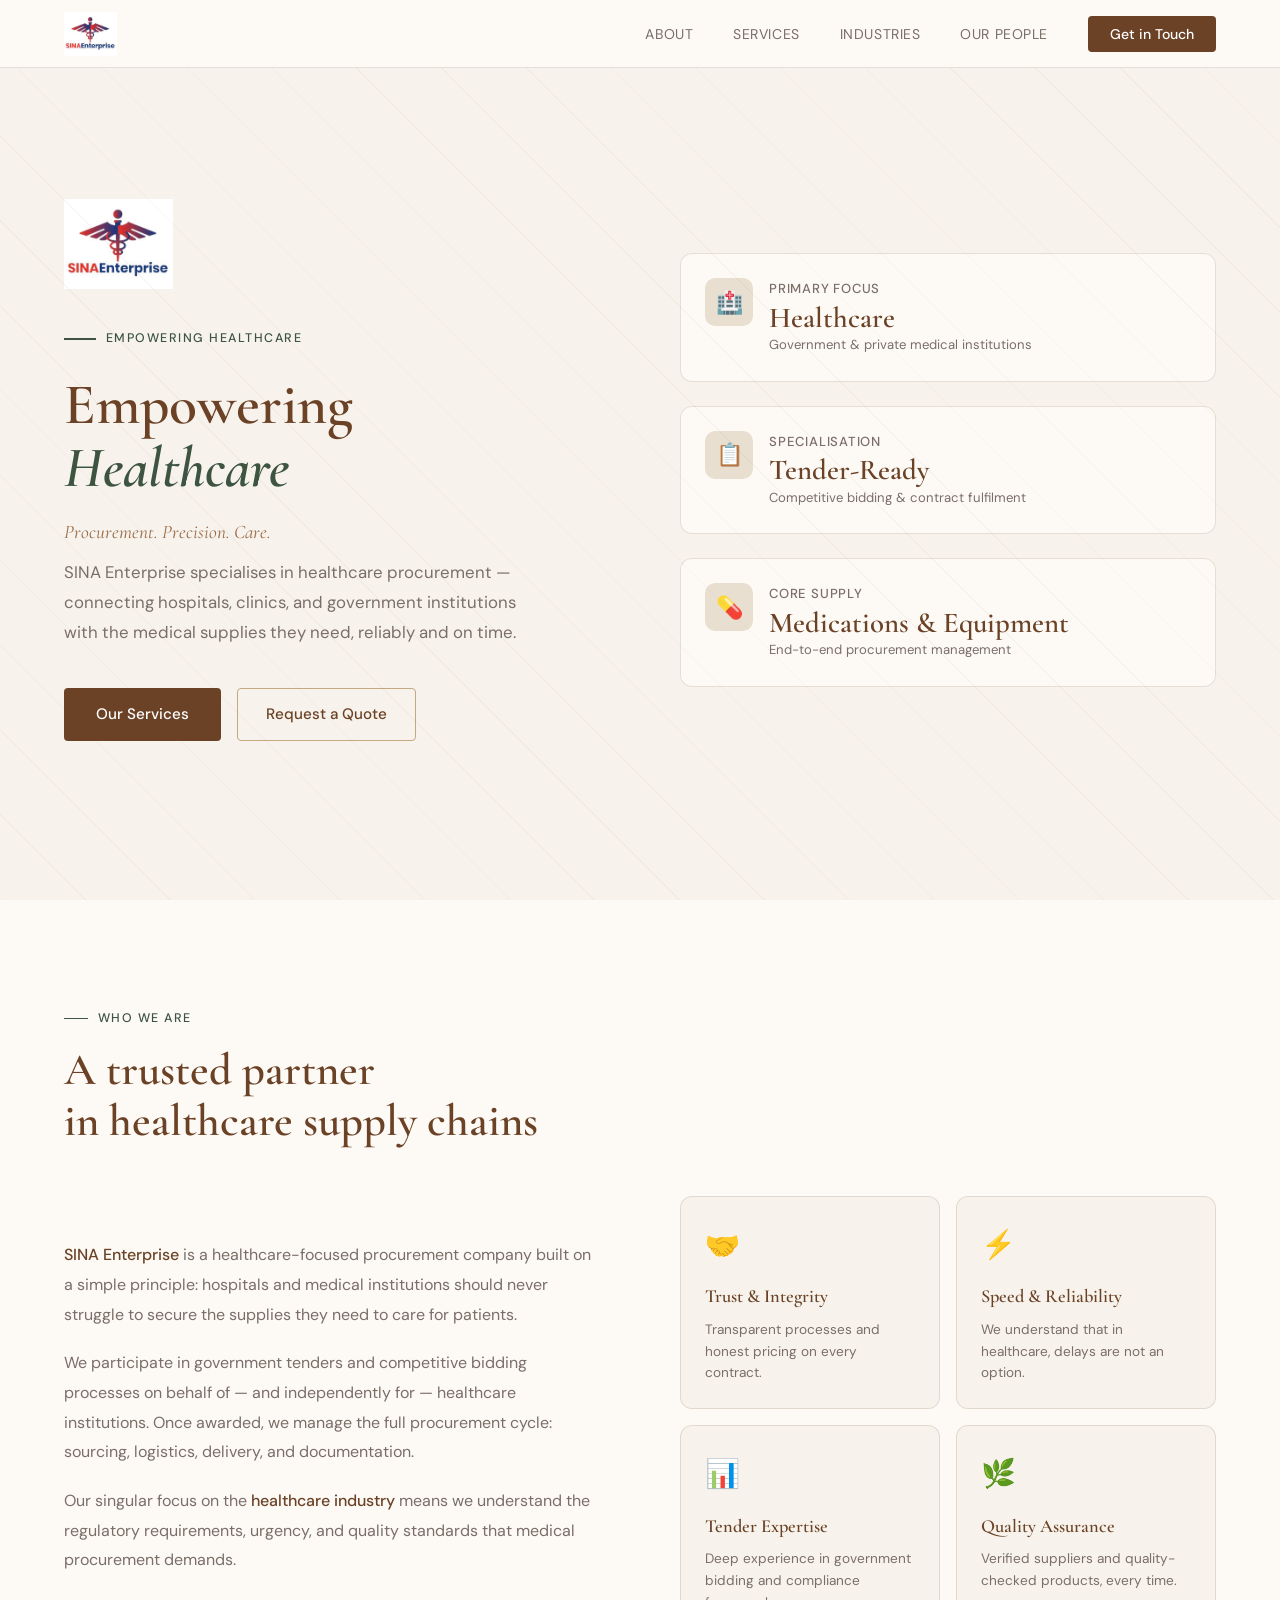
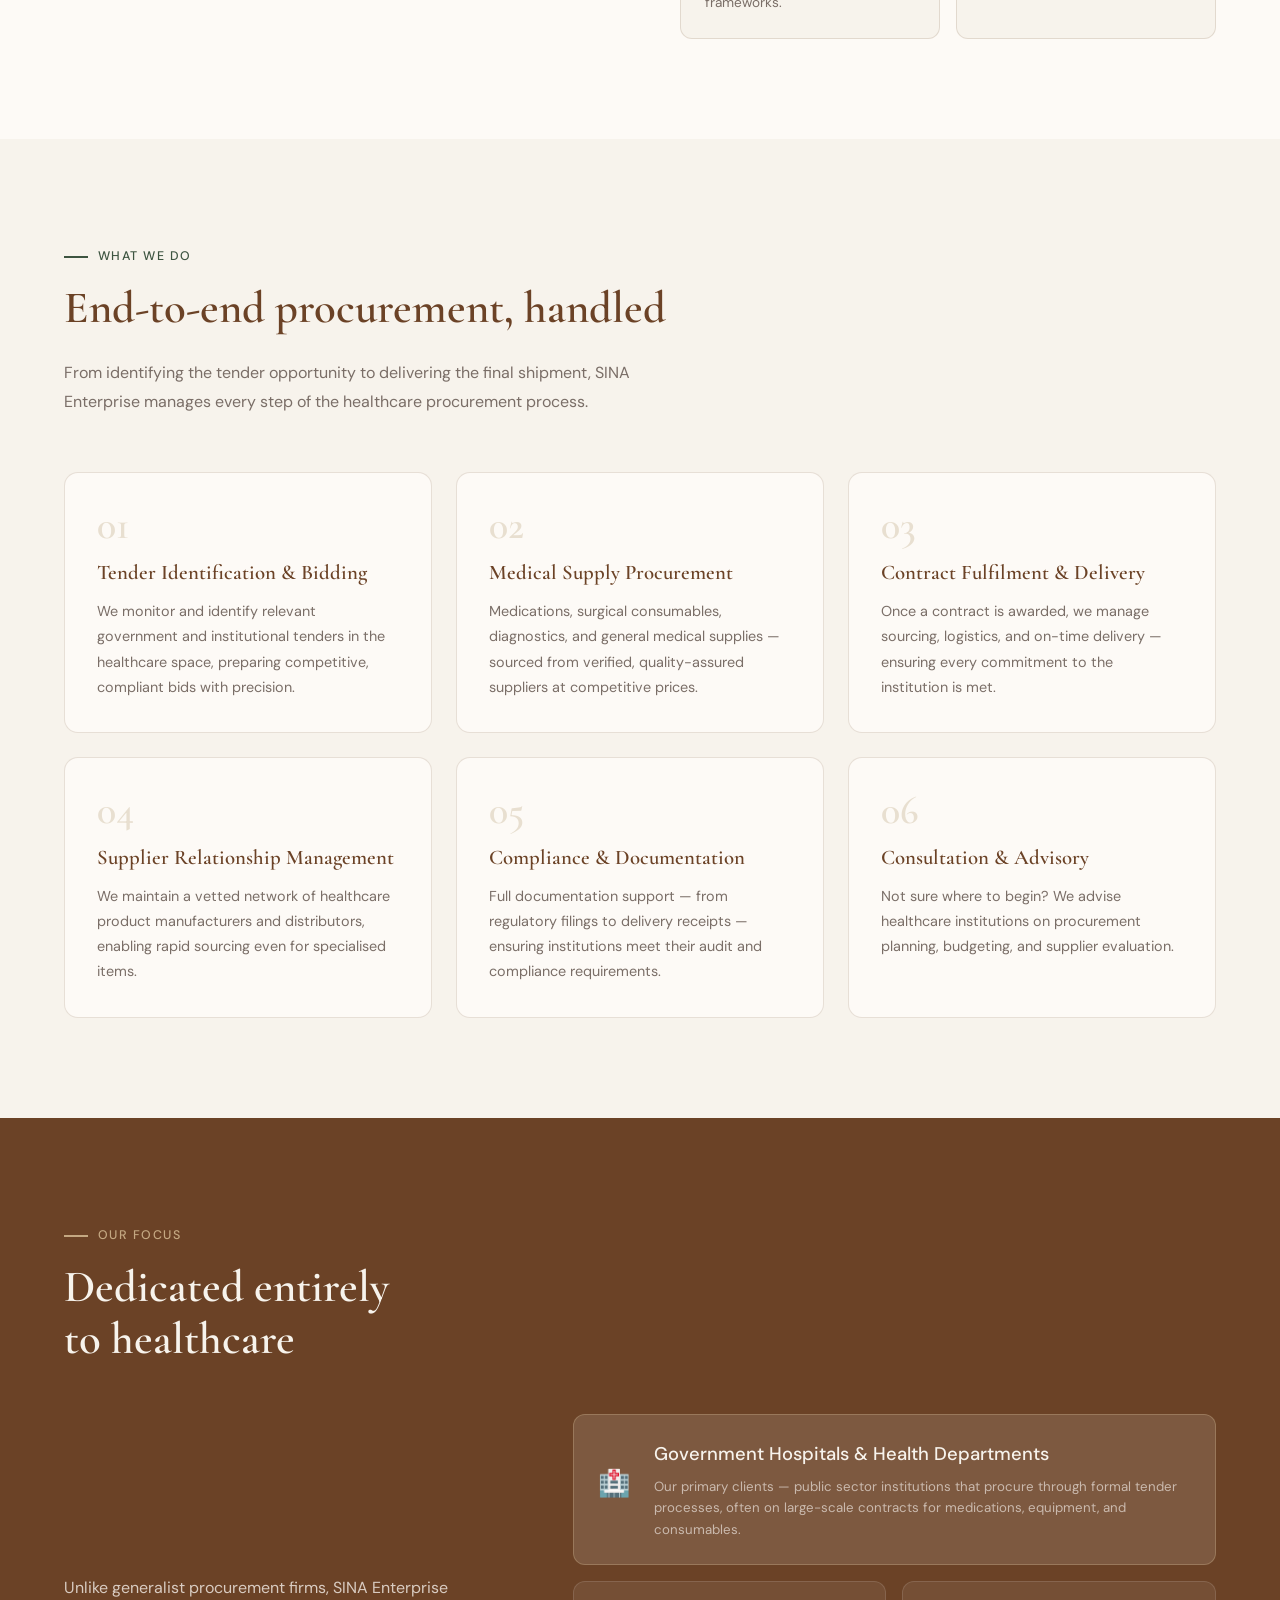
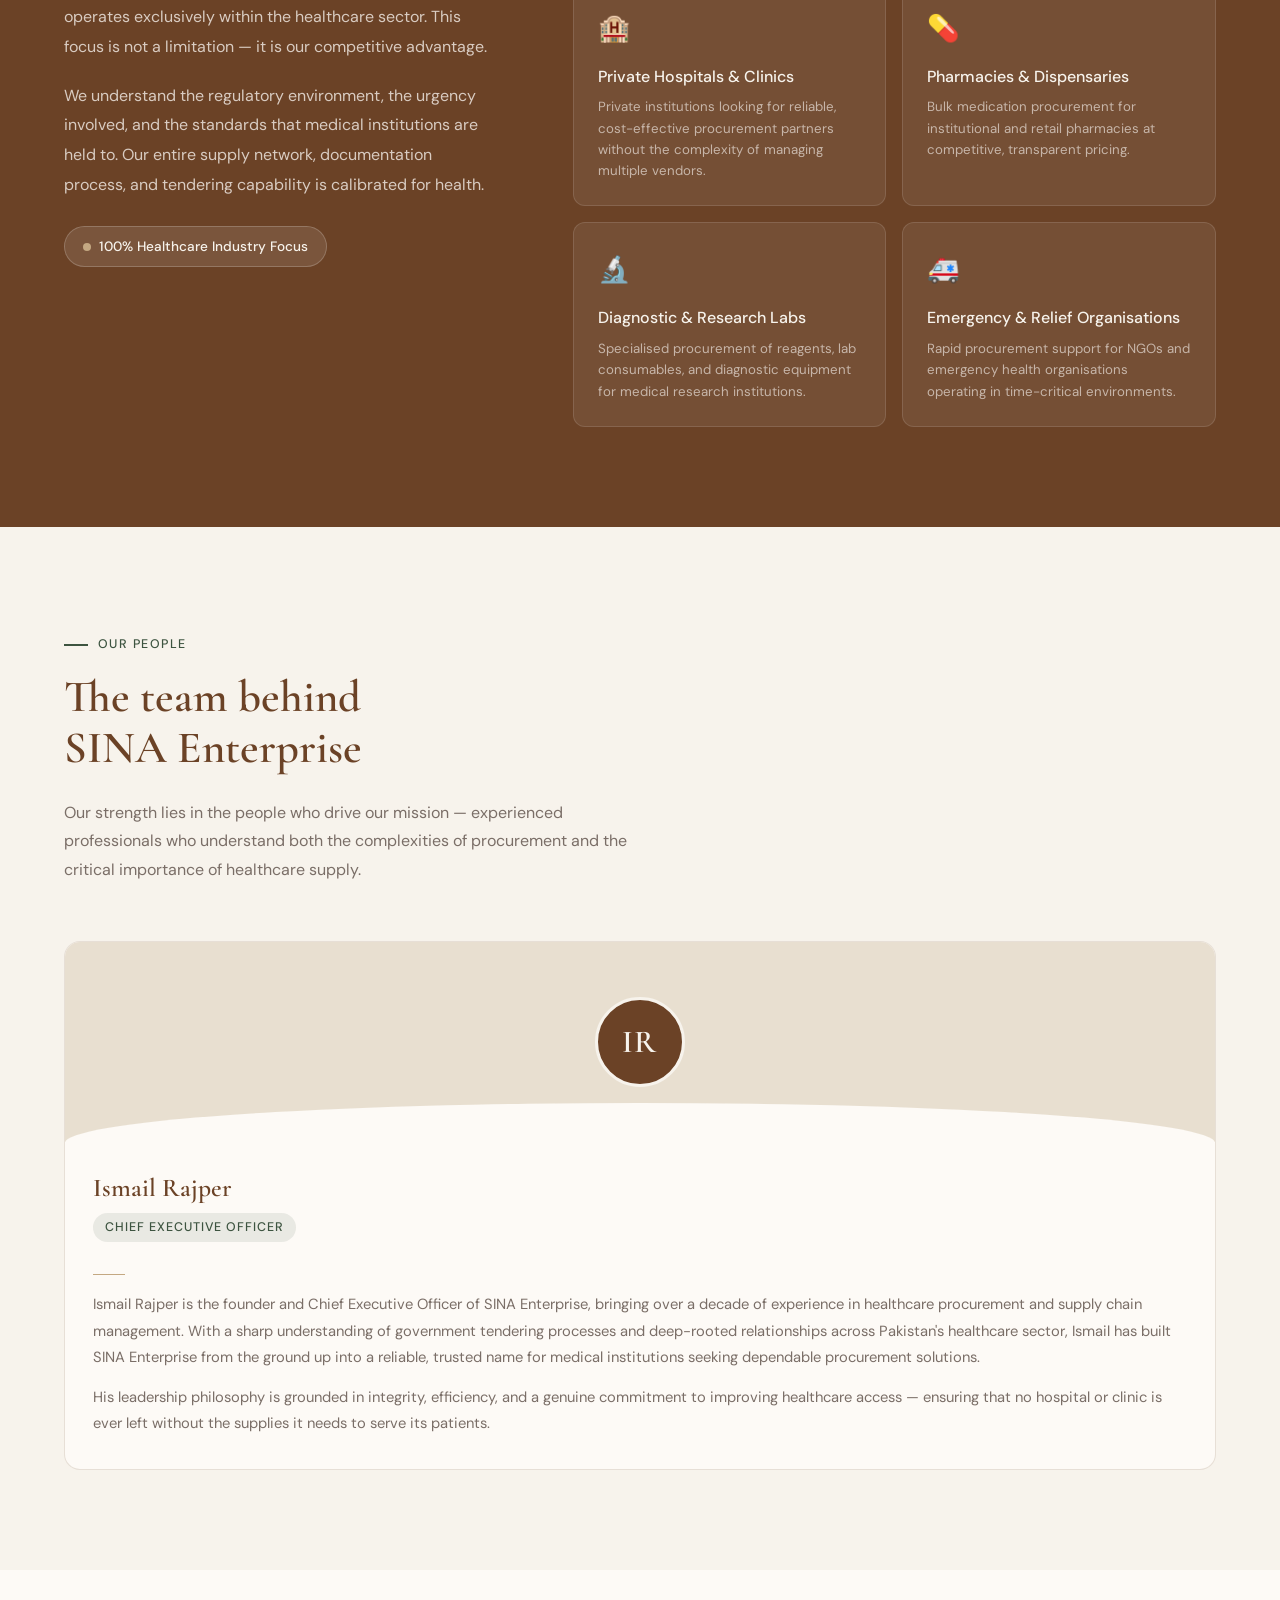
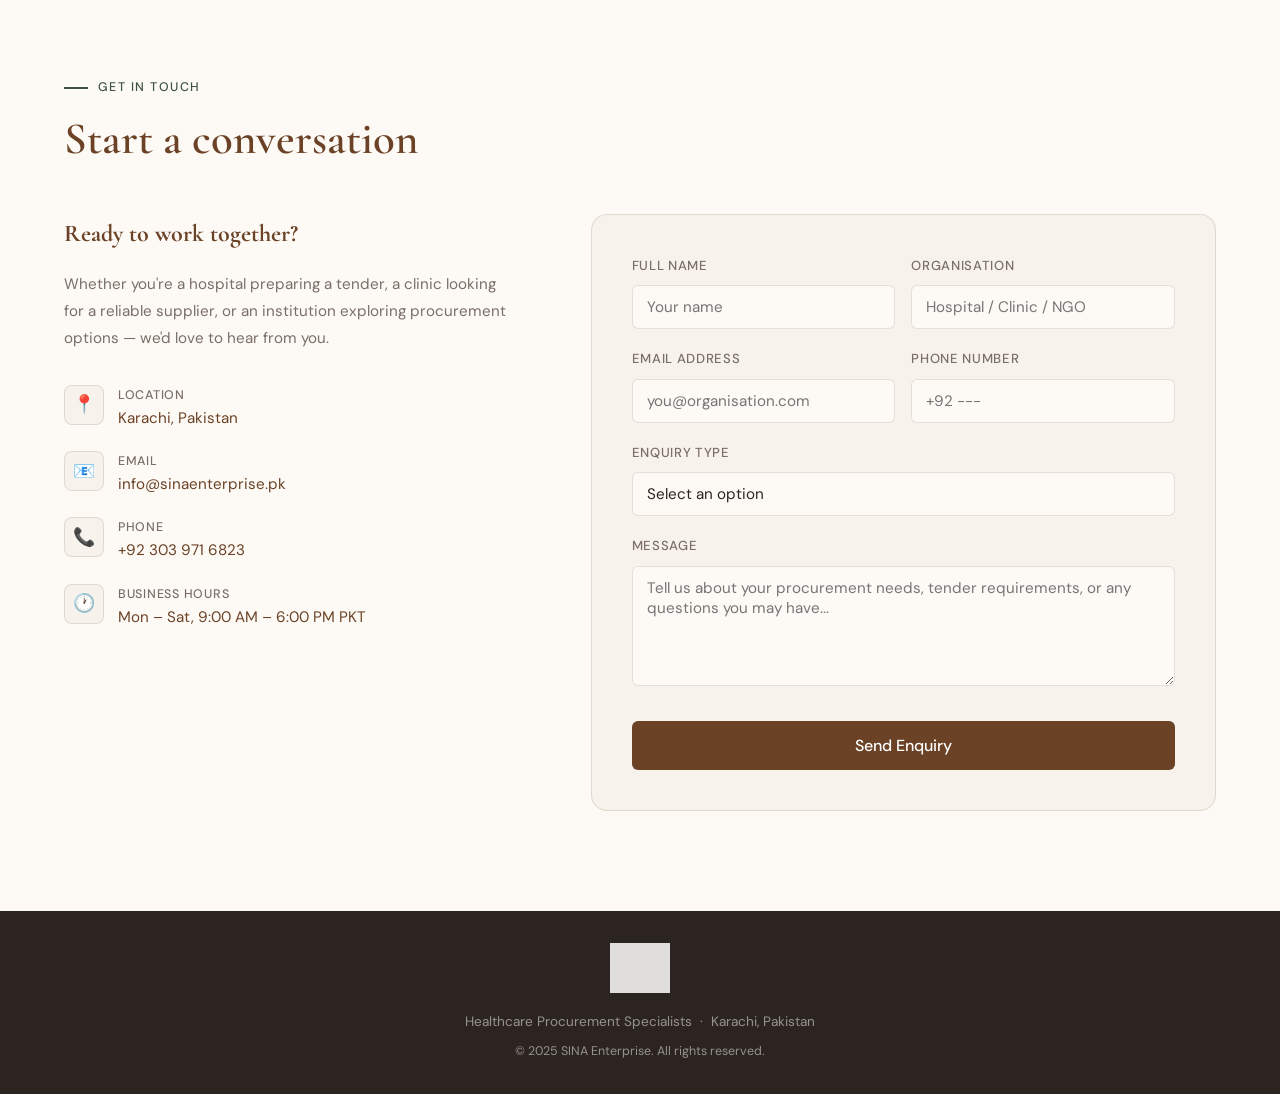
==== index.html @ 31f10b28 "Update print statement from 'Hello' to 'Goodbye'" ====
<!DOCTYPE html>
<html lang="en">
<head>
<meta charset="UTF-8">
<meta name="viewport" content="width=device-width, initial-scale=1.0">
<title>SINA Enterprise — Healthcare Procurement Specialists</title>
<link rel="preconnect" href="https://fonts.googleapis.com">
<link href="https://fonts.googleapis.com/css2?family=Cormorant+Garamond:wght@400;500;600&family=DM+Sans:wght@300;400;500&display=swap" rel="stylesheet">
<style>
  *, *::before, *::after { box-sizing: border-box; margin: 0; padding: 0; }

  :root {
    --cream: #F7F3EC;
    --warm-white: #FDFAF6;
    --sand: #E8DFD0;
    --clay: #C4A882;
    --sienna: #9B6B47;
    --bark: #6B4226;
    --forest: #3D5440;
    --forest-light: #5A7A5D;
    --charcoal: #2C2420;
    --muted: #7A6E67;
    --gold: #B8952A;
    --border: rgba(107, 66, 38, 0.15);
  }

  html { scroll-behavior: smooth; }

  body {
    font-family: 'DM Sans', sans-serif;
    background: var(--warm-white);
    color: var(--charcoal);
    line-height: 1.7;
  }

  /* NAV */
  nav {
    position: fixed; top: 0; width: 100%; z-index: 100;
    background: rgba(253, 250, 246, 0.92);
    backdrop-filter: blur(12px);
    border-bottom: 1px solid var(--border);
    padding: 0 5%;
    display: flex; align-items: center; justify-content: space-between;
    height: 68px;
  }

  .nav-logo {
    font-family: 'Cormorant Garamond', serif;
    font-size: 1.5rem;
    font-weight: 600;
    color: var(--bark);
    letter-spacing: 0.03em;
    text-decoration: none;
  }

  .nav-logo span {
    color: var(--forest);
  }

  .nav-links {
    display: flex; gap: 2.5rem; list-style: none;
  }

  .nav-links a {
    font-size: 0.88rem;
    font-weight: 400;
    color: var(--muted);
    text-decoration: none;
    letter-spacing: 0.04em;
    text-transform: uppercase;
    transition: color 0.2s;
  }

  .nav-links a:hover { color: var(--bark); }

  .nav-cta {
    background: var(--bark);
    color: #fff !important;
    padding: 9px 22px;
    border-radius: 4px;
    font-weight: 500 !important;
    text-transform: none !important;
    letter-spacing: 0 !important;
    transition: background 0.2s !important;
  }

  .nav-cta:hover { background: var(--sienna) !important; color: #fff !important; }

  /* HERO */
  #hero {
    min-height: 100vh;
    display: flex; align-items: center;
    padding: 120px 5% 80px;
    position: relative;
    overflow: hidden;
    background: var(--cream);
  }

  .hero-bg-pattern {
    position: absolute; inset: 0;
    opacity: 0.045;
    background-image: repeating-linear-gradient(
      45deg,
      var(--bark) 0px, var(--bark) 1px,
      transparent 1px, transparent 60px
    );
    pointer-events: none;
  }

  .hero-inner {
    max-width: 1200px;
    margin: 0 auto;
    display: grid;
    grid-template-columns: 1fr 1fr;
    gap: 5rem;
    align-items: center;
    width: 100%;
  }

  .hero-eyebrow {
    display: inline-flex; align-items: center; gap: 10px;
    font-size: 0.78rem;
    font-weight: 500;
    letter-spacing: 0.12em;
    text-transform: uppercase;
    color: var(--forest);
    margin-bottom: 1.5rem;
  }

  .hero-eyebrow::before {
    content: '';
    display: block;
    width: 32px; height: 1.5px;
    background: var(--forest);
  }

  .hero-title {
    font-family: 'Cormorant Garamond', serif;
    font-size: clamp(2.8rem, 4.5vw, 4.2rem);
    font-weight: 600;
    line-height: 1.1;
    color: var(--bark);
    margin-bottom: 1.5rem;
  }

  .hero-title em {
    font-style: italic;
    color: var(--forest);
  }

  .hero-desc {
    font-size: 1.05rem;
    color: var(--muted);
    max-width: 480px;
    margin-bottom: 2.5rem;
    line-height: 1.8;
  }

  .hero-actions {
    display: flex; gap: 1rem; flex-wrap: wrap; align-items: center;
  }

  .btn-primary {
    background: var(--bark);
    color: #fff;
    padding: 14px 32px;
    border-radius: 4px;
    text-decoration: none;
    font-weight: 500;
    font-size: 0.95rem;
    transition: background 0.2s, transform 0.15s;
    display: inline-block;
  }

  .btn-primary:hover { background: var(--sienna); transform: translateY(-1px); }

  .btn-outline {
    border: 1.5px solid var(--clay);
    color: var(--bark);
    padding: 13px 28px;
    border-radius: 4px;
    text-decoration: none;
    font-weight: 500;
    font-size: 0.95rem;
    transition: border-color 0.2s, color 0.2s;
    display: inline-block;
  }

  .btn-outline:hover { border-color: var(--bark); color: var(--bark); }

  .hero-right {
    display: flex; flex-direction: column; gap: 1.5rem;
  }

  .stat-card {
    background: var(--warm-white);
    border: 1px solid var(--border);
    border-radius: 12px;
    padding: 1.5rem;
    display: flex; align-items: flex-start; gap: 1rem;
  }

  .stat-icon {
    width: 48px; height: 48px;
    background: var(--sand);
    border-radius: 10px;
    display: flex; align-items: center; justify-content: center;
    font-size: 22px;
    flex-shrink: 0;
  }

  .stat-label {
    font-size: 0.82rem;
    font-weight: 500;
    letter-spacing: 0.06em;
    text-transform: uppercase;
    color: var(--muted);
    margin-bottom: 3px;
  }

  .stat-value {
    font-family: 'Cormorant Garamond', serif;
    font-size: 1.8rem;
    font-weight: 600;
    color: var(--bark);
    line-height: 1;
  }

  .stat-sub {
    font-size: 0.82rem;
    color: var(--muted);
    margin-top: 2px;
  }

  /* ABOUT */
  #about {
    padding: 100px 5%;
    background: var(--warm-white);
  }

  .section-inner {
    max-width: 1200px;
    margin: 0 auto;
  }

  .section-tag {
    display: inline-flex; align-items: center; gap: 10px;
    font-size: 0.78rem;
    font-weight: 500;
    letter-spacing: 0.12em;
    text-transform: uppercase;
    color: var(--forest);
    margin-bottom: 1rem;
  }

  .section-tag::before {
    content: '';
    display: block;
    width: 24px; height: 1.5px;
    background: var(--forest);
  }

  .section-title {
    font-family: 'Cormorant Garamond', serif;
    font-size: clamp(2rem, 3.5vw, 3rem);
    font-weight: 600;
    color: var(--bark);
    line-height: 1.15;
    margin-bottom: 1.5rem;
  }

  .about-grid {
    display: grid;
    grid-template-columns: 1fr 1fr;
    gap: 5rem;
    align-items: center;
    margin-top: 3rem;
  }

  .about-text p {
    font-size: 1rem;
    color: var(--muted);
    line-height: 1.85;
    margin-bottom: 1.2rem;
  }

  .about-text p strong {
    color: var(--bark);
    font-weight: 500;
  }

  .about-pillars {
    display: grid;
    grid-template-columns: 1fr 1fr;
    gap: 1rem;
  }

  .pillar {
    background: var(--cream);
    border: 1px solid var(--border);
    border-radius: 12px;
    padding: 1.5rem;
  }

  .pillar-icon {
    font-size: 28px;
    margin-bottom: 0.8rem;
    display: block;
  }

  .pillar h4 {
    font-family: 'Cormorant Garamond', serif;
    font-size: 1.15rem;
    font-weight: 600;
    color: var(--bark);
    margin-bottom: 0.4rem;
  }

  .pillar p {
    font-size: 0.85rem;
    color: var(--muted);
    line-height: 1.6;
  }

  /* SERVICES */
  #services {
    padding: 100px 5%;
    background: var(--cream);
  }

  .services-intro {
    max-width: 620px;
    margin-bottom: 3.5rem;
  }

  .services-intro p {
    font-size: 1rem;
    color: var(--muted);
    margin-top: 1rem;
    line-height: 1.8;
  }

  .services-grid {
    display: grid;
    grid-template-columns: repeat(3, 1fr);
    gap: 1.5rem;
  }

  .service-card {
    background: var(--warm-white);
    border: 1px solid var(--border);
    border-radius: 14px;
    padding: 2rem;
    transition: transform 0.2s, box-shadow 0.2s;
    position: relative;
    overflow: hidden;
  }

  .service-card::before {
    content: '';
    position: absolute;
    top: 0; left: 0; right: 0;
    height: 3px;
    background: linear-gradient(90deg, var(--forest), var(--clay));
    opacity: 0;
    transition: opacity 0.2s;
  }

  .service-card:hover {
    transform: translateY(-4px);
    box-shadow: 0 12px 32px rgba(107, 66, 38, 0.1);
  }

  .service-card:hover::before { opacity: 1; }

  .service-num {
    font-family: 'Cormorant Garamond', serif;
    font-size: 2.5rem;
    font-weight: 600;
    color: var(--sand);
    line-height: 1;
    margin-bottom: 1rem;
  }

  .service-card h3 {
    font-family: 'Cormorant Garamond', serif;
    font-size: 1.3rem;
    font-weight: 600;
    color: var(--bark);
    margin-bottom: 0.8rem;
    line-height: 1.2;
  }

  .service-card p {
    font-size: 0.9rem;
    color: var(--muted);
    line-height: 1.75;
  }

  /* INDUSTRIES */
  #industries {
    padding: 100px 5%;
    background: var(--bark);
    color: #fff;
  }

  #industries .section-tag {
    color: var(--clay);
  }

  #industries .section-tag::before {
    background: var(--clay);
  }

  #industries .section-title {
    color: var(--cream);
  }

  .industries-layout {
    display: grid;
    grid-template-columns: 1fr 1.5fr;
    gap: 5rem;
    align-items: center;
    margin-top: 3rem;
  }

  .industries-text p {
    font-size: 1rem;
    color: rgba(253, 250, 246, 0.75);
    line-height: 1.85;
    margin-bottom: 1.2rem;
  }

  .focus-badge {
    display: inline-flex; align-items: center; gap: 8px;
    background: rgba(255,255,255,0.1);
    border: 1px solid rgba(255,255,255,0.2);
    border-radius: 50px;
    padding: 8px 18px;
    font-size: 0.85rem;
    font-weight: 500;
    color: var(--cream);
    margin-top: 0.5rem;
  }

  .focus-badge .dot {
    width: 8px; height: 8px;
    background: var(--clay);
    border-radius: 50%;
  }

  .healthcare-cards {
    display: grid;
    grid-template-columns: 1fr 1fr;
    gap: 1rem;
  }

  .hc-card {
    background: rgba(255,255,255,0.07);
    border: 1px solid rgba(255,255,255,0.12);
    border-radius: 12px;
    padding: 1.5rem;
    transition: background 0.2s;
  }

  .hc-card:hover { background: rgba(255,255,255,0.12); }

  .hc-card .hc-icon {
    font-size: 26px;
    margin-bottom: 0.8rem;
    display: block;
  }

  .hc-card h4 {
    font-size: 1rem;
    font-weight: 500;
    color: var(--cream);
    margin-bottom: 0.4rem;
  }

  .hc-card p {
    font-size: 0.83rem;
    color: rgba(253,250,246,0.6);
    line-height: 1.6;
  }

  .hc-card.featured {
    grid-column: 1 / -1;
    background: rgba(255,255,255,0.12);
    border-color: rgba(196, 168, 130, 0.4);
    display: flex; align-items: center; gap: 1.5rem;
  }

  .hc-card.featured h4 { font-size: 1.15rem; }

  /* CONTACT */
  #contact {
    padding: 100px 5%;
    background: var(--warm-white);
  }

  .contact-grid {
    display: grid;
    grid-template-columns: 1fr 1.4fr;
    gap: 5rem;
    margin-top: 3rem;
  }

  .contact-info h3 {
    font-family: 'Cormorant Garamond', serif;
    font-size: 1.5rem;
    color: var(--bark);
    margin-bottom: 1rem;
  }

  .contact-info p {
    font-size: 0.95rem;
    color: var(--muted);
    line-height: 1.8;
    margin-bottom: 2rem;
  }

  .contact-detail {
    display: flex; align-items: flex-start; gap: 14px;
    margin-bottom: 1.2rem;
  }

  .cd-icon {
    width: 40px; height: 40px;
    background: var(--cream);
    border-radius: 8px;
    display: flex; align-items: center; justify-content: center;
    font-size: 18px;
    flex-shrink: 0;
    border: 1px solid var(--border);
  }

  .cd-label {
    font-size: 0.78rem;
    font-weight: 500;
    letter-spacing: 0.06em;
    text-transform: uppercase;
    color: var(--muted);
  }

  .cd-value {
    font-size: 0.95rem;
    color: var(--bark);
    font-weight: 400;
  }

  .contact-form {
    background: var(--cream);
    border: 1px solid var(--border);
    border-radius: 16px;
    padding: 2.5rem;
  }

  .form-row {
    display: grid;
    grid-template-columns: 1fr 1fr;
    gap: 1rem;
  }

  .form-group {
    margin-bottom: 1.2rem;
  }

  .form-group label {
    display: block;
    font-size: 0.82rem;
    font-weight: 500;
    letter-spacing: 0.05em;
    text-transform: uppercase;
    color: var(--muted);
    margin-bottom: 0.5rem;
  }

  .form-group input,
  .form-group textarea,
  .form-group select {
    width: 100%;
    padding: 11px 14px;
    border: 1.5px solid var(--border);
    border-radius: 6px;
    background: var(--warm-white);
    font-family: 'DM Sans', sans-serif;
    font-size: 0.95rem;
    color: var(--charcoal);
    transition: border-color 0.2s;
    outline: none;
    appearance: none;
  }

  .form-group input:focus,
  .form-group textarea:focus,
  .form-group select:focus {
    border-color: var(--sienna);
  }

  .form-group textarea {
    height: 120px;
    resize: vertical;
  }

  .form-submit {
    width: 100%;
    background: var(--bark);
    color: #fff;
    border: none;
    padding: 14px;
    border-radius: 6px;
    font-family: 'DM Sans', sans-serif;
    font-size: 1rem;
    font-weight: 500;
    cursor: pointer;
    transition: background 0.2s;
    margin-top: 0.5rem;
  }

  .form-submit:hover { background: var(--sienna); }

  /* FOOTER */
  footer {
    background: var(--charcoal);
    color: rgba(255,255,255,0.5);
    text-align: center;
    padding: 2rem 5%;
    font-size: 0.85rem;
  }

  footer .footer-brand {
    font-family: 'Cormorant Garamond', serif;
    font-size: 1.2rem;
    color: rgba(255,255,255,0.85);
    font-weight: 600;
    margin-bottom: 0.5rem;
  }

  /* OUR PEOPLE */
  #people {
    padding: 100px 5%;
    background: var(--cream);
  }

  .people-intro {
    max-width: 580px;
    margin-bottom: 3.5rem;
  }

  .people-intro p {
    font-size: 1rem;
    color: var(--muted);
    margin-top: 1rem;
    line-height: 1.8;
  }

  .team-grid {
    display: grid;
    grid-template-columns: repeat(auto-fit, minmax(300px, 1fr));
    gap: 2rem;
  }

  .team-card {
    background: var(--warm-white);
    border: 1px solid var(--border);
    border-radius: 16px;
    overflow: hidden;
    transition: transform 0.2s, box-shadow 0.2s;
  }

  .team-card:hover {
    transform: translateY(-4px);
    box-shadow: 0 14px 36px rgba(107, 66, 38, 0.1);
  }

  .team-avatar-wrap {
    background: var(--sand);
    height: 200px;
    display: flex;
    align-items: center;
    justify-content: center;
    position: relative;
    overflow: hidden;
  }

  .team-avatar-wrap::after {
    content: '';
    position: absolute;
    bottom: -1px; left: 0; right: 0;
    height: 40px;
    background: var(--warm-white);
    border-radius: 50% 50% 0 0 / 100% 100% 0 0;
  }

  .team-avatar-initials {
    width: 90px; height: 90px;
    border-radius: 50%;
    background: var(--bark);
    display: flex;
    align-items: center;
    justify-content: center;
    font-family: 'Cormorant Garamond', serif;
    font-size: 2rem;
    font-weight: 600;
    color: var(--cream);
    letter-spacing: 0.05em;
    z-index: 1;
    border: 3px solid var(--cream);
  }

  .team-body {
    padding: 1.5rem 1.75rem 2rem;
  }

  .team-name {
    font-family: 'Cormorant Garamond', serif;
    font-size: 1.6rem;
    font-weight: 600;
    color: var(--bark);
    margin-bottom: 2px;
  }

  .team-role {
    display: inline-block;
    font-size: 0.78rem;
    font-weight: 500;
    letter-spacing: 0.08em;
    text-transform: uppercase;
    color: var(--forest);
    background: rgba(61, 84, 64, 0.1);
    padding: 4px 12px;
    border-radius: 50px;
    margin-bottom: 1rem;
  }

  .team-bio {
    font-size: 0.92rem;
    color: var(--muted);
    line-height: 1.8;
  }

  .team-divider {
    width: 32px;
    height: 1.5px;
    background: var(--clay);
    margin: 1rem 0;
  }

  /* RESPONSIVE */
  @media (max-width: 900px) {
    .hero-inner, .about-grid, .industries-layout, .contact-grid {
      grid-template-columns: 1fr;
      gap: 3rem;
    }
    .services-grid { grid-template-columns: 1fr 1fr; }
    .nav-links { display: none; }
  }

  @media (max-width: 600px) {
    .services-grid { grid-template-columns: 1fr; }
    .healthcare-cards { grid-template-columns: 1fr; }
    .form-row { grid-template-columns: 1fr; }
    .hc-card.featured { flex-direction: column; gap: 0.8rem; }
    .about-pillars { grid-template-columns: 1fr; }
  }
</style>
</head>
<body>

<!-- NAV -->
<nav>
  <a href="#hero" class="nav-logo" style="display:flex;align-items:center;"><img src="[data-uri]" alt="SINA Enterprise Logo" style="height: 44px; width: auto; display: block;"></a>
  <ul class="nav-links">
    <li><a href="#about">About</a></li>
    <li><a href="#services">Services</a></li>
    <li><a href="#industries">Industries</a></li>
    <li><a href="#people">Our People</a></li>
    <li><a href="#contact" class="nav-cta">Get in Touch</a></li>
  </ul>
</nav>

<!-- HERO -->
<section id="hero">
  <div class="hero-bg-pattern"></div>
  <div class="hero-inner">
    <div class="hero-left">
      <div style="margin-bottom:1.5rem;">
        <img src="[data-uri]" alt="SINA Enterprise" style="height:90px;width:auto;">
      </div>
      <div class="hero-eyebrow">Empowering Healthcare</div>
      <h1 class="hero-title">
        Empowering<br>
        <em>Healthcare</em>
      </h1>
      <p class="hero-subtitle" style="font-family:'Cormorant Garamond',serif; font-size:1.2rem; color:var(--sienna); margin-bottom:0.5rem; font-style:italic; margin-top:-0.5rem;">Procurement. Precision. Care.</p>
      <p class="hero-desc">
        SINA Enterprise specialises in healthcare procurement — connecting hospitals, clinics, and government institutions with the medical supplies they need, reliably and on time.
      </p>
      <div class="hero-actions">
        <a href="#services" class="btn-primary">Our Services</a>
        <a href="#contact" class="btn-outline">Request a Quote</a>
      </div>
    </div>
    <div class="hero-right">
      <div class="stat-card">
        <div class="stat-icon">🏥</div>
        <div>
          <div class="stat-label">Primary Focus</div>
          <div class="stat-value">Healthcare</div>
          <div class="stat-sub">Government & private medical institutions</div>
        </div>
      </div>
      <div class="stat-card">
        <div class="stat-icon">📋</div>
        <div>
          <div class="stat-label">Specialisation</div>
          <div class="stat-value">Tender-Ready</div>
          <div class="stat-sub">Competitive bidding & contract fulfilment</div>
        </div>
      </div>
      <div class="stat-card">
        <div class="stat-icon">💊</div>
        <div>
          <div class="stat-label">Core Supply</div>
          <div class="stat-value">Medications & Equipment</div>
          <div class="stat-sub">End-to-end procurement management</div>
        </div>
      </div>
    </div>
  </div>
</section>

<!-- ABOUT -->
<section id="about">
  <div class="section-inner">
    <div class="section-tag">Who We Are</div>
    <h2 class="section-title">A trusted partner<br>in healthcare supply chains</h2>
    <div class="about-grid">
      <div class="about-text">
        <p>
          <strong>SINA Enterprise</strong> is a healthcare-focused procurement company built on a simple principle: hospitals and medical institutions should never struggle to secure the supplies they need to care for patients.
        </p>
        <p>
          We participate in government tenders and competitive bidding processes on behalf of — and independently for — healthcare institutions. Once awarded, we manage the full procurement cycle: sourcing, logistics, delivery, and documentation.
        </p>
        <p>
          Our singular focus on the <strong>healthcare industry</strong> means we understand the regulatory requirements, urgency, and quality standards that medical procurement demands.
        </p>
      </div>
      <div class="about-pillars">
        <div class="pillar">
          <span class="pillar-icon">🤝</span>
          <h4>Trust & Integrity</h4>
          <p>Transparent processes and honest pricing on every contract.</p>
        </div>
        <div class="pillar">
          <span class="pillar-icon">⚡</span>
          <h4>Speed & Reliability</h4>
          <p>We understand that in healthcare, delays are not an option.</p>
        </div>
        <div class="pillar">
          <span class="pillar-icon">📊</span>
          <h4>Tender Expertise</h4>
          <p>Deep experience in government bidding and compliance frameworks.</p>
        </div>
        <div class="pillar">
          <span class="pillar-icon">🌿</span>
          <h4>Quality Assurance</h4>
          <p>Verified suppliers and quality-checked products, every time.</p>
        </div>
      </div>
    </div>
  </div>
</section>

<!-- SERVICES -->
<section id="services">
  <div class="section-inner">
    <div class="services-intro">
      <div class="section-tag">What We Do</div>
      <h2 class="section-title">End-to-end procurement, handled</h2>
      <p>From identifying the tender opportunity to delivering the final shipment, SINA Enterprise manages every step of the healthcare procurement process.</p>
    </div>
    <div class="services-grid">
      <div class="service-card">
        <div class="service-num">01</div>
        <h3>Tender Identification & Bidding</h3>
        <p>We monitor and identify relevant government and institutional tenders in the healthcare space, preparing competitive, compliant bids with precision.</p>
      </div>
      <div class="service-card">
        <div class="service-num">02</div>
        <h3>Medical Supply Procurement</h3>
        <p>Medications, surgical consumables, diagnostics, and general medical supplies — sourced from verified, quality-assured suppliers at competitive prices.</p>
      </div>
      <div class="service-card">
        <div class="service-num">03</div>
        <h3>Contract Fulfilment & Delivery</h3>
        <p>Once a contract is awarded, we manage sourcing, logistics, and on-time delivery — ensuring every commitment to the institution is met.</p>
      </div>
      <div class="service-card">
        <div class="service-num">04</div>
        <h3>Supplier Relationship Management</h3>
        <p>We maintain a vetted network of healthcare product manufacturers and distributors, enabling rapid sourcing even for specialised items.</p>
      </div>
      <div class="service-card">
        <div class="service-num">05</div>
        <h3>Compliance & Documentation</h3>
        <p>Full documentation support — from regulatory filings to delivery receipts — ensuring institutions meet their audit and compliance requirements.</p>
      </div>
      <div class="service-card">
        <div class="service-num">06</div>
        <h3>Consultation & Advisory</h3>
        <p>Not sure where to begin? We advise healthcare institutions on procurement planning, budgeting, and supplier evaluation.</p>
      </div>
    </div>
  </div>
</section>

<!-- INDUSTRIES -->
<section id="industries">
  <div class="section-inner">
    <div class="section-tag">Our Focus</div>
    <h2 class="section-title">Dedicated entirely<br>to healthcare</h2>
    <div class="industries-layout">
      <div class="industries-text">
        <p>
          Unlike generalist procurement firms, SINA Enterprise operates exclusively within the healthcare sector. This focus is not a limitation — it is our competitive advantage.
        </p>
        <p>
          We understand the regulatory environment, the urgency involved, and the standards that medical institutions are held to. Our entire supply network, documentation process, and tendering capability is calibrated for health.
        </p>
        <div class="focus-badge">
          <span class="dot"></span>
          100% Healthcare Industry Focus
        </div>
      </div>
      <div class="healthcare-cards">
        <div class="hc-card featured">
          <span class="hc-icon">🏥</span>
          <div>
            <h4>Government Hospitals & Health Departments</h4>
            <p>Our primary clients — public sector institutions that procure through formal tender processes, often on large-scale contracts for medications, equipment, and consumables.</p>
          </div>
        </div>
        <div class="hc-card">
          <span class="hc-icon">🏨</span>
          <h4>Private Hospitals & Clinics</h4>
          <p>Private institutions looking for reliable, cost-effective procurement partners without the complexity of managing multiple vendors.</p>
        </div>
        <div class="hc-card">
          <span class="hc-icon">💊</span>
          <h4>Pharmacies & Dispensaries</h4>
          <p>Bulk medication procurement for institutional and retail pharmacies at competitive, transparent pricing.</p>
        </div>
        <div class="hc-card">
          <span class="hc-icon">🔬</span>
          <h4>Diagnostic & Research Labs</h4>
          <p>Specialised procurement of reagents, lab consumables, and diagnostic equipment for medical research institutions.</p>
        </div>
        <div class="hc-card">
          <span class="hc-icon">🚑</span>
          <h4>Emergency & Relief Organisations</h4>
          <p>Rapid procurement support for NGOs and emergency health organisations operating in time-critical environments.</p>
        </div>
      </div>
    </div>
  </div>
</section>

<!-- OUR PEOPLE -->
<section id="people">
  <div class="section-inner">
    <div class="people-intro">
      <div class="section-tag">Our People</div>
      <h2 class="section-title">The team behind<br>SINA Enterprise</h2>
      <p>Our strength lies in the people who drive our mission — experienced professionals who understand both the complexities of procurement and the critical importance of healthcare supply.</p>
    </div>
    <div class="team-grid">
      <div class="team-card">
        <div class="team-avatar-wrap">
          <div class="team-avatar-initials">IR</div>
        </div>
        <div class="team-body">
          <div class="team-name">Ismail Rajper</div>
          <span class="team-role">Chief Executive Officer</span>
          <div class="team-divider"></div>
          <p class="team-bio">
            Ismail Rajper is the founder and Chief Executive Officer of SINA Enterprise, bringing over a decade of experience in healthcare procurement and supply chain management. With a sharp understanding of government tendering processes and deep-rooted relationships across Pakistan's healthcare sector, Ismail has built SINA Enterprise from the ground up into a reliable, trusted name for medical institutions seeking dependable procurement solutions.
          </p>
          <p class="team-bio" style="margin-top: 0.8rem;">
            His leadership philosophy is grounded in integrity, efficiency, and a genuine commitment to improving healthcare access — ensuring that no hospital or clinic is ever left without the supplies it needs to serve its patients.
          </p>
        </div>
      </div>
    </div>
  </div>
</section>

<!-- CONTACT -->
<section id="contact">
  <div class="section-inner">
    <div class="section-tag">Get In Touch</div>
    <h2 class="section-title">Start a conversation</h2>
    <div class="contact-grid">
      <div class="contact-info">
        <h3>Ready to work together?</h3>
        <p>Whether you're a hospital preparing a tender, a clinic looking for a reliable supplier, or an institution exploring procurement options — we'd love to hear from you.</p>

        <div class="contact-detail">
          <div class="cd-icon">📍</div>
          <div>
            <div class="cd-label">Location</div>
            <div class="cd-value">Karachi, Pakistan</div>
          </div>
        </div>

        <div class="contact-detail">
          <div class="cd-icon">📧</div>
          <div>
            <div class="cd-label">Email</div>
            <div class="cd-value">info@sinaenterprise.pk</div>
          </div>
        </div>

        <div class="contact-detail">
          <div class="cd-icon">📞</div>
          <div>
            <div class="cd-label">Phone</div>
            <div class="cd-value">+92 303 971 6823</div>
          </div>
        </div>

        <div class="contact-detail">
          <div class="cd-icon">🕐</div>
          <div>
            <div class="cd-label">Business Hours</div>
            <div class="cd-value">Mon – Sat, 9:00 AM – 6:00 PM PKT</div>
          </div>
        </div>
      </div>

      <div class="contact-form">
        <div class="form-row">
          <div class="form-group">
            <label>Full Name</label>
            <input type="text" placeholder="Your name">
          </div>
          <div class="form-group">
            <label>Organisation</label>
            <input type="text" placeholder="Hospital / Clinic / NGO">
          </div>
        </div>
        <div class="form-row">
          <div class="form-group">
            <label>Email Address</label>
            <input type="email" placeholder="you@organisation.com">
          </div>
          <div class="form-group">
            <label>Phone Number</label>
            <input type="tel" placeholder="+92 ---">
          </div>
        </div>
        <div class="form-group">
          <label>Enquiry Type</label>
          <select>
            <option value="">Select an option</option>
            <option>Tender / Bidding Enquiry</option>
            <option>Medication Supply Request</option>
            <option>Medical Equipment Procurement</option>
            <option>General Enquiry</option>
            <option>Partnership Opportunity</option>
          </select>
        </div>
        <div class="form-group">
          <label>Message</label>
          <textarea placeholder="Tell us about your procurement needs, tender requirements, or any questions you may have..."></textarea>
        </div>
        <button class="form-submit">Send Enquiry</button>
      </div>
    </div>
  </div>
</section>

<!-- FOOTER -->
<footer>
  <div style="margin-bottom:0.6rem;"><img src="[data-uri]" alt="SINA Enterprise" style="height:50px;width:auto;filter:brightness(0) invert(1);opacity:0.85;"></div>
  <p>Healthcare Procurement Specialists &nbsp;·&nbsp; Karachi, Pakistan</p>
  <p style="margin-top: 0.5rem; font-size: 0.78rem;">© 2025 SINA Enterprise. All rights reserved.</p>
</footer>

</body>
</html>
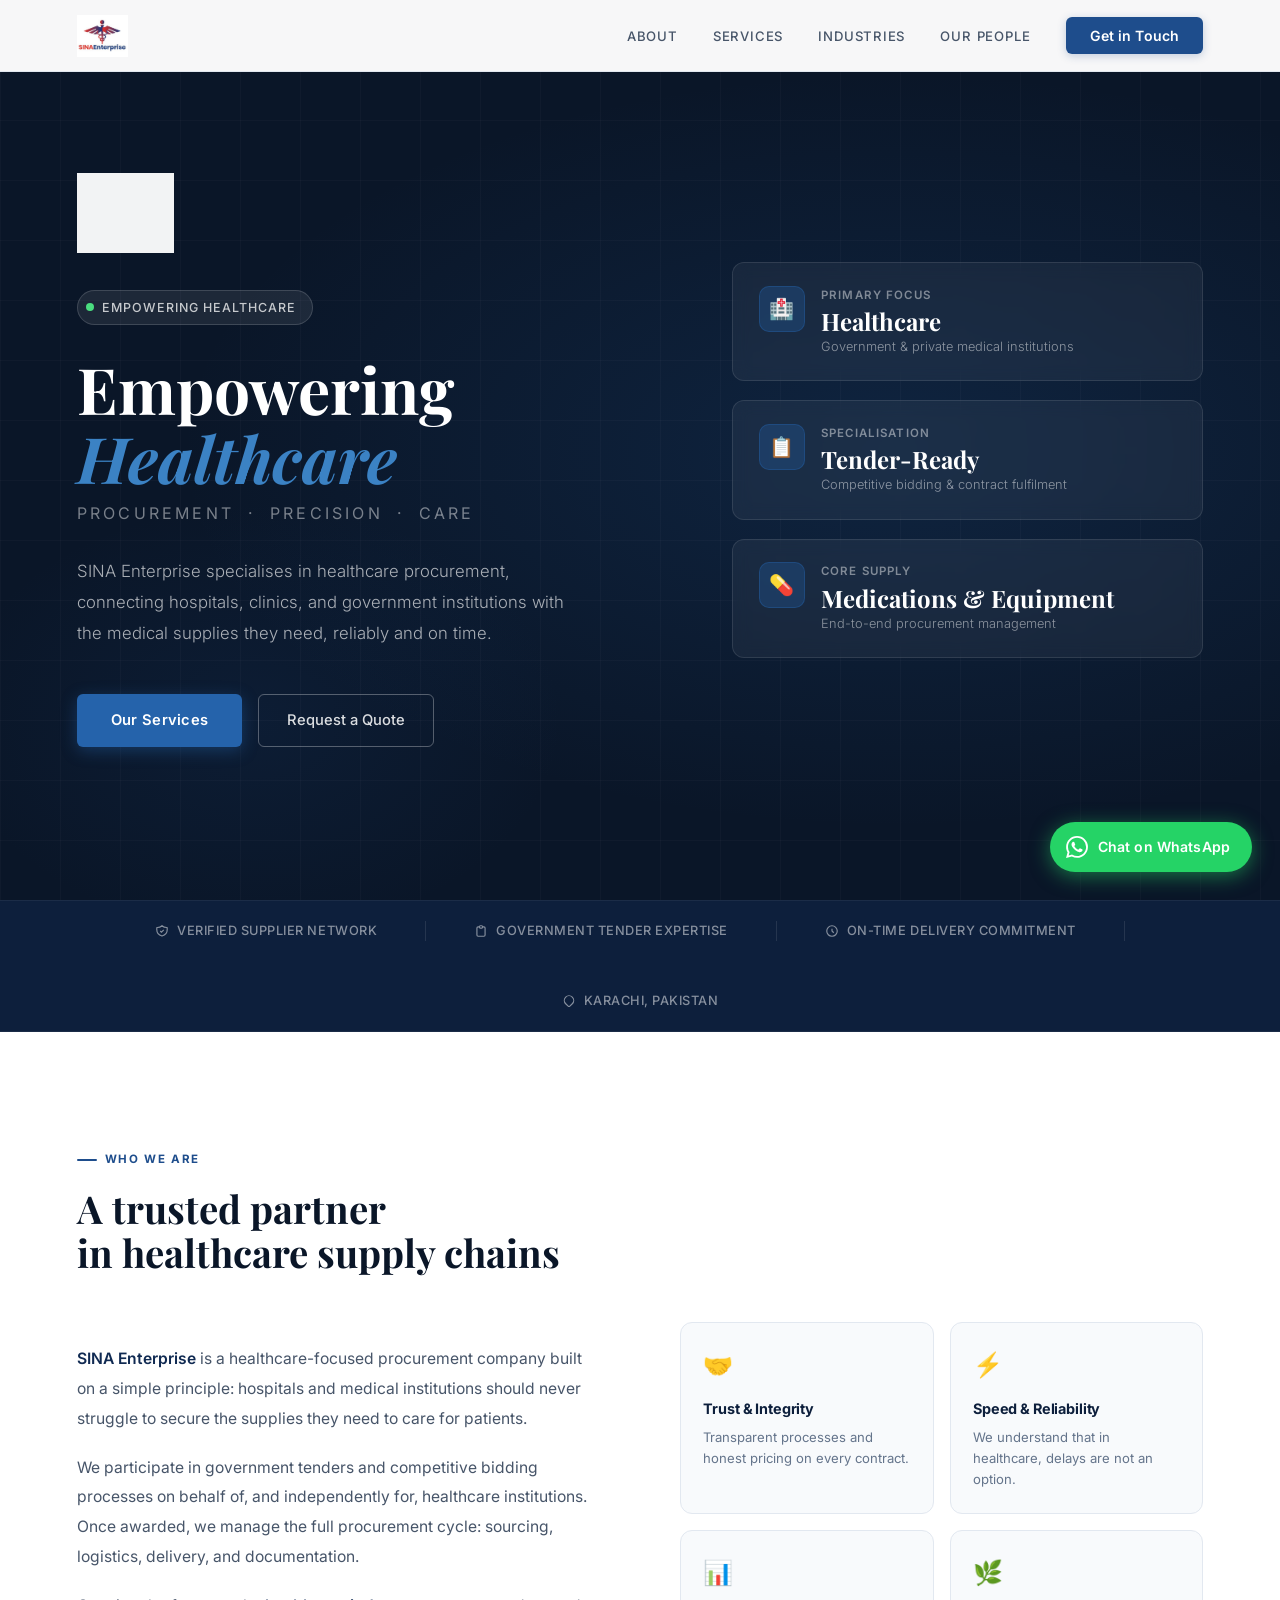
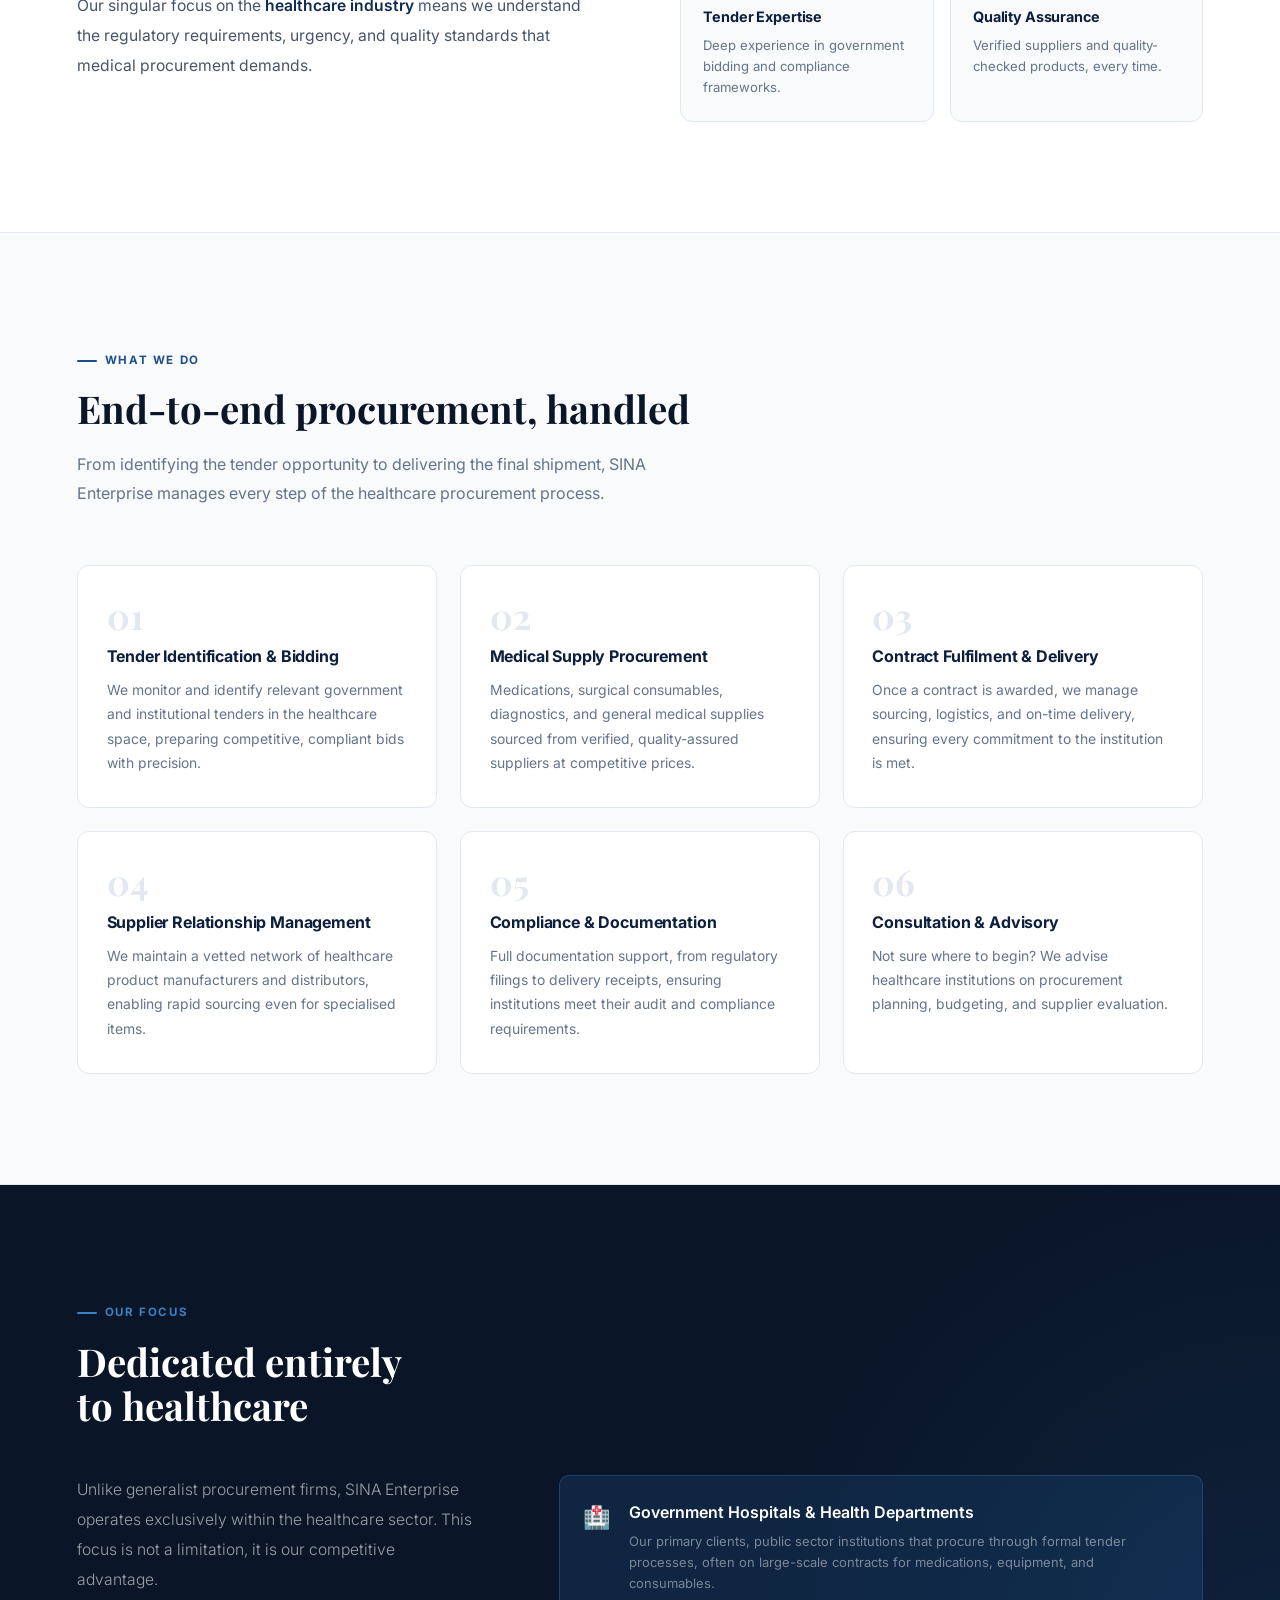
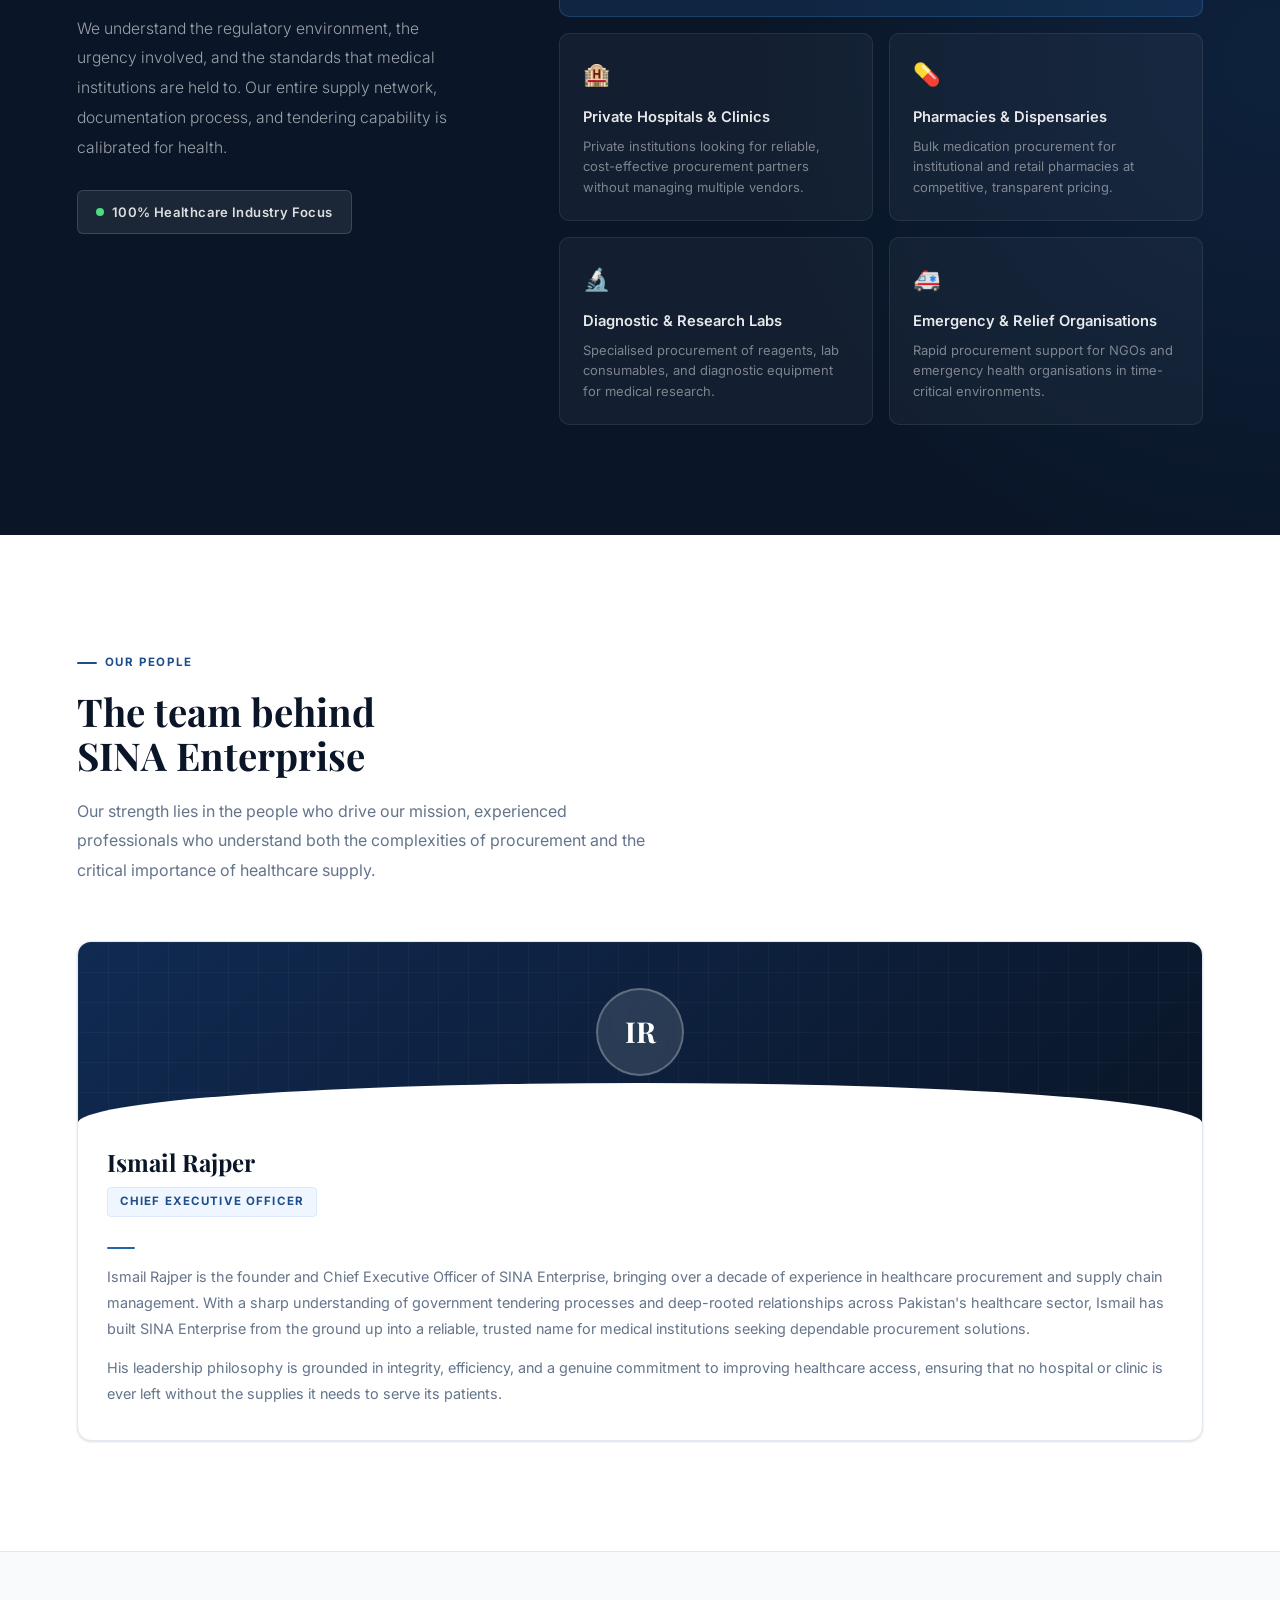
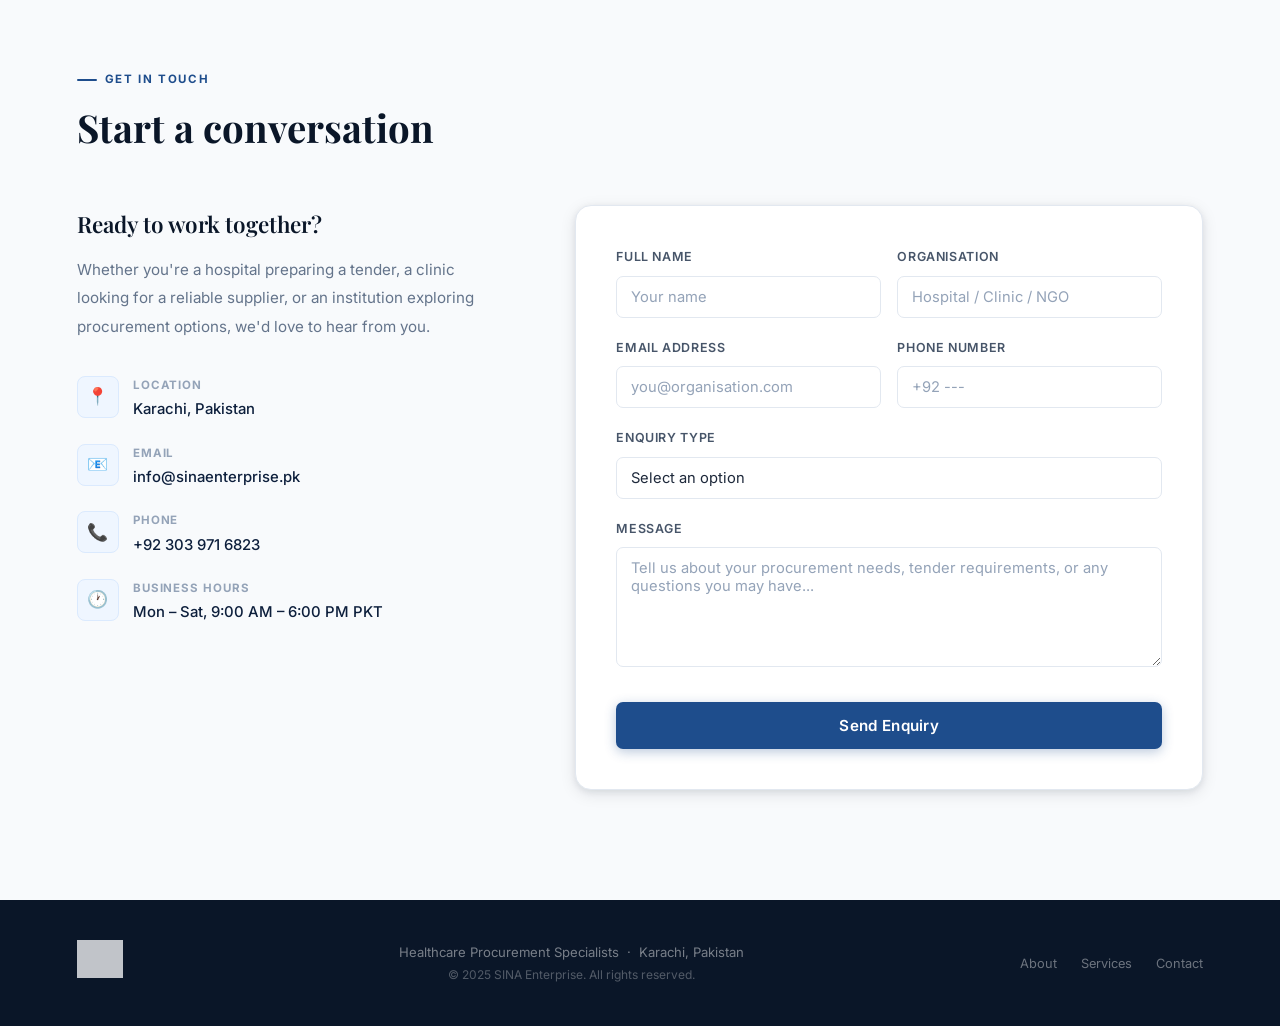
==== commit 729eb63d: "Update index.html" ====
--- a/index.html
+++ b/index.html
@@ -5,772 +5,1092 @@
 <meta name="viewport" content="width=device-width, initial-scale=1.0">
 <title>SINA Enterprise — Healthcare Procurement Specialists</title>
 <link rel="preconnect" href="https://fonts.googleapis.com">
-<link href="https://fonts.googleapis.com/css2?family=Cormorant+Garamond:wght@400;500;600&family=DM+Sans:wght@300;400;500&display=swap" rel="stylesheet">
+<link href="https://fonts.googleapis.com/css2?family=Inter:wght@300;400;500;600;700&family=Playfair+Display:wght@400;500;600;700&display=swap" rel="stylesheet">
 <style>
-  *, *::before, *::after { box-sizing: border-box; margin: 0; padding: 0; }
-
-  :root {
-    --cream: #F7F3EC;
-    --warm-white: #FDFAF6;
-    --sand: #E8DFD0;
-    --clay: #C4A882;
-    --sienna: #9B6B47;
-    --bark: #6B4226;
-    --forest: #3D5440;
-    --forest-light: #5A7A5D;
-    --charcoal: #2C2420;
-    --muted: #7A6E67;
-    --gold: #B8952A;
-    --border: rgba(107, 66, 38, 0.15);
+*, *::before, *::after { box-sizing: border-box; margin: 0; padding: 0; }
+
+:root {
+  --blue-900: #0A1628;
+  --blue-800: #0D1F3C;
+  --blue-700: #102A52;
+  --blue-600: #1A3A6B;
+  --blue-500: #1E4D8C;
+  --blue-400: #2563AB;
+  --blue-300: #3B82C4;
+  --blue-100: #DBEAFE;
+  --blue-50:  #EFF6FF;
+  --white:    #FFFFFF;
+  --grey-50:  #F8FAFC;
+  --grey-100: #F1F5F9;
+  --grey-200: #E2E8F0;
+  --grey-300: #CBD5E1;
+  --grey-400: #94A3B8;
+  --grey-500: #64748B;
+  --grey-600: #475569;
+  --grey-700: #334155;
+  --grey-800: #1E293B;
+  --grey-900: #0F172A;
+  --accent:   #1E4D8C;
+  --accent-light: #2563AB;
+  --border:   rgba(30, 77, 140, 0.12);
+  --shadow-sm: 0 1px 3px rgba(10,22,40,0.08), 0 1px 2px rgba(10,22,40,0.06);
+  --shadow-md: 0 4px 16px rgba(10,22,40,0.10), 0 2px 6px rgba(10,22,40,0.07);
+  --shadow-lg: 0 10px 40px rgba(10,22,40,0.13), 0 4px 12px rgba(10,22,40,0.08);
+}
+
+html { scroll-behavior: smooth; }
+
+body {
+  font-family: 'Inter', sans-serif;
+  background: var(--white);
+  color: var(--grey-800);
+  line-height: 1.7;
+  -webkit-font-smoothing: antialiased;
+}
+
+/* ── SCROLLBAR ── */
+::-webkit-scrollbar { width: 6px; }
+::-webkit-scrollbar-track { background: var(--grey-100); }
+::-webkit-scrollbar-thumb { background: var(--blue-400); border-radius: 3px; }
+
+/* ── NAV ── */
+nav {
+  position: fixed; top: 0; width: 100%; z-index: 1000;
+  background: rgba(255,255,255,0.97);
+  backdrop-filter: blur(16px);
+  border-bottom: 1px solid var(--grey-200);
+  padding: 0 6%;
+  display: flex; align-items: center; justify-content: space-between;
+  height: 72px;
+  transition: box-shadow 0.3s;
+}
+
+nav.scrolled {
+  box-shadow: var(--shadow-md);
+}
+
+.nav-logo {
+  display: flex; align-items: center;
+  text-decoration: none;
+}
+
+.nav-logo img {
+  height: 42px;
+  width: auto;
+}
+
+.nav-links {
+  display: flex; gap: 2.2rem; list-style: none; align-items: center;
+}
+
+.nav-links a {
+  font-size: 0.82rem;
+  font-weight: 500;
+  color: var(--grey-600);
+  text-decoration: none;
+  letter-spacing: 0.06em;
+  text-transform: uppercase;
+  transition: color 0.2s;
+  position: relative;
+}
+
+.nav-links a::after {
+  content: '';
+  position: absolute;
+  bottom: -4px; left: 0; right: 0;
+  height: 2px;
+  background: var(--blue-500);
+  transform: scaleX(0);
+  transition: transform 0.2s;
+}
+
+.nav-links a:hover { color: var(--blue-600); }
+.nav-links a:hover::after { transform: scaleX(1); }
+
+.nav-cta {
+  background: var(--blue-500) !important;
+  color: #fff !important;
+  padding: 10px 24px !important;
+  border-radius: 6px !important;
+  font-weight: 600 !important;
+  text-transform: none !important;
+  letter-spacing: 0.01em !important;
+  font-size: 0.88rem !important;
+  transition: background 0.2s, transform 0.15s !important;
+  box-shadow: 0 2px 8px rgba(30,77,140,0.25) !important;
+}
+
+.nav-cta::after { display: none !important; }
+.nav-cta:hover { background: var(--blue-600) !important; transform: translateY(-1px) !important; }
+
+.hamburger {
+  display: none;
+  flex-direction: column; gap: 5px; cursor: pointer; padding: 4px;
+}
+
+.hamburger span {
+  display: block; width: 24px; height: 2px;
+  background: var(--grey-700); border-radius: 2px;
+  transition: all 0.3s;
+}
+
+/* ── HERO ── */
+#hero {
+  min-height: 100vh;
+  display: flex; align-items: center;
+  padding: 100px 6% 80px;
+  position: relative;
+  overflow: hidden;
+  background: var(--blue-900);
+}
+
+.hero-bg {
+  position: absolute; inset: 0;
+  background:
+    radial-gradient(ellipse 80% 60% at 70% 50%, rgba(37,99,171,0.18) 0%, transparent 70%),
+    radial-gradient(ellipse 40% 40% at 20% 80%, rgba(30,77,140,0.12) 0%, transparent 60%);
+  pointer-events: none;
+}
+
+.hero-grid-lines {
+  position: absolute; inset: 0;
+  background-image:
+    linear-gradient(rgba(255,255,255,0.025) 1px, transparent 1px),
+    linear-gradient(90deg, rgba(255,255,255,0.025) 1px, transparent 1px);
+  background-size: 60px 60px;
+  pointer-events: none;
+}
+
+.hero-inner {
+  max-width: 1240px;
+  margin: 0 auto;
+  display: grid;
+  grid-template-columns: 1.1fr 0.9fr;
+  gap: 5rem;
+  align-items: center;
+  width: 100%;
+  position: relative; z-index: 1;
+}
+
+.hero-badge {
+  display: inline-flex; align-items: center; gap: 8px;
+  background: rgba(255,255,255,0.08);
+  border: 1px solid rgba(255,255,255,0.15);
+  border-radius: 50px;
+  padding: 6px 16px 6px 8px;
+  margin-bottom: 1.8rem;
+}
+
+.hero-badge-dot {
+  width: 8px; height: 8px;
+  background: #4ADE80;
+  border-radius: 50%;
+  animation: pulse 2s infinite;
+}
+
+@keyframes pulse {
+  0%, 100% { opacity: 1; transform: scale(1); }
+  50% { opacity: 0.6; transform: scale(1.3); }
+}
+
+.hero-badge span {
+  font-size: 0.78rem;
+  font-weight: 500;
+  letter-spacing: 0.08em;
+  text-transform: uppercase;
+  color: rgba(255,255,255,0.75);
+}
+
+.hero-title {
+  font-family: 'Playfair Display', serif;
+  font-size: clamp(3rem, 5vw, 4.8rem);
+  font-weight: 700;
+  line-height: 1.08;
+  color: #fff;
+  margin-bottom: 0.5rem;
+}
+
+.hero-title em {
+  font-style: italic;
+  color: var(--blue-300);
+}
+
+.hero-tagline {
+  font-size: 1rem;
+  font-weight: 400;
+  color: rgba(255,255,255,0.45);
+  letter-spacing: 0.2em;
+  text-transform: uppercase;
+  margin-bottom: 1.8rem;
+}
+
+.hero-desc {
+  font-size: 1.05rem;
+  color: rgba(255,255,255,0.65);
+  max-width: 500px;
+  margin-bottom: 2.8rem;
+  line-height: 1.85;
+  font-weight: 300;
+}
+
+.hero-actions {
+  display: flex; gap: 1rem; flex-wrap: wrap; align-items: center;
+}
+
+.btn-primary {
+  background: var(--blue-400);
+  color: #fff;
+  padding: 14px 34px;
+  border-radius: 6px;
+  text-decoration: none;
+  font-weight: 600;
+  font-size: 0.92rem;
+  letter-spacing: 0.02em;
+  transition: background 0.2s, transform 0.15s, box-shadow 0.2s;
+  display: inline-block;
+  box-shadow: 0 4px 16px rgba(37,99,171,0.4);
+}
+
+.btn-primary:hover {
+  background: var(--blue-300);
+  transform: translateY(-2px);
+  box-shadow: 0 6px 24px rgba(37,99,171,0.5);
+}
+
+.btn-outline {
+  border: 1.5px solid rgba(255,255,255,0.3);
+  color: rgba(255,255,255,0.85);
+  padding: 13px 28px;
+  border-radius: 6px;
+  text-decoration: none;
+  font-weight: 500;
+  font-size: 0.92rem;
+  transition: border-color 0.2s, background 0.2s, color 0.2s;
+  display: inline-block;
+}
+
+.btn-outline:hover {
+  border-color: rgba(255,255,255,0.7);
+  background: rgba(255,255,255,0.07);
+  color: #fff;
+}
+
+.hero-right {
+  display: flex; flex-direction: column; gap: 1.2rem;
+}
+
+.stat-card {
+  background: rgba(255,255,255,0.05);
+  border: 1px solid rgba(255,255,255,0.1);
+  border-radius: 12px;
+  padding: 1.4rem 1.6rem;
+  display: flex; align-items: flex-start; gap: 1rem;
+  transition: background 0.2s, border-color 0.2s;
+  backdrop-filter: blur(8px);
+}
+
+.stat-card:hover {
+  background: rgba(255,255,255,0.09);
+  border-color: rgba(255,255,255,0.18);
+}
+
+.stat-icon {
+  width: 46px; height: 46px;
+  background: rgba(37,99,171,0.3);
+  border-radius: 10px;
+  display: flex; align-items: center; justify-content: center;
+  font-size: 20px;
+  flex-shrink: 0;
+  border: 1px solid rgba(37,99,171,0.4);
+}
+
+.stat-label {
+  font-size: 0.72rem;
+  font-weight: 600;
+  letter-spacing: 0.1em;
+  text-transform: uppercase;
+  color: rgba(255,255,255,0.45);
+  margin-bottom: 4px;
+}
+
+.stat-value {
+  font-family: 'Playfair Display', serif;
+  font-size: 1.5rem;
+  font-weight: 700;
+  color: #fff;
+  line-height: 1;
+}
+
+.stat-sub {
+  font-size: 0.8rem;
+  color: rgba(255,255,255,0.5);
+  margin-top: 3px;
+  font-weight: 300;
+}
+
+/* ── TRUST BAR ── */
+.trust-bar {
+  background: var(--blue-800);
+  border-top: 1px solid rgba(255,255,255,0.06);
+  border-bottom: 1px solid rgba(255,255,255,0.06);
+  padding: 1.2rem 6%;
+}
+
+.trust-bar-inner {
+  max-width: 1240px;
+  margin: 0 auto;
+  display: flex;
+  align-items: center;
+  justify-content: center;
+  gap: 3rem;
+  flex-wrap: wrap;
+}
+
+.trust-item {
+  display: flex; align-items: center; gap: 8px;
+  font-size: 0.8rem;
+  font-weight: 500;
+  color: rgba(255,255,255,0.5);
+  letter-spacing: 0.04em;
+  text-transform: uppercase;
+}
+
+.trust-item svg {
+  flex-shrink: 0;
+}
+
+.trust-divider {
+  width: 1px; height: 20px;
+  background: rgba(255,255,255,0.1);
+}
+
+/* ── SECTION COMMONS ── */
+.section-inner {
+  max-width: 1240px;
+  margin: 0 auto;
+}
+
+.section-tag {
+  display: inline-flex; align-items: center; gap: 8px;
+  font-size: 0.72rem;
+  font-weight: 700;
+  letter-spacing: 0.14em;
+  text-transform: uppercase;
+  color: var(--blue-500);
+  margin-bottom: 1rem;
+}
+
+.section-tag::before {
+  content: '';
+  display: block;
+  width: 20px; height: 2px;
+  background: var(--blue-500);
+  border-radius: 2px;
+}
+
+.section-title {
+  font-family: 'Playfair Display', serif;
+  font-size: clamp(1.9rem, 3vw, 2.8rem);
+  font-weight: 700;
+  color: var(--blue-900);
+  line-height: 1.15;
+  margin-bottom: 1.2rem;
+}
+
+/* ── ABOUT ── */
+#about {
+  padding: 110px 6%;
+  background: var(--white);
+}
+
+.about-grid {
+  display: grid;
+  grid-template-columns: 1fr 1fr;
+  gap: 5rem;
+  align-items: center;
+  margin-top: 3rem;
+}
+
+.about-text p {
+  font-size: 0.98rem;
+  color: var(--grey-600);
+  line-height: 1.9;
+  margin-bottom: 1.2rem;
+}
+
+.about-text p strong {
+  color: var(--blue-700);
+  font-weight: 600;
+}
+
+.about-pillars {
+  display: grid;
+  grid-template-columns: 1fr 1fr;
+  gap: 1rem;
+}
+
+.pillar {
+  background: var(--grey-50);
+  border: 1px solid var(--grey-200);
+  border-radius: 12px;
+  padding: 1.4rem;
+  transition: border-color 0.2s, box-shadow 0.2s, transform 0.2s;
+}
+
+.pillar:hover {
+  border-color: var(--blue-300);
+  box-shadow: var(--shadow-sm);
+  transform: translateY(-2px);
+}
+
+.pillar-icon {
+  font-size: 24px;
+  margin-bottom: 0.7rem;
+  display: block;
+}
+
+.pillar h4 {
+  font-size: 0.9rem;
+  font-weight: 700;
+  color: var(--blue-800);
+  margin-bottom: 0.35rem;
+  letter-spacing: -0.01em;
+}
+
+.pillar p {
+  font-size: 0.82rem;
+  color: var(--grey-500);
+  line-height: 1.6;
+}
+
+/* ── SERVICES ── */
+#services {
+  padding: 110px 6%;
+  background: var(--grey-50);
+  border-top: 1px solid var(--grey-200);
+  border-bottom: 1px solid var(--grey-200);
+}
+
+.services-intro {
+  max-width: 640px;
+  margin-bottom: 3.5rem;
+}
+
+.services-intro p {
+  font-size: 1rem;
+  color: var(--grey-500);
+  margin-top: 0.8rem;
+  line-height: 1.85;
+}
+
+.services-grid {
+  display: grid;
+  grid-template-columns: repeat(3, 1fr);
+  gap: 1.4rem;
+}
+
+.service-card {
+  background: var(--white);
+  border: 1px solid var(--grey-200);
+  border-radius: 12px;
+  padding: 2rem 1.8rem;
+  transition: transform 0.25s, box-shadow 0.25s, border-color 0.25s;
+  position: relative;
+  overflow: hidden;
+}
+
+.service-card::after {
+  content: '';
+  position: absolute;
+  top: 0; left: 0; right: 0;
+  height: 3px;
+  background: linear-gradient(90deg, var(--blue-500), var(--blue-300));
+  transform: scaleX(0);
+  transform-origin: left;
+  transition: transform 0.3s;
+}
+
+.service-card:hover {
+  transform: translateY(-5px);
+  box-shadow: var(--shadow-lg);
+  border-color: var(--blue-100);
+}
+
+.service-card:hover::after {
+  transform: scaleX(1);
+}
+
+.service-num {
+  font-family: 'Playfair Display', serif;
+  font-size: 2.2rem;
+  font-weight: 700;
+  color: var(--grey-200);
+  line-height: 1;
+  margin-bottom: 0.8rem;
+}
+
+.service-card h3 {
+  font-size: 1rem;
+  font-weight: 700;
+  color: var(--blue-800);
+  margin-bottom: 0.7rem;
+  line-height: 1.3;
+  letter-spacing: -0.01em;
+}
+
+.service-card p {
+  font-size: 0.87rem;
+  color: var(--grey-500);
+  line-height: 1.75;
+}
+
+/* ── INDUSTRIES ── */
+#industries {
+  padding: 110px 6%;
+  background: var(--blue-900);
+  position: relative;
+  overflow: hidden;
+}
+
+#industries::before {
+  content: '';
+  position: absolute; inset: 0;
+  background:
+    radial-gradient(ellipse 60% 80% at 100% 50%, rgba(37,99,171,0.15) 0%, transparent 70%);
+  pointer-events: none;
+}
+
+#industries .section-tag {
+  color: var(--blue-300);
+}
+
+#industries .section-tag::before {
+  background: var(--blue-300);
+}
+
+#industries .section-title {
+  color: var(--white);
+}
+
+.industries-layout {
+  display: grid;
+  grid-template-columns: 1fr 1.6fr;
+  gap: 5rem;
+  align-items: start;
+  margin-top: 3rem;
+  position: relative; z-index: 1;
+}
+
+.industries-text p {
+  font-size: 0.98rem;
+  color: rgba(255,255,255,0.6);
+  line-height: 1.9;
+  margin-bottom: 1.2rem;
+  font-weight: 300;
+}
+
+.focus-badge {
+  display: inline-flex; align-items: center; gap: 8px;
+  background: rgba(255,255,255,0.07);
+  border: 1px solid rgba(255,255,255,0.15);
+  border-radius: 6px;
+  padding: 10px 18px;
+  font-size: 0.82rem;
+  font-weight: 600;
+  color: rgba(255,255,255,0.85);
+  margin-top: 0.5rem;
+  letter-spacing: 0.03em;
+}
+
+.focus-badge .dot {
+  width: 8px; height: 8px;
+  background: #4ADE80;
+  border-radius: 50%;
+}
+
+.healthcare-cards {
+  display: grid;
+  grid-template-columns: 1fr 1fr;
+  gap: 1rem;
+}
+
+.hc-card {
+  background: rgba(255,255,255,0.04);
+  border: 1px solid rgba(255,255,255,0.08);
+  border-radius: 10px;
+  padding: 1.4rem;
+  transition: background 0.2s, border-color 0.2s;
+}
+
+.hc-card:hover {
+  background: rgba(255,255,255,0.08);
+  border-color: rgba(255,255,255,0.15);
+}
+
+.hc-card .hc-icon {
+  font-size: 22px;
+  margin-bottom: 0.7rem;
+  display: block;
+}
+
+.hc-card h4 {
+  font-size: 0.92rem;
+  font-weight: 600;
+  color: rgba(255,255,255,0.9);
+  margin-bottom: 0.35rem;
+}
+
+.hc-card p {
+  font-size: 0.81rem;
+  color: rgba(255,255,255,0.45);
+  line-height: 1.6;
+}
+
+.hc-card.featured {
+  grid-column: 1 / -1;
+  background: rgba(37,99,171,0.2);
+  border-color: rgba(59,130,196,0.3);
+  display: flex; align-items: flex-start; gap: 1.2rem;
+}
+
+.hc-card.featured h4 {
+  font-size: 1rem;
+  color: #fff;
+}
+
+/* ── PEOPLE ── */
+#people {
+  padding: 110px 6%;
+  background: var(--white);
+}
+
+.people-intro {
+  max-width: 580px;
+  margin-bottom: 3.5rem;
+}
+
+.people-intro p {
+  font-size: 1rem;
+  color: var(--grey-500);
+  margin-top: 0.8rem;
+  line-height: 1.85;
+}
+
+.team-grid {
+  display: grid;
+  grid-template-columns: repeat(auto-fit, minmax(340px, 1fr));
+  gap: 2rem;
+}
+
+.team-card {
+  background: var(--white);
+  border: 1px solid var(--grey-200);
+  border-radius: 14px;
+  overflow: hidden;
+  transition: transform 0.25s, box-shadow 0.25s;
+  box-shadow: var(--shadow-sm);
+}
+
+.team-card:hover {
+  transform: translateY(-5px);
+  box-shadow: var(--shadow-lg);
+}
+
+.team-avatar-wrap {
+  background: linear-gradient(135deg, var(--blue-700) 0%, var(--blue-900) 100%);
+  height: 180px;
+  display: flex;
+  align-items: center;
+  justify-content: center;
+  position: relative;
+  overflow: hidden;
+}
+
+.team-avatar-wrap::before {
+  content: '';
+  position: absolute; inset: 0;
+  background-image:
+    linear-gradient(rgba(255,255,255,0.03) 1px, transparent 1px),
+    linear-gradient(90deg, rgba(255,255,255,0.03) 1px, transparent 1px);
+  background-size: 30px 30px;
+}
+
+.team-avatar-wrap::after {
+  content: '';
+  position: absolute;
+  bottom: -1px; left: 0; right: 0;
+  height: 40px;
+  background: var(--white);
+  border-radius: 50% 50% 0 0 / 100% 100% 0 0;
+}
+
+.team-avatar-initials {
+  width: 88px; height: 88px;
+  border-radius: 50%;
+  background: rgba(255,255,255,0.12);
+  border: 2px solid rgba(255,255,255,0.25);
+  display: flex;
+  align-items: center;
+  justify-content: center;
+  font-family: 'Playfair Display', serif;
+  font-size: 1.8rem;
+  font-weight: 700;
+  color: #fff;
+  z-index: 1;
+  backdrop-filter: blur(8px);
+}
+
+.team-body {
+  padding: 1.2rem 1.8rem 2rem;
+}
+
+.team-name {
+  font-family: 'Playfair Display', serif;
+  font-size: 1.5rem;
+  font-weight: 700;
+  color: var(--blue-900);
+  margin-bottom: 4px;
+}
+
+.team-role {
+  display: inline-block;
+  font-size: 0.72rem;
+  font-weight: 700;
+  letter-spacing: 0.1em;
+  text-transform: uppercase;
+  color: var(--blue-500);
+  background: var(--blue-50);
+  border: 1px solid var(--blue-100);
+  padding: 4px 12px;
+  border-radius: 4px;
+  margin-bottom: 1rem;
+}
+
+.team-divider {
+  width: 28px;
+  height: 2px;
+  background: var(--blue-400);
+  margin: 0.9rem 0;
+  border-radius: 2px;
+}
+
+.team-bio {
+  font-size: 0.9rem;
+  color: var(--grey-500);
+  line-height: 1.82;
+}
+
+/* ── CONTACT ── */
+#contact {
+  padding: 110px 6%;
+  background: var(--grey-50);
+  border-top: 1px solid var(--grey-200);
+}
+
+#contact .section-title {
+  margin-bottom: 0.5rem;
+}
+
+.contact-grid {
+  display: grid;
+  grid-template-columns: 1fr 1.5fr;
+  gap: 5rem;
+  margin-top: 3.5rem;
+}
+
+.contact-info h3 {
+  font-family: 'Playfair Display', serif;
+  font-size: 1.4rem;
+  color: var(--blue-900);
+  margin-bottom: 0.8rem;
+  font-weight: 600;
+}
+
+.contact-info > p {
+  font-size: 0.95rem;
+  color: var(--grey-500);
+  line-height: 1.85;
+  margin-bottom: 2.2rem;
+}
+
+.contact-detail {
+  display: flex; align-items: flex-start; gap: 14px;
+  margin-bottom: 1.3rem;
+}
+
+.cd-icon {
+  width: 42px; height: 42px;
+  background: var(--blue-50);
+  border-radius: 8px;
+  display: flex; align-items: center; justify-content: center;
+  font-size: 17px;
+  flex-shrink: 0;
+  border: 1px solid var(--blue-100);
+}
+
+.cd-label {
+  font-size: 0.72rem;
+  font-weight: 700;
+  letter-spacing: 0.08em;
+  text-transform: uppercase;
+  color: var(--grey-400);
+  margin-bottom: 2px;
+}
+
+.cd-value {
+  font-size: 0.93rem;
+  color: var(--blue-800);
+  font-weight: 500;
+}
+
+.contact-form {
+  background: var(--white);
+  border: 1px solid var(--grey-200);
+  border-radius: 16px;
+  padding: 2.5rem;
+  box-shadow: var(--shadow-md);
+}
+
+.form-row {
+  display: grid;
+  grid-template-columns: 1fr 1fr;
+  gap: 1rem;
+}
+
+.form-group {
+  margin-bottom: 1.2rem;
+}
+
+.form-group label {
+  display: block;
+  font-size: 0.78rem;
+  font-weight: 600;
+  letter-spacing: 0.05em;
+  text-transform: uppercase;
+  color: var(--grey-600);
+  margin-bottom: 0.5rem;
+}
+
+.form-group input,
+.form-group textarea,
+.form-group select {
+  width: 100%;
+  padding: 11px 14px;
+  border: 1.5px solid var(--grey-200);
+  border-radius: 7px;
+  background: var(--white);
+  font-family: 'Inter', sans-serif;
+  font-size: 0.92rem;
+  color: var(--grey-800);
+  transition: border-color 0.2s, box-shadow 0.2s;
+  outline: none;
+  appearance: none;
+}
+
+.form-group input:focus,
+.form-group textarea:focus,
+.form-group select:focus {
+  border-color: var(--blue-400);
+  box-shadow: 0 0 0 3px rgba(37,99,171,0.1);
+}
+
+.form-group input::placeholder,
+.form-group textarea::placeholder {
+  color: var(--grey-400);
+}
+
+.form-group textarea {
+  height: 120px;
+  resize: vertical;
+}
+
+.form-submit {
+  width: 100%;
+  background: var(--blue-500);
+  color: #fff;
+  border: none;
+  padding: 14px;
+  border-radius: 7px;
+  font-family: 'Inter', sans-serif;
+  font-size: 0.95rem;
+  font-weight: 600;
+  cursor: pointer;
+  transition: background 0.2s, transform 0.15s, box-shadow 0.2s;
+  margin-top: 0.5rem;
+  letter-spacing: 0.02em;
+  box-shadow: 0 3px 12px rgba(30,77,140,0.3);
+}
+
+.form-submit:hover {
+  background: var(--blue-600);
+  transform: translateY(-1px);
+  box-shadow: 0 5px 20px rgba(30,77,140,0.4);
+}
+
+/* ── FOOTER ── */
+footer {
+  background: var(--blue-900);
+  color: rgba(255,255,255,0.45);
+  padding: 2.5rem 6%;
+}
+
+.footer-inner {
+  max-width: 1240px;
+  margin: 0 auto;
+  display: flex;
+  align-items: center;
+  justify-content: space-between;
+  flex-wrap: wrap;
+  gap: 1rem;
+}
+
+.footer-logo img {
+  height: 38px;
+  width: auto;
+  filter: brightness(0) invert(1);
+  opacity: 0.75;
+}
+
+.footer-copy {
+  font-size: 0.82rem;
+  text-align: center;
+}
+
+.footer-copy span {
+  display: block;
+  font-size: 0.75rem;
+  margin-top: 2px;
+  opacity: 0.65;
+}
+
+.footer-links {
+  display: flex; gap: 1.5rem;
+}
+
+.footer-links a {
+  font-size: 0.8rem;
+  color: rgba(255,255,255,0.4);
+  text-decoration: none;
+  transition: color 0.2s;
+}
+
+.footer-links a:hover { color: rgba(255,255,255,0.75); }
+
+/* ── WHATSAPP FLOAT ── */
+.whatsapp-float {
+  position: fixed;
+  bottom: 28px;
+  right: 28px;
+  z-index: 9999;
+  display: flex;
+  align-items: center;
+  gap: 10px;
+  background: #25D366;
+  color: #fff;
+  padding: 13px 22px 13px 16px;
+  border-radius: 50px;
+  text-decoration: none;
+  font-size: 0.88rem;
+  font-weight: 600;
+  box-shadow: 0 4px 20px rgba(37, 211, 102, 0.5);
+  transition: transform 0.2s, box-shadow 0.2s;
+  letter-spacing: 0.01em;
+}
+
+.whatsapp-float:hover {
+  transform: translateY(-3px) scale(1.03);
+  box-shadow: 0 8px 28px rgba(37, 211, 102, 0.6);
+}
+
+.whatsapp-float svg {
+  flex-shrink: 0;
+}
+
+.whatsapp-float .wa-label {
+  white-space: nowrap;
+}
+
+/* ── MOBILE NAV DRAWER ── */
+.mobile-menu {
+  display: none;
+  position: fixed;
+  top: 72px; left: 0; right: 0;
+  background: var(--white);
+  border-bottom: 1px solid var(--grey-200);
+  padding: 1.5rem 6%;
+  z-index: 999;
+  box-shadow: var(--shadow-md);
+  flex-direction: column;
+  gap: 0;
+}
+
+.mobile-menu.open { display: flex; }
+
+.mobile-menu a {
+  padding: 1rem 0;
+  font-size: 1rem;
+  font-weight: 500;
+  color: var(--grey-700);
+  text-decoration: none;
+  border-bottom: 1px solid var(--grey-100);
+  transition: color 0.2s;
+}
+
+.mobile-menu a:hover { color: var(--blue-600); }
+
+.mobile-menu a:last-child {
+  border-bottom: none;
+  margin-top: 0.5rem;
+  background: var(--blue-500);
+  color: #fff;
+  text-align: center;
+  padding: 12px;
+  border-radius: 6px;
+  font-weight: 600;
+}
+
+/* ── RESPONSIVE ── */
+@media (max-width: 1024px) {
+  .hero-inner { grid-template-columns: 1fr; gap: 3rem; }
+  .hero-right { display: grid; grid-template-columns: 1fr 1fr; gap: 1rem; }
+  .hero-desc { max-width: 100%; }
+  .about-grid, .industries-layout, .contact-grid { grid-template-columns: 1fr; gap: 3rem; }
+  .services-grid { grid-template-columns: 1fr 1fr; }
+}
+
+@media (max-width: 768px) {
+  .nav-links { display: none; }
+  .hamburger { display: flex; }
+  .services-grid { grid-template-columns: 1fr; }
+  .healthcare-cards { grid-template-columns: 1fr; }
+  .form-row { grid-template-columns: 1fr; }
+  .hc-card.featured { flex-direction: column; gap: 0.8rem; }
+  .about-pillars { grid-template-columns: 1fr; }
+  .hero-right { grid-template-columns: 1fr; }
+  .trust-bar-inner { gap: 1.5rem; }
+  .trust-divider { display: none; }
+  .footer-inner { flex-direction: column; align-items: center; text-align: center; }
+  .footer-links { justify-content: center; }
+  .whatsapp-float .wa-label { display: none; }
+  .whatsapp-float { padding: 14px; border-radius: 50%; }
+}
+
+@media (max-width: 480px) {
+  #hero, #about, #services, #industries, #people, #contact {
+    padding-left: 5%;
+    padding-right: 5%;
   }
-
-  html { scroll-behavior: smooth; }
-
-  body {
-    font-family: 'DM Sans', sans-serif;
-    background: var(--warm-white);
-    color: var(--charcoal);
-    line-height: 1.7;
-  }
-
-  /* NAV */
-  nav {
-    position: fixed; top: 0; width: 100%; z-index: 100;
-    background: rgba(253, 250, 246, 0.92);
-    backdrop-filter: blur(12px);
-    border-bottom: 1px solid var(--border);
-    padding: 0 5%;
-    display: flex; align-items: center; justify-content: space-between;
-    height: 68px;
-  }
-
-  .nav-logo {
-    font-family: 'Cormorant Garamond', serif;
-    font-size: 1.5rem;
-    font-weight: 600;
-    color: var(--bark);
-    letter-spacing: 0.03em;
-    text-decoration: none;
-  }
-
-  .nav-logo span {
-    color: var(--forest);
-  }
-
-  .nav-links {
-    display: flex; gap: 2.5rem; list-style: none;
-  }
-
-  .nav-links a {
-    font-size: 0.88rem;
-    font-weight: 400;
-    color: var(--muted);
-    text-decoration: none;
-    letter-spacing: 0.04em;
-    text-transform: uppercase;
-    transition: color 0.2s;
-  }
-
-  .nav-links a:hover { color: var(--bark); }
-
-  .nav-cta {
-    background: var(--bark);
-    color: #fff !important;
-    padding: 9px 22px;
-    border-radius: 4px;
-    font-weight: 500 !important;
-    text-transform: none !important;
-    letter-spacing: 0 !important;
-    transition: background 0.2s !important;
-  }
-
-  .nav-cta:hover { background: var(--sienna) !important; color: #fff !important; }
-
-  /* HERO */
-  #hero {
-    min-height: 100vh;
-    display: flex; align-items: center;
-    padding: 120px 5% 80px;
-    position: relative;
-    overflow: hidden;
-    background: var(--cream);
-  }
-
-  .hero-bg-pattern {
-    position: absolute; inset: 0;
-    opacity: 0.045;
-    background-image: repeating-linear-gradient(
-      45deg,
-      var(--bark) 0px, var(--bark) 1px,
-      transparent 1px, transparent 60px
-    );
-    pointer-events: none;
-  }
-
-  .hero-inner {
-    max-width: 1200px;
-    margin: 0 auto;
-    display: grid;
-    grid-template-columns: 1fr 1fr;
-    gap: 5rem;
-    align-items: center;
-    width: 100%;
-  }
-
-  .hero-eyebrow {
-    display: inline-flex; align-items: center; gap: 10px;
-    font-size: 0.78rem;
-    font-weight: 500;
-    letter-spacing: 0.12em;
-    text-transform: uppercase;
-    color: var(--forest);
-    margin-bottom: 1.5rem;
-  }
-
-  .hero-eyebrow::before {
-    content: '';
-    display: block;
-    width: 32px; height: 1.5px;
-    background: var(--forest);
-  }
-
-  .hero-title {
-    font-family: 'Cormorant Garamond', serif;
-    font-size: clamp(2.8rem, 4.5vw, 4.2rem);
-    font-weight: 600;
-    line-height: 1.1;
-    color: var(--bark);
-    margin-bottom: 1.5rem;
-  }
-
-  .hero-title em {
-    font-style: italic;
-    color: var(--forest);
-  }
-
-  .hero-desc {
-    font-size: 1.05rem;
-    color: var(--muted);
-    max-width: 480px;
-    margin-bottom: 2.5rem;
-    line-height: 1.8;
-  }
-
-  .hero-actions {
-    display: flex; gap: 1rem; flex-wrap: wrap; align-items: center;
-  }
-
-  .btn-primary {
-    background: var(--bark);
-    color: #fff;
-    padding: 14px 32px;
-    border-radius: 4px;
-    text-decoration: none;
-    font-weight: 500;
-    font-size: 0.95rem;
-    transition: background 0.2s, transform 0.15s;
-    display: inline-block;
-  }
-
-  .btn-primary:hover { background: var(--sienna); transform: translateY(-1px); }
-
-  .btn-outline {
-    border: 1.5px solid var(--clay);
-    color: var(--bark);
-    padding: 13px 28px;
-    border-radius: 4px;
-    text-decoration: none;
-    font-weight: 500;
-    font-size: 0.95rem;
-    transition: border-color 0.2s, color 0.2s;
-    display: inline-block;
-  }
-
-  .btn-outline:hover { border-color: var(--bark); color: var(--bark); }
-
-  .hero-right {
-    display: flex; flex-direction: column; gap: 1.5rem;
-  }
-
-  .stat-card {
-    background: var(--warm-white);
-    border: 1px solid var(--border);
-    border-radius: 12px;
-    padding: 1.5rem;
-    display: flex; align-items: flex-start; gap: 1rem;
-  }
-
-  .stat-icon {
-    width: 48px; height: 48px;
-    background: var(--sand);
-    border-radius: 10px;
-    display: flex; align-items: center; justify-content: center;
-    font-size: 22px;
-    flex-shrink: 0;
-  }
-
-  .stat-label {
-    font-size: 0.82rem;
-    font-weight: 500;
-    letter-spacing: 0.06em;
-    text-transform: uppercase;
-    color: var(--muted);
-    margin-bottom: 3px;
-  }
-
-  .stat-value {
-    font-family: 'Cormorant Garamond', serif;
-    font-size: 1.8rem;
-    font-weight: 600;
-    color: var(--bark);
-    line-height: 1;
-  }
-
-  .stat-sub {
-    font-size: 0.82rem;
-    color: var(--muted);
-    margin-top: 2px;
-  }
-
-  /* ABOUT */
-  #about {
-    padding: 100px 5%;
-    background: var(--warm-white);
-  }
-
-  .section-inner {
-    max-width: 1200px;
-    margin: 0 auto;
-  }
-
-  .section-tag {
-    display: inline-flex; align-items: center; gap: 10px;
-    font-size: 0.78rem;
-    font-weight: 500;
-    letter-spacing: 0.12em;
-    text-transform: uppercase;
-    color: var(--forest);
-    margin-bottom: 1rem;
-  }
-
-  .section-tag::before {
-    content: '';
-    display: block;
-    width: 24px; height: 1.5px;
-    background: var(--forest);
-  }
-
-  .section-title {
-    font-family: 'Cormorant Garamond', serif;
-    font-size: clamp(2rem, 3.5vw, 3rem);
-    font-weight: 600;
-    color: var(--bark);
-    line-height: 1.15;
-    margin-bottom: 1.5rem;
-  }
-
-  .about-grid {
-    display: grid;
-    grid-template-columns: 1fr 1fr;
-    gap: 5rem;
-    align-items: center;
-    margin-top: 3rem;
-  }
-
-  .about-text p {
-    font-size: 1rem;
-    color: var(--muted);
-    line-height: 1.85;
-    margin-bottom: 1.2rem;
-  }
-
-  .about-text p strong {
-    color: var(--bark);
-    font-weight: 500;
-  }
-
-  .about-pillars {
-    display: grid;
-    grid-template-columns: 1fr 1fr;
-    gap: 1rem;
-  }
-
-  .pillar {
-    background: var(--cream);
-    border: 1px solid var(--border);
-    border-radius: 12px;
-    padding: 1.5rem;
-  }
-
-  .pillar-icon {
-    font-size: 28px;
-    margin-bottom: 0.8rem;
-    display: block;
-  }
-
-  .pillar h4 {
-    font-family: 'Cormorant Garamond', serif;
-    font-size: 1.15rem;
-    font-weight: 600;
-    color: var(--bark);
-    margin-bottom: 0.4rem;
-  }
-
-  .pillar p {
-    font-size: 0.85rem;
-    color: var(--muted);
-    line-height: 1.6;
-  }
-
-  /* SERVICES */
-  #services {
-    padding: 100px 5%;
-    background: var(--cream);
-  }
-
-  .services-intro {
-    max-width: 620px;
-    margin-bottom: 3.5rem;
-  }
-
-  .services-intro p {
-    font-size: 1rem;
-    color: var(--muted);
-    margin-top: 1rem;
-    line-height: 1.8;
-  }
-
-  .services-grid {
-    display: grid;
-    grid-template-columns: repeat(3, 1fr);
-    gap: 1.5rem;
-  }
-
-  .service-card {
-    background: var(--warm-white);
-    border: 1px solid var(--border);
-    border-radius: 14px;
-    padding: 2rem;
-    transition: transform 0.2s, box-shadow 0.2s;
-    position: relative;
-    overflow: hidden;
-  }
-
-  .service-card::before {
-    content: '';
-    position: absolute;
-    top: 0; left: 0; right: 0;
-    height: 3px;
-    background: linear-gradient(90deg, var(--forest), var(--clay));
-    opacity: 0;
-    transition: opacity 0.2s;
-  }
-
-  .service-card:hover {
-    transform: translateY(-4px);
-    box-shadow: 0 12px 32px rgba(107, 66, 38, 0.1);
-  }
-
-  .service-card:hover::before { opacity: 1; }
-
-  .service-num {
-    font-family: 'Cormorant Garamond', serif;
-    font-size: 2.5rem;
-    font-weight: 600;
-    color: var(--sand);
-    line-height: 1;
-    margin-bottom: 1rem;
-  }
-
-  .service-card h3 {
-    font-family: 'Cormorant Garamond', serif;
-    font-size: 1.3rem;
-    font-weight: 600;
-    color: var(--bark);
-    margin-bottom: 0.8rem;
-    line-height: 1.2;
-  }
-
-  .service-card p {
-    font-size: 0.9rem;
-    color: var(--muted);
-    line-height: 1.75;
-  }
-
-  /* INDUSTRIES */
-  #industries {
-    padding: 100px 5%;
-    background: var(--bark);
-    color: #fff;
-  }
-
-  #industries .section-tag {
-    color: var(--clay);
-  }
-
-  #industries .section-tag::before {
-    background: var(--clay);
-  }
-
-  #industries .section-title {
-    color: var(--cream);
-  }
-
-  .industries-layout {
-    display: grid;
-    grid-template-columns: 1fr 1.5fr;
-    gap: 5rem;
-    align-items: center;
-    margin-top: 3rem;
-  }
-
-  .industries-text p {
-    font-size: 1rem;
-    color: rgba(253, 250, 246, 0.75);
-    line-height: 1.85;
-    margin-bottom: 1.2rem;
-  }
-
-  .focus-badge {
-    display: inline-flex; align-items: center; gap: 8px;
-    background: rgba(255,255,255,0.1);
-    border: 1px solid rgba(255,255,255,0.2);
-    border-radius: 50px;
-    padding: 8px 18px;
-    font-size: 0.85rem;
-    font-weight: 500;
-    color: var(--cream);
-    margin-top: 0.5rem;
-  }
-
-  .focus-badge .dot {
-    width: 8px; height: 8px;
-    background: var(--clay);
-    border-radius: 50%;
-  }
-
-  .healthcare-cards {
-    display: grid;
-    grid-template-columns: 1fr 1fr;
-    gap: 1rem;
-  }
-
-  .hc-card {
-    background: rgba(255,255,255,0.07);
-    border: 1px solid rgba(255,255,255,0.12);
-    border-radius: 12px;
-    padding: 1.5rem;
-    transition: background 0.2s;
-  }
-
-  .hc-card:hover { background: rgba(255,255,255,0.12); }
-
-  .hc-card .hc-icon {
-    font-size: 26px;
-    margin-bottom: 0.8rem;
-    display: block;
-  }
-
-  .hc-card h4 {
-    font-size: 1rem;
-    font-weight: 500;
-    color: var(--cream);
-    margin-bottom: 0.4rem;
-  }
-
-  .hc-card p {
-    font-size: 0.83rem;
-    color: rgba(253,250,246,0.6);
-    line-height: 1.6;
-  }
-
-  .hc-card.featured {
-    grid-column: 1 / -1;
-    background: rgba(255,255,255,0.12);
-    border-color: rgba(196, 168, 130, 0.4);
-    display: flex; align-items: center; gap: 1.5rem;
-  }
-
-  .hc-card.featured h4 { font-size: 1.15rem; }
-
-  /* CONTACT */
-  #contact {
-    padding: 100px 5%;
-    background: var(--warm-white);
-  }
-
-  .contact-grid {
-    display: grid;
-    grid-template-columns: 1fr 1.4fr;
-    gap: 5rem;
-    margin-top: 3rem;
-  }
-
-  .contact-info h3 {
-    font-family: 'Cormorant Garamond', serif;
-    font-size: 1.5rem;
-    color: var(--bark);
-    margin-bottom: 1rem;
-  }
-
-  .contact-info p {
-    font-size: 0.95rem;
-    color: var(--muted);
-    line-height: 1.8;
-    margin-bottom: 2rem;
-  }
-
-  .contact-detail {
-    display: flex; align-items: flex-start; gap: 14px;
-    margin-bottom: 1.2rem;
-  }
-
-  .cd-icon {
-    width: 40px; height: 40px;
-    background: var(--cream);
-    border-radius: 8px;
-    display: flex; align-items: center; justify-content: center;
-    font-size: 18px;
-    flex-shrink: 0;
-    border: 1px solid var(--border);
-  }
-
-  .cd-label {
-    font-size: 0.78rem;
-    font-weight: 500;
-    letter-spacing: 0.06em;
-    text-transform: uppercase;
-    color: var(--muted);
-  }
-
-  .cd-value {
-    font-size: 0.95rem;
-    color: var(--bark);
-    font-weight: 400;
-  }
-
-  .contact-form {
-    background: var(--cream);
-    border: 1px solid var(--border);
-    border-radius: 16px;
-    padding: 2.5rem;
-  }
-
-  .form-row {
-    display: grid;
-    grid-template-columns: 1fr 1fr;
-    gap: 1rem;
-  }
-
-  .form-group {
-    margin-bottom: 1.2rem;
-  }
-
-  .form-group label {
-    display: block;
-    font-size: 0.82rem;
-    font-weight: 500;
-    letter-spacing: 0.05em;
-    text-transform: uppercase;
-    color: var(--muted);
-    margin-bottom: 0.5rem;
-  }
-
-  .form-group input,
-  .form-group textarea,
-  .form-group select {
-    width: 100%;
-    padding: 11px 14px;
-    border: 1.5px solid var(--border);
-    border-radius: 6px;
-    background: var(--warm-white);
-    font-family: 'DM Sans', sans-serif;
-    font-size: 0.95rem;
-    color: var(--charcoal);
-    transition: border-color 0.2s;
-    outline: none;
-    appearance: none;
-  }
-
-  .form-group input:focus,
-  .form-group textarea:focus,
-  .form-group select:focus {
-    border-color: var(--sienna);
-  }
-
-  .form-group textarea {
-    height: 120px;
-    resize: vertical;
-  }
-
-  .form-submit {
-    width: 100%;
-    background: var(--bark);
-    color: #fff;
-    border: none;
-    padding: 14px;
-    border-radius: 6px;
-    font-family: 'DM Sans', sans-serif;
-    font-size: 1rem;
-    font-weight: 500;
-    cursor: pointer;
-    transition: background 0.2s;
-    margin-top: 0.5rem;
-  }
-
-  .form-submit:hover { background: var(--sienna); }
-
-  /* FOOTER */
-  footer {
-    background: var(--charcoal);
-    color: rgba(255,255,255,0.5);
-    text-align: center;
-    padding: 2rem 5%;
-    font-size: 0.85rem;
-  }
-
-  footer .footer-brand {
-    font-family: 'Cormorant Garamond', serif;
-    font-size: 1.2rem;
-    color: rgba(255,255,255,0.85);
-    font-weight: 600;
-    margin-bottom: 0.5rem;
-  }
-
-  /* OUR PEOPLE */
-  #people {
-    padding: 100px 5%;
-    background: var(--cream);
-  }
-
-  .people-intro {
-    max-width: 580px;
-    margin-bottom: 3.5rem;
-  }
-
-  .people-intro p {
-    font-size: 1rem;
-    color: var(--muted);
-    margin-top: 1rem;
-    line-height: 1.8;
-  }
-
-  .team-grid {
-    display: grid;
-    grid-template-columns: repeat(auto-fit, minmax(300px, 1fr));
-    gap: 2rem;
-  }
-
-  .team-card {
-    background: var(--warm-white);
-    border: 1px solid var(--border);
-    border-radius: 16px;
-    overflow: hidden;
-    transition: transform 0.2s, box-shadow 0.2s;
-  }
-
-  .team-card:hover {
-    transform: translateY(-4px);
-    box-shadow: 0 14px 36px rgba(107, 66, 38, 0.1);
-  }
-
-  .team-avatar-wrap {
-    background: var(--sand);
-    height: 200px;
-    display: flex;
-    align-items: center;
-    justify-content: center;
-    position: relative;
-    overflow: hidden;
-  }
-
-  .team-avatar-wrap::after {
-    content: '';
-    position: absolute;
-    bottom: -1px; left: 0; right: 0;
-    height: 40px;
-    background: var(--warm-white);
-    border-radius: 50% 50% 0 0 / 100% 100% 0 0;
-  }
-
-  .team-avatar-initials {
-    width: 90px; height: 90px;
-    border-radius: 50%;
-    background: var(--bark);
-    display: flex;
-    align-items: center;
-    justify-content: center;
-    font-family: 'Cormorant Garamond', serif;
-    font-size: 2rem;
-    font-weight: 600;
-    color: var(--cream);
-    letter-spacing: 0.05em;
-    z-index: 1;
-    border: 3px solid var(--cream);
-  }
-
-  .team-body {
-    padding: 1.5rem 1.75rem 2rem;
-  }
-
-  .team-name {
-    font-family: 'Cormorant Garamond', serif;
-    font-size: 1.6rem;
-    font-weight: 600;
-    color: var(--bark);
-    margin-bottom: 2px;
-  }
-
-  .team-role {
-    display: inline-block;
-    font-size: 0.78rem;
-    font-weight: 500;
-    letter-spacing: 0.08em;
-    text-transform: uppercase;
-    color: var(--forest);
-    background: rgba(61, 84, 64, 0.1);
-    padding: 4px 12px;
-    border-radius: 50px;
-    margin-bottom: 1rem;
-  }
-
-  .team-bio {
-    font-size: 0.92rem;
-    color: var(--muted);
-    line-height: 1.8;
-  }
-
-  .team-divider {
-    width: 32px;
-    height: 1.5px;
-    background: var(--clay);
-    margin: 1rem 0;
-  }
-
-  /* RESPONSIVE */
-  @media (max-width: 900px) {
-    .hero-inner, .about-grid, .industries-layout, .contact-grid {
-      grid-template-columns: 1fr;
-      gap: 3rem;
-    }
-    .services-grid { grid-template-columns: 1fr 1fr; }
-    .nav-links { display: none; }
-  }
-
-  @media (max-width: 600px) {
-    .services-grid { grid-template-columns: 1fr; }
-    .healthcare-cards { grid-template-columns: 1fr; }
-    .form-row { grid-template-columns: 1fr; }
-    .hc-card.featured { flex-direction: column; gap: 0.8rem; }
-    .about-pillars { grid-template-columns: 1fr; }
-  }
+  nav { padding: 0 5%; }
+}
 </style>
 </head>
 <body>
 
 <!-- NAV -->
-<nav>
-  <a href="#hero" class="nav-logo" style="display:flex;align-items:center;"><img src="[data-uri]" alt="SINA Enterprise Logo" style="height: 44px; width: auto; display: block;"></a>
+<nav id="navbar">
+  <a href="#hero" class="nav-logo">
+    <img src="[data-uri]" alt="SINA Enterprise">
+  </a>
   <ul class="nav-links">
     <li><a href="#about">About</a></li>
     <li><a href="#services">Services</a></li>
@@ -778,24 +1098,40 @@
     <li><a href="#people">Our People</a></li>
     <li><a href="#contact" class="nav-cta">Get in Touch</a></li>
   </ul>
+  <div class="hamburger" id="hamburger" onclick="toggleMenu()">
+    <span></span><span></span><span></span>
+  </div>
 </nav>
+
+<!-- MOBILE MENU -->
+<div class="mobile-menu" id="mobile-menu">
+  <a href="#about" onclick="closeMenu()">About</a>
+  <a href="#services" onclick="closeMenu()">Services</a>
+  <a href="#industries" onclick="closeMenu()">Industries</a>
+  <a href="#people" onclick="closeMenu()">Our People</a>
+  <a href="#contact" onclick="closeMenu()">Get in Touch</a>
+</div>
 
 <!-- HERO -->
 <section id="hero">
-  <div class="hero-bg-pattern"></div>
+  <div class="hero-bg"></div>
+  <div class="hero-grid-lines"></div>
   <div class="hero-inner">
     <div class="hero-left">
-      <div style="margin-bottom:1.5rem;">
-        <img src="[data-uri]" alt="SINA Enterprise" style="height:90px;width:auto;">
-      </div>
-      <div class="hero-eyebrow">Empowering Healthcare</div>
+      <div style="margin-bottom: 1.8rem;">
+        <img src="[data-uri]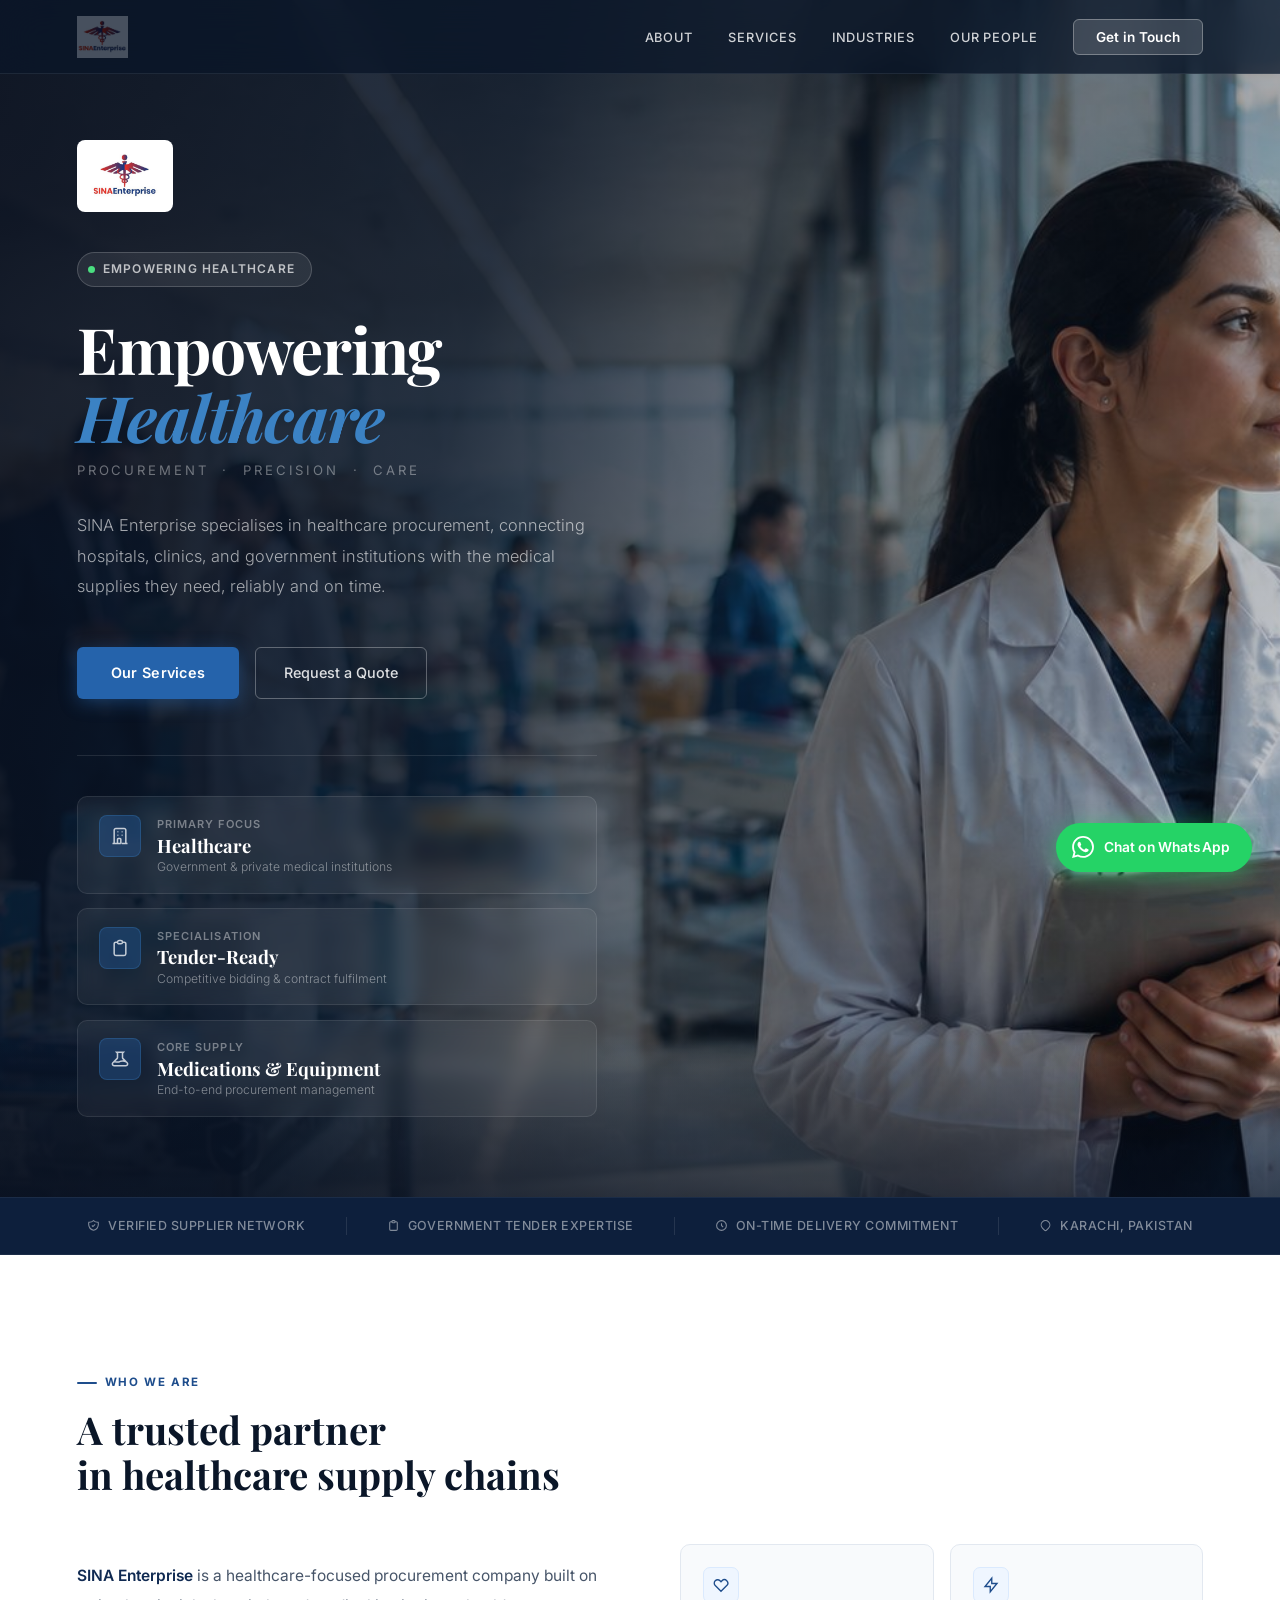
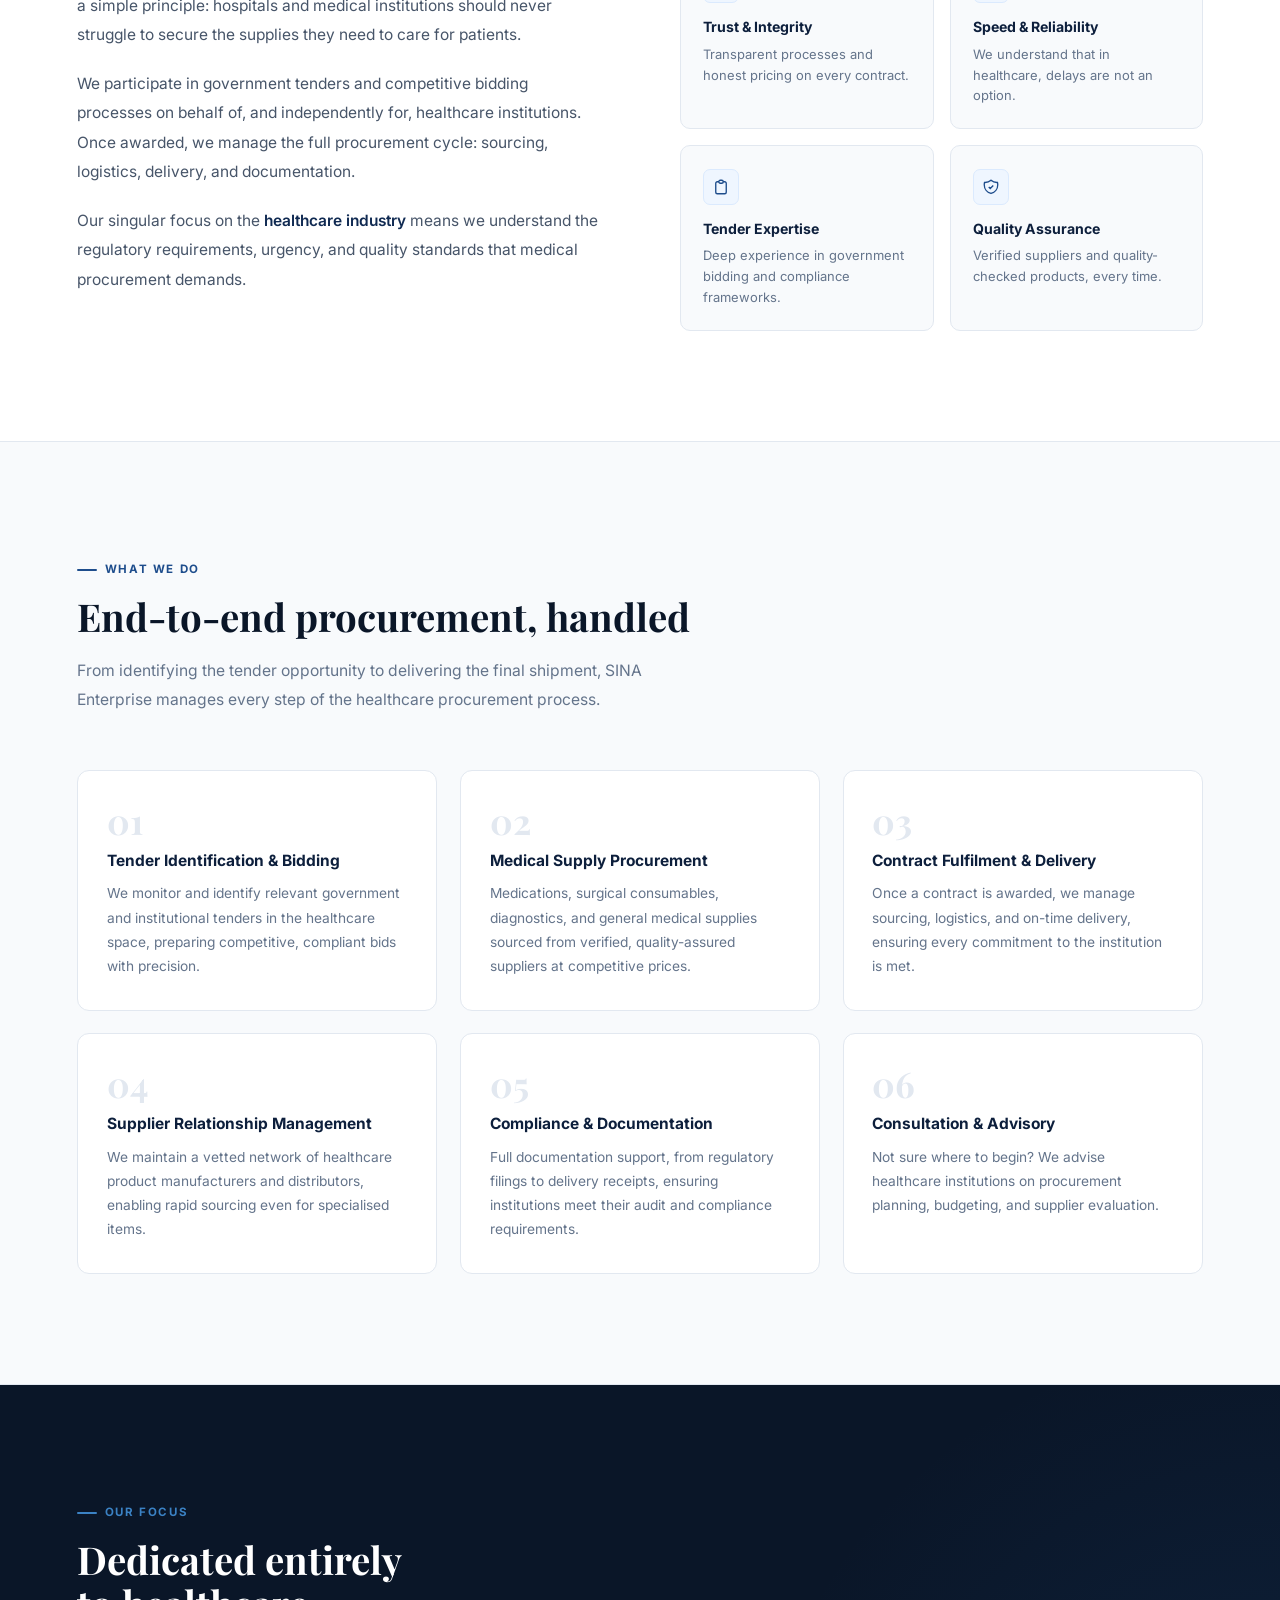
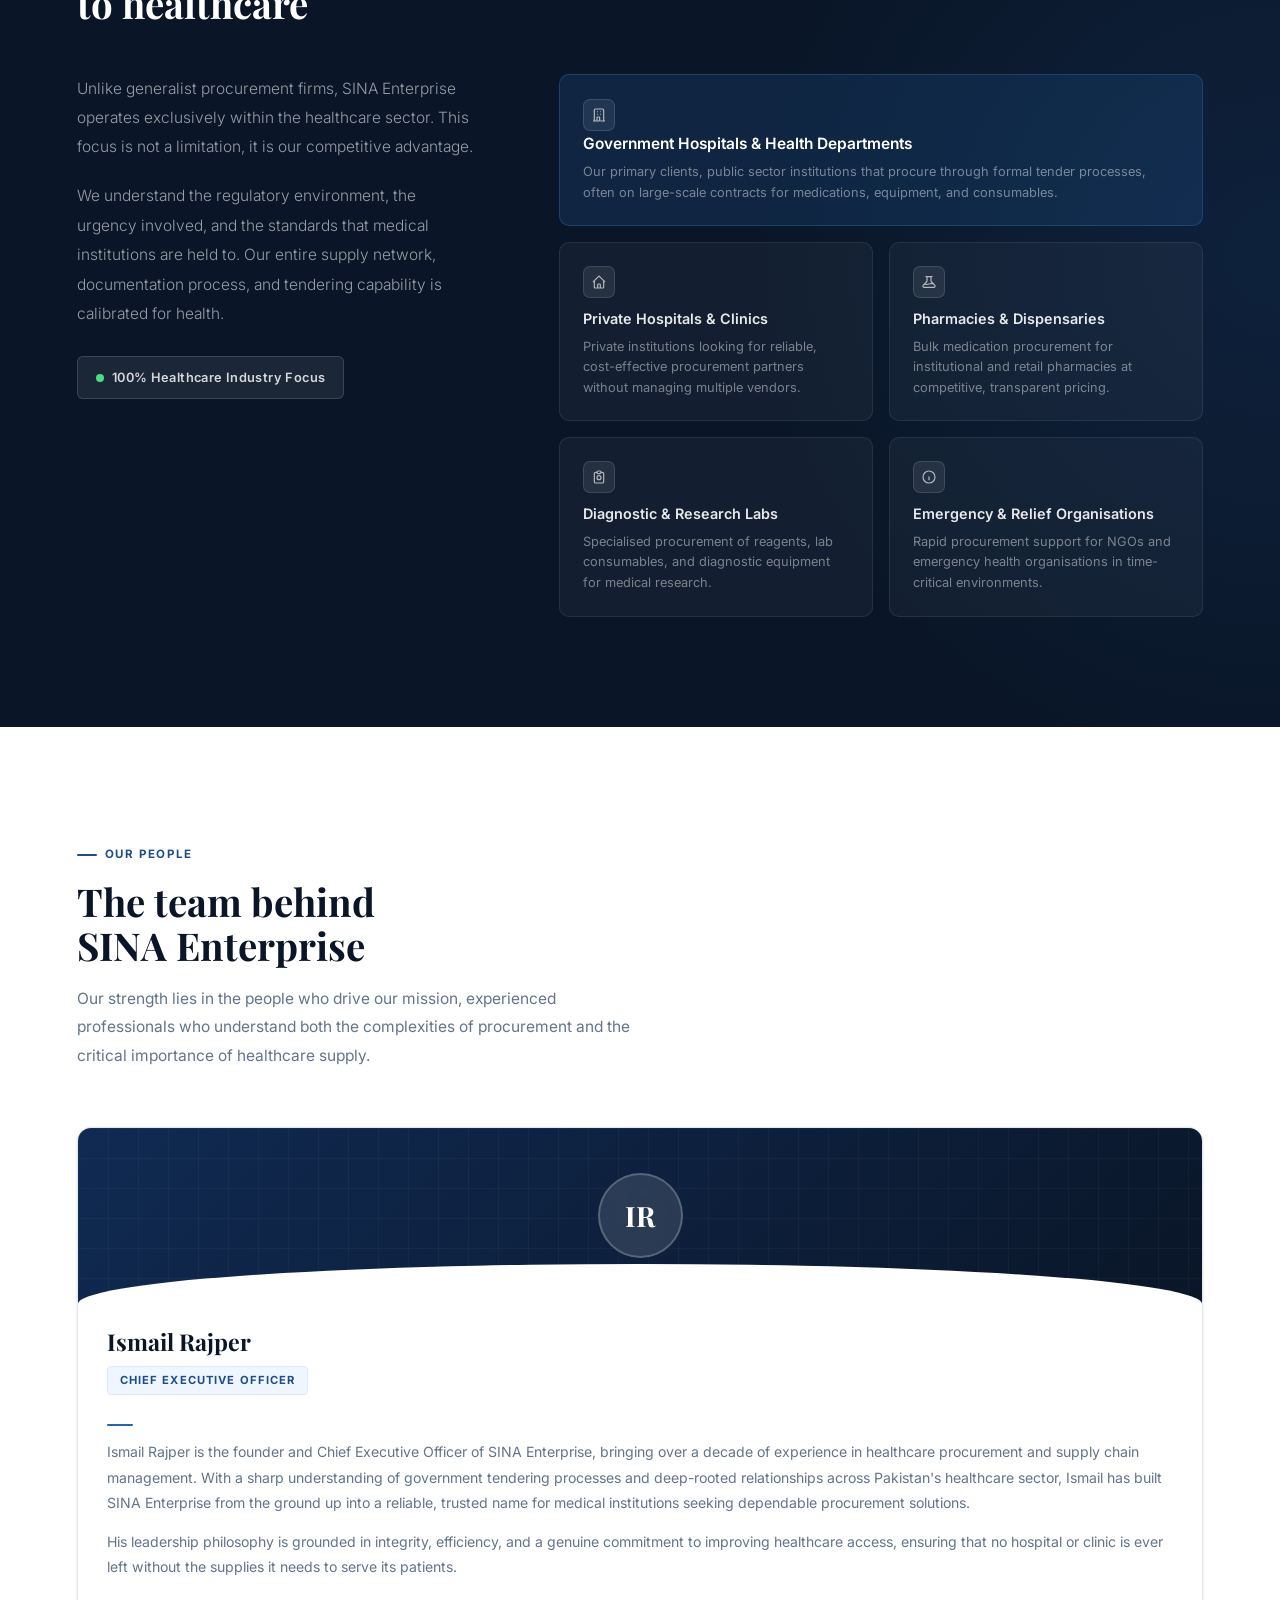
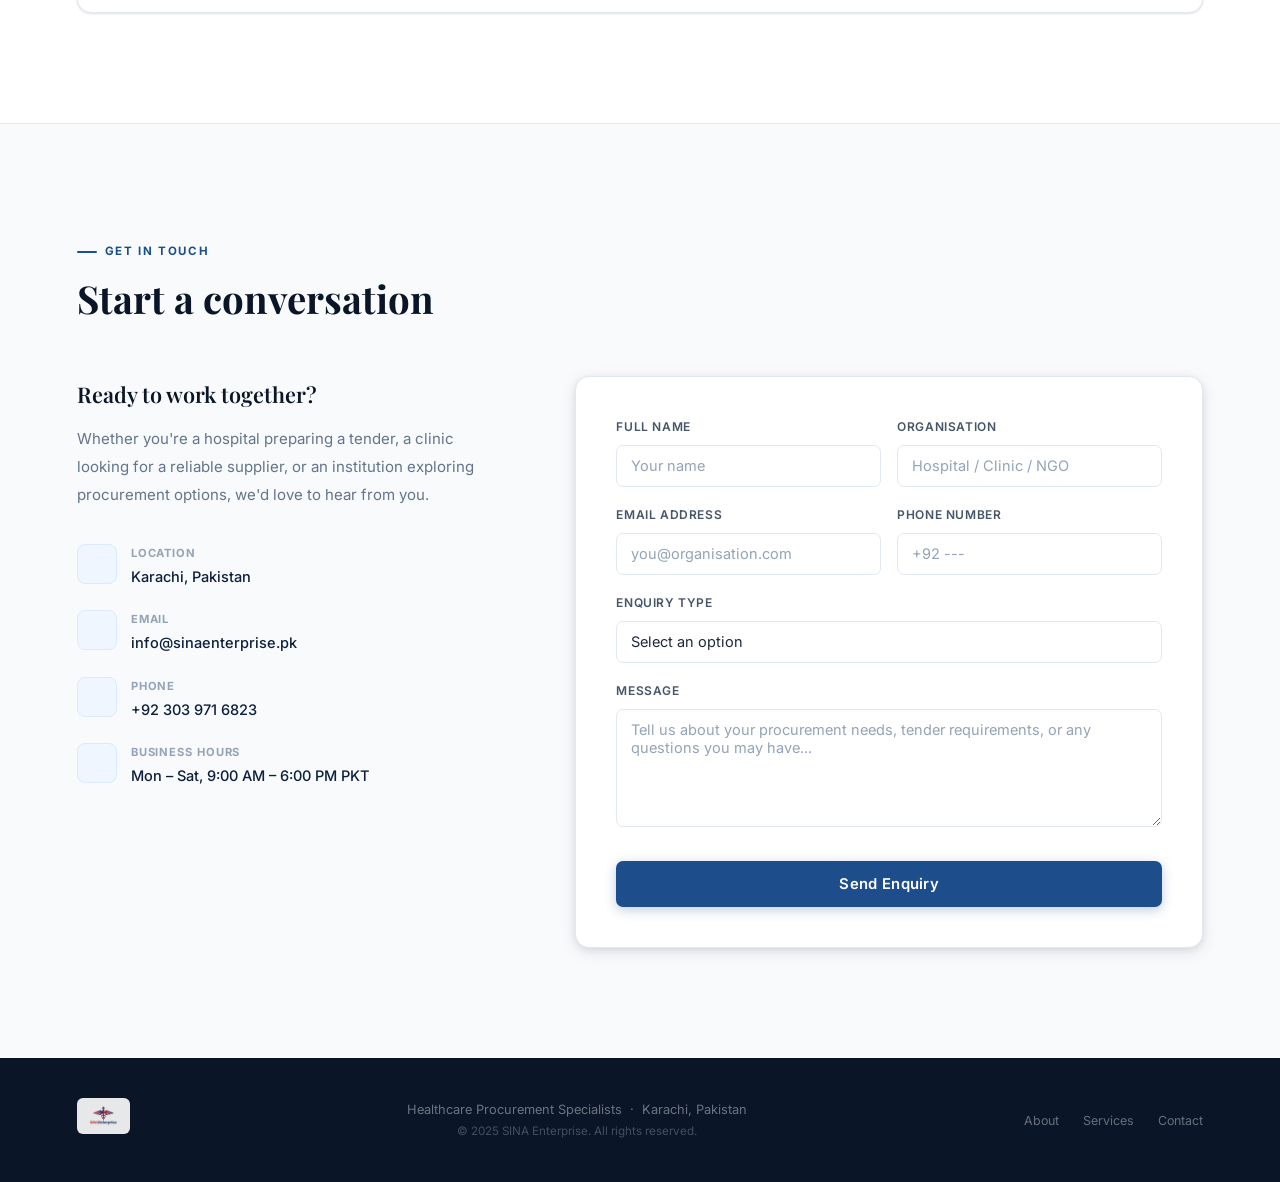
==== commit 00b44ad5: "Update print statement from 'Hello' to 'Goodbye'" ====
--- a/index.html
+++ b/index.html
@@ -30,16 +30,12 @@
   --grey-700: #334155;
   --grey-800: #1E293B;
   --grey-900: #0F172A;
-  --accent:   #1E4D8C;
-  --accent-light: #2563AB;
-  --border:   rgba(30, 77, 140, 0.12);
   --shadow-sm: 0 1px 3px rgba(10,22,40,0.08), 0 1px 2px rgba(10,22,40,0.06);
   --shadow-md: 0 4px 16px rgba(10,22,40,0.10), 0 2px 6px rgba(10,22,40,0.07);
   --shadow-lg: 0 10px 40px rgba(10,22,40,0.13), 0 4px 12px rgba(10,22,40,0.08);
 }
 
 html { scroll-behavior: smooth; }
-
 body {
   font-family: 'Inter', sans-serif;
   background: var(--white);
@@ -48,166 +44,181 @@
   -webkit-font-smoothing: antialiased;
 }
 
-/* ── SCROLLBAR ── */
 ::-webkit-scrollbar { width: 6px; }
 ::-webkit-scrollbar-track { background: var(--grey-100); }
 ::-webkit-scrollbar-thumb { background: var(--blue-400); border-radius: 3px; }
 
-/* ── NAV ── */
+/*  NAV  */
 nav {
   position: fixed; top: 0; width: 100%; z-index: 1000;
-  background: rgba(255,255,255,0.97);
-  backdrop-filter: blur(16px);
-  border-bottom: 1px solid var(--grey-200);
+  background: rgba(10, 22, 40, 0.75);
+  backdrop-filter: blur(20px);
+  -webkit-backdrop-filter: blur(20px);
+  border-bottom: 1px solid rgba(255,255,255,0.08);
   padding: 0 6%;
   display: flex; align-items: center; justify-content: space-between;
-  height: 72px;
-  transition: box-shadow 0.3s;
+  height: 74px;
+  transition: background 0.4s, box-shadow 0.4s, border-color 0.4s;
 }
 
 nav.scrolled {
+  background: rgba(255,255,255,0.98);
+  border-bottom: 1px solid var(--grey-200);
   box-shadow: var(--shadow-md);
 }
 
-.nav-logo {
-  display: flex; align-items: center;
-  text-decoration: none;
-}
-
-.nav-logo img {
-  height: 42px;
-  width: auto;
-}
-
-.nav-links {
-  display: flex; gap: 2.2rem; list-style: none; align-items: center;
-}
-
+nav.scrolled .nav-links a { color: var(--grey-600); }
+nav.scrolled .nav-links a:hover { color: var(--blue-600); }
+nav.scrolled .nav-cta { background: var(--blue-500) !important; }
+
+.nav-logo { display: flex; align-items: center; text-decoration: none; }
+.nav-logo img { height: 42px; width: auto; mix-blend-mode: multiply; }
+
+.nav-links { display: flex; gap: 2.2rem; list-style: none; align-items: center; }
 .nav-links a {
-  font-size: 0.82rem;
-  font-weight: 500;
-  color: var(--grey-600);
-  text-decoration: none;
-  letter-spacing: 0.06em;
-  text-transform: uppercase;
-  transition: color 0.2s;
-  position: relative;
-}
-
+  font-size: 0.8rem; font-weight: 500; color: rgba(255,255,255,0.8);
+  text-decoration: none; letter-spacing: 0.07em; text-transform: uppercase;
+  transition: color 0.2s; position: relative;
+}
 .nav-links a::after {
-  content: '';
-  position: absolute;
-  bottom: -4px; left: 0; right: 0;
-  height: 2px;
-  background: var(--blue-500);
-  transform: scaleX(0);
-  transition: transform 0.2s;
-}
-
-.nav-links a:hover { color: var(--blue-600); }
+  content: ''; position: absolute; bottom: -4px; left: 0; right: 0;
+  height: 2px; background: var(--blue-300); transform: scaleX(0); transition: transform 0.2s;
+}
+.nav-links a:hover { color: #fff; }
 .nav-links a:hover::after { transform: scaleX(1); }
 
 .nav-cta {
-  background: var(--blue-500) !important;
+  background: rgba(255,255,255,0.15) !important;
+  border: 1px solid rgba(255,255,255,0.3) !important;
   color: #fff !important;
-  padding: 10px 24px !important;
+  padding: 9px 22px !important;
   border-radius: 6px !important;
   font-weight: 600 !important;
   text-transform: none !important;
-  letter-spacing: 0.01em !important;
-  font-size: 0.88rem !important;
-  transition: background 0.2s, transform 0.15s !important;
-  box-shadow: 0 2px 8px rgba(30,77,140,0.25) !important;
-}
-
+  letter-spacing: 0.02em !important;
+  font-size: 0.85rem !important;
+  transition: background 0.2s, border-color 0.2s !important;
+  backdrop-filter: blur(8px);
+}
 .nav-cta::after { display: none !important; }
-.nav-cta:hover { background: var(--blue-600) !important; transform: translateY(-1px) !important; }
-
-.hamburger {
-  display: none;
-  flex-direction: column; gap: 5px; cursor: pointer; padding: 4px;
-}
-
-.hamburger span {
-  display: block; width: 24px; height: 2px;
-  background: var(--grey-700); border-radius: 2px;
-  transition: all 0.3s;
-}
-
-/* ── HERO ── */
+.nav-cta:hover {
+  background: rgba(255,255,255,0.25) !important;
+  border-color: rgba(255,255,255,0.5) !important;
+  color: #fff !important;
+}
+
+nav.scrolled .nav-cta {
+  border: none !important;
+  background: var(--blue-500) !important;
+  color: #fff !important;
+  box-shadow: 0 2px 8px rgba(30,77,140,0.3) !important;
+}
+nav.scrolled .nav-cta:hover { background: var(--blue-600) !important; }
+
+.hamburger { display: none; flex-direction: column; gap: 5px; cursor: pointer; padding: 4px; }
+.hamburger span { display: block; width: 24px; height: 2px; background: rgba(255,255,255,0.85); border-radius: 2px; transition: all 0.3s; }
+nav.scrolled .hamburger span { background: var(--grey-700); }
+
+/*  HERO  */
 #hero {
+  position: relative;
   min-height: 100vh;
-  display: flex; align-items: center;
-  padding: 100px 6% 80px;
-  position: relative;
+  display: flex;
+  flex-direction: column;
   overflow: hidden;
   background: var(--blue-900);
 }
 
-.hero-bg {
-  position: absolute; inset: 0;
-  background:
-    radial-gradient(ellipse 80% 60% at 70% 50%, rgba(37,99,171,0.18) 0%, transparent 70%),
-    radial-gradient(ellipse 40% 40% at 20% 80%, rgba(30,77,140,0.12) 0%, transparent 60%);
+.hero-image-wrap {
+  position: absolute;
+  inset: 0;
+  z-index: 0;
+}
+
+.hero-image-wrap img {
+  width: 100%;
+  height: 100%;
+  object-fit: cover;
+  object-position: center 30%;
+  display: block;
+}
+
+/* Multi-layer overlay: dark left panel fading to image on right */
+.hero-overlay {
+  position: absolute; inset: 0; z-index: 1;
+  background: linear-gradient(
+    105deg,
+    rgba(8, 16, 32, 0.92) 0%,
+    rgba(10, 22, 40, 0.88) 35%,
+    rgba(10, 22, 40, 0.55) 60%,
+    rgba(10, 22, 40, 0.18) 100%
+  );
+}
+
+/* Bottom fade so trust bar connects cleanly */
+.hero-bottom-fade {
+  position: absolute; bottom: 0; left: 0; right: 0; height: 160px;
+  z-index: 2;
+  background: linear-gradient(to bottom, transparent, rgba(8,16,32,0.65));
   pointer-events: none;
 }
 
-.hero-grid-lines {
-  position: absolute; inset: 0;
-  background-image:
-    linear-gradient(rgba(255,255,255,0.025) 1px, transparent 1px),
-    linear-gradient(90deg, rgba(255,255,255,0.025) 1px, transparent 1px);
-  background-size: 60px 60px;
-  pointer-events: none;
-}
-
-.hero-inner {
-  max-width: 1240px;
-  margin: 0 auto;
-  display: grid;
-  grid-template-columns: 1.1fr 0.9fr;
-  gap: 5rem;
+.hero-content {
+  position: relative; z-index: 3;
+  flex: 1;
+  display: flex;
   align-items: center;
-  width: 100%;
-  position: relative; z-index: 1;
+  padding: 140px 6% 80px;
+  max-width: 100%;
+}
+
+.hero-content-inner {
+  max-width: 640px;
+}
+
+.hero-logo {
+  margin-bottom: 2rem;
+}
+
+.hero-logo img {
+  height: 72px;
+  width: auto;
 }
 
 .hero-badge {
   display: inline-flex; align-items: center; gap: 8px;
   background: rgba(255,255,255,0.08);
-  border: 1px solid rgba(255,255,255,0.15);
+  border: 1px solid rgba(255,255,255,0.18);
   border-radius: 50px;
-  padding: 6px 16px 6px 8px;
+  padding: 6px 16px 6px 10px;
   margin-bottom: 1.8rem;
 }
 
 .hero-badge-dot {
-  width: 8px; height: 8px;
+  width: 7px; height: 7px;
   background: #4ADE80;
   border-radius: 50%;
-  animation: pulse 2s infinite;
+  animation: pulse 2.2s ease-in-out infinite;
 }
 
 @keyframes pulse {
-  0%, 100% { opacity: 1; transform: scale(1); }
-  50% { opacity: 0.6; transform: scale(1.3); }
+  0%, 100% { opacity: 1; transform: scale(1); box-shadow: 0 0 0 0 rgba(74,222,128,0.5); }
+  50% { opacity: 0.7; transform: scale(1.3); box-shadow: 0 0 0 4px rgba(74,222,128,0); }
 }
 
 .hero-badge span {
-  font-size: 0.78rem;
-  font-weight: 500;
-  letter-spacing: 0.08em;
-  text-transform: uppercase;
-  color: rgba(255,255,255,0.75);
+  font-size: 0.75rem; font-weight: 600; letter-spacing: 0.1em;
+  text-transform: uppercase; color: rgba(255,255,255,0.7);
 }
 
 .hero-title {
   font-family: 'Playfair Display', serif;
-  font-size: clamp(3rem, 5vw, 4.8rem);
+  font-size: clamp(2.8rem, 5vw, 4.6rem);
   font-weight: 700;
-  line-height: 1.08;
+  line-height: 1.06;
   color: #fff;
   margin-bottom: 0.5rem;
+  letter-spacing: -0.02em;
 }
 
 .hero-title em {
@@ -216,25 +227,26 @@
 }
 
 .hero-tagline {
-  font-size: 1rem;
+  font-size: 0.82rem;
   font-weight: 400;
-  color: rgba(255,255,255,0.45);
-  letter-spacing: 0.2em;
+  color: rgba(255,255,255,0.38);
+  letter-spacing: 0.22em;
   text-transform: uppercase;
   margin-bottom: 1.8rem;
 }
 
 .hero-desc {
-  font-size: 1.05rem;
-  color: rgba(255,255,255,0.65);
-  max-width: 500px;
+  font-size: 1.02rem;
+  color: rgba(255,255,255,0.62);
+  max-width: 520px;
   margin-bottom: 2.8rem;
-  line-height: 1.85;
+  line-height: 1.88;
   font-weight: 300;
 }
 
 .hero-actions {
   display: flex; gap: 1rem; flex-wrap: wrap; align-items: center;
+  margin-bottom: 3.5rem;
 }
 
 .btn-primary {
@@ -244,17 +256,16 @@
   border-radius: 6px;
   text-decoration: none;
   font-weight: 600;
-  font-size: 0.92rem;
+  font-size: 0.9rem;
   letter-spacing: 0.02em;
   transition: background 0.2s, transform 0.15s, box-shadow 0.2s;
   display: inline-block;
-  box-shadow: 0 4px 16px rgba(37,99,171,0.4);
-}
-
+  box-shadow: 0 4px 18px rgba(37,99,171,0.45);
+}
 .btn-primary:hover {
   background: var(--blue-300);
   transform: translateY(-2px);
-  box-shadow: 0 6px 24px rgba(37,99,171,0.5);
+  box-shadow: 0 6px 26px rgba(37,99,171,0.55);
 }
 
 .btn-outline {
@@ -264,206 +275,115 @@
   border-radius: 6px;
   text-decoration: none;
   font-weight: 500;
-  font-size: 0.92rem;
+  font-size: 0.9rem;
   transition: border-color 0.2s, background 0.2s, color 0.2s;
   display: inline-block;
 }
-
 .btn-outline:hover {
-  border-color: rgba(255,255,255,0.7);
-  background: rgba(255,255,255,0.07);
+  border-color: rgba(255,255,255,0.65);
+  background: rgba(255,255,255,0.08);
   color: #fff;
 }
 
-.hero-right {
-  display: flex; flex-direction: column; gap: 1.2rem;
-}
-
-.stat-card {
-  background: rgba(255,255,255,0.05);
-  border: 1px solid rgba(255,255,255,0.1);
-  border-radius: 12px;
-  padding: 1.4rem 1.6rem;
-  display: flex; align-items: flex-start; gap: 1rem;
-  transition: background 0.2s, border-color 0.2s;
-  backdrop-filter: blur(8px);
-}
-
-.stat-card:hover {
-  background: rgba(255,255,255,0.09);
-  border-color: rgba(255,255,255,0.18);
-}
-
-.stat-icon {
-  width: 46px; height: 46px;
-  background: rgba(37,99,171,0.3);
-  border-radius: 10px;
-  display: flex; align-items: center; justify-content: center;
-  font-size: 20px;
-  flex-shrink: 0;
-  border: 1px solid rgba(37,99,171,0.4);
-}
-
-.stat-label {
-  font-size: 0.72rem;
-  font-weight: 600;
-  letter-spacing: 0.1em;
-  text-transform: uppercase;
-  color: rgba(255,255,255,0.45);
-  margin-bottom: 4px;
-}
-
-.stat-value {
+/* Hero stat strip */
+.hero-stats {
+  display: flex; gap: 2.5rem; flex-wrap: wrap;
+  padding-top: 2.5rem;
+  border-top: 1px solid rgba(255,255,255,0.1);
+}
+
+.hero-stat {}
+.hero-stat-value {
   font-family: 'Playfair Display', serif;
-  font-size: 1.5rem;
+  font-size: 1.6rem;
   font-weight: 700;
   color: #fff;
   line-height: 1;
-}
-
-.stat-sub {
-  font-size: 0.8rem;
-  color: rgba(255,255,255,0.5);
-  margin-top: 3px;
-  font-weight: 300;
-}
-
-/* ── TRUST BAR ── */
+  margin-bottom: 3px;
+}
+.hero-stat-label {
+  font-size: 0.73rem;
+  font-weight: 500;
+  letter-spacing: 0.08em;
+  text-transform: uppercase;
+  color: rgba(255,255,255,0.42);
+}
+
+/*  TRUST BAR  */
 .trust-bar {
   background: var(--blue-800);
   border-top: 1px solid rgba(255,255,255,0.06);
   border-bottom: 1px solid rgba(255,255,255,0.06);
-  padding: 1.2rem 6%;
+  padding: 1.1rem 6%;
+  position: relative; z-index: 10;
 }
 
 .trust-bar-inner {
-  max-width: 1240px;
-  margin: 0 auto;
-  display: flex;
-  align-items: center;
-  justify-content: center;
-  gap: 3rem;
-  flex-wrap: wrap;
+  max-width: 1240px; margin: 0 auto;
+  display: flex; align-items: center; justify-content: center;
+  gap: 2.5rem; flex-wrap: wrap;
 }
 
 .trust-item {
   display: flex; align-items: center; gap: 8px;
-  font-size: 0.8rem;
-  font-weight: 500;
-  color: rgba(255,255,255,0.5);
-  letter-spacing: 0.04em;
-  text-transform: uppercase;
-}
-
-.trust-item svg {
-  flex-shrink: 0;
-}
-
-.trust-divider {
-  width: 1px; height: 20px;
-  background: rgba(255,255,255,0.1);
-}
-
-/* ── SECTION COMMONS ── */
-.section-inner {
-  max-width: 1240px;
-  margin: 0 auto;
-}
+  font-size: 0.78rem; font-weight: 500;
+  color: rgba(255,255,255,0.48);
+  letter-spacing: 0.04em; text-transform: uppercase;
+}
+
+.trust-divider { width: 1px; height: 18px; background: rgba(255,255,255,0.1); }
+
+/*  SECTION COMMONS  */
+.section-inner { max-width: 1240px; margin: 0 auto; }
 
 .section-tag {
   display: inline-flex; align-items: center; gap: 8px;
-  font-size: 0.72rem;
-  font-weight: 700;
-  letter-spacing: 0.14em;
-  text-transform: uppercase;
-  color: var(--blue-500);
-  margin-bottom: 1rem;
-}
-
+  font-size: 0.72rem; font-weight: 700;
+  letter-spacing: 0.14em; text-transform: uppercase;
+  color: var(--blue-500); margin-bottom: 0.9rem;
+}
 .section-tag::before {
-  content: '';
-  display: block;
-  width: 20px; height: 2px;
-  background: var(--blue-500);
-  border-radius: 2px;
+  content: ''; display: block; width: 20px; height: 2px;
+  background: var(--blue-500); border-radius: 2px;
 }
 
 .section-title {
   font-family: 'Playfair Display', serif;
-  font-size: clamp(1.9rem, 3vw, 2.8rem);
-  font-weight: 700;
-  color: var(--blue-900);
-  line-height: 1.15;
-  margin-bottom: 1.2rem;
-}
-
-/* ── ABOUT ── */
-#about {
-  padding: 110px 6%;
-  background: var(--white);
-}
+  font-size: clamp(1.85rem, 3vw, 2.75rem);
+  font-weight: 700; color: var(--blue-900);
+  line-height: 1.15; margin-bottom: 1.1rem;
+}
+
+/*  ABOUT  */
+#about { padding: 110px 6%; background: var(--white); }
 
 .about-grid {
-  display: grid;
-  grid-template-columns: 1fr 1fr;
-  gap: 5rem;
-  align-items: center;
-  margin-top: 3rem;
+  display: grid; grid-template-columns: 1fr 1fr;
+  gap: 5rem; align-items: center; margin-top: 3rem;
 }
 
 .about-text p {
-  font-size: 0.98rem;
-  color: var(--grey-600);
-  line-height: 1.9;
-  margin-bottom: 1.2rem;
-}
-
-.about-text p strong {
-  color: var(--blue-700);
-  font-weight: 600;
-}
-
-.about-pillars {
-  display: grid;
-  grid-template-columns: 1fr 1fr;
-  gap: 1rem;
-}
+  font-size: 0.97rem; color: var(--grey-600);
+  line-height: 1.9; margin-bottom: 1.2rem;
+}
+.about-text p strong { color: var(--blue-700); font-weight: 600; }
+
+.about-pillars { display: grid; grid-template-columns: 1fr 1fr; gap: 1rem; }
 
 .pillar {
-  background: var(--grey-50);
-  border: 1px solid var(--grey-200);
-  border-radius: 12px;
-  padding: 1.4rem;
+  background: var(--grey-50); border: 1px solid var(--grey-200);
+  border-radius: 10px; padding: 1.4rem;
   transition: border-color 0.2s, box-shadow 0.2s, transform 0.2s;
 }
-
 .pillar:hover {
-  border-color: var(--blue-300);
-  box-shadow: var(--shadow-sm);
+  border-color: var(--blue-300); box-shadow: var(--shadow-sm);
   transform: translateY(-2px);
 }
-
-.pillar-icon {
-  font-size: 24px;
-  margin-bottom: 0.7rem;
-  display: block;
-}
-
-.pillar h4 {
-  font-size: 0.9rem;
-  font-weight: 700;
-  color: var(--blue-800);
-  margin-bottom: 0.35rem;
-  letter-spacing: -0.01em;
-}
-
-.pillar p {
-  font-size: 0.82rem;
-  color: var(--grey-500);
-  line-height: 1.6;
-}
-
-/* ── SERVICES ── */
+.pillar-icon { font-size: 22px; margin-bottom: 0.65rem; display: block; }
+.pillar h4 { font-size: 0.88rem; font-weight: 700; color: var(--blue-800); margin-bottom: 0.3rem; }
+.pillar p { font-size: 0.81rem; color: var(--grey-500); line-height: 1.6; }
+
+/*  SERVICES  */
 #services {
   padding: 110px 6%;
   background: var(--grey-50);
@@ -471,591 +391,246 @@
   border-bottom: 1px solid var(--grey-200);
 }
 
-.services-intro {
-  max-width: 640px;
-  margin-bottom: 3.5rem;
-}
-
-.services-intro p {
-  font-size: 1rem;
-  color: var(--grey-500);
-  margin-top: 0.8rem;
-  line-height: 1.85;
-}
-
-.services-grid {
-  display: grid;
-  grid-template-columns: repeat(3, 1fr);
-  gap: 1.4rem;
-}
+.services-intro { max-width: 620px; margin-bottom: 3.5rem; }
+.services-intro p { font-size: 0.98rem; color: var(--grey-500); margin-top: 0.8rem; line-height: 1.85; }
+
+.services-grid { display: grid; grid-template-columns: repeat(3, 1fr); gap: 1.4rem; }
 
 .service-card {
-  background: var(--white);
-  border: 1px solid var(--grey-200);
-  border-radius: 12px;
-  padding: 2rem 1.8rem;
+  background: var(--white); border: 1px solid var(--grey-200);
+  border-radius: 12px; padding: 2rem 1.8rem;
   transition: transform 0.25s, box-shadow 0.25s, border-color 0.25s;
-  position: relative;
-  overflow: hidden;
-}
-
+  position: relative; overflow: hidden;
+}
 .service-card::after {
-  content: '';
-  position: absolute;
-  top: 0; left: 0; right: 0;
-  height: 3px;
+  content: ''; position: absolute; top: 0; left: 0; right: 0; height: 3px;
   background: linear-gradient(90deg, var(--blue-500), var(--blue-300));
-  transform: scaleX(0);
-  transform-origin: left;
-  transition: transform 0.3s;
-}
-
-.service-card:hover {
-  transform: translateY(-5px);
-  box-shadow: var(--shadow-lg);
-  border-color: var(--blue-100);
-}
-
-.service-card:hover::after {
-  transform: scaleX(1);
-}
-
+  transform: scaleX(0); transform-origin: left; transition: transform 0.3s;
+}
+.service-card:hover { transform: translateY(-5px); box-shadow: var(--shadow-lg); border-color: var(--blue-100); }
+.service-card:hover::after { transform: scaleX(1); }
 .service-num {
-  font-family: 'Playfair Display', serif;
-  font-size: 2.2rem;
-  font-weight: 700;
-  color: var(--grey-200);
-  line-height: 1;
-  margin-bottom: 0.8rem;
-}
-
+  font-family: 'Playfair Display', serif; font-size: 2.2rem;
+  font-weight: 700; color: var(--grey-200); line-height: 1; margin-bottom: 0.8rem;
+}
 .service-card h3 {
-  font-size: 1rem;
-  font-weight: 700;
-  color: var(--blue-800);
-  margin-bottom: 0.7rem;
-  line-height: 1.3;
-  letter-spacing: -0.01em;
-}
-
-.service-card p {
-  font-size: 0.87rem;
-  color: var(--grey-500);
-  line-height: 1.75;
-}
-
-/* ── INDUSTRIES ── */
+  font-size: 0.97rem; font-weight: 700; color: var(--blue-800);
+  margin-bottom: 0.65rem; line-height: 1.3;
+}
+.service-card p { font-size: 0.86rem; color: var(--grey-500); line-height: 1.75; }
+
+/*  INDUSTRIES  */
 #industries {
   padding: 110px 6%;
   background: var(--blue-900);
-  position: relative;
-  overflow: hidden;
-}
-
+  position: relative; overflow: hidden;
+}
 #industries::before {
-  content: '';
-  position: absolute; inset: 0;
-  background:
-    radial-gradient(ellipse 60% 80% at 100% 50%, rgba(37,99,171,0.15) 0%, transparent 70%);
+  content: ''; position: absolute; inset: 0;
+  background: radial-gradient(ellipse 60% 80% at 100% 50%, rgba(37,99,171,0.15) 0%, transparent 70%);
   pointer-events: none;
 }
-
-#industries .section-tag {
-  color: var(--blue-300);
-}
-
-#industries .section-tag::before {
-  background: var(--blue-300);
-}
-
-#industries .section-title {
-  color: var(--white);
-}
+#industries .section-tag { color: var(--blue-300); }
+#industries .section-tag::before { background: var(--blue-300); }
+#industries .section-title { color: var(--white); }
 
 .industries-layout {
-  display: grid;
-  grid-template-columns: 1fr 1.6fr;
-  gap: 5rem;
-  align-items: start;
-  margin-top: 3rem;
-  position: relative; z-index: 1;
-}
-
+  display: grid; grid-template-columns: 1fr 1.6fr;
+  gap: 5rem; align-items: start;
+  margin-top: 3rem; position: relative; z-index: 1;
+}
 .industries-text p {
-  font-size: 0.98rem;
-  color: rgba(255,255,255,0.6);
-  line-height: 1.9;
-  margin-bottom: 1.2rem;
-  font-weight: 300;
-}
-
+  font-size: 0.97rem; color: rgba(255,255,255,0.58);
+  line-height: 1.9; margin-bottom: 1.2rem; font-weight: 300;
+}
 .focus-badge {
   display: inline-flex; align-items: center; gap: 8px;
-  background: rgba(255,255,255,0.07);
-  border: 1px solid rgba(255,255,255,0.15);
-  border-radius: 6px;
-  padding: 10px 18px;
-  font-size: 0.82rem;
-  font-weight: 600;
-  color: rgba(255,255,255,0.85);
-  margin-top: 0.5rem;
-  letter-spacing: 0.03em;
-}
-
-.focus-badge .dot {
-  width: 8px; height: 8px;
-  background: #4ADE80;
-  border-radius: 50%;
-}
-
-.healthcare-cards {
-  display: grid;
-  grid-template-columns: 1fr 1fr;
-  gap: 1rem;
-}
-
+  background: rgba(255,255,255,0.07); border: 1px solid rgba(255,255,255,0.14);
+  border-radius: 6px; padding: 10px 18px;
+  font-size: 0.8rem; font-weight: 600;
+  color: rgba(255,255,255,0.82); margin-top: 0.5rem; letter-spacing: 0.03em;
+}
+.focus-badge .dot { width: 8px; height: 8px; background: #4ADE80; border-radius: 50%; }
+
+.healthcare-cards { display: grid; grid-template-columns: 1fr 1fr; gap: 1rem; }
 .hc-card {
-  background: rgba(255,255,255,0.04);
-  border: 1px solid rgba(255,255,255,0.08);
-  border-radius: 10px;
-  padding: 1.4rem;
+  background: rgba(255,255,255,0.04); border: 1px solid rgba(255,255,255,0.08);
+  border-radius: 10px; padding: 1.4rem;
   transition: background 0.2s, border-color 0.2s;
 }
-
-.hc-card:hover {
-  background: rgba(255,255,255,0.08);
-  border-color: rgba(255,255,255,0.15);
-}
-
-.hc-card .hc-icon {
-  font-size: 22px;
-  margin-bottom: 0.7rem;
-  display: block;
-}
-
-.hc-card h4 {
-  font-size: 0.92rem;
-  font-weight: 600;
-  color: rgba(255,255,255,0.9);
-  margin-bottom: 0.35rem;
-}
-
-.hc-card p {
-  font-size: 0.81rem;
-  color: rgba(255,255,255,0.45);
-  line-height: 1.6;
-}
-
+.hc-card:hover { background: rgba(255,255,255,0.08); border-color: rgba(255,255,255,0.15); }
+.hc-card .hc-icon { font-size: 20px; margin-bottom: 0.65rem; display: block; }
+.hc-card h4 { font-size: 0.9rem; font-weight: 600; color: rgba(255,255,255,0.9); margin-bottom: 0.3rem; }
+.hc-card p { font-size: 0.8rem; color: rgba(255,255,255,0.44); line-height: 1.6; }
 .hc-card.featured {
   grid-column: 1 / -1;
-  background: rgba(37,99,171,0.2);
-  border-color: rgba(59,130,196,0.3);
+  background: rgba(37,99,171,0.2); border-color: rgba(59,130,196,0.3);
   display: flex; align-items: flex-start; gap: 1.2rem;
 }
-
-.hc-card.featured h4 {
-  font-size: 1rem;
-  color: #fff;
-}
-
-/* ── PEOPLE ── */
-#people {
-  padding: 110px 6%;
-  background: var(--white);
-}
-
-.people-intro {
-  max-width: 580px;
-  margin-bottom: 3.5rem;
-}
-
-.people-intro p {
-  font-size: 1rem;
-  color: var(--grey-500);
-  margin-top: 0.8rem;
-  line-height: 1.85;
-}
-
-.team-grid {
-  display: grid;
-  grid-template-columns: repeat(auto-fit, minmax(340px, 1fr));
-  gap: 2rem;
-}
+.hc-card.featured h4 { font-size: 0.97rem; color: #fff; }
+
+/*  PEOPLE  */
+#people { padding: 110px 6%; background: var(--white); }
+.people-intro { max-width: 560px; margin-bottom: 3.5rem; }
+.people-intro p { font-size: 0.97rem; color: var(--grey-500); margin-top: 0.8rem; line-height: 1.85; }
+.team-grid { display: grid; grid-template-columns: repeat(auto-fit, minmax(340px, 1fr)); gap: 2rem; }
 
 .team-card {
-  background: var(--white);
-  border: 1px solid var(--grey-200);
-  border-radius: 14px;
-  overflow: hidden;
+  background: var(--white); border: 1px solid var(--grey-200);
+  border-radius: 14px; overflow: hidden;
   transition: transform 0.25s, box-shadow 0.25s;
   box-shadow: var(--shadow-sm);
 }
-
-.team-card:hover {
-  transform: translateY(-5px);
-  box-shadow: var(--shadow-lg);
-}
+.team-card:hover { transform: translateY(-5px); box-shadow: var(--shadow-lg); }
 
 .team-avatar-wrap {
   background: linear-gradient(135deg, var(--blue-700) 0%, var(--blue-900) 100%);
-  height: 180px;
-  display: flex;
-  align-items: center;
-  justify-content: center;
-  position: relative;
-  overflow: hidden;
-}
-
+  height: 175px; display: flex; align-items: center; justify-content: center;
+  position: relative; overflow: hidden;
+}
 .team-avatar-wrap::before {
-  content: '';
-  position: absolute; inset: 0;
-  background-image:
-    linear-gradient(rgba(255,255,255,0.03) 1px, transparent 1px),
-    linear-gradient(90deg, rgba(255,255,255,0.03) 1px, transparent 1px);
+  content: ''; position: absolute; inset: 0;
+  background-image: linear-gradient(rgba(255,255,255,0.03) 1px, transparent 1px), linear-gradient(90deg, rgba(255,255,255,0.03) 1px, transparent 1px);
   background-size: 30px 30px;
 }
-
 .team-avatar-wrap::after {
-  content: '';
-  position: absolute;
-  bottom: -1px; left: 0; right: 0;
-  height: 40px;
-  background: var(--white);
+  content: ''; position: absolute; bottom: -1px; left: 0; right: 0;
+  height: 40px; background: var(--white);
   border-radius: 50% 50% 0 0 / 100% 100% 0 0;
 }
-
 .team-avatar-initials {
-  width: 88px; height: 88px;
-  border-radius: 50%;
-  background: rgba(255,255,255,0.12);
-  border: 2px solid rgba(255,255,255,0.25);
-  display: flex;
-  align-items: center;
-  justify-content: center;
-  font-family: 'Playfair Display', serif;
-  font-size: 1.8rem;
-  font-weight: 700;
-  color: #fff;
-  z-index: 1;
-  backdrop-filter: blur(8px);
-}
-
-.team-body {
-  padding: 1.2rem 1.8rem 2rem;
-}
-
-.team-name {
-  font-family: 'Playfair Display', serif;
-  font-size: 1.5rem;
-  font-weight: 700;
-  color: var(--blue-900);
-  margin-bottom: 4px;
-}
-
+  width: 85px; height: 85px; border-radius: 50%;
+  background: rgba(255,255,255,0.12); border: 2px solid rgba(255,255,255,0.22);
+  display: flex; align-items: center; justify-content: center;
+  font-family: 'Playfair Display', serif; font-size: 1.75rem; font-weight: 700;
+  color: #fff; z-index: 1; backdrop-filter: blur(8px);
+}
+.team-body { padding: 1.2rem 1.8rem 2rem; }
+.team-name { font-family: 'Playfair Display', serif; font-size: 1.45rem; font-weight: 700; color: var(--blue-900); margin-bottom: 4px; }
 .team-role {
-  display: inline-block;
-  font-size: 0.72rem;
-  font-weight: 700;
-  letter-spacing: 0.1em;
-  text-transform: uppercase;
-  color: var(--blue-500);
-  background: var(--blue-50);
-  border: 1px solid var(--blue-100);
-  padding: 4px 12px;
-  border-radius: 4px;
-  margin-bottom: 1rem;
-}
-
-.team-divider {
-  width: 28px;
-  height: 2px;
-  background: var(--blue-400);
-  margin: 0.9rem 0;
-  border-radius: 2px;
-}
-
-.team-bio {
-  font-size: 0.9rem;
-  color: var(--grey-500);
-  line-height: 1.82;
-}
-
-/* ── CONTACT ── */
+  display: inline-block; font-size: 0.7rem; font-weight: 700;
+  letter-spacing: 0.1em; text-transform: uppercase; color: var(--blue-500);
+  background: var(--blue-50); border: 1px solid var(--blue-100);
+  padding: 4px 12px; border-radius: 4px; margin-bottom: 1rem;
+}
+.team-divider { width: 26px; height: 2px; background: var(--blue-400); margin: 0.8rem 0; border-radius: 2px; }
+.team-bio { font-size: 0.88rem; color: var(--grey-500); line-height: 1.82; }
+
+/*  CONTACT  */
 #contact {
   padding: 110px 6%;
   background: var(--grey-50);
   border-top: 1px solid var(--grey-200);
 }
-
-#contact .section-title {
-  margin-bottom: 0.5rem;
-}
-
-.contact-grid {
-  display: grid;
-  grid-template-columns: 1fr 1.5fr;
-  gap: 5rem;
-  margin-top: 3.5rem;
-}
-
-.contact-info h3 {
-  font-family: 'Playfair Display', serif;
-  font-size: 1.4rem;
-  color: var(--blue-900);
-  margin-bottom: 0.8rem;
-  font-weight: 600;
-}
-
-.contact-info > p {
-  font-size: 0.95rem;
-  color: var(--grey-500);
-  line-height: 1.85;
-  margin-bottom: 2.2rem;
-}
-
-.contact-detail {
-  display: flex; align-items: flex-start; gap: 14px;
-  margin-bottom: 1.3rem;
-}
-
+.contact-grid { display: grid; grid-template-columns: 1fr 1.5fr; gap: 5rem; margin-top: 3.5rem; }
+.contact-info h3 { font-family: 'Playfair Display', serif; font-size: 1.35rem; color: var(--blue-900); margin-bottom: 0.75rem; font-weight: 600; }
+.contact-info > p { font-size: 0.94rem; color: var(--grey-500); line-height: 1.85; margin-bottom: 2.2rem; }
+.contact-detail { display: flex; align-items: flex-start; gap: 14px; margin-bottom: 1.3rem; }
 .cd-icon {
-  width: 42px; height: 42px;
-  background: var(--blue-50);
-  border-radius: 8px;
+  width: 40px; height: 40px; background: var(--blue-50); border-radius: 8px;
   display: flex; align-items: center; justify-content: center;
-  font-size: 17px;
-  flex-shrink: 0;
-  border: 1px solid var(--blue-100);
-}
-
-.cd-label {
-  font-size: 0.72rem;
-  font-weight: 700;
-  letter-spacing: 0.08em;
-  text-transform: uppercase;
-  color: var(--grey-400);
-  margin-bottom: 2px;
-}
-
-.cd-value {
-  font-size: 0.93rem;
-  color: var(--blue-800);
-  font-weight: 500;
-}
+  font-size: 16px; flex-shrink: 0; border: 1px solid var(--blue-100);
+}
+.cd-label { font-size: 0.7rem; font-weight: 700; letter-spacing: 0.08em; text-transform: uppercase; color: var(--grey-400); margin-bottom: 2px; }
+.cd-value { font-size: 0.91rem; color: var(--blue-800); font-weight: 500; }
 
 .contact-form {
-  background: var(--white);
-  border: 1px solid var(--grey-200);
-  border-radius: 16px;
-  padding: 2.5rem;
-  box-shadow: var(--shadow-md);
-}
-
-.form-row {
-  display: grid;
-  grid-template-columns: 1fr 1fr;
-  gap: 1rem;
-}
-
-.form-group {
-  margin-bottom: 1.2rem;
-}
-
+  background: var(--white); border: 1px solid var(--grey-200);
+  border-radius: 14px; padding: 2.5rem; box-shadow: var(--shadow-md);
+}
+.form-row { display: grid; grid-template-columns: 1fr 1fr; gap: 1rem; }
+.form-group { margin-bottom: 1.15rem; }
 .form-group label {
-  display: block;
-  font-size: 0.78rem;
-  font-weight: 600;
-  letter-spacing: 0.05em;
-  text-transform: uppercase;
-  color: var(--grey-600);
-  margin-bottom: 0.5rem;
-}
-
+  display: block; font-size: 0.75rem; font-weight: 600;
+  letter-spacing: 0.05em; text-transform: uppercase;
+  color: var(--grey-600); margin-bottom: 0.45rem;
+}
 .form-group input,
 .form-group textarea,
 .form-group select {
-  width: 100%;
-  padding: 11px 14px;
-  border: 1.5px solid var(--grey-200);
-  border-radius: 7px;
-  background: var(--white);
-  font-family: 'Inter', sans-serif;
-  font-size: 0.92rem;
-  color: var(--grey-800);
+  width: 100%; padding: 11px 14px;
+  border: 1.5px solid var(--grey-200); border-radius: 7px;
+  background: var(--white); font-family: 'Inter', sans-serif;
+  font-size: 0.91rem; color: var(--grey-800);
   transition: border-color 0.2s, box-shadow 0.2s;
-  outline: none;
-  appearance: none;
-}
-
+  outline: none; appearance: none;
+}
 .form-group input:focus,
 .form-group textarea:focus,
 .form-group select:focus {
-  border-color: var(--blue-400);
-  box-shadow: 0 0 0 3px rgba(37,99,171,0.1);
-}
-
+  border-color: var(--blue-400); box-shadow: 0 0 0 3px rgba(37,99,171,0.1);
+}
 .form-group input::placeholder,
-.form-group textarea::placeholder {
-  color: var(--grey-400);
-}
-
-.form-group textarea {
-  height: 120px;
-  resize: vertical;
-}
-
+.form-group textarea::placeholder { color: var(--grey-400); }
+.form-group textarea { height: 118px; resize: vertical; }
 .form-submit {
-  width: 100%;
-  background: var(--blue-500);
-  color: #fff;
-  border: none;
-  padding: 14px;
-  border-radius: 7px;
-  font-family: 'Inter', sans-serif;
-  font-size: 0.95rem;
-  font-weight: 600;
-  cursor: pointer;
+  width: 100%; background: var(--blue-500); color: #fff; border: none;
+  padding: 14px; border-radius: 7px; font-family: 'Inter', sans-serif;
+  font-size: 0.93rem; font-weight: 600; cursor: pointer; letter-spacing: 0.02em;
   transition: background 0.2s, transform 0.15s, box-shadow 0.2s;
-  margin-top: 0.5rem;
-  letter-spacing: 0.02em;
-  box-shadow: 0 3px 12px rgba(30,77,140,0.3);
-}
-
-.form-submit:hover {
-  background: var(--blue-600);
-  transform: translateY(-1px);
-  box-shadow: 0 5px 20px rgba(30,77,140,0.4);
-}
-
-/* ── FOOTER ── */
+  margin-top: 0.5rem; box-shadow: 0 3px 12px rgba(30,77,140,0.28);
+}
+.form-submit:hover { background: var(--blue-600); transform: translateY(-1px); box-shadow: 0 5px 20px rgba(30,77,140,0.38); }
+
+/*  FOOTER  */
 footer {
-  background: var(--blue-900);
-  color: rgba(255,255,255,0.45);
+  background: var(--blue-900); color: rgba(255,255,255,0.4);
   padding: 2.5rem 6%;
 }
-
 .footer-inner {
-  max-width: 1240px;
-  margin: 0 auto;
-  display: flex;
-  align-items: center;
-  justify-content: space-between;
-  flex-wrap: wrap;
-  gap: 1rem;
-}
-
-.footer-logo img {
-  height: 38px;
-  width: auto;
-  filter: brightness(0) invert(1);
-  opacity: 0.75;
-}
-
-.footer-copy {
-  font-size: 0.82rem;
-  text-align: center;
-}
-
-.footer-copy span {
-  display: block;
-  font-size: 0.75rem;
-  margin-top: 2px;
-  opacity: 0.65;
-}
-
-.footer-links {
-  display: flex; gap: 1.5rem;
-}
-
-.footer-links a {
-  font-size: 0.8rem;
-  color: rgba(255,255,255,0.4);
-  text-decoration: none;
-  transition: color 0.2s;
-}
-
-.footer-links a:hover { color: rgba(255,255,255,0.75); }
-
-/* ── WHATSAPP FLOAT ── */
+  max-width: 1240px; margin: 0 auto;
+  display: flex; align-items: center; justify-content: space-between;
+  flex-wrap: wrap; gap: 1rem;
+}
+.footer-logo img { height: 36px; width: auto; }
+.footer-copy { font-size: 0.8rem; text-align: center; }
+.footer-copy span { display: block; font-size: 0.73rem; margin-top: 2px; opacity: 0.6; }
+.footer-links { display: flex; gap: 1.5rem; }
+.footer-links a { font-size: 0.78rem; color: rgba(255,255,255,0.38); text-decoration: none; transition: color 0.2s; }
+.footer-links a:hover { color: rgba(255,255,255,0.72); }
+
+/*  WHATSAPP FLOAT  */
 .whatsapp-float {
-  position: fixed;
-  bottom: 28px;
-  right: 28px;
-  z-index: 9999;
-  display: flex;
-  align-items: center;
-  gap: 10px;
-  background: #25D366;
-  color: #fff;
+  position: fixed; bottom: 28px; right: 28px; z-index: 9999;
+  display: flex; align-items: center; gap: 10px;
+  background: #25D366; color: #fff;
   padding: 13px 22px 13px 16px;
-  border-radius: 50px;
-  text-decoration: none;
-  font-size: 0.88rem;
-  font-weight: 600;
-  box-shadow: 0 4px 20px rgba(37, 211, 102, 0.5);
+  border-radius: 50px; text-decoration: none;
+  font-size: 0.86rem; font-weight: 600;
+  box-shadow: 0 4px 22px rgba(37,211,102,0.5);
   transition: transform 0.2s, box-shadow 0.2s;
   letter-spacing: 0.01em;
 }
-
-.whatsapp-float:hover {
-  transform: translateY(-3px) scale(1.03);
-  box-shadow: 0 8px 28px rgba(37, 211, 102, 0.6);
-}
-
-.whatsapp-float svg {
-  flex-shrink: 0;
-}
-
-.whatsapp-float .wa-label {
-  white-space: nowrap;
-}
-
-/* ── MOBILE NAV DRAWER ── */
+.whatsapp-float:hover { transform: translateY(-3px) scale(1.03); box-shadow: 0 8px 30px rgba(37,211,102,0.6); }
+.whatsapp-float svg { flex-shrink: 0; }
+.whatsapp-float .wa-label { white-space: nowrap; }
+
+/*  MOBILE NAV  */
 .mobile-menu {
-  display: none;
-  position: fixed;
-  top: 72px; left: 0; right: 0;
-  background: var(--white);
-  border-bottom: 1px solid var(--grey-200);
-  padding: 1.5rem 6%;
-  z-index: 999;
-  box-shadow: var(--shadow-md);
-  flex-direction: column;
-  gap: 0;
-}
-
+  display: none; position: fixed;
+  top: 74px; left: 0; right: 0;
+  background: var(--white); border-bottom: 1px solid var(--grey-200);
+  padding: 1.5rem 6%; z-index: 999;
+  box-shadow: var(--shadow-md); flex-direction: column; gap: 0;
+}
 .mobile-menu.open { display: flex; }
-
 .mobile-menu a {
-  padding: 1rem 0;
-  font-size: 1rem;
-  font-weight: 500;
-  color: var(--grey-700);
-  text-decoration: none;
-  border-bottom: 1px solid var(--grey-100);
-  transition: color 0.2s;
-}
-
+  padding: 1rem 0; font-size: 1rem; font-weight: 500;
+  color: var(--grey-700); text-decoration: none;
+  border-bottom: 1px solid var(--grey-100); transition: color 0.2s;
+}
 .mobile-menu a:hover { color: var(--blue-600); }
-
 .mobile-menu a:last-child {
-  border-bottom: none;
-  margin-top: 0.5rem;
-  background: var(--blue-500);
-  color: #fff;
-  text-align: center;
-  padding: 12px;
-  border-radius: 6px;
-  font-weight: 600;
-}
-
-/* ── RESPONSIVE ── */
+  border-bottom: none; margin-top: 0.5rem;
+  background: var(--blue-500); color: #fff;
+  text-align: center; padding: 12px; border-radius: 6px; font-weight: 600;
+}
+
+/*  RESPONSIVE  */
 @media (max-width: 1024px) {
-  .hero-inner { grid-template-columns: 1fr; gap: 3rem; }
-  .hero-right { display: grid; grid-template-columns: 1fr 1fr; gap: 1rem; }
-  .hero-desc { max-width: 100%; }
   .about-grid, .industries-layout, .contact-grid { grid-template-columns: 1fr; gap: 3rem; }
   .services-grid { grid-template-columns: 1fr 1fr; }
+  .hero-stats { gap: 1.8rem; }
 }
 
 @media (max-width: 768px) {
@@ -1066,22 +641,110 @@
   .form-row { grid-template-columns: 1fr; }
   .hc-card.featured { flex-direction: column; gap: 0.8rem; }
   .about-pillars { grid-template-columns: 1fr; }
-  .hero-right { grid-template-columns: 1fr; }
-  .trust-bar-inner { gap: 1.5rem; }
+  .trust-bar-inner { gap: 1.2rem; }
   .trust-divider { display: none; }
   .footer-inner { flex-direction: column; align-items: center; text-align: center; }
   .footer-links { justify-content: center; }
   .whatsapp-float .wa-label { display: none; }
   .whatsapp-float { padding: 14px; border-radius: 50%; }
+  .hero-image-wrap img { object-position: 70% center; }
+  .hero-stats { gap: 1.5rem; }
 }
 
 @media (max-width: 480px) {
-  #hero, #about, #services, #industries, #people, #contact {
-    padding-left: 5%;
-    padding-right: 5%;
-  }
+  #hero, #about, #services, #industries, #people, #contact { padding-left: 5%; padding-right: 5%; }
   nav { padding: 0 5%; }
-}
+  .hero-content { padding-left: 5%; padding-right: 5%; }
+}
+
+/*  HERO STAT CARDS  */
+.hero-stat-cards {
+  display: flex;
+  flex-direction: column;
+  gap: 0.9rem;
+  padding-top: 2.5rem;
+  border-top: 1px solid rgba(255,255,255,0.1);
+}
+
+.hsc {
+  display: flex;
+  align-items: flex-start;
+  gap: 1rem;
+  background: rgba(255,255,255,0.05);
+  border: 1px solid rgba(255,255,255,0.09);
+  border-radius: 10px;
+  padding: 1.1rem 1.3rem;
+  transition: background 0.2s, border-color 0.2s;
+  backdrop-filter: blur(8px);
+}
+
+.hsc:hover {
+  background: rgba(255,255,255,0.09);
+  border-color: rgba(255,255,255,0.16);
+}
+
+.hsc-icon-wrap {
+  width: 42px; height: 42px;
+  background: rgba(37,99,171,0.35);
+  border: 1px solid rgba(59,130,196,0.3);
+  border-radius: 8px;
+  display: flex; align-items: center; justify-content: center;
+  color: rgba(255,255,255,0.75);
+  flex-shrink: 0;
+}
+
+.hsc-label {
+  font-size: 0.69rem;
+  font-weight: 600;
+  letter-spacing: 0.1em;
+  text-transform: uppercase;
+  color: rgba(255,255,255,0.4);
+  margin-bottom: 2px;
+}
+
+.hsc-value {
+  font-family: 'Playfair Display', serif;
+  font-size: 1.15rem;
+  font-weight: 700;
+  color: #fff;
+  line-height: 1.1;
+  margin-bottom: 2px;
+}
+
+.hsc-sub {
+  font-size: 0.76rem;
+  color: rgba(255,255,255,0.45);
+  font-weight: 300;
+  line-height: 1.4;
+}
+
+
+.pillar-icon-svg {
+  width: 36px; height: 36px;
+  background: var(--blue-50);
+  border: 1px solid var(--blue-100);
+  border-radius: 7px;
+  display: flex; align-items: center; justify-content: center;
+  color: var(--blue-500);
+  margin-bottom: 0.75rem;
+}
+
+
+.hc-icon-svg {
+  width: 32px; height: 32px;
+  background: rgba(255,255,255,0.08);
+  border: 1px solid rgba(255,255,255,0.12);
+  border-radius: 7px;
+  display: flex; align-items: center; justify-content: center;
+  color: rgba(255,255,255,0.65);
+  margin-bottom: 0.6rem;
+  flex-shrink: 0;
+}
+.hc-card.featured .hc-icon-svg {
+  margin-bottom: 0;
+  margin-top: 2px;
+}
+
 </style>
 </head>
 <body>
@@ -1089,7 +752,7 @@
 <!-- NAV -->
 <nav id="navbar">
   <a href="#hero" class="nav-logo">
-    <img src="[data-uri]" alt="SINA Enterprise">
+    <img src="[data-uri]" alt="SINA Enterprise" id="nav-logo-img">
   </a>
   <ul class="nav-links">
     <li><a href="#about">About</a></li>
@@ -1114,12 +777,16 @@
 
 <!-- HERO -->
 <section id="hero">
-  <div class="hero-bg"></div>
-  <div class="hero-grid-lines"></div>
-  <div class="hero-inner">
-    <div class="hero-left">
-      <div style="margin-bottom: 1.8rem;">
-        <img src="[data-uri]" alt="SINA Enterprise" style="height:80px;width:auto;filter:brightness(0) invert(1);opacity:0.95;">
+  <div class="hero-image-wrap">
+    <img src="[data-uri]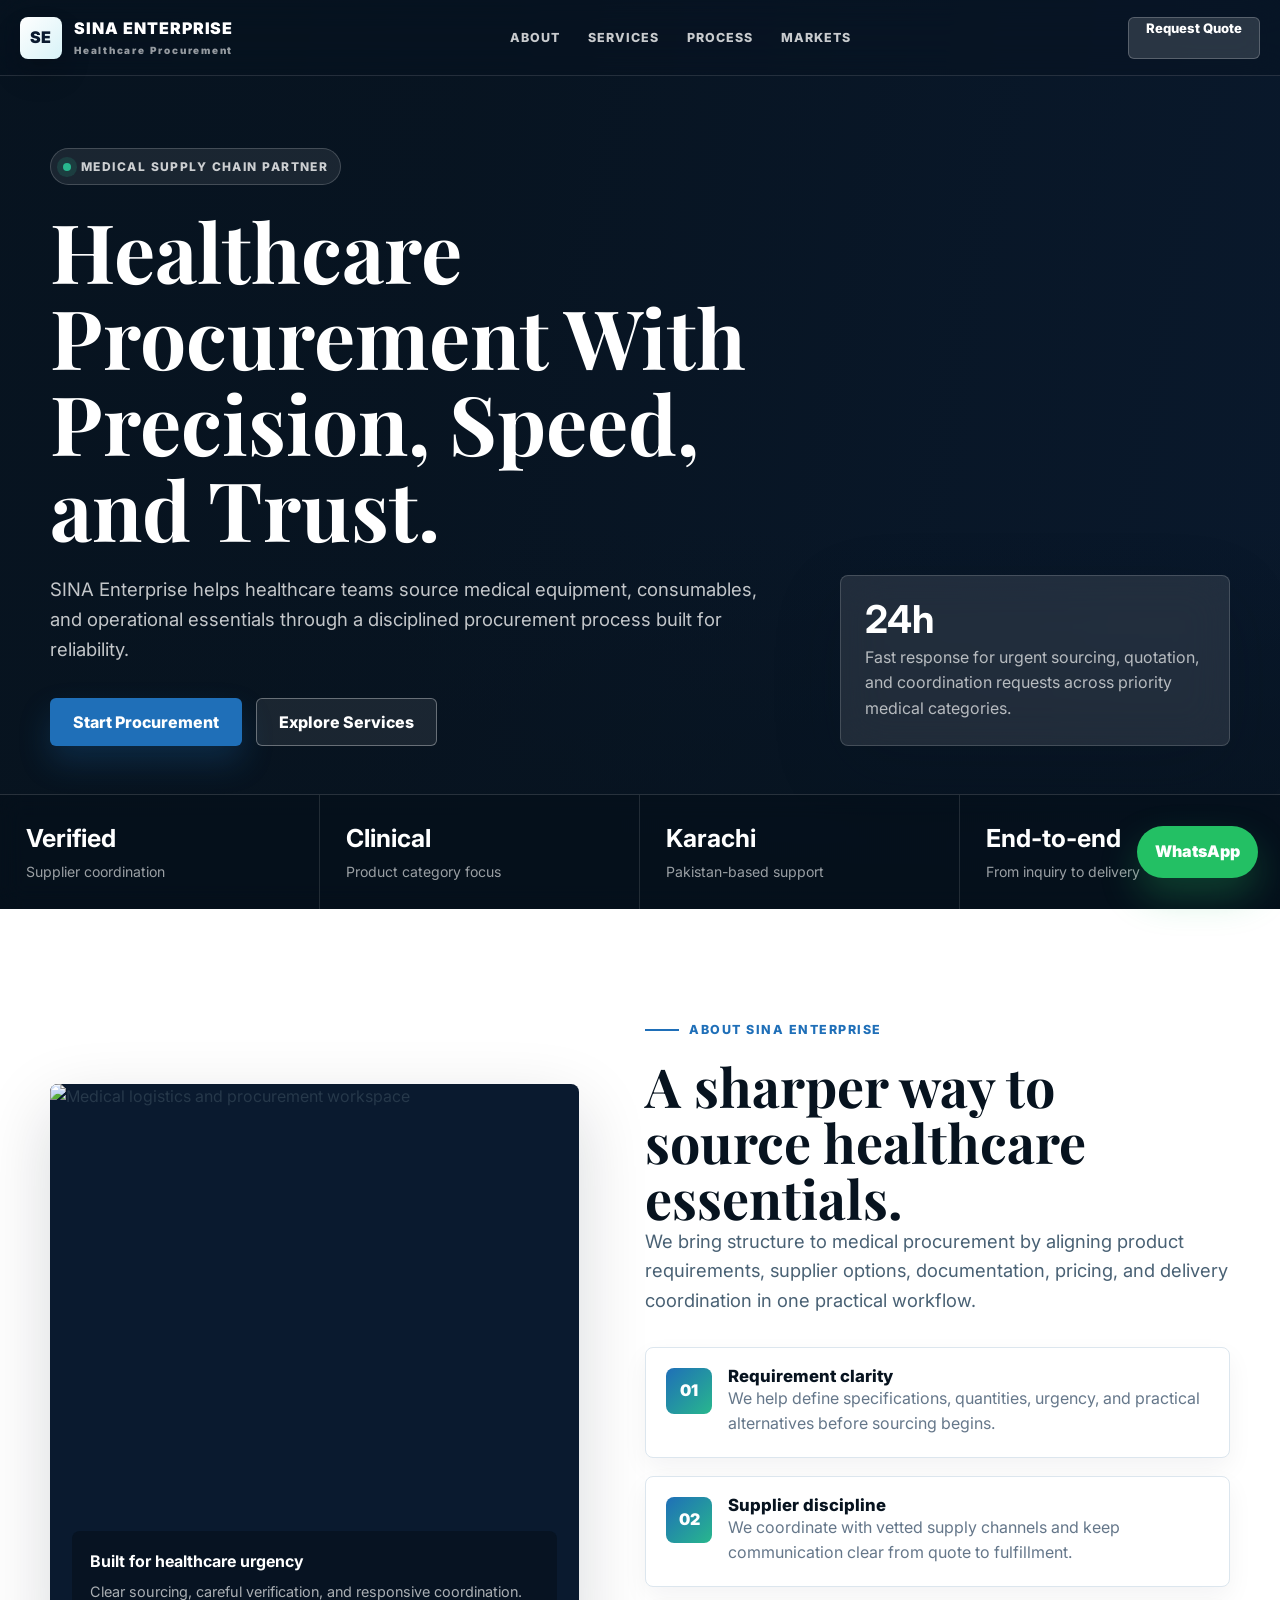
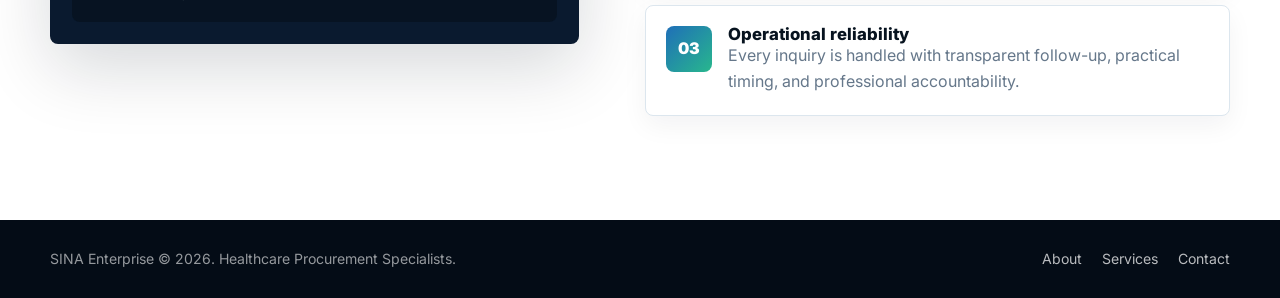
==== commit e27a3b08: "Update print statement from 'Hello' to 'Goodbye'" ====
--- a/index.html
+++ b/index.html
@@ -1,1047 +1,848 @@
 <!DOCTYPE html>
 <html lang="en">
 <head>
-<meta charset="UTF-8">
-<meta name="viewport" content="width=device-width, initial-scale=1.0">
-<title>SINA Enterprise — Healthcare Procurement Specialists</title>
-<link rel="preconnect" href="https://fonts.googleapis.com">
-<link href="https://fonts.googleapis.com/css2?family=Inter:wght@300;400;500;600;700&family=Playfair+Display:wght@400;500;600;700&display=swap" rel="stylesheet">
-<style>
-*, *::before, *::after { box-sizing: border-box; margin: 0; padding: 0; }
-
-:root {
-  --blue-900: #0A1628;
-  --blue-800: #0D1F3C;
-  --blue-700: #102A52;
-  --blue-600: #1A3A6B;
-  --blue-500: #1E4D8C;
-  --blue-400: #2563AB;
-  --blue-300: #3B82C4;
-  --blue-100: #DBEAFE;
-  --blue-50:  #EFF6FF;
-  --white:    #FFFFFF;
-  --grey-50:  #F8FAFC;
-  --grey-100: #F1F5F9;
-  --grey-200: #E2E8F0;
-  --grey-300: #CBD5E1;
-  --grey-400: #94A3B8;
-  --grey-500: #64748B;
-  --grey-600: #475569;
-  --grey-700: #334155;
-  --grey-800: #1E293B;
-  --grey-900: #0F172A;
-  --shadow-sm: 0 1px 3px rgba(10,22,40,0.08), 0 1px 2px rgba(10,22,40,0.06);
-  --shadow-md: 0 4px 16px rgba(10,22,40,0.10), 0 2px 6px rgba(10,22,40,0.07);
-  --shadow-lg: 0 10px 40px rgba(10,22,40,0.13), 0 4px 12px rgba(10,22,40,0.08);
-}
-
-html { scroll-behavior: smooth; }
-body {
-  font-family: 'Inter', sans-serif;
-  background: var(--white);
-  color: var(--grey-800);
-  line-height: 1.7;
-  -webkit-font-smoothing: antialiased;
-}
-
-::-webkit-scrollbar { width: 6px; }
-::-webkit-scrollbar-track { background: var(--grey-100); }
-::-webkit-scrollbar-thumb { background: var(--blue-400); border-radius: 3px; }
-
-/*  NAV  */
-nav {
-  position: fixed; top: 0; width: 100%; z-index: 1000;
-  background: rgba(10, 22, 40, 0.75);
-  backdrop-filter: blur(20px);
-  -webkit-backdrop-filter: blur(20px);
-  border-bottom: 1px solid rgba(255,255,255,0.08);
-  padding: 0 6%;
-  display: flex; align-items: center; justify-content: space-between;
-  height: 74px;
-  transition: background 0.4s, box-shadow 0.4s, border-color 0.4s;
-}
-
-nav.scrolled {
-  background: rgba(255,255,255,0.98);
-  border-bottom: 1px solid var(--grey-200);
-  box-shadow: var(--shadow-md);
-}
-
-nav.scrolled .nav-links a { color: var(--grey-600); }
-nav.scrolled .nav-links a:hover { color: var(--blue-600); }
-nav.scrolled .nav-cta { background: var(--blue-500) !important; }
-
-.nav-logo { display: flex; align-items: center; text-decoration: none; }
-.nav-logo img { height: 42px; width: auto; mix-blend-mode: multiply; }
-
-.nav-links { display: flex; gap: 2.2rem; list-style: none; align-items: center; }
-.nav-links a {
-  font-size: 0.8rem; font-weight: 500; color: rgba(255,255,255,0.8);
-  text-decoration: none; letter-spacing: 0.07em; text-transform: uppercase;
-  transition: color 0.2s; position: relative;
-}
-.nav-links a::after {
-  content: ''; position: absolute; bottom: -4px; left: 0; right: 0;
-  height: 2px; background: var(--blue-300); transform: scaleX(0); transition: transform 0.2s;
-}
-.nav-links a:hover { color: #fff; }
-.nav-links a:hover::after { transform: scaleX(1); }
-
-.nav-cta {
-  background: rgba(255,255,255,0.15) !important;
-  border: 1px solid rgba(255,255,255,0.3) !important;
-  color: #fff !important;
-  padding: 9px 22px !important;
-  border-radius: 6px !important;
-  font-weight: 600 !important;
-  text-transform: none !important;
-  letter-spacing: 0.02em !important;
-  font-size: 0.85rem !important;
-  transition: background 0.2s, border-color 0.2s !important;
-  backdrop-filter: blur(8px);
-}
-.nav-cta::after { display: none !important; }
-.nav-cta:hover {
-  background: rgba(255,255,255,0.25) !important;
-  border-color: rgba(255,255,255,0.5) !important;
-  color: #fff !important;
-}
-
-nav.scrolled .nav-cta {
-  border: none !important;
-  background: var(--blue-500) !important;
-  color: #fff !important;
-  box-shadow: 0 2px 8px rgba(30,77,140,0.3) !important;
-}
-nav.scrolled .nav-cta:hover { background: var(--blue-600) !important; }
-
-.hamburger { display: none; flex-direction: column; gap: 5px; cursor: pointer; padding: 4px; }
-.hamburger span { display: block; width: 24px; height: 2px; background: rgba(255,255,255,0.85); border-radius: 2px; transition: all 0.3s; }
-nav.scrolled .hamburger span { background: var(--grey-700); }
-
-/*  HERO  */
-#hero {
-  position: relative;
-  min-height: 100vh;
-  display: flex;
-  flex-direction: column;
-  overflow: hidden;
-  background: var(--blue-900);
-}
-
-.hero-image-wrap {
-  position: absolute;
-  inset: 0;
-  z-index: 0;
-}
-
-.hero-image-wrap img {
-  width: 100%;
-  height: 100%;
-  object-fit: cover;
-  object-position: center 30%;
-  display: block;
-}
-
-/* Multi-layer overlay: dark left panel fading to image on right */
-.hero-overlay {
-  position: absolute; inset: 0; z-index: 1;
-  background: linear-gradient(
-    105deg,
-    rgba(8, 16, 32, 0.92) 0%,
-    rgba(10, 22, 40, 0.88) 35%,
-    rgba(10, 22, 40, 0.55) 60%,
-    rgba(10, 22, 40, 0.18) 100%
-  );
-}
-
-/* Bottom fade so trust bar connects cleanly */
-.hero-bottom-fade {
-  position: absolute; bottom: 0; left: 0; right: 0; height: 160px;
-  z-index: 2;
-  background: linear-gradient(to bottom, transparent, rgba(8,16,32,0.65));
-  pointer-events: none;
-}
-
-.hero-content {
-  position: relative; z-index: 3;
-  flex: 1;
-  display: flex;
-  align-items: center;
-  padding: 140px 6% 80px;
-  max-width: 100%;
-}
-
-.hero-content-inner {
-  max-width: 640px;
-}
-
-.hero-logo {
-  margin-bottom: 2rem;
-}
-
-.hero-logo img {
-  height: 72px;
-  width: auto;
-}
-
-.hero-badge {
-  display: inline-flex; align-items: center; gap: 8px;
-  background: rgba(255,255,255,0.08);
-  border: 1px solid rgba(255,255,255,0.18);
-  border-radius: 50px;
-  padding: 6px 16px 6px 10px;
-  margin-bottom: 1.8rem;
-}
-
-.hero-badge-dot {
-  width: 7px; height: 7px;
-  background: #4ADE80;
-  border-radius: 50%;
-  animation: pulse 2.2s ease-in-out infinite;
-}
-
-@keyframes pulse {
-  0%, 100% { opacity: 1; transform: scale(1); box-shadow: 0 0 0 0 rgba(74,222,128,0.5); }
-  50% { opacity: 0.7; transform: scale(1.3); box-shadow: 0 0 0 4px rgba(74,222,128,0); }
-}
-
-.hero-badge span {
-  font-size: 0.75rem; font-weight: 600; letter-spacing: 0.1em;
-  text-transform: uppercase; color: rgba(255,255,255,0.7);
-}
-
-.hero-title {
-  font-family: 'Playfair Display', serif;
-  font-size: clamp(2.8rem, 5vw, 4.6rem);
-  font-weight: 700;
-  line-height: 1.06;
-  color: #fff;
-  margin-bottom: 0.5rem;
-  letter-spacing: -0.02em;
-}
-
-.hero-title em {
-  font-style: italic;
-  color: var(--blue-300);
-}
-
-.hero-tagline {
-  font-size: 0.82rem;
-  font-weight: 400;
-  color: rgba(255,255,255,0.38);
-  letter-spacing: 0.22em;
-  text-transform: uppercase;
-  margin-bottom: 1.8rem;
-}
-
-.hero-desc {
-  font-size: 1.02rem;
-  color: rgba(255,255,255,0.62);
-  max-width: 520px;
-  margin-bottom: 2.8rem;
-  line-height: 1.88;
-  font-weight: 300;
-}
-
-.hero-actions {
-  display: flex; gap: 1rem; flex-wrap: wrap; align-items: center;
-  margin-bottom: 3.5rem;
-}
-
-.btn-primary {
-  background: var(--blue-400);
-  color: #fff;
-  padding: 14px 34px;
-  border-radius: 6px;
-  text-decoration: none;
-  font-weight: 600;
-  font-size: 0.9rem;
-  letter-spacing: 0.02em;
-  transition: background 0.2s, transform 0.15s, box-shadow 0.2s;
-  display: inline-block;
-  box-shadow: 0 4px 18px rgba(37,99,171,0.45);
-}
-.btn-primary:hover {
-  background: var(--blue-300);
-  transform: translateY(-2px);
-  box-shadow: 0 6px 26px rgba(37,99,171,0.55);
-}
-
-.btn-outline {
-  border: 1.5px solid rgba(255,255,255,0.3);
-  color: rgba(255,255,255,0.85);
-  padding: 13px 28px;
-  border-radius: 6px;
-  text-decoration: none;
-  font-weight: 500;
-  font-size: 0.9rem;
-  transition: border-color 0.2s, background 0.2s, color 0.2s;
-  display: inline-block;
-}
-.btn-outline:hover {
-  border-color: rgba(255,255,255,0.65);
-  background: rgba(255,255,255,0.08);
-  color: #fff;
-}
-
-/* Hero stat strip */
-.hero-stats {
-  display: flex; gap: 2.5rem; flex-wrap: wrap;
-  padding-top: 2.5rem;
-  border-top: 1px solid rgba(255,255,255,0.1);
-}
-
-.hero-stat {}
-.hero-stat-value {
-  font-family: 'Playfair Display', serif;
-  font-size: 1.6rem;
-  font-weight: 700;
-  color: #fff;
-  line-height: 1;
-  margin-bottom: 3px;
-}
-.hero-stat-label {
-  font-size: 0.73rem;
-  font-weight: 500;
-  letter-spacing: 0.08em;
-  text-transform: uppercase;
-  color: rgba(255,255,255,0.42);
-}
-
-/*  TRUST BAR  */
-.trust-bar {
-  background: var(--blue-800);
-  border-top: 1px solid rgba(255,255,255,0.06);
-  border-bottom: 1px solid rgba(255,255,255,0.06);
-  padding: 1.1rem 6%;
-  position: relative; z-index: 10;
-}
-
-.trust-bar-inner {
-  max-width: 1240px; margin: 0 auto;
-  display: flex; align-items: center; justify-content: center;
-  gap: 2.5rem; flex-wrap: wrap;
-}
-
-.trust-item {
-  display: flex; align-items: center; gap: 8px;
-  font-size: 0.78rem; font-weight: 500;
-  color: rgba(255,255,255,0.48);
-  letter-spacing: 0.04em; text-transform: uppercase;
-}
-
-.trust-divider { width: 1px; height: 18px; background: rgba(255,255,255,0.1); }
-
-/*  SECTION COMMONS  */
-.section-inner { max-width: 1240px; margin: 0 auto; }
-
-.section-tag {
-  display: inline-flex; align-items: center; gap: 8px;
-  font-size: 0.72rem; font-weight: 700;
-  letter-spacing: 0.14em; text-transform: uppercase;
-  color: var(--blue-500); margin-bottom: 0.9rem;
-}
-.section-tag::before {
-  content: ''; display: block; width: 20px; height: 2px;
-  background: var(--blue-500); border-radius: 2px;
-}
-
-.section-title {
-  font-family: 'Playfair Display', serif;
-  font-size: clamp(1.85rem, 3vw, 2.75rem);
-  font-weight: 700; color: var(--blue-900);
-  line-height: 1.15; margin-bottom: 1.1rem;
-}
-
-/*  ABOUT  */
-#about { padding: 110px 6%; background: var(--white); }
-
-.about-grid {
-  display: grid; grid-template-columns: 1fr 1fr;
-  gap: 5rem; align-items: center; margin-top: 3rem;
-}
-
-.about-text p {
-  font-size: 0.97rem; color: var(--grey-600);
-  line-height: 1.9; margin-bottom: 1.2rem;
-}
-.about-text p strong { color: var(--blue-700); font-weight: 600; }
-
-.about-pillars { display: grid; grid-template-columns: 1fr 1fr; gap: 1rem; }
-
-.pillar {
-  background: var(--grey-50); border: 1px solid var(--grey-200);
-  border-radius: 10px; padding: 1.4rem;
-  transition: border-color 0.2s, box-shadow 0.2s, transform 0.2s;
-}
-.pillar:hover {
-  border-color: var(--blue-300); box-shadow: var(--shadow-sm);
-  transform: translateY(-2px);
-}
-.pillar-icon { font-size: 22px; margin-bottom: 0.65rem; display: block; }
-.pillar h4 { font-size: 0.88rem; font-weight: 700; color: var(--blue-800); margin-bottom: 0.3rem; }
-.pillar p { font-size: 0.81rem; color: var(--grey-500); line-height: 1.6; }
-
-/*  SERVICES  */
-#services {
-  padding: 110px 6%;
-  background: var(--grey-50);
-  border-top: 1px solid var(--grey-200);
-  border-bottom: 1px solid var(--grey-200);
-}
-
-.services-intro { max-width: 620px; margin-bottom: 3.5rem; }
-.services-intro p { font-size: 0.98rem; color: var(--grey-500); margin-top: 0.8rem; line-height: 1.85; }
-
-.services-grid { display: grid; grid-template-columns: repeat(3, 1fr); gap: 1.4rem; }
-
-.service-card {
-  background: var(--white); border: 1px solid var(--grey-200);
-  border-radius: 12px; padding: 2rem 1.8rem;
-  transition: transform 0.25s, box-shadow 0.25s, border-color 0.25s;
-  position: relative; overflow: hidden;
-}
-.service-card::after {
-  content: ''; position: absolute; top: 0; left: 0; right: 0; height: 3px;
-  background: linear-gradient(90deg, var(--blue-500), var(--blue-300));
-  transform: scaleX(0); transform-origin: left; transition: transform 0.3s;
-}
-.service-card:hover { transform: translateY(-5px); box-shadow: var(--shadow-lg); border-color: var(--blue-100); }
-.service-card:hover::after { transform: scaleX(1); }
-.service-num {
-  font-family: 'Playfair Display', serif; font-size: 2.2rem;
-  font-weight: 700; color: var(--grey-200); line-height: 1; margin-bottom: 0.8rem;
-}
-.service-card h3 {
-  font-size: 0.97rem; font-weight: 700; color: var(--blue-800);
-  margin-bottom: 0.65rem; line-height: 1.3;
-}
-.service-card p { font-size: 0.86rem; color: var(--grey-500); line-height: 1.75; }
-
-/*  INDUSTRIES  */
-#industries {
-  padding: 110px 6%;
-  background: var(--blue-900);
-  position: relative; overflow: hidden;
-}
-#industries::before {
-  content: ''; position: absolute; inset: 0;
-  background: radial-gradient(ellipse 60% 80% at 100% 50%, rgba(37,99,171,0.15) 0%, transparent 70%);
-  pointer-events: none;
-}
-#industries .section-tag { color: var(--blue-300); }
-#industries .section-tag::before { background: var(--blue-300); }
-#industries .section-title { color: var(--white); }
-
-.industries-layout {
-  display: grid; grid-template-columns: 1fr 1.6fr;
-  gap: 5rem; align-items: start;
-  margin-top: 3rem; position: relative; z-index: 1;
-}
-.industries-text p {
-  font-size: 0.97rem; color: rgba(255,255,255,0.58);
-  line-height: 1.9; margin-bottom: 1.2rem; font-weight: 300;
-}
-.focus-badge {
-  display: inline-flex; align-items: center; gap: 8px;
-  background: rgba(255,255,255,0.07); border: 1px solid rgba(255,255,255,0.14);
-  border-radius: 6px; padding: 10px 18px;
-  font-size: 0.8rem; font-weight: 600;
-  color: rgba(255,255,255,0.82); margin-top: 0.5rem; letter-spacing: 0.03em;
-}
-.focus-badge .dot { width: 8px; height: 8px; background: #4ADE80; border-radius: 50%; }
-
-.healthcare-cards { display: grid; grid-template-columns: 1fr 1fr; gap: 1rem; }
-.hc-card {
-  background: rgba(255,255,255,0.04); border: 1px solid rgba(255,255,255,0.08);
-  border-radius: 10px; padding: 1.4rem;
-  transition: background 0.2s, border-color 0.2s;
-}
-.hc-card:hover { background: rgba(255,255,255,0.08); border-color: rgba(255,255,255,0.15); }
-.hc-card .hc-icon { font-size: 20px; margin-bottom: 0.65rem; display: block; }
-.hc-card h4 { font-size: 0.9rem; font-weight: 600; color: rgba(255,255,255,0.9); margin-bottom: 0.3rem; }
-.hc-card p { font-size: 0.8rem; color: rgba(255,255,255,0.44); line-height: 1.6; }
-.hc-card.featured {
-  grid-column: 1 / -1;
-  background: rgba(37,99,171,0.2); border-color: rgba(59,130,196,0.3);
-  display: flex; align-items: flex-start; gap: 1.2rem;
-}
-.hc-card.featured h4 { font-size: 0.97rem; color: #fff; }
-
-/*  PEOPLE  */
-#people { padding: 110px 6%; background: var(--white); }
-.people-intro { max-width: 560px; margin-bottom: 3.5rem; }
-.people-intro p { font-size: 0.97rem; color: var(--grey-500); margin-top: 0.8rem; line-height: 1.85; }
-.team-grid { display: grid; grid-template-columns: repeat(auto-fit, minmax(340px, 1fr)); gap: 2rem; }
-
-.team-card {
-  background: var(--white); border: 1px solid var(--grey-200);
-  border-radius: 14px; overflow: hidden;
-  transition: transform 0.25s, box-shadow 0.25s;
-  box-shadow: var(--shadow-sm);
-}
-.team-card:hover { transform: translateY(-5px); box-shadow: var(--shadow-lg); }
-
-.team-avatar-wrap {
-  background: linear-gradient(135deg, var(--blue-700) 0%, var(--blue-900) 100%);
-  height: 175px; display: flex; align-items: center; justify-content: center;
-  position: relative; overflow: hidden;
-}
-.team-avatar-wrap::before {
-  content: ''; position: absolute; inset: 0;
-  background-image: linear-gradient(rgba(255,255,255,0.03) 1px, transparent 1px), linear-gradient(90deg, rgba(255,255,255,0.03) 1px, transparent 1px);
-  background-size: 30px 30px;
-}
-.team-avatar-wrap::after {
-  content: ''; position: absolute; bottom: -1px; left: 0; right: 0;
-  height: 40px; background: var(--white);
-  border-radius: 50% 50% 0 0 / 100% 100% 0 0;
-}
-.team-avatar-initials {
-  width: 85px; height: 85px; border-radius: 50%;
-  background: rgba(255,255,255,0.12); border: 2px solid rgba(255,255,255,0.22);
-  display: flex; align-items: center; justify-content: center;
-  font-family: 'Playfair Display', serif; font-size: 1.75rem; font-weight: 700;
-  color: #fff; z-index: 1; backdrop-filter: blur(8px);
-}
-.team-body { padding: 1.2rem 1.8rem 2rem; }
-.team-name { font-family: 'Playfair Display', serif; font-size: 1.45rem; font-weight: 700; color: var(--blue-900); margin-bottom: 4px; }
-.team-role {
-  display: inline-block; font-size: 0.7rem; font-weight: 700;
-  letter-spacing: 0.1em; text-transform: uppercase; color: var(--blue-500);
-  background: var(--blue-50); border: 1px solid var(--blue-100);
-  padding: 4px 12px; border-radius: 4px; margin-bottom: 1rem;
-}
-.team-divider { width: 26px; height: 2px; background: var(--blue-400); margin: 0.8rem 0; border-radius: 2px; }
-.team-bio { font-size: 0.88rem; color: var(--grey-500); line-height: 1.82; }
-
-/*  CONTACT  */
-#contact {
-  padding: 110px 6%;
-  background: var(--grey-50);
-  border-top: 1px solid var(--grey-200);
-}
-.contact-grid { display: grid; grid-template-columns: 1fr 1.5fr; gap: 5rem; margin-top: 3.5rem; }
-.contact-info h3 { font-family: 'Playfair Display', serif; font-size: 1.35rem; color: var(--blue-900); margin-bottom: 0.75rem; font-weight: 600; }
-.contact-info > p { font-size: 0.94rem; color: var(--grey-500); line-height: 1.85; margin-bottom: 2.2rem; }
-.contact-detail { display: flex; align-items: flex-start; gap: 14px; margin-bottom: 1.3rem; }
-.cd-icon {
-  width: 40px; height: 40px; background: var(--blue-50); border-radius: 8px;
-  display: flex; align-items: center; justify-content: center;
-  font-size: 16px; flex-shrink: 0; border: 1px solid var(--blue-100);
-}
-.cd-label { font-size: 0.7rem; font-weight: 700; letter-spacing: 0.08em; text-transform: uppercase; color: var(--grey-400); margin-bottom: 2px; }
-.cd-value { font-size: 0.91rem; color: var(--blue-800); font-weight: 500; }
-
-.contact-form {
-  background: var(--white); border: 1px solid var(--grey-200);
-  border-radius: 14px; padding: 2.5rem; box-shadow: var(--shadow-md);
-}
-.form-row { display: grid; grid-template-columns: 1fr 1fr; gap: 1rem; }
-.form-group { margin-bottom: 1.15rem; }
-.form-group label {
-  display: block; font-size: 0.75rem; font-weight: 600;
-  letter-spacing: 0.05em; text-transform: uppercase;
-  color: var(--grey-600); margin-bottom: 0.45rem;
-}
-.form-group input,
-.form-group textarea,
-.form-group select {
-  width: 100%; padding: 11px 14px;
-  border: 1.5px solid var(--grey-200); border-radius: 7px;
-  background: var(--white); font-family: 'Inter', sans-serif;
-  font-size: 0.91rem; color: var(--grey-800);
-  transition: border-color 0.2s, box-shadow 0.2s;
-  outline: none; appearance: none;
-}
-.form-group input:focus,
-.form-group textarea:focus,
-.form-group select:focus {
-  border-color: var(--blue-400); box-shadow: 0 0 0 3px rgba(37,99,171,0.1);
-}
-.form-group input::placeholder,
-.form-group textarea::placeholder { color: var(--grey-400); }
-.form-group textarea { height: 118px; resize: vertical; }
-.form-submit {
-  width: 100%; background: var(--blue-500); color: #fff; border: none;
-  padding: 14px; border-radius: 7px; font-family: 'Inter', sans-serif;
-  font-size: 0.93rem; font-weight: 600; cursor: pointer; letter-spacing: 0.02em;
-  transition: background 0.2s, transform 0.15s, box-shadow 0.2s;
-  margin-top: 0.5rem; box-shadow: 0 3px 12px rgba(30,77,140,0.28);
-}
-.form-submit:hover { background: var(--blue-600); transform: translateY(-1px); box-shadow: 0 5px 20px rgba(30,77,140,0.38); }
-
-/*  FOOTER  */
-footer {
-  background: var(--blue-900); color: rgba(255,255,255,0.4);
-  padding: 2.5rem 6%;
-}
-.footer-inner {
-  max-width: 1240px; margin: 0 auto;
-  display: flex; align-items: center; justify-content: space-between;
-  flex-wrap: wrap; gap: 1rem;
-}
-.footer-logo img { height: 36px; width: auto; }
-.footer-copy { font-size: 0.8rem; text-align: center; }
-.footer-copy span { display: block; font-size: 0.73rem; margin-top: 2px; opacity: 0.6; }
-.footer-links { display: flex; gap: 1.5rem; }
-.footer-links a { font-size: 0.78rem; color: rgba(255,255,255,0.38); text-decoration: none; transition: color 0.2s; }
-.footer-links a:hover { color: rgba(255,255,255,0.72); }
-
-/*  WHATSAPP FLOAT  */
-.whatsapp-float {
-  position: fixed; bottom: 28px; right: 28px; z-index: 9999;
-  display: flex; align-items: center; gap: 10px;
-  background: #25D366; color: #fff;
-  padding: 13px 22px 13px 16px;
-  border-radius: 50px; text-decoration: none;
-  font-size: 0.86rem; font-weight: 600;
-  box-shadow: 0 4px 22px rgba(37,211,102,0.5);
-  transition: transform 0.2s, box-shadow 0.2s;
-  letter-spacing: 0.01em;
-}
-.whatsapp-float:hover { transform: translateY(-3px) scale(1.03); box-shadow: 0 8px 30px rgba(37,211,102,0.6); }
-.whatsapp-float svg { flex-shrink: 0; }
-.whatsapp-float .wa-label { white-space: nowrap; }
-
-/*  MOBILE NAV  */
-.mobile-menu {
-  display: none; position: fixed;
-  top: 74px; left: 0; right: 0;
-  background: var(--white); border-bottom: 1px solid var(--grey-200);
-  padding: 1.5rem 6%; z-index: 999;
-  box-shadow: var(--shadow-md); flex-direction: column; gap: 0;
-}
-.mobile-menu.open { display: flex; }
-.mobile-menu a {
-  padding: 1rem 0; font-size: 1rem; font-weight: 500;
-  color: var(--grey-700); text-decoration: none;
-  border-bottom: 1px solid var(--grey-100); transition: color 0.2s;
-}
-.mobile-menu a:hover { color: var(--blue-600); }
-.mobile-menu a:last-child {
-  border-bottom: none; margin-top: 0.5rem;
-  background: var(--blue-500); color: #fff;
-  text-align: center; padding: 12px; border-radius: 6px; font-weight: 600;
-}
-
-/*  RESPONSIVE  */
-@media (max-width: 1024px) {
-  .about-grid, .industries-layout, .contact-grid { grid-template-columns: 1fr; gap: 3rem; }
-  .services-grid { grid-template-columns: 1fr 1fr; }
-  .hero-stats { gap: 1.8rem; }
-}
-
-@media (max-width: 768px) {
-  .nav-links { display: none; }
-  .hamburger { display: flex; }
-  .services-grid { grid-template-columns: 1fr; }
-  .healthcare-cards { grid-template-columns: 1fr; }
-  .form-row { grid-template-columns: 1fr; }
-  .hc-card.featured { flex-direction: column; gap: 0.8rem; }
-  .about-pillars { grid-template-columns: 1fr; }
-  .trust-bar-inner { gap: 1.2rem; }
-  .trust-divider { display: none; }
-  .footer-inner { flex-direction: column; align-items: center; text-align: center; }
-  .footer-links { justify-content: center; }
-  .whatsapp-float .wa-label { display: none; }
-  .whatsapp-float { padding: 14px; border-radius: 50%; }
-  .hero-image-wrap img { object-position: 70% center; }
-  .hero-stats { gap: 1.5rem; }
-}
-
-@media (max-width: 480px) {
-  #hero, #about, #services, #industries, #people, #contact { padding-left: 5%; padding-right: 5%; }
-  nav { padding: 0 5%; }
-  .hero-content { padding-left: 5%; padding-right: 5%; }
-}
-
-/*  HERO STAT CARDS  */
-.hero-stat-cards {
-  display: flex;
-  flex-direction: column;
-  gap: 0.9rem;
-  padding-top: 2.5rem;
-  border-top: 1px solid rgba(255,255,255,0.1);
-}
-
-.hsc {
-  display: flex;
-  align-items: flex-start;
-  gap: 1rem;
-  background: rgba(255,255,255,0.05);
-  border: 1px solid rgba(255,255,255,0.09);
-  border-radius: 10px;
-  padding: 1.1rem 1.3rem;
-  transition: background 0.2s, border-color 0.2s;
-  backdrop-filter: blur(8px);
-}
-
-.hsc:hover {
-  background: rgba(255,255,255,0.09);
-  border-color: rgba(255,255,255,0.16);
-}
-
-.hsc-icon-wrap {
-  width: 42px; height: 42px;
-  background: rgba(37,99,171,0.35);
-  border: 1px solid rgba(59,130,196,0.3);
-  border-radius: 8px;
-  display: flex; align-items: center; justify-content: center;
-  color: rgba(255,255,255,0.75);
-  flex-shrink: 0;
-}
-
-.hsc-label {
-  font-size: 0.69rem;
-  font-weight: 600;
-  letter-spacing: 0.1em;
-  text-transform: uppercase;
-  color: rgba(255,255,255,0.4);
-  margin-bottom: 2px;
-}
-
-.hsc-value {
-  font-family: 'Playfair Display', serif;
-  font-size: 1.15rem;
-  font-weight: 700;
-  color: #fff;
-  line-height: 1.1;
-  margin-bottom: 2px;
-}
-
-.hsc-sub {
-  font-size: 0.76rem;
-  color: rgba(255,255,255,0.45);
-  font-weight: 300;
-  line-height: 1.4;
-}
-
-
-.pillar-icon-svg {
-  width: 36px; height: 36px;
-  background: var(--blue-50);
-  border: 1px solid var(--blue-100);
-  border-radius: 7px;
-  display: flex; align-items: center; justify-content: center;
-  color: var(--blue-500);
-  margin-bottom: 0.75rem;
-}
-
-
-.hc-icon-svg {
-  width: 32px; height: 32px;
-  background: rgba(255,255,255,0.08);
-  border: 1px solid rgba(255,255,255,0.12);
-  border-radius: 7px;
-  display: flex; align-items: center; justify-content: center;
-  color: rgba(255,255,255,0.65);
-  margin-bottom: 0.6rem;
-  flex-shrink: 0;
-}
-.hc-card.featured .hc-icon-svg {
-  margin-bottom: 0;
-  margin-top: 2px;
-}
-
-</style>
+  <meta charset="UTF-8">
+  <meta name="viewport" content="width=device-width, initial-scale=1.0">
+  <title>SINA Enterprise | Healthcare Procurement Specialists</title>
+  <meta name="description" content="SINA Enterprise supports hospitals, clinics, and medical organizations with reliable healthcare procurement, sourcing, and supply coordination.">
+  <link rel="preconnect" href="https://fonts.googleapis.com">
+  <link rel="preconnect" href="https://images.unsplash.com">
+  <link href="https://fonts.googleapis.com/css2?family=Inter:wght@400;500;600;700;800&family=Playfair+Display:wght@600;700&display=swap" rel="stylesheet">
+  <style>
+    *, *::before, *::after { box-sizing: border-box; }
+    * { margin: 0; padding: 0; }
+
+    :root {
+      --ink: #07131f;
+      --navy: #0a1a2f;
+      --blue: #1f6fb8;
+      --cyan: #5dc7d9;
+      --mint: #28b78d;
+      --gold: #c8a24a;
+      --paper: #ffffff;
+      --mist: #f4f8fb;
+      --line: #dce6ee;
+      --text: #26384a;
+      --muted: #65778a;
+      --shadow: 0 24px 70px rgba(7, 19, 31, 0.16);
+      --soft-shadow: 0 14px 34px rgba(7, 19, 31, 0.10);
+      --max: 1180px;
+    }
+
+    html { scroll-behavior: smooth; }
+
+    body {
+      font-family: Inter, system-ui, -apple-system, BlinkMacSystemFont, "Segoe UI", sans-serif;
+      color: var(--text);
+      background: var(--paper);
+      line-height: 1.6;
+      -webkit-font-smoothing: antialiased;
+    }
+
+    img { max-width: 100%; display: block; }
+    a { color: inherit; text-decoration: none; }
+
+    .container {
+      width: min(var(--max), calc(100% - 40px));
+      margin: 0 auto;
+    }
+
+    .section {
+      padding: 104px 0;
+      position: relative;
+    }
+
+    .eyebrow {
+      display: inline-flex;
+      align-items: center;
+      gap: 10px;
+      color: var(--blue);
+      font-size: 0.78rem;
+      font-weight: 800;
+      letter-spacing: 0.12em;
+      text-transform: uppercase;
+      margin-bottom: 18px;
+    }
+
+    .eyebrow::before {
+      content: "";
+      width: 34px;
+      height: 2px;
+      background: currentColor;
+    }
+
+    h1, h2, h3 {
+      color: var(--ink);
+      letter-spacing: 0;
+      line-height: 1.05;
+    }
+
+    h1, h2 {
+      font-family: "Playfair Display", Georgia, serif;
+    }
+
+    h1 {
+      max-width: 780px;
+      font-size: clamp(3.05rem, 6.4vw, 6.1rem);
+      color: #fff;
+    }
+
+    h2 {
+      max-width: 760px;
+      font-size: clamp(2.35rem, 4.2vw, 4.8rem);
+    }
+
+    h3 {
+      font-size: 1.05rem;
+      font-weight: 800;
+    }
+
+    p {
+      color: var(--muted);
+      font-size: 1rem;
+    }
+
+    .lead {
+      max-width: 690px;
+      font-size: 1.15rem;
+      color: #496174;
+    }
+
+    .button {
+      display: inline-flex;
+      align-items: center;
+      justify-content: center;
+      min-height: 48px;
+      padding: 0 22px;
+      border-radius: 6px;
+      border: 1px solid transparent;
+      font-weight: 800;
+      transition: transform 0.2s ease, box-shadow 0.2s ease, background 0.2s ease;
+    }
+
+    .button:hover { transform: translateY(-2px); }
+    .button.primary { background: var(--blue); color: #fff; box-shadow: 0 16px 32px rgba(31, 111, 184, 0.24); }
+    .button.primary:hover { background: #155d9f; }
+    .button.secondary { border-color: rgba(255,255,255,0.34); color: #fff; background: rgba(255,255,255,0.08); }
+
+    .nav {
+      position: fixed;
+      inset: 0 0 auto 0;
+      z-index: 50;
+      height: 76px;
+      display: flex;
+      align-items: center;
+      background: rgba(7, 19, 31, 0.36);
+      border-bottom: 1px solid rgba(255,255,255,0.12);
+      backdrop-filter: blur(18px);
+      transition: background 0.25s ease, box-shadow 0.25s ease, border-color 0.25s ease;
+    }
+
+    .nav.scrolled {
+      background: rgba(255,255,255,0.96);
+      border-color: var(--line);
+      box-shadow: 0 12px 32px rgba(7,19,31,0.08);
+    }
+
+    .nav-inner {
+      display: flex;
+      align-items: center;
+      justify-content: space-between;
+      width: min(1280px, calc(100% - 40px));
+      margin: 0 auto;
+      gap: 26px;
+    }
+
+    .brand {
+      display: flex;
+      align-items: center;
+      gap: 12px;
+      color: #fff;
+      font-weight: 900;
+      letter-spacing: 0.06em;
+    }
+
+    .brand-mark {
+      width: 42px;
+      height: 42px;
+      display: grid;
+      place-items: center;
+      border-radius: 8px;
+      background: linear-gradient(135deg, #fff, #d7f2f7);
+      color: var(--navy);
+      box-shadow: 0 16px 30px rgba(0,0,0,0.16);
+      font-weight: 900;
+    }
+
+    .brand small {
+      display: block;
+      color: rgba(255,255,255,0.58);
+      font-size: 0.62rem;
+      letter-spacing: 0.18em;
+      margin-top: 1px;
+    }
+
+    .nav.scrolled .brand { color: var(--ink); }
+    .nav.scrolled .brand small { color: var(--muted); }
+
+    .nav-links {
+      display: flex;
+      align-items: center;
+      gap: 28px;
+      list-style: none;
+      color: rgba(255,255,255,0.78);
+      font-size: 0.78rem;
+      font-weight: 800;
+      letter-spacing: 0.08em;
+      text-transform: uppercase;
+    }
+
+    .nav-links a { position: relative; }
+    .nav-links a::after {
+      content: "";
+      position: absolute;
+      left: 0;
+      right: 0;
+      bottom: -8px;
+      height: 2px;
+      background: var(--cyan);
+      transform: scaleX(0);
+      transform-origin: left;
+      transition: transform 0.2s ease;
+    }
+
+    .nav-links a:hover::after { transform: scaleX(1); }
+    .nav.scrolled .nav-links { color: #405466; }
+
+    .nav-action {
+      min-height: 42px;
+      padding: 0 17px;
+      border-radius: 6px;
+      color: #fff;
+      background: rgba(255,255,255,0.14);
+      border: 1px solid rgba(255,255,255,0.22);
+      font-size: 0.82rem;
+      font-weight: 800;
+    }
+
+    .nav.scrolled .nav-action { background: var(--blue); border-color: var(--blue); }
+
+    .menu-toggle {
+      display: none;
+      width: 44px;
+      height: 44px;
+      border: 1px solid rgba(255,255,255,0.22);
+      border-radius: 6px;
+      background: rgba(255,255,255,0.08);
+      color: #fff;
+      font-size: 1.45rem;
+    }
+
+    .nav.scrolled .menu-toggle { color: var(--ink); border-color: var(--line); background: #fff; }
+
+    .mobile-panel {
+      display: none;
+      position: fixed;
+      z-index: 49;
+      top: 76px;
+      left: 20px;
+      right: 20px;
+      background: #fff;
+      box-shadow: var(--shadow);
+      border: 1px solid var(--line);
+      border-radius: 8px;
+      overflow: hidden;
+    }
+
+    .mobile-panel.open { display: block; }
+
+    .mobile-panel a {
+      display: block;
+      padding: 16px 18px;
+      border-bottom: 1px solid var(--line);
+      color: var(--ink);
+      font-weight: 800;
+    }
+
+    .hero {
+      min-height: 100vh;
+      position: relative;
+      display: grid;
+      align-items: end;
+      overflow: hidden;
+      background: var(--navy);
+      isolation: isolate;
+    }
+
+    .hero::before {
+      content: "";
+      position: absolute;
+      inset: 0;
+      z-index: -3;
+      background:
+        linear-gradient(100deg, rgba(7,19,31,0.96) 0%, rgba(7,19,31,0.88) 34%, rgba(7,19,31,0.48) 68%, rgba(7,19,31,0.18) 100%),
+        url("https://images.unsplash.com/photo-1587854692152-cbe660dbde88?auto=format&fit=crop&w=2400&q=85") center / cover;
+      transform: scale(1.02);
+    }
+
+    .hero::after {
+      content: "";
+      position: absolute;
+      inset: auto 0 0 0;
+      height: 42%;
+      z-index: -2;
+      background: linear-gradient(to bottom, transparent, rgba(7,19,31,0.96));
+    }
+
+    .hero-grid {
+      display: grid;
+      grid-template-columns: minmax(0, 1fr) 390px;
+      gap: 48px;
+      align-items: end;
+      padding: 148px 0 48px;
+    }
+
+    .hero-kicker {
+      display: inline-flex;
+      gap: 10px;
+      align-items: center;
+      margin-bottom: 22px;
+      padding: 8px 12px;
+      border: 1px solid rgba(255,255,255,0.18);
+      border-radius: 999px;
+      background: rgba(255,255,255,0.08);
+      color: rgba(255,255,255,0.78);
+      font-size: 0.75rem;
+      font-weight: 800;
+      letter-spacing: 0.12em;
+      text-transform: uppercase;
+    }
+
+    .hero-kicker span {
+      width: 8px;
+      height: 8px;
+      border-radius: 999px;
+      background: var(--mint);
+      box-shadow: 0 0 0 6px rgba(40,183,141,0.16);
+    }
+
+    .hero-copy {
+      max-width: 720px;
+      color: rgba(255,255,255,0.76);
+      font-size: 1.16rem;
+      margin-top: 24px;
+    }
+
+    .hero-actions {
+      display: flex;
+      flex-wrap: wrap;
+      gap: 14px;
+      margin-top: 34px;
+    }
+
+    .hero-card {
+      padding: 24px;
+      border-radius: 8px;
+      border: 1px solid rgba(255,255,255,0.16);
+      background: rgba(255,255,255,0.10);
+      backdrop-filter: blur(22px);
+      box-shadow: var(--shadow);
+      color: #fff;
+    }
+
+    .hero-card strong {
+      display: block;
+      font-size: 2.4rem;
+      line-height: 1;
+      color: #fff;
+      margin-bottom: 6px;
+    }
+
+    .hero-card p { color: rgba(255,255,255,0.68); }
+
+    .trust-row {
+      display: grid;
+      grid-template-columns: repeat(4, 1fr);
+      border-top: 1px solid rgba(255,255,255,0.14);
+      background: rgba(4, 12, 22, 0.42);
+      backdrop-filter: blur(12px);
+    }
+
+    .trust-item {
+      padding: 24px 26px;
+      border-right: 1px solid rgba(255,255,255,0.12);
+      color: #fff;
+    }
+
+    .trust-item:last-child { border-right: 0; }
+    .trust-item strong { display: block; font-size: 1.55rem; color: #fff; }
+    .trust-item span { color: rgba(255,255,255,0.6); font-size: 0.88rem; }
+
+    .split {
+      display: grid;
+      grid-template-columns: 0.95fr 1.05fr;
+      gap: 66px;
+      align-items: center;
+    }
+
+    .image-panel {
+      min-height: 560px;
+      border-radius: 8px;
+      overflow: hidden;
+      position: relative;
+      box-shadow: var(--shadow);
+      background: var(--navy);
+    }
+
+    .image-panel img {
+      width: 100%;
+      height: 100%;
+      min-height: inherit;
+      object-fit: cover;
+    }
+
+    .image-tag {
+      position: absolute;
+      left: 22px;
+      bottom: 22px;
+      right: 22px;
+      padding: 18px;
+      border-radius: 8px;
+      color: #fff;
+      background: rgba(7,19,31,0.78);
+      backdrop-filter: blur(16px);
+    }
+
+    .image-tag strong { display: block; margin-bottom: 4px; }
+    .image-tag span { color: rgba(255,255,255,0.66); font-size: 0.9rem; }
+
+    .feature-list {
+      display: grid;
+      gap: 18px;
+      margin-top: 32px;
+    }
+
+    .feature {
+      display: grid;
+      grid-template-columns: 46px 1fr;
+      gap: 16px;
+      padding: 20px;
+      border: 1px solid var(--line);
+      border-radius: 8px;
+      background: #fff;
+      box-shadow: 0 10px 26px rgba(7,19,31,0.05);
+    }
+
+    .icon {
+      width: 46px;
+      height: 46px;
+      display: grid;
+      place-items: center;
+      border-radius: 8px;
+      color: #fff;
+      background: linear-gradient(135deg, var(--blue), var(--mint));
+      font-weight: 900;
+    }
+
+    .services {
+      background: var(--mist);
+      overflow: hidden;
+    }
+
+    .section-head {
+      display: flex;
+      justify-content: space-between;
+      gap: 40px;
+      align-items: end;
+      margin-bottom: 46px;
+    }
+
+    .section-head .lead { max-width: 440px; }
+
+    .card-grid {
+      display: grid;
+      grid-template-columns: repeat(3, 1fr);
+      gap: 18px;
+    }
+
+    .service-card {
+      min-height: 310px;
+      padding: 28px;
+      border-radius: 8px;
+      border: 1px solid var(--line);
+      background: #fff;
+      box-shadow: 0 12px 30px rgba(7,19,31,0.06);
+      transition: transform 0.22s ease, box-shadow 0.22s ease, border-color 0.22s ease;
+    }
+
+    .service-card:hover {
+      transform: translateY(-6px);
+      box-shadow: var(--soft-shadow);
+      border-color: rgba(31,111,184,0.32);
+    }
+
+    .service-card .icon { margin-bottom: 26px; }
+    .service-card h3 { margin-bottom: 12px; }
+    .service-card p { margin-bottom: 24px; }
+
+    .service-card ul {
+      display: grid;
+      gap: 10px;
+      list-style: none;
+      color: #4d6175;
+      font-size: 0.92rem;
+    }
+
+    .service-card li {
+      display: flex;
+      gap: 9px;
+      align-items: flex-start;
+    }
+
+    .service-card li::before {
+      content: "";
+      flex: 0 0 7px;
+      width: 7px;
+      height: 7px;
+      margin-top: 8px;
+      border-radius: 999px;
+      background: var(--mint);
+    }
+
+    .process {
+      background: var(--navy);
+      color: #fff;
+    }
+
+    .process h2, .process h3 { color: #fff; }
+    .process .lead, .process p { color: rgba(255,255,255,0.66); }
+    .process .eyebrow { color: var(--cyan); }
+
+    .timeline {
+      display: grid;
+      grid-template-columns: repeat(4, 1fr);
+      gap: 1px;
+      margin-top: 48px;
+      background: rgba(255,255,255,0.14);
+      border: 1px solid rgba(255,255,255,0.14);
+      border-radius: 8px;
+      overflow: hidden;
+    }
+
+    .step {
+      min-height: 250px;
+      padding: 28px;
+      background: rgba(255,255,255,0.05);
+    }
+
+    .step span {
+      display: block;
+      color: var(--cyan);
+      font-weight: 900;
+      margin-bottom: 34px;
+    }
+
+    .industries-grid {
+      display: grid;
+      grid-template-columns: 1.1fr 0.9fr;
+      gap: 18px;
+      margin-top: 40px;
+    }
+
+    .industry-hero {
+      min-height: 470px;
+      border-radius: 8px;
+      overflow: hidden;
+      position: relative;
+      box-shadow: var(--shadow);
+    }
+
+    .industry-hero img {
+      width: 100%;
+      height: 100%;
+      object-fit: cover;
+    }
+
+    .industry-hero::after {
+      content: "";
+      position: absolute;
+      inset: 0;
+      background: linear-gradient(to top, rgba(7,19,31,0.78), transparent 58%);
+    }
+
+    .industry-hero-content {
+      position: absolute;
+      left: 28px;
+      right: 28px;
+      bottom: 28px;
+      z-index: 1;
+    }
+
+    .industry-hero-content h3 { color: #fff; font-size: 1.6rem; margin-bottom: 8px; }
+    .industry-hero-content p { color: rgba(255,255,255,0.72); }
+
+    .industry-list {
+      display: grid;
+      gap: 18px;
+    }
+
+    .industry-item {
+      padding: 24px;
+      border: 1px solid var(--line);
+      border-radius: 8px;
+      background: #fff;
+      box-shadow: 0 10px 28px rgba(7,19,31,0.05);
+    }
+
+    .contact {
+      background:
+        linear-gradient(100deg, rgba(7,19,31,0.92), rgba(7,19,31,0.78)),
+        url("https://images.unsplash.com/photo-1576091160550-2173dba999ef?auto=format&fit=crop&w=2200&q=85") center / cover;
+      color: #fff;
+    }
+
+    .contact h2 { color: #fff; }
+    .contact .lead { color: rgba(255,255,255,0.72); }
+    .contact-grid {
+      display: grid;
+      grid-template-columns: 1fr 420px;
+      gap: 44px;
+      align-items: end;
+    }
+
+    .contact-panel {
+      padding: 30px;
+      border-radius: 8px;
+      background: rgba(255,255,255,0.10);
+      border: 1px solid rgba(255,255,255,0.16);
+      backdrop-filter: blur(20px);
+      box-shadow: var(--shadow);
+    }
+
+    .contact-row {
+      display: grid;
+      gap: 5px;
+      padding: 17px 0;
+      border-bottom: 1px solid rgba(255,255,255,0.12);
+    }
+
+    .contact-row:last-child { border-bottom: 0; }
+
+    .contact-row span {
+      color: rgba(255,255,255,0.52);
+      font-size: 0.78rem;
+      font-weight: 800;
+      letter-spacing: 0.12em;
+      text-transform: uppercase;
+    }
+
+    .contact-row strong { color: #fff; font-size: 1.05rem; }
+
+    footer {
+      background: #040c16;
+      color: rgba(255,255,255,0.58);
+      padding: 28px 0;
+    }
+
+    .footer-inner {
+      display: flex;
+      justify-content: space-between;
+      align-items: center;
+      gap: 18px;
+      font-size: 0.88rem;
+    }
+
+    .footer-links {
+      display: flex;
+      gap: 20px;
+      color: rgba(255,255,255,0.72);
+    }
+
+    .whatsapp {
+      position: fixed;
+      right: 22px;
+      bottom: 22px;
+      z-index: 60;
+      display: inline-flex;
+      align-items: center;
+      gap: 10px;
+      min-height: 52px;
+      padding: 0 18px;
+      border-radius: 999px;
+      background: #23c064;
+      color: #fff;
+      font-weight: 900;
+      box-shadow: 0 18px 38px rgba(35,192,100,0.28);
+    }
+
+    .reveal {
+      opacity: 0;
+      transform: translateY(24px);
+      transition: opacity 0.7s ease, transform 0.7s ease;
+    }
+
+    .reveal.visible { opacity: 1; transform: none; }
+
+    @media (max-width: 960px) {
+      .nav-links, .nav-action { display: none; }
+      .menu-toggle { display: grid; place-items: center; }
+      .hero-grid, .split, .contact-grid, .industries-grid { grid-template-columns: 1fr; }
+      .hero-card { max-width: 480px; }
+      .trust-row, .card-grid, .timeline { grid-template-columns: repeat(2, 1fr); }
+      .section-head { display: block; }
+      .section-head .lead { margin-top: 18px; }
+    }
+
+    @media (max-width: 640px) {
+      .container, .nav-inner { width: min(100% - 28px, var(--max)); }
+      .section { padding: 72px 0; }
+      .hero-grid { padding: 118px 0 34px; gap: 28px; }
+      h1 { font-size: clamp(2.35rem, 10.8vw, 3.35rem); line-height: 1.08; }
+      h2 { font-size: 2.35rem; }
+      .hero-copy { font-size: 1.02rem; }
+      .trust-row, .card-grid, .timeline { grid-template-columns: 1fr; }
+      .trust-item { border-right: 0; border-bottom: 1px solid rgba(255,255,255,0.12); }
+      .image-panel, .industry-hero { min-height: 380px; }
+      .footer-inner { flex-direction: column; text-align: center; }
+      .whatsapp { left: 14px; right: 14px; justify-content: center; }
+    }
+  </style>
 </head>
 <body>
-
-<!-- NAV -->
-<nav id="navbar">
-  <a href="#hero" class="nav-logo">
-    <img src="[data-uri]" alt="SINA Enterprise" id="nav-logo-img">
-  </a>
-  <ul class="nav-links">
-    <li><a href="#about">About</a></li>
-    <li><a href="#services">Services</a></li>
-    <li><a href="#industries">Industries</a></li>
-    <li><a href="#people">Our People</a></li>
-    <li><a href="#contact" class="nav-cta">Get in Touch</a></li>
-  </ul>
-  <div class="hamburger" id="hamburger" onclick="toggleMenu()">
-    <span></span><span></span><span></span>
+  <nav class="nav" id="nav">
+    <div class="nav-inner">
+      <a class="brand" href="#top" aria-label="SINA Enterprise home">
+        <span class="brand-mark">SE</span>
+        <span>SINA ENTERPRISE<small>Healthcare Procurement</small></span>
+      </a>
+      <ul class="nav-links">
+        <li><a href="#about">About</a></li>
+        <li><a href="#services">Services</a></li>
+        <li><a href="#process">Process</a></li>
+        <li><a href="#markets">Markets</a></li>
+      </ul>
+      <a class="nav-action" href="#contact">Request Quote</a>
+      <button class="menu-toggle" id="menuToggle" type="button" aria-label="Open menu">|||</button>
+    </div>
+  </nav>
+
+  <div class="mobile-panel" id="mobilePanel">
+    <a href="#about">About</a>
+    <a href="#services">Services</a>
+    <a href="#process">Process</a>
+    <a href="#markets">Markets</a>
+    <a href="#contact">Request Quote</a>
   </div>
-</nav>
-
-<!-- MOBILE MENU -->
-<div class="mobile-menu" id="mobile-menu">
-  <a href="#about" onclick="closeMenu()">About</a>
-  <a href="#services" onclick="closeMenu()">Services</a>
-  <a href="#industries" onclick="closeMenu()">Industries</a>
-  <a href="#people" onclick="closeMenu()">Our People</a>
-  <a href="#contact" onclick="closeMenu()">Get in Touch</a>
-</div>
-
-<!-- HERO -->
-<section id="hero">
-  <div class="hero-image-wrap">
-    <img src="[data-uri]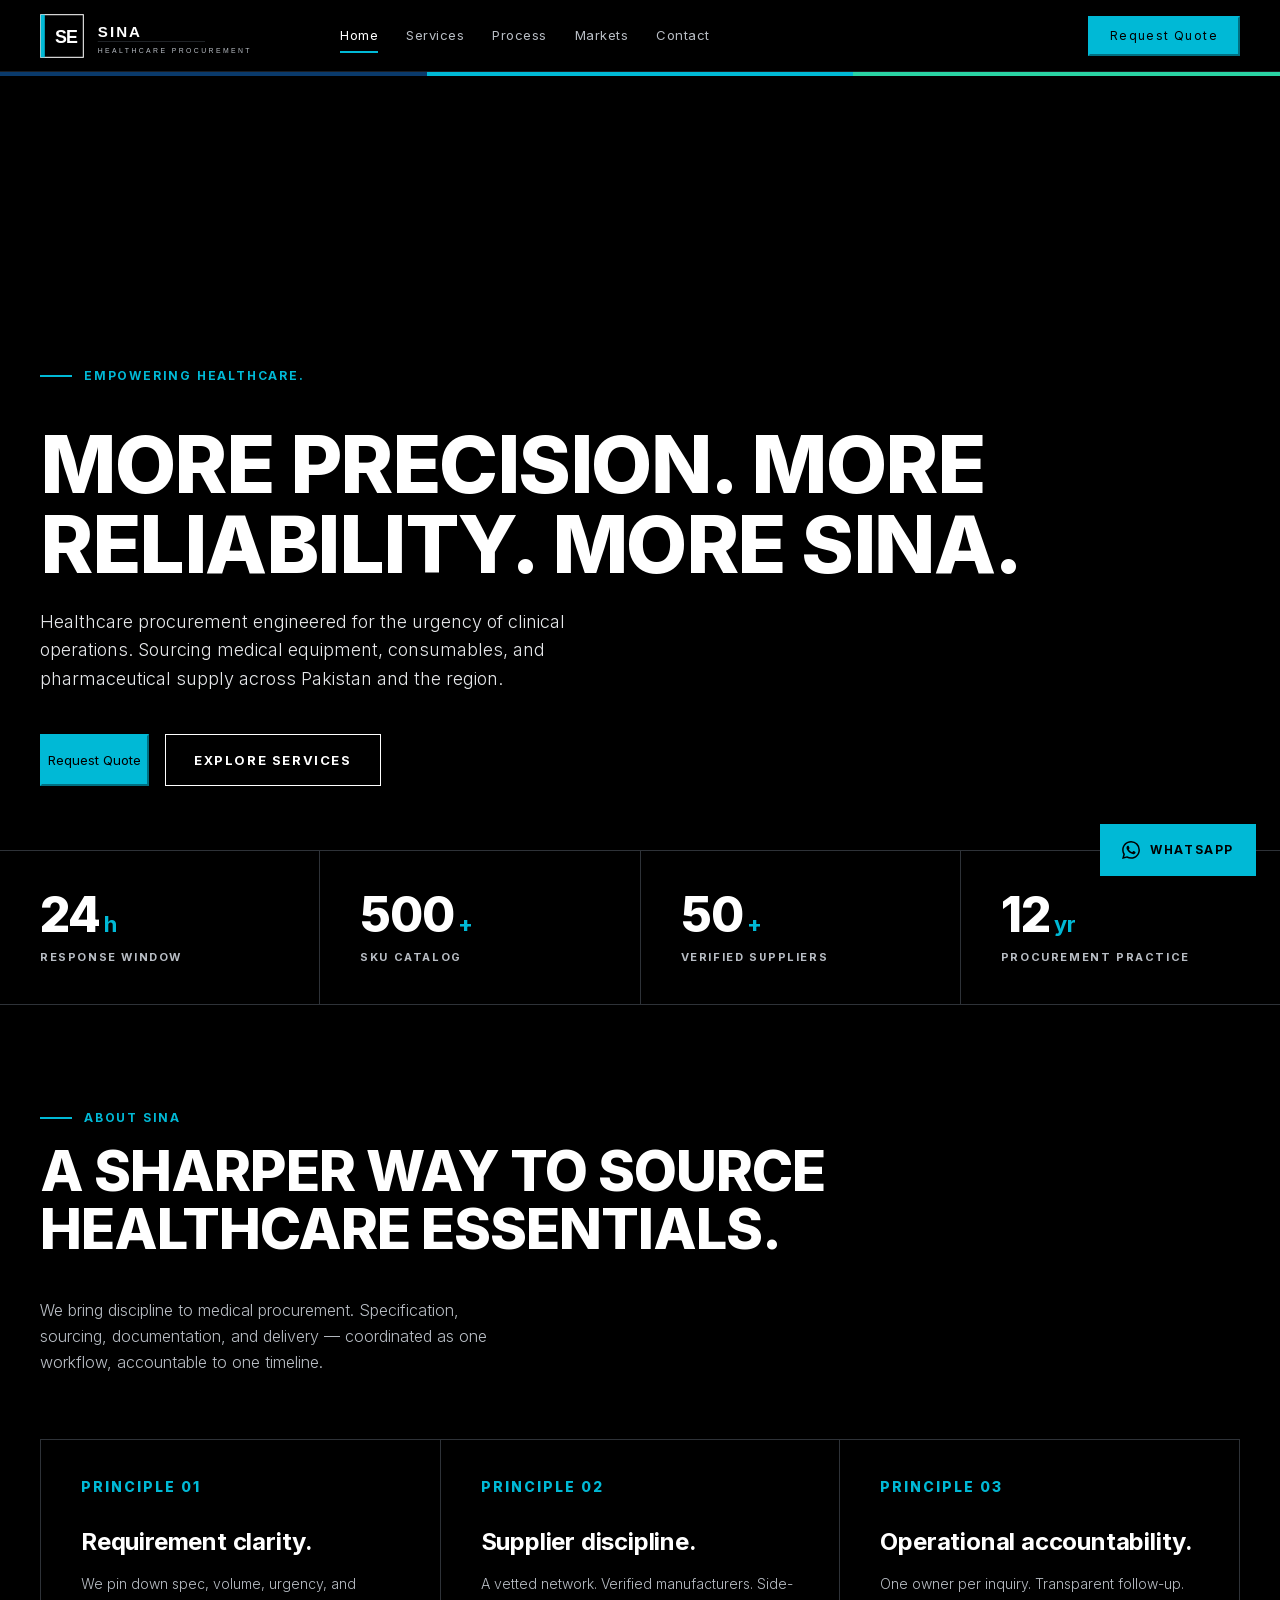
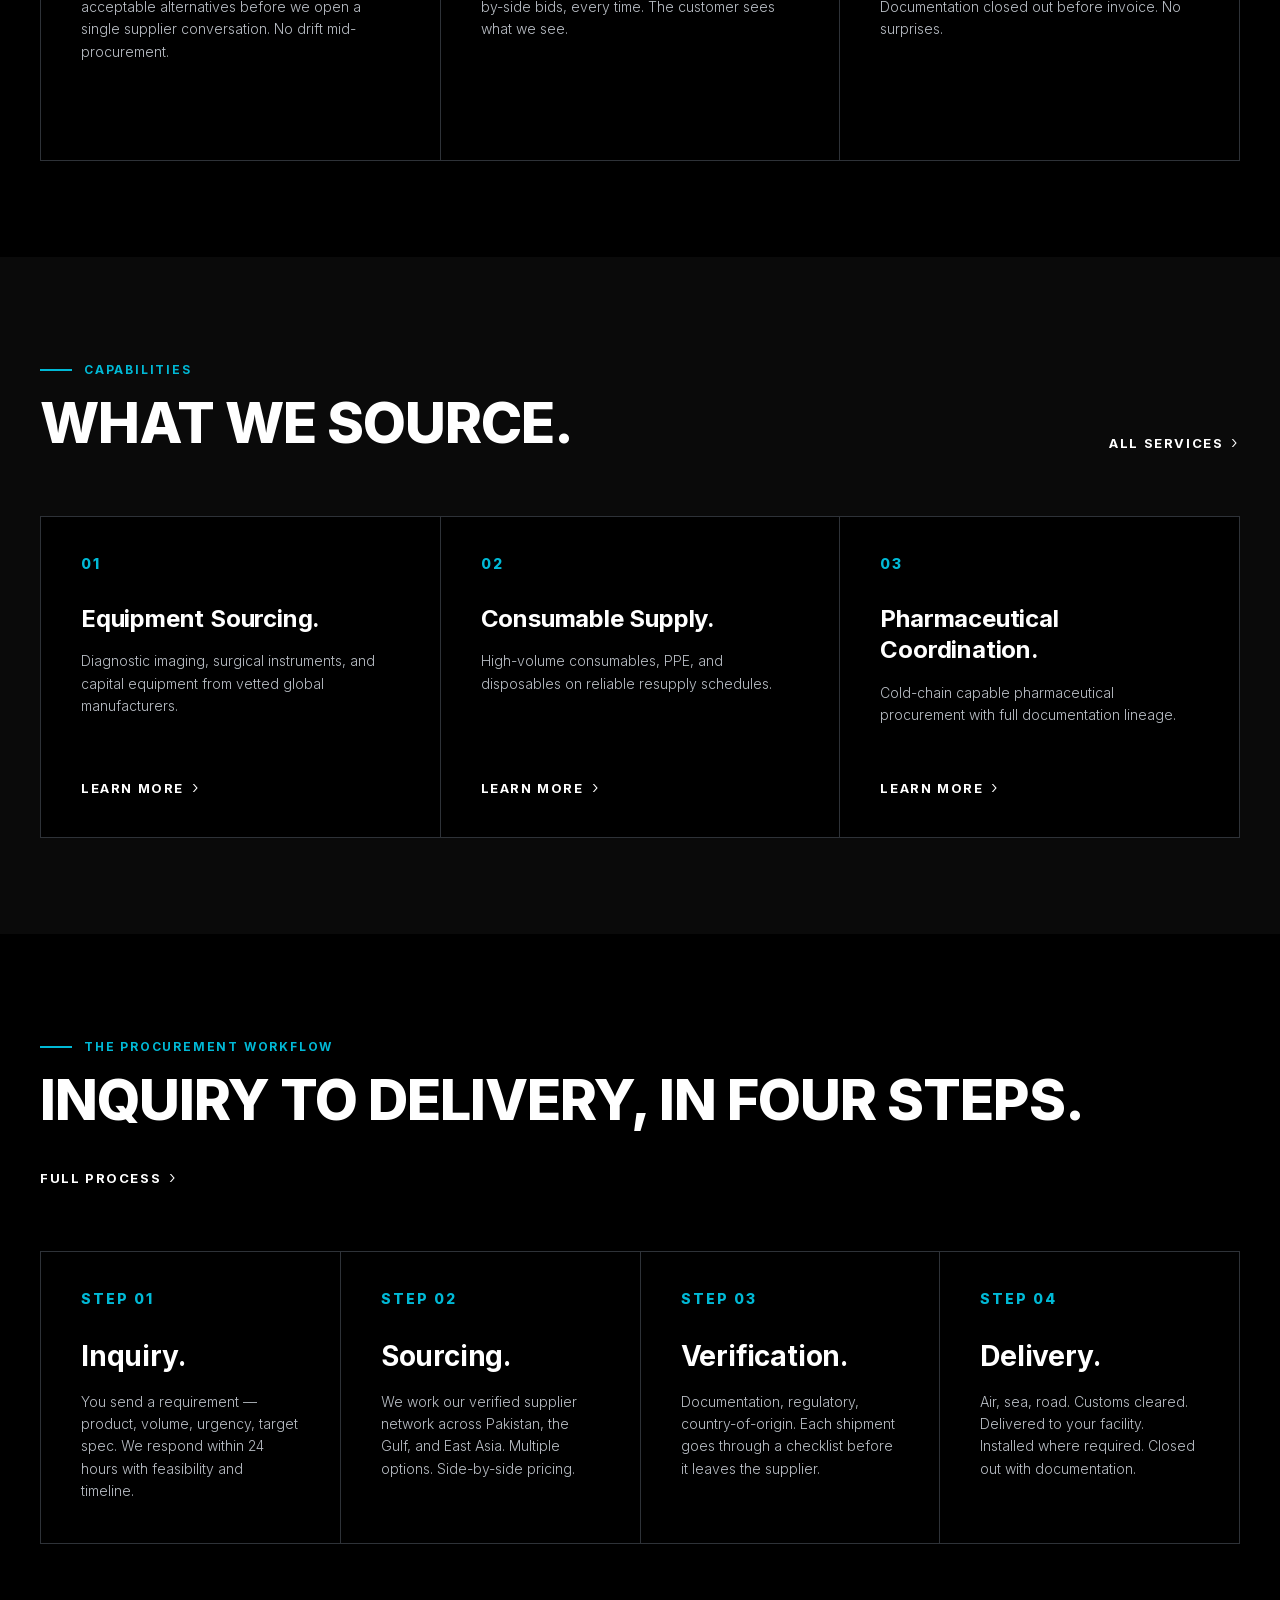
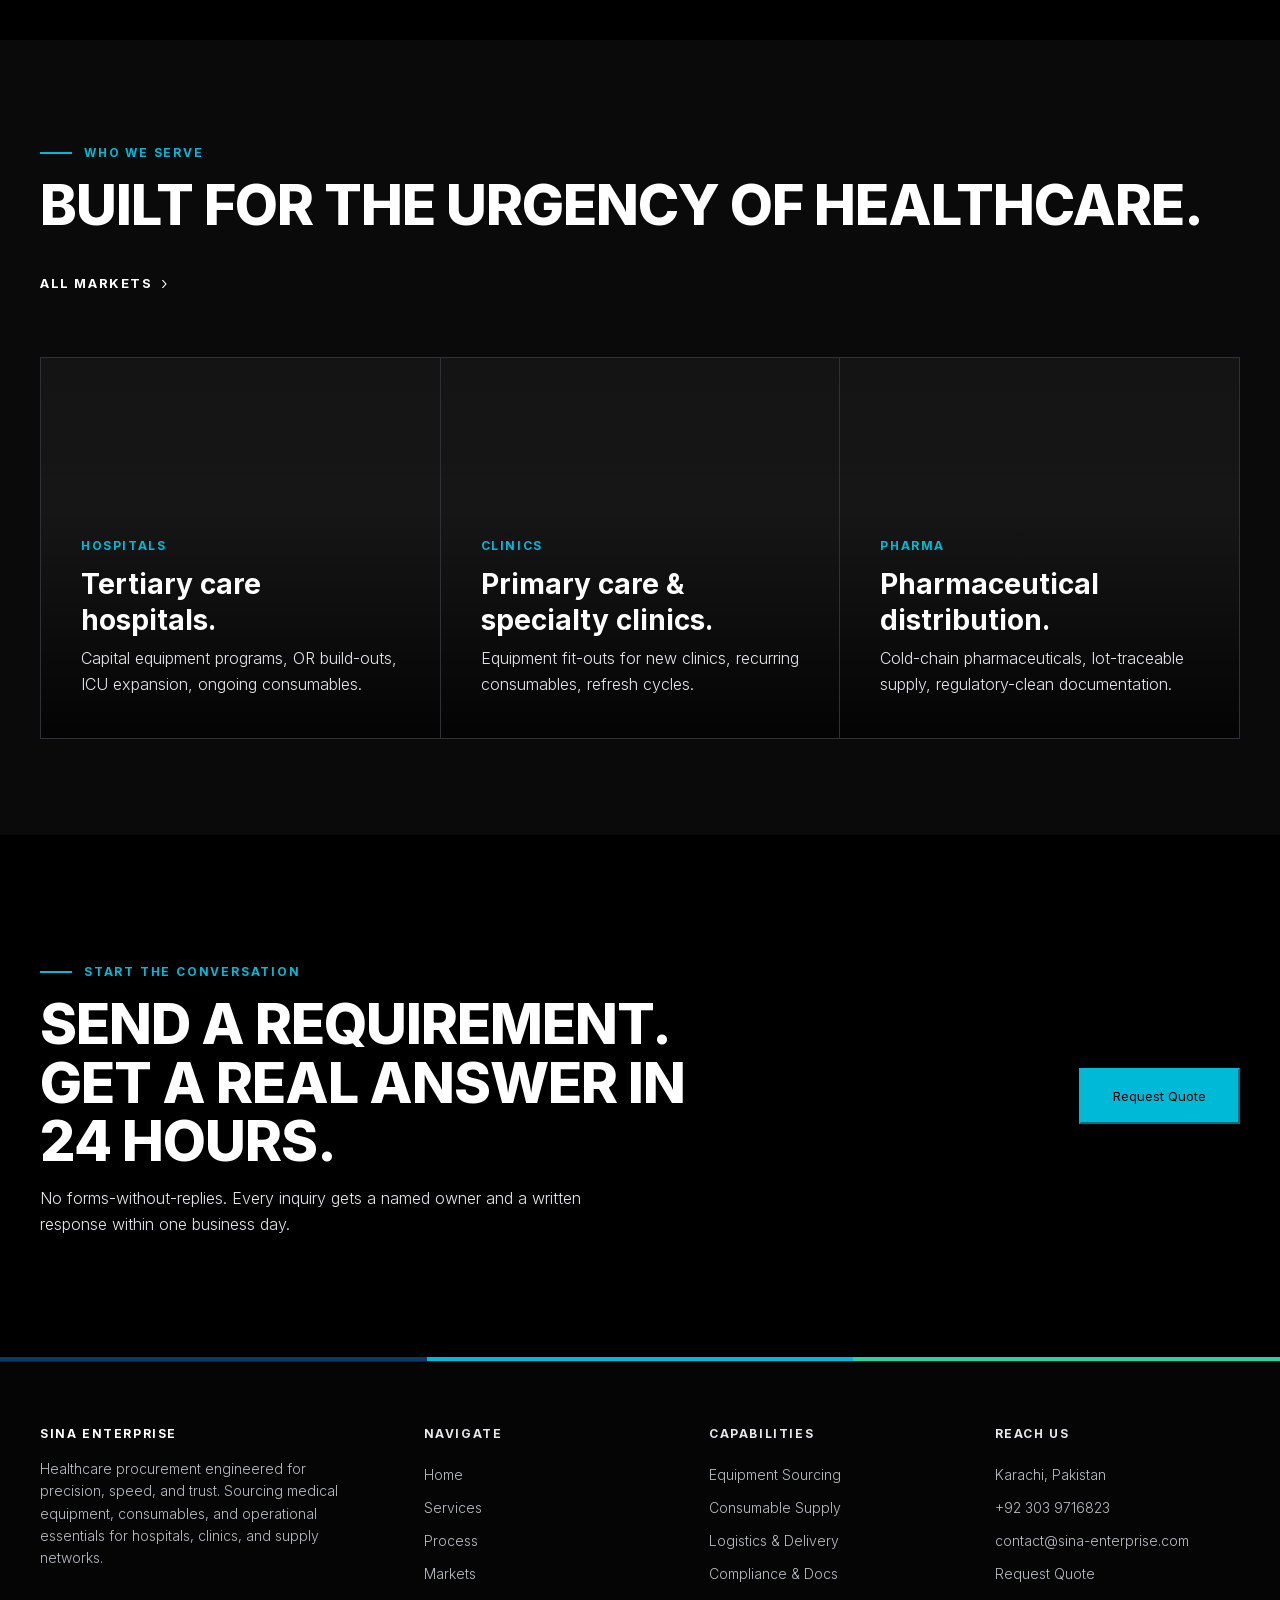
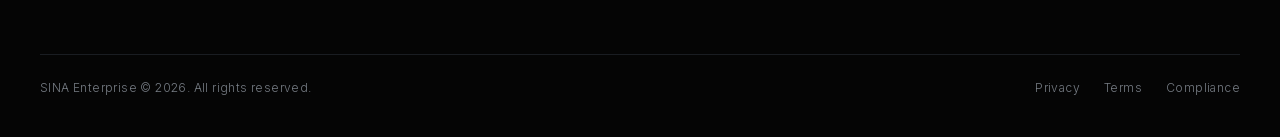
==== commit 10280c2a: "Rename sina-standalone.html to index.html" ====
--- a/index.html
+++ b/index.html
@@ -1,848 +1,183 @@
 <!DOCTYPE html>
-<html lang="en">
+<html>
 <head>
-  <meta charset="UTF-8">
-  <meta name="viewport" content="width=device-width, initial-scale=1.0">
-  <title>SINA Enterprise | Healthcare Procurement Specialists</title>
-  <meta name="description" content="SINA Enterprise supports hospitals, clinics, and medical organizations with reliable healthcare procurement, sourcing, and supply coordination.">
-  <link rel="preconnect" href="https://fonts.googleapis.com">
-  <link rel="preconnect" href="https://images.unsplash.com">
-  <link href="https://fonts.googleapis.com/css2?family=Inter:wght@400;500;600;700;800&family=Playfair+Display:wght@600;700&display=swap" rel="stylesheet">
+  <meta charset="utf-8">
+  <title>SINA Enterprise — Empowering Healthcare</title>
   <style>
-    *, *::before, *::after { box-sizing: border-box; }
-    * { margin: 0; padding: 0; }
+    * { margin: 0; padding: 0; box-sizing: border-box; }
+    body { background: #000000; display: flex; align-items: center; justify-content: center; min-height: 100vh; font-family: -apple-system, BlinkMacSystemFont, sans-serif; }
+    #__bundler_loading { position: fixed; bottom: 20px; right: 20px; font: 13px/1.4 -apple-system, BlinkMacSystemFont, sans-serif; color: #666; background: #fff; padding: 8px 14px; border-radius: 8px; box-shadow: 0 1px 4px rgba(0,0,0,0.12); z-index: 10000; }
+    #__bundler_thumbnail { position: fixed; inset: 0; width: 100%; height: 100%; display: flex; align-items: center; justify-content: center; background: #000000; z-index: 9999; }
+    #__bundler_thumbnail svg { width: 100%; height: 100%; object-fit: contain; }
+    #__bundler_placeholder { color: #999; font-size: 14px; }
+  </style>
+  <noscript>
+    <style>#__bundler_loading { display: none; }</style>
+    <div style="position:fixed;bottom:12px;left:12px;font:13px/1.4 -apple-system,BlinkMacSystemFont,sans-serif;color:#999;background:rgba(255,255,255,0.9);padding:6px 12px;border-radius:6px;box-shadow:0 1px 4px rgba(0,0,0,0.08);z-index:10000;">
+      This page requires JavaScript to display.
+    </div>
+  </noscript>
+</head>
+<body>
+  <div id="__bundler_thumbnail">
+  <svg viewBox="0 0 1200 800" xmlns="http://www.w3.org/2000/svg">
+    <rect width="1200" height="800" fill="#000"></rect>
+    <text x="600" y="380" font-family="Inter, sans-serif" font-weight="800" font-size="120" letter-spacing="6" fill="#fff" text-anchor="middle">SINA</text>
+    <text x="600" y="450" font-family="Inter, sans-serif" font-weight="400" font-size="32" letter-spacing="14" fill="#b8bdc4" text-anchor="middle">ENTERPRISE</text>
+    <rect x="400" y="500" width="133" height="6" fill="#0a3a6b"></rect>
+    <rect x="533" y="500" width="133" height="6" fill="#00b9d6"></rect>
+    <rect x="666" y="500" width="134" height="6" fill="#2ad3a4"></rect>
+  </svg>
+</div>
+  <div id="__bundler_loading">Unpacking...</div>
 
-    :root {
-      --ink: #07131f;
-      --navy: #0a1a2f;
-      --blue: #1f6fb8;
-      --cyan: #5dc7d9;
-      --mint: #28b78d;
-      --gold: #c8a24a;
-      --paper: #ffffff;
-      --mist: #f4f8fb;
-      --line: #dce6ee;
-      --text: #26384a;
-      --muted: #65778a;
-      --shadow: 0 24px 70px rgba(7, 19, 31, 0.16);
-      --soft-shadow: 0 14px 34px rgba(7, 19, 31, 0.10);
-      --max: 1180px;
+  <script>
+    
+document.addEventListener('DOMContentLoaded', async function() {
+  const loading = document.getElementById('__bundler_loading');
+  function setStatus(msg) { if (loading) loading.textContent = msg; }
+
+  // Error sink persists across replaceWith since it's on window, not the DOM.
+  window.addEventListener('error', function(e) {
+    var p = document.body || document.documentElement;
+    var d = document.getElementById('__bundler_err') || p.appendChild(document.createElement('div'));
+    d.id = '__bundler_err';
+    d.style.cssText = 'position:fixed;bottom:12px;left:12px;right:12px;font:12px/1.4 ui-monospace,monospace;background:#2a1215;color:#ff8a80;padding:10px 14px;border-radius:8px;border:1px solid #5c2b2e;z-index:99999;white-space:pre-wrap;max-height:40vh;overflow:auto';
+    d.textContent = (d.textContent ? d.textContent + String.fromCharCode(10) : '') +
+      '[bundle] ' + (e.message || e.type) +
+      (e.filename ? ' (' + e.filename.slice(0, 60) + ':' + e.lineno + ')' : '');
+  }, true);
+
+  try {
+    const manifestEl = document.querySelector('script[type="__bundler/manifest"]');
+    const templateEl = document.querySelector('script[type="__bundler/template"]');
+    if (!manifestEl || !templateEl) {
+      setStatus('Error: missing bundle data');
+      console.error('[bundler] Missing script tags — manifestEl:', !!manifestEl, 'templateEl:', !!templateEl);
+      return;
     }
 
-    html { scroll-behavior: smooth; }
+    const manifest = JSON.parse(manifestEl.textContent);
+    let template = JSON.parse(templateEl.textContent);
 
-    body {
-      font-family: Inter, system-ui, -apple-system, BlinkMacSystemFont, "Segoe UI", sans-serif;
-      color: var(--text);
-      background: var(--paper);
-      line-height: 1.6;
-      -webkit-font-smoothing: antialiased;
+    const uuids = Object.keys(manifest);
+    setStatus('Unpacking ' + uuids.length + ' assets...');
+
+    const blobUrls = {};
+    await Promise.all(uuids.map(async (uuid) => {
+      const entry = manifest[uuid];
+      try {
+        const binaryStr = atob(entry.data);
+        const bytes = new Uint8Array(binaryStr.length);
+        for (let i = 0; i < binaryStr.length; i++) bytes[i] = binaryStr.charCodeAt(i);
+
+        let finalBytes = bytes;
+        if (entry.compressed) {
+          if (typeof DecompressionStream !== 'undefined') {
+            const ds = new DecompressionStream('gzip');
+            const writer = ds.writable.getWriter();
+            const reader = ds.readable.getReader();
+            writer.write(bytes);
+            writer.close();
+            const chunks = [];
+            let totalLen = 0;
+            while (true) {
+              const { done, value } = await reader.read();
+              if (done) break;
+              chunks.push(value);
+              totalLen += value.length;
+            }
+            finalBytes = new Uint8Array(totalLen);
+            let offset = 0;
+            for (const chunk of chunks) { finalBytes.set(chunk, offset); offset += chunk.length; }
+          } else {
+            console.warn('DecompressionStream not available, asset ' + uuid + ' may not render');
+          }
+        }
+
+        blobUrls[uuid] = URL.createObjectURL(new Blob([finalBytes], { type: entry.mime }));
+      } catch (err) {
+        console.error('Failed to decode asset ' + uuid + ':', err);
+        blobUrls[uuid] = URL.createObjectURL(new Blob([], { type: entry.mime }));
+      }
+    }));
+
+    const extResEl = document.querySelector('script[type="__bundler/ext_resources"]');
+    const extResources = extResEl ? JSON.parse(extResEl.textContent) : [];
+    const resourceMap = {};
+    for (const entry of extResources) {
+      if (blobUrls[entry.uuid]) resourceMap[entry.id] = blobUrls[entry.uuid];
     }
 
-    img { max-width: 100%; display: block; }
-    a { color: inherit; text-decoration: none; }
+    setStatus('Rendering...');
+    for (const uuid of uuids) template = template.split(uuid).join(blobUrls[uuid]);
 
-    .container {
-      width: min(var(--max), calc(100% - 40px));
-      margin: 0 auto;
+    // Strip integrity + crossorigin — blob URLs from a file:// document inherit
+    // a null origin, so crossorigin forces a CORS fetch that SRI then rejects.
+    // The manifest bytes are ours; SRI protects against CDN compromise, not this.
+    template = template.replace(/\s+integrity="[^"]*"/gi, '').replace(/\s+crossorigin="[^"]*"/gi, '');
+
+    const resourceScript = '<script>window.__resources = ' +
+      JSON.stringify(resourceMap).split('</' + 'script>').join('<\\/' + 'script>') +
+      ';</' + 'script>';
+    // Inject after <head> so the DOCTYPE stays first; prepending the script
+    // would push the parser into quirks mode. DOMParser always emits a <head>
+    // (synthesizing one if the source HTML omitted it) but may carry
+    // attributes through, so match the full opening tag. slice() rather than
+    // replace() keeps us clear of $-pattern substitution in resourceScript.
+    const headOpen = template.match(/<head[^>]*>/i);
+    if (headOpen) {
+      const i = headOpen.index + headOpen[0].length;
+      template = template.slice(0, i) + resourceScript + template.slice(i);
     }
 
-    .section {
-      padding: 104px 0;
-      position: relative;
+    // Parse the template and swap the root element. Scripts inserted via
+    // DOMParser/replaceWith are inert per spec — re-create each with
+    // createElement so they execute, awaiting onload for src scripts to
+    // preserve ordering (React before ReactDOM before Babel before text/babel).
+    const doc = new DOMParser().parseFromString(template, 'text/html');
+    document.documentElement.replaceWith(doc.documentElement);
+    const dead = Array.from(document.scripts);
+    for (const old of dead) {
+      const s = document.createElement('script');
+      for (const a of old.attributes) s.setAttribute(a.name, a.value);
+      s.textContent = old.textContent;
+      // text/babel scripts with a src: fetch and inline. transformScriptTags
+      // does XHR against the src, but blob:null/ from a file:// origin is
+      // silently dropped. Inlining makes it a plain inline babel script,
+      // which transformScriptTags handles unconditionally.
+      if ((s.type === 'text/babel' || s.type === 'text/jsx') && s.src) {
+        const r = await fetch(s.src);
+        s.textContent = await r.text();
+        s.removeAttribute('src');
+      }
+      const p = s.src ? new Promise(function(r) { s.onload = s.onerror = r; }) : null;
+      old.replaceWith(s);
+      if (p) await p;
     }
+    // Babel standalone auto-transforms type=text/babel on DOMContentLoaded,
+    // which fired before we swapped the document. Trigger manually if present.
+    if (window.Babel && typeof window.Babel.transformScriptTags === 'function') {
+      window.Babel.transformScriptTags();
+    }
+  } catch (err) {
+    setStatus('Error unpacking: ' + err.message);
+    console.error('Bundle unpack error:', err);
+  }
+});
 
-    .eyebrow {
-      display: inline-flex;
-      align-items: center;
-      gap: 10px;
-      color: var(--blue);
-      font-size: 0.78rem;
-      font-weight: 800;
-      letter-spacing: 0.12em;
-      text-transform: uppercase;
-      margin-bottom: 18px;
-    }
+  </script>
 
-    .eyebrow::before {
-      content: "";
-      width: 34px;
-      height: 2px;
-      background: currentColor;
-    }
+  <script type="__bundler/manifest">
+{"c9b16a75-ff5e-4a38-8aa7-6de5f814be81":{"mime":"text/javascript","compressed":true,"data":"H4sIAAAAAAAAE+y9eXvbRpYv/L8/RcW3Y5I2BcXO9CxSKxlFlrs18XYlOZm+bl+pSBRJRCDARoGS2Ym/+33OUisKlOw4PT3vO36e7ohAodZTp06d5Xd2Hz68Jx6Kfy+Lqaq0EqdKTlt40sAfWa6uVVmvlqpqs5/[base64]/gLfR5VlQqH4hvTV1D/n4k9lydVIyqNL3ASulFJpe5+JZ/DN8OuIrBO6+HUBv3WxwI/uOXX4RW5cwW4wIZLqI4ED9/GI32730YwoSMhTcBtpM/i8FaK6Hbppi2g/1794S4lg1RwQ+q0VD6QAwe/2v2dfaY3u/[base64]/er0/PB5/2cwx7KMv3p2evjH7c3NGjlPtXd2fnpydH7x4tXT4/6PaSkvlnWuOv09ffXs5Pnx6ZYeNzUsVpP48oeTp7d8eQ0rGn959Orl+fF/bhnstK5a9b4z1mevTn88PH16cXr8bMtE1c2NbPKLRs06c/Xm7DWwii0TtdYrYDK9Xz4/OdvSb/P5RVnoTu9fHL941f/pUi3r+Ivnh//nz/1flPJvm/iLV8+enR2dHh+/7P+sns30tFGqct++OPzzd8cXJ+fHp4fnr04vzv784rtXz93HRasa2daNKf7s8M1/JkoP/v3fTckBFLWcZa7aE37xrBou5Wai8PekVMRlhShmInyBfLFal8jPDJsNCnzh8WJTjRCNatdNhV/u46MP9/A/0G/3fVs34qBn2A8ehA29TRZ7B/0Ky6Wm5d3+PTu+ziiwFwH774wjKBwMKBooPt2Fc1uIh+J7pVZatI2cXtHZp8R03TSqgkNRr2Q7Xagmw7K7Pnc/okJPbRk4L7A5rhoq//eialVTydI+gJGJn6mGermqK1W1H/jtLv6XW9/D/kJ39+/a3wl0ZKDhdJgV83UjkaT0eroQUotFfSPKupoLWYn1Kpetogr1ol6XuaD9mItZ3cASFK2olMrhEOof/HfQ4BG2ZkffNrLSBbQcjSD++HDa/u+1Wiv7ZTDwMU3lrnjDJ1KjVk2dr6dKTNRCXhd1A8O/xDGr/A0OSF+CUFOquZxuQNJQGVGUxo4W1fw5vtoTM1lqRU3kRX4GNaxLRW+pKi7zUfNf31SGVKjsefwSRDb8wiy9uFnUZgXqm0rIauNeQlnZCtnwSnFV5UZMFBz4IAW0zXraqrx/jV5hu78pbdomn6rJes7tPmvkEtf2g+GF/PHx+7aRZ62cXpkiZmNaLqhVXGqo4U+z583O760RSxsewDuePkr3M+u2KA5cf8LWXft36wH1ASYL6BlLiWK5IpmI9mhRAW9WuZhsAopqFIj1QFT3tvV+rsxqU+1mSm/5Bgsf5rmq8vUyGK8bKiyc5koHAxzBYZ4DD1EwZtHWKzHDMd8s4FIBL2hkQOtEp9eyLGBP5fe4UmDx6ZkbeXNLzT466JlkO7nQp6cKdn2rSGZWbkLNDO7olZoWs2IaTf29e95A4ZU4uOMs7/ujgS+TfYcXwxGcgIOBI4fw5PKp1R1Qu2Lnc/4zG1VVcAKfTeuVOnx9AqsOfA4X9vj9SjUFTk0pjhoF83l8DUv5J1nlpRKHr0+yoJojOV0ovh7YqoIS5/Y4OG/kFKjBb/FlLa4q4HuT9VyPxWRtTp2VamZ1s5QVXEGVbotqHg6AePWfCqDecBD4Wot1pVv460Je10UOd+dnsizhFiRmSrbrBi/Az4qJami2dbuezTJxUrVAMnjmUFNED2JaN0os1XKiGryaLeG3krooNyIHYhGazhHoK9ZYaL1WGpp5evyDmKyLMtdZOAykstTMnOMBc7Mopgvq5FCPTAOKqVrc1M1VFnDgM7zwnTBn15bvp0WWvZ7n48433km/1/ei+xWePXvdR/bk8DoX9TzrPVDSL/ZvqakrdKQe+7tvshFTWZpruNKw+O2izjW8keI7OVGlWJXreVFl+AV9dlKJ16evnoohyFGVWMnplZwrLW6KdlGvWyGnU6WxUiIrcwrrEV/x24XawJkvSjVrQXCzD4pKt0rmuOKWV9/IphriXmnj49GxIxDqhkAkFyVuF9nM17BndVaqat4uxvAEqAXUD4dNIzdDLPmNeCy+pY92xGOxJ74ajcXFldqIA/F4n/76A76nH48e+UxQYK1vsdSOePzObxifvtu3ZS1PFGLVFFX7o2yqopoPBzC+wVjQCKmfo+hcvUf/s1OimqZuPm5Ontx9Up54s/IkmpYnbl6e8MQ84Z+9U/MkPTdP7jI5ONK7zI4/PUEVJSgoowqMrMiaqelCVnNUMIEyqqznxXQsNvVaLFGHeSOrFsgZVFHmO7pfoIBal+rHol3gkflUXWc3NzfZTxro+kaVZRYszlZB8iO4xL5XnxFe7igGDUfBuU5f4/15MAqJZylbOOAHX+qBWymmGPgPaGamsh2+xTrejQJ5RemyqNqdvNBwCuxU6j2o1ypFauMdwxR2tZypHVBJVfOdaa2aaSyyQEswv8+oQ9z0Uq48bWXRqqXfeRY7zrBaems7N8LT50g2arYu98TpS+/WkSu4IWpRV0QKq0bNivemN2FPsnWlF8WsHQ6Y0vbEQDzieaNGflTI/CropCyh/roatAL1qatGyRx5aCZXq3IzYg013n2mEsoULTcMvLpR8kqLk+N/2xOLtl3pvd3dedEu1pNsWi93Z6xi38XZ3aVzeffx1//8+CtXx12XpKp36CYK/d4p6/mchRP494wnHfR5bQ0XKup/BkfJkPfDW9x078Zmf4yjuRtFNxdY57zIYSLPWtkquqE+q5s31bJeV63K7XWNL1zxAfGyrlfD1XpSFtMTkIuqqRrj6aaal57U7e/DC3u7RAVQ+HHmvfQ3m726vqQ9G1Ty4IEY+g8y0K+UcoNlf/klKJxV2C0Qm+mcLqV2+wyauiGy+h7PorDdR+J+dl888gYY7Ok7TuVb18K77u7pyPJ06Nw/[base64]/QSfwVBz+hLAuEZdgn1JFRMeUqTo4WaXmlxs1AtqPzqBtcSuSEOUxetr90ptF1jq2VZyUYujZoF5vhDtLlQbVSYHzfKnrBwEXL1MBf/eVLXpZLVB3HerBUQOLc4ptuEqKGnN4VWXheausXrsX0yK5wiaJeVZi+onj1PLxB2tKOCtfc/IT6M78Vz96xupkq7lcjYosnarwp5uyiq6/pK5TDFFVB/ofmKCARoqpqqppVF1W5oS90olI8fPqzq9uFDoEkpnr56QbpISQyZPzU1/BnkF7mxc4s7FtcRGwbxBpql+nW9BLpXK7C4gSKhZdWf7Y9Z8YHmfbGQmgQnUOqsW3GpUdCADXgjiQPgHsnjjuGc3BRliWVoNsQlTZLdFESll5ZFYHkqa+q5tH36sShL/gCty+7N04IVp5dxLz6WSmmaaCUbRdfTDsl/awjpA44d7+JHOAlCzlrVhBuHiKS7cb4lceiDx2MEnBZWGytLuII7qmUWRd03OoykCpQoX1XIIpBcrTK4ZwuM7UhS56noP3wHM1f9YNS7Z07VqpS4a8rSDBAJLBOH5Y3caBSXkG7rxicyUFCskRKpuE/3vE4taHjCs0FqUSzhu0mpuoSpGkWnl5ivZSOrVvHCB3UgLcJGXi5VDg4M5cas5VjwFUE85HswLFTYAyIEXkMcGF27cbcyn4FZqMscFIvrTj9/E9Il49kHpNBStQpnWbxU79tofv970jqTGY5qK7H7w/902m+85rYQ/5kCPxih1xOt2oj6kU3imaHeF7rV9lpwAXeUoprTChXaVGaGz5+yvR3qX6oGr7cgMbRqvgnENHktixK1gG2NR4CpjwWjAlQ7qKUryPC2BprOxPmrp6/2QKNaayWCLoHYZS865hLzUOTrhiheYYf+vmS9kk1byNKjan7Cp1lbw47GfuUkCf5dqP7lb0DqZ8wit5G5Px2fTuWGGQ/8+5w1mLF0fiBe4Rpk9Nu+VstVu6FX7k5HbfIHs0apv6mhV3C0H4vE36GzEAryC1WuQHMNwjDMG04+kT1S5cy/qfjisZ0mK30MgfY1Xl/B9WTMC9mYSUF+jmXg4gj/3XfP+SO8tOFfqAs4CZpH6YmIQDRqpscoBcO5wrMmRV7MZooMqzRJJfQgu+cagg/FgT+RTutQwPIWf1N8oZnJddmaUaBMhY5xSpairhQ4ZejYRGc0XZ6FzrZsKjqwVf7yS/KGYdXNdmo9vUGhQ0ustaXa1d3GH2PpwMoD9CmX+khpwJm1P5ck8LnlgNt7aHX6vkQOHW3WldCbarpo6qpe63Iz5g6yBh7aVWANW6OyaqIE+x6Itp7jdTATOKFTWZnjBS479YoUXFSbZYt0ceEZUu/VdN2aW49hd9BL00lUDEyp7Xv2zgFnce4PnFwJPSZpT7rcr21sLw0TxfcQYe45q7oA9lxRhdCX2RrNZUM4D4MZGmXipFOPVRSsV3hmWppz29tqulHBCt0JOcoIDmmwuODCapzRiXJ7nuqbNfWSNtxDe/qjTsSOHpbMGyCSVKOmqrhWr5E9wVafqFndBL4w0TVrjLcmJEH0zgx6DK8MS7O3NtDtTJQhH+BY7FUJnfVWKzyGf3GH523nce0NsuWNxP+Ml0x1l1Pc+Bm40/wjznJt6NI/x31dQqxpgAMlzesslftOCOlT2HeDYzexYLa+SPsdd8sEjsTRa/SfcGd8u2jqG1z8Y9Ty2aN9mGXZaE+08ooUG3wW1TOenGvZFGSObmujfwJlFGnYnIoWBUhiatvryZww0TlvskjCYbflPmEmkk/Co+Uz6Wo+WVPD3fh8Wppfr6PxtYy/Uj/zSdqZhx+5PZncWDMJJ8WdNmjPDvXUFcEmjbdliiA9TQrTpEeFHT1ISIhP1apRoPfOQcTX5mCAv62zOt4AQdeOkm4xNQ4b8EsRk9dFNeWpB1ESqZjc2eFWx00ArSxB1hw0Cld3XrNf/bK+preivoYwC2LlVB/4GTaVmFhRG3xIWAV/o5yKfa7aFkM0YBtI2OjoZjnQLAI5Jz4n6qPlx84ADvrAciVPQ/t2YH8Mxp4JYCmvlNBweMPmATUxnMogME6bAuUSjUTHF1TRqL+ulUZpl40AAZmSch7qWjUoCoE/DASNlGB+ywbvxlYf7OsT3oYX/jHYdCjigs5rDGYBBgmWPyvv0BjEUCtFfbmzYe/rJ1//8ygbvCNGuX/Pm0pYC0NSRV2xbTKgaBIzyXRRVLPaHQN88aJaXrNhZJjYLWPhV+JMR3PV7iW97MxFcjj4UuOZAtvWLTw6kpSyqMR/yGt5hmsXEnkmvtQD6u/br97xH4/fOWuLcFp6G3bjOxjwf0f7waRZH4lZhXfxoorI0Q0BLWvBu2wh9aubyk4U1THyR923IFx2HLX2lh6/u9XFwa7J0/VyuYGJDq9Z+NitlzhI8byADx3V1bWqClVNA+9dEKLM/VEvZFnWN0L9dS3Lot2IKRiLcA710Ru7ub1uvl436r//[base64]//[base64]/WzzD9oUdSUZZH7Mx2DvSRXom22XiiAjg/0LDMp/yVk2K6XgjQ+Slo6cRQJTzgnDNJvyjR267zkjyZ4U2U3MbXK4HKx8lGzGqQBwoKuXJbAi+x6BQ4xqIDuM3KdqBNfQu5WqkK5HqoVq/BxUflvl6g4RhhWlrnTDyUoBAG4WAsrtTGBlHBFVu2bVNM1qAEODo7s449Y08kGAvVTrMRcjK8YFOtbVPgRcvUho6IYLtCt0/zPe18n6OOw3HfoCYV2EHGNZkKgc8taw0+9ssl71DtaUhJt4fMz1UHeoRLovhLa/ayc+gzY5423q2X8Xa9zMR34Jhdbcz8YssgLUlTHXGmV7NLNLO7jfa6KZZ4NLy7NPpp/[base64]/iyQ43QS9wBoJWjLhRMukU1H7NcD6OYwCqTHxierXM0caJTp6lVfIc9jqnXbYYx1NQoo1ubKFABURV4JF+Ket2u1q2pzxh2b8jTDY+EIRHk2B1Fr+HQfooqP9rTbPwgnYmzX/E64H5ZGE0a1gk9hNJ7yEmEbBvDPopqtW55YojXQBOWG1a8l6VWemx843BAPBLaEW4InmGAwC/cJp4q3daNHxJ5g5MFn7nJNAwzXslf5WXtnROOp+3HsQZIC9+rzbYjwr8i9519/ulErqSDc9omZLyBGIqCFLIVnAh107IQIr7UGepHSDVJy7Jc6xZNH7i78sQWMv9Zmw0E8wqum5F45KsQzLHZexQTfYJIOmxrNDmzzVzTlmqbeg1q7EVdtxTBukQ70OiWQ3iu2h8bWGRUqQzrdauac7xnFVVl/rzBEoF5njynnZfxgbCf+t7HXuS597Tj3hh84d13UEHCXeVmbLdiJ2f3wspgLH0Z6cWviAIPxLf+2MC9eQgOw0HJR+L+6L7Y8wvuG9kNQpZBUgPbHcn8RP+NghAFwKvYhdhG3033WVMvKTYuXocj0i/gOuCtNrx0tYkxD/ibge3Ry7pV5qCE3Wj6YcKlDDOcq0o1yLMh1oA0r3BM9XZ3OPKipDo9j76AZQjGYGxK4iC2AO3uij/hkVLX7VigqqUCrWXdiJ9gqxUVBrnS8EOq6eAr+OyArwP4GWCu4IWgWkOQ4SDBEk7JeJkTH1DvV+SSwOdmsWWYI/YON07ScPSXG+dMzmcn48vMOJQXFarW5uT2Z2yB40nbis+QoozW3widiUo2QEwsXX3wtb4pUPD3F1jgqZQCktmLmdzgmUGRsQzQ+9aDrul++Zpwa5Lf+RAyiS8Nfkzq2xi+pvv5GWLXvADommQFPqZL4msD6LL1W4vq0l/Bc0B04Uq2LWUHkcRfsux3v6MP/G3gdcgHxnFdMWEoRhvqqCLoasTHjNsBbJDsqK40iNID7+ALV9BB+cQNGxSfO7dsPsgugj68NmhA6T7E4D57yXb8E5OUkjiv5LE0FoNnhP5zSuA/qXYsDE88TjxF+ahL7WsPfoD+wfq7j77o8Neg77agP38f7vVMZh9Tz2jjw/nzAgCD0kO0uEH+EMNewYABQChQzEary8svN2Utc3EQls8u+EX3C3BF6xaHp8H0xcqQu80CVDPkpkejsHGrF3kfL0Li4HJrkFyPW7S2M1mWIBSu54vUMZJC52HVmWc9co6SziYdlnBQJMdnx6c/HD+Frfr6zCq3r9RmDzU+Y2525v+8uAAkuOgJQuDRM2OYxpBSgJKQJTT8vdqwyepsgXc5792pmoXvOOLpcFKvWX4+VTPteXamC1jHv1AmXkj9A8gcoNYnxJ/UfSOcIxuGCOH64Ic9GwQ3Dxgd26ntfM9V69XwVJHpuG6iaqCcR7PQNtf04AHXaVwaeVZCwksp7zzDZIJiqH2wSCFDCcya6an6Xm0+daqu1OZzTBVW8182VXCJvGWq6MX3agOj4Nb/iF0y9snEDcnEYyLhHhqHTgrNTJm7fw7G/kX/fgrH3V/ON5WZfywyf6n3xOWV2lxaj37UWWTivNmwdwdDMhg/nUZpMOeiuFxU4tLO1iXj2dCkQtwma35BN+ZVhG64cM5hFXQhh2sXe6xPF0WZO5UGxdLzhQcUWtAR1OM6ayxWRN0eGmMS3uF+0lndzHfLorra5enZwXUaDcKV6qUTnrPk8kVUGIRfpp0hmEaQzp3nA/o9JFswDiMWsmxSOoZr/BFSFHqqZr+eQk/V7KMpNOLqvRQalbuNQhs1+x8K/UgKPVWzT6dQOLRupdBTNfsECoV6Tmb2AD+SVVW336nDdVujGwmo7racQ3xP8o43/+ILZ0QHUCczjrwPHpjvSKDZWpp87V+CHgNOheDD+KiLI/t7hc7+1tgHItxZaZHnbdDcu3CT8bZx4vj9L/V9vPPJomLatiYtfMm6jzPSm5JHjvODsQ7sjQI/v5y8UtnpfSl/[base64]/VWbdgRGQy7h/op5cGDWGmBWqzIWcA5G220CSsVlXeTFDz2ZgznOCh6CRMuxayjf44Qe8oHYeIu/rPL1Sm/[base64]/L07riRQTeO3pVgk0QrQFX8dQ3srMgBQWi2IZ4pO/uDKzLbcC+BWT52jX3HRnU/vBdpaqJwrWsSkFRQN9S8h/9vakJdw5UTb1HZ0DhhAke+xzFErvVTNa2bPLKJNkqvAO4dDNkzw/xtUJzyuAAoLWqC3LP7s+O/x+4WjMkJizUryc/JAT1hpGBxrXDjrCiEgS2ixhVRvSeCEODGT2GkcOi4LYi7j2JUcUA3i9r6LWbR6nJ8F+/C3Pil/ajk1Qu5EjXFMxsUPOM/hie1q4l8RyDEEEzcXuIFoarroqkrwnbjD8y8XVC/UcXCxn90mmcvhmoe0LhmZzryCSVcSnDphChv8qeFj12f2sRMV3W1o9BZA30ThsQJjavUmN0OSNp2NRXVtFznCiIQm40/ImgUQhdb9tsfMR8k3EzCZoVjyatqXtVwFBZtZs7stKgcztEYLwoE5DrwvdpDydiDVsZ5tiPtvLppitZJ0+45Xkcc/rJwsGR4vgCTZbYI5ADQmrjsbsfebVhjMUBJ9zOPJXrBg4GGwrGc39SGCDULMpSp46b2zkE+LZ1viMn8oDzaQIfzJEly5KJqyNZ/o8QC3DALPmB5QMTo7zxnOPd/n1nDpty8+SheQRS8f0GIwuOZhums2d9eKm3nZB0al+mGKDFSLskRWNQTSM3hyB6u8+JaVc5K/DBwD/bF8LyeanqwI1dFtmiX5f8iKvHOniicIBCM+Ag2mke80jeq8o9bmBM0s9DZo1UDtx/0ccWthd7wU4vbbD5xCml6RnCgzlrAvuWdZ7h7Ow9pJweI1QgPTajynVBMVtTGmu/QuXMmDryriXczieNt7npLT91REh3y9Mt+h/xWe/yFnII2aMv+SXOMfkiuaAeDjmc41AAc+Apf8S1litgLC5ma7Gq4t/zktkqwGBPSkv3FPRkKyInEVfREgu1BpEQCgRkAxhsZsgRuGGpJxB009ebrEag+vghtQXFEki0bKhiwZ2/Ny3d2Otyj3jsrgmfyVjNizZLc/8B9FwIBOfbdRJUDPgzeFkCCn6kGoPXqyjnbAteo1A34apRlTeFg/tQZaHhU0nDLzxG/NgFpK3bEE3+TReUPDsRjNxXYSmbKwCzwn+xmIRTAyyXq+cavxfYLgzFMyEf0iWPtNuKsEAfiq31RiD9Ew9oXRYil62p/W4Q4uoV4JByOrt0mITH1HiTxIeHa2cYP0rNG8S2ORk6Vrstrhz1CN/PQV8JEr2dc6LV/XbIBjfaNNcV7z/Z7N1a6Tmq8Q//+5r9tq/gV32HDdF2igNX98gtw8VgHGXry9bseiW9vdzYavKkwVH0g9tiYH0wBMOJgoB9nF0vycKg3GpX4SGvG3ax9vuBxy028V1trbuddh9eyrtRhlTNkGBx5dZkfG/mwUjffu7mDVavUjdMQBF1z32XUS/p4LLwX2Gfv9wX1P3hitAreM9YweI98AdC4HNiedYCTjkrk1VtFOg514l/SaJ4BbgEOP4BR+RQhD1reIuPBazOBVirvk/KA5KxSxcsS5T9L7OwY7+I+K978tgn5AlQJht9ap2MZ6mIJBQHU3GA7Ujmi3ZoeIFZvGD7YEU1fNcUcIAv43IPTclqvipRcylGZP38Yi0jyv7uMS7KW+dzKWU6sVY42KaULiFmEh831I9wAwROZtD/2ZeZaYnlN+bRNNZLUlajTXwOMaajYk5PAXVrZzBWjVNngFaccNEIHOK7ynGqvqXoiJ+QUSu4IrDekVEte0ADc1022o64kr8KNSUuI02A0oHZQY+g/GCRhYiEA5Fo1Deb0cPXWnMBIBXv781wVYKpBIQpKL9DZl+yPPHMK6JVsPP1a6nZh3piO9vLUjiDyj3B36BXZeS0UwWuYlzpAn0/KGh7TyYwc4//ukWdELM30ftOZx3+Ma4OjxT7ZiVOWukF+0S9ZiX4x0S/08QKYldx/vqWi/kuP7wn4Pxeg/34XoNvvKP3ypAoktjtZeDrS1Q+qKWZkWrFQBs6yGRg2P0p2KjRqqH3pyeElGXMmaxxuAVG/pGKXvf3yUJRCCa0gfm6FXIpl70bJgAGS4RciyDJ+bLyk3SPrE4+fdA1Zgf/s2fHrQ8yvCcw/Gxjn1bM33wVv9gaBMvNYT+WKJF8IJcLDQ9cM7gUeBCYEBy1tOP8FYUfdS9iQ0bjMoonCmi1KnJl5UxDNalQEPkrBpdBr/26GRkN8eqrm6r04ELtvD/be7c73o9fN87q+Wq88y+LgYLAnBgdfDYzWebCHD54MaAfENeR06ooD7B2bqoZe42MfQwh8qzshKkFX3mIZ3psfwovJ4HdwWAftdvYQAQyfg42HskQaFBBy3kIDNTqeSM7dALwXcr2Ihbx2xmln/Wc/iDgzgu/K8ULiwRykeYO4ZA5XABnmOFyNv+w+gsXoruKb8LMhxT6Em0S9b+1E9zczFoPfPdgddLnMHzF4DP1DkIpbBlgGcGcyGqNm0l5F2AFOAgZVj1eFKXpo/6KwWrTOsAcSIEqjL48jY1sFmds/gGCt3osT/H+DNk2oI7PgcwukwCPv2TzekvkBb8yCYHrtVQxb9rALntaEmwd8BeVLmCOKRy44/YQD3ZuURZWXm8CfQlWAL+YOazL+EsL1pKynV2JVY5IfMFGRT9XxGWG5BdouSB3v3Up9fmie+wzRu551JX/KZVgW06I19B1m7UwL0l6do86ZGezhIUrT3fIo/gDgjGkavV6aJQp/nNuT1p49LbVq7wVnLb61CB7Dr/854V+4lKuTqq1DOWJMe31s2MZrTM40xqvuWf1MNl0ITQ9RxPgcWgEn1ETiilhBdWC0afScz85BMP+HLl+BnAB6Hoh4KwhGpvhFjUtmrlWeKJJMR03QiUcG59CyoI4gZ7Uc3jUw/tZLIRMKwumIQQ4XMv6Xe9FjDtb0w4e2tEj/MF1VHI9kKN6vyfTIDC8ZFCfCiCZfINjrK5SMX7xj7+2W6ESDhp+GIvAFnUuxEG3SjUOk2pEpwRUM6ZuRwTJDsEQUGRGBBt6NGbcaLwlwnEmGVUT4AgqGJodOPgsdhRpXFawVzeq6RaUKUS2tq/A2hZgD2sOef//FVxTnYPcZbQpQQjs561HEji+481+NxJ77Mswoy6hW3tR04k94qx+5XgwGkSLb9rDDJOFft4L06WxqwejE3UFSzRBwJa/XMWMyjY3FYODLTNNkkMvUa8tLoWdvXj7lJIZIMxkI5H0TGof9saPUZTG7JLxYPIPIWYcwWTR6/XLQG5ybBoJdzlRclYGVEMdnzwFfu1mDr4+u0WcI9KbW/5dj6ICGwensJour8qCY4C9wDaobzukFEsyVZkdJikMWea00nMYo90nvQHRT5M0JnqiQqu0L3rGYmc2+gTM4Kj2KmVHvARt/eKfoQhFzh64BIqA2A3gwqRmHnF8TrBHAxV+pjeZtvmFfmzGF8UtfuUKa02vVaHVYllapYVBn8xrv6gZbCLGEqUh3g9FhLB6J4WdfwF+3dOLbO3bIKgGNm7JG8YY1PJLZZTh7vxp+xZ/DmCWhBNYZDrInsYfZOh9Z9pzWiyJbylZrvQh4Qp/k97gjlWD17p5YcVC359yynrSNUkeImovaHNCO4S//XJnV6yo3EqGFZKdvPQW7qZ+J6ZYjxztXxKPg1u+JTeaQsXYjt5W36aFYmZZWRHlH/NvCUxqa7iN8ZzCS+HTkw7Hwli2YyUcHCRG4V/7ltjzxN/LyCoVAHHJLCFnPKop0ObG/3UwFhzWLz/[base64]/Uwbg+G+Jb1tFTfO2C/Ax+XF8WMn4Hw2Y8IHrgeZj/VRTUENHQ8tj7AsRU2M0JUJ84Oy4GcS8V6F4LxQNTVslQkQ3uHypiUtGazcahovLVS3iM+tXiguawMw71m9zlpHhtUH3HoG8Z4zgq641+GloYgkcHHKPbxp6llKVdeNQFK2lKuTAZmuxtI4RUlqYHTTckpJ6koleSZS2ZaePjBjdhybJgjo/JTceSOYfzDh9CBdvQB7zmETChXLhCwo2A0yDWMEYP99AYV6/+MTYNxnLk7Jo9c3aCjODZZzzhqWDtUXV+hZMbl6ZPgtUvJ43mUeMqW6MJlLm2hncyJMBy4fCDevnNS0tSKR/ioR7tFn9KlMbo4otgW9wHeWxMvAaozRWB7lkVGqndqpusPRIkP0nqBW3YB1fCbbAUcyq8kWUNLRjd9nhxkMiMcNt+hnMD5K1jXHiKLg++rR4/2STcNtx7jgFVtMAQytWhVl0+RyKYIZHM9X/wX8ywIvzDsJsG3ZnVzLKcL2Ob/aHzL9azDrPjdUYJnha8SLMcUSFCEa3Ec1WNI5O6k5FWWQar0DSegsSbyUT+lkeLlQ6cTHebwrATTGaZ6N7NsQjTvSGOom6DKbCd8251cwQcN59Br1A5JzuHm/JUk2tZWQRrv85gbR4a625YjzaC92/MHhOmiMyGY2VNOiYVZ6IpGG9kMrWxpwQe1PNfOwYCUwybBm0kaC8ZQWxXFW5rKPstkQiPRZjcX+xD/nnSGhXbTJTXAz+mkVRcyUd5jay26UgJ1wIVQGuDPsU1fyTFgtgGOxPZTA5pgeDnR6AUpJCAls9dbW0zXJd55ADQe7Had4yDiNzZJcsB0/HWydcWHj38HpCOIlhtVdrBgl36JS8vAzPpRdVH1ERVDPdijDh3jlTdSEydUIp00cKSlsxdqTkfMoJwoo6O5y61i4BfLnDvK6JYQoULrH0V5MTMasrfXDxEkPXkHnAGwau4cdI3qchIkphSXU1nCWrfqiLKhfVe0+tJU5VArUAGBw0LvTWL0ZNJda/WtJ9AZ+EUzc3H0tQ/e6MU/H8IdDIJVZYMqMchYyZgdy3XZFqsSjy6zk0zuVYq8Bc+wed0Uf/Pib9G0bYsB5101xRKR1oGwgDHgU40TJRsybXvr6KqiGH72sr2pk/2AHJqAfb3HC/0So6jBNREbtVyeanwmJ4DXPrSNj/b5O4DrDz7i54en535xL4z6zDz0OkORze1CFW5JOKEmbEUF27ZVhEth46IveFA/[base64]/82MBH5CvZ+a0l53t3701MXCvKrMx5E7gO+E4KicziY6HVdN/R6EA8rDW4f+8IYKWYKb1Y2rDz4AyFRKqSjbYlJAoi/[base64]/pATx1o2/WaI63ft7co1B1SZPB9oFAfez90uAwXffOa4EgXycrvJZqJTqOPIINoOEFFdx6T/1HfuIJCMLjelm4d4JPPNsInnzTEJ3ca45N4kE9uH2Vw3v6KMXr13HmE3je94/PKwOj6mkmNzYkAn4FJpY/SO7Gq3lP4UxmW+ePvxLC85j6JYZnvb10wL57219BiJxlIp6EOKSZzi/QSRFLW6bPDnvFBfOm1cSkwE2o4PSinVLVQsxmcw7hm9//s4D21QrSnvGD3j9qoR0yK+3Zh6wzjsQdf6kF2P45X3kq4feJcbMmNfYPivxhS51aRZVlQuigvys0kvoIxs5uNS6AoQhQcmxYhntMDEVJfFNUes9FTvrEE3q79xZ6kvGJDagwCP95UAPxeyLL4mwKz8s5j46v/mtM8s06eENwwwgzKPXbPfiIVxgEHS1kSBpz6E1t5Y8HlPT0KPwLQKNmuNZpKgx5FkVFkh7dfOfuLKdEuVIUOcQdYeMjwSRAtVrB2kmPE3rfkqBfDiy2L+YJTsglVIMSdW/aBtmSBYjj4eCJsLsA93ij2Ly08TQBm0QXutw4mGqPZQLMACI/Um7ZYAoaakYltzIWkjH+uSkpgZZzSaFLqBlPSsV4Pw3MZldaVMd11w3R1qgqTEc6K95zgiStvYMXXNgmZdDfy6QaywVgkKDPxGfwx9IJbMP/oqyCuadvqG6r75RfxEcRhFvAO6yycddHQciLhgnnrGrfEny5mjZX+gBPuD76qG8/Vf7BJsZs5OSn0NpgUepQuZicFR5qYjdAx6qPGRsnjwEsddt4AYlC6+wzRNCt+fyMLQrXkG7QhWb9KUljCmkIy3paxq03Ge1b/o1sF7Fb7JaIKWH7ZmTp+5c0br2iiiJ0z072k+0XfdBkiDfmmT5Mp/slFQ0IMP+qPPWbpELj9HkTSsEKbmAcMBdP95ptKLospGDRQ8qubdjhCQyW7exkcXFaD53viS/2X6i/Vn+t1g6mUjdBR1vUVZqTaE3+pBH4MWJwQJQEsrFiS8g+goyhT93SKEVyUGUw2hikuYWVzBROvqikiAbpBDTABrngR5HGBIQ6HI3HwjRnGfRjGINv1yg1GI+g2uuEYMTbswhq1luVGTBrE6zP6a0p3XDftt4NxsGTbEIQi7PnhgHWBAyDWoJL/WbXtq3b/7pNuTJlecYM5kIwVImkiKbZ00xdif+HADtD3bLIgT2P5I5pSWHVMmnm0ghhVPi+lVWQTn9gLeapV5lLhPZQVqGtOsQp9Oqfgrz4Nsc2NZCvkPu+ZztsX0PpeLB6aJgNhmJj8qqnzNU4OZwi9QZJCJ3y+gvDNI0SM7YJOeNy6qVcwIh1dBm5TPZqZ8FWPfhvhLbGbB8C/8d3tDpkagbjl8lipm6c9uBnCv9CDRRLpjQB6Ttru9R12JOLkiEu/J5fwgu/wUIOHQUx7ORPHJD2TL8OGNq9LyOrKk7uh5vtTPnag9cZSzdk/[base64]/OhisulWtaXRAl2oV0uBkjA4MYAZZFaR+QnjV/hQ68QvvedpUM/d/[base64]/k4IfY7n5CvOtWOPmsHU64oAJboEV33ZSbj0nTf7RsJfBCRmfjx1dPn/M4Xn7JowY8357JxDdoUDdXFQL1RQticE8Woplx+se+DxKyC4QqoCMAjM8B5dyg8QPrjfAB/CszMIvv1tzzHtVTMmHS1Z1tVnWa+2RY1t7HaPY+qgHJn6eroXcgx3dglMF5e2mu089L6a0Lc3gyCUJMxPoqHOY6CTujZcGXK/nc0x0IA1eDd1Aw1oEx896zNygqSIA68E34ucsy8JD0miLryBRPQTz4Yr57pKcGsibWpNqQSNOHppU0MX0Sm4y/[base64]/iBOCpIn6K723vbRpv1/xzNZfTzZ/IRy3x7atnz86OTo+PX0bfnU3rlTp8fSLcoyM5XViUUvfY6a3NKLet2b1+evDAgfBhN6G0+Swle1q9hkWF3iagbisU+NBtK+h7YG0rF5+vUNYwJsjhyIyZcsEALpPJG8OaK2G3nodzx3pwlCbclQwQYquNeFbiTrBnJvmgV5sbBwLl6rDIToCdzc5eXMFkDb7epMsBZs/mJ8pHCVzTq6VoF4bv905/zG7MpM0VJLhfl+ok74fP7BBTOtTR+hpG+EpwETDpMyANkErddr7oY2SJCwDUuOe7tXchkxN3FhT0fDXsYOz2QM91gJMsJsZ8dyHPkv7YW6QwwRXPy575oz9BBL7+H4HwfwTCfwSBEHf2kPPO/ddIgS4LAciAcZ6CWALs5DH4vPKfHRdbSMEhB1Rcqhn6porcPo7grV15h3HdYZT+151z2rLIk4ri8BdgVSJz1J/q+oqSw2FEhouCLDAHloFbmtT5hmxbXmCqZaaUYA6tC+RlARSOnBWDwLiOWQ3JBSlVqtR1pff+UmGhx5kA7ygSFxGAZ1lohO6EwgAOhLujnvGt2+Crm6gEMdQclWBDO0Zc9RO/6okiVDjj3nG6LhVWi5PAX3zd7UwArTytVxvXFQMxiB4nqxXX0RfShnlfC1qEHViEHcR9RMt6sTIeVBDGgbk8J+s5jtVmqwX0+FItu+ACaNbyslZj7AYeD5yMGgkAkS/xN8A/r1tcYFaSrBboQfijRZn0nMsBMAslEjLIAe+BbNtUp+OJ4JGuqekF4GlKI4EgVKGuMTpOM5ilV75EFVII0ejoeT9OjrHWNjArClntbKPEjktkasQwLpmDghOXGhkfsE/Odw3Lw4vGsT2Zt/OOrEcZu+/1CkzkKSJLE29wIOJvvTjZXOVrgLgE9XowxaWaF22xpChVfK7Bo8iBamHuyFxUNe5Zl9VurW1Cy6JyWFNgbfY4KKnjbCc9/7sD2990qmhZliyGRsuTOcfK2GYxxsOTRgeDGAduryyb3ZowOnZ7xU2VIpOU16uncfbH7VzpP33czl2/B6vn13V8i9DtdkGWqC61pc7Ar2nIBm788XG7qrfxRMWp9k9Vvp6qZtjQfyE0Hr84bOb092fqzu3tpHs3M0MIAhV+dWeialNtH6OwMyRT2xicOPRnaj5Vc6oHJ5UGM35d/XZd2dpEqk/P5aZet79dh/rrTx5IBk3VQDh91r701Z7qyQuQvn+D+ejWm6SU5QqvINfqT7LKSzXEtAW/Bb3c3lCqf6j9w6025GA6ysLdquZZFSsg7t7Fnk5ub813ZAp76VR4/TeEj5suv8b0vFBSEK+zn6nlVM1Jysk/11ihpuQJt6mmx5xR+wx8vYZ6PdHTppioMWgoziq50ou6pR8YL2wefa6j8Ff0wKHv7Io/IcoEqguwdkRWrkuVlfXc8wUs6/kcJJN8jdFHIO3v8M0Zsi1SXYj9vyko7XpkMDUXO5uznHJA44D8vCJUUyn/VpQbVljeoBA7hfxGxie+rOduPcAGb9OCCSXnELKb3TP+eXSXlHBp4Hc8UvIjbhc1ovHweoDKKX+qVpiNxkZdAIDw83ru/zypZrX/G8Jk/N/Hxt/aPPhjU69XnQdHdVnKlSb37eDNcZWHwRymd8/rOdA3rqD3LLu4wPvhU/fIC82Ja3lez/UwpSaN5gB8DwKf74cRKGAMBVjVO87fZsfQDYIJ0T+eS0pYZEhtP3gNc+u9L3iqXQFEtnAFbnjuXQGcfa9E5P1uJ9krMjfrExWxKxSXDZYu+ui46hSH9cTYEb7Mz4t2sZ5k03q5O5NTNanrK7rg7xZar5XeffxvX/3bv4VImDads3d32O5nFnsd+e84a7dHQ/7bMN27uypE3poUucWowzxgvIsvl2v83rsQ9nl08mehzxSsOjuk+N0q63niKVBA4jEue+I5Lkjfc7uufQWOK/PKzYp3mXJbhAOhPm6HWF+XYCc+etRzxjeKrYGpDR1UsbMThHr85hv98xPsfzVJIu15KSvZRyFUAfOuYjbnK35H4w55f0RlwBR7ayP6/4jagIP21sbb5iOqQ37bWx9vt4+oD5no9vq8bfqxFdtPt7eA+/xj6z6uwlp/UxbR3cd/CHcxK5bCMjOFOjHYJH9TTc0KpHNWokrQnoGKjEww4jVqxsQMYJIlWFT0WiUgaX0PlaTF4XePjTHibCEblZ/[base64]/FcnTBImjwqNj8qefVCrlxyJPsgTjZuXuwBOrLBYeo0Q/7kcfVDd3vqkCPBh0XUOKsQk5eg7jzEN4xYhusH4vHoKwYLlTyXbDKTYiavjGFlDGE2rIQHl9tiXtUNJxlDghZfzCpycsW57DjrmKX/0DXs49qhyNqZCHDhGM4iBH0qf5tDB5bq9W4AS0VTl+aWa9bfeYGY+1BRr/XrBqChQAU8vQJvJOgs7qZsFb+JxYETwgowvs/O1Zi60lOL8IbW7Y7Pp4LJ7BbotcH+7rG1whImHPEZTytQVOLp8Q+h0cbaH1HDz0bD6LZ9zzIwoCk2Pmkr9tzWnQjoILgyBhTkMzljiWcCRX7nG7c6m4A/OrO7wNmXDE4V8SIQIS3sJ1dSN2Ho7zPYJge9jiF93LcTerZVMNwMoRlwHm/r1kV8xNEeentsj2O1kvqFYzcZvF34Q1P/DZBpG1HV1Y4RfRMphQNnEkjn59lXyXhbVwjOPwW0w1yFcOa3TVHgsDCKslUxpz1VszKVGJWfZ8mld/oZfhnAsTFv4Ehx0BxJAuezznTVhrQ+YYV0BoEJ1mXwcy2gn4JPFtEhLbpdxiUfi7fvwjnpObaF7fiBeB9O4r1tjcAp8fbdGMm4a1D8eWuXkSYROf0zdnHGCTZCgu/PJuFa+JWCT7JzXtdm1TCWPU1NWgJU76jDkZxngMvaZXYMhICBgGPAZHLMnQtUtw5M81Q3ELXpIPuy1jNB70hIC/yfI06HnWFNpY+RTGepzWDPTXGeUegUKi8dB4TmM7/is6uCIubAqYRqM4k9CZ3YoJl472B16WF7U4e8lDrwvKgwqM4fXaZXZdEOQaKLMq1wt8xHppe3fOXqxw9d0u/HUe2uym5BW5JTuWjxDYQowVLBXxg65TXyVr9DucWv7+30XYo1EaYsoMTCHajF6fVEXUaX1Xidifzgzi2QuHOxnXB4VF0T7CzUB15TN+oahDtfiGZHwLDO6RowAWYiX2PTS/m+WK6X/F1ZLIsWkHAqxy/H2OOl3IC0QB+HNSrZlIVxp0clPHjXI6guE44B5DZUCV4jdTVXjWAID3BXCitll6qGfBNNp7mpTJwhvCaf9bPC+F/ZSaGpLaqwUq8LIDaTH1/flhBiCsquFPeALFn7IiaRfaF3dsbwVYcMXiKMlnI9pT0LE+vtUOu4RSYLJ8kw1rWrL9qC6D1ltpwHKs6NJYbmuNHdydmE8f/wr2NvDHiTwyhcvL8YgWupNMKZQnwjRVv88EKT11Ynt+HJjJFdyN0MsVvIlTtoZRwPCBUNwNXqKkVFZATCD2GmKJCjUW27EfO6BgeeHNyZkATZg9VyzUbdwI7F1cARyo645M+sOMlUJiYKMj7AOitQSzAOh1kVWDJDuHTpoj0Wgju4vU/7rzIOjAWlAmIIeMl4wm2d8H8cG3kvLaPh2uNyP4Z73pT+7ILM5XXnkQAS3+88hI3C3A5YDgH4oKuiLpZFibl8ISOyygsEnybuZM+qftHKmw2GO+rbMm6zwDou2TYHSUACb1w3A1PQcsH4P34b2F798K8gIwJd3a/UzX2jnQD+wDoNXCWlM/FcAQGS7xgIB8h6r/BPpMlCNd2BcxJdc61mHUjYYZssfQAEC8oGyJUDfw9sDt3AOdvwRi1KOVHAO+7/wXpbf3M/PVIMU1YmGSXkZd+xeUzue67KPZ/D2T3FwRaVHTquHR476OUI6JusV09UguqCKvCKfvCApyZjcV4PB95IBokUpfTPTih/bmfQ/3oswuZGXbLvoFPSv3Sj3k1nti1TYPgvpUnRikR96n2yXyF2on0GS3HqWCsyNjiVABchPe3MiC8CHUx/Kx/6xKftqJ6cGjtVb+RUCCcoCkROKRVp/[base64]//NCt1Famm1huG6g/vBtVGew5V1341BXP2Qr6m7P1sVWLP5Jqg0byRjFg4HHKLn3Ux4hQZlJjFiEI6S0DY2arhtdXFPeLfSoA9ig/r7euqGy9K5KD8CGKvsDiA3GBObmA+Q5XuGXcohzQfnsIgEMytltq6LtFoenEWpSV4uI8/wcYJ0+0zx/7FxDLy1AcWq+/YoD7WEKbDp18BB/s2ZqMKurHHshi3LdoOLq5w/7vhUb3W5ZAsG+3mLF7pQPXfi0MuJMucFgZAlmDpPCiiP+Uqbq6JVZb5wcAHel19kFPoh0bKSWvNsimIqI5m21wWKIb+m/WEhQThtvefrmDUQFNKejOEUcAfvWj4X0MVUFvYicEtw9e6GmVxYiDLf32UpN9ZiDscairKeSYA4t2VNC5Z7FCS2NRt0MoaR48UJPJKNbxiD8IsBGBHT3A2HTxeIlelJU+XAh9aubytidHLexad5N319yoLEdSwyItJDBQP3vomsWRpyDUIxEjn6/X+E9FLpBm/+aiRaT0G5YmjUowCD8Qnjf2OEO3FD240gFJovSt1pivCDjxCGWPUrMWIr0Mkb3Am6/IZOBcMBZixpMQODES+5EYc4mJUHhv14hNnFZipLMq0srgm/jhoHpwA9eBA+Y6lo2BQ4MtBmQ4w/CzuYLgAIAVUGfQsuCz0ltEwGiHgmBoBFfQL1HEzUlkRQTMgqyQq6rCvIOeFzdt/7ivtuCc2a7dNcE3+CNtIO0sQNBfjqqiSnHmOSHw2DzoNcJg1yBUoUSaO+h25HZbxjgiyR2CY8D6n4kBpe0Ekh++wwf6KMxmFECPBwZeKyKCgEMd1pCMFzJ6ZWcq3GIRmeb3DKZ0InMOUrVM8gganDgjTWJvq8BtoOCiC8ts8lMFy99I2/0/jKLk2igC1fGl0QMuibS+6GoS5y4QVyecfObZuu93e3zngEPDUf0n3a4omOXmPJMDM6Oj06Pzy+evrp4+er84vXh2dnF+Z9Ozi5enV78+dWbix9Pnj+/+O744tnJ6fHTQdpeqToGS9dZ1W+xxGOSC0Kovv0B0y2rKSwuUmdHuXS3U3k/MYHDwZd6j8Uidg2zWUK/1BS1fvmlDqkXbW7wCZ5GqiFydmgmQNQssVzCrF5SagFxib2/ZNKF96hN/tJAzGGoudwQEwRUvhqz3GJkB+DMVQ7GhFHou73AqCc4YjC37KvZ2M4e/E33B/yrUvY/hPMBCn6sQi/kirBuGDvRb3kEIInbmYNPVCHt8Q7ldY0XZPsqRkLKFtqJySUgpswYR4oqIT92KGt3V7yCOJdlXRWt8WSYUWlRA+qPBwMCVgVVEWQQMrWybhnvIK4U9ebYpfBQ6HbpbdTxd8l0Lb9mB0BLKhdfaoad+TJcwqj9X71q8V99ot7Win/3+P8jwvbHy9QfKToHQN0vCq1Xqix/JIeys0V9U3nemFvL+Y6d4UrNVftUTUtJeDO45w4B0yxfL63vFCyLrw1+hXPCauAw0wKflXPl9GnAPp419RIxn3qryVg95FFCjA7kPFr/Uh0B3/TFWIolw1N9wG6uLDVs04Z6l1J/Rs6QCMDnP5wQIg5/WuhJnysm+nYWpWIwGiqcmSfWfrL7f7OHb//yl7/svtsdi4E7mPGeXFTqJaLruQrcsyhq1ZuajU1AIAnx2fYDpD8U/lzNj8QgC9WPnzQ/z+oGUVfN3gqw1729bXBhHfRx50ViMrlLW5bHryW74K2chPcx4/Kyp2NUG0U4NmqAab+uFGY2LotpAUGTALUPymDOCYGHtA6yqVMUxkOTDvVKbTSmxwXICJQ/OBBTAn6OFms8ba6UWnHeX7+uiWpvlKqowvUqly3DlXCmbssU/yT192rzRive8KxHiZaM95zdlThzMIVDMLIQd/R16wVFAW5lD/tO2/kFlA8Jn+pl0mfpwbUVQlV+67/Z837EJhnvTWUUPKYPrsHgFk4DuR9yjbZe7ZTqWpWGfzBiB2b3g9wlXu8fifvfZPe3sRETI9lHUDaJuVFGkD24stSFpEbBLoT/zhfth+y2xp8zKk9FtJehdR//5DjbOVw+QBbUi6aorgSi+lA9jaobwFjKM3FYlo7M8BYN3SFXNzAmb+gSz9oGEHPRyoziZM76hIfGpH3/Sm3umxxxnTGwEEeJNxRthimYrnLQZErjHE01opuWAa/SeGyBlEYTQUX+3dyJ+SdCWYuf/XT3H+xsGUhNHKIHJX6lNln4/cMPPv3x9wPNDwckXPmbz+4sM0nHvJDfK4vANxbdnYVbxckamKgEAD+DJ5mbee8dUEgHLpvoL+BwvXXFvv3TPo7A5/ddGIbHAZK86G1vI++2DuJjKzODo1Tqa3b9U2aMLM2xH2Y9m3FEB1zmEKyWoxO02xeQ7A27srtrqRtDQBgkEGvn+xrDouG3xmWqUXpVV4Q2atJiYzo82B+cY45J0a0IVPCKBV1rKPYOTu+oZAE48eSLgzDkoUda290VfwRPmxACkTy6OL034FIhEAdDlWL/zJ0n6Ox9CPO4wWzyxs0KJwP1QMBOewXCsPMkBQLHNQw3ipa568XCHgx8TzqGGDHqE3rll4W20TzGOacq/[base64]/i0j7GzjINd/CJp8U1wOviw0IcwzVi5p8Ww1oYC0TBEIf6AlbP/9b4oHj2Kr8k0EQdY7m3xLooYCUF4h1i4Y4boHmhYLhh1IhKBBuUw2KK2orFZh3ymTI93IE0SnRiS9GMBcAbocPN77j3uOfMSfcROBUIrEmxbN88qOgVP7G8qHAicvOD+N71KfwhnRYcrU1pT/CooCMkhEPL4uN019r+EcwoxpCECqYCUPEKDcxQ4hfrghmhhKWXr+0TiWrge4q0L5grcv4o4T5E/BeLAGxnFo/AUhOV1q1aBXold2b4YwhuvlgwMHMPRKMvrKpnTOSIZ+DwjoKGu+SRFp+6DHmIVgRLrNoWWx1L/iFlmpMWFHdv22am21RwqR9ioNnaOspIgg0TUpjHVZ31AOUjKcaA7CLbbOJUzr/ao2Iz10lOlkf9DRNcONtvHtneg1ankAonAG5/jeWrfMANdYk9t9XkK807h3HVydXXzDyUB8Xth73uw5SktAnrE4E0F9fcaMFiVwdvwQaPR8b+yr/D6gxr/3MWOQkbhonRb9laM/dEnzcSta0JB+Yn0ZTgI3wzL4dEWn6ptivlcITYVpiZz2RUb7Vxx7qIejMLcIo8B2zunr2VUCIwEHYwJaFs4ITBJC9lrL/+QT9Nga9iqRk1OfI++1d5Hfs3cBZN3ccfZsx8ZYFMr3X8JrAi0OWB2fe1Sy/[base64]/UJvKzuO0WZccZyC8RxjoMiuzIgPpbFiS0XRLRmHm7ZDNw+NQtH94xL6/U5hL1c5dmBJe0fHBDvFKbsB8fcQekf1E4QDJ/m10ryBPXzQTzaXMWzZhs26aYrFslLhs1u2XegpySHzXkcFc5NzPcx/zNj0W7MBXVFfs/86Fh1sBXe+MAOONHX8oSE7J1gwpeL+IT5XQPYD3zwlh9LTD2kPLRG72QXk+nChQnNnwTtaGQnYE2P04xqn85z5Wne7edju4ypMuziqRIuNsuy/UlDYIH/t7HGfHTE37VUb4/OhADhOLn0ZB3BOLbvMf0fZs4zoqdhxD1CBNWY8YN092iQk3DJs408B49zkz+P8JOR/7MybV9Hb43Tdpak+hsvc24FTE5ZwU8CUwgbvDuba9IZoreYm5J9B6dNFDu7hfh/U658kAamA8nISYZjUQnRU/4OWqHUt9bkgmEqz7J9vj5sU0A1tvYfTTLDLcKP6w+DIQQIB+x+839/XCygSaTaSGZJqX4j7P/[base64]/GGKJFrq6xdvBGtfUMT/E0ghbwwKJm2YMW0oTM1qWNaYevpRa6rqtgxgttqpsBE6coeW/yGMEB3D1lk428VIKJky8QOp+Q0GnprF/yjBW99pO3xbvxlkRhtyU09I/klKgd3lUjPtKv1Uk5NXhU+MFiKudwLT0EfICnatUoSEOSH+GGfCYByCnAfItkKC6RkKE6IhNU6yrcIoKRgz35q3qzGleSsY7K0035TmJf3GFg/vrebR5IV2w/AuoL+TEXHY4IuMHUE+Q68dKccLr2dK4TCL/[base64]/9Awjupi1b1ZeVWOqoJvKYKXUFZYzjfE0eO3QjcpliIRXb796162qXgU1YehRXE1HbHEwg57cRrgxB35TJmzSPs+gPd/5A9+BvI9fu4a4EoyK1K3ZODBFT+ubiicJXo0t1EGUdBTq6/ogpiY5tWQF95FNUvT4G38qnKfaifkG/7sjHotvvvnGYWG5gmZyvM/eBZcvzuPJjjKGoL6JIL5J3uUqEVWkmSNE041cCRTIUfNoP+i0yWbe/bBEYd5RUf/aQ+Pzqui9vnQ6p5cAl9Rk4vi9HwMWmxKEVcjEq+Wt9/b1suTGlNvddhS6V86emxJclJeru+B/[base64]/llJ7deX7NzDTk6/csua0cmxmHi4yUecwFiDioT6hxwar2yVaKW+EgXfDun+MZuJAyEz+OCEGevE/QqOfyz8BR94+GNPyAy0HWKSFfm+lziHLvhgk6Es9PpbPuRPlgyW9bop6qZoQax/bCSAN1o135X1FPKGeu+fmPcvwWGr9N58bd48r2+8x/9kHp/[base64]/ojj+9ZMdKK43ulVLzdmTXkDa1VV9M3wyFl9/BY0+phdfTR5v/WfDA5by/Rl6Y3/9+LuiPUHJ5fFX//L1v/zT43998jWp3ApAlINY6MLsnHJjvj958eL46cnh+fHF69OTV6cn53++OD95cfzqzbk4EDuPsYLja1W17HBr6jLfvzk7Pr347vmro+9PXv4xVceT39skTy9fnb44fJ4q9PuvvrKlnr/6MVXk8VdQhrggJKrq9OTk6fPkIDozRJMi9RU5a6A/GdqKpVgWJJqbOmE7/++1WgPtvH1neghNN95j8gCYNnitwRtsDs764OeIRuWcYN0KQvwoTPZEgd76md/WSX5E3yFLQ2QA6WCvtLkesTIU9G5AWrm5LZk0W+yICmP0kMa9N4ahPcfwiIOIK+770fkQEUOSFu991APWzdWY/NoUEIdo1A44m+GmNgMqDGspqvmPdXMVX9YK/adatyZforn75eliQMT1uu2WwiNLrlD9gntYNAohrqcKQ28YbPDw9YlGr1c04kmxqsvNDIMRrlXTFDnlSFvazmNVZ8q063iv9p7FeQ+8d3vBtGNtR6WSTae+afA0rjF4m6jzTLX2OAz66J6i3dzaaLib7jVXijR8jFou8MLNftLikfhJ5/XSLedJtVq3r1WVByaPSl4Xc3QmjFt68MC9zJh44dOO0ShVKovaCz/69i7fsB4yUXBk59I/zGV+DQQM093o4dSdHL50hOFF6IiJHASdOEKDQ65KuWGNIWSqJkwMCgj/K3ANJzshJ8FjVV0NHVsZhTccKtU15KNeGt5lJtdo0hzIR0CDDrhTGCGg4jppES76Qdsd8Zga0a1s6CD9w4FIzE7Q1qzAOCTMZQkWBhMQDyzJm4Qt7QvBzVqx8oCfqPergqyn7mzGikBNY1n2mEr3B+oi4COwZeSvuOi4kiumnl5x+p7XveTipeXtBSY/5c2cIq9bOB2W6afRIFIvzVpD0qF+m+kaJT1F+nl0GOMOoVdKt37h4axc6wUw/v4lsMqo8+0bwXTZK5vqbdAPM9HBtI+95jyC3hHhTJrqbouBt0MEQRq+tQQ19sVHRAj0lnjLmWfXME0MgXf9j04kABNxy8cERjy1FN7KLKlSKofteIS734P4uQvJCWYa/qRGWHjdk74vx0wod6TEEZ4DHzII7bOh5jfwIYjQhViiByHleQ1a061r46shDEAKopgEdaKixROr0uQXil+FdeV0D4aRq3p8gfTaGPcQJa6IK5YVGvdKZ9UCZiV84Bo/U2dvmgn0hOYZKSo0CVOw+QouLRFz/NjJ7oOsTUuu3puYgpKUtW+pu18CTW3nOw7Cu5+GS925MW7j1t3hRgw5FAJSxMfIKX22k1HI732aCY9Q8U0wEPCZ/yKeAoQDx2A6tK+c18AOhqNRR9/tkhBjXxfSeDWAREAwNjdqcE0IWAsGgs+VzMP0boGjY+AO5YSdYBuYx6lQg0A+6sHeTVQVkWAvEfrfrlKEaC31oJ4y3N9dBbasTChqecehyQlSVGssfeTNijmB0w2OOuPp5VTB4WvmMtnoFiS0nplN1ZNQCW/hwdBotGdidoyypbej3Bs/Lsj+edt+TbDJdAu2zlt2uIigx28WCjW8BqFC5nlBcQXInDy3mO2HkTFl21O443VyV8HrDmLXZxW67MwZ6+A2hr0GKKlJqS6adQXWdbMxh8EuHAtUUvwJ+2TPdQPNGxSNIIo7quY9/21K1xwUCNUqwStP2xw899XNLq6GmSH/Zu9X93q1XZ3ji2ofL42JbYfvdrnNOC15s28lx76j/yMO+C30gGGIqVWn8Xe7bagh1Yu/B1FQmqlFMQPv8hsElauwoO3tR632HYgGkD2rDSUGBA9JTlIUtWoC6BuUAwTnKjKYCwivkvX2rJ+gRHjC//+LOG8aubK3ZHMiBgQqt0gZibYMq0xYNzxNrgS1FQIQRdxybLO3gV7Ltxx5p8XHr0v/rHWHZ8k0vMvxwMwc9To98dHRWbZPuzbw5aTrkmJX0Fy77SpG543p8FjU6HOr++8M6eshQ901vtTnyWBca8f4Z553T2mUP0ExKQ5MqQx/p8RlLniA0QOAHoaV09PIxcUd54GgKh4Jrt0sTYySl/4uvh8GX239xmMhrAiJOPsnnfPCalUOtpjK+njurQeCX/12S9rWJtJCg9fzlGlsa40J8cSvMGWj21pf+tDrnEmuhR5b4W2nR3R7OvBo5pGjC1O6UjcsmNt7cr4XGuIePRrbcdCe3nO7m98ElLUX/hzHtLvn/[base64]/3bKs9YiK3/uV83C3WbjLHGwRW+eqfQb3ePMt2ImtpMmTlVBw9E0Ebh/bD/jGM7NyXIMNE0WTocVyhoC+qQS1IpeTzaRoG9ls0L2O0ycSvhUisiHC1USCKwb5p2LAdpBs1MYctT0awP5ZOUrImPHE9InJ1gO+0C8ohAoU0Kfrqkq4t1trj7+EkYcHdJ/5wMlT58Nj1cMg3xd1zthauBW19YugsGTAUEAt1A3eFwjEBK5/[base64]/0h7GB03tOy8YphLhQGmgDwWZBJ+c4nQRkP9KAXGBi7BOEHvY09rg8h7OyHjJoCCcswd+lbn2KwIS662Ch7Vib0eH2dS/QLgiArNS+LOcIshj2D4Pt7AbM27C7crLzCr8EFy/DbyJBbN1NCDj+VrRrOQkzj2UqbjKjw5zfi8ZPfBzP9Bn20IFdrXaq3AzSxDd5h+Pu1zJX4DrKJouByfPa8IJgOSsUefDAchP0QrbxCOFMKFYBAr6q1wZpfYYWPn/x+zAkO6maKKGFI9QAcpsWimC/Mej1+8nvsfkF7DRAb6qZVuYsv68GuozF71754T6Ab46ys62YIbnpiF9pJhzsib9eUKYbqgY721BvvtRg2nU5DOL3egKTxlI1ISUdPFJKT/DN9Wb7llg4D+T5AdeaUrQ3LOZTFC8J0l0oiWOOivkF7vGWnTPpuZuI9YN38b7kts7twaK/[base64]/am8LBCHoT3QHJjM3sEiWdeUNpqAMRFN3lMCFNAVJhlAvfMbd0X4/qmx3rnszou4emZNLeixwb5bgIN12UuTo4dYIIxKYqZuoHzXoOmEE7Zm8WGYCfBcTbwDjUfmzreVCj08ZwdLWRVgbqzcKjnxiFY2q6smhqjf1EmB25jfesAWwB8yzkZub3US/H01QurrIb5ttLrmGR/QkJXLQLxmboYkWBZvIfPTPOPf/9oDD4U0wWyV9npPEwVOrpmI1OTgQGeF+1iPcmm9XJ3JqdqUtdXBA28W2i9Vnr3yVf/8vt/jubouzWArOsap6VZV5pVEg33grUWWi1lBUBjNwoBGuyUQE5ylL6ZyDQC/[base64]/vCnMDFeli2GF8rjhft3J/pVUY7RZfXPhRRD3CvnBgRob1/pOjMh3iDUx3aNhdNvB4atb7noKdlUuCQWfsygt7dUkvurH05iaausbFEu0pjPYQHd2E9pOrrMT2zAM+sX1JtQSvijvHDm8qxrERXo/9+OyPgyAcec3FTp9x4HYffi/Li5evzk9vrh4uMvQEbNGqb+pIQ3h4gJThV9cUFQAadxtM13jUNdeFH2StPkkLUHRh5GdJLKbxB3zzT6BESgq6FtzfNNOVCwyC+/1vom+A8lxL/wZlYjtpXv9r6IvQzXhXt+L6Cvfwr6Xfhx90aPG27u1RDxSp+7Z6+p+4gn3qHsv/Tiejlh9vLflXfRtqKbe63vRnZiO1ndv+2uqAcQzRxP1DXIhL8OTH/IqPkSthnqQvUg/ExW2fGAv8eweQbf4OaejxNKY95IYgZ9T42mhV3BNVc1ez/Nx5xvM8LDXfdQt+R1UcVRXs2K+1/dibA7lU7XDkHV+GCDEtA31CEX4Ny+eiskabEDaE/hBlgYEYsyx29T5ekpX8FxBjIuqphsKewRpBmqYl/UEkfAoFBJgijAple3ImbuwW2FSkikWFWALWc2VGKpsnpH+riydDe2oztWZrPJJ/V7pUdjNxo7QAPjaZETR8PbNd0f/cWaeCU7wKDSurHj5+oVJREvN2NNgz/1pr2Te0ncoI/OX5nDamqjP1OP9W+vpZNo2NSWymncANlAFBOFU6BA61NMacE4T/iVwBXMFo8565JW1ttD+Nvr0ytn87aGO7GMbwwqMRHL7B9kFkWH+rJjAfYjE7zMVh6H4Checnn5/rjsNNZxIq9cJtS7xbHum7s70RAPp5mUIXqMHgqfw66smg0jzAB4L+pWo6hvxOIL1MOBdT1VrgCYRokaQ2w9cjDgtnQE1j8iQIZFRvUSX93xNyOdCryeQopMwB1eIiAbb/KYBFErC+LIgaA73GmDNTL7dV3ANvik0JC+qjHpyCSEo87VsZNUqTjdWzxh5EVh/lOE5iIC5dSox3jZQT4XaI19m9QHnootlB7UK7ZdgRj5ZrkpPRWW3t1cksIVS6FP0eUdhHaoaUccuc5se2EzPssZjgxP3tDUe0bIBuxpptZCbNh4eEWhVwkzzHMuaI8Gg3cikIM75e1b92AhrVxtC41B5i5s6HPATWHG0IzSyyusl5BDRZTFVw6/G4l+8BUG/[base64]/OYv5oNsG2nHfBe66aP2bo/IxxI11ZaAXWQVkD5/xjbF8UZoyGxhm3OPxbVanV6nJSL0nvXPGeob0br9nUhhUSPGjlth1JvqilI0wffiCzLRqSFhqTXzDdfE7NFaG0JyLl6jSli76rWpFqKGepaVcVQFgyzS3CtEZP1OWX3V8CC76pHo3/9+jKnskmXfhKovVyuWY+1b/P6iciWeHKgsgAxD4SMp2qFCGUWwITp7mV9CEt2OG2T8KuwkjH9e0bSSzltL3GQ2gIlK92C/5vZhpLznObQgczI0Sswr1atDu127jynilE80sa3AzNax87eh9H4gvGaqQsePnoUeAGmZGSTo7AXqMDz68OEO+jj4fUZDH8me4qHqMC40ibPTsD8YHfweeVcieC8Iq25D/xtLwfu0No+CkaFCajcTOCJRsmyqOYM2Zq+NmRFVM636hJUdo9JER0PyNkF1h3ud8qhO8NaT/Cimr8hGQ7SloiS+gJiVCZeVeUm4PAK5YJL4I6XHHkKczbHLCbWKQqSuqG6AMgR2NvMXhWDo5MT36hc5Gs878FrBLkXGonG3uFDy77gtFrUSb+qkFU6Qsbh+mgWd5rihHsgQpJ7sZNk4j9VkHoMTG7+vJrkmdyHqG/hJAdJ3sgChD53mMiARWsHyyTkjFitInL3BMT3Raspki2YlxnZguzMmg88CQTV2UmKfPAgPV95kZutQCWJgroXlr9uuQ+bXdK5mtBHfRH0H9OhlFVY0PyaT6m13tBP/m9v5P+qXhlGOOxwRR+rpBtbn7LT35U6U6vVYTSIXEiE60eEswRjSDqND0dvM4T06w/eRRe1BQWYn5otwjzJOHH5XKFDhWJYZCrjQxXvl6umXhZajTLxoyxan5SBidC9sFG6Lq9hzyEwNBuNAy8VOgzCcOgbqfHITUEh+CPx/P1p6VTlo1tz62PRKJi1/9fcsew2jsPu/Yr0NgXaHOaYYg8zrQMESJPCSWcwJ8Pr2DsGEjuwk3Y6i/77gqQok5Icp909bA+NbVGyLVN8i/Q1ZnEXTUV4tG66cII/[base64]/0jLr8+jLl5XJ628Aa/ODfpwq/oGO6oOZtwxz/6Vi/lXo7/fQhcDSH3ZLbEQMofk66A6Z3WyHxgvvsU0OWEFCuIlDqRjGSWKElmgkXsL0iGYqypbkOWQk03bSAXHxihvWNx4m6fP0GgDn2GBkSgPYueu/GWoWWlquZA0bm4MD2tc8DcntL7bQQ1sON0BB80aktW7WY8kUbucTvMAjOP2pBHMUOtTcC3iWTHoWn8SDMI4myUruWeQQEJ+S8FfglRxypTQTV1mijZ+SApKTotBWohJfClmUDXRYXA6z0RqP/qYE1JjJD9Od4shRhQCSUwg/YsyV+p5o1SKOkMFJpnrslL9+YqupKypaauZawlIenjyu7mySV1cFWWzA/UYtALaIAKJKVEHSSuKqxLapM0I6Y9lpwRtOBCYSlvlX/Ky2dDeB1qcaHg2b+EPozc/uHziQ2qyGD3Irj/Km8/WdLu//yc7lzgvQQ25S1x6F7y79XayaRXdH6mxwmgkoiK/RsQN4IImbvxKLVktqK4waXtkyRugNnyDz/9+zQxP7tmT+XnQZyIrWZwg4I4tjH1s2hwFVFOT9hvI6d+9n+D8bU4+C7TBQrrXbbrfozUigygmZMzX1gShtkYYlvw1H2EEP/i1cM1z+gA5BGsrO/KFk1cdAqNHgSq5rvHQe8P+0LCPrjhnXt+tvZ/W3N0cfEM6uPR39cuD9p691SftAlvUp1nReDQtq7L96dK9dzLRM1dNmJrxnhGcHCbEHqGuqDiE+6D/Fa1VK/rM7Ic9Gkpv7sBTMxTwpJbtlGdEJsLUaTYdZAqQictuHMes/BhKU22RTN5dK/RdYeOLfkyHWktUYkmiqld/jscTW0sRXtdAhr9N7WFO5seqfoJH9fCOswV6m5t6feJ6fZEbYxgjKFC9E4t4OxHoPrlhiCxu8MNYf4PH15gQUQP5fUss0yIfO5y/MmBlGwUxqnt7+asQUdViw7iwU3XuRuzxkYW5TK/esl9dJ6cy3amCfLbTnakRZln/Lt1P4B83kLm5qJsozX5O+EC3okNvQj+65VBjTdgJH9BViMea4H+EtoFTFLHVjsVD8eGtbLZVf/[base64]/jH3qHyORrrQEA"},"b83b23f4-048a-4795-a2fe-f94da4afa75a":{"mime":"text/javascript","compressed":true,"data":"H4sIAAAAAAAAE+x9+XcbN5Lw7/4rYE8mpGKSspzJJUfJyDoS7erwk2RnZhWtBHaDZEfNBrfRFE0n/t+/V1W4u5uSHGeObzdv3lhEA4WrUKgq1LH+2WeP2Gfsr3mWiEIJdip4UkFJCX/[base64]/mWSm6HVzNztoa23S9UEPqxIwLu6EPAz5N2ff6R/eio4F2ekxDu/QGD2D1lNgW03/89htTIh/ZarrCAPd49+SIbbFf3/eYX7q29uLR+y4sXo95i2UnRJXYr6wzV4KpqsySqvPi0SPGbnlJX88mvBTpQVGJsuC5YltUPLi6OtvbOd07vzo4Pt87Pd4+PLvaPbk6Pjm/en22d3VyevX3k9dXPx0cHl693LvaPzjd27Vw1Xw2K4VSP/GyyIox22Ijnivx4hFjdoxKVGdhtW4hFlER7TLT/[base64]/hvJknVh465yUbAtxsvxHMiHGuSiGFeTHpQoWm22XZZ82cWa37EN9j016rMNtsmerfXY1Y1Ysi228YL++ha/04+nT/1eGUK9wFp9tnHpd4ylly9s3feP7J+zMisqgzIdmHWnx2jeNM410+y9wwR/oXCfP8ZKPb//Uj331up5tFjP3Wo918v1XP9sXbDnzSv2/D5LhvO/z5r5ixaAyOGGiQDoca6vs58momDJhBdjOKJI2HM5zpIeW8o5m+IltOBFBajPcyVNu/ks5ZUwx/GnrJqcVTy52RW3g8ViMfhFwRlYiDwfBFtmCdmuGM7HO/OyFEW1X/KpMKQsonCD5tovPHgKOjbNazUHY1Hh0LbTVBTpfNpde/HIQyBqjddNJ0KeKa/Y0y3W+bPquJ3SGAP/DBJZJLzqXiCMS7ctsEBC5VlR9dNM8WEu+oV4W/VzuJLo7jcEZF3xkegDrS/G/USKMslk8eiRNz3oCdZ3nwaku57ymXeFZJWY+oMvRTUvC3aGYOmrHdzaCxjeDi/FaJ5vstNjltBy5UuWipkoUsVkQagwK8Uoe2tGE45kMC/UJBtV3Y7GtE3WYU/1ulEnPwkklAUMkucAXxadiuHtNisFT5HeDvhsli/XNIuRL9lQJBzqZJXuGOh6KfiNYgd732yySVXN1Ob6+jirJvPhIJHT9ZHmkdZxddczpeZCrW98/uXGMwfjvltSyP6slOkcF7efyzGcDbMI+3rRB7NSVhK4DRr/AK6drj4PF3joLnvmfPSitVt7EZ5c2GcDeEdOZ7IQBWz1sxf6407OlfK/bJgvB0UqKlFOs4JXwq/xHLfgpRjJUrCFYDeFXLDFRFQTUbKsAubQIpAsWQI9mLH8KFV1CmzfFvscweAPOWKcTaSqiOljO3Kep2woWCFUJYCNVFkqGC8k9lHIVAx8iK9kWSEL9ReEuc3UfBhB4gUTRVUu2UxmmuiwNBuNBCAoKwUwsaIMoPpz/uKF9+FcvIWyL03ZfsnHU6r3lSk7AjZ5i31t11kWlXhb7chCzaeiZFvsm+jTq1LeZil+2rDbsy/LBS/TUzGCYrs3r0oJjDTWfW4Kz+ZqBrx3sJuf2wGJqQy+/MW2y6azXNS+2ykf8nfL4MuXDkUSCW0rUUcjuxK7YrJMS16J1Funja/jUR9m4Ypv2PU5S+QsREC7DiejkUpKIQLcfm5X5FCMebL8MQMCHdSwq7LDk0kI2y7LecmTrBgf8fJGlEGVL5DOr6+z/sf8z6CeKICI7OSZKKpTxMt9nudDntycFIB5R5ma8iqZsC1WlXOBGH9+snuyyY6FSAGzS3GbiQURWhTXZCHYFE5rlU0FG9LJzXmRAvkxXKYmVqWAyweRSzOrg3Bkx2Jx6uoYph6AAAsuy4rluOzsVZkBpitdKgvL3LL9l2yxWIRwCc3MUZjxMUcK4new/7Ivi3zJ5gqGxc4nghisVwdswpV3npWY8qLKEhWN3UeIAPIeflZsXqgK/rritzJLQe41i89GgldzZLvZfjYUZQjZoPF2rd3v6ebdO9oekg1A+NuZyNkMOKqXuUxuPEHjLJtmOS9h/6c8K6KKbDiHHciXbJTzsWKlyOFEOrlj9+QIF1QJkC0I5LiU85lI7bW5EGyR5TnLsxsBtyliIc9zktzFFPYX6KrKinEu2JT/IkvoSXAlBn/EiUGQu3TrWjwD5jyRUyQ0cFMgw+gWMJFFxbNClGrAtnPgFZZMX9xa0ssKJmei0HqIHi7dYrHAozTkKEDDKpQizwRyNFk18M7eVN66I6Mh79B41LbaPTnasSPwj7CZxi/8lqukzGbVJnt9esiIg1MwqkkpRji9v52dMeASBDEMNGwUYpFq6OssK8Y9NpUKOB9ksnO5YP9x9jfGq6rMhvNKoNyJTIaWalkyV5WcEkCRCxh0RzFSpkCXM1FWMGste8LOI1b9eH506MHVQ7o/[base64]/KPKZYlkK/PtoyZC3E6ORSCpEc8Le/mwCZy3PRiJZJrlgEylvFI5RoeBVibBP09N5Ng27g9uqTFk6L/FGUZZCZBWCm3Glsls3BOw4vjkM9B1s9yOOxevjFQ52xks+RXhEDGRBFzhqjpC62ysK9atsKKqFEKCAYk9oQ57gkDh7knCVcLig+/qDHRDP82NeZbdi7xbQWmsZzkTVRe5/HXTDjH3GjjhdAKNSTlkpxpmqaAVYAWJxJZm4RSLJpwJbrD8yXfi1j/lU7KL4JooEzj7oH9s7yuVClAmsRq1LozvThCQHjRqs1K0oVSaLHkGb68VDzZzWFCM80OFmCi4XPfAJL9KcCPktz3LYJgKBJAmalnO8eEBVDgIV+/UEKdl7M12a7UwqlQ1zcRrNGqbKfn3PiMUq5yCfTATTmnVR0hYjPyJWANEDCRQptDaiPF9IRB3cym687D0tN9PCGznctN1FsfZeLV/cuyF7yjo7fAYsSKcByPumSTxgIA2KtlW4dhF/[base64]/5qDpBS8Epq3idut2QeUCVcni8LwPmyLEfXyFERhDRJLNVEG4ei6A5h9y/O5uGYzOANlwbpIYDOkrTNRjvpKFCqDVUMOd41Vk1Iu6JY8W06HMieAcC+di+lMljwffIZTUwN2JsQ92LzZPM/Xnz9/9uVfiBy7IRpiQmQSJFb9ToeSBg4FOQ+uMlH2K9nH50ZV8SLV94X7lAKfxcTbRMzoLSSrJoyzJBdwjQOxUGwqFAiP9l/xdpbzrCAdtb4+ZqUc5mI6YN0Dx+ZykBxGc7p+bBc4wMIoqICgoDIFWSSooO8jlI/Ytd4JYqfXBvoWQg7rk/1cLvazt0eCrhTgGGib8N1KSQaSotG/ZooVsrInbuBTZdgYOFdd7C2muCDrS+J8z/kYAQmRihS3Gy/pGbx50faipOc2HVaDF5VHoiZcnXvQtgzCE940PJLSh4E3BF/hjnf0Vgz1008JhS/qjS/htRQ/gspcVeUcnkwHyN/89hvr0IGxSna9etBN9D74O5c/[base64]/[base64]/[base64]/FLTQC9YAh4JXQJIXvuKnoFl/Yuh9NOZxqb4San5iLHFaR9wPMykQuNvQATRgi1N5GSMF6VhnxkxWxe6YUhWgNdWGpY6LMMSoKeUbLjhPRM6ES4KST27UBbWLlDnAhVaZzCGkAqRUmMhFtMQzDjnfxdL8HePeFo2ova/YDIsG1oa9NN0XOkF2WjBhGv7UZsEObO6fDAS1iK8peDDljKC9CdkxZQcynsz2qAAhyZqdG+TUFYHwp9/NKGM2b+mZsTBgsPwl4wm17MTrk3fnfNtl7dhM/AwnYrySYinxFjAZQOjmBVoiilJlJWMAqttlZrq01XcE/+UyxX3dsfY/nBJOcfs+b/qosMklUzzgNh+EPQHQD/g1bdzOFfd/13zs6s6v8fuw0+D/l/26G348dqmv/RRAdfkuDFYj6D+xkYflpZOfpfS4bAtmc/E3n6Bvr6A3YAOmAj6IEWUTFzwLB/kYIad8TnefWGipEjxIIdqoDYq9ZoN8wW6LfLHkrL/5/ulX5zY6VQorwFOdbwD/oR9AAtouitIgW5maROJeC1qIKHdHzTQvYYjNiGgi3KrKpEYZ5L4G3e2Grvne2dvtnbJa0o2TqhxsmsWtz7tvfWC7wvLwV0ot9VRlleiRIFILB1nU9pDyb8VnP0qGU0+siz89OD4x/ITpW6jvrUXSTAuCo2lDIXnDR7WnY5KPB897QFNfRLmhYa7BOBUh5YJjzxX6lRkfcE1Bn0PPYEdSBP4GHf6GA03upZo/Ep1O8ByjjRQwkt1GtgNAG/EUJubaX7Nc30urw8OTnc2z4+OPvxyi7R8xcGLXhuVqK2OW3DhL0AeaELPYsMjd5gAAWDR4ylWXcwKa8Uau3W7pqDnAJKpfGYrR3edhFvY8ILaIgSFepdwHLEGN/iv6ReJfXbP29CWG0fH6iXjAwENe2q949DxtnpURs7sjd7p4cn27t7u1duYf7SsjCGaFmNBFhKlYDOsEq6NB7+Mho+2Ym4/Th+fbR3erCDpoaru51Jra1v7j/+/NCBvDo5Ozg/eLN35Ub0pX5YiARONuVv+2D1jzpsaLt9fn568PL1+d7V8fbR3tXZ+fbp+dXOj9unbIs92dzu/9cV77/7+ef5s2c7z/r47+6X9M/X9HOffu7Tz+f7+/DP519R5c+/2qV/9uHnxj5+ff7s2U6f/t3Ff6jy842v8evOM/q5vwc/P3/2bAN+7n6Fbfe/oa/7uzv4c3effu7v7z55EcyYbAD8CTfPWM+1fR2esic//9wfPOt/gxN9+RXO6Jme4Jc0o8/3aUZ/efbEGCO+2T482L2K4J7u/bD3N/38fyrGe29n3c5/[base64]/WgJ6etrYsh1Xbw1Wd3rH9MAf9Ys2+Y8/hRQvLLp5d6kf1DjxXBUUnnTVXb0MXFq6eKTru3APP77Hup3gP2HUHlwLrkYdb4Encv3MnYF6rF/8e66oWGT586RfHQApiZDDknh437RvfARgcGv07OKKIckTOIYTTIF48CoBQ3c6mFS/qmldQujY/vgWQNBvogfK9uu7GsbYVMUJJBOyOUxBAexzsh+bgX2oGPuiFiVyJCAgaUaFHD9xGNcuUgQKv4O6zHvti7UVT77otGkKkvOL9DqGIK+VlxvudcLq1iWuJdDPeigB57oP8vwfjSbDdMqj+22/Mx1A6s56xx72uqI9+Qu/XbdtU70PyWpFPNzbHt0YHfATFY6MZ8k1v7w3S6jeLsH6dl29o6jZDDz+EoXnfhoaZOubH9mk+bBWzznc0t7YL7FvyumKeauFusj0W1iwaFg9xwJkI+jcc2EuFXI6u/L1X46LAe38TN6r+DuR3RQa1Gulgz3oonLxW4pV9dY9eUYKfaGLSY4oXWZW9E69PD3taDNkDaZB0NmYqoIaICZI2NMH9qwvf+sj5X4OyOoK88HryBwo+kf7vtno4obgyFnotoiViW/GieXXNqdCDKMK+tZmMM2PBUm852Za/uF6d2iqjPV5U9sIYxaDMyNM00PFoI16MAKGqHupHwF9Fu/[base64]/r9I8Y6fmWcY6DrhZLMm2fHuMqj+1ZR7aUZejfp28mv8SO6Amay8L9Vy1x0LpGaBks9GMlyjycTzx/ZJ3I12kWScCulMsxlz+iTwAQkPIIIl2rD+7x/nOnTPM/rn/Ck43cH2Dt/7guZUK9p1eAIxXbUBUd6VEUaWN9DFbmqR9qcKFP4JMWmvuE9gcLnw8DYPpTSyK/h4qJDJHVnApqjCraBCvqJLrnsAZ6DWydMESrgDyqfVNN8H8MHdEayNGXVbO9/5tktlMKPvsBfl5cN+3hVipHZRzhiBRE6KL54dtmzF2dMjrHCho5v8FAEoPvhru2Pbq4/Gg+sz12o/Y4cqnzNeoMm3Dw1aEV7D050LoxVFZgRsWtodI2NrrHRNXpRMAhDMp6wSiSTIgPlx9KSbRoX0sdYga1Y18Yh8R5v9IPPGiFZJwnpAVKSko/H5oeaiTxHogK/kBfqNGHL7zn1Nf7gPsc/lF/+aUhw9uaHf2cc0H6pBdq/[base64]/vJKvcr7Em0sWVSlz5bEy+k+Bd5jx//X+fpUl4AN1UOg/vE8gh1cCYINLn74Dp8fyjVbW4v2HLubwF/hSwr+FPEJml/7264KzMWJozpfqoABlkg4Xlp4U+ZL+dlhdEvbj3wpCI9Bfgk9zoRTt2FGWlBI0KbAsEKUFYyj8UVj/r01R8Z3bslokFZDtNb3scoX2427uhKIlp1fKSXhePMCAfuaN21x4lkG2x+ZakhW0ErlIKpFeG+8BcutMQVtyTR8H03leZbNcQB3NtWvMpJfL6zJUAV0PIBIO8ormSGKMJXTmQIsDE3sJz4cBD/gynVcGcWhcHRzyyfneJowILPNBkuMs4VORo9MY8ZaB9EeDXMp5J8+1CCFpUQO+rZINOGCc7ek8a4METy4ailwuYNx/GNbSQ/W/EoGuXfbAEchbUeaSg3GUQbcnmxQGbihw88HQXUep0xUoagE84ZNQTkyDta1xr98XncR6e3ZSuSigp/89uFDXBf1LXtwxXjTZAgzBE9rw3XTXwTWKZzx7p/ltXvzv2dtYHftvtbPhhpZycQZ7h9oSXlYf/SZ/wBL9I29yE6Vp+2jv8OC/9tgWW7/4uf/z5mX3gvffXa6tj62zbMJnWcXz7B2oCdyiVPJGFJFaHMsuNi4HlXw9m/n+00Z/aBQsgPzo/JnnjcIYHgWPG0b/GeNFCT80u1ta1psU/g79B2C5Acq+GmzU9GnCrWUqF+hFW+hp/3UnM2mrqB61RgcofeJCbNOWf0ZGk1OhnVSV8AeibcAmvMQTD8aRA1oeXBnwoSFfZtCtEiyVlHym3WnZ0e4xM17PnGLVaIEjSURR9ScC4kAiu57rBelDiB3DA/OSD7OkD/w1/DSf+hgfEDl7PvOAJHk26894NbE/Ss1xJzKXJXnEzGSOQ2kp7tPKKPd5RqE/XIENr0N3JkTIi8ZN9kJ9kA8giFJB4miW530JiFEt7W8zwFEuZdpH+O6nX1kWVX/Ep1nufhqybn/0eQr77sqqUlTJxPu9zF2LW3hULVzthV3Hcb6cTfqF1vvRL1lmZhP7E1lm7yCKUd78/RZIT0JfsW6fp7f9t+6nLLNxVlBJNuVjEa5pLsBVva8PEZbA0Mh/Sa/QFOOy9QWtrf41zfxfRCpBwgIOCvCG7kvae1tYTbLkpiDZqTPj8LAvy5QkwxkvpBL9DfxbIqL0SdIlUUwPuk/RKJE+T/gsmo6q5MwNHH95Owtn+0aAOfJ8PAlGGH4JhqmqUt6IfsrVhEN42ahMjkZaq6sLYaIJn0Ulv8is8IqmWQVLMs38luFIoWSRpXTCIMRSnxfJhCaGP1O4Vez5wqJgLdB9v7YXrjSY5bzIICRBf5ilmf+7hCcXXVCp/gw2BQnEbZ+DemcIzpr0WwegpR9ZKuS45LOJ+ToFIW/KLbLeYijyPkUCooKyQuRd2l8+7voFWGMhy9THW1CAAH5MZYoDfjvNC7X5Ns8KVBy8NcTr34opa7TX87T4wfeBDqPdNZd4z7uq1/6BivyPyMPpt9OII9DGxYLh9rpgCpqHw9JNnlRzrffRBWVSytwrCH+BG6n7VWWV/[base64]/JD20W1Qt0b0+PbTKZJT5QSVMITqjCKBnbvOV8EJumDOrAWJ8OpGycwwuokNNGDevOWj4rD0Lkq0fS4wp3bE/0LrS2xP7YcV+eK3vtxv64ppQi7voqlXQhsvsFvmio0pk5QxAnhiWEmTGbfr1vwAjW1aKPlhtitMfgK9UIRYYLUKWrOJDVB+Q7CtShqlJFFwnoGfuQIAUCHjEy8oEs3p9ehhFeZ2X+QB0IQMI97MY43b+aV7mffBOspGmz/kQejSdQ6/aGBY6/Ln8ufgZLXg9wFkxKnkdNFdJlvUrPuzLsq/hGW/MnWdMP/qRIgfDYFPod5N8CGQIBk44z56x49eHh3CW4OfGvn5IP94/OT3aPj84OWZne6+2T7fPT07ZyfEeRAhJ8jnEDL3fQJNnfT0YGClt2l0OVcYDR/0Hv+VnSA1eQdi3BMJqsfX/vqCR92nE7PKzXy5o7S4/4/av24YyZf9K7F+l/Suzf83sX5X96+fN9eyFjWycgg0X8y1onVW1w8LuvLRG50F+FQPg008bZ0mOMdDYtwh2vQb29dY1ZVvTOhNTFLCV7joknEOMhR0RWEWOc0ok8zKrlvCWnfA5hS5Cj+XXSkQRRx3vQ/[base64]/vHrIygpDbksKPqxp4s8CGhMvqkZfQn4Wi1S3oTRw439Ecs8OYKcQnn2JeZ6MQBGDpxBiqwhKoOWbpGs1zigQZgQFTqxACRYg36Y0wknFg8jIIq//uQE70n091MaaTWd3mdb31Hx2asLfB9p3Z1EgwCDIm3tIuA8GGNft31Z9bw/1DZzmgQhPu/ERbvSPdcG7NQKDtWFRtbb1Bspq/Tpimif5riKRYW0e2ykunu4r0aD6xNqXQTSXq+HcjzOo18NGmbVimwsolaZuC57hFZO7hm/[base64]/r/EfXclVOxrywWx1NcnK9MM5amSmCVrsVHI3R93CUnsI1MhTr3KMDQS/[base64]/HN9FalzvdC4a01XQjsKwILVPX5X6RU83GzVODxM39BIV+J98eLu15hKN+W6rqLBBxtzqcOmbbJOZ5UuA/xEMSB4JcH23W3Ada8h1xhFp6OMQT6Ua5MI4Jpcew/2vl7/ZrB6yIE00rx/5qGtFIoMsCtt4QaXb/Rk6zvCKMPCPUyubvF1NC7l7Q21f7lFmrYtbjx2jTF6wp3CI38XZgRzfROEY4AxXTU54l+tUAfYZA/4HR8vQtQ5GPlx0QBQppw8Y7LRwo2G/uRZxRZSe3hjtH6RzOnSyYobHy7mBBC6sna3Cd7UKPBkfbMMk74a40MsJ+QxYfuHIpFTzCQIwdsvqPgSgv4TSvd8QF2PIrEpvxHocqUDj1O0cXSat1k+umt9G6GP/vt9JPWeQmrD+vhBxmstakJtq47P13KFvQzcnFdRa+iqfpL8TmoXw/FZQ4v2IBdvggujhg/1e+eegDxuTj90nZ/vHcMLlRfkTwdsgPdKCl3kIjaAGas2/HiFWTkxcj0mHTaxG9ByV6L3WQLWfLeQ3U/1FSZPX1dlsg5GraJI1ympOvXQcfYJOvWLyeJW8bEzONCcYx9NDiiBkI1rur1zfrV3uHe0d3x+df73V2DrrdNQjOBhB8czMCkprWU4tXt1cnq+fdjebIb5oeNW+6fbP6zubqQTFsct4ZV35/zq6GR3r70x8MJJdYWWf/F4T0/2Dw73TleMWKcbbGj55mD3jpaYRjpuuXNyfL73txWTTSj3bm2VTk5/2j7dvTrd21+xUJSmGrzza2v1+uzV3vHZqoXSCShbWx4enK0Yt2l+BWZNMYyjvaOT9qZTMZVxi8Pt//p7e4ucv1vWxrlz8mrV9ND1Mmqzu/fy9Q9X56fbOwfHP9yBSJh646oqeSIaselkf/9s53Rv77gdhDR5smuz3fthe+fvVz8e7O6uak8Zna+0V2uMWds7P64YfgLhBeM2dubbp/+5CpsrSsJ9RRbdDsrR9t9f7l0dnO/hq/zV2d+PXp4cOghgyAw5YEz1/e3Xf2uo3fnrX03NzotI7XGgP+wX3SlfDgX+HuZBfMrgQ1PMr7ACRjKj670e+CuQ6wxr5dpDmpCtlml/+mnY0UVjNcyVFdZrWpZLj6WszQJHEST1qs0jqNwUhDCIL4X8IxoOuvR29NtYq0CyWHhxh8w8mOrKZI/J5ZjyF2NmrlxSht10jvaVcKlpM242KoW2C0FjwiVGGjZpZu2ea7+WZF5CvJV8SewYdilIWUI7R5By/i7Ll0bPi0xjAg4F2mIGhuMlBOOQGgdQGZhJwccgyZi4vHAHQyhevID1Nz1TAEQ5igbW6IIeMnfFrJpgDHAbBkncHsqx/xO4KP832E34v/fghcIv+AHSfdcKdmSe85kiRVPwZa9IQ6sPM7pDOe6usV9xg72ywdUVHupdV+RFLY2hHMqx6jbpD6M12NpizwIZoWZVE+maCwkePekce+sbvPls3ULQa8m2fFR7EXzWOibzPdNL7SpoIxVTYcGdLpO51fdqCLMbrgousldlbPYnqmJ3KK4bbF3UaK+oVYf9ZA/K2v3Ns2++Cd+TZzpEVmAAgI8ccyQ5m2Sp5n3V8U4av6G4sOnjkP8VfCtcO8fv4yS8hH7wF/C/xY3L1AQOftPpHNsP3BQ0BSLd8CurgujqZr3wFbIYyU2asT+sXI4bSgEDGopx2xvKcUPayu2+tlXYK8wntyqeRFSLa/2wE+Libfon8enTlgibwHa0HugARL8fKA/+8IP+8RH2n42SiHt0f3Z/fd/T6FEzmMBTpcmcL8Cv9Wro/QBgQBRboRH+PwAaUNBWaPrYPAAc0ttWePq4PQAeEtHV8Lxj+lDAtunqHvCcPxT2XhFC/UNJRP0cfxueYm23GdYZQYYJNClj70QptRmmc8uGNL8uqYhWZYC8DDo+vJwGnTatCcog0HCHOL3dTBGTB7cx6TRQ13Ggp6oGzbU9dmiUvQ05GAHGYUPxElJYHhT2TWa/[base64]/YqrnKKAaoKGDNrLmzjjoQ7C1G0sc7zD1LvqLIp8ufBL854jOXI9kWhEmSv7cfNtkR1/xeQzfGJSEEr8MYPGpCR0qNHmHjqOgxmzo5TPqrJAgfGJhS3egM0VyvpU54zdmI3wgtSvmJRcaiYhm+rWrjHzTifDwqYIv1WtZER7P178OsA7CKuHfIsNYWAl7mu6NiLeAdqP7jtqNjAiuXbfnnaW/RZv+FFl7N/[base64]/W8QXN6kPGLe+xi8twTVqubGYHvsXetr7b1TuBG+LisodovNo+oz5kxEnMqPMRhzgqCGSI8E0vfvEQfyfT0zg4b2ijohtznQaS4pCkb61GkeB/GPExZVNeUP5um6w8l8jcGAvdVGJ0TVmyufKpF8EGpDYD/PRTw2TQN2LQ6AyQiVYnonTnlL4buUmlUwOWqtL3Lkb01Fay0BWe5QwHhWpLRwGh+4EP+OwmoxjVshAamjEcNka5uj/3DXZXZ/9eyJCW0gAOswLjvfuzG6hZnlVd4Oa8rfTucdPIjPKOVg4+NjTpe/ouVYOG7kDWK9qaiwlIJ13FvttiG7hV8Ncz+Mvr5EJdIs/iw7tILptIE5n/MV4xkH4qXF6PzQVyBJcVijKxJfNyRkF+tUk4OsYRY11KWVF6c1mIAftRLsDhpxcw0KDhZ8PInjmZg0nqiKUUwH7K32bT+VS3w5AyCrM/WnrZwxHjY4FpHEIUvMwzE4AT1e8QjxMDXmrEqYz9q8ZKiGwgwZ+OaRt8ZbxnLVCw8qA4tnCMzKB1V2A1i0FB6a6nTKDBotDSZkUI1BsCsMyUwb3tSDCWgJqriXrIknVfsBhFXjDV7/egVQ0NjsVbPEh2pHRmYWG9E2qt2+mxwnEyvk+Yu6DcEUQ3YHPkHNOg17Bpao4a3R+dTdDqN1/3vDmgFAfOZyS7GIZL+1OgbwalenxzpMjIflCDCY5g4LnMh+DNjGkVyJkn6KUXTwhVDEDVtMdWhEX0/IMNYaU6mHOxFFW1ZGMpwbo7zRJ8KMOF9FawmpRiASdWUdgF8H5udK8wK8sOBmJgEuAuBBMFOWd7CIdbZhCXBC46Y5DNNa8vCr1x8YJN+GxGbhbgs6qdSznDGP8Y6s0mIDYSV8/we808Gu49bvcGyHgJ/Vl3IUplrYgBir+oFcJB0dQOSA751FGw22yaQcg8VEdNRZqBm62mTvauametvNUA94237UfGSzc6NwoPCpY+eFQDiJIE6Ldg/g8/BnZUb74GHhHw6kkhFk+MZgLog9Zn4C5BMOJDAQhIxn3AHCDpvcE/ESczUdYnrk37jEit9R/hgG3clQ7DMIcLBjEV4O8OxbU4GGkHFo0dhjYqlvOhANrx5FteyGI5lXP13ZPmmcIxNh5EHAPV920e8CcgaeYcLTdbmsPdnZDvUWGnjnuH185UYu4XnmqNegMQVBUUA68rILy0NAPNzqtux5tJp8FZj/6zC6qb2xX0W/dY2N1aHe1rjnT0X3OnnqQzKlqf5uP/mrQoShCrT6NvHJcvb3llsBWnjrQiYYNbCeIeNi+7JsRXgf6lvZf3bexTNMpo3Yal4Dct0mLEpY+yAhkip5CKtH263C3onVqKJk2Mm7//JFYzR27X+LRqmzzb5X2e52CjBydCB/4x1yc5vKGDdGIcGw290EoRp/7S4ZhGBZh1h2fkt9+gBCs4U29kmpdFNYHge/ulcxFg399DI76mIQXKqvti9yp8DodUexV45OFjWLVdkboD5DeaA6h97tTq635WKmQJkA3b0vCgaprv64IGje5HGAeAcYF2vAeUKHXijlUUWACRVw7J52yL2QpOan/hr//jx11XnXKE0o9Bpui82R7aN+d1ARbghTY1BcttnM9Bsbv3pkuasYbVeeSjG2vLGBspqD30tCbtTQha0zuvXHg9xmhxUcXRjL2Nw6iJ+VHXzSfRU6Q0pFmN0qs22HfWUm+u7q5z5pl+rgBtDUA/FP6hNQ1dvWo14zx/+oNPPqEGtRSVzZayDekf7zi62Atpy2vJJSN7Vh84JPwQU4lcMjCZHFSrxdJjznCGFBGuhDA3ELsoX4KQIHPkHAftY73zQA2aT1XzBKx5rT+BekAHsLO1ixPkOvRrzfgS0hWwrbD+4Ep/qLfIiqyqV4fSKDREXZeJ63zI3y0/1jo/dK1hlF09s7Wm9fYBBzpMn6GK/Zl9Akz0rZmu7mdDUXZH8P8+fcfe2RZj+GVwhcbKJ1j4fb2MQhWQyy3z2AacSgzljEpfhISIalR+XmRErx+lcvfDA+mEhknEzwd66OPJQ4nPobYV9wEagvTBQNsopk/pfjdwQy79Dmoka9P/CpEgQRbPCl7VJ0cjzEDABEJ19/jaWJu2fdon/[base64]/L+jVezG/hUWM0eNBD1d3YYcVymPtQ6BKzz8bGwQf0mAILfO/PjT1lT7pP2NOw5lP2ZO0J2/QrvjB5gf9TiBlGA1sWCdnZkHVYKRJZJOC2tD4WjgpB2/1SThFvHsX7sENuR8eW/dSrZJS1DXPu6DYdOyJIteXeA9w42IwnN4AY1iwF8AckfVCqweuCjerSPNzumo3F1zDyqAVsQzCHdoECHBvgRQHeFnoMJkMnSJYmwy+GBaHph1hTcxRpkJaJLeNj4mopl0wgMWuzu1ORiAwyI/OCzQsbLcNFj22d5lpklAcuffnyQ23zHiROrcCMyj8ItYV6kKDkOM77SkKBP2Gdwu8bZ8ImUcfzYKy3fEXui43tfE/ChpbGjbBRvIq8GOvNz9Ay4wh8zlbKZy2tDavygbJdyI5oIH+Y9Ob7R/qyiXlBhiNal0P0UCM6puuvwQEZgAwPFuOdZoEo8OiMOzbOnPfu2TQYXAVjeGWcQpvHcA/JNboxSeTz2KYe6zgmrPMQ6RWlCLhF9VXXdK6jAIO0/67R48Z4I3bstmKrSYm/mG1EnTg5vH+AiW1Zyn9n+fauVQgE0FXyZjNc327P7EHjfqwKHFbI/ojnuU6Ks0KWDdwMWxi/TzYexvp9NKaskWuEet2Px66treDXtDt/206vYtI+2fgwNu1O7qlFwYBcDLNSv/OB0EplJ2VFioK6igAfBtpluQ5+j24rPQdDxF2jVfdCI23+ZOOue8Hv0FDssMPW+6Ctx3vfB9j3rqCwtyI1zEp9kep1OveWxWun797XCEFuHVTLUFp0Qob5jvR22hBNYzE9XXXFYDyAt+jbJz325E0mFk/W4t493PP6JabtnswcNDiVsmFmUNpQ+Vy8bah8TqftHhoskJlgfhR5xtpM0Dp4ZlovwiCWYBbMvciY97k3o00EbtKNw5OQtlrY0prZ064J6AP5rp3PCxqK3UXYHKBGHtd89C4jU6+BCz4xURVW0BRbJ2prOPN78+yYwXtFR5Th+6HaxjYm/X7qxEYOXUM4p8gNRxi4YQWIoJ7dAm2cE5xFa29d8bFCzHWIG9qOAEZt3kONdy/FJlCJXFRiBYh7aD8b9Z5360XvKxOz1Vdxi1wcofr95GMWU74GSNr04i62zPri7YK+X1tTGNOBdl+8Wm3rjVXzEaEcGqcmA6HvvhUwIxoY8BL4UHFMry7i9qQ8noP5eoN/nu2tQfpoYHmD0KLm2UTD8N9IAj8mqmfkG8+w233oWDegTsMI2jkthLDSHqKVhfaXC5XTuFQfukh+5DSwGIdkGcYGPhvZTUVGTyfJwkhvvHSqPp1rlzkzX4pIPZ7zkheVTsmhrZxB6d3PCqAXqPY2yUJqroGrdO96WK3WEaVQ4ULVlqcZlwdufc/Iaj/AomY3qBYUbzAeiQcV8NsPHhntiRcLGv/ZbMeR+jQQxMPnMb5jcfUOGhe21sU4cD12baLSGiIHw7LVoq0H2ytwWUZnPpfOiwgoyAoJr0RBSSUgqo7ErF+Fjnut46FBnHHAT52qCZMHm6x904zy6/ZM7HNeMDnj/zPXjJu23C4odA0YrQ7hjdpLzgx2vsYYjMIsakEa1vNcR8+jiH1oIT3wV8tG19PRB62v6Dla2+q0IRDKu1rqTCUQwF2UkIqL4l7HvXTXBgbI7w4VbqmJH2cwxpmw92AivrJQjljwTV/VHR1oshNc4Ea/[base64]/ZSEWGbh7eUGTJrs3SXAdvScE2tC3zfVYVEQCjxt97XXWTf7GV3dGj+v1r28zkZAp7gH67EJszUNyRfg6KvZDBxvZAq1Dxq/kdqEhtpU8/[base64]/xYVCeLwrjO79oalIfI9+T3HOrdMIxKyzIHd17FGIzcAbgMbVE92TUIlxy3Qs+bjCJzgMvSBEKS53Bgly6Jpt4MyC7CR7zM0K2uYEOe5YbXAvmIlHq49roF0h4SuzCUYSkgbi767o5YghRChxrTrjsZOB8NKToA9sHZhJcpG/Esn5fCVO1ChhwdPyQRJZpNQnJHnWBYzZYnYAcEdx8lIqGsxzj4NYe6JuuHt3Fdb0u8qJv+jocCcmMlwAaSpF0UlsZ6qlZvZRYI2FUAvRX15Z4wVPxVCS2qNId4oKwYbtIutkN7yLJxe8QHJ+WSQz2IGY7kGwBRyIiIL/6IPGnTCYgChit/qL0oMYO+pNaM0yC6uHRuhfFuJN2hdf6ssqkIsZlVZTYeQ7BRa8ZysLexgei4l44F2/jL+sYXVmLZ4XmOIUfDTVpjfAwo7m5ml2nHtr1/jMWNr778+tEH4YQfqM7DMVds1std2fZ++tVhzxuKH7YShfyta0KgGox/Iha5cVVyhjdyVozb5tdwrb/wPoJeuE6lQ3wMuJqqjX/AD8HNBzQv5kta6A0K4Se7J5vspECHyI4iMzLUjeg88AydROkQSM2V6Ofis4pXJsBMI7vSfEXXBOz5LOU6aP3BiHjKtDanZnYl0PU0IGS8EuYqJG/+DBQutjaaAYLqgfI9w2rMCzJQM+ePbAVLjAVMxxVvP0z0KVKPt9Iw6+Zh5bw+3Jwri3i64cCcoK53zkC5Yeo183wee+cqw91ju3AjMj2Zc+ZaWFxtG3S8+DV2FDKo3wrtj9BNZWK6TSUEvoD/B6sFc1fKhPKVRXpp8AA0nza9iFz1UNMItk2p3WYA6duyGNNamQy4P3YYJhQOZbqM7I0bDHPDir7yQiegxuXd9cTXODCcrqcFsN1AHGurazUO5/J1kdhfLdX9Kudyp6F6JKnZGt1AewEgIbmiG5xTWDRIU/FHkqkCIudD+z4SqR9vGR2xr8B47EtEXqKyA3gag+0DnpB9i0zid2wSPd7DWUZdq/KjcwEbO4O585yAYYebTlTvGW1IryYvU1CISD/xyGVDOxh5Ej8IzVqtAsox0Pyq+WyWZyJlXXDan+f5ukP6Hj5WMo77oggeTYHClWPsAr1aCggzdOBx6JpJ0cRWJ/cQTKfGiEZZTcQSR+VGBDODMdaG5UK1QZRyfWywy0JWepyr+2YHZCvd86KjQS4rLT1g1ssSQ8FRLNbPmvuklxrqI/UndN46wqFA07eM59k70kvOC7OIsAfxBq8RQDSGgrxAqMSkRfar086v+WM4EwK5t8319cViMVh8PpDleP38dP35s43n6z/t9ifVNP+iD782nj3/Yr2aiD7ibd+sElR4pNPgReQWDUdQ06grR5pGz3NDV3CXShKdX/3bVZgY4GxrRdDYcKE8at0LK2iWrvb5tqU8MQBjSvC9Ldls4EoGelv1eAKWVZMbO68aPwJtf/KAtaxqIMY36n21lsm0C55oY/rmJ5okJ2bQMYYXQK3W41X3RYP68c/KeCAiZSTp2bzb/1lnJxvKamIXF2X+cBQ0NNIHku5ZGGqLpxZEF1IRepcRhB/zLyds3SUrnKWp79Mw6KVnQjI1jKCH0hdQJAQFg14bsF2RQIDRoagWQhQ6hgFfNRBaA4RhSAPMWQdHAXWJHOl7QU/8SGKgJghzjc2MUIYC2C8KD3aeFTfrrpe+vXYgsuL9LAfAFHLb3VcGiyLPMHYXy+DnIH9fR8BbyyK2o9+b5jqP25ia34V4NCAP7aj3Pxbpbm0fMcq98b78H8L5CNfEy4bIFok5bTdQGsJoQD1nKNDpWBbQr/HCk0H9a8BTSYQXwmYLfxnznZuNhLgXwtR3Wu2duIFVtR1Q6WYweRup3e3jZhMH7hQEDWK0HuLH5ASstBWtlucx05qL1+rYewZ+U3yQ2iz09fuAWQRXshe/kUSbhlUMbuPHDSyEB8AFycxD2tcmTTWQQO9ogeIBeVskFkUTfSBm1hU3+82h2t1GhSWcsoDRytFRbEjPByC41fnr1IxBgD+gbxTkTff4UQjcSBPVPBsJUKBqEudWJCByD6RvDbRphZDbeh/eiQGPm1GgTf5+CAqwlv331/VDMcDtt8EAx2T//7j3K/QhrdfTStLpKKR5r1xF6X29uMuCq3xXE5d2t0ZIA8P2Jg/cMGXvM/PMPXBlHdS32HCveZZkkJdswUlERuMnjLZK0BlpQkdsRikBRBCHt828ytbxOn+8FVs/RRW2YlswXxOv/6UHYnseHXsaNa3lXb2jCxOyzYL3TJXRqCd+8wfTH2/[base64]/aYSuuuz2G/M5gA6Sf4NkC2mQVoqxyoOii0Ujbg6eMCejBqpIXKgOOzLtIjEYXIqiCqRLiL56EVsWGZ4LeotKo2XfjCUhjOfbx46b2TZZGHjM5k6o6kvOiauYneyxTP6Jbmme928BckvsQGedS1klC/Gyk7cWNNQU8NJNFFoRcROkUtbbRQmHQZDllQwGLm4NeWiegPDs7ZeQoR4bl98J1p1+/L6K23E7uY6ZeIlnSHoN3Ekpcom1MqWl06RHRgbjIqoGCcspEfivKMkspZaZDTj1+J5+T4ZzmdoalXCgMwC3EJvvTxvOvv3ruc3R2EmDlFRo++qqMmlVkg/leFJvG98nwhUD//mlXSupHto+NVQ/FKy35NBwBFr2sP/BOMcTd0O+5iiKGozeFvzBXwSKa9nrS8C4Uxq0Loa28jYjszQDliipud/f9tLL55wO2XQSWzF4NREB/VuiNYzmV2N094GH8dmHwgfgvi4kO2vq6b7XZsFWAWrCTk1IW+Oyhn2PMnHs+KIpKp/EzWCjdSlHwd8r31IAEPjACg1KBqsQMQqzfevymT/jfrFgKw8thBJ9yCoF5wLehk5L1QirZdWCNGBonXrP5TCv5M56zKVwPPXIKxef/4XxsiHSlZS1tiVaRj4Vxr4D7sAR3QjD6ofD9hvaFl5QBR7YCkBwoA6YrK0b5XIDlhVs1NJnT709w1BkfgZkc2ZPAwjnPh1OBiWUS4YSm4XwMN28pp9l8iqLTbN38NJZBACrLv8/SrS+fff2XjS8NuJ+EZmYlq8R0JkteQqrieQG0utC5IShpcpqpcj7DieIzrmZhKbmgaggGjMtfhBGuChepwJ0FW9ELPPZh3A/qkuP3BDzRvPD4cHcoQgcFL5g7yqwk+obb2kCeLGnyyZIZwd2UpYEo7Tys8eeByTYq2vylrXNVDcUvVrdoUpWFytWa+fCde11Pnuc7xFWyFE6qX/Uk16beDJWKHlO+5n8HlXi6I2GvVa1SaOPS0ABich17jfwh0SyJy4jOQbNhBMr1tGoRfwzw/mcuyiW4+INbme7WKkJ02DxbZwAhvwus4186PoymuoFzJRgumI4G4KBwjdnJwQ0NRqdthU18cLSsuYZqA/NIc+25WcIzCpnwWlI4FBAmQMEtCsJKviQjyq8HUaJzAIxH0UGjfsai0hY76iW6L1/3XD9Id1EWshH0SjCZSCZZnpbCyywHDzGUbMwk5dJcKsIxeSR/PD86/II63rp2JGTAzrIi8bhXqEsKMcpvB5weEnU0O9CuHgNI5Nf4PeSEtSGUSd6gQ7QLnTY+4Tm7xm08E5CIS5bbeX7tpbo08RgcxGmm4C1uiXe382H1olzBabY6iNgyHf2ZOvBPgy8N2jDrPOQOueLx6ffxCwCyBTrD/zg7OR4QJ5WNll0yZsdgOk9Z5/ICDsnWEzwgTy491R+mwEFWHHPbs4x9S73rpEovWPb0qY/76EoNZPKYaAVWvsguo1xwXpUtd9BAXrBf8DAgaQuORz0BWFb4rNx7m1SFbHMos90ouE6Vs1kZLoM8crNMKIZJ6njimFKXp4juLSQf5OyswaDUbr/jyLv4J1fsTxvffP7NWqD7O6c8NbNSDvkwXzJ5w5deYA8wDZIlGkAjMnJV++ZDm2Zv4QqleyycJ+VclUWfPsrCT7fq7ZaxQhkLesfUb5pYbO0g7dbEmf0eOxhNmRQhWcmeCW8IfswnR/jOvMmO/JGTGZQZKs1D0wicBiwveUrBwl7DJlyTnaldFZEO/Kxh733ui+4VCqqC9pmpYQwLm4oBVItABJnKAubRX22gzqT4STUdNKRI8QVo01COdCZiSlTeijca5HoLq6+EymZW9rTsdY6wB6hmeTX9vDHhVTxek6UiX1qWCeJs0op4XiaZex2bAnb3E4/NNidBMT6Dq7WEJD+DeGqGE7Bz6nkY1uS+prNN7SDD39OMoscSWpHIeKroaYJztvMPsN4qWcpNKiRw/0ZrP1TGEyr1gohCtEO5VAiKZ9p7IMmmPCdjZTVAGGLKs9yAINA0YFbyDFo/[base64]/GptRsNkBNxsNQzJh7VC/VrpgSKVB03dI22j6SGdPvFilY2mJ98ejKw7nj6YRvOpGW2Sa4l5teZPCgMC+Rk+m3y9o6dEbT9vdPYaZJz1NvrcHDeTQvfu6ErABu3xZNIN2/Y8hxksi/VgZGaCW9kcnDPWxRpEqkHRUzPAXEwiz0vP+9jw1vqg7h43oGNDGrtGnKV36aiqthnY4QVgQFaMtK0aIaanL8J3xrcWIfTb/SvIyBd57mMOWIjGNsvR1YwiiCCroLe2khbzAyaFBdpHZ0vLmp7LUiCBJd7kZ6Jyp67hradx7WyLeP3aj3PDCur1a1oHnb4QNFveWB08JTW3B2k1FK0nWUpobslL602nP1qsBkWtc7Y6JUs/wz+D9OJTEUd7HBPs1tZUtAZlniVKA81sMEJ5rYXG0Fjdd0cgC3xZsG+pt+/8JN4mDADey964ZRFiju12JUFvssi44w3vk40WCrq+Ttuz9eSJ2SHMUsZrCvDun758vvHNWqSDaTHJMPb3SlS1B/meu9hW2oSsBdZuNsDYdlnyJdw7bIvh3wNd9uKuYLalSEWS81JE3jrYusujSAReT13utFmrHJM+oTTE2murtZJ/[base64]/gh+rAehYTud5len0548jWOFINNUEyen6z0pfINYtCu5LQyQNI8YLxnFMmaaW16Y35BGB5A3+rPQOUFyglYel+ap9XJ/Ix54HUwmHfLk4Cfs2Hc4GT/8HT6dZDIi07HRZGI286Z36e0MmrE6qM9dMQGIIgHmI0j89OmJghlp2c7dhH0rr74OHyFotsDd/v/JIhUDbjtT6OntF6Xvto1sy4VLrmFCC5zm7EUvlNHYB5IvOJ5idN+jtIru8bLOAtWO90oO9gtHqpbLDvGo4+pYj2Qq7qxmj4Ig0xIur7NLaS4ZKV6+Cx+w44CFaN1Z3lVsDltq6n366AnvqfaRhxWg5aygdxrtxBh/[base64]/fo7bOtomOTbbqdtV18L9Ko9t+5xjTlc4MjIde6jftrkiQ79trXvP8BV+JgsldOYrO53IdzuQskMXboJo/bibu7f6/ni5Q1kVLeGMRgxSabrh6ycYO38dGkp7e4erbXnsNnfqVlFTCwft7tCxOzMdn3rok9jVuLXHO12eVggHgVyz0kluwdWRPiOb1uLWnBqC0pBr+4/zJP1ko0GBQZP8t/X/JOz7RzqA3sd5E0X5D9HGPH+gKQ7in5VatmpYVve28dDrbgeaJpEh7qJnPN8CR8SaFjNE2Q/[base64]/aCZH9j59zBwwtiJlmuydHbPvVgU1/YN4ONRen5obhBiHz1c7u9vm2ey76qIytC0ZEED80AJE3jN8TgojgQZsHhSD6UDb240Uiaogw5GSVJjTB+K7GssMyMfZdD9N4FRXIhLNSQEaBdM2wv23M70Nu9kcRfbzvC2DN9uq6pem1y4+AjzoK8gfho5M9bfYNDt/atvMFX+IxC143Q5cF2Hd2sPdNz6OnSL9wtw0GATiIyKr9lkbsWud2gyVFHIUg2rDVzLNXTVPjMYdJ9AQm39KNDNRKkl0qwHV8aDZat7YwVFI7/bj+OvAUvUwuoFcD1/M9VTI38RsP9r4BX4U14mTPxJCrKuPF0zM5m2QwfTElVTD4lmMTA0/JfI4GS56fDcSGRC2xzm4AOKczAIOlLhkPLiZLiqQIJmDOE4IOCNcCtu8xcL9oU23Rou4IMmUQYfP+BjFWcPPlvvuHjnr4IbrHE47B+FWBpT6ONObuvbti+jAzqIeF8jk3rf5dpTk7bYqt8S8ZyKdZ/gt4mpWBeyIPR58TQ28zTBuD9pNsJKpk4tlFOpfGheiUgo0lqvwofXpWeRHmgz6anB6cdVJkj+T81djdsYSCo+JZNNVY+Ia3s/taTnjWEobLw+223TVfWyxUH8dGMnfJHI3X6YG2dJk3yTuyCLjVHnjOobUZmMxY/[base64]/iCrFos4hF+zDz2KvgFhIoSynWNTEZcqmMMbTjVdd6joW0xFYbXAfhjUzX7X7IgQ+yqb8idmBjjDYTkKbGYxiAd5kK1zv2ur+bEK60Po4wiN1Lw/n5/fHfuvWg9boDZSXzhfbz4EmCDsckkID8TkoK4uVJ+DbMMr/lWU45eooK7PJHlYmVaTULYG6Pnswgb9rReWKKUQV6Re7yRhdft/lgz++1zBSkIuC5lZnfzlCzZMZnPKmxsZaoNp6tYw4EG2ede17SKMfmPBETmWPGImNWZyCiRDyTs3mOzjDeWNDJKM9rCRFScStyMDQYTDN4JJejCt0C7K++SMdifZbzCvyebJqEZxtfPP9i3Ysn7q/YVqP6NCCgYeAmr7HOwQ6ZN6PSRnt9G73I254PUrG1yRtgenByFMYfUxWss0abF5rqY+07LoDAJA6k86vj7aO9s1fbO3twsdXjHG988803628hgnHHmOYfbZ//eI9mX68f8WqC/3d0aBufvfnhrrbPnz17tq5uxzo0iYKk6SqI+0++ruhSpWY8IS8hXxVyUADVUFlybKoEOez9zH9xxj/ouJarLxh1lLNvyqtJvUW4SO0Z93T1cCta6BvIEMDQuElpp1/zm9xhfD+YqIKl9RA5pfZpKxpGcCEfS9Qk6gms1fZgk80kID/QE1GAuy86OJk71KWeadubmu950wBD9NHZcXWSZFmKbFxQ0pQw/tdPKMHkgt9iRJU3P0Sjalx9aPhyaSbcI97aTpcNRS4XRv+h4UQjtodt/TM2zuWQ54odnW3PZto81Cqhd0oB5JK7rabbBO6GzryADJgdNiuz2ywXEBCqW0KGGe1fusiKVC7U1+A2RxFGUTOIghfCPTKU9DVCOgSXY5MDG5Ti1q0D/vKRR7ta0JDjDA+ffkofBuKtSBog1xN+2H54OX7WY7wcb+D/P8f//9ynrCshd5sztwQdtfXhCQLuJSR4omoYtXccXxjaWYo5Wv2cvflhh1QplOTF7umZML6bRoVqQ0BI8BKCy8PTL/91xks+Zb/unhxpj7L3ror9Sjzwe2YjyrO/mjypj6zVMZn2Vb6Txd2I4C0q8TPQhY8MNugDovbr04P6eYTq3qX6GLzE9Rg6wFRFGW3IY2rPqYdRQnTrBUr6szc/YDPVA9WkEc8XUO0X77nCQAMRdMrLm/mM3PQhHgpxetrB2ibF0eInATfmeeBm7YPD1xpejjWT5RHt+uZjnuCGYkpDQhEAaBuMx2AnzW596bep+SDzdrHzrbodfwcKCdgc4jxORt21geWS0d3+23Ws5gAjQtyOtct8YzeYIQsvF0/jpONR4M67Cg1BIklxhl9rtRs1JBqyHtRq4BjWlByumho0wo+DfrFIAvdXFdYSKfVa+DKIn6E2GOQYayR8KiuFjt9CCAKfdWRUe2INBd473DvaOz6/Oj7ZBW5nw7BB53t/s4Wfm8KdkyO/8temfPdk57X/4Zvah/3T7R+CfjbCuRhi5HO0dXJEvsgopOrHtp5+AuCqEiaBh7RvHhiryWikaAFAK0wHjiJ1YDwQq1OzAUA+Y9eD4CVGv4RQMlR7RDH3O1zZ9ggn5qaEky6LwNrsYSRUOyavJKHngRQWU0iAEFyX3m8C4dDUCHEN5wyaehU//TRoZiQZSAPVUGFgERRqWqzyj1FU+Y0nr7y494EJ5VHTlq7D9XV2mEH0LlFmED4Vn7p+EMmNZErOIWRtIlOx2eoAPpXvsjzn62No0k/F7fowl8P1v4gvP/9ajJKvNtZzvpTzal1Vy1ysQybJdYO8Vymv+JArQc7auG8TWVaQZPdcHspiDH9ZHRsvsil6Nmyyi479sStyvgQ/IFeCyAsJH4PSOblFBIX7WZ4fyVQEhQeVoKo7IKIFn4A7DApe5XyJEmBQep5Ns2JsbufOJanKwWBkjDHMYALu13ZloowBEFe+k2ezqETmsgyLDiC/dlh0UmbjrAjLXkmKKvq35uK/h8WnYiZ4NJqz7J2oz8QACGd0Z28GDj7oY1v866WsKjl1s/[base64]/Jo2Wx5K/how73Cxi6attz70tANLL6D/9DjFoA65Wk2V/FmQ2X6EqMLbnL86VzOmlqcy5lfPewXPrhuP+DkB+CwWjyLhhVoAlcnElQSdHAuZw78h9MaLIrH2UA+mwhjneAFHSQyn0+L0zmtg/tlR+qK7FBdUQMo5eDYi55+BpVHuXgLNeHfl1xliADw44dSLszfZ5MyK278Jvu5XJhmAUMCBaDhtZVlgYgC/+7zaZYjM4O/BK/mpTijt2xliv9TlBACyfw85MV4DgRGh3I25Xhfe39vpxAuzJZUJZgMuJ96xeDHG15mvKiin9s58tmVUNGHHT6Li/a4qrZVxouo/DAb45Ti+seQ4zhLolLDLpjinwSgCfwC4vEj/fJWUTczi/nPH7ce25jPHKr9wJGnK+XiB4cD4zJDig3/bs8ruUMIChVNEeCT//tULuz3czGFFxaxXQpeK4xgmWJs73UPbc0QqMlekZpGVIDk2hSdyoVX4VQu6KsHkRrdC2at1Q/xknk1at8al/OUjt/9hnqKzaF+HZBZMAPt9y52nqnKknP7w7LxtsTHflsIwqIBNOXlOMP1pb+I2EJ1+g101v06NWeHfp7LmQfnhphw+kuvFf04yrwfwbpNubqhRurGSCr4Nzx1qYwkIiiwU4MfRtiCv52cAr8CmcEv+LspcNwS/PLlEb+6GdMKeLqVnFdASKCB/tPeJfq3JYv6d3AxQOz8kaby5m/szPywHc14mmLW8ouO/tPtlS4wm6V/2t3Sv73twhdcLc2jIJxn40L/hhZA5bPR0pT4rQ4qMVW2Df7yWtBvv/6ZyEe2OvzwauNPXRk0CrsikaWVzsMSu6xh8WFWiHppwJzAp73pbAL3roFrfgdQTWHY2ibTwLb2l1UZeEWedsCVGif6sLRZul/IMoV73UcHuuedrsU+GZ2deQletP4MbBNmlQ54p9BO0iQoziBXGfiZyBF7Mnv7xJmQU0Cb10VWQST1YwqWV1OYhBqNTfLBpSpgx1mdwke/uCa4tHxEWaXlm+YF/W9v95GZqhX9APEqo/KTMs0Kntc+eRxbvVj5RaOoM8O0xWVEGG5FXE5MXVx6LMa8qfYJqTJcobtVw7LTcATuhmooPZvxoqmYJLCw3Ny3TaUN0PX929CBdzMHk7QsmF+KZDPn01lc+GOtqpxx8AMLiuJFk+VswsNtrPgQaL1ftMjg0dQveXdQpOFuv5OgNnC/IZPUmx/6pYALOfWOH00uy/OT+vhGuZRpQ7mq5KyxuJQ3YperCfqyN3+So1F0oOjbUVaJMs+mWcO31r68Q/ZIP4ZaKhMrzWcU2uRWFKks+9prJdHFPSbGm+wnMbzJqubmNwLSbSxzioZL9esEVLfVD7C2sWuo+zPONtf087qndwRz601FvsMVONSI8SZBpJGdN/cXxmsiiP8pICYRTe1G2Kg85rGf1uIpfBokE15uV91n8Bb3GkxvoHN8joOvaj6kWXQ3rCO5e5vR0eTc/PQz05QvKVAuWB5gEGg38eGS0bXOZqJEHxaXW16O9AaZ6sp3l6cQTFSOUbBoWZDFwbv8SL6Df046l2h/8xotF8mqYgBxazDtHJrn43s5WWEWoMGHF9t+VrBcgvMVvxHguPI1G0uddap4pK3ORmCJJbBezxrYQfgDvGQgRPattpMrxCLHqZrs1aySEs19vBF14+trzcawdG820NrsoF2XpmrwybMOi0Bf1FEDIV9iHKtaXTnTtso6gkD0xrgjC/QJtUFDiyCjC0uUYosyq9CGUFvpYSRgdxYoUDWBc9ENczkGO1d4qmKT5WwiCrUGwY+dpxm1yAp2vXN2ZriUQTyF66YHNnMisX+PEVlSiTF6va7k7AhFBQ3FAvjsvZ5v0FhHaDStN57N3tqGMTGg7DHocEdrYdwVqwlLs6koFHo2cnJAbArJZr3VkN/TIYWRKmmfvUztzFUlp2ZtPHu8Y4mRviGerOjcusSBQiV8JuDVcF+WL8nmuLvGwOCYjo0L/G1ALSYyF8a22fgTEpzUxVUOMgCR6YOOCm/gQC2yfMCAKeA6oANtMDIgIpdPeC5jxpRzicb5BM7A4eUwq0peLnFviK0EQjS0MZ95lSWse0DOchDmCJ7DyZh6bdOAMc98YNYnF1zN0LIvgxt2MJvM1v92dna1n4Fe5WrvlsNmXe1MBK+uziZCVD4UDQS8cWYcnu0HiRzMb8BK8Kv1jY3151+ug1vwlFei/1apfqJUn6aUyWLdQDKmvRgru2B/OztjuPDAIpsHau5ZsMHkLRSGNqdux4xpVg6t0DZ9jM/S4HeskrmC6UCGpHnFJnIR+c/YDSvBXer16SGY/6Jd2kiWC16mFI36T883Nr745tnGI/OWnKk99CjdMhb6zpJP22l5iUS1Yx8GzPXzi3qm9xpePf5ip2aI9zg+CsbwLuzURMf+9FPmfNgwz+njGoWOQ4xRrohPP63T0AJDAdaGST08ZZ3ZW7ITfVUKMhQ10QLwE1PzEdzSI/T+IsBGPvKnGfruOYIY5c7QpAFH2xRzkhJfkHn+oCqzaTe0uJ0DawBmo694BTpFtsXWuxfb/f+6XFsfG6uOqfK+/vdU9dcDnuxHJOd4TXJidABgWifEGL0fIpOBR+mmR8cZ+05fCrwiBQU8Sndrr8Rrpvq37In71k/g45PVoI7kO8doBYD6U/mu75i+O+BMVSsYVYNCn7cVAxVRWWTvSqbm47FQ4IqhacnUfELTg1Qmav1PhquCG7Jg11OMsQhF+o5Eb0m4p8nH9hr6bgzz2TCDwotxqpEEigalQP1IN8aIHuv0P9noAB95KBeGj7TVLW5Avanqd0L8WpCDYEYvcoHNypqJb2hvMbO4YFbfoVmi/0zP5p0gz0DLLTr2IuGzrKL71xKoIU/fINspUjt9H5G7328ukNX8bSrf/SbXEO3XnSeRnRoGtFn/777BfO1ejGvrAex3B3Bo0MnZsQBmlDr+HmZ04EyJaQZoWzzyh+tu/p+yanJm6nh9vPhZffaJNwhYX296SkeNbPhsQ0/Wv+/L8pgfGzscG4Q3qnJAXPIyqmcr4smHJAb+JhMfUSOW2lnbIFGwlH5c96se+B+VPKlEWc+h6b6FQo61GjIk0RslTMcSLLdwoTVVEAaYQsSEy9x6W8QV9W1RG3rNFaq5YRyI0HiPFjb/i0Y1S2f/rAZsN0uR35qCK/2f1fednia/6L3Atos0Y2dTDP+pqZEGv75uyRKwOLxIMwX1kDQNcwmuEBvP1589d1Srb2jVuiZW/ZBaab+eiGLlQEnQWwGImzF+NxjUDQiSdwxRJOx3XAzsaGNfNpz4f9+d1UoNK2I/ZKdxBdt1APhZgaKzu9G2mC3EqLaeUbKT2rLq8LTRuuo24cLq2LL47YFLGzRtXtwnZ+EC3oc8D9gTjC1QLtmTP6tN9mf1xLDnA7vYJAcbfL2Tjvcgd+Gdi36gjvnxQxbbo+L3XrqQ8jch5PUxP8a4JCiYUU4fYnVNyBoMAQ16gRA/zfLcY6LmZnngbIML6SFTjm+yxnmbSh9z8iu4odbp4lFFOfVk1O30O2vsO9YPXN5brrSuN4Ag3tkKvmgAtqzUMO6hibau6mL1GaCO6gl/VhCeYIkaXYlbJcA4TnAGZ6uh97h/PION/Ybx0zO1jwrEe4E0iNUG95H/7/sV3DSypWFRqMw7meknMoronAqek1KnmkTPdZ7sYFujhoLM25Xn7Q5KJnDj1Z67Ov4OuH/d8lxHrKqMRpAgOWXRWBSoUEV9sRLlrSj76KBOkawojFLFhss+qpgVTg8MhVxIMyWSeQnEAiVjhV444BKAIcZAraQjgqAvvTusJjulFiHAHpvggRsrLzMFtP4Ap4Y+8HOt4N7de0N+P2enUba1WkoFXKpdp8WD6exLsnNTXVyPWnYFsusvTawuP5QDBTPAxxN8/7TKEi9ItrJcDubg8XswuP6YiuP717aMsPXObAnKojLERkfYFxZYnKDBq9wYZoT0SJEuZ8tNyyN8QPngTD/zQ214S/d0y1utp3DGI7Dfe6u12SQZ+0vylHU2Oyt6atDV2uY9b40atLY+1GB/X3SaqEAkOLlh/Pabjpxu6r+PHGz8FOqAMTYEI+0axWwhN5soT5jL68f1E06nw7p+dnodKQ8FdAjnjC8/EYNqlMeY9/vhfjEUAEw/s6mGA6cERV9wZ4zcYMJzYHHWeLwoSyjve5AefIziQxQks304vuvG0bluew5wt45/VdTQ0z+1jdePT6H8M38f3PeBNx4Bb2Xd0pPXdC55FdzYXgXWSZTaxxqNHMCqNUEwkHqpvnn+iW2PmIp1vImZjWsMMRLnH8kUVkMVdzdg8wL98Qcq0aPD/0MGqZ9/TcgpoFMKMHhztl2dSQYpVDrvdd+KRvIZmZxgk4QMkUyxtQXbdKZg9a9/b/[base64]/H3vv/tfGkS2I/+6/ouM7Y0EGhF95DA7JYsBjdmzDAk5mvtksbkkl0ZdWt253C1DG3r99P+dVdaq6WgjbSe7e7/oHo67HqfepU+cJewpE2I0p1rdlC/[base64]/nezsO3bwoyedHk+vEfRatRPH6mxI792tQcPvMZBXNsu1X5B8CORGtYA/pL0NkD+2QbSCu2jJu9nB+8Xv7HY8yjw99cBJxZRyPk+TUPSmbFmZTja4Nqf63VSvmDvoMOyGOfZEJGercVe57Aw3LeiDgDAoeBgPqn74BkOQNwn93DwTAZvjcD/nGY3AXqH8PQtBAXqvcgVFSYYOkFmJ56ZOL9mdigVsCCQ98BxP4HOb+TyBo6ZRyPpE/KzWtRf1pMfkp6gqB64khf0D0SOK7gR2zu3BoxjF//ga2HDRmBv0okVNpbTDGWRWZUMIZA6ZPbBV/[base64]/qgZfcOSquUkngR82F7oxlK8qh1GsGYbaVhitdGdHnFswA23M7vjJHzG7UxI/UugT0x/0z006+cV/HLeCejufXneN4hx6boUt8JfkPvn9Q4xlPeOnE8RR6OW5YJ/NuHrvpCfvkqKsCFfB8Dsdwiufry0XkXccQfd0LBslhOZ2vjfZ37MaBvgFXtoRfwiqL15U9u5RqCDt798nX6xhMur3Lqm3vnRIt3TYeufOSKMQlD6Sd/+iw7Cd9Pv9D+8k/nhuAHFeZXXWJJ2OrlVDm7VpNtGlziZAIyjIAhOv2RUZkXQtvEcBcrTs+Qyc7NRshHQwIiXYn+iOV6Ht/fxozPvWfmBSYNd3qvgugEWR7KyjdLU/pmmRToirjmPFkOPCzy7KaxASVxJ5LRtkOTDQmzKZzNMqLRrDyqMF7zyEQVcXu6OqgI0nPP98kUzLETEIQa4wB/02Clogao0IAfByOsgXbO+DqowQZOT240bkkIpL7m1jyXWbdkkUCIxSizU4CAeNAtDJNJ3NUM8R/MN4FFhGYT2INNkgegk1NUVzBYkE1mRj7tHOv/6lzBK3E3BLBtAhNte09+ED0W+MjCDjv5/+w8WZiDCMiJW1JzsCUCExq1q3AOf4YkLgDWlBIT/yvZnMamIh0ah8RUvrk5KAe/4Lz9AVPewK8DtVAVcFHKPB9iT3mtYJf99V+slYOrMgwpOIpaYskykoWSvPtswcyPCBWcBTM5lU4N5QdyFJ2Q46uzIUY4nIDFLUt44RUaI/NtdkAFg7x7igkgLRKFxYJq0o/GTYZ59AWbl1bQbOe/4W0HNbQ1yerX+jv5sy4M1hWZnNYVkAqSGKNeSYMy2KkgwjNm+muXXRSZnIcducVeU4y02QB4/fzXE67EzfrKthZ968yjrzCBN2ZsMkBpnTrIbduznJF7OIm1GtFdbtXdTFCNCEN7KZ2IrEygytZ2O8ktgDHwY+AvGElSzCTgLTjYQ8cZcEMc3rEsOnNBdmSoAgxEo5mudGOe4ephSdoRgpXhSMnaCIEFKo9llZ1xk4rGvSYpRWI6t5d4/3EHSVyHi0f9xOevSjt6FSQTsHjaY4c4++uQwnbnKpXkcxcv58aRacX9d/[base64]/oZ5WsPc4F/y7uXSs5HkHO7rdNjtsTplXpM4oFYpaGAJiWBqadPZfLs3FMNtnW6YhnH5QtXocjcNPKGkzE3z2hRzlV9Jb+hnkAMoQOWCCzhboqxGVBN+SCq42CSGAWTBl5jvY74iKGvTIDlJtGmvg6a19eB13IM/LsU0GU4w/DzL7PwKgkx6/MtPd9uBE/a8XcGJHMKop13SuxJgjNrDv5KWYUrmvilcNCbSTz9nlg3hWGQF/3AFjynhsOAffj2wQmqADbQY4ONfap1g+jGnS53yusjLFHvBPyWnSicT3jv2N+eZYggEzXbSM8UQPUlIemOqS7O4yHBL4uffzeJlZvflGOVcsKAvRNKFbxDkQ1dTlTI1zUU54vTX+KFyLZaFj12NaSHB9Q++Drw+QkpRCtOai7wpf+QEVYpcvnKJM/yQ3CqdGnE518Ov5/jF+RcmHZkKtj7/sulEpPYu2AENpaJc0AkIJXVygWmTC0mpzBhSKjNWKXmKiBB+ggMfyWmmeWyugc5CraFtcrl+AL/l8oOETcztRbKzIU44/JEUWJ5MliUDU/06+9XAuPEDjK1rL7caEvql7GroULA+6FlwtJFXBrrPmDebN+T7g/MaM6nQorlnf0se9sT2oDFT6nFjphYNwwdQ5ZwOXB+VQzMOv07spMNXPSxxe8HvU/it8njnwU+17S7NAvl10KVLszjG3y6PK12aha6TgbF9D/5wSp4ODMwQ/rVpuAFyt/iMknOHisHEFlJKOzoSSVuRMbxls7HBevLT5sDz6prMw9npC3vYUvl2a9PnS73Bp+kNZty4b5KhUuor/C15ZpQBHse/Om1C7hsoA3052FxGFFONJKZ4vUzttTLNCtcmuLTRbdqI2T35aXMaxND4l9P4zi7cdV2URNtCavkaf9qcYkjJxdClKeRThIinnCEqgD82pcmm8ykm4q+esH9Rp3MbXLvgL0l3gTkgz325/EWdFeSwpodf5ERP8kvw8gtZ+ENSK8P3BP+y6fh0wnR6RFE6BDctZc3wQ68ZKCQA4w3VJNIRxDCxOWNTVaaalXk2pHxKOMYEWyrHrNx+kyN8TKSfNufKVDXn0E/JKbHb8MemgCsI8NxUqxQiuypyocHpdVqMBiXsav4l6YwXaoUT8PdIEkc2FYJ+EBFrf0ueSadgoQhZ/NPmUExgzKGfknORUsvwV9LoQVC7Z4Cg51phZh5grUY3M3mORBCmmzxHAkhyK3iCwNPXfo9KTtovVSojproaqovJXgG1xv41uQjp1eQYjNPMDJPMzKags6teTc6UKG0+naYVbBT+xelNOsjIkUevSQfo08Pm8LXe6Cu9AaNQSIS/kkZIuXEYeV6bKTjmAcb261T6JZTglSIBBV9eK0x5zXcY/pU0dPTTgz+cQu5F8CcaD8PTCf5yNrw3i8aiW/r00C2nbTKRES+UDofz6ZzckfXch+SORuzIpic/JQc8OAHLBWRjjENs2nNOsx2RjE0p3VtSHF/ElRGyCj9PjKar0nx2kQ5Mk+Ej2H5ILlj8NnOcYvtb8qp0kA2Z0qSPF47e5BTky/RiBdJ6SK8s+iGpwgfhK8F+q6ecTePNZL/VPQ8vY0ZO/E4+oS/J/zWbznE38S9Oh0kdA74zBaJK+H4h36oMzHF9kY0bLoMOyeBbhi+Jm1iq11EM0hy6h69jD+UPCCMOHDocGHrl4V9Jy5CnAX8kBfsuHR6m+ZDPCfxUpN4wndltP0xn/p4fpjO14cPsYZ7N8J2dzVTKLMVJhZ/HqZ1V/N6cYTifVqZUQydaKhus1WtVpiJyAH6eOHKAQENer50ZUQKkNPRLPytz9olGBQ51ogWP3EyvfG9ZhTb4MTpjqKOVyFFDvaSxTa4eb9Svj/luO+Gnv59C5my0ECZZOwYpcyIJPihbrtdVkLkk9bDKZg0fWU47xTR1bKUs3EZBUethkUvOq5rWFn9IKpyWoZwVPMH22OKDXH6nTcrw5afkmKHJ0bQDmQ3yYXMFa/EvSc/G43lthmVRN6QTxil7nGLLsbNZ4lsY/coeZTUz/PiXTb/KaKj8S9LLaVak3q0hSeGlIenendFReDTHpua2GZjSkUzpCPsnXYP4cYxY4KdCLCY3V3K47G/JK4DvoR3u9yjpuU2SjlP6pivb6y5sGJL9viEpByTyT5tDUSkqQ+odtaJ1Je9E8k584hd8kQGDIstzlWK9p/WUrzIZBCRtcoletAikMHqDnxq9YWVBb0EmoQZKd88K+qiQKKXfJ5YwpW/BtPSl8Sy6VFODUR7WbIcgzRtOuxAmCfLFjz2FgRkEIeVYAeSJM5/M/rZ5RTNGT8zbieeWmUGTxAeTYgUggWl454dZVUXCvp0p1VL006zyxXFzAGKTCva6SiI88vIsRcTns4bEadEiBGKR26EoCl6qL3I3GJUN31dWe9XzKq2qc4letAikXAvloP0/KwDXlnZoFSBpHfMBU8cDLJFrWZWWawnIZyzIZ4xrLks5ebSd9CaP5OsxfD2WL5DpMQmJvxX5SAksEWxn43dZZaYgCSf8/hU0FXIpfOQyX9pMH7iqv+kA9FaBELYPysngcCxS90fO6m5bKsdaDmpjNjHn8Kfjzk2A12CKphGXJlCE05ybE7+soBj51kgG4vASYcG/JB2mIh1dwZrj793R1T9kbJiwmY6uNm96kXyaZBR62OokAwkgUBkFxC+VjUw5qdLZBb6H1JfkA5dV00YZhYoIaCNM9WmjaMGseIxM1sf2Gz/tF7Md6YdNbUzF0lj7m/[base64]/Mtp5P6bqB/lJJy6QAmbhiinMJu+NZ/[base64]/yQPHQqR/GRsb6cZa/IhM5My8XsXvsMy6GG9Ig/rrqTzu27LI0K+MnYKJcGbRLZfIckNO6fHHDReld8c9ahXccgiSjVI61Zm/A+XwsKaf9oUph4y0VCxKYdaU8Ulb1LJXmfRCsM2DMlhe4++OOCOyieeAP3et5wBeTXDk5m8wipZ0YFNDEqPKXCOLsuxdFxJsbroyU+Xw9cJ/3LppHtCP7zU2iY7CVRD7B36Iak4/bKJUPxhJR/[base64]/Y6izqQapf5jv0jQDmjuzAlAwExTGe22Cv6DgByqV5HMQfq38us8ApBQgQYJncVpMSpCk3QC6MVBCBd2V53YUoWqlqFMgiAkRw2WoRS9EFRgRICMN5haRcTc5VA/ZJVmVFIvcyeJYBysRiRJ6l2/ZeSFdasQIPcXgH0eapvggUgn5xDvUEZTJDYb1wKO0V2GCRAF1d/Nh9E5zdWiP4PL31h04UYAK3StBheIBaDj138kMmFlE3K78UKQMJIhQUKAv14YFy5XldBSLSULXx4lC0k6OsPvlu3HzblXX6xYg0Qao3QZZr2bQKil+xDWNmgFGbWHAj2uRDkc+CQzIVDAkaD4RvGpoUY2WZ42LiruE3XWNgmtjCwA+5h384K8yIb0ouTf/npg2yUubzn2ShzDWHSJpToRYtwSpWS/jd/nqROBdwCwTK9eCEknIEImlJ+Ux+b6mCqQDT15gweF9NerAT4XgLtHBYL6E8uceWpMlzthroMvatNpd8QLWKP55U+mVdmCMoE4zHp8dPnAX5a0Ji2SWV68UKgfkB7in+59CYdXS0oo9kdXf3Tga0a5Hkueu1c+HQcT/gKGJ5YW/M722UcjIWX/[base64]/[base64]/LcDm+lV+l+U0LUakSwofu8XoOC161jcEmPCBVPbY2fqK7V4P0jeHc9DjgRP2kECiR/+0MaoMKLKAFg4RMFxOspo0y+tWstjWLAPLhhfLirAj4qVlQBgEPleG86bVD9LYDxLhPEWHBGaZ2WhimmTXWmSqetqaL4QpFmxBsngGCtMv0npWzuazVn/NVbu/03KUthNBZZ71dNoZivIJsjUXP8jSSuthFrx+2sMQhfJ2OivEBOlWezpML6smTEP6CqwXoulZq/eYXiC6a6fDM8Fb51dgRn1iJmB9Hl/sppwiReEBG8zr1mBzUNNtTQA85IJjtV+lk820GG3ug2l+tNURHFOhED2IkyodDIIDdWJIxa++yDrggcHWlSFFtJHXH962ZY6M3Ug66nFH0lFjvZXMRoot7ACnbGBGg9asoReIqanrdNKaPRAZNWX0LOcxWOV10WoaXlwFcW2Cw38dHXFVXkdHzLYI7Z3csB7QQw/XkkssH9t+kNhC1e7J4S64ZjXXsPcObmZrvf+1BvDWN38Gvwu7Z2cnh8/fnh2cv9l9fXC+93L3BFwo/PLln8h3ggWyB9Ej4pAwsssK0GLO5Ky3UOt+QQeR0I5CfNewfQiythaOXWrbuAcuqyughDKWD3y7uGF3+G2Xm06cp+Iy9fz4D0+DyD5R324MwL81Q1+40hI46LKtbpOTYjiah2Myvyd/+tgX5Ruc3DpxRDTQ2yD/22D5f1mU10Wyf/Tadg0wx9Fr5a0D/YAWGLLR89YfttKP+qBj77MRB9XsmOWQweFmdU4HwPt/P0gEh0pgL0CeSDlyj3RD3BVhQEQOgaJiBaiG47vDupFzBSObhF0/hWOvvXCM3PoziQGD/XVxWfixLX6gZMIwnqLyy+d7Bll1xrywJZDkApdouJ9zQjrPz5Kjk8upGPH+x2Oz5LTUyiHErcfFhw6HJmjvP/fR8ccaOzt3XTEVeOr32cN6CNFN/Lag+bvrJvYA/ya7OGk575WSvhchaI+PIgyCXcktZqEXIe2pmDcAloWAvBFvxOxINHA+J/7N0ZCU4kIGVyg2fGkW64Ev0C+4kr8KuiP92by+WLvscOGoej+nNYNKFIIB4uBqQNN01hGFV81m7x1ck+gv6i/w4UKK9UGStAYBiX035l4bxNNH30qPIn6+DtURo0b+jO74v/tz/T35k0T/WS8waAc+JjdAPN7t+4wb3+SHSTmDwMmtmdhA5n4sXkus89+v1vX6j+n7vSTqNSvYcpmJ7nbtKl7511IFOzwqujA+Sw+VF7RllI1+Imf8c/MG3JmpEHtL+v2nR8vOqbj2Iy9o6IqgJ37SKA0FXZVJg2R6bvbaWz5KYdICKz9s5DbMOZ+X9C/CUeoGIjMQOMO1w9lRfXTtiS18FEm/w96wc7eSULHcEnAhDgz2kvclaG9k4FJ3zi6fEgprgRJxctH2Tpp7Jx51IcYm9Pgde8Yrk2Fu0opDYIjHPnDSaB1ovuMIr/wMzM3IlURnt952jkQb+Mzjk/A9K3Xd+ku8Q//jBxOdpgbXAMYt6owDGnsxYg0dt/Lgx4M3Z/SEOzn428E/MD5nWfRVZMzDNz/uvjrcP+8o+vP/CqJ9IjGIDX30UzR8jHZBu8NzNLlt9rxXqQ0VjqqGwMqpm2qxfudXKkRa7Hyn/unR3V6qK1PSqpNheXT1WKBRU0bxL5aUAAv1yM2FPjETdBhcFugzDN9jZfE8n1c25nY5ltzDgvPx62je8AnbzfOEYJFCJ7pBLFz4dwiINR8M0C9k2QmMYFFVcF9rRma05WI/DhbURr+nSaWupWjRj7H1YBeMw5RCpOcLQCaABnAYrI6RDAygCRvRnYtQqC5HSMMaeXss5tQUDwPlI0sOFmrfzEAzoRgSH8iD0V9WeEMhxsR64DsJarRhdpYMbp9lbUdjgvp3UQe5vnQukp3ucdz+WOys+rNf9hd5Ry4fbzw+V0D00U4BR+45hmFmv/O3vofCxpa/iTp39e3TDCMLEX7HA7/1yFs6uMPGhrPKJgUEQVyNbXP3schptbT5iuMhLkFR8jhm+XwCToLRIfbAwAOfzzRGUUkr9otKJzsxxVVWlegLo69BnpZQmnBGY/IceuRwBr6kXZxuJHnAoSYxJKgiG89qoBCgguZ8ABi3MOAI9tIk78pimGfDy3d9h6jkZZ9KULKhRBYgJ+AXoFHZ9zZA181/20ZYaZc798qC/inYoKHoxXDsYFoAiWLEY3R57AW+h2Hu0TD9KKHBXv5kZP/KEEMk4F5clOWlpSpC5uW9Fn/sT4/UvMHNq+mbjim9jXEdu7yt27XY3b2PRv/kHt2PefEucx7FmQM2A8urBt1R26do6Ph7AxyRXc5nyagczqci/UPyeqmH9c+zOrfNBVCJsWlAX9aQ+U6tZ1Y7J8ywzcZzsArAbZkVTEWwH/W0rpOsAH8Io3maE6jNd5q7ZmMb/25jzWp86F1xkEj3pHQp9mWiPIG7XFGbjpJ8Q4Mhv1J6NWEgUHkKKX5ehije8VjF0fkGeAZuxB26xFJsSucHnB9C0qHfZNY6w9rCdHSFsg1nAIJJe0GLHV/3o0ceXn+fZcToYJlP92ExLpMdiIJ1rFL8qMPEcjyRE7DjV9YbSmf0Lbfh5OD04OTHg33ks/8db6U2t3magit0wvL4rnYRMpnRbhESRObJJn2PixLzF30LhRcS0oFoIQoypPxawVgVCJyY24Q3SlCwApW3Otf7M1BFX6g1f/AgsTz9kFD2CCQh9doLjGSSkxzIKmfFkEIj9OrkgmR6Cw1QaEKoBBGTFtfARIIYR0xXubjG8ecoBEzDS6syw3JSZL8ad0KF4ZPiOrB/eTytsAB4NFVQhRyCJxbiMj+dzQyy8hEc1E8h4gH5que3pxMfoWc9qJnWahKwE3IhUB1uOx0OsxFcmtAqRmoeQW2Mo5BCNCAgoCy7COj/aXlluMtcTvol47LbKFjB3wej2tCaDx7wlsAIU8ZqkEAocrZwWPNYLRqrbBBn1zu8GEEnjFDfxs/qfoKgW9yfUOj0P4v/WeiFwBVvSlRhNbz0PLEbuDDuuuOF3KZV+HO9c//P9X1g/P253vkXdrDflMRrX1v/AMvBAyza7KWQaO3kXf6nHV7YEob7BuYohDK2BwpjfWUNnWgAZLMtgfJhg2OdQG/8Ij/wBtt2BMwHR2DdNr/6/9/ogfAGMVoKL7XelbFvghGjPwgLh7hJMu5ZvAfev5DwofBRlv5Edr33hnBo+rYHAvKnILgnx7kLUDVFgIIHI7TrtfF5D+xdp9UTWwejgF2BbHfgoeHmq5MeVujB3uwBwB64JgHCSg4FdNAb35pCVFzZjwCMYNZDGmcF4uf50dGrg903ywhH13V3iCGt4wjL+aO/HrUAp+PP9Ycfwq3fHt0PCT51BqBoZiq6Zcm9X2UavqdSWI3mYkHV+xgIcDcnfgCRs9dldVlv0PnNc9zJkASVhcyF6YX+4elVI72PHbnvLqXfhrpvR0PxJIfQxlsnCLXac4r77ySEHUx/LdhXQtXPK9i3sspLCLuIlTHiZ9inlaT+upefJPX3AP1GUn+vjRWl/rTfYcqjov8DimTHNJMml5hU4hsH6ntXIMbxg4ehe61hTEq4wywdeGfxvD3fmwNzkV5lgLbupFsQm6LlugUczltmqK1h4E8Rxvb51ElCIL//NDlp6VLtU0Awj1c47Z9BsaGFcJY166Grw1Nmub7cfbP/6uD8zdGb89e7b3b/drB//uZo/yDZSR49c2Uhe//g1cHfds8O9iEv+e47r8De7vHZ25OD8+OXu6cHUuDxM4rJxGJ5qL73z/MXz89P3x4fH52c9dtJFFgRQ2lDLbiYOa4TPNzyHK+HfXDu/iptTPWirF6ZSTpcvHh+SvI40JCb0zNtkGYYSrecN/fcC5DDlkNoZWAa13UyXAxzYWujTt04K4CGhbgH/XsSDg3DU1FMNCF1MVCLxP8lTjTyuxf4huTJOX159PYVTOrZ+fHJ0d7B6en58dGrf744fPWKl+D41du/Hb45TXZuX5X37cV435p+CaqK8f3MTVY3GJeLYggPswr9XSQjEZotkoFprkHqgM/c/aPXB7RveCQcnatAFsMxiiqwwCkKISXOFtvh2FpYJNlhcZY6LbUJCpFwMqY0E4f5RUSBkZHSgZAKXDNfuAXhBQKJryhh0ARBVX7u0ibIFxSsFiW7KURiVsxZjm8JvoRxs9Q1EDTxGIldc4I9oeOoJgYI83BqVp+VnU+dFU895Y+aGdktH/zoiss2DJMDxs5CFLZFfltffnkPo9b/DXAM3CBkQovBM4UrwmEKhaYl2DDkIdpeYBxKjBqdfIlB6IoaFHlJUJ4Vth6wTHaPDymuIjf73zCeS/IvCob5gZui8b+JNNvnajzMf8nxJFvfD8mZ6z0V3fLupolpVPE11ZrMHwTRTvN8gLEYS92ffl0NOZYw3u+HB3+VGnK1ctDFYTndApcRg7K8pOt2C5e/3nr0+KuHX98Tyo+nesdrhRPfv+9q+/37BGxbyutn9BBm7Q0MLvjdvDbf2zDDLOX7t6d//fqJC1NKDfRR8AlBVSEs3NvaMHgVjlR6t7yCCth8mo7TKkum6SIZZ5WR9kERw9w0HI917Q2szdnBP84Ih2d18mS9LzP534RSgTCW19d9MDy7rMF6GemVf6+3COi5UwLvg+Ttnq9QTD2GBs/kveha/EHyidsH/Um2Oc2jCsDlVFmZw+ksV4dR5ZzZBWzn/Y+5mRubFWA2KHAKho9HY96K1LzahT8ZkAZiaGF8EqKzCzIQS1KSjpoClX6cUBuuaNDcYc6IgErz63QBojZ8F7P+HIu9M6AnL0xl7K7E12qR5ofoK2poSIohXy+qcgozJh1+5jbWF2FNL+7q22IKyMKMumk4xd/UU4+SMpm9ZfFy8cKw9YyVja6to5ZSzbcdEE7EMiNBObzHaSHhWCutQcT1tN+8O+CT0f+He3a20fwVt+BOa+b7NhOP+t/maTVK0glEUG6SF7hypPM0l7ntu4m0dde9h/T5jJ/QE9MgiD26H/CNYxfXVX7mHvx2Zte6O7rRHgTR4OdOvTim/Ny5dNl0lru7TZ9HyGldjqb4Dzh3eLYYYHC0SINIHV9fx1CfXv+Z7dLpaW8PgPdsjNcAlgWV/yUgAPxaIV5xSEkmTY0V97Q30oAI8KFZlhooQui+SUaMBLOI6nD8BhX91vQ8ftExkZGz7d13XjWnfopLN6LU2hXDXj67F5sf6XZrtlsZUWyrkJfXthuJ5S5lyU7y8FmSJd/[base64]/RPepuVpubH9MjCgc72xcbADz9xLYJlkxCY7LuFjTmc88S+BxPq8vThfFsAXUKoETo/EQldhxMl+yHtaOCi1t68Grur7Q5dbU7f/SVBhM/DrNmgRo7BwiOyVzGhhNKWDUdJKSXpwEBs+m8OxPi0Yg4ZYhjfqoQjxKiLIiydMFxKy5O0n79V+/lUpntD1l89PlBiRKWiyirfft2Xe5lvlTv0yvzLEhepMHvhPDeuoYrwbGI0wOxyBddp0jUuo6rZGIJZ1DIGnl8MjgiOdOA3TQRDaM7yd5RRDFZVsgtj9RFKD4ZSD4dVqxDQcSEA4gsG3qhE4KAqI9gMsGqU05JyQg7D9X9exo/2g7OfEWg/mE02wIvlDry40kHTeG5CKjDAJrN8ZuM9z0Gw6g0jQ3aZUvqAA3PkUyUpr3zoszNo1fKV1UgX+c8fimG8nAZxm2D1y4vKw06t77GVZJ0qJEZiw2g+ssa6yOXabWAmKPLxJxGlInAzOGmaVBodYFjKvv3YKAVrDTPqkbxxPKtgg00/37NILd3JTIM2yckfzX0jRLERKvVQQVqSXRWwnVV0mobFc4oOOe860UEHLn7d5vJOey5fxUb/PIakZxewQq9TzE1z7MtrUpzFNjKvKwAaYpweXQpBNWt5g3TUmGHDaNjdh0khiC6TRr19ZunuTAx+SO+3U5r2nBWPwbsaarr8HHbbLmK0Kh8kuPlXR727HUPQ4UH2bul/NBbuIVVV5XdezzfnlddOcsrfq6vFqSs7Tq21lX+tJqB7DeNssu9BdfkOlgX5wekaqitztADuJeRhIIPYSkzpjQ7pbdFvK98EkHguOMn03qSseLBp1iI+Kl96gPhiREH9p2GvhfOSbT+sJUyZrpT/pOj3s9ZKj9IFvyA3YHsfUICUa4zCxPLWCqvWLwa9D9iNGEMpDzH7x1ox65kcdrhJELvBGgEEnWOwFXRskaxCgtMfK6EMMZiC6GFWGgHMMzrAeY2T0S1CPl497HzuJ0pQ6v0hG7ZDsslg5n9Rc9YR34I6yzQXO+TKzW7g3qP0tvnB6zTVqVQXPfst7f3U/+0t6sf0nuv3NQiVmT2n22YcmPSQlGFSQELccELOwTwoLE/n3/5uVBSkGP4Yc6L1fmOXGcKcbBqTVsk1sTFhRj+cLECHea7d9k9+ENyeBsW/U9j7QegXcw4GL2p+WvWZ6nyOI0xebb061ROay3fjKDrd3jwy3Fst5KRyP8lBP3b6fp2OSL85FpILZgMTkv0Q3aOXcIhoaEcVq8rc3+0WtZHk1fwNipGns4gm7+6UVeXr/Ibl6b7eQQDYcSSCHyJ80KVESHmLpINeEXrYngxSPEbX3SH7PKwtzOBumdYUxc9WxG753e28pmJbcuT4fmrSU+iW3eD6dwrddgoPbEdo1/hBVJaH+nuh+SIepfr6lLerVd1kESZ8VVeWmQFWhGe4yWj6tyxKQCFNygqJo3DdGGG8lwIxltJJCrMTEU3a0msOS7YELen1VlU+KZQf9KZGCbVhO0Mqk3kifrEdoUoPTT2SxfrNlWBXJrEgANaPyQ1f2yIORAecGw2adHe8TCA+yaDWWVDW+AItk/+BHvACTz6+t0hk+qaH2xtQA9+TQXVywCC3nrGPCdLHOKbAicYDzwjdP86tXJvrk6K8sceccG4oyleJuXNhaJgLx/DGxkkJOYGwjtBfvnfiLKGP3kuUE+M5vuQpTrmrgBtcHIruBYdyTAZKfwDRgZ3wYyV1jzfzRnrQ0apbxl8bEXmxs0QgYFtsXmkJ5N0hPVeXxuNZVJG9cv1CcYphCWQJV0fZHZSq5RqWCGI54XqJKAj1PBlnYh0ktDWeBrPMVQ50ggQbBQNLSSWW21at/eAmteZEUzx/AuG2yYt5EMeNoBpXMiL8FFWgtQbB+27gZKS90uUT3u1SDKwRAz3IBxkoR5QZBEBGZ5KW6f8CD57ly+W3B/k14GlEpth2TBYFvsH/zYTw7pNqUD4dhr+cKyFuHyTS+NE4rTt4AUNgetIfIUkT+hd6WlHEmWbB/evqWi3buooJk2qlk28TEOEFIVdTCL94dE6o/uE69LIKbJJC8Hae6310+ezxu7vg7QBdge0MlJMcIvhHCxnDQlY7OYLlN2ECj5qOYz2hRkVk8UXzqFAKnXVspJXsKzK2N5rZPsyoA9plonq4wlnB70fQxve2+EtkI/eWPS5gtJJwoFZ1OhJaFT6OCANF6zPTJ5siflvBIEaJf74EeFJeLowZKLTI7RxUkEotUk7ykakm9W2XFOecPRk6q0WDwuAShF+kNEPzGAvkAMtho/R8K6NBdrPeR3au3JJTfS8ot631zd7Z5OLBPLjh32GxxvVGWC1QOlN2u/jExjYNoPq7S+IHZfVicUpkeDZFECndvYrK2t95OX5TWw+gkGWETTiQFDMbcJ5XjAEaq3l3KOCfwmTuhmOpsJE/nJ028fa1hkuz2rDHiAwXPCjwm8ZlNQ0QKmJTsctZYJFoTagnbedoI98/[base64]/4Id7YtxIs6Y2+dg6Q4IXpmpSKWi1fGCYqyaCI/Ck9PCPrsves+Dce+/GvxszQ12O4SXMxvWFwelbcm82F5W5xhsT9iAI1vRBQV3SCyIr4fkjqiEDM8lw4dhFYm3EvA77klTgfJ9Y/xoctCqyBMFk9gZ2QnY86RvJu1E2wpPxjs0UEFcM2h3kVnmH45vfTBZk5UDkFftmkFsqA9lDerkAykJDG6MwRCSYsJXkeuf7G693R7plDl2y2xgNzV38dLXDHszz/r1wFXGM8r6MrKKzMnY3Gnumsbo4uBlRp9FJFMgeifRlfRKnhMi1RFVDWBXQtAM62INNkhwNimevpjaFI5E1wYgIiugYaphdgxP36mXVGqESiGW8oWg2vTE6WfXy+8GXLD75+ttvO7u+7/q0I6yGiWmUXbIrsUb1Nlibx/MQEGo77MIQ9rnDAQOC1LKy6dSMsrQxqDkqevwBpcvEonB+ZCf4wAqDDk/fRWmFdwixFku2YZ7WF/3kCPDFdVYD1R0FRmrhaBncVNlkwthFEfJ8SmormIUaF9nkQuECfgGKkJM5vzJlTDJFGSLmqjlD7iKAdU9OMlZ7Jp6ckDgdl7KioUW5rBO/lmmnqc3O+utqHwJPZcIXZJEMyuYiOTxIvttJHj0ExQmwfub7XFCpD+z+a4OmFTDV43JejO4DHOCrDxtmHJBKQvIiq8y4vGH+vFD/PjQ5e7qL6hRGaGQeRoSwXT5D/gZNfGg7+sBoU/UP7pLDtwLeZa1nGS4QIFn9HPuJ6UvvyRg77EFN1kF455H67/AZCk9C2GgWfV+b8FJackNqH7mfxtby0IHevgEacBd72wVADIfoEiuwy2wjcu/EvAvLkvkXYPDK/cmwi5+ML018I7v7yr8MU6JZ8ZTArQ+eA8RZgzwkrQ6kbBHcC6jtCzRsABC80gzNM+1CaAO2PthRE5FMtxvYkhCyC7aHhgfHL/W2JvZJkAPcfThi52W5MnWWZ3xLTcu6cZoa3MOSHCaI+hP0DXZtZDJxjMzysyPbCG/gHDyP6Npg+Uvat6Ao2mZm2Dc94hFiJHmvNH7e2Xd8rAWt0FsWRpM/PR85bW25FUUuZ8FaXKiFiBqxV4afH0RjizEMTMtQv/[base64]/lwo6jrLDTlUkaWtDFHX7ICIWYctCKQHCWJoJC9kw+RgrpeMDDgjcfumTPJyAju1RELEB+amXTk1ZhrCLUePNAp64Vz4QptgK/TPJSTqq3IyIRPkcA0SLchBz2Xryb+ANYXHqx+WvNf11UF6eJxmuKvDc0dkZbKT3CfuEQh9yR/+D+RCZxv0cICOnhAdLUikR1TnbtOkTJT4ZLAyjO+SD+Ik9Tbah0vd2JYoblW/nSI+jbPfQ9KLLw+fDJKT32bFOf8B8hDoejArlGSumj5wrcS0jLvO+JH73B60h96hWmgwH325+Zs0Li8Onm4b8TdgnG0DDQux9uCBJakCV/[base64]/[base64]/oYgax9H3U3p/5snTz+67lfffuXXfUH2KE5ZXh21zFMj1h2+/bHNul6dWiL8ECeJhuUIxBy23EUvBd3cd+ZaU5GLtG5R/WgJgeoAkmXjKL1lQ0PP5bl71G9VhthbyOzLKnkl9lVzJ1Qk2mrl5/kGraiaVNlQo3wktKJWoNmjxqbpSH9o6t3BbkSUgize2U75D26A3CRI2uFrk60gidIhnCrSezZoycRY/AR3QW0Zf3CessbqEZTCUSVj/3vOOP1Q4/wNi7PtjjQjCVWhpfBnaLmV1mVhVTEIHOpjKAH/SDwDZ3UoKLAKSoEawpfBcWBlDrxyYmb1p6wXXLAaMGwOnEPYOdAfQIk50/zoMGYwxw8fzAurEwzrgSO0CwNqA7jX/SpffhDhNlFP/JubRTFpTNjkA+n3+19+gINZJ7tyOtlRsCq+dbuC3N2E7rGTGW5epyS7BA8wfpEDFOIYTyP8FJYIRcZRlS0UHjvzG8JsEiaFuCNZQ+raNe+UhgTITPDXJaTA5kLOGNOJg0Xyjj/23Pje0fuUzw/ZfsBdm429WYDbxcMbDH1eoH/Z/7chuzfkbjHaAyTwAjA1ERh32qJRoJ3X2T2hImRn+yowQslheB21DYLIJl8EV4gmRdq3S8uVnM70WE7a+FUdiH12JHRjhvOGlY74aa+UHK26i+Jtq+uPXg4EUIramxLF/0R54dWKSgLlLMGwzeELub2w7XPjGUd3zpaecj0vMh9LburIVDpEJAor4b16z2MP1rH+MqEk26NlCd7eGf5Al20qV0sNMDqyLgzrvNqokfmG8y1VnbDHSPyy5wfApRBtQqWT8uBv4OnHIxmxwiG/rkBARRDOz08P9k4Ozs4P35wdnLzZfXV6vn+ELrLenh6cH52c//Po7flP4CHr+cH5i8OTg30hzc59iH86RTvsnaCh/imrB1nZwhysjAa5OSd1GqvduxOH2O8o3wIH/INbYRTldauiKDCt3pOwRhskyoH+mZl8tAI0V7gFCNgOpm6O0wxFqrdA0qVboNCoqKob6TQrHt4CMlar3ct5AX5jj6usrLJmsUJH/QrttYTr8fbFhGuqtatK8Ao1NwcWd9++scIqLaCozn0HiH752FJY0y6agVeI9ldZjVjFVgOHoiay+pK0qrSAvq1N9Twvh5dZMVkdbqxWCzR5klodqF++Be5Veb06LFW4PY+j/C5TqEq3QI3LCjwYpVNzAkKHW4H55dvgwKR4N89/IgXt3boGj1QoPbkNcEfNVhMLwEg/kpfh24C6sm1caJp9Yvb98w4AY7WeeV7j3jEAsll9nc7eJVNAfPA4B05oOpuhdzj2rj8f5NkwGadDays/nuf8WhFvU+gy10qThRUJTAjgIsu7l/3S84WdkqCZ4BM8UngmT49DYDFb0Ym0b1tMOTI10csU6Txlt6oi7v6SnhXcGQauHzhvykYrSUxLuJswwJT1OlBfpBWq+45AW2k+5YB77JkhF7PQL21Qk4EZllPS6WWW6Ot0tsGMAhRcVya1Nrm+RS5No0fdXZpF/7zyVrxF6F2k9Wo1/eg2LTg19UC8TzO4GJwdKvJM+b7ZRy6909wFQft1yb51kcGy6FGYIBdtEIQFCZlbMW30pnyRp6AGhBs2if7DaXso1NQx+VszIzTXjdfDGo+QI/fPtopxZRWb09EIec3rlgF3bCN/dfcIoT+W/pBTg6UDoBpPpcbeRZaP9k1u6IpcMoKvbZUSA3GcoGpqR1NY5YntlyPSunuGVb62HdsH7jW90DorUccefyt1XgD23UMFnhP0hBSpShP2lR3NiRkvny+p89UjO5zTIp3VF+WydeG+PXxsB3TMtr237q7HD5/aEb1cjEChHW6I5Vvg6cO/2iH9mNXZIMvx9ls6dd8++qsbEzCC9qwnzmhV3ghPvrWDepWNDbr/JQOl12kNhLgM9b1syPduB7zHGX/v5vB9q2niXhf8gge27rCcQnSKMR7PNfpj7SfzbGyajLhDGJClychDL9Val+P0sqwb3c3Y1PC+/ebrb56xGLc2iQQuZUkJykkNAqpt8L+6IUaB1Z4bwwVoj/JhIT5gblkSaNuu/im+MZYfAzo2X3315GvvFNDEW/fOpyBKLGoLhFbyyaOH3zxW1S7hKXgr7nj08Om3X33zNekhwO06BIclTg8qSVFsSdrC7C+SzDV4Hm1wQxR+ks+yDXYTBr4mpBJbjopRPE05qfKw+n8li2MdEJVsvqS2ATWw3tdOncHik83nxA01yvlE0ItXP1uogLofd49iJDHLnao1VYo2bswFbCpjREM/Txfkbwnj7yHX79gbS73hfEMLq1YHq61pdmG/UxQI0FhOcyufrsjPFHiohPAU8xl7OnOojdfntvvj4V+/efSV3QmvsN/LqxLSefTXp08ehhhuaUXCO0++/fbrh9+qI0ZHGqkyXhSeV9QewO1gZTZu+hIUrM8L656cHVz5SwJBoypeGWtuUC0sUkHFblBDRp81xCgF/jGP6jU0QFMCFEM32nj09TfffPPY3ZNYkeekqyad+SdfffX06ZPH5LOzKuczPDs0J/bkIPHCW5O7PrtIaYLqy2yWlGh3VxlTi+EADgopoxIpbIW1FqRRj2T1fAC1kPaxe+c5Oqp6PSfqmfG6cuuEUmzG7rg/kWJn91ZTrsYdHIDVw2aeokM1dTtRD7F2Xk6yYbIGvnz/7fHDh0+frN9L3OWh7oq15OG6nWC/d45c0veOR9+894kXuYvcLftedc8/DtxI94WmKrqJOp3lKFVpSjkduCsQGJx6TmRLNEi+5x+m1o3qDci/KRu7X2jVwQSODIiQIQuxZzUS5DfQ0FS4N4agnzwjV/dgfI62onyiKjNMc8Cmjbhu0/[base64]/qhM0eJGv6mNqDt76Oz0N+gbVUVkSpDKNLSJdRx2rTenS6IFhgfgjiOl4Tq9TlA2Tvx0xosEY8x/Jjis66PmU+I11EE6DEKCCGAofUSIq69CibR2LQelh2RVsbpSCjKOf8NvFVioLpD4p+YCWHNSm2HhV1SCEHYD2yeBHw91RvYCWxjDinA3L6pCwbby8T1rO+jig0FZIubGwmtcTLKFhAZ82Fg0DU2h4hEFMdFk15SlgldIHlzaVyKk/+G0fZCDXGMuLjVGXZMCME4nPVNhYcxwYv0JdlWRTkMgPau5coOxfQ/sbI4tpztuZ4RP0hT0wjlLd2hx5BLjC9hCRkfqWidUvqS8tqzkbHmIJy+lMzLcF2HFM9WWxQPmK+rqKQWHgWGQVnWsrFYokkrb5x6bB3br8H+77d31g7PPFewf7IEB6QHRHs4lsWy267jlUSP33eQtkt/QNnWF9v/aHbxuMy2e4Kz4Et8UaONrj8eoJO2BspAC1Qh+Eu8jx56YtT35F9XjlvJ1FpHW8PU+x87OVpXUd2rWqLXNHv0EdgvOKCCLiiLZd/0pcvpHj/nILU7YJ/[base64]/yFQF4SneItcimI7ihGdFGXeFfZS0g5xm7pD2jH4SM+1diHt7DnT/[base64]/[base64]/XuTw9akOHAM+EpTSenNQscSrpqMPEw5o1eWXiG0kjdgt/YTBvsHVbTVF11k4YbvWBp4HQRjUt78LL3junmcuEkPVAeZo93Owcj+ff/[base64]/Gmynv5HUIFoCQmc7qUF6501ATQFKhheCjd1OJjrJ261oWkp1aYKQZ07JtVE3F/tm5XqnJq1cC7sWqdam8fDhKBu9AIqdD2LEwcP5iijzvANnni9BmkHrbaP+6Np2rC9n6JswiSHH8yXY8dYODbo6lH5ch+zsnnfhwLahpe1h29rSW/Xn0VVPwhV93lrRpWt6+6quMI1L5mvJHEcmM5jO21d4pc517q4lO3KVzt262pHtumTFI9cPjUpMadFVGEbPJj+YvDEAb/AboBhlQ9RlILMBsioQH6GVAUMrSzD7iPLWGMKJ704jfs853PdFuFqt+AwnivyphShg/0UDQygVzSXrnsOpdZ8stz9ngEwXHtFS6/SaZf+paXIB7pwsQ3ZD8f7brP9+ctg31vlyi+VP8wT8zi+igpDPxslRrSmmsvDo/YP+sdRuB7PBug1MnqPwgyOhBiA8XppHXH7o4EDBbBHHhna+5jwxdPvQW8644vrPdBd8CJZH/UO0BxgPy6ux7vHobxsB1i9UwFSIrgwvWGZ+VBk6Sr4uhLiVJ7nsA2d6BjAtl3XrzNwwFRGVutmCGPM5zIXK7QgtyDpPfGaqYD4EoS8c/eKKvKKh7hQNkneWzCviRo8xQnWWiHKwQIv6XvIi6ZLq3LZyoEX/pjwmTYQ/fiN63fnUXdkG9v/DLWpf3B6WpkkJ+Q/LtnJkZfx9fdvOju/tyN37cbtcdCPYegB56+jmvWYjhYPT1xj/YwYMtwppDw6AQYYJe+V0Whb//[base64]/nh0dvTo9/9uro+e7r85fHh39/fw89Af8zHcsAB2zOnE2KrtVuFJOhm9pJoiN4JGhb0rriCugMVtSWJwJmsHlDWqXBGV52c9qXrOR1zRLUXDDor4+yuHBLZzsWKhtNyu7n2CX8+WsUapdsH/HLsgQzNWEFMzEIKscZvgWA1l2BlwgSM/LifXpeBcnR0++/eYbf7bcK1g9BL7A0UtMlhe+VNFdO8aFn0CZO0URdrFYrAUUDw7o+zIpczI2I9/8Jfs9wweotbaQF0AIzL7POJiE3wKrTnS63iI3YiNz1UBp9ahD6y7pJt1sG158JeWwX3xok8qI5Qh3Tad2b4muMvGRxpbviJPh+PpSW/A/WRajDLYBYkM6UmxzdoHnHC/hbJycZVODPtJmDAhVA23YtgHzvAdzFKCoFs5cfB879JSY5GUyNilag1D4Pq0J2mTEF5CVKebTQLi3RvYLM8FLxJiWbmLEYxdzGmKzC0vatopanOuut5myyiOH6mv/[base64]/7yCGeJkplebu5HeeQp/3r2AwJyilm8Hhr8EieQHOrE/MuDL1BUSagc0bMjLaQXSdXlYhji2AYbNGSqEiwA4149A5ol5O5z1XJ/cdUEQ8qArYFT+q7VT3NlBrbgtvJEGHtVgutrtkFMkXPrURsixbtEjLg/[base64]/tgFrrpqj3/8oLQ9PApntt/d8730kM6ePWpQ3HWxbRjv2vvy61aQ7rU4zC9LocgQX8Pr8q1wpzrbNi9B4vUgfDqZOosyqlLgCjUPHWk1rM7Y5m2GpgWeHqvS6HlxhMsTKjOQeUKEoQzPnhprDZ2osFIzEafA4FO/F2aDzBDsGrQoWWY2to2kQW6C1stdYUuyWswRSKuvMT9aazsCePXuUYAWwL5mNpbw+Id3i6B9VNdrfVM245TKsdp893oDpjbLSPF2wloVghAjA9ee+1OYv+u3xt5n06R6Qd3FG/eFvYFTAL1sLzS7KcGTuYxxLPVFaeFmDR8MjOKDCc14hfOzI3yU7y8Bn//C45K5s0h9ZqTvvLX0KxUQ79IHsE7BL42kgLswbtqJmepjPYWpi8QZVULnbqyx3y4OPtfSs2mnWZdUzT6pLQ/mmTAksJ26iXPWODOdc2XMG58kv2W20tOWWrguDuhsyGAJ/rauVsZkatdf/sA8RmPm2A3NPVxkaSUjKAkrnxyInfYqSRRj96yN0D+JgJ+O1XOdLeZxr7R6w7+zhgz0SAvn/nPdDZgU+ck9sG9qmT9Hvtk862f4P5+dT9w7T/H7mD/C58zjmKDu7Tp+oP2Ud+67/JLH3EXiL3K38cKupq/xPn55ZhfeIM/V77p6vpzz85n7hz/hgk1N2DzzhBn4yCosD+iB30WRHQslHdZXYOKFIezesGBwEjB8XJb/648brwiRNy+0DuMi1keTty8K7TSwO8l99tVmwPPnFebh3JCtOiN1v9+zx9Y01+3Ews6fzdh/4b441Ya59l1KtjBo+y+Z0WO9rmx417Wfc/YvS/8XpHm/s8A199xX0uwm+70p+B+xHr7sqjRNb5b7miXjOfMkDb0zus4G+8Wz8D++buXBuuwZITWvDfeoTS2CeN0e/xCiNVXqRdZb60f9NRxxr+uKHfOoQVpgG9yv0R0xBr+OOm4dYhxKbB2iGQSG25g3wOitDyD7xXFqwohVDQD3A6svE9rI0m2OiwxzFpOKi6zAv1I1GaZxnVLT32IyaQWI+cpHdXJK/Vfh2+2zor2agJ95RnTFFxnFWmacCpUp77KsEcAxp8uKWLgfM1XpUz9syKJjf5r08eJzvJ67S56NPHD/pjm0q8EMsb0lsG5YKcF+BXU5XiDfh5Cha3ZbF9z1NZ5+jJ4FWy/DXL8xTVtU2x+fZ0a1QO662fzGDrv6dX6SmGVN86MagsPDRbf8MAkucUnr3ego5tYYdkdfNyIr3Py4k1Ynljx/TqzeNnnrDLG8/ajeevrH5L9kE3yffffw/BOe7JSZSsnZ3kYcvg7MnjmHnVk0fJZrKWlxOuvJ5sYcfeA4T3FPpDTK/QzrisDQcaIQ1qjO3BprezdHiZTozyFFgZ0PduOBLmyMzycmFcnAAnd0x2kid2Z78pOW3pOfRjk1Cd1WJb2Eqni2K4QjX/3B0Ws3njFP9eiiPeAJB/8IJKXY360UpYy6+rhfhx5Uq3DSuIcnJWpUWNev63tZa04524yiusm3Wl//jpwziAR6sshwud4ld+vNJauiAqfu0nq9RW4VT82k9Xqa0Cq/i1v1qp5yrEil/965W6roKt+NW/WaW6DrviV/92leo6AItf/a8rjV2HYgm2zMMVNp0XbCSof8uea4cdCerfsu0iAUgCALfsPFq9rx8/eto1A7dsPtp7j58+/rZrCm7Zf14wlDiEW7ZgLPjGiWmqxSrYXs3iw4ePnzx1x8CCuA1vOBhBJA8L4Tbk4SBITI8Qwm0IRI0jiJ9hQdyGRRwIG0kjBHEbKnEgvv7m0cNvv3XI9LScGgsGfSTL5NoSJjfDJrsyyy8KXqunjx99843Dtm/KAtTCV1tw3vPfPn3y1dOvvtIWvSvcUV7lr3XlVS/8r558/e03D//q0PXReAwGBmbZzegOyjdPvnn66NvHT59ZWx/lp5pcwYNKFpmnz0yVoV5b7gzU1nwrwU3JWGdqrFF01iUE8AMFyUUxdKGiaJqFWhuUV6bfVjELdbkiLzxU23pgqaWIK4se5PWiGo1ceRnVFAPYVf4ujawIeynIGA0WgxmWWwXoLbCWgugg2GLgIkVXBP1K8yPjIJdCctg9BgRzl9aP45ro/muVXL5RQiQS3Sa60K3glkFZWtlDKzEItoACkygODiFWMK6qm3QKGqGbFluD21d/[base64]/V2Td3Y/jdit8EbUQRLRac7xD3t093WKINoLNeu7iH31t1vFwXbyq0hdTWE2wTQeEyyZCf3Cyi0yUKxVhQIGB2su67FvSiVVjqlIhJ8KyAfLt0eEGKCuA7BEMajZkduWGN2120wUHWTNP6Uvsl1gvbpdOPwQ1uGro+yAbyOpt5BMPWVnKQVvnC+vLOfN/kHNoLXXfkZsxeutCBPWUJexENmXWaYpz6RTEyV0C18Gg4veXUpZBRJDt+GRe7aGRGXlf8VFcaAoIHRVXSM4r/7NyVoH+WRZKNcg7nCV4CcnSwQKZTxabLA8+G46zI6gsz2pDpVQFGOSBo7brcV2Okt9uxP63e1D3wHnhqgmN1v4jNs2robTEA82g3FzEgD5L/HU6korDikKINJ94adpE4UYDK0DCwAdbT5i1rfCh6nQM3/20gHaO40zgUvJih8b3IoNhlNVryVQaC2dvjl9WIAXU4k3m4hrPVF2/+2VZtvuJyISr4XFM8W2Vu1QlxIGOt+liapl/jaYBBLl7tjKqaFKauxGBPlZhHUnRVDB7cXKBveYvikQlRiTNZsZwc9ZchQxuyBYNE5CD6XEgA12k2AhyEEZJtCCd8INjbirwwoZ+aaj6zcVuyRsVXyUH4VM6rRKIg9pVvfpySUUlDYnQGlnEEPa1s9JYLWK3KxoDQXm7l8tErD/JrL92t1IMHLk6NjNhOP7Fh0mRk8nQhcSlleBSFC3Cx6Sf7EL5UejdA/8HJdZphIcLm2r2vRNamxXBdfhDcM+vxjaRvq87d63ajZ1PIbXVXs5e3d5BxC4K1rg2daoOf4BMY3CL/B0SAKUFUeq3WBsSKHJPHxlpBR3sSQQbwjnMhhME8IEjLyAwr9M6VFQ5WWieLcp5MSkUnuKOcfL9jx/f+PfnhQhrMAZCg2xIMomzcgkIUZiaqpRwG5tSdzp2LqaGxsWaY1LPQ0UlVCxg5G0qVt7aw3oiIAvEKVrHXIAeqbg0ZXbcoceGDB3Y/xdhAHehwayv5uzEUjBu2LHueQzNvQjMuail5m2b6xU6ec7DFmEX2UadnJoUuO7h+0c6C4ToG4pS5BnwJLFPw/[base64]/O4isSleKQMSGp/O8yWa5sTNIITlkgetyXg3NBt9ctMjXKbkZrkw9K+GIl/fccidT8NZemSE4n0NHR6IylDYMLZysN2VjJKprks5m4FiBpwoECXXyJQZ//9IFPoe1maUV+FEjeo0lApq8UMFikSCw+NmuAvtMSPkyy016ZUbcZ/RS7G7uXm1vRVqVrJjg8bouKZSz4M6scW/VDAOWo7/BjQQd+Nl3ihoeiVDIQ+v9ATigMONxWTX3t5lUAN8HQClgnt0WOogbn6nwXIqzTN5Z12WFwpSqvEbcNm9kDjmmz9aWvZFHTAZDrGZsrITNIwGmlbbYUCgx2FiECNiRwWZaTeYyQBvtSq+awKrMjFyl1nYt2IkVReB0Lmc5PLpswPqivJZjOK/Bc6QcvwJVsmp5UlMUM6AE+c2IyLxxoQTwjhUHGil5cynHdltDRQhHnF6a2jWMDrbB563XS7jKebQLxMrif9ceO6aHxmUVnoQXKEUD0tDcQEh3wHNwTCvT2jK1maZFw2c7m2JsdohsBi74BNy8Nq/n6PXjlI/xtaUxTVGDW0hZGBvYzj9Wjd5mOA32iDLLxHZKxwi0Z8x7+/up6kkdFO98TftYIYCKiaHbiDrxiNwk2gXrk5xqfK81zsQvMPmZmGXDy91qkDVVSqy9Q8gIlMd9pxXJd99RdZft3Uhe93/Gkr/4Xibq5MFO8r9ze0cFNIQNqs1An0WiI7+GQBeIktH1GchXmEflCTpwjqWAm2Cb4jg70zZAZBdZyY3v7D0ysXee1qWT6vU82VGjsFOqqHhX8vvYSPTqxwdqAbSEYbEF8xcqArHtMQXw8LwxBzezjFi3uGTkiYS1a3VPRUKVe2K3qCBqZXHT7QKkrS30/EcYOx0SthL0Aj03SZ1nk4smh3BylUn+Y54NL/NFV5itN0dnB07Rll07o+fismJaA/AmXDmA6+AVpN0t9f+99pzx/sSRE6cphoVO8rSawGs9hTf3aA7OlwzoAwOQ6+vrpDJI2KPX2PlkYv2Ya2IWebUpXjZ62IhGe0DTQgfrJq2uJBJObSoKGakhAaF+UZWFInr7pJNKGLesFvQ+riozbDY4ejRo9CZ1mc9Z88LrG0R9uCECAJon57LJy/IaAsxtECuhHpoirbJSXlbk9DUbmVQ/yIhCsTsP0T69L+B2lpsGnelO5mk1IjrStarBIJFKwQBbLyO1j5O/JI+/eri62LFLoLiKzPD/iQL/a4kC/W301cOHD/9YKaAijhs8+irYvHvbMX4k5h7RiXvHb5MBCr/GZeWf7TKBYIVEz+NpOySsRqFfUG+dnOKjLlaa1LPsEjlGbJSgoQ2rtL5glk5lJFokBrLnlyP47qzyBaCywXzyTHgxkFNNMIbU3MMVgECACuWBjrMJUJYl9nWBL0dATfAyelvAy2YOkabkRQr0PDw5NcAUnwSlVSrjLm8w4wn9p4NX/MyicjT6QWxet/BMmypZSRC7XMAalZ4uk5Hiq2TR0MsDOMiWCWNZhV5kVtogKw3m95OwtkSiXneSTmdnp3QjIn26WyNVY0bixLtNzvhGNxOI8jkkR+IwNQv7EEHvh8g4B0ubctZk0+xXtFaqm7KS25v5Eiat8gyf1/7VJkw+pHXhUBQcjTRF+oNpFpTZ2hgTFGGi0ZqQdxHWJr+FNNVR8B7R6Mh4P/kZKV4aZMoBUwBCMiCdwW9mx/FCtgtLZa5YUIN2Miaz3KlgUpGaqUuJa28j4NogE1lILKW4JR1TIEP6jk4BYswx2ATiK7zkR7wS6MpbLyIU/12fIN4cw0PBn/ToYySos+O9owLu9As8uqm3SMRNLMroGljuj91VG4l/u2RciPbShqwVpu0dv93EK6kP4abgRZKkKIkKmtLw5paPIgFHtKt/5nmzvuASMQ9ILqSYlj92SzIBw2LfayJZYfqIbp2WRdmUhTBLLLdHh+OOrxSE9VrxKRYRjJJQNrLI3+3E0J6gPkArOHLe/[base64]/uwxTBTmcmOM8N8H7WTfN8WOYU9VPA8hLi0k+6VdMv4W5LQ2ydBIjvgdgi4hnYWYNxqaDAVS41Lb5mesPCtsxa2v9q2OXC4NMYPVZFtUifBJHIIhVqxKbKCTRY5DdPCI5JMgtIsqz6CmmxW5YLckfSjY2yh/[base64]/NWbNEXHFlaMmU9gKi6mIkKEQwEMon7yEj4Pe1Mi1qV6fBZ1VDMI35pVhqjGsbkGohG40qlSyllKx6kHlc8lWPr+8lcQ/TygV4lOaJB+VjoQAYQljUWAWZKonCJJspZuJIMQj6bJA0hcjo9P54PaNEdjoiRqAxF5MCmEBrKPBzYPTg39bsGcmmpCdFKsV2nyPhm06lTo4uW2PlAX/[base64]/1t6VWajTWwxKyabF2XOWmRydbzGcA4/[base64]/B45K0bgINlLWt8isJjUmJzY3eqoyCaUgyLyqTY1McZR2VMK31B8VIVRY1EHiVZAiZyFlpxDTpTp1JIPwkEolA+TorhuUUdZgt9xJ4+Bv2oF8bZtvPqhLCkFou5khp1rE5C1H/[base64]/cNPWdsnbUmSw9QqX+vgWkRRQej6UZx234k7QGm61VwZuPLiUHLuSbqJ7nbs7QCK3IZk26/tBqyuu4JS0Hk9MukLhQPuwo+hd9A9XR4V3kNU54kBd0e4w48WhTUjbwrHYbvi9z2JE27F948QwbeSw/mYH+0B2hEQv9naIR1KDOYDlXXE5y91iqgcCwgvjAWV1lAl3+wbZW9X2eift+zKxetXncrNfmXN/+vqoLoywcL45oLzwEi3T0bc6+DItFl9GerZB9UVLHoKmu5bzbmh5/mUIqkV+Ahyk27aBht7ztfARzi5blakZ3KWc5970SLU62ePssLFDlstnQEtVSOFOqrSeAVmeTEEbMbkw+QzSM+9BhKF2PfsIuy+AXMghiiErsWO8RpqvMagFiLKEY8VtQhFQSEzOKq1cDwsnyvfw8uJ1GIJqI+lPDkxeXjuGY6W3o4e/A7SlVIlbCgF3QFu5auIgpiytMcXnxxKcK6Z2hzUtppqqwlwr+xAmbH5Qp7yl5Z2816DoqKidHW7FWxuJ4rCwUS3TjVboWK9VZLgB5/P5fDojGC/KygpOLG0Ar8QWYeCSuy0gdVV/g/A6idaxKxjoHi/VHubVX+7MRgr7Qba7/ckw0Lg3miXA/p8+6P/t+qB/iK5nHopgVt9xbc8rciDaHlviYFpqf+BfxNHfpHviRIsmQ7WNNLkQ4CwdKyvnMEXDQpt8EKmP4N4L6/XDfhMN1+ps4ltVMkOF9JZAllpSL53+iGiOETlTjFBmUgv7S+5SGRXITKazhhXI4DYmrhZ11tCNDXQNuMTuJ7tgK6n12aoWRMtXcwSRMu2q4AkNzOsh61OSaruSf/EdtBZ90nv4WIsLPMPev2VXwDWCFxX2Qw0HB5nnVk45zDPgaxDYqFODlYVo6WiEUciZMw5MZLpDlMd5J/THwMhZvW+uzsCl4zFZ8IWKKC0OEb9QiDNb1a8sq1g/NYPcO71RQtHPHbT35tys0yMMOhKYZ0n5fjoKA4qt9twor8RtCk58fVa+NtMy+9U+PP7AKZfaU+7RWzc59MQO0v/zLZKiJe1K1aAfHBj42cxxWR2kw4s1u0B+ADzXhzRvTAVK7MkOHY6+TfGifqMje1dWoki8f598EU5f/yKtXdl1v82ktQqRLZcozcMk+aDS7QCHwELQ0VLuSGkqLSP2s1rH1GYCXTQYc6Acjs7dM9BQawxawQnhqTSoxJWjow3DklHPhZ7n+LBGoEYkbnRbgK3zMw7aQLqaNPmqnEOwepb2YqXXAhljFGQLJddd0ApzLb8FcFcnVdG2KHhe/JQ1FxasCCU3knGhnwuzylxl5bxWYDsGgFWAE2gfAh3dmqk+qXkZF7I/[base64]/0ZXHOdL7S6bZvJN+jb22a3e6yaw6vLQMJ93rRJpCXwdWUwjLQ6tYWh8dcOsIEeRYfWaSkGlg3OG9YqmVbYFeuG711Ix3ortDuR3fZVne6Ls8/PQr78beui9E13w1shWlYffwrDbw9YqeW8XY2qawt58iMUeGlLJISlBnIPwnsPbjHTZVcmarG3HHyIkcnJGi3jZKDugUDIxZtZoWNUnSR1jaS2AkiGx4R9CzNa2NFx/8xN3Nkuo4YaROKqtmXEWEqFf8Iy488DF+TBhAJSuQdD754ioX2+kSorwHr/EZE1MUmUsrog0m7TOW4V5aLUEvF5DqFkQvyCLr1ohzOUQLGpKjqcJVOohmvS1Ao4BzxzTIrUfHNTgVqA4GewsAgjxqEHLW4PQL9UK5wGHbomNLJPcl1Am/t9WexEnvprJlXxi8oChLIgrCSInd5kNZoVhZsGox+2Mr58AJenLCCZdCdg5tZng0zt2XPeDVIhYuKykagfQPyVbfKvSlM16i8LnobCX3MZ/ATmx2mxdDk9tMUI/sbFd7hK53fDPNseAm/R4Pc/uYZdCA4QdriT2ptVKUThg4/LXAIwgZ/wZarpBcMF1MptvSlWQj0S7MA30Q1/6ZWMnh34AjMTXPIHy0Fu2E6NfleWgODqTcsZwtsjirO0rox+C3DpJWiHhUAd2qKOXzCIx/r1PPBNGt6vzzzL2XvxJ1dpM0J6+i6q4HEqYtZqOfYtaB9fEEfjXXF79kRf+CmBFUO/wfuoQDKGvspPSo2klE5xbQ36VR0704XdWOmL/J0ApJH3G1wYaVZAaymIgXZDNYJ+iw0mYW+7X5uCGNUNbftNy4inKAL2+1OcUnVk239IflB1+vt5Ocg6RciESOTB6/[base64]/rricAJgqRYDSzbZTGCiwgXrv5M/I/F/wRobNBhtk939kpFmo+6o/We7mngljSJPx6htI4IfKkh9MTfw2GZt0cY66GQ9UxEZwTDEDa5QfTWuDyvyusz9o9dcIM/[base64]/IaXPNzH9eTsmAjSH5e4Ws0a0QQWSvLTIz+DKcYtC5Ru+navk3ysjCOv9X/aPqlfZ9hCUGnaiLbt5gQN3e/eFT9T7twXGe9G1OCj1Rz00kEtAmu9lxAmZWmgmmxj50JqP5pE2F7eud5aFOH7XnAMitNhJCOHzsTWP/TpsJ19s5zESNnO6nWW+YjpG91rZUI3No0jrrd+OgZtfAmGt460F2A9T5trvWg1u883d10eDeZvcKsOzIaiK7zO068Jcph/hWoT14BC3jiA/5MS3F+57VIWvc1cSrvtRWLLBWJTrUlVEofdLfI2U01N9bhkcu/F+Hyd7DEeK7O+JqM+Stz/OKLFDh3aZKX5GugnGQc0nScFSOhscV5xIG7IlFpekG2atl4weaBh+iGHA1KwdPd5YIt3sAQHK9bNs9OmusyMLWjwKlOrZhmCXpA9P4exCOp22S/Hi1TdOstQg7BtOl/Cs8BU9C8RpfgI2rrjZeGmi8KkP9sCep3vV0aYjF4hftNOgneKlhsZychm6zagE8r4AQ2661znPFMUJelgp4f6rjf5npL/cPCib+PmP4HJj9vRmD2s6YdqqCBozSw0UqrRT+seCjvKbDsd0FgdClvAd0jcMcO8JlXvFt04W8FpShglWXCka0gAWpPn67+IfjW+k0aOSS+ry1Z5ZfgaFnJKN3iYvyZ1n5BL+6w69uLGBV9huPtnGqNALt3jmd/ylLRfMFPVDT7XPKCDndGSmMs2VNXSuGU+/dWn897+i+j384RCgcu8mLqwqPNEgyKzxh4lPvDFMQ9yuoZOK900nOUjQsg/Q5HVU1wf0f3MAtu+gm7w8Q26PVDj+A+OCHwnehT3AyQRImN7poTLXpy/nWHX+ehjkq3NHJNKdfrCU52YsxuvIC9B+82/5VUma7toBOODc0YDi3xlXk+WeUvFwj1c1NMmovAYB8cPDTlTESWyUXWcHSESgno4N6LxERS2L5D88Mfx8YtXfw5+8WiJ++MevzJyL7uHHMN6WYt20gebnhLpK/CjPR8XIN3oSMC9biQFiF6LaTiNO3W4mWq5P4y3l9IUXmaoxFOj4bbweFhFdAWO4a2TlspNOQG7bTa/fmh1bmVmF/PFfbpJKa8WfApVZ2zAtWqi3fyWIN+RS788CLS3OOdrkbCd4PK2kP+ComGNU8fXeRX82FTVms6nbCbPwAHvDa80+z8hU15xT3AdCcIZl6hNso1g+a6fWh6DjKJXqobZHYJiQ/0MpocoxC+clSQ420/6eBte+sW528/6aDfbuVQP4m7T44fzx1/a7ua7VOqXXkygh3aEwS6EPV8CI4oxvMcY7XJjUkTJU7WXJDb1mmtL7KxXRH/+SUPtLviqsMC1BfU0DeSS7PYSKbpTKOuOyI9tyDTdCYiqkuz6ESqxDO1cU9J5m2p19s1ZJSxh2Ywaib2ykPAqmoI/4e9d+9u27j6Rv/3pxi7rSk5FCXZSZvIUVxdqESNbsuS6+ZNvSSQGFKoQQwfABStNj6f/ax9mSsGJOU4zfOuc/JHLAKDuc+eff3tNnPsx7BN1OR9UpPwZaPFhpG20SBpzD6pRfy00WTTeuvdxkYfpL3yV9xfvOxxlcan1OVvHp1A9IDTix6PzEbyd7bRLiy/leGmaBRfQCNwwly2qXXPusRq0cbGE41sHJcA51GTQFXppXZcjJJKTMCPiz2hEpuWlIk0BJA7GhjSjCA/SEHYmLmOM2OBycKUFfeuEdDzdCJFT80uYdAvgKHSa8K53GZFIYHyJeW9GYMj+MyA+g9yeR2u5Jp5c6bKSZJbfjNKMNZDTrJJZury/[base64]/IgOrKcllgGxd/SC++5h+waNqE5O2WFW+1B2xItU0vr9y+xhzTABp+WFpz84MAmGJVYRDizAIsPv0leahl+0T3JxVe6B21ZqwZAfplh+q4foBG49vZ2RJuxRGy/zvyYvTZlU9smX6qcauxsFlRXGl9TbAX+WX+06hi33jUERr+KhbJ6q/DTouIIRaclGolmb0JZaGF/Y/Ku02PH2tIgS62KF1cGiREoJ0IEVYCsYtsHWedAFaNsjHjCybC+BFtMCh66ZZHkVa+l+EuriQSXHEiXCYotuMlKDaxbyVcmLEUWwDGkLgul7z/6Bu6SQhztoyt+WpEesULIzVyOk+E9vAMXDjA5jMqEHdzfyk6KWki6ecBvg20BbkZX9CA1li9MNjySvjWrknWf+rjGfTVBKrbvjx/z35GgNP114Id73fYFebYh6TphT6e3BJbsRRo2PQMWGhKDlA1eDMlY+mpY37HEKjxzvzsBiIlXa+COEo1bc4Ab/IrFrpG3vQ8Xuqi2hKut0kjw6cJmYjFsuo0GnkR7k/GGRENTENTQG2RFukY25AcajiOiWHSS15bVO1zoftUS7Noe1fvS+8wGSGu60yQxPQvVSR8vL+cLfW50bWuAcHTLGkrq6+k+ccrawnRb+xROrOnOSjPgz2+bcqflUPz/22JhEO3/hzbGaiNb1WX88XVwq0ZROP4Tm124DulyZbb84japZDMn4VvC+PcONOlvft0oVpqo37uTzvlzWfp2i8/n8Jj3/eWbfK03Q0eqvMhn46zo27aW9sINJOINc21dYOKXH97hDw0Zetm+KY2M9dv5NDs5PhxbEXDUF6WaJmMylMQ7yZo/jVJOrC4ilKNHs0gzwKtiHU/gl48PMYq+st5w2Z3U5o5PmEYzZQ1f+afi+PL6YO/i6s3r/vXFD3uXfVCOrxSY5zGqdrJYLl0esoEWpocGbNBHC81ZS+LW6T/HmvUwo+znCWpZ1eT6ex5Xb5Li3bXL5PW5LTBMeGQwai386GoYFu+hlU5lEE/jHE8t6YIoWhqXUshVQFk/s+JOvUf3RMxbTFcEYNU7/iqEYTHULk2e7w6cfVTk1mWCbo76/H7mFSWBpFXgILzMYNHdyHDtXZqI0E8QsPWsY4P2X3IUIRxs36x+BKltRTIAwR8zwRdDOWVl9TQpaz+jAvl3+pL/b3QAQ4ett0lZwMiMOgHsPGAndTOZRCbO3OtO5UaNpkV6rZlq3GgP8WFtNPB7erDGSJSx45dSIozDAABaZsWEv+EAtR7oIXDfN86S1am1THREG/h/v98smmsdsuEHvLEfiNgbqLI2JAPhETLyUwvrI9fLeQJVYRAg1up4G9bzbOhntXPpVcM9lw6IA0htfeJ8axVnWSG+pecYYQvj8JmGlRsfOpPgJO4mzAQi5u5ribjB/2RAyy6mgyej5BwDy0qF2eBra3UdME3xlb0YTgbpgHhSumb+nPlq374BYbH+KQv39v8K918He5wmsRLpDHFEtUE2PqlgnDTQ5DipYbXhnEYXeDUnY3f1Hz61EW98h+yFen8KsQWCnhS88Gvyw47IJpB1KldJui4GcgSRq2T/rbUN3K9nqKlNB1K0zODGzsaFwoR2uPvB1WCN0e+7FPvI6cPxxkWLuvEzFa6TMAHrqGKDwLWAAK9jPnlajQTRYjW+ipEqtM9Dkfp1ujSGkjFhqh9KRTMrvG2+aMIDI0frPWp/vLR2FmDGHPcB7VvQ8/Sy1l/bhy5coEdfCXxic1O8qcgt+xIRzKhCZM987ALGcwkeIhpK+ExVIfCBC5ESvpneh48caAd6YqBmAggLjTrTRLYAsJjmUwKMCZ+raQx1YzkWBz0mbJnw2V2SZ2EPNEpN4ykB1jQez8J+WcieyPNGaYKsCZ/NGmsDhC6OsRFdchfNJ/qm0REgwYyWE7xApJzGs+zfYcFKyvcynE6G1/EfuuhFkTfNbeFgGvkv7lQ+m5h+uwdlqvL7UZbnlf4AqFOVZ0W9kWYV8NQbIOdtQGpRUagNgH9mFsQPU4xOSgAFFXbXABiFxyhARWp93ZwC5yU57tNwKSUqqRKtifCHpEhzuXdx/GsHTxfJIJ+FAC9Ig+k5VH6masyBCjNPRN+CeQ/QLDurZCmGKpWfp0uxAx3pJjggUcb26EIhtQie3SbVbbTwVE2RmYluhehDf5GX4XU2CGGUYsYxguSHxiFrQgfZ521wQGAQXwYTtBhViMlLpKIIJNAyFKFqWKq8SSLG47xx4jQMW/B8fiuBxvyXtyhOTmyp8EVsUXgOYt/wqxAFahkeq98uOG6O2wKsSSXMnLLOTWnEpdJx9/S+wQZJdcKJw+HYZNXE+Pghfz6kKU/Iz9SvQufpIVOUE3lHXeDoMu3SVbodAInDvIgaDw3wLuQoWPNlYc1vNWoIxQ9KKjGZyDRzTGs7XpkVD7ZT4ZtKllp5tKTOZQvs1Oo72O40C5yoeVtrRj6kqwOKXoZzQ+LrrZr3xGlyPyAdQZVMOO9EUtlcFr2WCYpi/UYmPM2XzXUEDtgr2HC7WKEjtpgbsfmopcIV8IsbwRwpeR/uzwaDXGpHHlZy6fyGHCpJ7/R+ZIleV2A+jXzSJUUhS6WBy0hDPNE1siHyN+sTOHL9ui6ho1NSVdmdBI3qoh52xZQKflJXrZMStr+DfTdxoFTxjv6DVvqBI/PX/[base64]/QvB/m498zZyDxous6RWM0n8+4rs+eOVkqMe84dm/YwYA7cvIzYXvaX+5LUPyC/nB+KI2AuG8uA9AZAmbMBqe2HhE22hC/cxhUidrrv+J+10sqNe8bLirYz9e+j//DlYkSNer+xi8PyFX6F2ntHb/NgVlkXo/dJ3BDPJbU6MuaeqjaQGHdGyM/NHpz2/d3vBD1/ccJsb28Gf88x1qK3Ur/Gy16HBElsqKfpHqkXOvN/Qk2r5KLLT9EloS3+7yd/hzWQ9NpbJIg97aiaK3q/e7gsj1K8hRidWJ78S2eCW2qR6xI2YFooXLNLoNzaJgNdTjrq3TPwzhbmskj8HVd/ZuB42WHSBOpaen5woxgQCWibmW4lugfgdE/Jrk/2Z4m5QHKpU3QHooWRLZYCjsRzyBAsmwZmHqCdFP8qJG7B2INMrqW67usgbi1wP0vANdc0/sYajtbZd8U97L+0qHNJWlrKYKobdBYCgwuIzqMg0DbItKZ0MIuEMln9NrpPtUrfwA1l8mqNqa1C90nDNedeIqGWy8l/dsLkadtUxRu21axxGmSpLNnqFFnBapMpir2SQZ4A1EAVdZbT+zPa6TwYadw6zQl0nlXnh/heQUE/EfNfiXHNYfvZj3M5Kb9B3kXJbirxrwuZhNBrL8yEIDJJFwV3ZaqqksGfUG75GGPlsv1lqLY5muzBKm9/[base64]/L6Fj/qlDqgDxhtQRigmxc7ZppgutpUNMW3yr7XwQJTqrKGDWeQtoncXGum3EbJFo77/bFS+eA4KbP54XDarrnwaf5m41nfD1H+Tghn4wV+VMhuEicciAyMdHIBGGX/t4byaFjge3n4hRAngXYGXVySJDEF6qTlLOBMbHqNgNRwMCpxZG1ynVtSBrAykmcpxMVDm9zYYUfluMM0zujQVSqabsqhRExVzeF/WtrLMh+eFgNNIoGRoZia8uIH+mqLE2ljIAPuIsE2hcAyHhfpoNcSoyZEKnqqjwGkt0nbWabmAeTO3ZICEEiXJjoTJF661MLxiKliGNyUtAjEHawobgZpgqlXOSylLivYBeDgBFh/mG1EiMk3KQjKWudKhyFnV6eG+xtxfXTuTtJqsuINMJiHb1DVSeStDWgkJzfisZ1spUyW4Yt3qBStBdVnjOGMYWusmi2QCNuC4kBmi5Ksfy/IzcThNI4YF9SP0W2LHthl/fhNPWWLw12CXVbDDMk6qCNFyWdLJcJlD5J16QsrISexfHYnBvusN3H3RcX5bgTPoeoKxMtYBThVhXHP+eafgwAA4zDZrtAK1megu+FMNZVauJSKYQjIe7YqOaymE2ssNAlGqwieuhIC+iR08p2M2WN5OwnzDO6VoJ2mzyOsM/+1b2d90pfee8NuFNUOPXplLIOaX/fukVabOau4UAGkfXYPrllfDBeiIAPVSP9mFrkSq5GIvoxuPNA3WwcbjA3uDYskI0yIUm8o/NG8gieT4vLpgpWjPfB94qnH0nBnnKXm+a2cI0i1z7z6a6MB7dFPebgZE6H8EwdcGIT1+E42ipxH7qdcmOJRgTYiST9vOixL0swywIjdePGejk1eJiXlKQHl0wLPLuWsAYO1NhBe6E4caAFGiNnrbcsq2+fQ+q6chDFXr0yKvCcQkGiLfpSpXoS/82qzw2ApR442KtSRl601LVitCpjO6Pes1j2GkBmsRuRtbWB5E1YaPwJjjLwVZ+LO8ajo0hUGLg1S15CG5//QpiJTiP0x8hjddR9uFUig0xgpRe7FGdzOHKVyNxMyveF2pe3CAR6IdnBX3e7qdSjbgZdxOCGqHD33diffJ2rA8w5Y3z0/em1kcHDuZtC/rfWKqgK7F5abrD/zaLRc4lpGZftFrsKH6A9n7Hq0qUcgwcSgnu50+0NExuAU94Ikeq9Gs67jMgD/OBRvicTVFQGkB3gNdQYFOFDsKvbtPjDRCASonc9RATiwlvPGBznosnpxIkeGxhBD6qT3pC7PkV8ZwQ86dG4gnPwhPKYTm5Y90Ncv7VTBJHhdntKxUOTmi+Zb3XWFevfyGZaO73VclfsOO1wKz5eWC33hq2FIwJLi9/48sFNxUzqgiUw0lDlJp2wSrjONw+IydDxGjy+FxeXDRZVBY79lblKeV1SOyief6Wz8QcXaAHEpoCKaNZtym7qek0McHBeQapVaWyLDwXadxq0IIjOfQWTxuie1cG5KCV01/UVVub0SoNlMplUnwUVwwJXls/[base64]/PnaD6dIcyl0m56ZbqayTLOc+2XpN89xAW7/C9k0uSMhwearuUHL7R+zhT/7DWeXclGY5yA8P3+rvLtjrEPPu+stl7km8j/x6fROG/w7UjBZEGflfx1nLvc68UYldfeWi+9s/xEbQpn7xMvr9T8H3P7V9/1Mrtxx2Z6u9pa0GnxzMAXfG9auIH2X7za8/z7aulh0c7i+9h3lmzTbmmbLHPc9gToLf9v00Gct/eL+cb+sy/1He27oBzMd9kOTez4msE/f3WNanKs1GmSxxk+4Yhb73WNOpugaecsv9acmWl0hpAZ2yLKKfeolAp9hUtu6TM7AH9Vm3AuV4M5ZD/fCVPhVKP9lpfhqITpFOePRxorfrksF0TEE0UTQYZq+5iUtovE2+IgEJBtEgXo3u/7Rq9396QPedg765KQ6RozFh5MB6LR3NugCXDM2NbDpWsE4lxrOkTIqaK/QyyJWzguwJZiZtHRCEMlTTzFoXovP0k0M5IveIR2miV0mEFuC6xGjQoc7G9CtIEHXQ1NRCgCK90jQoTeoE4TtGsmy/QA+dFFfRcTd70DrsI5ON61eP21b1QMobUKS2YR+5Wc6i4470oHXgK415WFUvNpIiIxepavMPe/pv/HzDVBdUVO1sbqYwVyCC9ibq31meJ1ipLDbeXG6malhtvpWDzb2L402/Tn9O/XcP4slMtyn1L1N/mSfTSqZXmfNsWslZqgly+/z7fWlbg5Ye/8p1yLPpQCVlupFMs3DfHeiXD58jUy84Ey3n2TteeUuGzbXmvRc7Op2G93gxUfMH0zbJLUP+dZMcOeB/IGPHhhvkgk+CFbCvH74GKU5926YLq26dkbYu/Lo5eb61/WLz7eFGc2424NX29tZXVAVdbXq+MNDFmym8937gWNhaUT4sxxc7q0z8Zq8xCRiWpIffOjXeQLWHCJk01Uik4PYzxEyYP1ydnnyFfgk3nAzr15CvH+W93Yp/+FHeXxfJRAY7xNg6fpT3RsbuV8Md0elXw2QqO0SKLqfJUA6Sckd0BD86kaN6R3T2ylLN4W9+/GaqH76Z8qPXEAyhn+IPfnGo5oV+fojZ7OmxzHdE5xBR8vnR2wwKnl/yz1NZzHZE54BiLE8xDT2+2JtOq+iLS4x+2REd+uNEQUp7qkv9+0I7KCBv33lTZOQAm8m0owV467ELfEBO64dZShkj0/qT1MpdSvoKQ8tQ55fk5GvBikxQ3QDDh4qbCraDRCRoKITrB8ib4AGsSm1W/c13Rc1DlFfK3Redrzs7orOfDN9XsB14/jrfwNOrZKB/bz+HBweAX2QevYBH6P1hHv0ZHl2CwGUe/aXDa1eq3DzERvdyWwrbu8CwTn70fAs/TKaVs66d51idt407L7Bvwvx8QXWNpdmsnRdf6mfOluy8+IpGkJoH2P8f1MTWje2F56Hz4utO40R0XnzTiR2IzpdbnciB6HyJrR8XlSxtUeyAd0o62zT3R9v2AY7w6Ll9gMM7emEfYN1HX9oHWPHRV/YBDuzoz/YBDunoL/YBDufoa7sFcBxH39gH29SxLfuEu2r7+pz6um07+yV29mw2cdd1m2ajcZA7z59j8VNZJ81j+2td/Cr0rPRd/JBSh959Mfe+H+V9zLMPzdK+954Xp27aAogNcJdE3S3fDdZRa3BvnBpFCmgjylZhfCqIU6bQgbkq36N/SZmMamOJ8GKNwOUvK+WR+mCrqHjE4D1XMp7QTUA+yR0wyXNbj3X/clxKrTkeRdQbl+berDvoCbpD7PPo2ud/lPc/B9P3DhOA+s882zZUgSYsj8hH5HX8UKsYjKS+z1sk5l8Ic9M1odKYfWI2vIUZJ6AHCkJwPd/CtEekjzTh8T7Ij+PLt9Br9KW2w0ntbIewLnJ4W7DvFQZm+P62TQ/[base64]/pcDCabiQPXC06JBilik/sww7osMKXcMmggjTYa2t5gSB5dgRHa3rpasCw/9zgFAxpHSN/Xa/BZ/arsjOL4X7pPd8XTuzMStHwkSoE+6B22b4UNvkHSZwLiE5FNAKtH6CkzXmzNzc9JaEQNsrm1eSFkAccxoWCPnsCrgWN4xLr9eSj8A2cXv1vaxrWQKN3CvHrvt5FVqurNtMM0WcXzjiGxEe23ByGvL9osK6t43goffynvdNYy/9TN+886ycuvwr8fix673Fz9+JHcfHN3rL+/2K3PfcUmTOFxlUPZb9V2gD+WR51T1QI/ge5COHqWErCkT5a6VVrobsO/OZbCylnMqk9up3LLsPssBsbooTEtaOXQWhuY0WaJqAqNuQB8ZJgxiUnMMxf4RtIitt/[base64]/4dH5fSa4RT/s3TJtyuH4VdSqGeYMUSvdgxoDJmYQc+t5uC2Qaz62/j7zLK1vza9bSepObcSBZUXgA+2LBG6PmHDuovEqyx1HBvhlXRXqOTqw6VqpE+D/77gdXZTZJCnv27X27sjbFiU6O61rcgVYQSutCKIKbUQXxFbyQH6EEM4qZ27BVHkVPCVP0zR8vITvWMq3rMh6tCyFHXPbQkRm5dcaTba+AaMJWk9tegowmWx9s/Xi+dbmH+xTXqmNR79C2WwzXkRMqMHLB9mmtBD6uUyoQV9aV6Sly63L8hYQsz6PFd9W9QnuCzKvk0VuOFo9QAUjBlR6IRD768hJunqDmGCH+JZUf2/l4H1WM9Op1ZdrJeJhZRp1404at+eOU4PXMG3AnvNa7ATXOvZqkX+ON66f2sb108Jx/bRoXHC5LhvWT4uHtbh1avy4/+03n9L04pbj8/l/zOGx+s7KwCE/wTKnCEWQaR00prEoRJnMBdZOFTFojCpMzotCAU4Yc8OER0f+8fPkvhJfbG6I7edbXYEgcIAo8D+z7C7JGTZ7mn2QeWXijffEWKkUQgFL9YFdG4DdOjw/vT7sn1ztXZ8cn/XF2vY6NPHVn+AduMNi8AAAbgqOONjcFP/Pl1tcfRen29ZxefC63z8Ta8/Xme/9+i+9SF09O32nJAy3EBp7ittoTOSc23r6Z4fXP/Z/Ojg/7F+KXfHzN12x/aIrnv+lK148f0ea32TQZbT/Llhyu2S7NT252nt9pesQu+L582+0d+4wKd4wbnpAC/EFhGI+fQr2Ob8A7jFyqNA1pWo4m9A9KN24QYz29ipzS2JF+oE+w0FV+mfPfW6irvmMKoilBskHE+/OKjma5eLG4IjeaCh2hMBICszsXKEd4hFjJAMMAEEMkYAobgg8ib6nkODjPtWZuXXqUJuKaqK2u5RugrHbyUmvZ/QxNCFXunfxSYfX4WzDi8fePGBoCYT0fPNF14SWJ0OItEXHQrtyHC1LGgQ4jeDtgTrCPEMcd/AovHdxA308VR4uADINyDqF0Ak98bdkmhQQkJ2lUo3LBOLPqTq0GfMBM8j5a/+cvdja2lo3aspSDlWZYvh7Satg3C5mldRE0tmD6NETTNfa45a9/Msv/oZ6+tT//Z34uvEMlL3bxtn98mLvoL+/9/qaz8+L5803P+y9Bn+QiBnD+3rdd4DXQVJ0+zvwAvT4aq4w7IGoREcV+3ZHdrri5xDwtusIlV0XRbercZLfmSiPlhbc6cMaY40YjOiulTaDtknQ7Lpozg9p+xKBX4PWK374X2ifEsGFHZjpp7+qBwQWUcK9ryED5rJzhxqDkhEPIMhfV2YuTzhMwgBpwP67TSqk9D/qok6opOFN6WIwbSX6dJv6DRlLQOVExlkItUL4+6RIDZYP4VuUlC8qNe7HYDQeqQ+QQkJWjo1Qh+fD6QfDElfHHk5rw1kNqfqmAIuJIHMbCeS7kfWwt46fCmA/xrdgaXTQfABgA3wiOGNvYH3PKj0XB9TaAp28Z5Bg0S80HpLAGD5luXEdCAdkAuBvnz5lARPz7HqczF5ef192NZIT3hfe9IrH0d48fRrpzXqrQc9QbkgO7EBqVBSBxnfg/VRWZu4Co0ZIPkHb8AmA+0vgui2XHjn1AfRuC6h3SxVAtNor0MDfi+vgw98SK3MIbgBqZpH+xEBW9cZ4BkdpolKZgx60eO/FBWbjArQDFszjmXczU3Kd8ax4FVuWrIrcgThXC1LD+VvdLRdoCYMt5gIyeYxjY9M1JwJGbwafeNlqWD+Pfm4jd+yrj7hfpMvHu8q29JMOIKPCxIKMrURfMMgYs/sdn/YFcny9cN+4vHkvK1L54XwUevegCwP6n2xsBzszTJVAqNAfpgBIBY3qtQDeDWJuuXzPS2FyT24YbhVDhO+UYgL4TMgQArw5oMUkZZ65MNARY6tu9HFzA4Sdj2V0aMve0MgrYSGwrcF6qqoqA4OYFj1tlDdMSKPfFCbNT9vwhR3wgMZh/l4pQFRCLklcKZVX1oriHlBkle+yRCTiAPFosOOMSwedxd19A8Wsd5iYqukMwym048QNxWPeCPJI6+nMPFQP3MB3SYZhrPrS53wwWLyr5Qj4rFCQ4I+v5ERM8yQrmoTFGr60aFAoyvSj/[base64]/t5ECImu1vU0hgdEn5LufdqW0jHw8ZvhDVg1aaDHp/[base64]/Cd9pTQPFg/RuskJLrZ3QgPTVmnu27SZxDqepiMGqxXfCwQV1AYwKOW8nRi70fbDBMSHtErqiR+zRqd50Vt2uBUeRw8275qkZwI79U8+an73Une4gZelxAeSWODaChAQGDN1czTU1TQCmXoOyGOdF32fDJkCdICAOSTDmolQjfRu3xrv1/PEi10GXhUNbvT3p400R9KG/pRYxUwEOlfN5PFup1ytbun3PRrwgKY7CUUyC4rP6PILaMtH/IVPSIrR4qD6YB8Esa8N6QHKKYYO6yPqMVYIGrVqJSfJeulUBw0bOQJOe+EHNQb+H4NmlJKZd8+BDhLYxOr4BebL2vG4VbOnoagA6DOYgkYfyRZpvGx13KyKJqnI1aijuYs4E8i0UzwC9CorOKt71ThSarghSKIBvuzZggk+i7o/pykDeJneZKmEeyPjHSSjdmgCfwx2s+w4ZNExW6maieWb8EkDU7Y1RiusN1WRzugkZ4ifZbLKJgFzVJnH8r7J098VXX21vvWhrSOePtWBeJG/B8ANVKWXwLJQ7025dVqGq94o7vE3vjJMDoC/04LPgMFM5FMo9g0IEZa6Rt9P8GdEX+0hjGv3JtWsER6iZm09QsnEw4hArbUN+WJOMoF1MbSHZh0/lgGCEYh+QIYY/[base64]//HoyyNtA8m3mm6HhNdeOT/uE+T6rKJnyyPHmSJWolPGoqMt7R8/CuPMTiuhwDgvyKIhSrWtiNZHTo6YCwiUzaAHWzSR67jBVA6Pp6bzFDoBA1wLImW/ppJh+0PXXM5xmq4zW1DMHdzhYUtostU+fforiNwTp1OQkwoJzChz7oEWIj52l4Ki1iWSrsDV+ylq9sonA51rjBz7blUnapOlVl7ErFZvwUS3tVoS97YkLW5WHHpjLBAmTcyC8xW0M7YHc0x5Gm96Bc4q2CoK/AFgGg0uU/iG1lWvgc2vTaRCNwU/siZGcs5o4y7M6k5XLFrgfb7ju3TdbkBIFQqxRxY9eMgLTVoC5cZUaiPfHNAxszEwlMUzc+9b7HtAVPlA8+/[base64]/[base64]/mYqfVcCsIp73+PQzxnEPNOD9TmeBj9S4Sfw4G62pZF3sZEKhsi9peVFhKFhrkczvQOJhNdLofQYe7lczf6pStrAYe8zqGqdPdPwBvTyuv/uulrnU6NgtIx04zgfoFs0XAU33riM364iJewjo/z5FHiwGCaYe7Yd7HlKXwQ3mSEcjmNsVMP2zLeQktagy/gBXXE+lWVCfEeAc08cAbL6TI9UoQNxb/CDm9AwwfnMOL3rjSrYS9kZjEf/0IozlcNOyixrHYsI1sK7QdR/Rherxxa5+fZQqocv2eG6mcN2DmqA24Q9HChwFvP3yYLUQl00CpVJaYAnoJ8wP2B1dSea+UTwtgqn22ySzM1i6+qhqBt3MuiCpiFUobEIOLllG/vD7gxMOcQZrdBrBWNHJ1mNutkb51LVCuQuoqpw73Xm3pkDQueK9+YaQu4b6kYQF39dzUJFmlvg6cc3Efsdf6b7h81SlwipD4mYK/01gHUkmZP5+rc2br90W/nN7ttmbs9GsNdtUs/HSKJgW1ebcznYSKbTapN1ShvgArI5meV1BmrwzfpWEnXakHQ6e7f1JP8DPYL13EjqutyoZhOI+nykJRIE7NBoHzjSK5QfNIDKUOWqdPNwpxi86P+uMYrOPuvohxvoPtFx38kJ4srbBxNVQECsfUD5Md0nkCx7rsrUfVZCmKb7oJJJOfQqqmXu//xQe7+DXs9Kr/hcyvf0m+DBfGcSyxDRbK/BrLt8FJAATuIFr9A+nctJzzwPH/RqdaLmsjxIIF+gi35iagK1GF3TDd7j8ePIKv6MDcDiv2tCIXm1wtwkpUyaFVs1v+/w5MOb+C5PFTm9WD2j6Zv2Z9P+AvKDHM6IsBR3WamKIJm2ODu/6u8Q/USx2jg/GZmPETeLDbTZ2txuJPlVKN0VY5ML9gZ1eTddcZOrBK7DG1mWqryhC/aGHMq9+3BfgfqHtayUAyT7dxnzUNKwb1IThcvZaJR9IGdFUSCVkL1xTzwZ5tnw/ZMQNi6Sw0NGJlF/hqGjRZLzT8hiDBkSTRfFi95Wb2taSrFGVk6xP8vydF38Ik6PrzR197Y19vRSN7QWDMSFontsgmhiabor2WCETV3kztIRX4TzZJ2Issr0QewK2w0v6Ms5Io+dDwJuWAPZ22gwiqTT57aTZncdy3cy7axkvVfXZTaYaSx4ovEdTsdkv/C7qlMhUTU/my/f0THTMx3F23JqasIG+QE/f9xeHvJDmZUoEkX/2cF9Z+JQsiIMSdFCQBCbQvEodDYyVXB979ab/aTJ3SvSPSPrOCmewgs0a16WtSeRgsEpT8auQzhkDoJzDaYy9EdFiKxSoq8RaWVk8T9QP0bUv6YXLF85ydpXFcwyLZLxhH4Gaay5RnaJIuJX/d+QuaJGOUg9dZtNQry1ZIi9M0dLC76Nd5yhUr83dV/2D66Oz8922NZqaLQjE/mUiWRysP04m2nJlbv6VevK8N61SDuegAEjt7Cp2OKkjLJcdprHYpIUsyQ/5JVzB9Hm0+wuMkTv8g3+sPPVWIxgZ2kMCmJLfQ20tqLT0uDt6Gdj41xKiEbXScnVeJBRevisJg0w+HloCwI4+aEGTfvEFClJVlktxgrtU+Bo/[base64]/9I7Hv3Sqacm+x7H/ekKjTm7YA5HDxaiGIvUwcYCxyVCr6Xp4W3lOCmBLUJPCIRpl7OiJy4dHJJxVt/OBujqAx52A6Xeb2JuXO3u85etr9nZYkBp7Ciaq1orZ9o7D1e765/NyB0YfOAfSn3IebMduu/C47sVqZxFzOMRpriks5862kOXiNDTM4MDC3+Bz9sxR1S7nzm3GgW7Yf3HI78FqGG9KSMEGYij/n5XptCRKj2a1SJFu9xmxD2Ab+PV+rLo7slCddym46tvhX+XzbNpcD2UAtcHpP+NGOZJNiEdDeehNMfNnAzwlchyLMTBIJiY/VYaigBJzVEvBDKa9hMy/kGVW592tGjpdYO9N8IkhsFH4RLcKPheEP7+TTOedI25hm93v1kX6HMNQS7siRdcH0yamQqBjC/TDYAgIZrFyi6I+7uTZandgIggGFtdpYwTFxz7NKtgrmZZdUvWUB1JXKoJVUjfUxdg8sTfLqOKLow7fcvk/UiVznHjsxDbqyFnVDuZrmKcUbhbvTI9ouyGW/Tnr9PlHayTY1PnlqzJa0xeVzmSpeWDjRuRcVvawLWD+D/qkQ7rwZAWiA2s6riaELLNtkyeJ0R64w3Psick+TMDvpmfNDPNJbJWm0Wsa/uM/oBNYShdZH9DiDpB/iUBlyuykdWUazhJjfKJjnXcRUbUBCocnevYWFcBkHdxsQjmHHvRIKkN1VH8CmrMnnNPrMb+tl0eNECSfI9UaYmbTnIWvUJWv0q0LOxFtRA0SjdcVDK5AHeJGN0u8SUnaPhnPL53Ugs7bp/ozoTOGkDMKWQOUjIwOutQFXeyyPDoaWwDI27b2iABTUI+slghGGHA42TESKaTJEN4UTDRV3xhDGHiARehkn7XRqqcJ+x/q/[base64]/vLwjH3VMJFHFr9lS+U2v4VXrsYArHuPlxzdUSxHLEoEtmE3b36V+hnIAeGfwFL92TdUdY19W0Upr7og98zM48ba6W5lPwdIJW3hWmdhcShDu30ksq/Ui2/Cbb/6kzzmYL7o6sl8wBsFsCn4OlCCSpdEeronhMoFi2PoC6sa82CgrfdrG7qRwCtFCyScQj2viHJJhmU0papzoJDoQcxe7ji8q9rQnDrT0TD2fVShj2/rGEvjbmlNM2LI44hxezioigcbYoOV+HIKtCXw361K9x40/M0k50D+WQcPFWlZ3yG00EXlW1zmAKufJPaRmRkhCW50jpVdyqBj/ARtY74lzJI00fRNZ36q0Emug9++Sp+66qKSceJlXcBDhViP8PuvVZoOXVrp+V5V/UCfclH8iujco2FS9bW6KNxzu4tWF7uyISm3YbbgaYMMP1AcC1U7STNFMWbA+yvUOnvwAXQFKhkokw1JVmAHe8TXAMHLHwmM9DMwmB6+9os5ycQOk9oYC0L/uLVUZxnWC4NIXVSGGSsG1QCuoB03Qyv47nINOXNL3ZWY7/Z8oMqPyvyExL9UorCrUI0U//wyyPU9klFa3yf2fPAo6BgdG3YWj2M9nJZpIvcQWaGnYJe+O63kJfBjB9rqmKCoF0Qr4V88q0rQamRYfOW6ydS9muV2mdOTo5boM6Opwa4m2WWmXGG1nZfmiQI5D3+yyPiT/SZwyHG7XdKlLXcUP20iJ69ZCiumKPbEOPEkHOTWDRqrZPWabWc6nAw5eQEZpGfN1AsdNuPmIi8YIL4P9QgT1ma4e+U+qqlPxDGh4mEpKjr2BMyE9a65VmRjtaVLKnUfsfU50fQ38NW6afgA367qcNqnr30TdYwTW86n54/bv4FXTUBbaVsSrZZpDkyLV2tZ8yjArhl1XiIMHzomJ2nai6sZGtaTWbNMsNhjeiNtGtB0qG1GiuW7Wq3SmSRFbw7ZXrs5jma3rdjC/Yne52NwKWxG78T99QUwdMUWC/7lvO81IBdMo1X6reKH+mXPPiAebziKm6XY3WJ9uB1AN0JdgdWy3ghfRoZ0hYY5IcpiGTBJRB8+TLiaCil0H6CODhJ25LcebeSUxsP2WdDZG2xUbOC88bzgvHKJJyqjzCJ2cEoCKnwkZjB0U6O87WTZQOWN1nMjkTn56HTq7gekJZ1LgevSv1Wuy/VlWU8MUz0nhJMIUY+mEDW2gcAARCNxmNUqADoBDx88EUB03MGCZ6rsxM8Bewnp2vAubIgk5vw9E7TjFWO1O1aH6B/luHQWazqY55IjUd7yDYjBRdxzJL7A6L8rsmUmriaKlmtUV6P2N5xfJeo3+hgnN5ojRbLWr7njNVLjJ6BZeyM9/[base64]/VS7zcbTseMwUGuKlnVmuEE5hPuGDuYX37BKGw+OKdJ+V6me9VrpWpTJgaBsARXib0JzRmh7Wy2t7d5Ty2OlUiYmqlSp9shBxDcfhukZXZQESJiHmJ6ZAXh8p8fnu+I+S1lY4VNBXYoHSCC2j/[base64]/PKLqFWvTsb48gdVUUhIwWc2eAdin08McMghGoq3YI3desqci0KbD0TWuDwKHEpa+J4/3W4j2GrTQ8WsP32yuytqFeT2JuxV0NXDTQMVgaFLE2vrmrWEwPguqAe1KiH5gH5oswI5brLAstJxMlCEDm9tC0qTCCwoSOyzU1CXuSgleMdrrsPlKBZyHsvZHTt5iwfspi/TaxQbsMe+G1/xyIA9icELZvQHzJ3tNBZoxAcNnIxoM1AQ9CukLTtRXQwUXHcpilbiqJU+xyPnLXfUXxnmbs2fnG5jaF+ITs4yDvRqRQEaP+kx37Rr5sB96ZO6XR5ksPv0aaP0LtpIi0Yo69sJl6mTgjgzYD1cJCvGj4TlJckWpv0qe+IMDPdke5uzZGJMyCZ3o+kWtWTVF4xu2kJcY/MT3OZuVbu7EY16eBjb19Lfv9G1lCz51mplVYit1S6ou1heiXBV/ZUXZlVlcEqNT5BW5PTN8Ww68AfSG+6nLlWpdykfAT+UKSty5DTOicXB7FmkOMM7ADHfKKUFOluoAvjjElBzsilshqwUas7Q2g/Khve35C65RFPq5ms5Ap/Yodz8PleDJL+mzlSb9O9mpl3zvSietQ9dcR+AGn/A/YKJIdY+4MW4BXR0W2zyK/jrHtlqev0Bit7jn/foSlzlWVFvpFkFfOgGzI0o1EYl89EG3D8Jm9zMRMI+JPbwuLKhMXY2/YgY8cp5tSMywiAwi3EhS7ANYHaMJM/qexBQMtCCkG8kO48jDD/i2nDTnLsXpgAT2ILjJmstEDOlQPs0urmgzqxi673JhF6XGTpLY7tiIOu5lMSCJ+V4NrGR4JwupcKIOXby0Zo4BDcC46XJsu7XG4Nxrm7RU6UP79fU4F97XRjSvms507Prvl4ewOeAocN3ZIjSUOi//EIPd/XNAYyWKbwfK7xvCq8YCQaTsCd29XrDTxyBcw3Bs/1mkX2XIGI1OvAG+oUf8YOFXUHZQ1bkLbDXqWhZ0myEh62mm3dfIz5AoTVUnYhdsfVSZOJb4bb9UmRffOGTXza7QSIW6tbez9k7j1V+fJtU5/NCe+31wGcIR9h1PsbT+Nhb5Z/t23e04u4TT+JtDjwQRoIN4lO/77M7Ph/I6zpwOXQj5jIZ0SuTcuE2y9NSFrHIyMPzU5ZGfjk8PwV2HMj8R6zgkR8E2VI0ckLGsj6RyYiuTsdWS/DR+Eib7HvY6YNbDH/UU1Rwxjn/[base64]/MmEGn0RXn7xbe7PEp9QKHK73aDoXubxwe4KjBzJroseM+pgh1d+4btpVPsYxQC1Z1C7lLbBnUXInZWQkuYhXlo7LKPoEGQ5VnkwAZbyN9BtGOqNfO1u188lZfYtU2EyjBhFY9QzPvs6VP/QagVC43+xn2NVGA9mBjz6OnTxjMP5OCx/fqXX2xVPYR5OAClD27Jrca9HgVdSorhrSpZDLaV2cd209Azms1IYXphi6NptFGxeRoUjFTrPNcpOBnwsut2G30oTVucePRJUqjiHpQlIs3uqieMJuAEWM6mm+gcOZjVtSo0K/wt+awAH7f7hMjWk+8AptitTdvwXN9EYPs/ANysdhTNAOSXA5XIgebJhSzBnxmTHYHzeioQUOGJjhJRAMRc6epsPYSJjvlGAX0RskigpA7tZ8UYZHaT1Cm5tyIX1u4I6QShzolLbRAGJxK7n3LiCfIj1FgR/kS6QaDkKI/hLdAQVQNQpBbrNimzSmJ0of5Ii3eD2ZikOle6q27V/HowG/eG4wzQxJ9vff3l87/QZgWAX6PnexbIWCBezQoAp9yQH9BzFvLhWSRJu10M3dYEy2ydxhvbCqXaWdzIR56PtRWSilhHPEKgYAoF2g1Uizm0yt3qXe8Idm3Xu+4ZahrFtbj1H3SDB4E+/ciZhW7wkQF+Mlc/gr6j6k1gzjVGeHwm1tq6s64ZOrS52PsNdvWNGc6Ng3t1I4vUtKxbEWsto3I5ED0gFLuykbhXM4yKA1PHOCkHyVgHD7LZh/VbxihDDuVlUt261fY/sDcbni70j5YYJBcTOn+jxXOuJpbXPC6l4lsX8twJo8FKgyc4mW9xOfawUb8S5/URNN1khNyL0L6xfKabfVpQ0R3NL4GQ5Mt4yPbv+kaQaGHL++AV5hB50MX4949WyyxixnzuSM8dz+sX3oJE+RyvN/aOgc54l9bD+0JrZnriXnWLOrIC1ylMrbu2P+i2ajjNlgbW9DqFUmBTaQH/DUqZvHcqcww/[base64]/9Iz6KlfwkPYOGeODpQnHvOrYlwGzAr+CtKbZRYJnzNtT6ey6Im1t/iQfurgRlroTZx7VkRQRJat0SBJZoUxHdvwd5yF9dV4LRukl5T1Dv2jRRBZpDvwP/qswT4dF5hzEbUyxcZx342rIYFDgxbgudJhopTwZPgeflBF5hR7iKhnCmACj/vbW1/oiojeWJFQ5ybl3EEmeIeLP7Lue/JDjVwVBVN1+VhPZFIwQCdmBMjMiCDHJDptualhuT4F/NK4TCYTk5NuyBiyZmCOuMZwoiP0wMzFcZ+quZMl8sna15DoXA5xj2Lv4hgDnahWMNPHp+gBOrwgAyYTuQj/VlnFAIVzcFEPWoj8ZBraABfqIdQMwDdPn8Z8Y1gLgDl5UwiQxkBDdN97Qtp7ECHlsJbpE1gi8OUR1VAWSZkpG/[base64]/YenA5jSVtXTAsLS/FCt/C51/GVxI/[base64]/5LQonortP8czQMRcB5o78rjQtS/dkw2rhjfjzSIG5oq5MoqEjQRoZ9VlMpHnZTbOiqMymci1bFQ6abs85e6m2Buyexk7xuPdb/oFDiLih6vTk2OsQ2NBwBVJgQfNbJrgoUa4iXO2BGRGTE8EBtRuKOydqMqhjQazwBKcY4AkY9BTI5AC6r01ULMqKpU7/iysaC9lNcsRfUw82c8VgkQlArtO1zk1/KQHHduxDdIM9YLRu0zlS2fGRJWMZH2PBgBPz68Kg5ZEgcM8Tmte2OG0RuCDf6KGmFrA1vyWJAgMKaGh4Egu5XBWZvV9nywYYJ3vfxjKqcmVRQntcX/XHHPMc+hMqrYGAAB7D5MSOGjuFrFdC1waqL2W4xK7uQETuJGleUCfyA3Hn0EaJKapR9J+W8oRw6IgGLX2MDV6/LJcSL1iQf57LrTEoZTTNVecaPq8+7jLYQXmSmU9l3RQT4D5VyPkovEoHDlHIQzPDc8e1+OpJKlvGtTZm7L265UmRWrn+YAXWTAw6LaDTi0a4rpTpyeL/xUjbTCk0kgOOxR+wxp/K2NMVDrLZU/s6+wi5ovevyrGZwMu3aSEo0yq1SyrE51qAnEvGX8VSYWaTXM8UIPZWIyyD7ICF2ypEWye6eAfbVZEJRpxZJarJ2QlmbJRQxxHe44dwKE59gc7E5DFVH9xkEwTk6wP5IUxe9zoNaAgGFcGtM1RfagvWnge/5CqjULVkFsBQLdypThrsMaC18njbx4ZQEL7BjKqCDjHLchs8cF8/mQBwd2nv4nmDogBlIA0GgMnoaQKsTe1zGOPZ2X0sc7g0FlvYimb3APmOz6o/ZT3LBUrZ7JjzICeq5Ke42ObRcYjUSiCyBTOaeTcEkXz5lBTA+fDHfeH1rGZffCaslG0Lrjz7ToF2FgVgfeOompadHZ/ZZRzh0gck5HdUaU7mXTmCfgsw1RmhI2sKg3hyDWhcv+Ktfici4d0JORvi1lgp5LuJT5qGP4oSFCCOAyqkFWdgBKdJ0NkVyaU4jsrunzHUvItmkjOxQVdihkiw5GuTctMlbGV9pKXzcqjldcajX9Qq/9Ja0M9Z6GCGi69fbCwEn/LuInW/L6Dkr3RO0x067C+YYEAwyLWN6281ymjo9t1Qb2IGxMsi1OyG5sQR5ZFmLihznxcaOcWB7KFsr0Lnd6na+DUUJ9VZSWQhEeuakAHZ1QOTrr/RjTnMrTZOkVNsIcjeAWGOFPEE3j7J/3T/lnMemm6GOL1OyzFjinlu7TlcuS869H8nMhR7Rer1bRR6kpNnTIfHWWADXZz9gtzmOFU0cYP/PXd8cU/WFtvME8xV2o7NVF3am3cHylnZSp0pzYLUoxUz2TuMNMDiMfwBuZvYeErNdVlazWNaUNcGuzS7h1wQtV2VE2BB2pWpOTxr+8MAwbUZX5OccK28KazicPExl+x6I44UQqdhmMtkAFW53KGj/QNpk1CHg/[base64]/7EQFMj1O2Ptsau98C38EaTY1jD2wBh0X673j5l1iO2AEEf7bXbG9/fLRAuSfF8vTFlHnECPHTUyEhPJDPZHFDH6mZTKGhMN+JqNY0iIMLdZP8cfSZEaNNDZ/3F6W5KZRIk8qx/vZf4e9OAQ33V2re/HCGmz4mmF+EjErsv/BXBic/5p4fK0FY6A/q+R/5KafNAE8GgaPAXUGpOHDWMlag/ARKw9pI41LwEBfMPVc58ocJrkr/DN0LB53DgvKc5PaynxBw6pafA/NjP1x21Prth08redtZWSLqMq9cZ3gtbvwNvFLLLtMrF4sroGOKZ3bnetXNzNHRmjNgDtR42DcE75ZttURfidmFYz6wTdKnpvIGWcmY2E+hvYkVaWGGcJUIPdg0X4YzyemhvGzHBnhSTaxT7SeLg6Z4jwWr7xCpn873mNPODg8P3hjpAP/++CzRoyGNx8XIB3ZzQDZRSTq5wl1GNxevGwBj6IuJE4A99IC1C2jguDoFD+iPBroBKSlLmdD3qhRnL3VMpODdwnlUDL4SUDTUH+vc1Owv2FCOkIEec7IBQhuizFKnLoyO39ryNJgjmipkQFMGkidpoXTua8j0Bhopr/S8Py6QgfvWhUOx2X4MMjfyz5ipUTXJCMcaHXm3MQTzJULL2Xhisl1p2U/L0QPsHfOL780Lzcb6xu+AnVBQ9ENuDktbjGEnA6O5ibVgZ1r1DZr5zezSa3nBV9ilz5z7V4KQfe8CCL/ykUAXjeE2nvdbbTlDCi8u8OiLlVeNYtghGPApILM7vhuBovTCq6SWNBwUTqF3QPzui/JMtiWZ3BhpkFfASF9iIhgYZcI4e3Aw5fewQ2Bh2kylgMPO4TzN0IDDgR/j1nLdCw6p+RhoqTFZpN/nZWybKkdKZ3YAny7TQePmDA1VA2jTOZpBZk05zLP4V8Hh91+CSqbocrzZAqkKmAvTSnKD0A014qUC2EVX/xfjHOMlVXzDE2qbr99z2FInuTk/EJulRPKV0T9tT4BXdSNKLNjTsly1GIEaDA/F5lOfIVkQ76xlbxsK2cknSaEWIxuhvBa5k92FW+OHYQ9O/h2GWxR3/wyi/vk+axvbopDZbL0WM6SFMQuT6H5CTadaOZBx2EyhzFJQOaptITGp9glQT1/CqyoaufAlRWtg1LbJLpS8k6z7tk0eKrF6Hh7HnKE+BzcXPvMH9yW4BhMqWNoBcAvHU5hCs6jeik8fsLJHLTmJTWygIEMEw8nruhAlsvjfseHlAfoCkA3wVydKFQAYKVm7bSXDYDEoAOIm/AJQ14hOx8wFOTSmmbVEPqb1dYhxFbEkb4NF9pAGYGVUWYYO1jIJjBzEh0RyZWQIwM6J4sacr1ceRpBnXeDyrq5YiiDia0N9SVdk8EI21aF/YRvCe0VBLtHjcStyhHXk8p4tXVp6sndJZemJp2QtaRcWik2yXyz5EQwWeV401yZmKWKQO9MapARZWHDYB5Ev9bJXyArCDjsUHSPt+NDtY9Patu0Y6tFuqCXeQ5pdgiNyG9ZK6d2wqfOqfyMh6yJPfA9MGMU6DBJplM07Y6EOWF3skgBvRTBvwBq07iqaS/yqr7PndSLsI3oIEFm+5iwSS5IH+lDgLqJvzZZ0j0RszKyaERXNEneM0zZaTJdM/V3bV3ulW/GtCv+w2oG/ehn863vUvFO7Nq6Yt4WpoLOWzl4n9WQz97UBV935ua5qSj89FT9u/ndhB4GH7Hcrb9tqAX2KDQCks+bNSGPOdhTI8BYRYZAlwqW22XYYMro9YUzcdiLpMjIjo1KMX8VOnv6Jcgd5ke/[base64]/Bl74OJ5UFerNgw0/jEbIcnOL9P7OI+CREnNDEjfbXRB+E4WOc+mNVu7nBcUVJnoJtszdj6unl99RfS5so2y8FRgW5vnRtwVnFOQuAsRqirYr8adJ8xCVknydQNiHE2OO4N1IWTbOKoMSi1ZHCSe+4Jtj9ervaNObcP/hLPafjVR3JBBr6votv6kTdK59w9dJje8XZ+tSiZ92oIBaornbMMPJ+kBTAf1gG9XPXma73auECLuvrv7mDs+V9r3G7k5ROSiZ9NuXcN28fC0o1AgMf+tC6qOLivnICqqaarYle01vcyANszdyISCF1D6N/Ej3s+mp5lCNYpVsypCn9EsMkWzgv6D3FblmN4F2qpHrVNhzEr7p0dn+5B+r3r/tkhqTfb1rrjnlRyfPRrOL7qv8a/Vq0ns7dos7bLq73XV6vWVNFNqmu5er13dnm84rC8k8mKT4Itnp4AOiqph64U+gjrWw+0nHAxU4ji2flVf0ccJNOsBsVeooXBbALSVKJzP2QVcjuPH7EQBkYEjJKokVZX4gnDMIO8+6SL5Fc/Alb9Se+RJ4E4KSBSWaJKDkKjyU8bKIFYe2IgoLHO9UcGnQDuVC7jNrFuiTyaTqHDPbfDOvyA7yHKszvhbL4YiwA5g3EG4EZBpSvo6YAQ1ZKSR+rKpiUk8JTlBiEWG6YANYqUGgp1qrQE4E3XSQaqRD1yMvuAmZzQGA+qsZz/usiTe+fPK5J98IkpD3jHjhX/lK34QzWlT8nGD9oI/W+fjPv0J4EQ048PmSmrs+ngD0jRoP8mRg9/KDT2pzPa+Ac6P3gHqH0msQ1ZDMv7aa1/pPwHhIDAH2NV85IeJNN6VuLn5EmNfyCWBbscHFrvgwuAUuK/32AncpWk+l+ZHiZ1Yn+dyjpJnSdmBOAf22zeaGnMj1N1Z9+cO3mO9LzgD+oIJiGlP2a0LlNeQ07a4qQkOjBL7ZwV56dul3+ee/mMdNv8k1uH8Huem9Lk4MJfspI1/5H9W5L1Qr6n9YC/uGtVnUAKKvxzNpjQhqhm1ZQ9QkDz8wbzQuMvNRve2mHgT95d+LeZ6juVzyZOd8g5kMqNx7mtTI95niBaCv55K2XeeRd3frm05yvI71VqGmdCxlqJIAR8tn6tRcSYT40p1RU/u9+/i0S0RXpcGZedmPNmC+loR8Y11yI4RMU/dnw7yebpIv0vFsrZjKgvBr533K9+3nrXq9UbyNzJqVsdSbtX5dlQrm073hTLVrAD0NVfNJp0U7RdTuUwS3JOx04IZa6M7pB0bQyNteuxDtiwL2K/XOFLwzL43x/7jMGyWpBV8Gu4tAxB/OtOOsjNfaCKQzUb5JRecOFXjnOXImSb5cXZY0wVkJ5uUXGfbcFPAkm/eUJ8G9aXv5MNy5xpBNdvJRnjgGS45nKnirgT5CdlEAmSh2AjbooMtzcrmdGMlhShCR1FqaNNNxZgk2HcSQZuVg4xvmul2GhDcnbl1keC+jzBBDN+VVVP9CmpUyVuKZUdMX/TMivI0mYNEFgZWC/MS0iiJ8UcA2cIDUVcJQMOzdO69TUGwsnIUuEpprXLB+BIHASpItZDZNRw9YSnpH7mK6lZuyMeqKdevA1+lPcDlZSpl1hlgd3Ps3k2Ng2V6bxcsXEkE6u27Fscm01Das3P3jIZX7Bqf5bRTuM9/1xNEu1dcnywkE6WV7B7FeU1w1eVf3YcgydnWuez49RT+fvYTVBFwaS4eZ9/rs2bzD74I2U7p758IkbRyGbH5zDENiOqTV52SFCtjneIhgpDXR5mvoNzTrPIjierjsYkY4x0A/Mc+c9j1t9l+ydM+dS2f1A2W2w8dp/Wjc7hcxDemo8pY1DzeWSI8JiUD+FztTp1OgQ5cvmQkddnUXen+aY5dHwc2Tb43O/1si5eoZSytI8eT7gTf2N4vpb3yM2t2i9f77ywbz53tfLAfZXv4hViCW3Vut8cr1AnSXKrVvkWSq9CfkHTEZzWxrkmuXzVpg/ybLrqJTtWNcvgQ1Yi+C2DlmFhAfMychocdVb8TeRIONnc4i+aR5/[base64]/wA6zjRHJ4VoJ51dBC07J4Tiiw0Yp2x0AEuKMv2Wm0rAp8V2m045zrCOSFQH1AeiVlRZzlP57ZJZtrMbciEzpxqzAkadz2+RBC9wPvYFUQdfZCXLhRzwPlT3o0uje+rfL3MWRk3d00qahduk9jMPPl3RkpqZ2Ttvs2YuM4Zgc+wr+zkbJpbzcv5epGb8/UiP+cAUs3sX72HTDJyBIKVoxEn040r4l46b1gD8Tz6dDv69EXsKcPxtCg4vvodFBw2/7GBuLdGcbB3gEWEolyfXIYqxCcGfFKfQSRxSZUNzRgpfxy7ZdJeq+jAiz3G3mBtAKUKJ0dzsthDtgoNp6HTAVY9cUmklErqGkJ8/oE0OQXBzYE0gYTCcycRyzhX42yoP8fYPPZErVXQUcopRfU7CB8Y76ArmKE5G9MRDmZZThG8RGx0zi7sNA9DpmakA5nrPLb/NYWXg8pBE3dB+TgvuHsX3Lf41Xz5w/mbk8Prs/Or64vX5wf9y8vri/OTn46OT06u+3+HsKuLkzffH59dsrZE5wil29lmB5VGShOzIodnnB008/xFsEjHxAs9oQv6iZgS2WwAFM/hNtYfww1pHCmR2tJ3sKpJkGteEvV1N6X3jcBNhD4pPefaqcsklRtqNOra3UR1ZpgRBu9PyImSp4iMbkRWbg+35azy2sX2KvanQayk7D0ZQ5UNxnMOpP6WNlVP/EB6s65zUninMSvBqjEzx9gVjNGy6T3XBcEBozusFIB7hlp3YmaSoFGxto+qlmOKiz5g71ryrVxnb1msyJ5a2gMEVkVQb+CeVaO6A1KzdUFhd69mwPQ41EB/rjGqCHQeV6e5aHSWCX6OGANDM6A3XSdXhxfZwVwkB7co6J3bdVi5EpcOlpLT9AA+EGWPThgwAAdcWDrBNkweI2ypWZlVru86NagX8q3pLUEBJTk2SxkAKru2tcKsO+h1MRveYlyKCSWmqU7MLODmJHo7K94X4CoMd+IG3YnmGJmWE/TUV2Az1IGABdCsR5oxWUREnFB/j7w9/1zkzabD9erf/o3r/2wxNfH6P3PtyBbBYp64nqu81OChwQryrEizuyxlBr+uk+EtvZvINEucqC3t0IDPDVcYODIMk2JqXRbgz9q6LGhHgeEnOAqQJT/17PqTwK5faWPzQtN7YCEfuhbylQ3jnjl8ZszhZOW2VWoj9rsgazbGzbKw5N+LLDaaBJckkJYJnN1HHPtSk6yoNGZojek7KNjPAD7WkDvY3lrTMpskZYak1LmwvLY5R5nFLAC2yhOtD89Pe3ofROQ9Fipkvfaz68aiHVQcdw7trtFwA3gHQVbDpF4Lttl6g5OWw1ktD/nMENfSNaKDCUH1I53RFYqMD9IIZhDk1WGyuEG8Bx0hKuJVZANW6TcVzIo79V5+P0vKVKYHSZ4DNNtekR5A144gaQtinq6RGGj7aAyDzLCtL2pXB1f5JlNmrg5d2nEMqPvHxTkE3eiJ0cTFiK2hOBq49N9lalbpQD3Hshn/KPBfaDSmpdcNsQ2uDd+Ri8PGRhh3e9348o/R+n7O3vn4XBrfVOxG6+jp9/5X4RRHP/UKBeBhXKztU/0+yNRpOkswdP5cIxolboCsAj/IZMw+AGo6lena+orGHPHQE2LraPRo10xvIHn7uBxmC1yzD8s1OLG07QV43YQii0zjdXwHXIdb4HrxHrhu2wTXK+yC64Xb4HrxPrhu3QjXv+tOuLZb4foBe+G6ZTOsRJpCJqchpzpU6DNojWNeVb5WqtWX6tor55EhfBKQIK1VCz/rtWu3YqXNSz25q9L3vJWuI+vhKThMhCRwAFOlcqPc/mh0OyS0ggOFGCvFKcxqBdsMINGd/KNWhKHEXyWaXOXculvhFwfJbHzL92DE9UdPBHESR6pkYSLwCGvquTxm2OWSF3j4NHjmBu6H5wJidSfecjmAmP81vZ6Jj/uEo9WcdNo0V+osZOXWYj0OoMLdWIHHTWYQogZ8tyOXXiFfv9Y5zFgxQm47yYIerQvIJ4Un+smfqic9AZ6BHccWMBsb60lPXGCMkxhl6DsksqqayV7HX4mGHtlSnso9QSeWujtB2y4+yaW3g07s0zV/5qJf/ijvOem19yxYgniXfIgW+z1Ovt+GM/1Jml6VkFct9frrdzbctceX12fnZ9eH/ZP+93tX/cMFXfLpHHQnSdOwO36sUHNL2rOw0kzoTRrbnatsTrhsH7eM6CH71ul2sGONeZIkKlZK/oa7uHFb2nuRkC8WD7bx+S+7jdvWs/Qu3lbhfmpS8gX76aNrc0D1HWI7DbS9C+v9Aa8fk0zjkXvSsmJsEkd1rtGwdaJfwBIgOGSZFKmarK33anWJEWRrL/68zm7Lz7EfjW26l+cGw4bVOKVS9tYJaCae01iBn4NuuhFgqxQPACySPHd2YtUbqbKfDG/XTP9bHELZuM03eYic4AS+WI137X6qGQve46gsxWAg0jWxxsLEs3rMsGeYfUz4+D6cgM/wftK9YwnTIhKDZL4bnXmHN/Z47FWqhRVaWqvBjva87n2Qw91oJYsR8WJfiJ14RQFGnkNK/X7EcpWSPb+xdYhDRJgJ2hGpTGek/Le5Y0g1pR11PW1k+7557PVpwUGC/[base64]/B4OSCZWkTY1m98BGaj5G/AK0mWm3pklSkAmBaTzQlYqMRuZLnSpmnNW3swEkMtscJUM5UOr9Jl7Jm8jhVJvb3/z5q22H6jR9dhyvT8qsGi2AvnHx9+SJ6GUeiGwUlxp4/FWw28Vu45Hl9WdFNRtUwzIbmKrJHAAbO/fPIOx/WaDTM2fZBfZxTg5Sj1Zn3qhMOKDH8WAUEesi+D2lRI64KXP64dhTzXCUl5383CFCQYfa0zA+qEOr9iBklf1GP+uU7SMD9L9nxvz+fOqERZL0nYLGISvGr10+Ym0MrLRTfYsuhqP5/dJ4PsPz9csvQSmf2Tk4P7W8ztOnYdkgvXvkpC5QRhldlOO8+JtopXT+DQRM9GEAzblvUYGSE84Pe2eHJ30U00/3zva+7x9yshR0yqHMVNHPPcG+EfFkcR1Ntz2ARzuRfKWzU4/FuCIiJ472DSbbKE/GXSRp9vA5cJELGEvyaUFfLmAQDbAIOkOA11U20ngxBBRjHECc+4uNpaNsQJ66CWOC0n3KWV5IEEohkjYD9BzrPya0a4c7OlfD2hUSoQVI4M/GpvohDKCeS+mxvPQRO9QxxDKnh/b0tnCfo+Oyfq4PqluZyzUjgB1xE3BAkU2inxeA5ZDj0564UmMEuO6G84S4CghYb4DxLVdDV3zCPjhPPEniSc9bNyUQI0viApH/[base64]/cvo69zlt1LAPGInucF+UQQB8r9w0vLKE5GBe0/qej99bw9YrK0gvrP8L0AobkxEfa3xMhsTpfQwKQcRcybssFXdIOtIMtr0f0QXS5FccqbLXrPoMoZrRtRbqrLSWp76VGWoYDHgWOZthYliElWT5G5qM1EtyAh9dsBhx6taqVlOUAKxz4lz7hIKzBcF3gW8K9qdZMWbYg8AHNRLP1Kx8Fu0BbAW87/lSwq2g92hQlje9LR67aBoV0042HzW2s11oWzzY1Y0XbVvAa9iVL2zzq21z26lPZNJadryzU60L+JLNiDQMSCAQW1DuJFVbrYkmj2xZpHki5132+eVIEYLZgdocZ6a2avm6I+UBKSd1XGitxKwKNxX916R0+r+PjWcfm9Pv7kq7fPFK/Qo/[base64]/zA1GTFTBp2ZOn43Lt+GJHrwiu4paoickWEH3l6ngGij6cEeFQ59pMGQt/ncWBwJ1GbSCOGe9LJHgauRmv2rC3xgwwSGenvdkToIqXrsQkn9Buv3h3/J/W72e2VAumOgIC0RdJdrRxI533mpbGlTxngxSK1mNytr5yHX4iORgbj7MEx/BWuK3BYeuU1tWNrbboBuMlVyfXJuFs5k+J8l1S1f2LZPxTo356ZDeTkdF2UP9i2eJclrtS08R2JG1OwhNLmZ8LoOan5dIq8/fj9c8dR0HV4MvyK6zz23LIxbtkaqZdTCqgXDIqNu7b7SOBB+FSFT7wqsZb1ZE98m2Z33637CoYYrUMMS93DGOmPTbb5AjvXNELbsEXf4y/YM/[base64]/dla5Mpzb4ZNp+u9JsV88hGK/WIliv/jfQLGddGfGv9NSbL+Yb0pqJbfOFlgPvLjDKqIE15KaWVHdZqN6OcUN6g1ZOc+9wBvTwDP2LL5BYgMKvl8yntWuD7/OhWMJxvRrSGII/X2BAgN2y3XJylBkaWwkrtJyfdxUqjzOmTumO2VD7I91SmcQho02aC45KhPwvNAxKslyUIx7EBckvaYS4swI64MNG/[base64]/f58b7jrS6n9e2eiIRDgE1kjwXhvZf086V5ag8KPvHSAUCNX3zRQPjBF/ttTe1zU/vUhv6n0dR+2NS+aYq5rD06FXKKNKRM5rmYTTX3xluGh72hO+VBpugZtA3jE0OA6OONDb/Z/VWb3dfN7jWb3W80u+83u+81+zbJMbo7V8P3VS2njGejFWCJD2prFgHiVLADL5u9cwPutF1ijwgf9o/NL/tWFuZ0yk6hHgakF0kdw/mn/RRS8GVzvnhy2g5tnL2zYAaGwTtSJXtjRgIkukbaoHO+KCySsF0ohtkFTO5d/xrR/uWqrJsXOgjrQT1ul0w8QCP95ZctPJ9ZVpeb+9Ku9lL+8MuV+MMvPX0kSlumYXfXOd15wEh/O57RY5DagmDFA5nKcEM1pfiVeMvfmLv0RHone8myWViZDV02Cavwo78hRxpVaTyQO40mHn7s+9kshMuKpwRekBD4oxth82DVgCWjnyDnm/TBn1/K7z1aSvebAn5A93MzrK6QBsOwi6airqiVJ/kT87dLdqSnT6Gzr1rZNluD1hWbxcfvm3Tnky4udwDUpL670A19vbHzauXRVjvoz9UjdxprZfuD3iUtkV7LIt6YQAUmC8+T9wvx5Pr6ifjC0EnxCnBHjL6+Q3vOgZqnIM70bVIWx4RG8cN9SrTHDe+DYod7Z9/3X5+/uTz56fqyf3V9fHbWf30N+ekhhigF5VipZlV+fwleNoUs4VVHf3355uLiNQBlHZyfXYFzXv/w+Gpv/6R//Xbv9dnx2fdQCXjDARbJgZ9XGHoHcUmNun746ZDQZmOVmIGEn++9uTo/Oj94cwmlk1mtjgziN7w++OH45PB1HxIddYa3WZ6WsrBNX/100sdWIC+TeQxDxXzAnevr23qSmxfzpCxk+obANK6ScaVfaEPxhUkYd1wcAjifmk4YQVR/D7azUk0Pjctc8LIPwbZ7dV1mg1ktq+AtL6sXr6CLDJMCar2EsRypMpyxlwbZhHOawzDxDNMWbAzOZG7UrjslKYFBFAah3WDYoTj0bZoluRp/1xMnshZTqSBzK8VQGXBKLLFDkUK25j4oXEtIU3ubTRFLfFbVaiK+ncvBXSbn3yGXBUEBWQVQNxCPDNwTSAsDnZtcQ1lx0iSRVQpOeSpGZcLJgZmEh1ibUDnHZbATIND0QhW2Y7K4y0pVMEg34FEllfjb5aGakLufrREC+Ea1LCiCD1X+kmIJprNyCqZ0p/m/Av6UDhuQ3Ni/qp4qx5upGlabyTTb5EnYqBONpspPaB6J+rzUYtLCbQg0wJh4Ca0FLAyVqz8NK/DKvWwt9sftVQs+dwt2PSHL55QOUTski2Emq52Fby3HMFVVlQ1y+TooXe20vwo5CvLz7YvtbdAVAWzdU3tmNAwapHxM9CGF3aCmsLp43VszDMR7cThNTxzX4K8OuK+JVn5XqqypRifTZEZ5LnUFkAwiyae3yQCQTJOcsk33SAFNhhitpxKl/J8ZJJuEeuHVweWlrsZvAP1L8gxFB1FBYA+kbS0rTBamME9yfq/[base64]/4onQLG9DUakTlabtEB7YBVHPxcwgpnE2PVAluM+elua/W3A69jNZ4afu/Uo3OeH344JYqd3fj3V9h6O28E4VKcTEOk8e0kDd/qm7gO7w/SGclqDs74k+VoPbhzw6RPFrDv12en/Uoj2c2uo+PZH1BMXdYhm55WylgI7y9ZE4k0r/PtW+WTZ6zFzgz488mWZffo0hAdxEEcmMVJEUWHkzAerhKOBG2AcdnrjLL1OlShfGpjPFc3nyGd5MTYuTNrfV62GVuPAK+0GdKSzvLfML5fkyrpD4HWjtWtbjB2m56/yz+iTnFOscjwBklLgTBPos0MyjaapJhEDIir/6p2v2PeQ2E6g521ccuYTdALGdQ5BWVEDs2cuyj7gzANzRnY/mT9sCvXzMrCfdUjegzYDziPYQ3atQaGYYswQUwA7hxUEqC+5vvOgGAeNAXc0BtMTq9oBAgn00DYMoA/[base64]/2DgBbgAt60e9BsnIuUidjcq7YWeGjs8u1SBe6IqhLb0Wn871MC+RiF/eALsNahGhRQ9pYYYafA4MLy+LwtwevcWsfvD45gv1xcsSZbI8Z3wD2Lbbyz9nW1tYWBIYr8c/Z0dHRIRw+wKK3xJa/1Qs2n8978xco31y93oSef7VZoa/kxjQZyx48+cMUgrG0m9FGfQs7cjqrN6q6lMnkkRORhJs8EZOswosXQorZ+Az454kGUYGDxx156yViRx0P+GLrlL8IvAy2X7jMMW07BYogQ2cxYs/OX5/unRz/n/71Wf/tyfFZ//L6df/7/j/Ertj8Z/nP4tWmEbadom9OTq73zg6vX/cvTvYO+hjRaT/DyfyF5nFz7KOBLueRJvgiRAfCNPI/1JOc8F4OlCyHmSp06YaZk55TYbi2iSjSU04mge864pV+uiM6cE/Qr5euKsutrFfKaZ4M5VrbzHVF559FZz1WrnXauqITy7KIgz5S5ZtiQt7NMFfMRMKfmmemvzPQTrFu/BQjAkiLDJzMobzzrdM+9wUVPIAlRv/[base64]/e+g2ARPyhrEXoU043/KvZPOIJCqSkEP/hP6zKZYr7Z8+JMFZCRpiRgFn39Q/ecFCSnagDW7stk9P+y9+7dcdzGHuD//hSQEpukPRxacpJ7LyXaR9Yj5sZ6rEjHm1V0pOY0ZtjhTPe4u4cUE/me/RD7CfeT7KkHgMKje3pIWlGc+A9L6kGjgUKhUKjHr7K6cDTFA8WUQDAOI1nvUFUWjh+sPoX7kFXA/PoQBmTblE10XnkCuza9wZepYgGYPrIaE9UoHhk0M0RlO6/mUJeR8qvRXFIqyC2+pL5NV1b1ZiQUjtbEnBPTRh73YJA6ayDdG4/9k3k128vqyWlxrpu9u1/e+XLvy//Zwy9QpZw3uZ6jHmA6+z9WTYuo4FDzSEQe04zZrHVpFWybg4nKAQC9Z2U2AwOwLbMAeuKZ1kuTvle0Y/UMUXlqHebXzzUENbR2n7r5F9YIRRVmclc9BsPjsBKVyUYzsd+1nutzCHEj3mjUIrs80d+wug804nkdICvGDNqANwb1c6g6Jay0ADgA3iMDb5ji/[base64]/ba2lfCAJUbAfJWIlGOCyjmcBrqeM/PSfjPNwJVB/WjB3DCt3YHwyEv8MNG0aFy8C3azzp2THqhAse/4CRBHJ3DKrD4eM7d8y7freyA4gVUPfhSVbr7Gu649isYYU69Wk1z8liYg4G21UDt3UwBjFjip4oKq+gioInWkMcxQQvVqCcQLlh0AuyWVaUY7/TwTb1P/zXV3d+g38Hv7ou2927v//df//X737/+69Ej+zgPNKowZmJHygTNLtlxoyIWHZl8KetROBR0FMoHBrv1/4NEW5Ly0pJNilXixNdb0U82/U5vF8lvrmGddd76CELNvVC5IbfUffS37Cud69Fn6duyBkhZXZ6h0MLFRIXV9qck1vhevaYcs0gOlc2+LKkwJYpUhl9sBvq2VUFccu8NsXMUrePMkKQWwpLVoom2qEFrMPFopPGV0Dkd+j3F9kl1EEZAdBF/JF+BcRqUQb1NtWFr6oIDHzv+w4DX33hVQuX+s2B/86r4vW9oJXxVwXt1Bfqzga6Sf9Ra79zM2dt50E4+Dup869HVHX2ewUWtX1dkUd9+6wXcpBWjTkvxJhivVINiQGYkkdckbSFeBk+Pq05l1E+bFaKrHvECFqwNobjsQ+6TLk+BNZniJJ7xeu2yKCwhBd2Kc8cHlJFWpz67eYiOcDvEVGbQFVqiontFxcojuwb/A2JcxmvFUSvho/9cBX0NVD4KBmCwYgIVmS6XZ9cmhW0I/rGXRlN2pK10VAMEhTeU/eP/vzHryGi4v7iwfF3X499RfZWcrQQhwm2DjjR0GXVVhCPWT/MGh3WRWGb2f1PG7WHbha6Ihclo4eASRsMsOTN+6HR6kXWTLL5Q0Ret+lME5usyH6/qsYEoXpi2qG7wJZL2yKXWW9iGytAtgpxsWy9U3JvTz3kzQMeIGyASaDCvdFUGEpyGwNx6t2ibDQA1t5GhD1zBefOsHJYhWZFVE4LYc7iGjHeNSQvztWB6vPqbOXF+ZZf8vfc871s3WcH130k2h7/awv5STfzomx386IBq+EuFG+VwzWBxrNVVmdlywaHy0LP0WFH5GCCC7aBkU+h5tZDCGbEsi3nY/fALYjb3NyIzBTYatu9kDoCWLXCvTEums7rzd6e+u2TeXVxCMq7eusR762AzKIzky7AP+oT5VJj06PtWxPatp42CMFdPFTHjt1HELoV2R2KP53UWTk5tZ7jasqb6K0lwPv37i76VmUnUFDYBIhjMeEnRa2n1TswpY39D13Rd/mH//6fP3jSBBINkx2drGZ/L+bzbLyo6E8ws8GN7g0MZjIrvinygzt3/+sPd3/35dXITeLR4quJUAqIBgUE1xmYN4pSve0wT70dgUMYLNm4198uVvO2WGJwWJmrt1CY8K03W/eJCnuF2Mi3jYe2n+U5SGZM8ldvCV/7bcM5iiQmxtF+g4JPwHf78pddrkzhKq6aLzoBQjq7q19IwpVRvQ0rANes5pkHe+j6sj50CFJeZBjMB4kFYO4jaKkaAKUACfM3d766e/fuwDFyxUT5ftYwQr3OVa6bZdGad4DSInDxN3d+d/er/wk5dng4XDhMrEg9+G38dmRYYXGD4w+uVQL/[base64]/ZBvURB9zw7n+GiVq+g0es+Jyq6Zmbq/qcNqYVlrSfVrMR61ybcgaNmWTnkkDHwLLUUyAteP5WFKuJIITI9KmZAawojwy4AcA9KJ6DWONdtq+teVVGsoEiAcVeSn+MbHdw9EYCuRffuAIfiFa9J48T3dqJBuQOvwxaCjpk6u3jRffdcd9VMX19kv0ZH7Q7j9/IAopeVLY6HRpengMeLVxvrAMH7UNE8rVZl647daVGTp9CUyrPVIGTiNgoJHmFzUYBjGUbgWBzZZYuyQ7bc0dxjQrPld5MmtL4XuVpv8j0cKEDgMGXcL5yP6423wMwSO156SDIgeKgXJzrf8nSOH40nkVQKsPmfc+YJvgPo1iUuAVeoyH3kCx/gieOZ0MFsXI1gn+IE7iGE4ZLFN0CX8yLXVUCBbJUXVS8FRKHmm6GBgfnlQt/MlebNlNkwqMmcLp7ZT8agC6iimSapsCpvRt2mWtUT/aGZCU+VDbjJFDa/iW22mAXMVCyyWbjv5kV59mH5i0iCEFZ2pzXXJ84H2aK5brNi3nxoLqIi6BuwEVdNvxk+giBSMWNwxHKlpyPw23undnA2yq/NNMID4s8d73wYanK9eUPOIfR0JeqTBE2RjS4bgm5St+giwFVlG935utfot3euskqdb/2a1sm6v3uod/dK1Ot669dBPa5Qtr+GZU0R0AYsS3+G7on/UZOWOa/XDNBa9gRnrVehQxmX0OidMu/g24jsq3LB2n0FriHU6iH+zavlsloK+0FTcGGTEk17WBEBKkWf8aUACrc5OY+/bKcledW0eLVgdk1ynI//sME++Felwm+/[base64]/91rDv3uzw48kihy2HFt6aPL7QZipSQo1/VnR5IeaGX+9CEb7dUixHo3HBYO7Hc6hO+4BBhz7sIEyBtlKDfwVDTIi3NxSPcB0XBdtDr7aW27JelrZRjbGXCWA8zoj1tfGehlBiIFezIsdMe08fUswQwB8NY59tD+F07MdRJWN0NMhqR+XOgnW5h8/3/MaBEVLZOtX9rvgktjaGhzMOCymLYxUdVFpHXGp/7qxr8JXl6lmqScQKg4Cegwpr6CL2vyTFa+UyFahq5bszNYtus0JaLe5bsCywuwikMyNjc8QqHUZgpwVrddZxS35pmdiUzwe8wS3z2R9Mj1gDo8iT9iaSzWOIOcJBisAbS4wGgDcpeyf/wkxBuF2umqi6pgYmOU6IJJaUBycNaPzGVAD28N2OAX/3+/fq1evdwiVwsXagkAJoxWTIi+RYTMgLcYXNtzQnYG3bNmXhLxLpVgMS+rxguxhP9iP+z9YVD43uJuUsf82uT6+ZmKIGekTP5QQDYJTo9AZ0/KtTWuHp+Zrb+WQ0kdQippyCN1HEFbktZyE57L5R8+5FZ9LA46utYdXoubW0AMsqLeFVCYpyGRGxqFCvDkbAxzZ/WpsMYm7GFYycz+JzafkHBD30uRTuecfAW0To+ohtuP/8FhQ10t+24AC6041teZkSxDIz0/wjwtvKJ15KKEezVQdnB30yybryfexnBK9b48AdxZdO9nPiCJuceCS/IJFutLRHScMbqDQXiV5EMYxPGvsKnP6yNLJfvlkMfJS6GyGWfcJb4VqT7EwCAPKwHlPWiBomZe6DaXFv0nmWY9a7+lz8qyJ7Rs3dpnpus6Qu2bj68ygC801rywQFYVXFnvTgIvK/CK7bFL3FYwl4Oppsq9pAcUCECNzJSEQ0veYfFWbBjTla95eouxveYNBrJjk2SkPETI2H51WNQTH5mY/P6zm8wKi2dH47PUjDEyvUOd/[base64]/IlKgamwcaN+jybtrr+nEaHCNrICnSmAByBn293Cn2UCl8y9wE/CWWsnpsa3Rik/Xv6kpFQgH0sO6wzaGgQhxlBnMIbyIhwwfCSCChK8IYmGcYJXRpIyq/d4fkY6Jzx+h3mEhrks9rbU/fp4dc8PeYOm3tTTSarmul8n/zOXysDre8RUAPwVTEvkLb2F3Ah/3BFqpgTKC59x7LuqM0A7ioHXdJiJsf+T85uhCzInGsdmcZ+tqVvFlsmvhKpqX7PnrYaldwT5xn/lvzEK7/P12hkE3X7QoKAQCGoNZ13CJIgLj3I8+0KT9kALi+ZNG1/1R48MX43iGG/ciS8r3b0+rg/SAj8Rx3y/u8d2P6f8PXrh6//SoPU/xOKfpOb6tcRcH6DYeW/juDZmwgRv9lA8F8TXa8T0v0vTge1LgCpK/MxoVei5+IC8rW3vYokmSyO4QYzzkTtLW5uj9s3fN6+gQNXwJybs/ZNcNgaRB11IFq/elO8RotGx1XDqYxh1QsCTanKFsy4YNb0oRjA5WX2Xu6/JDBJi1lZEYbAAlxnE9cdABBJ6ycrRHALFDwYs6try/afga1N+vra5lGMnzI2MMCgMmUtDNxhVRezAsqDOXuZeOfKkBx3vvzDf/3B7y7BbeMsz7cTa70u/7k7qPYT1YHIWgeWQ76kmsc3icdq+lwPx5ryerFBvJVI08ZggFcrLH2hCUayaSW0JZl7ZE8E8M8A2bmpakL4RC0Xlj8t8hy6JmO6LdOBtnPZl/ehx+PZWN2eVtVtws+kT9ye3m+WWfl1Vd3fw7/cdsXhUSLK/pqsLZop+qRXtanGhUJFPfcfmIpzbQUrmq8mWi11DdWvZH+20IgQNeow18juF7biKZatq88hIqFeTbBSJIyxaLc8ylVn5pNUxUOdF2QftiX0jJDXJXrEoGWZFxMw/1ycZt7Q0HPmDgfSagEaonElGC4KAAdFcHIfigWFEdgMeCSA2dKoBYmlDDEpCIii5ex7QDTJiGcSPTFyF9cTEaLcwRwhgjhh+GE5HGS4b9y5uhGoK9ZJcl+RSKzd3jB6zW6kbv8ohW9gbdEo0CBd3CA9lgDmsdduMzxcAZxgZo+7L3jxDtfEQl1DXd+B/esnsTffLjob8f0fFNYPg8LqLS0mAADq3GefsX52jlFgAI0GZQyhEpPJBMJzaBsks3r0+M+7CMhj4FgWuj2t8vEOf45Jm7aDwqxPqgoS00JItj+zBui85SJUFpGrmmVV5myLKMAWy7W1UNMTGiBG7HvV+hDK+ks/wsf4nw/LaZUy0DKcDhfPwN+Y3oYBj1bLZVW3EFcE0aL7aNAXvVoGDUKDBu30A7vTf/locWh5BQ39avq5twNISQ9HavXx6AereneSZViImGQSBkUUojIoPuVeuBYE/JC4MONlIM7mkXkF1bqg4aPzxOsE5JubbXx6JAt5iug+++rIG1x0OiTlUAf/hkHRDpjxSfHuqVa7RkE6gRv7VBNkO+mflr7yYpO61lDYfWonWkT1vmqofatjEmQIcOmRKT1OYFsOKTl5LqhAQAnmm+nWVU3iCt9960vDcAscFQ3dYIUZudjretM17hKkt9ZL0g/MDQFArZynvzozh/7slqYXoTxmNE/V6FmpTdZpOKT/LTr5D1FGuzl4sNXm2OqCOIc1pG5eIiRrohunVg7oMJbHRWNKUT1a6ePq2yx/iDDAisuOJiET7Rl+K5GicQN8tJaTzADGXjXY3u0+2xzxXn7JX+84xtziblvHeCcktqSm/[base64]/GnfbIMgS/vBoHR5/pYWLJKAHvcszIFb6/8R7q3/s3cM529E2FAsoWFDlP51AHQ+50KjprbqV745DP1NGOJ2YXH/yS537KUC9t7R11Mtk2ci3RmmIIBN39Wn0J9LiGleuaIj9dYH47MeB1Po9/XyQjXJT/ABmtd/13RBiwR4nidzFvgqmFBOFaq5xqYfDRKZrVZkv47gwYskKCgV1sWtUTzfkZeXGu6xlH+Uo/jD0yp5WH+M7w3DAqRta2NSl/WhVYg93VPG+51KZpKztiF1Gtm4IqvnK2yKPnT0F5wQyBrJxxeXn7kZxzmf0z2vLOwwqLdNfYd15RsgiXqIzpOe5YrD4cJ+uA/NWAoHTmh3QF3aLPwDivRqpN1pr2o2XNYYVF7fhN4bVCUa7fcaUeHpB4KxoOi+lHBJdAA4PT2lCBrzE4PnSshVHS6IdZX+JZlpAWZBxY95nhyh9xmWcymPAhzT7dypRNghqHCGde4p+ALD6xvr04dNsGNRtCxk28SsYDaIfL+i9IOFtbEosnYPHsJBFZLbou3Q65/obZDSmWE8CJ/0TyPTauj06OQ40ThGTIejSBG6ZUxGCtKNcuCdSa+u5bofsHkl2JGdB9D/1zHWfLAQ0f9e2pvtxir0StMYoAFYbC0xGAebDwd3yWkP2Kzg+Z4MlVlAFK429QvjlDvxENBi+CMB7vG3Zo43UL/JGyh9tecFqFW4wOgCtzC5R0r2rt/EoU/PdVnNHh7agN9Ov0F6I7o1TpDYXXaa0dg7+7eedRWGhH13cGde0o/QmdwcYx9+j502e6adleatYAy8LfM205x/hBOcEhsO8z0dgmdaJ+41LN1AR45SJr1EUNqealOoH0HmOrofw0MA6herfUk33TkQlXgyLpY/hlDLE5FzMs/[base64]/U/ZOv7+fF+df39+j/J1hHxVABjXRG44ZRmt5MLaiCw8NoKI2yZrl79B5NDaZDGbQ0KSwOBBRm7zBk4y2/psqQbsInelaUaDozyZmQaZcbbVgVi+W8mBRgA8TkHwzPshSEmKgRFiii8kWTqpzS3xe6acbXYDM+AqxSy/+GgjUQ07KV5Xmtm2ZrpLay5XKuW/wbSAv8sy0mGHu/lcEFBf4CW8L8Oa1KbH8yw0sB/nVeTc5+WlUtNaryS/yzxv+v2rYq4W+TjG6P8Fc43/DnSTXnP2Z1tVrC33Ps02QqwF+Lmv44xz/whRzHQHlPI7U1hXJ9DU1kWszEp6bFbFXjuKZVxR+dVvUC/8T8KvMXfv30Dv7/Lv7/K/z/7/D/v8f//wH/rzHtAv+kLk/t8E/p3+0Cx1nYb0DSysgIfPhLU5S5fgd/nRf0//KM/sSNDX9dZEVJf9Y/rTR2s9DlyvwJNcbo7y0uXZkhhcrK0qWsaGr0dy7+OLJZZPA3HCaOHGrxYX/LeQab8R02WBL13LsNlaSiv865G840gr+hgxf+slosshpZAZV2/IthjhaH1+rFEqJx6O98YsHfYa3wL6f0f6Z3W7TcT03/zyZIshVO4oI47t1iufX63g1LaHdBLI/ggdtLdgMJpjOr7+adu9mIxXTLIChxxYG3i/kurNqMNKldhOKwhx6qiY+Is1ZFcwqlVF19XJRou7soBu8jkb8egQtjvkJ/QUFGDNOZruvGnI8gIUD6TfUFiH5O0saWsM10MSuf20nmupm4ZbzBNSIhEy4VPZXLJRZvDDnRWbv9ykio1ztXHc8M4uayVu+ivNf5ri7zXTgqBNfQL4/L3DIOi7nWCYDK8k+1bK08wf/V9P9267VI3QXlPVB8rHJJ1o19dLKN+CGIveNs5j/MjrPZIZHF/4HI0vVrWZ3UXb8t8YdvHfX9n0G+HbYahvJg1VZwMhZlMKp83tWC1MV7EqWhW/ur5jn56z3NG5NO/FcIL2D7Hz+PFL8DkVoRhZ1nk0SBR3MFX9mH/5nLjhecL3kPJf/zKV0IwKK0e0femeTgxmKBPHzvqGG4YP2t/QUM2nqXvGAbbTT4iBXCD5lMkHoFEH4gf3gz2O3BVe64sDe/d7WNymr8Lhyru0UJZ9EncqZCT0rNEuNLsxnF1hodynsIKor3YLnVSZr0NuhftNS26Fo670Vjij9ApvX40mLCoFbUOVwWHraHBKPYnrLubnxuXt8VC+fO/hJMv75T4P3uLqOdsb7DnmVO7YD1Hc6LKzDO+m5zikB1/267P9PBa8mPsBlcvn/PCGrcrp9/Ti0/Vy+xKd6i4L7Fj/dEmcKiOc5mGDz9Y9GevsiYcZ1UFxa/YynXwRlFlyrQyBrnkLvQW1iNGDF2ylWzyub2Sg+FVcdjY+0ylppE7zckdAL3UodBxZLULhUrB97yWTXBe/ob1NyFu9/67qjxpl8x/QkyQEgohrY0S52doRWi0QS8UzosGjBKwLUcKpmKNbC4NrLHk1WbGLDvbIyHmxja9VeozW+2P74XyE6fVdZMi9WIi6p2puDGnoZg7jnJoCx1pW4XpYID6zZybOjrhJb63UQvW9sx3j3YzHxxWkxOqRYyhhAZ5rcfz8rLi+xyfMOErMMlbeve5WxPfc5rA3FFV0v/EV1L/dfMXeqmGYMUhmBKeKPdD5/ijTV6itfaXgrUH9WMjVkmnLQ11/TNBUw7H2ZdgNOjdcGrd+/4soSwszPzR46L7D/CtfQf4aJ/TOsHAwoJE3BmTBc09nnDs2Y//ykbAL2HaMTynqBxyp8tXv+9R9Y2FTxl69WHp6leZGVbTBoia3uqd9HAwjaHiKZg7+mjacwZMUdZI2R0dNtf+j5Bhsbo3d/kXG67f3wwAe9S9qKuTrITkxWnxfkjNacRR7xUq3aeXVBde+h0Ui1OKpP0vLcXOAngbTri2EbPdnJVLXXZYFgJm8srCD7J8txFvt38zS/pnbMreyeS4qd340dfxY9+Fz/6ffzoD6llsdonXSJP7+ClMnx6N/n0q+TT3yWf/j759A8xE9XLaOR1kqF8O5e9RAt1+gCv0tEXkqeokdDR82qeehYeSZ2bR/wQr0jq4A72d+/Jv/7YNyrCUK3BV5rQhQlKIlpEIJkRdx25wzACPgNrLC8rl0VA2FkbGQBxJn6P/q7c3XW3pry6KNH6OyJM5LIqNbm7qkYrTs2GUDW/QxILCI2MiMmYUDl1rrqzEnJybWIsXfKKZoQAA6bGjN8leeay2sLdjPt2zkGHWcRIvtqAbVzlijotypxDF4x58ElVk3kkuKfKO7ETL70yx5iWQkYwnrnoObrpwqfCKRftFXK/hY9jcLAOdETzONFFcR4/i7eOddfFP8y6Nj078qLH5NVLbePU47SMQD9b9BA8beFDcLGFzxLSKP6E8ZpFz9lLFj5fJTpNTN84CyOhEai/PP2YIuAti5r9Mw69fqtZrBOBtXJdN8Zo+f79pt3Pi7Wdp+1wUU95LNHz5Nm51voWH5pkHF3XV2gjjfrJvC7AvrPUE9Vg0HYFaAho2cEEJOiUwhUQ5b6aqkVWn+m6GTHUDYUKN35/gLdzns1t7HTBxrmEBO+yFkeDRiPuuqn7ttyuw0BA+N5zQp5D1H57h2vt8A+9sUl4tCL0N/0Nw83SR0DogZL/TPmeJGQaHXOJN42hP25Mh5N40Wp++F6bzTyvgB1+Kq3fNUClMZGkynF7MbX2CQzKdQ/4+AAtlxuSZTMDp3SiseetdHS4bR3ZAT3wLNYVrBk5ZV0WyyY0VYuC4ch0L+7YLBGaxuWn7OudyoL4rMciia9Qn8/[base64]/lhEC0cveZyNZiNUnEA6+qvaRvBY0OMXB2pLPcihsM19vA9+PVL38Rr3tcJYGlBPv4ZDD4mBsaZtxZB2JocIwyNNEEkOkTkw4y2MMKQqHz7l7F87pez2eDze2VefgoGlhOBPSP+CfWzR22B9MCj60+bThqLoBdlHcieOAl4Z4dRdIZhwBa82KogN0mWelahUIAFEhH/X2MJyOPdkHHF3Riae6VuQNw4XrRAjBYlNHRy9ePzs6PGbo+MHL4/fPHpw/ADe+23c4PGzR/bnvcTvLx4/e3T47I9hR9/ELZ88+P77bx88/FPY9JZrCjgzPAM0hZofCG/6MeYCy1rwhAw0pwsIrGC9MMH2poks4fCyqrBKOGKrvWu3vQoEhyVkYU+8nClIN3NhSaUDZLCPqlwfY2kZlexsbBoENenN4yBo/tHzhz88BYCoZ88fPd5P/vLk5YM/Rk38MqVU60aMDbCWZM/qG2k9Vftq6zfTOpvhv0IcJZhW5+xMHxwJL98tBdoE9vEN/jG2z394eUg4XIie6EAoMFgKkk5kbyJhzpMUUZJgiFMyMWMOCfLw+VNJj/T8XDqF2k83CckV4GzYz/vz9opreIvmXmizmatsHtM0Jpz89Aj76yehIKSMH7PgYaQSQT8hirBrHKj6iag1Xk/Zq+2BLyluzewE991fR/ZX+bF9719GVHYktxhayb1PSyueEMlG6WVO1XeJegCgvoP4saRX/wqmenSME6zpQPIn+5TvBd1+wDV5sTqZFxND4u0ioLUxvIud5vWwrDVM7klVP8QydNsTt2ruOhoeHYX5u2HkjvNjptujxC/mLaQ+5vya8ftoyo1uzXcQD2nHy6r134xmBmly7QMof9Q3M05NsqPcTs3ETtIOxyMI/9x1vnZSxzTwhk3oanY9aTstCY4guatG6lTuPyywWGZz8/N3WZnPvfM4DYwkoqQoGrwFdd9ttaJsK5VNJph7j5d0kyRVzsZiN52GW/k0tYkj3Y/mSWLutHuf+YWeOJGdCo5ZpOqOQq2pVglgW8Izqslyg6Cu/os+qGZ1UT5YLz56JhSdMQnaEFVoUKPwk3HFxWB9/SXwhKGXPE8AMgI1hjjRJAUPYcTgyzy0Za0n2eRUPylOdA1qwHaaRxMQr0RMfDEuUiETBlkkuJ+jfYVl5/LDsmiLbI5HxrYx3Jjhe1ni/o9jep3eo3bRF6YAZl/8Xctv1Lr0kz832842QxSQxrDXrjJha/vdCZTnNlacQ4NxKgW1B/0jmVOKy3LrFu2hbNVWT6rJqgkSRmXBnsAF16WiciOGyUsejny0UQ27BLWqeW7rexrAl+FL8o/BMi8WWOZ7ThohbAT9aIblfvzss543O8tSJxsagdcv8aKXP2KhJySYEQLFdNq7TeKFjzcz2ZiPdHvsYMSlDAz0K1cZ1e4CsxipCKYbOreiVrkBZZ1fHoHIKA3aLwbvUqIVWvZ7W0v0vd6W4zdvTgW0b4cuAxR0+gwqKddXZIZvvzUcRh/rVzmCU9JWOzgQM8SDrWd2Gx+G5iv+CWeeRrSGixA5dxA4/UVdVHXRXm5LzW8iGqgDdVGUeXUxRr2VxRSaq71WBwcOXsxJDR7NIxLL3hdTiDwzHYxKfmNshQFMCDK9p1QInKBTCZqiWABMXUMp4WAV3dZQBwQygsCBAssKtBp/wvCGC610eV7UVYnAQ1zsAqyKFOui2+NiocFlieFkOqv532NjHjQVdk07K6DFuz5ikvpG/uaBYjP9sTZk1KH8fNyl92ui07JyHULklKmbOkFlYQHFce2X7IPwI+YH2T8Qcjf+LyDP02JSV23WnLmvYJl08Tz8WPD7vnnPGzMGm9nBwGvCjZrN5xD4Hghh+f641k01PydL2M4YYpPca2OES9g+xZ32GOzRh+Uz/a49LiZnxIhqP1x/UZb5kW51vQAvBmX5Ny3G4mMoPqF5yY2Z/Mo2WsGFesdf2fagKXiztad1dUF2c95cPMjOBXISGK++CPKWOAid3tMvbPf21CPdLAuuA11mC4Ijy1reVxDXd0lBWVC2eSQLJfi4EEUNSBSimkxWqrekor1VejpFdCRb2zpf1RRKuirdPdOAdFAlaeztbYfu/ZZZo1FvQZ18q7Yp1aGwmc+IjAEIPIAmsTBFo99aTfWtw5IL8VnVtyvbDU0HiyPNm8rDisC7MtEDacUFsLebFSB2gHuboGlMV1CHR1ZgYhqcWgwcA8y6M3YwrpTLhF/B6kzjD6/rE+g3K46Wfr5TTNb8gV+30777JKqMf0kIK5zYLzf1JIQaFV9t6gnVmbONpXXXA1T13cZO1Qx1HNxhiUtGUAK++86xdu/5FeglvCAY48fipjysGn23FhwUfEfljwUYhGyaGsscnQk7iZpkHL1dlcDwRXtqho4Bpya7lMoaUnd1M5Y52h1X/G79HK17UjcXtgMhVZMNrGMksZDwBi9mK/RWJBeF65T64ljcA2UrgQN4YNp1GCJ+EQuEaHJcWQ3UGT6DDwhjIGqUTgN0Dpcub4/bY8K9Iz0vsuOw4Zggxr7F0tw0mZF71Vb59hzH6c8k+k7TyVQNx9gy686yJdBWCO4NmW4K9Mxsbo+aw6kIcisQk9M2gvNrAhCWEJ6EmwP/ZQOUXJVOPCJqqtZ2qkmLRce+wCetSvW0OinmWh1l06wuzGEzOSPccNMRwb5S516vnz96/vRzChdYlXPd4OFqrjK0FasSOzRd0Y7U74qmbfg0oW9BbEejER4JYEbzosFjShWtfwYXcL5hjTsuUYpUKKuSp4hOS0vvhpTvoqQQEH8sHoSxSOPoLvdYNM1KN3t37vzPnf8W0df440t5B/MY8038u2D97dTb5j78/n2yc/+KZAPnkBt5kraPndjQfiOIqmvRVN2YutDrvE2ZlEwjdYK/PuwRU6mtLd+KhBa9cFhagpp3A6mV/PjG0ioloAaNORJIrqeBr5vYE3GGASzj5ieBfK/jJBBNntRQh2TdWXAzhEyPrId0nS9EpzPcgo9WDWj8+lvYHFl9GVGt4QapMJSSjo6wyT263QCCLGaWcEZ0AQKfETP5DXXCnxUiELR+e4gQIJyB7qwIoltjBbczrRmkG8KXTqsLJ/X0ElNh4OpQ0mWJogwgac6URoVMG7xewhWkWo6Fx0Yv21MsdkzP8sozjZXOVIW6Ivz7qDiZY7i4PDqTzFWStBAGbNsflwGwIJlruIUHm7UZlxLDF+HfQcAdNcHqbUHsVKL6JM394EB9Gar8fZOydjWg/[base64]/Wkb8+nH3//ePNP93zvJlfGvxd4S3Ja5C5SIox8ceY6NPGAJL+o6jPS8gEPw9h7Lpe6+Ub9CIorJbGQsvWNq1ds+oNMBHQVkHHmnUtXIVMXFSo2A8FQeBngRo42KqJnfhnjA6GAGiMzPB43rsBmJzp/1HJ7K6dwWEJ1LBleEq8sZbuVPpKpF35RHfCLHYcx0D3y6oSc3nkx3tqKFnJVJpcy8LWtJyyXQV9SxRUKhBWQeG56rvUtqb1TvSn5k6tCxU/DoryW2JAR4lqZT+2LMCB/zQWxc1dL8XJOdJKLyH+L+Z/I1rkSPix553q0KSsF7v2EZBsgxzqEiYvJFJWiDTcMEVJe9K3r2H8jCKb1smfTWmfnq6GPeaDFPSsZJT7BzgkHMqUmBIHOyHqSjsbT6weRYjPv5QRWeeizE9lswpQOMNIX6gQyNmreCxDvVVoxSaZGz6vXGVToaODxZpHkywAmn1KVUvQ4fvx/hWu/t6ceI2Y+uc1d8V4u13ZySVjwaLsEXf0Cs1YANMIgPXOyhazCchVCuTyazYl0FByj0VHWzSNpneEjIou9PG1CmqIJSfJClwA1uy68dTxE4R3wuSfszrvC9xKKc8pX3/VF9BM+okz76OvmDgWlkuTGd5c6OKpSz8f8mjwLZxqw8ABMPJuB8thmkzOhiPAbjqvoDTyu8JdxPmtceJOTs9yjaLhoZu6egN8RPzbt5CwUtZ/IHqNgav7Avh27/YWGuG8m539zn/4wnxI8PNctl506UP+wvVutYAT8fSoeGEyIPThTmlbJBUivi33BXKL5uVBWFXfmFnhbtoS48Mudfdy4x4xdZE4qf3WxL5zOuGcpRCuYnWgC/xRtUD6L4nT40LwaL2ZmVhPb/Wz+av/Cq4mvI/MEdqtZ0bS6DrcH3ibEARJGAFias3UXLx8Httm9yPY20y344l3NILqQujkeQWHMsip3T20TWfkEbhHb9+iOa8Kf7I03sLT40MIi26mU1hPfztKlUGHWi/wxcSoGaSo/d3bcZ6uBho/[base64]/PAW73SP/gyUoSGdG+c5CJebBnMIFNM8ZfzUBBgwnMcmdAGzLqFmF9TKooK/hhQc36PVXM+yySW5PB+8OATfKF00bR1hgi/2qwvCOZ9ewDEiuX6mwmqEoPc/q55ak6oIezb1yUQcSAdbBsTr5NNwuCFTdm2LNUaJX4znPUvUvX/min/[base64]/AZjM8r/yIQblgkfbHsNEzOliD/8BYRJWgJutvNDVkxdM5PJVairGwWgx1VzJWes2tAV649m8Jl9c2Nbr2aQZkmhPj+Up0ZzygqrsjQGiVjEy/vIscbuzojdDh7Z/oCov9G38yJ/VrVPwaYerZinKgdXYV+hHVKh3NOfPUQzVHifVPUPJcPyRkqjLC6d/tJa9T8x0cT8jukqgn9/IS8k/kyHzhs2p+jsVR+y02vKtRUGzXV0++Uol3CtE/0CD+Ia+4q46QfZkWnHUbeTVg0sR5/6tDU3OoGZ/rR/3twLJfKAou69n9+YrmuMRt3U3dtTv30yry6eFO+e6n31HI5sA59Q1eoR+5PxBnliUay98tl+CL5A4DR6ShieL5n9GRmf0wCcmy370IWnOKOI6Ndf9UHr3v31Kyz+cFHkTChdAsjbb+F9//17dR3h9EsuZ4LHP/CS9o9gyLI+Kco8Nh2sFZmJUAwzdB72IYZ1m3HrvFMECjCDQWOUB+L6cSYwJzoGmJaQ1g50JQquFY49dPzA8nGNeBy0qiRhrr+g68mWWNZ/CXpF4viq/LWBKigN1/8cETyIefwRD9NIuhlpM1X5IyNMUsILTumkCma5M+JqOVvrUkwnU81026h5NZtRrFNVvtST6lzXeADCB0aqrSpTnMjCibu+0NvfVmzNt1lvFrz2AQ9UVROkZh5laY/BKKQaXUOuHgZbwVUWL7YTzYVYKJHcJnoXpTKQtqFDtCO0rx/46AXmKFLuP+UrhrdvwOjX5XH1YD4/Wi2hjc4RkqMJX7BObkywy8q8WhB2N8RKj+nB9s64rY4w4mz7qz/sjJt5MdHbd3cMJEXoIKAOtt5QyAY6En4L6EO2+/BF5FH/LXzU/1bk1PJ7sD/394Jk+Y5Tl/0eiGLDX/[base64]/SeNmXgwUfOnUDAkT/RuweTWf8Z6PP5YnGtw7BqwhJHFUcLcaqgi1yrCdTVwQ1WNDxBcfwrrZVOoGVzoENFL2KNg3SVLqEIOThLjYs2hJwi6vdRg0SxzDedEszqBBG2qlvUJbw1IIMkuCTrEgJtaN0s0MiAMQpaUeTEhqIas5bHB8a6X7SqbM2KEfYGmUngI79DA5TGjNRqSwAvE5v/EpbzE7QC4xBGBFEGoCnBRoOukBXBWGgTQqD3V1JsdDTgxxuq4op8rb6jUk/GY4ADEmAszVTxfoQYA159ZQmk5xHI5Chw1hW4iP9JDWnsbfltXC0LwshPyIMyt98i6kp51iyprk3SvebHZj1BK8kJbkkCqd7Tkifhr16lwFDJPsseOrOjMoAUWWc44Ib+6gNBstx2Eb2peVTYZv60o/X+quJ4buva4ZBwyUao7Gefi3UIcyWKLFnuqRH66pNWPAt7GeCiJiS0/YvgFoS+gIleUk/kqF9ocDZXccVyucrpqV7XG+A4zfQGhg/Fn6kRj+UnXj40VEewIlQnshhepcYKu2Jvrhb23GSh8MHw3EcoZV4vqHBgaXXzYmsCWzIVPjMc6YJ9VLAZcBT1vOnqOJ3awZUVPbaPnUzNjohDICzqqJ1Ko2LoeGC7GQ3c9kXBg/zTREWk1VoeGFZtVXcPGNNOa+BLI9XUIbLfVkDwJiGs5AltkIiSf3/e2rGOuNceTvQ+t297dG5y821ytG5IOs4aUIrs9eWOyAMbNinMy+FDnWnbVtHq51Dl5pgWzmU2HIg/6Q1lh4ESg60vaELIzPGIQhANTNSC+WewObz9kZXOha4b5qUo9lv0cYq1GGL5NyjPl3G1JGANZyZUhKdNkklGmiTco4zGPPOzG/160Bp0EbB/EoiAFQBBMM7u7qFR8VswBx089rRpL5LaAyiDoRV/qajnHqrFi+hZes61kX/gqHtcFlqJaNVTcrNZTSm/B93YRa8XHY1Kmknu9wG1zobfYqe/LG1su0+44swmRt2VfkGSDSzuDl6Z1tQBaw4DE6ElF5a21gEPlvJhoda7rJpOdFS0BvdBykV5Lm1awmF0GXh8DfzOvdZb75eAtio2tU+9OtqbNALoR4xiwAGmpsjnurBYRZpDv/Zmea6IMyRnX2o+mYCFQEkKY2W3KmyjG8XkxDa43GRYyto+DGAfRhKT+LQEH4/qSyaL2afCGb6IH9gAl0zsqoIglUoow8kieomRvzgonB4qggh4vEG+XLLmIIJULQDMapTY1e0HDqKCDtUE3zzyQCOVO9KivNBn4mFdTRLwRGWPueDtGpEGdlY095IBFyq027MfOukC9e6zgdgbFaAEj6QIiNoG1TKgzaTMl66deR7CbMwg/NCadEsuw5QLpz2mXRqt49Pxp2I/QS3jbgOnWDHPkAS4h2xMZYPPGXRmoJy6Kx3ut8O4jkI0niHDhnQByf51mOZ2bsVWmKoXJy771vYajlvV5czVqmmpSZIb3vMgyq8WGHfHdAUKe4PoVntyOG2lKku8SsZ39p3S4j2VnIR8GKrZs6qN4/OyOQFK2UKfLFF7vLUwkMdjISjhYeF+ntBRxDK1mVduSJOdltKwso8yaFi5akLAZdsVeAbvrub4zXQJOqnOWkyBdfWEKc4hZDoURIKXBYUpaa4P4f+X4E5/GG4mOOFonSdKq1FZ7ABFIllqQBPQg0oodi3vGKaP3kIJitgdSlSO8TWJn1NGJhhrVvNNauuCCioFCmpe6aNDKCjcAPJEgN6+W7CzCyUKUy+g+J9o4AevpsDHoXfcVS/UGk3FV68/77SQGc9mzRJiHBLEodvrnwl8OFhA4E+VhdpGRRm9NIieXxJLYI1INimn71/Xonl4GN/SChEO3AY3Ty9bZjezdvfAEhHkCBaXQ9+3bjDhn3fsVDUjhD/ENP/UqaE1SOIms4yDKJmrjFzXfcPWHL7RvR4OU8WZZ4ZWOevSU4Xg5YQlhKb3kqTDbfUNae2aDw5KFMXAW+MYIRRxG27QZm3BVzaDgFygGsqZZLcQml/6gUJ5UlKKELq3APoODw49I1CPQcQrQQ1ppYoCalHWRYTWTrOHLBdxKHj1/uuu+1tbFbAZ3A9xE+p2FHbbvM3bloqBOSAIYPQ9jl5dkapjiFcbIbkKWLvWFekyOrcTa7CuuTquyeoYO6HECPRXT8k50zRj0aJVPblYRmBvb8GVNN9/2HCaXkZDywg46umQ4mNSI0XRvzPxHuo2kCoNfiCahjEn4FiwTp95Ow+lf4TuEMKtg1DspMR936fnwyDsKzuUnWTFfASo3lbGmn2nT65PVjBf0SZ0tNFaVxJ+OTrMa/Ec0uGacbn/P2/eNrVAwv/yzrR1lXOjaB2yRglfHWC5chgShPfnn8Rt8cM9rY/PTNZTfONE/lKi78Edx+jDQw/LR4z+b74wp3sB2SyVqR/y9b+hPbMToPiJiqYtugM/0GErkHsGA8OE2jq27TuomXXmjkJ51L0QbdBPYFzDtBoGmoJB7M6Jk/GaEAPrQdOQkHZVU7VgcL2DFAsJWZ9klVnuHn6xZCDGj3a0CkzwzYLonPL4xeBbHJ0WZb/sQS+5yiUn3pqQojB1rABel/bcHNw6sc5p5E5XvBeWVcbuDEEQmP6+KXH2JSilCQeFqm4Jn6HO7JOE5hqOGzQ/6UuXVyKmwFxkWtPdv6tOMc21J//[base64]/obbe0kog+92j2sdwp1w1DNljZjlSq4aM9GgcxEIGcPbtIsTdW7XMJmcI9QKbs9YTXZzr3H2yh5gwiDF+GBmjmsIV1dRfMAZLer8CZYMqG7y1wmZshvgW1SOdoe8k+P3t2C9XqyjeBtO4Icbh0LLen4tqjoTbCtvbUhnBhd2/qrp93jHhbSMR5dNIKjpxyeV2jx4/fPn4+M2j52+ePT9+8+LB0dGb4+8Oj948f/nmL89/ePPj4fffv/n28Zsnhy8fP9oKkhyxJIna1u9CVnWD1e/8FCXxDzwmueFnn6lb9h/[base64]/ioGS0sM7Ibt4zGThhIoyoT9GnLW3RyGsi6osgKx076HWAP6upb8RoON1maMzC4XavDLOm7BTdPrjkPxDIR7Sq2Dgr4O8nuvvAPiSzqFmPawPFK/3ljD4/rVXLfxboOpx5emVPmK199Vro9CjufbIQnzRSrmHtq3tpyhz/Y5LSsU13R6u6qaqt7ksIyY+BRc8i/tIE9xXsi0NO0bOWVZLKA3WQIQmDs63CcCI7stcT8dwvB4/lPrdUk/AFLesluJAsRwvEZgDoDH4CJm1QXlwxHmFX3690/s5MjcsK/DReN8VH6KpjQ3ExIFYLP6GwUgJHvtlkc0wohF6RYf5m/gLJbcGtF41p5bY55S65tMc3jRprKkh+dMZMDh8dm89RTxGhAhjnT8AZN6nZN74I9f8lhU26bNr29pLru1eA1Ai//ocRTy3sZ3S0/G01vrvejtu74pxPeD5mCPGTGuh6xmHh8AY6CQxxmO8BpJBBmvEUSOkHO0yW2aQN11qBOHXM3VSVXALMFFimEx7qrEulQm6gLHAHWxyCvizua18lxf5C11Dpeofq/qsZyRclBs+/icvsZ2KBzEQQDBt8uBlTTB/4wa0zn2OasgmE/CuM0XZu2G6JA8de0+Mg40D11bNKXu0S1tO610LxqDzIgdPNRzaJZq/yAGCqwQvFHYVGksTMxvHR/Ey+IJyplvIF23OtGG+bcCfPoR77azWTTNSwpwKNF81p88vSm58CDVMcaQpk0hPc4SANOM0D7ftp3aCSJVDEXzgIqskpTg6aGRACOB6lGNAGLeU3UEYi1HDjMOTlwLeqC5Kjp2yXCG5AHg47tMOhP0/4D243Wh9O90le8owlsqMVqoR2CPzJoed7djhmOsJ2VNDUjiFw6SF+2zRcdokNrWTmiptrIFw4S6+Wfl8NVLeP0N+Me4Rdsr5nYWWagmlSDHlxsj3VC+q4u86t0zti9VgTEN7e5rqK9FTTKGZbp/27q5gRCmyUH3ekCQtojG6Vrx6eFPlO+NYPvNCwm7JXxJOnJTYYKZBIY6Wp1qjnMXahzgHy4lc2MnMLS3HLZ+DeoqxQBUUBqEAmQIvJ81qjhknq7LUIGDBVQwGOJS09o7yYzGfvyRDARXMc10fm6hldk6oopwWJZSInFdQEq6YdnfDX2o07IhWO0/yYFYN3HLYXkLfbsS7BxH3djjfNmPkSBgIXnI6hpJ2zTN9ieFMHSzEz1+dkf0/GDQ+jj4aoHqSLQUCoOU9FDw1qMAGm2gHL6hsNBfGlsCULMc7MqMcqS3+29YIv7vjMfpDEHAxHzc2yi8bthMs+wreNCsLdbVQX8lNbC2F/YNFwHnX0DwBi9tSIEtjAstgWVxwSornvMXZSGLzLLruJ+b3LuF3mpkj5yFt+u1QvFmQuA5dbt0BFKsQsoqoFKITwfO+jAx/uBfMMXpRBtGlf/XKH6fGvayWZhG824wZMVwxO4libkD3ROP47PZbJYdwXC2/1+d67gn6f96AVs1pz4jEls2LnBgqpXR2azG4NIl7idgekatZ3J3NlqbYN3AVkjboLM6UbVk0al6cacxCWzGQfaZOVlCYkcNH1Iu5zjDTbI62N6wRmLID0PU3QUpLi4Dy0L5nnSzl1i5GXYHEkieFWYZW5PoOU+bwxViH23Bbmpw/tX1yDr6ccke9pExV0hms78aE71ov0PZOkFHhhPAhKSUEZAZeqSzPMYbYRGZUXGMA3t5elcLVtOO+WJTqiC/IjhHZFmpl8yy45Hf7fkKPn2+N7TsYee/652FgRb211v7wyvvg69Bkuun71p6Zts7HS42xIGSsh+2DPjguxF3ifdtjyx1Twhs3ogl2s2G5YHOHk1oXaFYgwZzopCrBQFrVJp2ajO3R0NBpVbSRkTz4Z6dJNLqbyX2UVsb8a0cXP20nPNAsJf7ECptoHbqgb213tyUNz+eCUFBub8ST4F28HU9gH1XLv96+rb6QQ/9C3f7rbVr81hRgTY5xfDsJy3I1HTO5lUwPoWoZjmTkDW7EjKS6VM1ArYIgq1m5/Y+fAzHr99p7kIZqUagxX+3yzdYv+IBnn4Ocj6wG33ujloTdjcgEXG6X4ltAdM7qor30k6ei9BxcZqz2C7GvFHwO10H8KupdWUuRaSPXEZjJGLcAAhSkvYYCXckuxB6+rJVpXRgdJyixMJclNIg+TG+/IRe5RAfv36fu1pT/t9CLEzZ8BhZEd98g8x+ecEXrh/BiQOGprgsZcbzVwJm/uyR9YBdry1EREbC/4uWlKLP8HHAxwMFDOIZAHQpmc6UkY9viOntRj/rSTeJRwH2bqDb9d4jOnk2QqPW5Je4Zhm90/8Yy2lGnhnoV28Gt1EUu0lQfGz21rUx2m/uSiV5eVkXZ/rIqKxt+/ekzf+JyG+ZGANmL0m1B0RBRbimN1qSzglRAngTmzImBm4c/eK/hlJCrG2EzKuaXcEOvFssVXdGZ+TiizM+7Ii+IY/KUIpxe82CDiKPoCnLiwB8ISwij7WpVzXO1XbFjyBmGbXoLMEaUDklWBFNjEQi4Ki8MTLOzLXPgF2TjaVXVaFG2/ay5CHZsse47YfgC5SNeuDMGZmLPmTJHIAnO8YgdQ2vFjqBp32CHX6M6+ogCJa9Mt+sPpUOmQe4KO/[base64]/QMfLErD4LufwzEFlZlU14VNwmH7FbK9ctEugdTOPuK/J2hCWjnbEgEeRQz5CzCcF4bzPZYGwfRnBGU3S2nQ1/gXCq7BSPXLcvJ/rjTWoDNBHKTSIJpFQx0eXZaTh1zUDAw66IG3TZsn81UDaChHojPbxAXiAz1Wcy072w4rqkHkMx0URWPrqMFNo5JZo+on+MqYYTqmcz5aQN6QUaAoTW/WE98WkzNMDYOLTQFtICkZLA2Yy46uobfYlRwgTuctnbrA64JeUVqxpOUrM/bXJhXHOz7MNCuYGF6NYBA8KwJqMfEBhmzgFzb0iDBCLpzb27THNEbrPDcOCSAHfSYc9JgOWbMeHSBvpveYL6Kl7Gchp5z380WUQBMtUQPhfoclfQbgBbcFM2EoIL6iGzd5zgysNYB4mHo6QAlHYktGV26B4cnoNTwnM8jQnM05qrOa2tf3FV/QYKDPSzjkn5cvsbbPUWU6tBm6cGCqBTiK6NCcVrUYqw1NLAhYAqAFGhnQnJkOTYsZpN4UbjINxiaU5sqJl4n2otpHDoGPiYpCDUaYmh7hx6A6UTNWD1DDtPXHGdKhsqSWVYqq0ijk5MHq5Am3j+IV3u5ix1RTEbt3KyWboKy2/UcMDoC5F6YgwK4u21pmiaeFnYzuRJFopK95YK4SP+Ad/EVdVGA3YXMVq2zeT8L452dKkMSFj0dRpfDTTzwiO0NRjOqQ69E713tWXgLbfYOoVkbzgxU36A/[base64]/hYqHzQjDJKLHRxQdt+kVVO8pNC8oe+sd6FkzvTnnf71dx1Nqs50/ECfIDQ12tSnKHUAwcWTYXFR71QrjjjoXQ7jmI0m8YC9DLj0JDCibgEmYD4fHURXPGttiiLbI52AkoxJujxJ0SwWrSRQaAQXhB3VtC9hlqVGRToRi9kwICIDDdZ8ymXj5DF0XTZmd6pA63cuqxzmzUJ1hvTrS6qCvk1AzCuTM+Ji5Oq7lGa045KeZk/MTIcXMv9uPJzdNDjhO3Oi4o2U+q+szGI/r6rPn5IVwE5XtFHn+FnyW/EVx1Ep8xoZE5KdrRD8/PdT2FHEWoO3/PD36AIfJtp8PCD766w6mtKwCot8yozHTBe+PpPJs16jNFXZuyfk/gaTKduqrPmgctOu2vOgSP2KmPHIMxwQWPYFqto0qCVvdsuwJrrn6vM8j6/7Zo/[base64]//f//[base64]/n70m5kzwdujndv7MJTMweYeUQbLemHJp8wredq4WQUCbVBjX1oOeiUmXHzApWgHAvYka/ThYHEMrZ/3C3mDrzvX0xaRn+6gc6CxVSd54zb6p5VGpB8ALUF9uinONaeCw04GWGTDqvwSpIFeUKJHgSpSNpngwtMFGCegvmxEcUMY8fd416CL2rdFS//cTs18R+3ScS+Jow7SVPpM/e/2HXX/vviGKFTdzCvyTIP+8YXsdZ4cTnC4fCF6RZp+9SVIGiDCIntn+mBjAAhsbSW7OdwQd67Nzkhzb63JYlIhFmNtZJi2lLtjiIsBVvVZ15qNHVAJD+Rr9dWX3vX7R23HwRark6KF4py7TTbVgDA/02P1JENILKqq3EBbwFicgep+uggjxk/gEn/KWDsNDxy/zsMDioHGAGUc0FRWk6L6+3sEZ+dA/8DaBgcHsE0DKJtgSszFmWthpH8P424UQuCcZnU28Xz73nx1yXduGgRkJM/bAgBDAYe12WfgHjFSB2/qOnJXvryYFW2T+tjjbHJKI7NLIpCUGsriYqsWfuqru2L0AAoxrQTwrn6XgdwfGawtYykiUt79ikgwr4CfmOMmVQnRCerul0T8ShoysTmZe1WDahc0+p0bQjMix5TpWU+Ja1NzfUJAwNl8sgINxWk6/BVv5Wu9rHWDfmx0ENnS25T9a2iFGpcZi4QVKVcQ7PF8aqTZt/CNAylEduU/PgXWInlnslvpggWOO8ad03M9adnUiHTCgXuhLaW+CD5IciU1GpJQ6I3Hns3WaigpzawLAXZgMh+vPy1E13fhmyztPgvHs+Npz9YXfGHQ7xaEDGim5hAkeFW8b9a6aZ9Pv/UFq/r66+Rk7yVftOLcW5bk+8RAeMMeyf0JnVmpAWOmqzcBzQHsrpBC6tuEoX6R5WztratqMeK0w4IxwND2b8RfYvrpAyk6AcIpx+R4pg3H4HFz/37vO3iZ8l987y2IbCzucpJPvvB0APNCdGV2Q+G5voezO24t+K/y+ox9LYSHrJZZe+rzcEABcW5Kyr/B2Zd23ic8Y9lEzHnwLOdmfm/WTfBNMMOUcvoUTq0im4PXNKmo9qqk9qh0GSoL0SF63/IxNcHovWw6BRkC4hTsOyixAJolq92Vj9I1mS2FZkWXa7pfRDFTxhVr9QTZOrZOStmLxgtjdpHalGfKURyF0XlZ97rbCV9JXAC8F0bui50Rnd7mpbcDIIOv7qpdNZn//au75vc4lz40ZARdII95X4ImrKXGuSOO8Tr4hqy6rUlostms/t3XmjTIXIiCDs9TrBqSk1rlXZ53wQHO98jGRuqb7uSdGO+8xAhYuQTZzY8NtYoTSNQGDzajsEC982I61eTK0llTlYQ9Tw4xLpMOWAoYLlm2DJkF1Ngtyt0l00NcyssKdRtQPek4baul1XhNhrmFpvbJih7k8Krq+DpxiXV34d1d/zZsE/C6rsuvAzdEePe9sa5//mTAjIM7pj/p+AJqbrK7u/IuaweWuuim5huL1Zvt+DC/iS4j2W4xoXOS6y7Doc/CYKVniqSxFA3gU2Cg+/[base64]/AMih8zyFRIskXRUPn3hmbKkdImisn9THO0DGHM6w5dhTfV8xqD1h49/rM31O8MKWjpbM0DPO1riOvmOhyUm8dA7xEhH9PLAjkoYKt+nhKETHDTj1qCcUh+4jI0Q5gKf+tmJq/A3aMiP4bJ/wjHmR0ZoLaGg++gb5iD4Fdi9d9Y/xGXXR19q0vT1BAyZ9cWgQ9cNLBVyP2aqXGG53jicMunFX2rc2MgKHPdiB/xZpquOe3V+lRdG1JAOPlbzdG3iwN7Fkc48IOUEZ+GtU5QERLLHtl6J1GpAc6tDSsOjKRItktwNVIOKG/wT6NpSv1Iqh3dx73JThb08lTM3iUDWfNDaVbHUkhcJUXp92CXmYhs0TgMzO4My/Zji6jYMlcn7qq9Lj/TseGSZepVKtRZRCDZMSaDvv2B0hkWVGk+8EmwgGefqbDcM8UTPBVp4D1z92mKWTbeJzjomytOJynjaDFyMTVUWZbLcxnETQccxWZGLQMd1YMXhwG8b1jKekNaR1UW+ultditKE7SuxYTA3/xhYLSWfHUsqi65HdbDep1yI+xuE7aTf8anEFX6SlRj792QG21i5yRDg9NxxTxhwOOwPQjt7ypRgLOqsVlRleaO4L3t2E5kiqbasTDyVtGNKOdvNMEy2+dCYIq2Hbe04F2MNpeDsZdN2ZzCgN4fKDxAzKSTtzTbM4eEy747LVqwVs+qNYuVTEPi/MLoMAnDHbkKXFBjyIa9myMEswJq64nCVEGInGAjvewS0pqLctZQRU2nOVNJWvBEG+0arxYn2ijfLf3UmCAT7i/P2gzLu2MsyrKuTrITjBLHQxESqYsW/NT2nSDrxMiTmzuAnG7nCukepOVqqOJ5/ZgRTVNjCUbUkWNkhsPgZ1N7BIT5PCZiGhC7TDtYmKKcvTAlNfz/SNY9Kco8ljBprfOhq+qJ+EJxnyziuiYJpV865kfZnlcdN3Q8fOx+WmowdvkoSJK6Sb2BRnVMyxqe7/c6mr/g5e08/bteFMpxko1/GcaNk9jY7TOAm7nlJgz9iyhk9F/fXtl2SzmS6zQKaD+ieY94Ujeth9F/a7Qx+i/B6SqVErhm33Yvb/dm7nrlBlZt4LJJUbHJ0mGq9C+xZNHcN1uznhX8SHRv2sihHOpSn2O9PXzXqes3eMDi3rw74Iil3Xv3xg7Z6F7xJik27t7kaYvcfJ0pxOftkGnAR4cevL0NBB8zUr2cZ6gfqqTqTVbuZ1X53XDleyouBQfevz5T/+uMQe/VC4gYX1gImA3U/Ngo09aXPERj3CkF9c3QerZC3xYIE8F6T+bhGmaA7zLJytCkIedg1UnRg4cW21WMOLC3RrdN8996W575b1Ob4nbHXT8C04kY17bxEqJEk459HK3YEM3ZNDxMrYl3IgbrQqpysC5eT8PXRr62wfrgoQuTNO82XLILnVY2/aKpbGJVWXF6n63LO/5k2Cr7OYc3uZA9R224oonivG6xIjnrCYNoqQbX9U6d7+FZ6g7p/dhEH7QVBuj9bmd8+Fat2/ry+6zU++r5dAoprrqEf/qHw70Eo3n6R6heUPimjcERpr9pnc1Qd8sQTR+zR0SGjfnPOCUxXwMSEBsGC8opFXymW9ipR2QawfgZsgeVM7SLNKOwO1uk2NTcM+E0JlgcCxOZ1Zb1y7O49DNBIFMw8SWYccQMIZUca/tWbbALyMZmGj4xlIhMf4+iNl0+k5hRzBvO1JcQukRwIv5B4uUNhQV6BFXmiGeZH3H1PLHBRd1hASBm3IXtC+rCIq2MJYxjyqFQ1Rg71lluCvexx0tA0v0TpU6kGMXtY6WI/MQP5wWgnqAB8Hn5lK15PhySyZucDrueAX7Atq8wPSryh9kSgGh30GjrpVd6ChD4kp+X1pGYHlCELuNc81Mq/CRj4kx67w+HDmyRbJYXpuQJhlHY/DETLqdrCJvfSutpx9XDeVYsniUX2h8uAy0k/PaJokcmokLyTPIbwiJ+K6Ul8qGwfpXl8dClvaY2YojErLpXz4eYfxaf2eoppMsVrReTIrDdOxX4IQNLxZ58MkDA9C8SCocHbQt4dG5AvFypRVqj3H/863Y45bwEOMLoS5ylaSY/15hMi64HhjIQkHxBISE8hk/1qgZwnwnnpkFoOO7AomxXBW42qgfUovOAfAeuP5u0OZ1nkAtV1bJyhmOgYEdBOW1vU/Fpvp1eVEsGg1TyXZptUtT2cS29cbx/r4Yzhdps55iXrrdzevfO0LtWiBxGbEAxWbnHKOZwhaRrrvqOLix3FiNiU9Y4BsAC6tP5CsKsgVGoA/KmAmi1OkLly/KtzmYaYHttC9cVvWp0M4EqZdx9Y3XM9VqylrNSEP4MctmAl/PVYnHp+iPYiqxpqgkVsGAMW8eVnU7fLh4bdUidHlB7yAjXxxUvv3TtGoYDg+VD59oy98FTtCL4YThDUO7xdoHS60cMZzPC5JE+VwfqVndoFrxIELwvsst5leV2RznCuMgGZ7YYBdcCExuxdlr84qhruDsCGgi9N1QXmWuqkpuzaBy0lQVN/ERYkGhGBhHFm989gQdNP6glz5yrw+nGbgACg88Y+xMEnYHo+oT5DX8GpajWU0qjwiRTlrQlf0Kkl/rE7gx5lhF6Uh+0wmA9y3lmhzi4LjBXdLIV1lWpENrFNkv4xBwHEl6N4yNvHG1k/uC+nRS0pJLdham4UlKtm7xAsihKUciMQBS8XFUrXA1UZyEBDJCPRSqSAcLBxxJcOM4mWntK9acTDfK+9+JypsA0r+iDjzu6cZ8g2cSfgkwwZ6gdZsLBFDifOxjspp1La/1K6zze63wn3Ws2yK99Dc/2NXzbHQ7Hu9f3OCaY4mrOxg/[base64]/RCkiK9WR5+lfFU54HiR8Z3vTRIKBLdwylvtmwZJwfZa7rOXWfgQTHiOmW7XWNGNLYZUzTCRXa69B+oKUUtUPFMDBDgUuRtmFKbvCSxsDQzgCCultYY7jqtpqpaCRQUE0hqJtnNnmmjnbSOJwjkrFNcB+RSQL2c2l3F/hloZ2aQm7NVL2BmNkf7R8aDM+VZ5UKfAvIkkOKkgrhaNDCAN0a1AOdjBEqdlXm1MP1RPjd+n3FVFphZnc3BojUrTRI4boOGTAVLKB3Q2iLZcAWwuHPIS5RHLToiZynPKSsvW0YW5bQ0TbqB1aGNJcKyfnLTJn5y+/39ez77SUlxwejHWTG3Xtxtd1vfgS5v0TtHGi9HrPFsr7nS7whr2KZWcppj2kx+JYOrSaL1Jww6aLMd2tCGGFgT9TOsDO4atuozIaWsiXH8wxCbaGcXa1TDvj2eYLuD/gOh06M2WFtJhvJ3dps8Xb7psxx7N5Edq57Ep306Ies0a1LMFDjhpFj87LOu4ZvjOp321ce1QjvYZH/1cmpHlkofh16DN2MjKKBWtcHZb4/9NQnOg1y5nUbydWmV/jhXy1md5dqOlHIKj6uXegJJ6/B5D7w9TD5MQrUfrSbgDZmuAAjZwHYBouW0qidY8KUgtA8QeZTTIdObqwkqE0JXEf5xd95nZJFWGWogF4jLeg7OVDybEA5nXs3omC2EliHB0AFXn2s9AXYznH1QFwQKHkEF8+bUlVBHfG5BFiJASBDLTX1ZmknoGS9pv3MDxiuI4/LXz0cmTy1bnMUUj/cV9pIulRG0ppwk+mowRdjVeDlhlO9v4Qx6WJXTYvbbO+qAfjs6zWrYpVRIpBl3vHCP+3tWHddZ2ZCrzhFWbL6fVroxHbi2IV07xzVu7Tv3ookAdNoEjRk/EmZAY2OZgAXr/IcSIBG/L6Z6cjmZ21b7boBGDoncup8phAch1V9QmN2AftyL9GmCr2dfA78w/Lvr3nbN86KZZHXOA+0a2ScYTPWJEgIeymERAbnqTTA2X91aZJcn2msuY1k6Szkl6wQFuhemk7ERjr7gapX4Ck9iEJ7JdljxItOIWS/olDfNPWHb0O1xdVTBnY2w+jxaNbr1KUU41AYvXRGw/nha1QAtue1eRFgoOT98kfYv/WZHHFZupJZNVbfbO+O/VUW5vTVS1rYghs5Rolah+rGYz7GsmNgvZpyi/Q/Pjh48efxm09e89i/1RBfnGnX3zb82/G3vNTJBbv651Htoga2xLoS8mplLJudVUm1olUFxaIHglhfoUMSa0YHwaAgrTx1pV8K4Q5qNe6VYvGXjFGE8Zh/pfLUEwC3QwGaX+wp6oOMWwVed59Jtyr4JjE8z704nmbhjr6Xqg08i9sLD0JUIBxUXho/[base64]/9QFj+tNFR3T501RPX1EszCj3+5meSLNZ1AnYT/egc9zvJ8e1ChettiyzNN9R5e0Lk4vIT2KKvQbqA4BSVNOwX1BsuyXmL3rs761wct0pCZfDxrtYnSGixZpzS/6k5KyvPhGyr5+ub7qmMmH8+SbaLyD9hlV1y5wQfyxnvu6uu4wfQ+nuW8wkWubyPSuXzVLRic6sM3X/Di5tsuGvfHs0LDLssDttrGazNA8dp4e11lpQZN5uNZsKHGCrNuXlWGC64viQmGVMGQ3nFqJ/dPuYMneuoSJ0n957TCkfBzQ5j8iVZb82qV63rrE7nYgzSGpvi7DlcZ7WxoYjPcFFndBnUu82IZFPUHrD/RfX0uSizgMQEs9hxDdCGIAiwviwXhXYGzHwCuTFg2RPqgH/+yWlE1WA4ROgKHRdsum/29PTRS/K0ZV/Vsb16UZ3sr5INdOwJhwMDMUiiJXsyb8V/Lv5bY2+fqKcT2YeopRgSgH19jXYGGEki5q0dFjnOhQiVQis7cItAjaUq5QMJpW68mbVWP+Rt/[base64]/rI+QtfvdtMvp9V0c9tXY+s2V+Do+NoZw9N3BLB31vxEzs0Xk34GNr7Pcd9PrfbUTTHb8VXKdBx9ecFRvbyWOK3CII357rcESlJPMT6wrEHzV/OseTZ+rlzjDhK0IvtB9oEP6Hlsxae4YwmdQ5YsSqyKKTQHZ/WTUU3f+e/xuZAqKaasd4TAwjAFKA5h44IqXANUroTAJ4hEWZoG1lMhwN8L6d1jda1VSR2/L5Tv2aQBBF1XOHe/yurgO39otuayrvwEUflOt6glyOwRwXH8/fDVgP1znQP/d+m0x4ChP7A7v8P6YNsmHP6P94xlP7I/wjE7vb28ZO7Z52OY/u/2qu/13A3b71dSc36/f5736TWKHs0bzK9rbHXuAJ9rB/e7X//D9Vfn+9x2uPREmkorAYiPX02xpKgLeRHyI96WNg0M6xjkgMgRtLl4AmBcR5kdrc5i8aJ6I5koUNYI+AaHJDl94MjEVRd5OMBHmZrOtugJTbFzMkLAYSYLOlbtCVAysgLHJPalqXoYeBhzPdCsWwV8c9+0xZ/VABioEBlPy1vv3SjYBXKyHHe0iPMaUHx4MpKKTHuc7jC6a58GBWpW5nhalzn0bbUwSZ+FUzjaaJFDjEWgU9iWtrf5hIxpdMwRg7Y4UeW49M+kwZz+A2L+R2LghoV0rY1EHUn/pk9hnSI8YFt3IA3TBDl99KdYBATu6HACmkRjMIPP86hcywvs7dZAFfohJepVWXgACSc6q0Sa22YzdkNfHcWT5SYO16BAPXhw6pSfXLcnWCwTjtQJ01wlQPhz/WkI0fzXPsQM810806gw4A5S+87m684cxnMsoP6FK+wrL1GI1Uqyegb1RDWeoiU7lxRbFrGYlhBB8LtS5rqFUm/v6BoezeUVeJzDSz9NpACSj545B+e+7TLUOYzVI/in5R4L9EK6RJyl87lgnBdIh2f0iYGDYwpViHa7kbb+OT3dDb+PVfF1D9TSzZCJ5QEqGpxlBToTP/6hLXWdtVSd/pf3/Uk/tr9VFqevvsuZP+vKHxow4/PEJMwAcuLbJJ04ReFLVT6luyp/0pccweFx7JZ8grF+E9IdzilKREjPrbuPmBxkVjMO69/nnRPvPSVUyEEQIxKvO9CXUZ5wXkwJyj8HUB5WNLstsUUwoZB0ryVgcXy47rD5X1Qlq+Wf6suEcohaqJtuC2lwcctXYKsQtKN5ebye6vdAmhflzFjsm+vfzPdqxyUUSM+xZJ26Fza6wVPJ2TfCnB07dYs2KfgCVa4sosjVAh8S8cHxz/IaKT79/r+S/x0hJvLPZX2CtbsX6+/rgbe9DXSON4Bbo2vlQKv4xCfloYTgGHvvNQy9IuOY0lfx8cy8sBQ4TSkjs0Eq8Rfd1E09XTzLiK+87rweszJBu7Hw+8ZQM0MWY41CNmBdNG6wBaTe0BLfP9OVttDOOVa8phU/rXdzMYDvB1/FML8ppVS+owuxWJJgdXn9D2WDzrGm2KWncyxXD68uyrtoKsdf4ZuKejE0HhgzxJyaVrif6pZ76wPyMnDBSeo6Y/jIfdlG80/lLPVUH5tdxracil9k2SNyZvN/8eOxki2hTeTiQhAv0cK4RdqJoAIShYpxDpJCt+I7ZSggIx0LM1HrnnsB4fInQi14ZeXElR2QoVB5dLfcTjQrjeVa2tjOgQApVKQrofv8eBxOcMjuc6/EjBanYzfyYSf23Br6A7M6OpPkUjwr90yqbI5+52TZyimJiDcJAcmncbNVWwIuTjFJjy3NE5YATJsMMq+rC8ovsj1ThTLERC3NmawycwYAbAVjfVjJpRQxPZbOsECidt7YNR72hGX72meWxNzhT+QCbCLh9YBivtaUlrJqxQ5FMRl/d7SduG1i7FRMGBy6GenvYIGlMBiMCd65I4k8MBwmzdjQnWs2KczT1+kPhTWO+T7Usoq11y5MksvHOWhox4/HmsbiPYMpr+NJVztR2Uy205eIdvD2VFfMpvqZbN26fXP7F9+aPGascpPW6nsNGJRDf+NRwZ/jtT5vbBkukCcUN/DhWR3TXDHcnnQjmQkoIZnwITVeAEq4W2d+q2lxKMYfc2vV5//GtFEX4DtjcCcme/lkQWDsrD9GlknrAkYDhGXBy8GaJrTvPNXHN3qXJ7NZ6ujXyV21kBXkAtxEUbBq0JoEmojpAN4Ra0c1h9hYizi9q5Vs8gHaChayuEnMrPjY2Iu4pYD3XpFM2+HwWaY4biCpe7gSzWD75kIwRYKVIypRNa0gWIRgm3iDkp7IJqBXS6jbr0rzM/qZDL7DVMb5Qt/lm1adUo+N4I82a7eoPmqaYlQQTUeCdLaMAD8DvfjKvLtRZCfe5ouWCDIxqa2JB5lWzqvUnvkmy1k01PycAES7/I/jNC8aGGhlgnKCN9RB0PYAcMNMfYQDbVtoUbJwiuCHVgdraEoRDn89DU4IDYJoLQJ4WZCZc6waXxT3219KghEk9kZ+BSpnSH+XP8TknfoXbjB38wYGbSsr8K1/sJAZ+UvWkrdtmhOrpVgm6bSKZgO8nvUfKAhphb6/s2D3jfwIoSYXt1YHCz3RITs8r5JPMEeyeaIPEEkSKxiBuyL4iT91t9e9c5zADYrcVqqeW5COrboCn29hKaFC0VWlzihNwhGVgVvP5uIPLUaT0qSORcBmoD4ViJq0SsfCZ8GVzudQlyivAd6+mKHcCg3Gts6Yqm312/d4Zq79UK1N1OMtz0smZfJm86PGxwcE0d9e86JyTrakOgpB6SNvcovi5dlsNg+eohW5Pq/yvJQ7/K/oOnlGL1bwtlnPwfC6hrE81ZT88AG/rnKfUe6kG/t5drJp2F3rcdRK+816tPBVBLL9BvTAirasIy2GJFpHnyG5gB/OvyqW+QOefvCKjNcFCZNCb4lreVvTbGK5c27YDGm/EcPR6YA8kZiPqke1iewr1kvbxsNr2BgDb7xXvFurs9Zb6xtytSc1HI8U/[base64]/f1ye579/fJYmMEIu9XUSDC/jt/wMwd4ApG2Xgt4cE9KAXiwze8R09kCaBc1EKt2Q9LviqZtrD3lEIz9sJFgwnOQ3LZOWlEqDdbFZdaefkIIp3SmAQhnW6lq2RYLiCGzrTDu/LzIV2iMOblUJ3VWUlCVzur5Ja8hltqgHkkEF3Ndw1lHBT4gg76A6k4l9jNW3+n5UhssM7LMEPIndGY/QR3Oi3OtqlXroDXF+lEIiCUFSgcAICsnMAJGj8RgoKMi148p9MvWEjWvkXJD1SR9uyM8Oq4IRNN3Ftzq71uZyjDVcrxux1EVOCpmEiKw2+fehhetE/pa8n1w0XnTeR0qUvQC1QZ7f0C0fMSvdypYtn+KzfAJdi91zgVUf2kAYR+yAE5afrHwp3euXXcVPJisn5319klVk9GEgUdhA00QBq91qtGJVotiUle7ZsdAKNVJ0aoTUWgGC1DQZStrVQaQ0aJkDp2SF3pLxKRlOYRHou0XIWJdgJM9xQ1toUZgSJoQ3Mt/IYXyNZDxHadEY5D/HjOccBegVwS8aVlhkS2vzgdwsc2pYpFDF7buR9QeAQWxqrP6Er5EdUpBiSThhJFwCIEoVw81kJ9WxeQMBNbhgvynaptIiL/OdMtLZmrOgG8V9RcKuyzKXL9zXRo1Qqwpym4x6dhBnmg3ZO39F7oQ3rxW7HxM3f/CYWI0V/TyyG/XD6I7oEskX0+nIukqII/fzxq2DEeSZtFVo0V808hEORAEcgAY44C+gSH488AkaD3AqGiYGjz5Ek1Z9vAusJ6MzhrBiRCsWdXAbC3WueJsYBo9hf+M1ePxbIwXD5RdRTmbc4VNFF6S5UgnMCVGf6zqs8PyRV3NIGA5OTlDN3yRFkUdqC/9x2aSPvygMWdAkzRZl1CmmwRQqS94s8+zpsX63fkhsUCpL/BvEneYGtvxmCZ+YbdBx8Mjgk61gJ0jKv3U6MNcZfNZVRft6YLLiUGcAyCpXpwWk1OKokM9V/a3zGqs/MO+WxkMsU3hFiNVtBzqseMOJjsnewY/qeoznUcWj4A+acQGNmYduG6zOYKHtj76dmj1iozTc/qKkzpE89AYbZrdD4fnixKjxmJZLPAwyHooMQWCMu5DyJAUN/[base64]/Yw6c7WexSsRq3HjTt0eYCiQXt54zXEJZfPMmZginRiVeWXYsEzrftanlWTrZ3+0SLSIOA36jctkSR+0Jx29ZgcH6uXjBw+P3zx5+eCPTx8/O35z/JcXj+OrFw/O1uruHd0YcwTHzv6Eg3U/n+nLjmSwHsEtfh+HU5D/fv9ebcM6/wlj9/CCQ16Ucl6Umsq6kkSoV2Vj4lcwNhHtA6IaWYHew6wtTub6SbYo5pdPqvq7qn2pwYiBSWZRFA9atfb2FJhT0KXSmEin2lziWZU2/gsKKZIs+qOW0oqqcdm71ndVq+wAeG7ZSXWuR7ILo32dYqKaaQ2h3XkxnWqkcqMXWdkWk4ZsRcu6suWsZVeinHytqSBQPlZHlSt1OtdUORWNUScavG6mne3ID6OwK2fCj0SIB/4mHVPi+fi3v+WOHOd+/+D//gtyLbSVxizxHhUDtxJNWLjsNDHJThQFdvecQWLCY33PIStEBXh9hsaDdXSRkjaipe+rsu+9yfXJanZEqW0yhgef3Ot76fkaT366gHwo8aSu4Q4NT7vrOjSMQLSib92Z4U6Mq9B7yHmTOm3S0vxFVbfZvOPTS/zxWgcy9S9/7ahgiW/QB4Mfku+iXgV0odxt8bL/yzWUASaNIcLHrwkY6pmbz/v36tXrD6ITrDl2p/yzPWjhgN2YncxHrrGkdpxuRB3LSmP8eNbWDPgXXk4aecI6afyASWHAR55pQwcnu/[base64]/OXxg+83JNTdzlPrGoS6e5VJ3h02S6sLD6mpbNy6lt18t67fnB28rq1z8EaD7pRyng843oUqiDr17n5Fg7m9LmICxBxUUGKz45PS/RTHjBk6ftVzaK1dU2Jjf2Vtx2tXNVjRr5Jm/w0jYiIZlIwT86VRMm1erYv6SIX6BGaqTl8YKTFH8ypQYKp5vu74s0c5+xkhBJhyAclhhUGQIyp6eVE0Wg5GugjOMHHOfFBW/TXP0FfkVfr9z+GbOHyBJN1etYQj2mNvz5iUtlk6pghOcV9a/GuculQL9MI5I2FknnYe0a7HCti9X0JBnIxc7VwgQ1H/X9c8R6889dSV+WOY+cdxtq6Xpf+cQ7ZfLnSSP2U76rvzdjKCPZsTPf+KD1VQYCC0IvT4ezoMeZvzdx/pNRPgM6hSdoGRiyajkWzbLSOLlH46KeJ/wYFoXH9n+hKPzJOqPcUwzdZ+cERFs1FX8K+RlEORm9SiKIIDMJCIdrgTfO4dcJjJ/n8VBxrq0gOp5ot+VreImqBoiQaCuH1SL3kovvFp3H8+3MztUH7x7ockQOpo9EdzVQJ0HG4bHWYDj7JAym8kv9acbTd7ZZSE/WqwdNjsPPM/8u94qqkY7aWxcC8UU5OvCCQKES8XnHp4pjmgDABX/KORxseE+ZO+NDApEOZU/glPnERCQwdFYqQUi23SkVrGk7RfS66eEdKT60noITIswj9JwcbEW5muzBbEJZBMgkJG7UtnoMF/J7XOznqTlFF9NATrTNlTSrRJYcAFjRB9zXc0bDKgW64jAFyEjnpGdI2P/f/svel23Ea2LvhfTxF2V5lkOZUsD+euvlKxqmUNx+xjDUeS7T7Lxy2BmZFMlJBAGoFkii7rrn6IfsJ+kl57iIgdA5AgRVuSTf+oEhOBQAw7duzx2xYnpZ4BsBZUM1fdtvExdjYAVxnIr8G41Jd/Ni85MwSXg4MMTrSFUrEhwSKbGSKJwfFnY3nnUP2844ygYtY2xjgwI/WoqW9yV2xp4ZTdIBD5hDFb3BHFEiaHkGC3Kjv48//7f/5fHPqJXhZnJWUAb2qPDQexo3uEGw0T8Pm5LkXfwb1Zp9GNzOq+xbU2G3enzfoutITdRLdUD9u5nZuGJ5CIUPJMJVYKXIyJvaPoAhyOO/eXhA/WSaPtfNgoBX24zJoTiAkuWkqhwbwlFMF1PTdcymerfV9C9j8pZq/WTQkEj3E4FHo6Vcd7K4A15ABjA8mKAJBSuNybU935DvlsFAQiU6EOUHb0+c1aEbYH9LVtWj5FXVvMdbNYmAn36Hsr5nN4uyo63U79z/fP7Cks8GQS6jMvAUfYbvXeXG05L8utjlVPgCjFoPFyoysOdJUFhhsC5Rs8ECftpsN3ZzbXabUu2tJgZIpNGfPdnTYMuIONHxbrqTru9uaYaQ+jAaw0CLBell3n0jcwGYoyN0qxAoum3Rbt/CaGSCGyDgwI/zpt5DccDlDddCWOkxIQIHTJd1c1HaahVk3zShVLhERAerIxRcuinldgt4VjXlSQU7fVFf6/W2nfHVEaZvrC9/aAl2zMpqim6isN+VRm4saY3yjVNWIfmvYVkB5KhCeVNryNNvxq1qwJuHq7bCqN+cT+5WOGROI1RKHSUkJVqX9uTEepXkg4fu2B8ucRQexzfrDPlKE0j4fFGrAkcE74jGNUD2WcMYyFUkKZe3JeDzguiso0Fhgz4Q5WEN4/oOhv39/GaONvHHf27RcDzR45yURZVDOyXgdqdnBrh1IyTGwfuSxG4KtS/U2yI8aVva3KTz/NoNhwcoR44YcySOGXX76gWDjAjBkkApKt61PPSKNUAbxl2Hj/iGN4M02cUyKbA+PbRWHUMmEBHrNemfz6unvsPxAsPi797YxThAwM0Ft+L+hhuCEcMC8zGP6urHIk9y0akX1HbloTD9htRGrc7ekuzpBJsCZqvyHj3VNAXzSnHzNuXrZ4c7dZEdbl5D2ntFBdvMKrT6/[base64]/QNH8dn4eU/w2fC4zCBRdlQ87PCvJc6bSgCEJp9cbd8XT3tps6zHfJsuYgjUL1J9XgQO7phW5tohsaJLZ6j5P/Cwp3bsvTZcd5bzQeyEipmm4adng81VPqQC2LOR1txIyxZTDRPl3Dcys+zvHr0GHYFYoBkMnuO5mqr5stiAYozOJ1TzL2VkIEeB4Xdug0S+dlhtQ30SbeQJkWly6o3/zcxZe033G+A5O4vd+OjjJ3UuRr+B5zkAHaxB5FQOhikgpSezC3sajl+Wq1ETs4KqVbnK6A+sHWaL6mJLz6dD9jZCRfyeMFpMWxTeN4/[base64]/NfgxDs45+dXwjo/vxTv/HzACDLuDAD3qs8z8gHTSqsRlbOpzWZFxcvAYKY9L0mVVQKQKOYMcRLRV0ROCSGltYFmywB8RXm+PAwmky3mEyzP0A2T3i+fZy6YsddLprbwrrtlp+/AWQcv4D6whtReN0IpzIpRkllh+vwXBxPfy4lDz4V+LOhEDommdG5+gqTLuP3FiA9yUb+ii496HeIJxuYdB51pg2pr6umk0iPAcBkHF51iFywzEWlBzIjZ2cZ4crB0oi6LNx3toVVnQ7sRJCRLwMjTsltuTqazZnW4KGb6pGleEYjkIY7KHH72+f/8n/8WXKe8mM/OVydNlQGVPTxUfwKs3gfl64eaUHutdwCRSbhAE2M6Pi9OXe+ZffyBPjMVzX+kb7pJ76WX+Uf5qjUxqw5KoYtFLIxnbBn/Juo1vNPnpa7Y47mptUdjhVPqd0PXm5UmtqEKdWq/RNujDQLkYB8WYpSrCvCF68AeUb9/yVXR2ma1f/BSsRxPpTJ/mE6nZg1gXT++VM2aP+MAeZhgpiQClgDmaf21iEOIJhArMKyb6nxRkqERqFUX4L8lzQHLaaqTttkacPINYFb31g8KAcpRMP7eFz0gnoDliMRu3EjMszG9THXdtYCVCjTiz/[base64]/d0V94L4z/5jpZIDEhhxsHwmSsyrvpL/PP4yrzR+jaw/btYft2sN27WG79rD9Rh42dyNde9P+SN60t5BEIsv8F0OOtcGLPbKTf/FrO9S++B141L4I1uCyduEveldyyC6cBy+4jFPti7fyqn1x7Va7koMcHOMvL+tg2ym7i09cqV/ty2u/2lX51b7c7Vf78ur9al++A7/al1fCP7+8FP/8UrKt6N1rv9oV+9W+fAu/2pdX6FcjVOtBpGbpVRvCbCZW1uo9MCr7bAVMmIfbADO2INfBJ93bVJxA4PTdsUWCjAlIABL2OhlerqKgf4qYgkf9mNHf+wIhLPh6QsakftMAqOyeoSQKTl8oO7wjI/[base64]/I79RijtahxSe7CDV4DTrq4Gq11dLV67ukrMdvW+4LYTA0hQ29VlD33m1L8Ye+wzwJ4jEd5DCoyP4Yu35RovLs024jffjm+8GMM4oEYRuWsYlSkIZhi9p8Eqxr6plDuN1zv8cNwdvhwqvCWuNyTUMffbOCjtvpoavRiluSobVwywLRFVv3wrxH7XpetuFGx/RjoTc5V9jZita+53Ve0WHgeQ/eXoejD+vejIqPJ/MMkxletENQNQKem09dQyOOqrZZB5MwoyPRpTyeBiTKhHmtwhS+6qJqDGK49qWGjLimmX5LEZNJs374bjXmVtiUvrly6s+c6TY/K3ATk7A26I3VPO9U2NljzrGLIspSycBReFN6OrBTiM9Dl1SvXjbVXOsCu0ESNoBsbiYazW5hQ/[base64]/e3v/4JY3h/f/O3w77jRf/v7dDr92+HfRTff2zWE0VIXEJAAUCSGTcQ2OD8IpDff0pCfN+tvYApWOIEo04siVcofB0WloKG8qYLIxd6xRUX3RIwK9RjKU4HBjXeMAxtRObwhv/neoHMyT0pqJl7SzhUf5YM+WK1eqLmRAxopO40ez6+LXhnFFEp+htHchhjzCTCA+qZgb7mluRSPfUvYy6wP5i2hwnaOYhTOZt9YLpx6NDict0XK/JXBkUcemtGOoyzM8LvF/4Qj9NRXMqf7Bi46kJjclUtBut4WEHgLL+mL4OkOnD5oh60oMj1toI4U/vXUPmv3IbcCP4Ag0gDaONweDZf4gi8FBRWkJRNw8QTboIC1XfpcfUwgvLD11OuDtr5X5IZNYvmfarNZMUDeK5SdznXnc/O0zzvhtYSRZL+aOuJp2YO3RSVneyfnOrvtGovLO1vgW3Y2CbqeZop+5wfuPkKN3AXgFILwNb6HrAouP2lDBNKrP5p07i17cnLyio89uIJVGDNFsWeZQdhsAT7aBlOGwi5YkTNU5n3dalA7MMqlaVF+nzX13CYQBWqI0fI8RcQWKRrSWpInpGCveuQy/Ga8pLmLZUA5fSMZCYZB3d20phFwI/jnvoN0JoYDKXa6fVaeliTZ/suqbd8aRvJDv3wHsugKQg7WlXavGZELizm1YA+xBVyCvtWR+tebgNcxkVTnT22aX5wKYlNn7lKn9zSQkq5n55k2DzZVdf74xOj2TM/5hahZae6VpqiqZutaPNXF/Li+d/87dUTendspJUQfL7XZP/CrZLOKwZEBiZQYMs75i5hGRxmXRunXerYhgEaAxKwNYMu+hCgE/sJLpy8XNcGG2k6bTQcqN+vssFhqvYTq4jfEwR5YR7VzFdXuNbwhL+2xS2mpUiwq8PS2/223tiM/5dMM0y+9Lrur+9DQnCCc5wkloLX7nInWWsmAuppgAPx3cCzjD8Pb++LAunemL3hvv6OgxqBnzxJyjTng/jtKCMyKXPF7T/m4IntyeT1o0xxq6aJwhhoFrCCU5jht9R5yGD3P8RiQYyyRiyxyl0UsOY9bpKk/mu5dkRgdZLNK61/fNI5iXillzJQimrUjCEcB4f7JCyTcOUELU35En1s365BQYooI6OpfvZOyH5J/7piQgeyLTaX5ZMBd9bh+goa8J0W33Ceb3oQX6RvyBYGRozhF6+LTpukE2xRV1TjWFN4Ag5rNYyvqGYYfG9A/Z9VmbrfcxdqyhQqFNAg+OmLDYnjl4qP0xoW3RMoXlRlzPwQ2no9K82xzYnT3eIHzwi7pdud5ikkHGmbUEGK0dXuqR/QSRS7vii92z3u/lmsRf9IfB/5/MqjnB4BZpPHK7P6KHPdVjjoE60NyAFdLngBV7EhwbzMh4d5ktId/xR/5aPgjFlnf4ix0jVqU1gruX1Nt03SQgunOGeqpzNFArOR0/bHgHWNxO/K8iwdmz/pdRHVOxGDH1uR2xFdbtqsXujjV7bgOI9l2xyAv0rP6l9cIFywxDUjwsOWLII868DU844AWa00hYHnraSEex+4T+MjNsr5pQ/45Rp/7oj/GqEXM4PoGZXPIrTR41pRzgLg+PFTflQYi+Ak9HL8t3kGPzhE/mAuxN2CK2CrHjOQnqQ+hUNtvzKUQit5bdOryXgrmx3MU7fMM8PBQ3aUILl5wPjuUrWvixGTf39S2xEgf+ncms+oh9POResa3IJwmDgtu6mAh5XuOZJyX+W5VGIwVw5IY2RwR/wkG4JffSYknzrAgfajG27CcvbrTnpRdW7TnQPP7eXbvX+RPWYWRLun9R83zcqVNV6zWpI4m79J7NEv1AEZNrwrb9VccYRZFgCfzmXAGOiYPUi5AukY8Tj5P1izFadZd00wIT56zYkrORVxDIQ/T2aqjabf4ZVawSnJlbmtVbIvzqXqG8euMUtRCQVMwH5Sk0BGySkvP036p9MOifA2+9PTxMQYdztVLXf+00Rteu5eUgQWpVgp5SaULCAPkuWM0Xy6SjJ7/J3TkTqD4LYnkAiIN3nHn63ZfLUuEn1gWrZ7bz4gOpvQkDfNCdwjZgtSRfN9aiJKhccKNfac3s0qlAF8UI8J0qe5SIHqhZmU721TM5OKtUJ6Sa9J86a90Kr1VPuMOeOz4Z9qNCp4PfS9dmcz69XYwUGDU3jdVKnuJB32CosoI0osQTSFTt2lMspwX/DIjix4OjS6a7C4tRl6+kS4TmcVv063QUoVIWnenxfioJGRHkSsOaS8zLf97NCO8Fmz+jM1cWTSbeg4oHVSCmjO0Dfj5u7bAokWkMMVXmbhL6RQEDTLxNeKP4N4Wl2hI3xn9IboGafmthhyFjd0j1DjK5NdrW3KbDjdPGOZmld8B0cM5+CPBDn//B+kxt3JiSu/[base64]/qPOuAdgVQibCjNLCEf0SUe1A2ZvLsO1x9im7VTt4+wBHieMBY0kAtoDYL5zorcBU2KEYRdUGbNue0NorUzfFuLzSuQhAWjJTfMTVAad+sl2DPVlEnYF5p+rd8HTjJUn5eRapCcB8oMabXQe0sTSLgPFO1f3XZSQIyvGm5dqH70eUjAV+jl1ZRzXRpPrdtSN32nYwcq/[base64]/1KtGROd+W1O9Rrg/wEzFCYOYnDchywfYOXSNZqk5g5bMNzRoCKqAxZdp+0Me1YyV3C4XSK6YAnKiaRp0S5A33VloEBYYjeLHNQ0YyAqrEBa0hiDocoIIG3VWuls2c8A0PNXdPd3C3j/rGGkGA1R8lz5SylWwTbufl62egWeRv+NeOmnm5wTlAmuGffImwBYYtwdP9Xwz01ABsWntnuwfZGz0jjucse+ux6knWEI/w5GmzsjKg+5IenYMQfBHqRvxlrOnuycrvWrKn/Ucx3CLxuif1vgSnAE7qdCUnGedGf4igtBStjxO8bgmsgyRRbqDN6AJfd8BILqhCrsaLDAbE1yXfTeioC6RH5jf1Wl0F8qtxYvklnrUkBAvnkjme0t+z093SLi9A1kVc56VY6GdhyTpn1v2d2vdy0w8ON0skDkQZ/z58JDpaqq+dwlyTGkQ4AIZlyUmkgiI2EVZl2apEb1V/Iy2ALApgATZbtYdwLZiGYPEvmxESkpRm4VuoSp4U7OcydjbbUcdsjCK1uupi+9yURtopTTiGgwCZ+66dt96K/I+9hUEnybdpSGO6Rd/wH5+tPlSwWbHzacYiEMf7pElaWGxOYQCRyMPA8N43XoXOFxMWjsFGEb0b5J6bG8vWfp5qRYI4A8ZNkWtXoqO+ZGjE32OMc7AGlyC5bntD9UIqzUA1ZLnG+ueCyN5/UoTDFiAIFbQAREpXnJ+KLJxzwKp04pv+PjkXP2zoWhsBHsqYS3cZA0GnE9y1vosJaSiaK6sb7LdPbV94bWf2K8RvxOU97Whh8d+8t9aBxptp1iWSJTOv5eXqZO+Moqpk+pzg8l+LPFJOKBy2qhoKjkfjZ1I+EafLuuGGH8g6SLjLsm3QYtCbtLpy/n52w6Crnu1+58ib0u23wGNdYAjZgMl8XueycClzpoKuzqxwYQ5CvtmRVhZSDJ9JEkqm2iZC2+4rG8t60/DS7aLGYR149Llxn5gHPSe6b2h/Aijq4oZkN0sfzUpjrgcunay10U4FTGggFzj3yOnHNNC7kjLZiwKgMZKowMZB3EZYOOfNxBnZInAeeTHUs+den4fwmSq86+Ksmo23TU5/[base64]/rR033X7p7CEmWmjLCKH1EfCw21lFpsOqVcLBSjRbpiUK87WwUvDWiiMB28TG/M9xzuC2Bj57da9ww3RN2qvdFXyePo/C/1BXeE0E/7P++bBh4MJbEkBN7JexsLksYb00cSqgEGeUgSmGQG+SXNxOSbkPRAySjMA4dE/2IL2FLh04Ugcu0yJsyq8nPY2WFWSItBpo4bQ0r+PmpppRy/v0z+7uID1VH6nP7891iDeX63IMv8D7/96o5KSqFIyZnD5q/MN+TrvoTfVoSgj2gsfCV8XLdNjNt5Rq8g19O6RI47uLrAu2slLhH2IlDvUzUWVlQTy/RQfJ1YcSM7kAHT+g1MNe4e2MZNJP5ZOjyo/p59PAYbbhemwySJX3fPpyTtqm3jzB5ra8nmVQb3E+A/lAWVfmzlhLNIs5hsiYTSzMnhaG9t/FV1keAP1pzLQp9XxWG+74VFJsC/brvGcU/3hIHlGWysFkgOcWPQguyPZD2OQEcGeG4YKtxElNrpeBEWsIke7lqO5LsQeiBV0RMIa8rhkjZlHpw1YELkqKROR6woK9Nkw2J/MdBLLBtK80SPi8sEzcM3OYnFycsXwvZDY4lMNgLepCvTd3vfl8SogheiJ7K7Rx4K3zoX7J0FDSmH30jRwpBK/7V0o1lpv3rDSsL69Jj8AmC7iFIvYO4+1T/clH6dnFd21v+n/4M1foW/q/9pStOb0mebX9ngJfwkAArBCk6/DVy6L0JtIthxTPUNPtUzHFB7P2h60LFfAxcvpkBKo5NDqFQAbCvnwB01aZe0QVutcvMdedGtjvuPZFW+znuURAHjxl1vVw84zC/45JQ9o3uaDNVK67dCTiAFv7aOcDKfjZUjgvpImuxEQKuR7tvU6tl2B8cUPGJVusN1DbDXhBn7mfdNhIdzkwhkAN+aBkowDkP75XWPo1oDNiHJTb0TLrJDt1rsshs4Euz2FygrKGFg/TUJ0vHAmTZBmGJgBXAt4JMe2eWgJo9zh/L4jw9810RfzQW7VixFIEeuNVKz8uig7S9+cZlMYc2Col9Ni5hYleaxFslRwylRCRS95j0h8GkBycPDyY45FKISW/A5J5uiRiEVNBv1ZjOpkray9J59/2uiSQut1iBDSEyH7AzHmHAtlir57zZ+O74GMk6xo727dYHFIag2ggLWDtJ13eXyX83ah/CoqGgZ+1E4z77xYEzUlkuPcKOkZhl+hSDMUZFsZ8R3+8HiigQeArMb5hoZfZBQ5mojJXpfbk0LntfEL/[base64]/QAlZW+tidGdomAfUMUwetaRtcI/m+DCWvYlsnnu2+5tDcvO7TxlbzrYVgIJjR6bIGG31tv/lMMRhhM5lMBckpAOYT35fmiYlCnJdmWmI2ahHOVJomWYv4J8c6ZbQEb2iZaM3ozTs8QkakZiEAIUL4a+PPFCWsszWVUms0eQ0HJalPWEckoIDBHyMd0yAZsDjmbXfc6cJJhyPyMi7kYGChssmuSYB4+lRscPnIMBTqL9NyU3IOlisinybLIFCvmAeL7tkLB/CJ/Xy2Lz0syKFlB6y4V4CS+FE4I8oaJNWJDW9rUNjedrPC961ZdtbA82BJVIweWiimeSr53/ECX6sF4bK6vpF3Im6RizLlJTx+q94zRfV+SvfzoOKaswXp9HecOi+QLHkf1tIY2hrKiiZ+3zpDhThgKgdW0JEEVYgohwNCW7K2zmhssotFk+PqzH55x7KZenJLtKyELWforsGAbvjY0hHk9PicJlj6nBzfNwW2Cb1sml0KEA5nOWZG/mVbleQ9jaGYdh8cpZng7LSvBaYfoblslrTRq4zQ+/KXqeRaYJ5x2Nfs+F1Yu3ehEOvmkgudMDbHuOApD6dsFXMuo9sBf0D0NBqmAarpNaceg/YXBggT+xO9j/yP7AraQZwv6H5ggPIBA/dlYJbsJ/x828nYLb2R/ihkksMv33JpOn7Ha6N0tZEoojC2Hicb3n88X5HRcfmr6odvQbDtpttNDCwpQGdghtIkK7LcJeSakJrqzEpQ4jmScBv+NWLb9mweUZjjmzdPHC9b6txn3jxsDXbK1DK0CfeHNAAL5xoXmJjYvt5upittKcCZ1HIhslpnQaomwyyhI6zhYqrKE77KHObk7/hUlfwp16J7mb0ghTSY82mDHDjMOfo3wJ2T4h4Cwz79nliJLCvocINwjlSKaQvhE6a07ZDgiafI+gGkX3QJ1YNhbWlJO/Rsg10wECm528hY33jFqEXSMSujA7ehh0SdQhHHrIzpOwUsaDdu0H4KBFKETrFiJ4nlxfuyAoB7msxVWyjk0eI944+3bd8usaF++KBwYzj88LFAxRn6hnXVvOum/0aTE7f9jMM6XIFEDdHhtqCE0eNO09fdY1TWUsYnTySteeZ2FMLjap+O03oOChoJfre2CYHqg66vBG/He8pTuwPgd31Nr77aYmaYC01VRiIbjwbFJujOjvQ37hbASu7fzhiDadghQSBcfGLvyvZ6izcb/qFyhmxn+k4ceIMOTAAMAVXLEMGQxSeIT6z++L/gMcNoTckLKoeDnzh/vF+3i65cChZPbv8nRfcFbx6+//8ZZjzciPh4fqCe0zR5bw0ZZtegihNzmAsVDEOzY07ZdfVPLA4etmqP2RrZLmQXjRQuQLFdTNTUgjzDExt4UJE3sIZkGrBou5u6pMXDCefp7m+BygiJzW+/[base64]/I4Lg6gkcLmUSAj25aaZOqRM27PvTdjEMUXy/KbI0CSXUd2o2fmsQlAjctNZq26jTppu6TuDd8hy2BWvoMDfWVF3xakGbdp07WbWbVq4I5ZFK+B8HJ7nE0CIeMmL9BLr3bWnGwinlSQ82lS/y1j/1uxWXcDin2n/TaKI9weXRebdfA8wxfC1TIXS/Ld7DGtDQXKDxyR71kSP31zw2KlYNBpYq+xZTFQYYQh6vtRGU468QVcwYYHZEpQcaiOz0d1VsNvOjuHBUPpLB2Z2PF7NQp5aiLLYdLYkh9lUnYzaqfXWyo0/hYY7gYhLMIcup3o226w2FX26RL+36XQxd+eY3e1CEPGDdpyoactTEM3zXmLrIOaA19vh06/sGCPXhvSIBBuXaZQck7jNTl9E4Ifwb3xDkMbCj3A70+q+9UL4ps4xEZ3KBLo+AITzHz1IvDBP2rJpMQII8sfMZrEoZyW68Z69KtfklLKxVcceuNIFXoW9WR+VNccFkjj9eEhyOvcB0QLiWlAy3OiQRXf/qN+Lk/hw7uddONKB803ivxn03ozy3Yz03GT9Nm8S00KGBnf4IUJyzZBwxu8SnxY+7mP9FsOf7HUHvYmi3lpX0W7tSLJOWZ/4dFqDgn8NKF7w3x53iKNwNW+0ofggfxDccGLU9XT6Q1gBL0Z7H3soNxlsadRpw2h5UF2pWa3KDjFaOcAE/MToDd/U9DDtD+JRvsVQVuKiKNgY54D+K4tnyFpsOZOTslsV5pWZKNOkPXq8cxoAxK4wUzg55/BGUKOwQG6MWU2nk4by3npWw1YXOAIv8mfgibvlPauNid2ezYs7ROzLiRUgsDIhY+WV8LeN/SXhS66pLJ/iK08zgUJ0to2vctQ5EUE6EHfDWkBnwlPpvoChUJJOxKXJyW3fiMhJ+1/W1PzLEWbh0pRka6wuTz4/J+Tw3xlPumvZ60kPegDcHhr0j+FXe/zoNtgc8XvoxSGLYGqh6nOdBxLDZug+GW+U8B2G7/QsTQZdM2/Q9MkAYYx/EN6vWoICo0B2FifinjL6fsbTiqrjK63XVuhOihsgE99pxIj8E1SlC6Cyp+pJNBBAdozj1Ck+aJugnG9qgButyJyEAT8ujd+hDvVZmYIJZC0r6bQymDU9jbKwso7+Mt8LW/Y4htOP5V7LG7p6DoelNw4aCZ0M44WtHcKSO4SRpkRN3Zu3g1apepuKc+EbyYIlg3eUGANCgNkSKpEhABpWDl0XrUvNw7g2iCvb65x04TUzoZCufESng3Cz1AtqjzAUzV5x6HQV6nkwEif1JbbC4wwuB294DogqA0OVlcdSyI/oLZmrE0aR7RI6JapFUlgm/GYfMIYg0DKaSDTMOFU8ZxLoSZ55KQKgX4KEhwW3IMqZY5BxW32egouRByGw7CwMtewSU6UaG/zsLHtcgjp7aqu8+v4mRIm2OoF+vS5bqi6GUdUk826XRYdSJpKgbRuqDW6MKDv7CGNwRTlBlzJVIDx029gg9SVmpaBBE7AO2/IETSQyZDsaFHoEQMqiEEZGNGXwbh9pTjB55Xxeab6CfJeY/805NCwv2yhy0xVtJ64nP8kJifx7Z+4rvsO5LqrOB+CvCbHzroPSFVidNFez1rNyIXqgJXO2yG+d9gFO0Vfnt/nQ79maDmT+gXQSoCnfD/be6tOinVdY6kmGsz8jHcEn7/iD5Sg9kulEoH9AQbFPWiZqJxw7guMYkU6eK98G0qqVLJ1wPIkLcIlggUCAzgULJEivx/VZUZVzZ5fGIgjkP3WJhspV5itExiOb3jApcf/jlkGib6mP1afu1YMQncT1iB51O43U94jQBSFkwFcYke+Xz4FI9kMGhGnDO1EIXI/sGw07TjtEzSNM9qd0DUDPnrjkDY7PjkPFEL0beiCpUQQGhkpD0I1XHhR6iTKPwkrEUq0Yh/9otYQB2Edqoo5s2wTuUWh81CSn8WX1vajobfhyRhDrOSAZXTSHJs6oEY8ev7j7+NHz+//Xc1d+W+A7P+uK2SuqJPunz+Iq4f7Vg+g1TBAU7454E5JtjnnkY98MT81Pm7LVHhU9AIbFW1u8288S3GlfQk6ohfaFctyvEeN0VHlNxlkeVWMzjEmYZeM1wUUFriqYXFHWiNPskxrl0mEN4nAlelbWlg0+CDLzZeNMWMTGLMNxcJ4liFtPxavioD/ZmKXPXgaIGUugHt7WdM56YGUKjOMBKYpq3IGU5CugQn3moiKxe93AHUciCWr3PfNNB8lZohTa/[base64]/[base64]/9pJhF6X1i9v0CsxhQcyJRHT7DeByAC1hUFXfHdjiyWJXIGea60+0KbFlUW7M0aq5N2QL3IPtreQoQGeIjhdtA7QpRHi/gqwyaAbAUCCDojbjUCYRw2779ytyw4aCHbi/5HLPi3KgCy7Uvy7m1W/Fiu9XiPd+xeW7flyhzB/uONgD7wgM7V1iuE62szmOff8NVHagmea23QNvzuZ7z6ej0yvBRWuqy9WtHwSts+mbiEfAEaJQxbjr5MQmYSEv5A2pknhsgx3Ccd1mY6Dnjg3qeXfkcN5YGwibqE24DnO+viRXFQPEfGgit/eD3oi/FH+o/[base64]/CupQS14PhWll3vCiO/I8sz+7qWgYoui4X0wTH8h1Fwg4Uh4VZFYQY6N3ilidhUy56f6FP3Z4uoMRzMNbe7JiN64PcfQdTcnHziC14m/rNatXlCZXd6wzZr3LFPxaI6O1WeWUvbbZis1HQYubpttiDqNv/fslsQr9oeH/[base64]/oH4EcV9YZlmI/jJspjprKAZOK98Spm7oSxD01FLGRHbOg7fj36PPZAQRhVHLCMZaDpIi0BnH6huwrKDwcGtUD0Gp0ehAtgEsDZNO/KKX+cnhDsS741IHROfJlrw9zSiii6sTRrwtzn31C1Bf29FncE16y6IEua47c8L4vWG5Gy6p0Ud/crA/wI0bI8Ea3yG3tiPEzTub9pjgH8Cc3HXr8pX0MqTjlmU4m/L/jceC8M+/GJ93yBL2O5CInlQr8JB6A1FpV8LAbntRq06EmQ/D2xmk7rlfCTy9cPzzC8AZ8xm8fqR9+vJ04R8MKvd/p1iDyo6XDnGcv233ezwdv8iyoXXI/8+vo+uOX/AkIXp2+2ObG+oSlraPonArSHRqwEsqEN20ZRPayYF/qjD7l41CwwGvrwUHVquhmS20sougNH1BQEkgqoy0i+D1rZ3QpgQv8hpUiEQ2SxDzsUSTIrRsM2isq1WmoE1KTE72q1Fw3607gz1nD5TRy6p2WptPtQ7mmD5r2azsKxugL1lwKHqe64yWH+KJwZ/wzbwg9c4390/3oPaLsA5emo+5WMDm0HcyLrqCQHfCkWBeHWzTcVUSNtUiZVnZ+qjsbaIMRHhiAA7lLGLEEPhUKN/n3u8J8isiRweiwaJdbnXswmoS/j3tL/[base64]/[base64]/DqJPDwLtyKV7bVveuK0+5Fc8e1kcsqDPw0LDTzA473am2t4JQh+rA4P9HuxkUU5G1xTumntWmqcm7TRfH+4Ko0Q7N6OVWPW7psXpIT//HiKTczL0ctzD2cKEwHU8DlMt0FCzxnKboIgY3Rx3M8KcZjdnouxV+smllRHc+xByjmztL6t1a+KecCK/dU15oUc09halZB7tlNzHPYL6d6iqTrIEYBxtpeWAdMZjP+GuSFYZ0hDAuljvCLtn6yIbG3mLWNMbIot902L8tTR3exj3A+9ua7/+Lp/Uf37j998c3xw2MIzPr83zj0XN27/90kSBgFFhwVMqzOlX6tZ5uOE/9WZVeeaVzgDAN5VKz0cX1Pn0lGEXwJGVYgYC4d/4WbBa6A2sPWNqi3W4ALWgXjFAZmqsi3WfbE9s2Ce0WBVZwVLi5kl3MfnTgH3B8m6P608WfJ2Cwcc6DQgqUpgJqn4YstNc2r5+drbcTE40e2nsRcv6ZWNz9LF8dpP8RsMij8AtUf+BDeIeVp3bTa34lBEfsFIhPAWuBiE/OC7IB9PT2dwgKxxtlAzQz9UK8aux5U2LvF8OXNbMnd4D3jKxh+DIni6An7eEo49nLNlw2sJWI/2cWi0T7hnON7cqwSaMbXK4TevxYr7HQzqWQtmfg8VEJAjkEWQrhdGZtFtJ8/2M5ddGaSFCXfINnUvhMX60vM70Rhv94Ec6akHqr89NPIoiU7+qHnpR/xC266Icxc0daPaxioFUFxsOni9IaVhmHH9/Ta3Gn1nbYtzqGfuV6beLHIlro2obEPLJLuV5sQ+VFpsCvqJzLbf6fbcnGOL1HaDN67liC9z1S/[base64]/OFjZ61tTzu021WdXPMDPlSH3x18DtkDFuHfXxhiSA3X6nqeZfe94UcIwyyqdl1A7RvET+23dJ/iOmMXVLfi7tHOKvodNP1WfqU/XxFFMo5BsY8oEH1qwhyNE0vE5qhgsFah/EdK2DrgG+qKnU/6GO75N8tllD1DBccAA8WJ/+b61e66K7EbzFFnLQANjU9rd0U9LUZJjDp0dqT+2F84tBRKmZXM5P1d5/19FbRB+fsr+spzdmLGilwJIzELPCaSrMplgmc+IVyQIssJ2cqz+bKfGR5w5eoAJTH7r8TinfisJggbphERfla6gRgS89aFqqqFLWkHSLUvOEbIXw1acbCLSzX72lll23NrcOD1sY8D/NtGlPD0FfP2yh4c1mcROlv/+u/7vG7pVSVt6wkp/47xF4jeln3/7mpf7j9/9sbDf/96X+++8a2KvkDhPayAvcl6h6ck4SLBulJFhy681eQhMDbOvUbXHtKpc6+Ry1HtYTTpr5OSJPBBk9gX49wwuPCyksmpZWRwTnLBoI6KAaVYVpanOLV/KzqfqvZsPBThgXvmKminFdbK2Hboh4bQCni+beR8m1MPz83uOHB9z157LrE02Z71ZPCCmO3/giHYyrAgSTmTXrcz8UqcUU6zX38UzrfvItaROQem9i/Dxw6K5cY02VDahKWwopg8QQmOuifE2aw7ptTiq94kyQkBSKFsXL43q96cz9nzZFhfEL91CyAfCfez1iVL+oHslKKPeDpsCp74HSDeLIiQ61AV/HKhfUkCmuZ4eZkdf9SMYISH1J0V57J5YUACOxf4kKFHG1t4yUVBo0IgGuAJcphLhMlPlmRY2xicRNY322R5o6SLyZvQEgAlKMoqhPyGCG5dlwVnQHoVFk3TZzmVmLlt4WFDrntvPdcRpjKIzaGBjYEnu7gZBit4l/yxSRfJ4uG3+ha9SfDa8QVGr6OV0nVPlxYekiQk8jNGwY+IrkXZRWKd0YTVddUXdTdxtYer6l/mxP9jHg72Ax3z+bXsn24x9AmnAz/GdT1vt7E7V3AKLGjx/bBm5Z4gaJONzrYIxWEVQV+Dla8Egigy0hXOFj4/bmh/JHf8R/KH8MZNXemIBeKosigeJcU9ik78tuiUyzr/jwRDkp2EHekFh0pz3lZJEU/Tb0K0SNaIxDxv5wCBGSbaTux6iQXgydvkDO63R1dSvwue609TjzomeEQHRODRmyjCSj+uQTNyzkMPAgCv2C34P925V57SYzWESjt1mMGGCNdP56Z/5CGV4cZX1CJ9zozjow8x4J58vIuyRsi1FWdts4Ywe2j9AdC7ocCazCTIkGLgr7tlcG2gQ43g0N564dN7CwUdz5XWfZg4JYIC2Xc/BuL84lPpM1+oKzh6wOlmlHO8c0ESaoOAAAEWC1ZxTJebJkXoe0DEnvHmmArIOUc1oVP58f2K4JjCz8Pjrp2GeHqQaWb+OgD2V1L4IvKxewfpDJSgH+GBy32FQkfjLghZvNo6a+GbSww3Pp+xQxAH4j5/3KlH8HqIToAdtiTjSdqWCzSGnBKZgoIjIHHisPZPiNnPbe55B2+S1HJHr6Z49dSeJ797/LYIvsNBhYupi7LtWyqAHqAZMa56dBddkiFOBwScpaoLpB7gXKTSraGzzcVLTUSDmP0iNs9TcX3oHSyMYqDnN4dVmclXAtUhQQHg8g32RBHqL1PhmSw9Ig09y9+98R0TMQSMPuBx4uShIonRaYBskCyHRo3dBVCaa26VttKI7fXpi4d7nNfTuiwW+E3cobAW1pNk77yF/N+/HNfJBDWEcAuZwL1Avu4317AS7uf0Dkp/d6lACEVEE9OmBchcG6svD/WferFWwCLBjAObQ+VMBUJBInvg8JfC1GKYEFApxEGr/mDLpouYodmHRdcIsAiugSDk33bu5KCiyD6Tj+fhS7+UKzUqLtP2/gANbgV7rpZGtSWyvw8MVOVesOE+uEcjMAEMj1ckAEKjQxpUP+FDKFfIMI8hP1LFQlA0lpQpn8oYOrQwYEVbJ/jkBqyd1N1cdthkFmo3MkFECJjnBYuTkrKt/TdlQF0mO2A2wQxmQJTDsBItkn8qhEyhrRJCuv9a31nco0lj8ST2QrH4oIhZkVQQEF8fKgvJsjgxH8K2VgTzVtEPIwJSKax3Etx0vZHHsBfiSSHTivrzBms9IhaLK4FjxWPCqjDVQqNrbsKWFzWUGEAysTsgiIka1ZGI5RA3LFTcA/gNB+m0I8YkU5SQhMNL5FpAFF5BOrOaFZX2ZQo6EH74QNlMuWVOyLTrDQ56xhJbq8CQYCLREblEKcvBdIMmQ7nKG0sKLwM/hSJAA6/xz37br0t9y8nNOGP2+aB2Q1N6EzNSfKwe8Eo2gf2oT9XJzbTj3Ud9B34AcOe7BlQ0EXeb32QqoqBii2Kw6CQRGvnGECIl766F6cc/4FQcXHxbX9zWutZxadHKPRJ5TGcXqqjQU22wJpzJq21TOKeTCMMkdf9x1SWkbJqhYZutbIczl0pZnrExddhh4NMj5jsgkWpA6Rz/TrAgJ7JtZoG2ShlvAIDFUcq7xDB7A/uuSRZzh6yF2k5JH9LPRt2I7yZ6AEFaa3oU+laC14XoWFuxQU85o45Y5/dInn8Iou27mfJWLeYeaqoXtLrRuD4TxgWQOJ4JX9FoYWRx8CbBbfmY2CA2w4Cih0UHyYUwwSW437SSFTpCVMcMuWzXYKqbeit2arjgGgbu6mrN2MsdtVY9z+okeJSAa5A2c/++5KCtzSlNytX8+qDaQscCib3bUVI70gGhMMGGym9oJz28gl0+6696hgGqUBxcXTtPWmUOQvy1T46y0P/hafplVJcLYW3Allq7px5gDqpdPFSghYgRg/OrTQWgY4K+Oc4yosbzxGX9GQdUQK9gk/HcDCorZg/9KAdbC0IUk1gDTisvBphUB19DU5GKwa4ArRPlJUtDa6aJFBoDUSCQvOZx8MFgsKeSS7aOrOQ5biUVrvlwVUQLQFDKg80+15bP4kJ5qz90Ac/[base64]/k/0vX9DCijOqEu3PCF/Bs/sBia7T+CTsPcIEPkcWII8X++fUH0FIvUum0dg5aBK31vd9mihIg0DD7+33Qr/pXDVwcsTTp7b2hLiW3AeY7QK6PhY1UfWBHMqKiLVGl8zgqJJzxErGmCBwNluuiDX3kp2jBzENYOCnpHRyx5R0CP8aobK9ca2w0PfEn3K/hDnh8uYKku0Q2H1himDEYCJTsoXnYWVw1YTFip0URuGLggGNHGRBPa7MGbfn4/G56SYraZCsHqeUJy0IS2J4faqCD355qy7LqWSEqcv2+KOmADDdc4Du9FPPTUJlQN+7sNpFyo8T2Bp1aLEdzje/eJu6XesSV1WTRqviJX0flmfPl4XP230d3DPH9difbIrc1krYv7SDp216Nb4PlmhANGO99quU0Ca5Pm0pneHop/+jJd0+PNP6U9RMZc3gpnmtjFXSe35Mip8xc6k2pvbgg3bdfgSr/HXnvSzF62vYJmvYJG9j7nT9Edbu0F8LpBq0zfSTSbeNbDLdtncGxZrHjQhvGekK2yBuv5NZwwmrYuFdNtf5h6bquOOb3nDjgNICiblzFe+xO0iDFEniRGvBpN/TzYcXgdFHKmDISXOqCA6BNEP7woyD3zP+CQt5kRFe4Z1OqjmB+BtIXzNtkSvVWP7w3QLL6u4/GjrNVQSFNEzCkHeAfdK6DosatlPuRevbxmNSAjX0RXE/D32RaXvZ9LPw5d6P/l1eJsI1xT8mNLvRblDvpeL3MM9s8l22nOWg7nZ+KlMB9kykc9tGjzHTKTHAWQ78vFPhxhN34K+zZySKzgm9jyzvIv11pw8J9lAHGZ2d/CQDFkb0GQsjA0iFyyO7ttLw+1GzCuIag+qx0X3paT1THBCdI3K1u7nsCXfrHFLgsl3LX9KW/0UtkgKqb0JmMioEzbyBvbeo7e8hHm9e7nTrrvYD+SC13H84UvezGSGfcB/RqU7qAhChEdn5wamdTIrhBIU5UCGMlT81ZPClDNc16dUl2ufjbIFPhdSwZ8eVM32Qfn6ob6lHqDLlUGiIZtJrSB0n8KG5BA59Yc6QyLxhTPUP/h3+uSBusV/94imdoBcQGxiMzcxRhD+nRFUe2Vaj8nBvcRwb/BzHziUfAULA5Xdvh9M3uaSeYeaB5fAMmEFVrOSVanCIatI27NfZNUtpAlRoSh8gAYbW8fR2F+tIBO3NZ1lp7wrt2xdt1wbZmBy2J4elVBPbdEoPyk7AFdOSvxg/8lDuEO1U07Ker6Po+3nKFxxMUTa/iFd/In7xo99ovRlqLJfCE93M9Hdvd6e8tzk0nsmgytttTDLlDkNkWpKXKychK9oFtEBWgXxX34qibSKDNClaxcYi3HilQOXsfjo8fPAJo5tuMCw691dcEJedb+FXwnLCnKqOZl5MDjN2XrUue7EJ7KlFcOaikk1xazM9r2mrYAdcrUNaRRnum8Y4m1whxXzeW/tQH9F+1Xpift7CNXQSOjhVSGiskautFu/3IjGqI780geSX7Bmtqlcm6h12Itvi6/6ZkkPPICgmRPTQrS5hC5wVdxfSYFt56yD9Ju2LGwWra2BivBJ5D+mVJGFLgAg7pxjE8o67A/Fnw1ClBJ+iXMgY+n2FQYyAYYWOK+xxiRSvAwmTB2JsQsx0YZpQwkczZlCfUYeAsYER38vm0wWCr5Ted7kv4OSmtKsk7UhCqVniFTFmSn8fPiASCvqYpAkWR6396ecSqDSjqtD/5X9hiXuoTZQ4XFnFfrL1J4PCPwPX0t+uEY8yZWufjT9GTZZFgYxxVhW4ZbBr+ELOm2te5qOrxwfkU1/4fiUBlOau9qy8QlFRz9Znvz2ReMDUsj5cYvZbLPaVBZ6yJXLs/WG2OsUdiSdCs7C0LTlKWaeofgblvDu10ertKLojsY91e176yhmW2d2Jiovj0HoyC39QXarPN1Fbnk/EBchzh+7ZAR/sAL3IxjLJVjLhZjLBcrejz3Cly1672uUh7OLCcoCewZkUzDKNv+CkLWuWjhVCIPAKC8c44JU55O4660suKFtMwzh2NhQKx0vjeWIyWLvZI1wOqx9I6SDZP3tR3hS+/YnZ20J4Rj8v9w/[base64]/[base64]/BY6RYIHuhAeyZ0Pa5S8y7mIh3UVkuv6CUhPtHFps8wI2LR+UEIS0sBXM/nx5O4dcg9DX4ypd994czUzxCJDiy8kpLGVbgA9VDr4q6K2cMH4kh/FsKSRI7gCXu1Om9Zw+eTNUxF8dp9Upj7u12eR4kHMWSYA+2ZyxRhsL7jYA5jJAWA/f2D37zB2469MUGpRb2DcP0n3q8eqzBZmZteZKAPPLXnEPWDiXvmPstvoRTenZez+6/JqP8MxCU912/0ffgD6ySYX+Sdzod2oEAJH+ZjHduY1EyVwnA/loarpyAF8Cp7o79D/sH0gnufw9RhZKZIN1l6yglssRDSm1KV8OGqYt6HXgSCIwUm/Ldj7jbVIVSfQ/MHQtadATBXnq0ZtAVMjE8clVoAcKB7Hv1OPQjfdRfZyG0cbiCcPYrwMAz34ktIwIRCxxDFdq30sWWGUgwDp/nE6ff7x0EZmY1UClCHQUV5lRkg5D/n4l7i9bzylYSTf7YZOcXVOZSei2OX9jN+LV/D1YdTeh0DVFhA4+DUaiTqpkhTCFoMBOXiIBgFjVciLqecVafuLGeBgU8yE6LfkgLP7QtKiqFjeV6MVPUQn0ATgT55H1/[base64]/Emt2Sf9BCZYKjoGsqpuzOeG1rvAHoiZU7rN6LE2VpEaUFChP0AsrzBjdVBk3xfsKnpIQ0UT+4P348GBiEC67RrlhbydUnqTAO2WwIwomQgZT00iw1+Wj6hKim5aRYQmUyU/WVT+DkFD7boy135yQ2IomtZkMjl0YAeCCGGHAuRMRaBaq/b8uns3rk2pWA+kmVJii3FstRlwT2ycoSpLR7fZOQbCdW2kdZX/o1sSCLTAWfcEqER3FDNYNNXpy3V3ozB/Mr0mwaToiEgCFMh7gpHG6Y0xpfDgqgaF0mH7S2BVIUFwiiVNFfjmyiKdGoX6Z9X67wF18V0Ho/kdZsKdJemgsvbbH3BxMvYU6ImQamt/g45rSCdyasD9jqPjiOqDLaRY9UJpWGkTLfhSS+S8t7v560dwFZL0bsdisLBkvxVs5kaJtaQrnLKLlHyq+H7Ca5lZ2WF/Xg12nkpTfepiNmyLekNEsrZxS70mvqe3ujyN1txAVjb5JJUMqLZN0YBQBwTLjOaoB4VweOE5R/IRgZavlE8CLBbQdsnEHQ4b5BabsEbHcwDwEoGULa+MPHuCtw4RZtVXKmN8DVENMFpAyCIScJPJECKLTddFO5GFY5tX//8ktCVb/8EmP9QcHlE1o/AZ9BQInOKYOhKBDUCFTUnquTc7eW0BXcm6KMmigUZ3cHsbPt7ER4RiZHQ/q7M9kaAR1jrepPfHFdT/ND99w7vek+VBXwWmd6e50psLYOizkX+6hVseN7ODoFcYcith/pwWs7fSrNxJEBakPxd6XGE9TyEelPg8mZEv5FZNJmu0moqu9rIzKyonTH4ZFBn5lebg8MY8pn6kj9gEudr4+LcoBtONBNcMTsC5lDdoGRZCJ/qCHVPMOmIwueBUxzfySnlGnrFhiFunNVAwO1iGgDbkDSInMCTXJBBtcj6b7NSndLKnN9LvCN7b0L0GFBpQLinshjZQkUO3jfA6GkESApevQWaAhnLi3nQ7eiQZW47Ib6UxXVb2dDFkglBMxG4DAW8xpfwoALjI31vbE0gHOQ64JLiOonwDqpZtPh1R/KUBA3SlVRypUUQ/Dp8eJZKGmgdHIQOLofNFAlXbr+7V0ND5BqLCIoUU1c7tnRWSxQ7vdIkTLUAvGwiQFSpY4j399+4pAnRcrJQaHAZJfNF7SQ6Ii4PoEnEKsdhfqfzPEZt4DDS7hzEd2hJbLPWpiQLvh2KlKji7WhWXA228d+sraZSjVDkxTbBC5e04W6VnyM/fUCetF3fPw9L2Du2LXnAWMF/mAbJ5/xNwDPLlS+8L2J78LFQxF66T5qoaJ2elhMI0fCvdslFoPlLF2jYuVhCuluetCgrGJpHywiHAPmjiZ2kAadWLGSboXHNVXTIyEo6m2iHjXPy5U2XbFa955H8p8Cx9yXyaEXS+R1o+Zk4zDTNkg5Do7rxRKa+zJ4afShfvsBZ/Em+eDvIJ/3mSaa+K1TefsJ0cYDBBm/yVJluJeN7tvZdRwGOKZzoYx2YCsmeXUC0SZd25xPlKyFCovParQnrq44vQX/YzeZerhle7LkQ/3dch2739fmFlVD9afqbtnONlVhIehSFCd1LeJHgrXHbwCmTSIaB8vTX70yf/Dmjr4D2V++OFb+HznMjELgwgrd676vKBk4epD0raIvi25vX3j4Q1q2b5GFoljYw0zX+sUvLLmNL1q9+DzIrWJaczwWv2JHG+QAxNcM9hXJJOK3Pt1rxIx2RRvzx/K26swi0mYcr9YViSIPwNpA4YP8T8/QQj52sfgnqhFIfr4gSkn9g+yFxMPopf5D7owhfrDiuou3ocdQmJmcNPTxaDO8XtrF32LJxkSMX3jN8F6nq0EdyaA5z6QziPphygUIy56T9eEiWbr2X/PvTfnHKLOJ59IHkemLSIZdrU3kZBpXMTP0Me2ijOy+8d0d0IL9j47YDv/Rb0/C+UH3Hvn9HJEScvIABtSFQJSZF8V8JkVQ9oDH/C+C3J9Ik34w3Oxd3PO5y3Y+ePqzqxcIqOkIhr+Y2ajj2gCwdVPv/mY86W859d91sfOLG0ZSHf3JZJoX/+bKI2cPfM+5+pHg1ZEKkhgCl9EDe7aoU9rpBOvi6ig8/GgIBJ6L0R66cunFkfu0c9F2bdLIr5WrtYZ4wDP9NZqJoi+2eiFZB+v+rV70qvxoGdGLu0VVYZYYJGksHJdHOYyd0vQN4ZESr+1jo9jqk7MIhq+JcBUnwom0OBi4dGDavzMh1TyPx2hnimYRBdm6ZpCP/XhbM2D9+f4ek+FePirC+dQ2Rh9H+7B/wGArrlgvlM8j5FYEmsFwbRj/zK5007LLjRYWZM0DRXYyH4xp6zNDwV2ofgyVxKgNVe97pc+N+hd0zlOCH/bdDA/C4rp7bwbBbNxuf96z3fwND11Frcdue/J6gIQ6aA5L1rvVi7xcJ2NrmP6pGVJO7giM3WAqlhXsMG6tGynXwwYXAlePKdhS3r+hYmxcQzcc9C21B78n5Ux83NvxgiRS8PGs2+asnIPUzIE6W8J0EOWtKdcHoN+Nrhb/EEnDpNxJIVeePfeDlHrhxymEchTd/g+tXvx4EJT6/YPdFHnmHBjsBJ+eiAXvv/+v6f4DpPuxl/2VEgxS6D0oSIe2iv0z8rJAtmPRdbp9ALilNmvY1g+mgEjMU66bm81aVEYmtO/uJta4u0nQwOti9qo4hdhl4ORQEcKoZltHpb9sH7ayHZagu6fPnjdNRdFdYHWuinM125iOa1+w23Rq5+XTZv2crHnD/3I7XQInXNib9jc1lWSVxh/8UGyHPwaUYp/3sYHxc/rVbBkYNTkmWds3TM0Ll7E+YF8/fPbjFZgeeLV9r3/9MScOqR1Oq7fYTkr31KuG4Lp/e1Ne7Lv1w7Dd5qfs3umbs2vQR8NjZ/1+UzAAZrs6TBxZw99lKECql1WD+zelURtB2NYxdPsHcyTeBQUx11/ottVzcb1d/NBkx3Zmv+rGcjZEyeMGMoaOW22a6kzPe6s95KMzMq/lTMKBGBIMGqURGOdEiYCMMxeMkffXvv28s7bvwSo1hfu6BUsqaIvt+dm1oemW5mosDHzOLqAEVpWbsdMuf/lt6Ld6ju5G7A+JxvimHbsL4IUiYo+a+tv2VIMiFIGlBnkRUS/5XavVBrsKUVI1J6lBGTIO95qoV1DBnioxBnHTDiGV3oFoKrMuthBMNefZi2rlFjKvw2ikVnJXH3zEIrFbpDggzOfuxZ8IuLF9xnhWs6ooV4/06+65Q2DCUCJharlaYCv5/d2oVmFrnKbufIZcS+jBZT0vZw7/2wOC6DmvPyLhurj5ABfGBeNRIBi9gDX5VA0Zfh+7AJ+PXThRq1HtWGGUy7LZ+hA/V38IgKs4E8vG9nPBToYgocJGkD2J8WqgZloFEpvJDiE2HqCe/Y2ZhB7JLCROyLVwiSEt3rgRnmxHT7u4C6I3RkdjwiCgEp1RrqNq9WnRQpFugUfTLAghBeoHm6l65LHicLdFcZvDQ/V1s4VMn4lPKncUButWzoHe8Wg5ckeM4lpm/gBx+S6ReijDx2a2NrgMFJ9rwXaQMCAIFmtMbrpc6vtLtwWIbIb0COmuQd6fI8EMEI+lU99lTH8DNDdIaL7HsRTnycyzn5DO4hDUysJJM0Yb1aeb9lOpqF+nrhA4aNeNmUYNd0UrON6+0d0TisqbKK8fNZiqFIj59iw5jG2MI2dRhgZtH9nBm77ny/J0qdv7QHbut7j/CZYhLetNszFBywPfO498H6jvIJS5/BTVUVDz9CsgIyz/fvqnz6cefY9eH9MSgltk7Be1vsQHAwPgmFemLzgb4AEVJEckI7gXophNGfUrlglp0IeAWeOEcwMvAD26Cl7N71+8V67PkcsXblCPwyfeRWHcS5Y8WpgUdSV4jJUjvQjY283UlD/rIB3WgwIHXf1dffbXGIEFlMX9vXu6swldVQFFKuoNAl81C5egzLw8Ophc3ECg1M/pxo+yCdeU99Xqm9u2JEkKxCpjq6pbEysVCeNeH4ODa1sanZSLP90UbVF3mrFSmwXJfwh9EJRUCJB81e6lhED6dj/rxsozKtQWBKOSvOiFj7W2qiMFpRKFexTl0jxx2IDipR/++qNv4w9I1OizH13FlZe4Oy8V5Mk0tmaGxWwQNmlspo6SzRSmYf85wbHeQgnGT4UBw27WE3raGyTct7wihNhphhwb3rO2og2aIi6jVdvF60sQv8D0rDbYN8EglBk1cxna3DfJoNU7nCbBnl2k5q5bGMRH2/XmcX3v/nf7sYeKx7X7w8Me4XmuBu8Ik+mOfFvhYKrVg/[base64]/wMiO57S3z/HfvJ/fGkz6LtYQyaue2uWBdWFULd5fyFGcG48kCZ3t3YKrLhn4p2rvKTygj8pE9KQaDPRTsMpd6TNdTVRBRRcLe42zzq1rocagJt7qNdR2rzvqb92wFNPYUgEGpozUX6wa0EEYMQEf+M7If7dA4B0oZIypzDLwg4thQxh6UBb700/DGHlu9ncVCCrlXH16pPa+hhXhJtOuAV98fbr/xeeZ9HF64dZen85Me1Y1W93OUDCRu0Z4hvGu+cmcVs1JUd3FVkQRwQ9iaqM2uoUHYRfB7KCNm8mA46icB5yZ/sy6/bPMbcylgDPZcSPkvpstG2iz4agQalT9MhNwYEMEzA9f/NgbcWbDDj5+JipbiOozG2NFBLT5bYzLLTpQXyMVEz6U2azXTUvn5mMCw8Q4BRdgZUczVc8bpV/r2aZDSwcIyRY7YwGF3zk2i41tYF+bVSC0gnWF7RA2d0KdNPNzCr3aGBt9dzBNwhQ8x6vISAjYndp03jAX5JMGGNF2oajESiUKrNjCKmFFlaiSCt7V9pksmTKyjnxpEjhlHqvfQ06iTBsypWwYhTl3todyMWF/5Scd6VlbWSVyMgezMjm0A/R9yLj0O3Df/iR1iBE5nIQh4joULzMGvxCCeQr0Ps+gksbagErAhPMtR/[base64]/+9JmN7b0dvL6rtTpSx/VZUZXzR9p0eo7Mwzd8XDvueP+7XsORNFX6KfIXrADWg+R+O3nPH8egxoNb1X3ZsS9jgN61rjDLgSJbE1dNlsshMLhIY9sFg0Hs3QkAHCLLJdbjosQXQT9ctdcCaVARt7g3xtMgkk/onR0/bvRM83CoTggFJe7PIn4CN/[base64]/NVUVbNphsWAsN+4yxAFWCGZ9BFELhlvW5tFQv8faqOuTIKQaohBVvhIrgYgq5jhwf9FxPbCD4Ys+Te2WTM39fy9ZXJ1/2ildDKB2UjJfJhCBb3aADGIRCIgvDzUHgaRNYNpzBS8pNIYT4EKlNoiK41krTBB/VzWZ3fJHPhXK2KtWoWtieS1W7+XVVl/UrPVQXlZ7yjaqruLOjuCWsxTZg9thrN1M6WCHYyV9TKwDBEIT64GJs1gy72lbBSBEBrw3uSNbmHoV6wAJARiqAr/Y2Dy+rMF3VPy1w5Sd21GIp08+ZCu+QUVQmWS4YPwZW0nEcUSHK2oawcHzbksQQIE/K3uC+aRVwfyzcRGRkPGypBhXwOCdNzHlo7Q3kXgkhHH22R1liaKNKqCot4O8Sgbzi4SpSyu811VgGp0359TghB6KisG1U19an228qiF43ISkfnfv9WG8PVtwD9GIjTCRJUcZlKPXrEsmUBUVU8N9RefGfC3Av+WajdROV84c1i1m3wmrFDo/rM4KhAOFm4bk2AlQa6h7uhCW5uWci4HsLUBRlhz6jH/4F9LUDCoSpMTRvVldhq9RfU6v/i+91yqBB5OZy4F+wA+h6MnnFsoX82Ifs/z4ijDeFL951gwdqXcPyjqo66PULyoRckemwC43att/8phyOi7eRQgjskrH8Y9EADRCDiRdDO1tbgsEq+1La2RtsrcOeg/Vq3HQoWUckOnJglox4kPEG2gJr4rBHb6Xtzu1N2JMRM1D+BUCl5C8pxuQWC+xE8PnbF53z6gin3o5XtuF2lNSowR2G4Iojl9Lblt/PkahZfhb2EaB79uoOI1UAntXnWxZxb3JJ/kEy9MS6V5hZJeKx4gmCE0Lm+ne1kuBlZlna1irPqdrYP0/53NZfZ57vaQhrGrjYO+GxXs8WuJmzRGm7k07l2txRhz7sa+0ti55rIqmg7pxQXS9i5mfPhFoDtelLpF6V5pLdPwTY6KytYfV3D78GPN6wJEE5CYid5SCgV9+5/J5Kr+1t+X3ZLePIc8PxGvSYMMbuaWiDGXONha0/vLEYbiS70Xn6gN5SQ9CEEizthtnBnhnU586innFbLTVESwOoSJ5rAS6mKJVkSnAgM8heHatUQUm4M3EjnzYYliWIuzNwsNXMUUYMo/vd0C2GfeOIetM0KYA2M79Jjh1obQqZ7W8jFfse9BNZ0khXA6Y99crgZWfoRHTLwADSt5TbC7P5GRLqIRYU+xqzovYZiDsDHTd/lQXgT/3Q6BZx4/jL91bQsI5xsyqq7Wdb0Mq/Nf/Ea4BaJrtklD9oFOu1BCjtvNoza4HFcqRcoaYMCVllTxi3irRit6fGy69bm1uEhptT+00yb9vQQtKNDLEVys1lQgm28TsNnwwfUiDvPL9+MfgpBGBhX0b3gWjnV2VqfgrtS9JrNQFU+dA/G/[base64]/rCLdL7HCTK46Xb3al+6zlb2Ebf5PZRKfBSI5D0M0WPfROe0r/Hrmp3OXYff3g9syKbv3r9Jvv4ULuXw6IdeeWLS54S+eBbHNswgZxxONLsrwGxodtf7cElYH3/o0pSBoW/EZlgXHGbJfv7jJUJaB5sgQV2Tai8Y4eoujkcqNMc/xzo5XGlTzg28Ao/cuXGaLMxche4KE1x49uXLn7HWMPer/M8IMO8jPImJjELC5amnPHhJKPXWZSb1NBNCtHzy9BVsfzywwdswSSIVzQKLdLZc+a2j5o/Z08gGMW+B0r56MG+m618/Fr+Z6q3uMn8J7r1ReYyPunNI8f/LvWiIdH+sFJun8Mdfd3tmm/e313PDt4Zwrv74yk/hga73i6eqcq70WG+a503vFjfD+V3vHj/5C03vGzev/U3gsIsL+y3hvGY/z+dd1hpOZrZfcSi/kha7uj8fvfe3V3RCWi91jf3VWf51rhjfIrd0m6As37WuX90LbtWumVa7HoEUT/[base64]/zXkdxZnf8Ptqm/e2vA1bGbdxYJ/gcjyT+GSeHq6PKdWhyuchrvyhxxdXN4P20VVze/D8mUcXWzfv8i2a9QQfgtbSNvG/b+ezOOfDihBVczlffcPvLhBydc5RQ/dBvJhx3ecJXTe+/tJO+3Z/Q6A+CyppLf3b5eW0ve1+CKPx4tXptJLkqQ77eh5INIU7jKWXygxpLfaeTHVc77HYeGXKlq8FvaR94+b+LaQnJtIbm2kFxbSK58qtcWkmsLybWF5NpCcp1fcm0j+ZCo8dpKclGS/B1YSd59hsvVzuPaUnJtKfkDWUpEQdu62f7pM6ipbfupm+1tfjZrVquyew6Vf4/UX+2vlRDln0GtdG5w8zPbYt02C/hcz9PCmPJM93Vw+Je/wDD/op63xeyVgQLPVGJ5qe2q83qobQGFqmu8zA5nhZkVWJian+4bW9SXyl8XPHKl8csHWMrcfgsqOZ/pFgowGv3TRkPt49LcoqdKfTblqpf2h8+nvDpqH0rEY+XGl01N9dpfTuDfd/H5ywP7yhdTKreFNZhp0DxUY5t8OVWLamOWdo14qCb8yJPGdEHn9PqjoEusJ17Odd2VixKqNdfKdHqtvlDFSXOmJ/QO1NTEn79UpiurCmvdl9pApWZb0h4LdONaYw1nmnan57R+UG18Y7Tqto1aVMUpvQpbF80Rq5fzgja1pjbh9m7Ws2YldrD028s/8bBhNYLi2xcgFP5t6jee6t7j5QUcwShzXs+wojWVTIfjM7cVOQ0QrK2JzpVQ18vCcIeH9lzxCFikMrw5R2pRVEbbo0AjikpQ+0ay0nVp7soeqT/HkphPZD96O1s1+1Hu064/y+j6Bti1G02sKK3JDSXkO9n9g6o4TXreuT5DnxeN0u/D7l3689kvvtVwTjUfVuByyYa5J+kutXrWtPPoXXw54MvIwOliiNYBKPUJs2Jo3FJxc9dNjk273rBFuVD0zrSYdRsU77nl39Rf/XWYbxIMLbtRXbMOxne8eLqp67I+HTFQuizGdninnj/F5bynq66wRd6B47flXH9VGA3t3Qdh3ulH/34kJw3nV1fF2uh5OF11Mx3w7cxK3du0WKhXfXokO3KaFwwiN0IrG1BfRlcLeOp6izpjccF22r+U+aMMayZtd/Yz0Q7BWPNywfhFy75vJzAgdKjDQ4WSnZrbNWiogHQNBbBrXbTadMoShirqmTZd03LPh4fqMV0abdN0ah9uZ/jrnj573jSV8S92DXoPDm6IyawLYCMPYDGAEeCW0Nl2+0gFt/dly4+OqNK33E6zLbvZMmg37YrTg0BznhUGil6b7mnTdLfEAxoNzuBIDmpqQCN/1Mz17aA1tJzqYEsTOgzah3NyY7GLk46FBvHMfn7csKKXLjNC+/cbP9Zwk+QwwpfeDB6DJ1JuHTgHPfLtBbhHtgM7yCHx+foojDwKQXPYNGyeG4s4LuscAQzS5Jsbv9UhSiYUv9k/t8NDdU93BcgztGtGLYszDTtftgq/oWroYlYB/cxVs+mmaR/HQGilwRlNWDpGGWfdlHWnW5TmK9PIbiZpN6ZRW9A76r1OnWgFKilR27ppSQLvgNzNGsT7kr9pF3DPgO2la7WOBxgzlivby8zjt2U3KLjJS5eEN8dk+u7CHZKgnHHUYy9P6e2yA4PZQrd3AlHGc0PezefcTG4aKU2g5nVLbbSaLctq3uqat36OW181Rquys/0UC6CgrXYGu6l6DhtfGlA+5wr1u6Wu1kBnNXxoVhYV0qKxfWyXutXQh1k2m2quZpCd47XcZqFWm6or15XG9dCGaAiVORiiY2r4Fx855mj4U14glsSFzaLfLTXYb1AbU55UZX06oGM11RkYeYtNBUL+2uzfbVbrptZ1N1EnhdH4ox0ScAT3XH3yiXJ/TOeiDz+Dw0P1lL6huAGIjmszVc+LV7omiwra8e9XeqXrTl4E0FAdKSCq03r/X2/kgG6LhvLT6qhnTI63wW20b/sHoxvsdH70ToJfmx9s6x/V0RGYueZ6UdZ6HvLBpGnQsX+QcUTY4VluR2MWj/iBW4LA/LYoXunjmsyTx2CCA8PTkfrXG2simJfz74u2vnPSbIh93cFVhSV/0LRuyXLNv63ZK1P+rOf4bq7Vv3sb6Fd60bSa9FuoGdpsunsl67u5V7/Rp8Xs/JtyoWfns0qbO/X8nm7Ls4GvfWvXP9cQjKWP6xFNbAAWxyHlPnSvbPWsq85pucr6FNf+edM7Mg4KAivsnXou/jK51jwCiIryLfvXiBv96TOkZqK8kTuLRomteqY7q0kP7/Fw+5G7PdzJjn0ffnlwY3ZNNkMZw6/07+rwe9n9HbMqbqfTxoI0EhIOW9PV0tMuFyQI/9ItsCjP14AFztxrLP6pX35R3flaNwsVPNuzve6lINGJEQEm8kqfw2Xlvqs+VXsv9tSnrtvAjvFR37yny8Lsv9LnB/KzvY2L+RwbC3lXt23T7u/92exPp9ODW+r+67WegS0PLvaqMJ1q1jCvolIv7dBeqqI93cBBA9ESpEwFI3drMFXAinUxB81PA6XdUn820z25zhM30YNIngu2r49k/SbCbkxASswEH7Ag7570X2HsriGWgftxxJZH/9ODtlkBGeMnD4AS9tzzPbGkcsP6zx3uXPDJg/BO3d0DbGfYQ6DIuK2dnupOvggTIZnn4Ja6o5BGWFFpTv6pZ53aBxcLajsr8FmcWGVEz6e01f/VbEjLsb/7ZcV9jkaV3vq01SjjsiBqGnXaNsagU6Xs9gy4DCoNJFg39c1ZW3blrKgUuXJqGtSqOQPnzMIKqWWnZsXGaAOCxEmlV8ZLuitdEMWegmuoUHU50y2tklppY4pTDUKS7Qqls3uPH372b1Pn3OOQDdKRjuuuAXZVlDVGE3Hz/+EFSdsVHK0DkHVnS/K5bEtw+SzbZguC98cv1m0Djs27ILsyB4QR102nCkfrH9vu9OuZxkM5vUH7/Rh3bUobADur2+58PycbTdRe7mN7E0d6ut6sdAuzvUWG+YnjWlE4hSRXnAuy4PtEdYNTOivKCjXTsqZlVp/9j095o6ryla7Oicpgx4w6t7Tm9ItZswYnW7Pgt4EkwF8HgSqrdYe6UYPuBuqnsF/5NwUbp8ralHMgAftx+nlj4E144+MROz7hDS0NKFxmswYNGw7I8/ZcfQyf7Rq1Kl5pZTat9rNo6uocPXizZn3u54AuynKuIdpnYk04e9yNpcUpBSQ+adquqA6mezHv5L+ZHhat1j/rLB1kVFJwXZ7n2QQoeMf1k7Y5bbUxEzXrmha9/9nmE7SWBSqFjcyy7DvscLrSqyYQsp31RrDu3u/tu89N/EcsK5RXQfJZsMp8op51bTlj8eNhMw+cBEZ3x4YawKMHTXtPn3VgzNsHH97BQJwX2nTOmldoCRLLXCv9umsLUum7BtVuNdcd8F0gy5vstJYmmLdcCcd+s+FkA3NEBpDl39Yi2X9L7xOVBDczK3awNg91e0pLwy34BrK+aRh/2WwM/Ww5HZBFQC1kIQpveCuo9V/96h+CHG9JTdv9nB35EN2qo3BkeLk9Bn2UfPOoF/y00Rt0zAOfOp+otW5NaciMMqfFszdxTf5zy/RB/3VrYSk6Gk9V1CCYHx2pR8038O/AIPGf9ttFtS3ODd6quFRgGZhVaLMREiqNmF5KTqx4aKlD/DSFweYXJTTIoNgFX3Z3JulPrcstKg3Cc4EI6f5JN5KucTGf6S4Timo62L/zqinmQtIM3AcLNjCe6g5fCEwr+kzX1ojXQkCL6e7bn/aDlrDmvtG3HK1fa7bl3U5WFMR+5OLUdt99aoJ9HYTrOeVZIJ3jvwLFwCkhHwXk/cknKngSW67l8c/qSUI32jO8wnsBI3D/5HF6dUioMFFj4Vjg3eM1YIcyB6nYdRDz7PUv2CAl6uhxjYZibD5R3Cv0NvE7Kmah666oTysRIWnSVw+SafivQyQIrk0cCJJ/X/nIM57/U72uilkumPr3Q8FdcYpx2H6m7x2Jt2Jw12R+9WT+oGln/HJK5b8D4hbz+81pd+G/fU26WdIVuzOKdG9YK5SjVAw8fYZ+r0hS6dGNmmrudKEt/6up5ixZ1nrr/[base64]/xkVkWVdVs7/+0Kar99MjjqJNGEQ84CAYnVie10CAXugvqkjXj9HAfP4DLsBTJGOodpvDc5sg7lcxnTyCmGV1x7sjQg9DJETSOvdHpllk/TLhzHFPe75RJfR6PGvWSXnupVrpbNnO1aDb13AZ/ORu3M2sTmdvJ3AJbPRr4itkMcwbwJPNeFrW1qqPTH8Prm9p07QZG/o+9CS5yYKXRldG/8ohhtKvinEySi6Y9bbpO13BA6Vi7/qeZAcZHDvbH7eyp7o5FNiPs1Ed9D6eloTMGRH1nvW7RnB+8YeJ8Ul6L+DOQo2A5UlOrP5uJKtS6Kspa/Z/FWfFs1pbrjowN7MOwfgE0yDr7rbSGsCQ4Z8swDpVNsHdFR/d498FcLVawYEvOmg3yllEmW967jjI+JVlH+TC7jvlFC/p8h4v2rbErVM78EvnVC4JbeOUSWsyvHPSGPurMCrhnwdwh/qn2LNINB9dkqoKx4ugzA/Y9X2y0M+8gz4xXPL3yEcu+d445w41nwrdDMwcaHfDpk88Tr4xPPqFgW5BsFIg2alkYVXZGNdsalR4gHiCrCvuwg51wmBt4AM2rcu1GdXhIsYxNLYIXYwNpr8hJNtNU/ByaDLpfYTJ5r6tCNyS60XkGyXLdeXLsnEiqblTV1Ke6pf3yZwss4ltILpMeTxGWvCr+2cBNC75STVuPPQQnjyF7DuxG/3f93/UUm32jC8TaBv8ZTJOW0e4ABP3dUsuuW5tbh4fo5PynmTbt6WFV1q8OaWo3Z86NmFwVGbK5ppixFDOCWDydkKvzSollW3ZLy0Vy3AKo6DcnohznNFkJL1i/X5F79rP8nSfA6R6Dp6I/DMsfkH4yHHh7F0XO9ayCpAd10nTLcMoYhyEmEl7lpfYSQ56e3ZJaci1P66bV+TXMXKCx1cOJus9ibTevB/hJLjH8meVoDFHiw5Ttcv9gqgKJr0dX/oefPmpRpVHrZVu4cGs0SIJad6IxZCW0UJSGXtcuHsupzgXr1YPixaU0XKFV7TAmgaFvz5kALrCuPYvFtJL/GAecQ+jIiaaA9e1SowlH13MvZMKEfBA09fgEGR035XZ+vuUiPyAbGD/SMHFHrcG6MUvtE+MoFuJGa6x2cUX06juEpf0K+TFE79PNYTazpaps+Cl3lNNlXH/fl1XlOhzWX4Ym+ZTCATlg/apmKnu96HSPF262GBrGPgDOVO8wQqnVZt3UBq1Xs2VRnwLFrcnUg53A4Q2WKh5R/JWFhuCeedEVYALDPtpNHRge4cFq02GKg+H8DQoUgjWhYVKgxLfHExWMwEUh7x8M84jereI5lPpq9yruNuGkA4t4MaL79tGzOw/uv/iVJrSr92RePS+Mmh5Y0ZaFAfyZTs9trkeg6xryu7DR73avTmxSN1TUc3Yh2Ob0PbBcWAYgf7NZYwJUWauXfzYvJyLQrWsw/4fj6NZ0luACpCEgGsZ5sxHxtntGWsRQUMMMovn0Y1qVUXp0XyoLz+OZ7jAwMLArDMqBNlwxr4k5aQUowgY8T7LWC6Sj/5+9d19y47jyhP/nUyT7s9TdIxC05dmN2aZpBcWmVj0jXoIX85vP4yCrgUSjTKAKrio0BI88sQ+xT7hP8sW5ZZ68VAFoNiWtLU3EWGpUZeX15Ln8zu/Eng5SNY93DzDe21f5FIRoS+eu8lRC0D0evHT3BukOeSX0Jg3l9FG3Ec9Mz9hPTkVHcPpBiepqRiIqN5Z3jtKqtQPtg79rtzaw9wpm4Xv7SKWzfvDfKWzYHguHpVhiIsou1hsYNX5AUut9y7fmQVI401NEB994nIQt/rmMExXq/U5j/xB7tls0wrB3NxheMkX9I4QL513bxSHOLsY28DOff+4mhP+CMoVCHsegHpfto6YptvzC6Wl2MugDZy7foLWoKfngCWckHLoBA/x5r4jscWfqkeR7HX0BIqRpMzImHzA1dTMlGgCnQCYtZVZI/n8E3J7Wq244LCgz4vJZZYbWDm6ZhWFmUa8uXqj2B2dyWL/NKmunLQTEbOvosAjT09akBGCuRuXwIY7MC7/ZMuyHkhbCHiTYbhnNO3QtZfJBcxD4vtxgp4rsE2ldJWHWNnD6Pa6rFvIpQpYjRBtVy6L9YP3eJEgw/ych+P3Tk0Oe4ly72K2UQcRrD9kx7EuyacO8qLL9A2YIPYQ1fgSxbONhw3U1LTk/jEQOWizu/aBHCpqt/55io/yP41/9io8ovP3yyaPHr989fv7s9ZP/9/W71//+4kn8+LuJOuquUdydzzCZ5nc8dWNZmd9HiVsy2lgVymY07uN9y7+oFB3/[base64]/McW83dmzqFy+f/+Hi/MlL3NWDfTrPYQ3Q4oLZku39oqmvy6ltfNB5j36503N3aGvdv587RR/ZXycoh/p7+Eo59QENgg9225r/hMXjDCn4g56B0/Gf67I6OR6Z41NYzb9Fy9nnJCfrAbUsyqbUsypeEOUqJ2MFmV3kbpR7gPvrEByXW5ONzYw/aw9FTY3clPWnZCaowljiOM0ulLwZ6Ke/szJFQ3C2JR0oWNz0Yryy3Zvwjz23MSMCvTANAg7pjdjKs/23dtCCjDEae+RXeZCMv6/5r2BoTwcHFs3GqTnr1QD+5lOkFNgLcjJh3CfssXRFWwgbCc91Jfo8N+VkBxYy0R9+3Iy6fUdl20VZdfemZQspnPcW4JCp6nuV3fhdf3uZcNHUi+W0I1UsNKyCnZX5SSeuRT+f4XvUsUMsgYw2GNm1+/gooL9tkHh346z6PJQwVM6GqTsOTKlPXt8vnx78nRSpf983Se85h72V0hISTOCg3mcqKx08jECQt1yCIhSa8OhK7NCq0s1ccnp0IRQg6p7ravMeYu+0O95L7F/7V+sZ+my1omYrcN2yc3ZgWML7wBRnBbZbth340Np5sbJJ8v8o3q/OCvjKHKNBb850JHEP7gAUXDMSAc6D9+jFBXE2c0MjzOEuZvbIh35az4tG7nyBfdy/b2BfOOgC0Gqpt0pkK95i8ytCp6o3z7HNjX8fjdB7/v170MuiM6t6sZ2VGEYgHwzMd72+mkty681PoWclOdBNHJ9WRJFCeAJTLfnIegGTPKajGLufZu5l/VxwvgcDUk8z8dFAXKZPj9+9A+c9SL5zu2rsBI3Tt4xKAcGKV04gI7IzcJy2rRTD1NgYDETlBrJPH3rb0l05YEIHorH986pf+qjpzeycJFLoHrj5ZO8Zct7RsV0t33AFeiM3Q49/1KwHJ/A40/rNZ3qnfOntRn9r/fOaOSJ3lX+pfzWzT6n+5Ik+0Sl+W6qMkNdvHq1KbuomQv8rc9wfC8JrtTe+kDqWMiDMXoIy1LPeDSlaB/[base64]/[base64]/69q7O3e7J0/7oLb2Xerr71ZN8T2+06w/r0k5o2549yzi9ZHJzB2Nfz9I+G3LIyTRALHuQt2monb1pHAfwg32iAA9/KA8+gSjYTff4CU+6z/EnNY1w1KAF3WPFCzASjk9ssTUVRIo4NVldtnTX+ipP0M4h2dYjbjJg3nJ388G520NO/f4M7uBwCpO4h4YGP+/jqo5eaeysdfzaxngX6hvP/hUftwPxCbcSe4pzhA4NQuURGjcLRGX6cnDYJ9gM2mef865G2f+HyMsbeeIHKakPEpPDLe0rKM/MRZdxrWNAGBtmKLIWlDR9KC4lH8fp7DU/77zHjZ0tKCsHywJC30hcXoDYgCJ/UDhBYtGXFurnIuKitdGnD5KeGca/PQJuaJT4oBY7itoxF6fSJgX/NhQ0irq072fIcncuAPl1ny9pReFwyQUbv9+hMuxwSQXSwcjdWyVVDS6GG80GX5YefsjY9n1iFt6Z4niNxR+T+DjYFVPitdzji6GU1A15Ye6ksn/QFZbi1veNf6Rv3tgWzIVddhuQ2l4/zJZ+wJGvDaQ+TwHMIdA72gEisKZrLg+DdMqiB43MwnbHwvB5/75hhmZYiCVUqhnLoeYf+q90rfN4RU1rPx+zR/cwnc7L6bBx7hjkvsGaqg9NRM7m5ZZ66oeHhsoGvUK0dRZiPCyBqQJQSyL4bjZDPPwejoI+em6vky9G35rJa76RPpO3seAcenorOuxByiebxSJge9Y7p46KtipvB+15JSxWp/ZXL43zvDtDtAdQe3uKaPitg3VQeJ2u6De3pI2GHdqpiPZ2ILVPbn7NSgvzAopw+0CBD4x88kC4QITtmTlfq+payo4cRVv1fiTcAB6wmReu6BZamZrKerEVhnrJ50aqqnt4XcKDR1xW92js8IzSGMv0TArXxno0pWuAq03J2z/PK98ZE8m673srD4Wwd13OQ36usISIE2c6zRLaV3KJfkqchNlr/qO8j1nFGGtGf1u0iumS9voLuspBqT8N5OlhTPxCVpcC17ybjp6+Nd1BfXK4j3eSZdJGMGwlP1z6wfOSzYtWoimQ2I0VvOHv6K0J5/MRpGDr6Qy41S9mgMHS5dIXIOuB8wumhEfui+e5pBfIDsa3fFsEt0Q6VAYImY09bqy5LEpMvoXKjy6LZvL2zf3J+RuUPiGq6eM0qN06VMhTu1uPSmL4H61L7adNBd/dV6NKCSWDKuU/a8Nw76MTXeARvek+hwBzeX4Mclx1znU3w0N4O7fcbd9zfsPf/KL7FObnR0dczX5R18zJvx2Y3P4RWNPnTvtY+fhufwH57qeRkO9uTUS+y8lIk9otf8fXoZqCLw9Y7y9/ogX/8vZW/[base64]/lPn2WLWCdaX2Ueft0b7ebf/eZWFNJX1fEwPaLw0519Sd01f3ipPvFSfeP6aTLiEnKnExk2C+Ou5+Z4y53ueaX7pM58/DBE1tBwvB3xV/leoGvFleYYGOM+b/f5bczR2fgJLHUitRrOkwe0xw/FSE4h6wNXavF7GuwH57m+FMOUbo6MMhfvI0/[base64]/pXP/7B/Vxj+vjoMtxv4vrlq+rfa+SvydX7M/6Dv/HVlM+nfeXzPVffMA/Kx9wmEZHDGTFqls3dvoHKELxiNJdT7AiBRz9deOTPmmrwIzhz1h6viKY/ohp/LSWYsrl0k6Biwp8MKgaEYC+mzf1xk1dWws9/+QDNjmZrIEFcKwH4l1yi7U9o/8RjYE6ecb/6/4K7RElL/zb11sc2EV1bq8fVbCPpic8OnljWl7ZtiP+JdonNGXDMyZTRW+P6LsyYwf0Hr4a9Z2m5K7Lmab/Dh+VTtP/qof5D+lw7hjidi1bs6zxZihRe/xA6Q/TcjYDH39nbHVdNjXmt6Emdf+++Xor9JAjGdt7cHG+hxO+qK9oMzh+WMg2qxeWX/6mbj4Qh6S8iofiPfHxIHsSRBimti0b0EfHeubbeb1BuujzsljUVyeXkDZeNNsRffKimtXRpOdrbi7qK1k+Yp8eaEjzlWHt6fqK+a736s4Dz69aVn+m/JL4vVPKRsFSyY55U6YNm4KvQoUKxVDEFE8wR62kvTUADf9gKW3jWdGV1yh1OVdlWVTFFQij6WX9vbm08+K6rJuxvuH84B4yt62+W2hOE5UIa3fzlLiBj3F/B9zSMYMJ2ou48YMX6U8h2RBt+uCpTlW6jlKhXvHTcnSSs3NMTuevm3rTwqSJrdKWC1tNkAy1mhTrq3kne/[base64]/l435RUwGlJHw4aQ2QK+SNNZdmZWNnD3wER3UNajf551gh3LmT8e4zeO/0T7iuQWsaB1UKYdNijIEqjxsWnA3RD155u6gcIqNbK1dUUJhv3UtlhsFPZ1zfL9clFDhfvW2rOwASFDuSq7+foSTIf7MJOXdf2BCFLur9aLxf3f/Pa3//LPOZs1lw3J4uWrgTRy0W7OMhxnQXNPgRfkCr1awVe+MkeeGYZ2VD1BPd0V6fsd5BGGb31hjn7v/3R2BFJpqJm6sjCFWGOFSgZ5p8fZcdhtfPtrPuXc7SjVM5EB39Zt97Kuo9OfawnInYCmBImIIV2JqAqDI4nZl9jXrrFUY2nddvWy/KuMDaUivOruIebE+UPZll1/WUF8+546+aBzxIQ7sXgYpwRYMQ9UMNKd3AMyTK4UVtXVdlmv24BXuGfujmj1kNyoo4liUhrLRDKOygjnDutLt5OmgOpSsI9OjryPK5p0YGReEUc0cCWaLzLD+sIcjY/yXh/e8pdAtdiz2+XPXwB3T7Cr6dLFv9MvJ0dJB/htoak1U3ttF/VqSTANK31HIQP1P5f8NeR5/jMUXCCFUiYI5Vp8sdIlU1aTxXpqM2LUtQqC8l9fsXDU9fpYLOt258rHgnIVTmU3Nk/Aa0JUkuiPL4m4zbQbrA/f+lVyJNZgNOump2W7WhRbYoXWt0I3L6oPTo0+f/KHe+jrhbIHhnRFwI99AOmAewo1tzdduWiVppCI92iBDxD0ycmhRVw19XSNejWvodw6NNsuKVq/hjc7HgG9TrwwdDfKytCFVlTbbi673l2bBXh8wdc8h0THcBu4yDzLUmJSZX4LEKUkkdxuEAeX/gAvjW6nQq1aD+ejL1Bx8k3wiJ+ELnUy0ahCDJYcId99U29GQN9PwqTkKhgMtsOJvbIdjg1qdq+U3XAxi0wLiCFc26YpQT3ARhPzCCsxbaBkzRQtFpkpmCblst9YXBISaahQo0DjBVh3yEdS02GpQOFdiGYCTS+KtkMIVKOJWHdrBWXbrm17/ze//c2//IuYzrZ7XS5tve5OnM13om827Lrx3t2YZAgk4Yu6bcvLxfatLT48LVa/+o3HxPCfUu4++eHMPC1WDzJ+Frhi6ZyS5xuxmMpeHJlFUQUEW2sXS8MG+L1nNQyw7Yrlil95QEETIkqBGW5qCJRs2TZEorz1YsGigVql29/wYrOHiNjU1tDpM95f5/b6NRBmi/txseUaDy0ZKKUv/OqCWBZBM0Tbd8Tgt6Pw66tiu6gLqEEiK8PPxf6KfWxMbhO+eEnmX27p6+oNW3a0s/ms8q/Jxo+XR/bJg4BYbT3sWgPr6hOt+a61dC32V+2iJBkEFvbW9tqLM2G4CphbQDxHfW6CZGPkjy/Pe28xMf6QR+fEH9ixS0LM97JoPnyDBs0Trcx8Uzff1t1LCz2FQDbOY16x2ndfue0eEQS5VVKYV7ci+ICmmldhiiAA8xjvl74FGpgZ+dtPPEOBAbNrH94dCEnCtVoT6XdzbQUo6AIAjQW9XOwSuLBie2IUNrax5oO1K7jnJx/gearoXmP5EFYaZ2wRKxaHS1iPyD2A1/2V7VoCkQmuYGPNtrTAMwpfYI2QtZS4BYQ3IPM58thAioHBhINyYLrKNmwFtAwpJBQtNCWOBwv9qKXVP4Fx9dsWA+dfP7bT2YfUZ8nOllM/CtY6tE/OhnyCvtunPdkfH7vxvAIWn8qSdExU8COjjpU/ocCPm0NXT9lxaTawtCEG4wjdyLwEBY8sSfJnpn66GRZVVowjaKtw2JgdSrjppFuoZLKZo32UumGqvUUafvuqXlqAFNLRHsMF1o7Mq201gb8mXMMB9dOT2N/HEchyuSKNYaCwpBSFrkhrpekc+brrwaC7WpR+79MQC6FuwCVO0vHNxTBbJok69A68qT5U9aYKuWw1m22W2TZH4NqnZxRdV0zmL8rq6jss22CbE1D+RmZTfLDgpyV1oVUhvEf4CjDoIfUxv8a/ykPgj8J61uQD5bC1kklSL2KOGRqw9+rlsiT1U6ZqbJ57LLUUroDq7fXMFABtamw7F+8pkfhxK4Vq4xXy+MIeN10trRUyCOk/Et5QTePS9bc1J0cwyvbodCRkwFMLflsoOA81xVWTIPm9wgx9RSdMcVWU1TianucVwcqjPpQzdNZNa0tAK7kB8H4hL/bc0oJIS4S38Mq178EJXSUFFA/H0E4BzI/QoLk4P0Iy6dO4X29ZjvBsmWktUQaw/PgreCUAVzWSXr9at4Afs6ZYbIqt6xctROvWoTXttprMm7pCTD2jQqAoO8BBqhp3EwsXkOTwn0TM/BDNkbH7g9dMaTQX55qYS72XpHL0t8kVhBK7zeeLum/xo6+sSiZ17YyhTKU/Ou6lfH6IbtM3caWaOA2jYP75vnpsg93cv6OZ8l933TPI4EdSIfA3PCXQhMLRue2mo5SNnYIsRk5O2vfuTvGfAGq/RcAcJZuC54q23dROwSweX5bV9ATD2iYvvjJET0ShLfbpC6rjkmh7Qq91bQ2nNhHsBH1xcBW0HUi0wFfIRVS1XsTPvaAmmOi0ZVkbDjSDIJLRjOEuxS0+wknoJTgm0fIStFEn11s+qF+7UPMuSY/v90l4RnK4aw2FFp36kRK4Xsp5YADmudUzaUk+4FCp1mkPrcKqcTzTyRsdL4A7zslh3Su6oevZLJZ0r7qineOzMn75gGvXVacVGniqXQu+2MphlpyoM6t5IfFDJVBF+XFfkatF7i1OLlKpRboT7r6CW8ScHKGBcXTq5aS0Cwc+XmGu5ovJG0pEqlcSEeldCPhWToqon/GYKllFDwx1wzw0QacyUtF1L9d6ltjMdk4aOJ2Kg3PfkC0IO/1lmiUK2owUb0A7x22uv6zL5sOILsPGLuw1Oyfndf1Bhc8kHoq3ETpR1GfBraKmXfdI0rgfu0uV8rYfuhxuQhdzhO0bHqwbHaKH5ce62RTN9KWd6b++Qv0WRLKPzofLzB9+JTAK3b1igV7hqMJ38EZQw0+9Gi528Mo4Wfr45Rh3F76eyR+IG0ARlryIf/UJ61Esor/3YVh3qKP6yb663Fe2e2YLuAleRSfkdc0ejBNS178hE8B79Sqqrq1+5YWZ1kHSGzzn4rLyFb9roDgfoQzpc/IEvneacZNVLkfaQR/A+yASUvTTCftfAh8F53ljIdOyokq/BK7/vvNKg4smO2QBjxWHogEYfwPfyMLSIH2ibuhPlXUIZx58D/Gcv9ITkbsc/VyPTCJMhkQKxV0KAKsVmetKokUbuBpIfV9XAPwRrYliV87u6WR6yc5vRdSZI2JrL+vqiCEycF+a1kIRbnMid+ApxrPGSg7F8nmnMArUPNb7n2p56X71j7F+4IZNVoQSthoO/E9V3f2Tf5fHKCHbJYRLXzS2g78VUn9PzYQP6wqJu28LfTUwPehnc+bR2F/N6RJBewvb2TBCBbf1tPYzTGHC4Np2Vqc6k/F047xmzrkoJis7gdKOaOhu0ELa6LHSIQDHTDUhkD3O0rxcTBtbiVolakM6uGNYBzA2n89m7aQBKBLHFNlRTPuX04J0Y7hhC64+vCj+ulXzXlKED+K11Be00YNxxR3RUdehB8FnAzaic9hY3ATL9aIrVwtLvW5HmPsEZRmD8YN9acAeWSCaFM7LGjT0CrYUOCn07e/8tjLtuqkV779w55GOSHuUO/Yedtx7JgcHW2GkmxGwQFlJ7R9GDhy5Ro+4VXbs4WrpJpKF65vJrxUwAbHeEPOuo3MJpg30tO2KBkbgTohuaWs7c1KO7RjcEnOCunsXByAcVkUDzP/OAwFmKenNup12U4LLkm+Cxl5B0fdR7FtwC3GGYlTlBwRXBmE7AjmOBx22CB1HkqtaMzc5/dTnOei2+vWF3vfRJxu8HGoN7kGV1PhN3ZBElX3/gBwxcC9c1Xi+lXMMAIe4OXTOTdkBaT4sogiuANHw9brzohafKlAkqoJlrgApZMSJx2ZsXmJdsuBALRbqLc7/6YorjRtJR/z5Q/NfJy5zjliLgLvC/GAuKulzHKaJNOmdcNNEp8VXdyq2Jqfc8qvZ0n8BvrRA+wgj52NDaeZ0LoqrIGVyWbZd8cFW6MQr4tZkCqZUEMXL1TFiI+33BfyuL0xoExYq15JPkeOQPnHwYKkX/EroaU/mWa1JON8hEDbBwnmDd2Mjbyiar3H/MWWHhBMfforcxU22CK3FqUR3OOHSQQIVEKjSJYep9AKUpSlgpifKOR+3Ku6oApPVAGMSTsuewXQXhAhd9EFgXZ328CkudMPtBkomNdDTvnL6i7Od4aokHKYl7xARB+YpyNGyY5G5rSYAtqqbstvqqUE3u06zAuomzNRCEa/8XxoInLO/lra5wpBNe5L8nBlUnO0ei1iVd/W4rmZls8TAkmCuQh2zSO4TuKW8IeJc5zAXGlDEWueq6OaxHwdTzznrDBXBNe4xiLPWMzO36wYiwBPUB6e2s80SSnW7IMG8dI5x1hZRecRAWLOuWMTDWiHeuUF/YdF08K+iGBxpddjbGhY8/KDTLOqrcsJBAhJO7QrdrwBrDRJzsKxSGw/xNV0uTUsw+wkqVyXXAC9nbKq4K0lmi80Yt9ecx4rtpI5/54OPZTRldNgqws2Um4/[base64]/MbT9uFSwSjqwGLUcmJw6Ah3Naos9azvKFRTf1na1jMpry6ArS66+xoqEMQQZONZKt23VjfXNGJJxlGyLo9dTFYEzAi/[base64]/+3Xv162rMhQCBcA6eXS8gxvwHR0Tfp+bskSVcYWm+ekeZNAAERq14E/X/[base64]/kuuArjoUOFZnGQznirQhhunqDwv+9t10hE1FtanNpr2DS5wXdbU5xrnBVt6g/o/qc76eohJHDNMwzz+h7oQsXYddPxOHJgdN+Hy0nVQ85aXfpzHdi3dZNuLePHmQK8A2FlG8roDwYTo4H3RvSpyz8DP6Tfoh5MvWPGInuBYQGBrILXuOcqwycUPkJw5nmoQngfXtE+fpi/Fe2u2i/3U4brN1N1G57hOJikOp5OX0Ne/AtaHOuufMnf+jhFFeDSj3AB8eCgjhc0l7KWtorL8AVg/bo40VpK94nfgA/RqTkgUYaMTwgwJIdjDdyl9vNMEeh22nP6IjeH3ug6PoOZYB0vQlsQ7UUJdlncq6e1cp7WgBtw7qajs0bKmDvdGecN+eCkD8//7c4UQp1WTayKJ+7JH2HcnkB/[base64]/YKPenJURMHFYXlbUOfHoqCEMYySpKmFdOA9cIdY+MVvv9ipg5qCrsdD2RutmgH6DKHgRAtECCd5ZFWXUFyTvSzCcc2LDf68w87XAjLm7KRZJ9LCk5oGcSevn4Ue6ydfHDdlVzyLnWvTJltVp3bAsg+hlPhA8kvblg/2tD5bmn1NtCGRzoQawhkkgFx49n5ffi0WR/kkgN3s+XlmNZU/lmN6eIlLcvx8eq4CXsdkkLLNQJGeH2Rm0RIiNhoIlB2d6/Z7wuSD/hWC9BsCGDB2fVVnRTuytVgxb8miwI3ZRbl12cbH63Bj0dsaxzssqpUkoZ+Gj1ZqdyE+y7d7ehzCh8AM97IaxOAiFxYgWjBssCsmoMaoYqLeEyCPbC+SwaB6OYWmrDTp3DA+4ocoTwxi/MBNUgAasEirrP9yVmjiBzfmRmJUeDZXskV0oQOKsktIr8HgjnE+YRJUJDXSSd7Jymx7CO5GHR+EIDUXAdWMUjE9l6ZRE+vyiuUtY17w5Kwe7kRE/iUYJL4AiQkKbHQAn6p28IEjHN66yBCrWPCpt85oY67BMVg8Vwc4tUSVvhGS3QSSPZ+ZLOrMJg4V1LvifIkQZPbk3IHyS3m5XfI7edfxzjRt/KviGBvy8dGx3C4Ts0ZzKKiDvsO2Ln841OXcXnnCHAwWs8UEXkc5swvw0QIdEkMnrYOPTTGMC8jQsWoGRAJpumgNgA5PNT2AM4cXkfUkvggEM1wB1tadO54DxF3dhDPUO2wF3APHa9JvU4ioBgCXUQoVLR/DbhCUUZ7NLbYjOZ/umlcczBG3yz4KhBdP3kw6PmsuyaotlmVfPBr2UigLkngjRk3Yso5hpnvceczu/iXOhshFU2a08j9M3o1Qz5051wtcLoeMRJpBEp6HNUP7uMxr41RCxDhwpdpopL/ORehW7i6yK7ST5XEJbgotBkx311QXJZ3ABJdt3ryTRO6F5z2cZIyF+2jygOQDmjmXTSE1ccPckK3PNUpKftgHNxKwfjnSdleCXkuxnGHtSD7rFOQTk3tI/Z+Z4ZSXS2EnqB+Fyos8WdunOD0/Xu8ONlzGVjiw8JPCARvNEMZvHC0UsKOZxBaHsfI6RJubR12UoRzFhbm562tBXyCkZMZjDA9JV2bC46R/FKMDdHIoI4y8eksz/fVJbSn/Gvr+ZFY6cXTN3SjpNHH3Ab03LKNUocr74rJMC/Q7r3I6C++rqY4obI/fYUiT5fQK5KUwV4oPjJx74o0vMqyVvIvfE/Q0my51vy0Es7y/b4pS3atryqdC2q9JlrWyyeN9NgwtzPr4ty8Ry1gezbutZWttN3ZNvkZhmYSzhTd/dE9zw8PNc9L+2e7p4X9Yz3PBJPut5u8ZNu6nvaUrPf88SOBXBvxflChJy2j9k06a8zh6zI/FS2ypzCDWbAghEgwZA3Dxw0iqcNdNx5gVFFpIUU9CxAbkceggxwJQQcSIZ91zLOGqkethR7J9LJqkQ0Uzm19yhMDGKGjNmIcQlj3VO0Ypfk7aw9mlwAMBJbl56BbwiT4QsHD6fmJhgs7kqk6uMUEEapE7MZukMvyTxCwgsMgup+ZsX8mLrzkGCWuCCoaae1SigDtH/Zsvlm3hchS0nfY/g1AlUK+ncM1AU8+SVPhIcryWwIrhqg04KtBswttkGphq3H7WNwrMEJHzEex7eGfYMahaZYXAFob450YMz8B97G1RbhLeyvDsbRWOeZVdFH6ouMw5JHWVAWI8Z8gTPwuliUUyOOUuQuN23tG1xYiM4TKVbZaRhlzyKG569nIYWrHl/aY0WTU47Reca/8sX4qIK7kL79EWc+d93PcE1nqWyB+/3YQVyoYkyYXQCbxQHP+G3nGFoKBAKtVuYwdGQzre1csoZoD4Q7IFg274h4NzC/1pomx04fEJack2rQuqZ0GZ98yvFoOArEsFcvpv6UuJaIbo8knPxImzQB9rx23AKjGFh4VXv37dyqWVGbH6rogFC7o04IQxcLKV/h6lYQ7Jl3Re8hEWcihHIKrC/EpGe3vZcpSz32JV0QxEcFjsjx6TjZ3KyKtGAKRwIIteKg02MgYwvkFTjqiV2I84nW7RqTNRzVYSj7gq2lJ9lvLYCTrCsKrcEuk2ls7FXRTDGeSB9kBKwtJYPcIO9x2UEgaUlERh89yftI/lBCrCX7gpNn+0WC0yjoA/1FZx3yxk0mue+qurqHS4Gzr0+bUwTkfVYF4NLgQxXmY3EdBL/f2f5zBoU09JZJUSgyNSuv1hQxUWT54HCzlPFRcYCHCBHHgcmDKeOZQrV3BwvVRqiX78J0MapbMSlI7TF4yaDlWgr13RNqKheHgyQvjP8AfuBqXTRF1fE4L60HisFke/cy+UkqrB+2gg6CVulWFgtp4F+jJJTwldClgLW+3G/Ro8FeIUQvdQuHrlo5hj/0EAJBSycqf3ung7aR/aDH1ih/OT0yy1nOswcSC8NoBqmsfLHxYYlVbP9ZffL8l+ZFezGl/1w1Ftywr+uXqoJufNKa1JkiEw5effddcrq8Iq0qaiUscSuvZ4zpsdPco7lwPAYQWXspQY6TtBSviLyH3PG3ZTf/tq4/tP2yhB6MBMksp9MYmj2phHcOljw8czGFT5yEiKCkfo2uEk9usjjsh6OjB+Cnb+rm3F53gFuTkbpHdR2LH2vw+0yAOwwgyfA6070cGCCVpxggXImWXj//tz32ZQ2R7JPwBW0rakfo3dhH4xeJgZV7zWo4e+ym4gaeV+I2Lauyndvp27r5cEiDagi5cDOuk6JZWrfzpwBILIsFcCS8bqy96DumJBsDpljoKoORwEkrQdE+/+0LAt7QqCTadAs2fgBQzekmfTpFQLpxC2rFsJcBqUeoYLoX+RQlUAKibIkQJBHh6NTHVfRvY5nFxjNowa/gjE4pRcyknlqMqwk0Wpje6jXoKXTP2xJ0QLmL/XemyoHTT2lFVxbdnlwZPhheGCGLnuT/lGHHtKKdr93udmPgs1ktIFDv6UzdwMVEk5o7VOhLqysIiAMcC+ophEigZ9s5UR/SPJctgxzWq6umALLNQOtBlEJu6uEHbGZWtBzcZIiNhhGkQUeTJYd50PtGMJE4rz1TL1pcssewaFZy2cdz7xsNOAszfR0SXb6XvccqiSqEey3REpHf+CYKIpp1kEYCbDGJ9gtBaUjGdtR9/VpwxNMKyEsMiyOgv+TsFUpkoWQfRBKQ8j8n/4RhwoapjfBPP5oei+vdXzO0Ty7c7ZML+bItw58PWDWTmOjdA7zLfww+/Kc42KgISF9xhShYhGBkAjajxIwp5WaFW4UheJjUOltjPHlZ/BnzQxcWE6sg1/lfi+viFVbL8eKoaIql7QhLTalVx6NwsuJg3s0HD2ekCQPYGVpSjYgX2552Odr0slBUXG/VnoS3mTbxeTfGhz+jA+cPPn593GsGRU+hLOqzEXp8Fk4/UOJM/S3SITE223OHqycSwfSuRzIhdKxfMH0CsXTbQikSSe9uJJN2SqR3oUhKbGmeg8eyqNqR9yDAbVJypP2+gHIlyGCID/mm5kUrsXwOkz9vHrvym1TDvOd3f9tlzGOpTN33cpqTI1KHqMtJDnVz7zbRIkqFi9YV4qPzpWaJaVa37CvVIpe5TvGB/DGJDuoZDtukGigszTB/M9aZAnkiGmuqxbrj7B6Rf1NM3vKnM/nOk7+si0VIfkePnLjuq12I+rNMDcqV1DfW2FmGYO22LDSPLf4U9hR5eDaPA6n9Nnj/RC+lnhpqQd7eIXXVYwNit0foysuB4ab/mDPWDlIvf1ae4I3wl1Gq8i+O4P0dwWicwpqzldjf+0jbD14c/+pXjGKD4/7yyaPHr9999+j/+/d3r//9xZPEEsD0YPAkwLIB6wSptMZd3xAUhvvwJMzHASQwBVmxiln7oVwRxLXsaEGrKV7kJ6dscyekYOrGp+nGDC24+0Hk+SlfgM9Gv0ag0L9uNaQimIEYiOiLrwSvjd/xDylwsezSh+GvgW4a+x9NsoDwygl/JGTKkdJY38caetxEyPUpvgA3a7REcsUF+xSDMamHgDSaO9GQ8bNaiQv78fnn4R+ydqfaiz2WZ6JBhQ/3KlAnOUcDRJerOlAMToNv7VS0giGFyPOcoWCGvaah7yujTkSaRJA6q673j7nKEQ8LU/eCs+H5Ihdx7sgKCfkyQWawqVAbzJH9CjarO25Zr8tDPyT8Q4Bp7cX2SRjH6fOi1AAPAwwciN0knQvmoIS8L3qa0r1HlAwXEiAS+wWn5xRCmkTJ844CwD8f2QZEl0J1arumrq68wG49k5PuBBUMJsoiZBbULeI4pDOSWeai23yfMK8X5zma//O//jeNi9cotBYY5xBNVcgOAkluE1crDy5MVuEFleV5wblJRA9F1XrCuXFVfbGSnWNe0mRpRbmkVMEPXGRSeCo9m0cwjElTt63ie0LjpJ4ZOha0fH0Uc8TuCU/qJrGGpWrRVQ0korxFseW9j2VEAVPgNwhLRt2cF5I5gXOKlE7rNmov5I/XzeGizjwN9knY3BgZEDUxUHg4qeZwaMzCHRpNFKyu/oiUUEQq1JGx3eTUcywG60GYCQWFyOxzhAi5wxVSamTkA1NHiOBz4gtw6iLVIt3l7g2szEwStqetIED7Bs7cBOroWsaJMWMIoEBh1+F/gLEwJlbLsEGquot0L3Ra1YljYq5La5ivBz/IQBd0U4RtcU65u5Tl4hAm6jcEehnxEjD/HbIAMS1q2F5jITtXSxjYP5PJerle4OXv6K5Bly8W68KXq46aUjseaVQ3VGW7hooC0gQLEYTU86al5G78/[base64]/yHC3LK+Av3rN8/P/48jf/Xb+e0cBCP3hWpQ2iW2k89iOcD30+DkcYvVcELXFmCL5HLpiBq+hB8ILCiLj3x5MEJQQXVlTwIfDNRUo9PXrGBpuzEvwXEPyC2WNzLEyMSWi2guRx2l/f4p9N4Bt1YA9TGHqN6NaU7RA7Pw6gzWcTXPYhkpdQfIL04inouUwtfkk0by9dsngVVagmSfIYdD94AujoPCW4IghhglPFHuKM1W6t7mFZLlkDfc4ui5Zy1c7Msxr/RQvlCeRIvajrBa2G/kl9VpXkNb4+XUY2JUU1pFNKkwFwicq52wEhS+RPWlJQvTDy85jUFUQep1WxqTgzDEYtXgPjCLvnXAkbY/+OkkXxIHf+E8QYhw4FVn0CpRHTRtv1UrKegbSSPTTJyn0tqxSpfP5k5XkD5PS591l9xHfGl75V/0rwuTCbMWhpx10Qw8l0k+rFCJqh0iEdEXqQBgmi3x0F0fAQLV0pnbpv/8ndmPMvS+fgmdd0Ek7C3fIgWJZ3e5yoYOA95yrec7d9xt6pQ9bzylBNHNYcr2tIEsHDeX9Vr4DuvFiUVxVFCfc/vcGM6AB1kneZ57cSnUBB6UX5R8K/[base64]/Vb7kkkq9WTEtCwjJ52Cu7VPUA1PZ+ZecqCWXZss02KIrf0RIatEBNhZsM0hB5ECiuiXBtOZsnPAzamIX9sR2lFUJFfXEpnXBHOI82qa4mp5U0ND2Q07bY2fGOpbTwdyCT96iJGx9NOO9UVTz8qFbQ4aryvq2AM2kKoY/FggSMjrxBln0zVRHbWuDDIMEUPoWP2AH4tK/ZDHsiXCT3K5sM9OinYJiBZadIgJZmPGYo+6RjWWU4Bk6VF4bwnLyiABi7zh/jSmPp/zyMxD8+vcU5iNeM1Vc3IPJ7ilT2Ws/1T7D3IsBjL09Nnqh5c4R0EMpYdQHrzm1IsffkjdEFFQ8C6WcJsFHoRXPuEU4gO0uDu2/0vXM733B56GS7icxCvfk9t4m76l6Dz//WBB/hGSAjlMGaXUEY3osmg/2KnHIl7Z7k34x0SZUbslSIqb6EaeDjYRfTfUhX5JKNw/py5/cnkl/kHyCm8wB/vMgztWv6QX/pJe+PNJLwxZB2/xTlf+M0QjXG79pAHSEAueFAEBHRNj8q5mnksyDonoM1qVhPASt/4Otsu96A3jtwbYEyWGwnj4Ykt0Fq3tuoDiV9G1oesDY43zhLQWIjut1BUwl7ZDECZRxjPHyVcpF19nl6sLPzBk9+iSCQuRbCM/F+NJcHHqllv20+gv0ExFCT++Ma4vMmY+v1eW/Hon7okRtToKSm7LPwFVXyDneJFB7vevcd/ByxVTHXo+LYNj20VZdfemZQuxv3twCu4tAHOLQd17AmK6D7zt93DJ70EuSpuuFv6I/HuKX/[base64]/e8FzomfULah/NYKrgF4VN9CjVAVO/6BBRffI5+oGdprfxnte/HjtofgP/Im0r6WNJMoS1ZRiW656CtvhovLWTa/fSRN3STkUqusq0EVJuwGgbtesJ12weVz4y/2MO0Eu7SG7O86vMkyOePD7eQVfT2awTRSUYpj4ssJiFhApHXHFXCnhiEEGBNjxyrj6dGvvuo06QC09vb0hRns4+pxStN2XPhKXlTg33lRl93yGqL+HeTmwzxd1x0fqKA66PuRs7cMXTkkTanY+/xzfHa9cdr7KnQgrr90d4oYNrxjOl7/ozAKRmwjp/qwlbLR7EWlPoUjIe9CqqQvvXUUbkZOUM6/LRbWUgs8MhbDZFujJx4M5I43ncn3VjnuuJ9JUYq8zcAkofPhxcGu5f93Bj6slcA4mGG6V1Cb8xDvH5zMi7S+jy1j9k/xF+qtrmzeK0FrjlYCt7PLje2E+dbq/1DXah69eoUV1enS8fe9GrQeC63GiV/CYGaJXm/bxG4xBuQ2nToqfxuAsOC1g+H4N1id0IsUF0m/Z9bLvbUsbgZqhNw/3g6beXbdU8bL7OgFege0tPHC3vxglsd5O2GpwFT0o1aC3QRYeUq/YN8eEp55K1NFyplUMUA30XKQOjd4pDl2FX1MV4hyWyS5XNdiIBtTUBSsXDR/AZgtsA7o1IQt99OJCEf8SaBQkkdFsIsIjkvdCK4itttrbrl5JNPh1ubTNxezlGvM9Tk4jWRZes2HRqUO871m2niF/ejIWp3TRVAeFrW7o6j7I2Z1LY830yf+Ydzsf5HgO0yv75q1H0uxYrMAJ/enoBwad20OC3JWJ42JhzjXjT39KuAw6KMK6KnAKhmfK8S774w7Qb7vqVFYRJ735sldcI0z+oJuE+tINlf+uIPmbvDJItrypVbpba7tWEIMeeIPqsm8u/rDiFiibDOMuvfgJaLKz+vUtesxxiz0ltyj7OtcuhQpzk9D+wmR5dGO7+pvOOidZ+NKSzQVikCa3AnlKIA9uCDdMZLLldm+MkStDv6tkzonlT8YhGkKSGSw9kA5PisUEvYumFJhkn4JxI/VCCctQ4dwvFAHOAilWlTfqA1QGVE3daWzA+OBJAakkA4WPvq5X30HCHv/4HFMoU39C2kz2jwTkgL+H/nRl5ga/BngPTs4l7p9LABx3N+uoi1RmAoEy0Y8ptyyzqK4J/Bmq9fQmAsmKHQTh2mOpB9A1fsqoRoD2n8+5tts1FjEIMglVdtflGmqKcq7tcd6YPgjtpPONhs5x+IZSJTyYlv3A9CSWaHjjwfI77BzO/tQv5GShEBSktPHBDBw2oJ0H0ognGi88qmZ0xKM90p7IDHQsmhq3NdS8le25q87ZUzbeFcXkmsvzuoXrzwJ5TkGaOfhjpRUFS/WtQRmd5QozV/k5pRF/syhXRncEg5xwAjOFL4lrp5QqKL4Vsr9tO9LloYFwx2VlXupSpBohDlpJU05tmiXCc3cWXoZeXVWdPqMu+x8R9X+mFgL/4H/nMxFVyCwlH4Xe6X3ItxOmELg31Z9FM9QkdmEuSX+iCV6Z7wGrjs2+R6eNF7WUZtB2rACogAktAXvl/[base64]/[base64]/DiH4oghQY8I5oYvn4f6Pz43/+VH8oNxZ+9B9K68Bflpwc9xHD9JqQP54DyuXqt7UrqdQbuHBMg9xERQbW6kK1FKn8QZI5ULw73RAQzRrqEuOyBpPwF55ydwlNzArP8RbjgdUbq2Tf5SuDOwYKan/HmPQO/zM/YUlP9psZ1k6d+EpEP7CW5soTfb1/XjRVEun9nveeZhOnui7akp3mXpND2R9Y3N9Yjgb4gehB49U2mqB9KRlO152dhJ91peMQ/[base64]/tq57pxBaPBHMjg/O3X3D9pxdvrwOyubzP+JOIKU57nnOZyWnN6pSPs4LaCOyYRJk8rR1xGpePbDu7ksurXC7ttCw6C8RmM6Jl0dMiOzVzv36n6W5P3vUugAKZZkX+3vi1vk+caiF7gESOOYEDvmTX4l5cwLtYgOUZ/bmQ7Be9IF3dCO880R9PQ95GqWyarzQZl15QflKpJ4Nlc+LX8I/8SLCor4srhb1Mm5PrjP9bV9s4UTGalQL4OYOQbxlJtlA99CcEb5Uk/dND8LXhFidcHFTDJx6k/LNjgncXZso3rGLYxpnHfcmuZBUPhMCC1ehPE0vLdwRdwbkO8Vf7TPTeM4RNf/[base64]/ZYc04C3kNGAgBVYM6lwDjhvZpb2CmCWZpkmPY+FHnAVE7aEJhjcx0ECKMx7UgWUpDKe8j2BznJkj84Vani/M0Rj/dHKE2UhWt71ct75II1oxE7gaYBpESx3Du7BCpxkgwZK0S9aK43ulX5ndOxv1FrRa4uWvlzVHuhxRoAyWzM2tJma8KsqqRztENS8caFgqueZKKm6SgtrJ73M38HvZJv+4yUxOIP3d5zJ9fHrPLSb38DWRXaydNxzM8VCaSY+0kJgMQtQOkhU/J7P307GohAjc26JR+YjMO4Q/PtBH9GJ6u/wpgboBKmdXd1wAJ4H8u1/HUt2+B+p/YElQVXGipy5oksX0dTHFMzNY/pOSmY7gfvjdZ625/3ul14Bzomhax7ZXCBMZ4DjqKaUkeDnc2WrKipCfD7zcXYITpErRXUEKC369HZvHiCyFJCogasi21FsbdLBU6B7zMcCErtb/cMQ99t9j36EbZXUFDF+TupnSO7zT+bdssDyNuw2lEtyE6oeKJKQcNjsl7OoWCHyyQ/o4kplPg+vXaFpVJXdZo5tcVcEtWzO1K0BFSxIfQvGobu6lnUMRtIK74Zp8y6gC5K3ssMYDAk4nTdHOiUsb/fObouISk/XGFOaqrqfKjDDnT/5gZmXTdpoLnmUUL3NkD9FfMyYU/pAXYu690IbqrYj+7lNKuae4AC8AONaoqr/vdgu9411C79Ji8lFSLY2NGkoZFD3dwegJYBRINHkGXyTx1vbKN3z/6ILqCREbA1US4TaarfFJplyghy+kOirwhlE12ORUKoSE8dH7z1p1iT1MRLb77f3YnNfu+5UpGrAEXetU8KXsSMRPigp27qUVCC4y+r+v7OY9sPMwJHoUbYZd/90vzfdb9/3KXCDiF6TGGiewtSSuMLoIhCtrGjDiOLggF5xfONj1bOaMjydM8LnYchr51ILdSXLnsimqydwUi66+wrPOR/QnPJ1Dp/TLn+KYfvnLOf2ZntMvd//hI4/qlwNnlZ0kEwhOr4kLd25hdtfLFQ6Ri/J53JVeacfpv7+zBOaPq/FxeSZPEQ/gvXFPk0P84/0Acl2b43Z8LJ/Sy/Kp/Syxp8V7N5ROs5/PZcDrcoDfJQOz7fO9KC19x84gCd2GxQKc5PZ/d2LbfBX8dhbsLWZ0Kf9q+1N03GiKab3a4aDBL92QrmXVH236xP6cHFbzELGRXiFDgiOJ4qrs8+Ae/CmytT+pTefOwF6UpJ8gOzw6anuScR5GxzkIdM1PI056T6kKrWt9JGwh5tfoQzXl2LZv/PEMp3byY/ID9YXPayYGy/rdZ+3JeDw+PTPJ48ZrKyIG6yp7UkFl8d+dli1A4NHc/OEH9UPFfzl2fwqpcDI7K5peTb8eG7plNas5Xqn/XIMjRpm+5I/BBInn8hPO//Pm2XqxSOge3Pvh7OHXvnhojv+j+o/qMZxCrtaofHQY1AFF1ffhC3P8fnysBx10dkO+qH+zW8gBc2/BnEXDmtrL9dWret3keFjeqV+j4ahfwgEFn1ZPjYG9Q/p+BqPRPwJL5rP18lJQ0dGYEktEtj6QBP3RfzIyPfZ5w6kU6Zb+Jtmgei9flcB40NhZy1bII0p7a7m0KWJVKYNzRnrWDAKy9KyEoZe2wEIooPST1u4r/p6cfvVZezzCLbJrf+tjo9AAofbxY/qtNSbheZVIqj3c2ceftWeBly4YGNWxs84nh8DZVKK0NN2agWZZ/BnJlIiHxrxprfnX4rp4NWnKVScfgfyfYglRpLbXZ91vKx02+P181/vwEjHMbzBYERpsv73lZf+fYadyg4860L/2ueM3rTW/Wo5KiVD2ie372/7VukGfb7hkE38rDmBa9FN9l1TYoX++5VVUt/fu2fjnj1pBNdh00f65f9EO7OJOFyIvHcztqzevXjx5dv7k/N3TRy//7clLlyk/VUnwvsAdJMpxb/SfG9sRy7KUyruDmelJsFryiV1tR8o7ysahUVP0bPquFp9OgOJfVS2+Kx29hj+fnMpT+bJ8f+uD0/f0FdwZ4Z96S1FN4lKmd3YMLSopF36mr7ZcZhImcT3LYOiZpmNeAZoUz+bzoqkvi8vFVuj6ygqZvslNXEw+3Anmjx56ifXdn1ffMOfaScsT6qzhQzKwdAaJ5CBCSImy8YXXbSRM8Y1FFGgLya+NVXki0hhVnzdiUksDqsodAs9c6mxYylJwhs6R/k3dGPt9AbCtkcua/65s4czXzRTBGS0RXVS27ezUNcde4bFz68dZWF7gUBVHajsq6RxTkSjBHL2RL4fIGv7CTyr3Txy1cyAGKLuRo77CDD8ZqayxbhLL6q7t2DwFcCGEFwFeh+YMMTRdWnOErdBOids6CgqNSUk9n+YMhP7Q0XZpF4uxeVwQb5csq98UHACBAoi6xar2TyApFL/pPyvOn9BbZlS6i0x/bt6ghDQoV7B3HI8C3wBROsu8aF+FhyM9LNn5zoCCrmxH81lWV2/5XJXLotmC68CnBuWPGJ12pg6i4sqgcYqFFtceXZXIrsWkGDGDCw+OmiCpJrvVF/3dr8a6nx1xvn2qEus3qdNBayUudu1w4DQ5+n2oXEdfXD8t05BAjqOdAvmU/sRPPjxeN23dCKTCo45gv8o2Cl3CTBHLvf4odljVzA8/HHovhPmDnoulZLIgWYLj1uX7u5tBVAChy4gYQXVxYScEHPMgPxnNkFap8hPy0PxXvF6pe5cNZ/k6Ch2WGWrjJGX0fNm8yDHfU9/WS0rAQROjat2EE4e/996lxP4TCGHkoMAmZMIlcAJsFMU1V2IGY7MzwJxaVlLAF7ByEuCcKB4p5g/CrNpgNdKvP4J8VziRji8J73kQU4ABhXAIUP1h7BCKO4j7gltfNcAxDI+E31AMDYE7OzlWxXT6ioa9U1hfyLhf4LCj53cVlcucaCtm9qs5VtTc0QMhQVu38/jJWF4mb8JUP/+3ka8CiuwgZevZvMdcPbkA24QJFZnqU192cqmoc+rJPWl/VtcEs2/rpTWTddvVS9dYSdD+RX1VTsbm9capbnhkgLcceDccKUhNuaRIK+b0MqeeAcJoZCh0YZ4KRYlmAV0WUJeXCqDC5gC/FNYqXRVdeVkupNS9NLmiW5WoQ9BBw3VNwf0CNMC4J1vU8bi8D5BBcZVuSn+VtriYOlY3cISawXEY8Us4UfZ7CBCV1RXwoq7nI6hyfs2XLp4mAIJ0tVkWHzifoUJ6oA4jGliqZWy+Aw541PvhVCAVC9bURPy+NIVwEKoLq2pkEzXMRYX0LCyoYE5HlMCxXE/mQNKyWthm5DYBJ3xwhXLYOIwpCCZSMh8g77eagiS5RiBAWRE7/cJ1TUom1dLvsXkFumUBajYqKDBfsJrO1jEnMHMrkkLSjv9VIseIHKXMhqYV3gxcnNN4X72ihStbT6g3lii2+8soVAEpXwJz/E27AE2Yk7Fgvt2GXBTbeg3qDdovPlK9qsuKva7KRDczrggNL5STubTHxJUUIj9//pQHQ2oN0pTZ5tpztzo1cF42U6/qg+8WivsSIzewFICw9XaO4GTDykcgn0uXsMNKI8/pxmIE0O91pNlurCWOIFTY0SorFy1ufWHwhkQSaRKe9MRjhZo82qC4wwv40P0JsoVfLmqg/n6FZLC0yjUcAbZb7t+nyRPgExmbXsNXNRAuppZBU4x6hAjpgoQRikjXR4I7KI7ZHYU9qM4J3tdK92E+C6R1gi3t9pZ6dZZ02JE5jWS2PUOdUgPk/js489/pGXihH18DVSCwMuuN2XrLR1x+GjQRm7PDBJu9Vm2f51B15GH4rbH/KQn2uHdyzYasaZ4qMjVR4pvWNzwU4PDGCorFPWhV/DuirWZfkqskLj7idNx48uQFqTYvZGmxEepizHmC1WAYo2w/+4L2lETiG1A96Q8ho+KTeSkBtOzrkewleIsbjH2pKdNePKW9cB29x6SL0VTuM93DBQO0mSCW9vgAqRPT/e72Rfmne339wZH1nLa9x/XdvueVxjd0YHt9Ct6MDdK/1KdHvqt9mzkbNRk6f+8OONLJe4eIj/C4xyct9MAkh7530nLdGOUHNXT+3+XO8pc7JYDszfBcq01KlE0ZBmf4J//R5MDnPuC5s/aOeJx9XMRBHYiefnt3G8XODnUQfoQE7BGAQQd7pWDfbv6yZzvv3ji/TTZ0LFUP2s9f9q7EATBbNzn5HseOv2wW6L53xCo+jz3u0iWxTWZwgDq907clrlWX9FRP7Zk5Zi/IsYtR8XfP4o74qNPgrY9jfRt0yp0M4txNOjXCvjhW+IxewLOfTzbr4XTNNRRkAPc9MLB2O/WpZPFmg3L04OWkPwN7Bn5nL21rz41AnoPb2Qf+1x5p4mytEwauej8FwVYforMa3UCffz4w8FSfoOKLC/IjLdHnsbHi+Um8GUUL3SgBAIAQKaTE9S2Js0NMbSAEvZqTE6XPiyT6Wc8B6R3Lg4H3wvuBAvjt4As6ZBKdBk7rVjpOD5qYa1zFQGJirLE0m9N1Uyj/k3fKoKusrcnPCz7WY/ARTRbrKVX/FeeacXUEioUp8Li17HxsrV2i6QrU0WXVrcuuvAYvXUllM8GWDnhOdIPgUFvaoiVXj/AnKzDjal60lvKN0dgGX1wLW2FJhcvIHaKbnEJZhNil5n3T2XUoJpC9dc6zZB6aX++wgegFTCWH2mLmobn3mx2vtHYx+7po7QFfgc3f94pTf/v0TSJUR2mO1SH5l5NU2NH5CwhxVf5xpE18ohvlRxjHnRteXdmODb+S3wDENk1Bwj7t7ab3ZG+TmYtycJlq+U+1Rr1hbsptW0EA6Wq9ZJLQ99GKuQ+8Bwv5fVFt32My41TKha19jAPPOJEjeqofX5u4QP/1WA+872M9A2GprHZGLk4+OENOsw2/sO+8hG0PzIknmgeP6uFzEn6ot9u7sAJ7K/b76sTcwIu8IAnsygfxS9/0CYn+NkOW9wGleP+lz31m9JE6uyZm7uGc6Fe/TgfF83jBKolakI+UiTsEnELpKV99fvGyyuG55E/HuAIXoVG+Mx9dSzRs91OgSakXMp6uvibMQ/PHoZH8qde897zI8Pw5N9hrrrsvjiHwPDh7sWMyy25xy8bWTR1Zn9bs+llJlR/FenPH69asqY+ypfYzEhH98sGadt2IccDxaxW8H5lybMdBz8PDDzV9pMeCvMHCdtNxMhPQCvI3IJ2pxIHRXQ/WDsCRjLpnAVjggGqIUoNQJHJxU2qZgvY8wGKnH8pVEuaW5tC+ouJCHIq/qg1e2oDcdHHbGEM1NicBLECaI3RAiIvFkmNgwjXl1ZUUIWkntiqaslaWE4KYaGbuSXs0L/XUQmxifNovPEBID5yGEFt7Mw/IL7b4L7b4T2iLD8r66PHDzfah1uPHvV7ApoTTgAjygvXMprApEPsi2oKHD+sNpeKQ39YbgDeFu+Gq5koDGsgf4aV8lUggofINYh0r1NNKh8QeVJ+Swhg7nAofq5EnZ5iJ+NX4XS1tV7WF4DNBmWPHsAt63AiYjtW0nrwVdo1p7SqTBDeQq2kV/N2zcjT2XlAlG1FKqjcP4Fz7SokEqxmf3hmSZgws/YaLZA3ubv0osBMUXTkBRsfARtjHT3ygnj/s8cmbr9m2U1Uy77v6hC4mTGSwFurImJWrQUaQuoClmQG8JwGWTSBEp6LN+M0ghd/CexzAyFSDeNANqIjtpE/Bot6Wa+v/TmcYZtsl8IX9C4rtW0IM9iyMVVJkkkJiqpgoQCCL1qyIhxBJjIyn6gZULshSRogquHahO0AAwlCDx7ojrddMmZCTyjHVlwhgVDUzmxr+PxBEwYtvLlJoo8AUse4haGdoH7REQ+W9XraiVA9i1rq2oMsD/VQjHEdOjxfgMrMaYq0i+z0MugQUXr3qkJlJ1mOx9ao91WmEL9Srzuny8DRAKr3MfSA98BoJvspd8fVeT30eWVKrNBVkBxR68xzwiHUuplR/tAbjRgjAUUuUW31Rtp3LctJsJD1lNgNLN1uRm1icjhHyv+G8Wk7zgGJRQR1oJ/pvUBBtX+DMrjj1DWPyn0Ym7y2Rs1KvTxzvjXL4+Kj4I6DeegmSb39Bd3PPDc7I078jEIQbkOKh/ni1wrV6+7qF7NpkO++5jw/TK/6eomuHuuPvZtzxijCPqqU0yFhMNadpAUHAM2Bepxn4BuQqwLqI3ihxqUK1Zxv1dgPB8riRW7o4tOZ4g7DjIRhvwZgLZr4vAnmes3lHTMIKCTJM5khZuNOGmAv5jg0TFdGJiqQt8j5lzeicdWCFhQ3vanOoXICyI7bm8aH7JhfG8b4jZsZ4zDl4/DGfMhLYlC5NE11LyGKDBEHnz5+O+dUTLrQykt1mm1NXcF4epoqz8gqU2T1xT4/M7x6tVub+70/xFaailWZPDfLkYLZzlLHt2Dx853zqjM+o8Q+Oj1Pms2hKJbIF//uanHwnr7bVBP4ttAGJO/JVtK+S5Fn5IUyaVXVNVWFnl/jhPAqsTl9ZIhCVbeMcfTRW3+6MU0n7KnBCjhDU4p6XV3PUmMu6Kbstcl0gIRq6q4Uz3LdLSTnlEh5ad+gT7+a2brYUF4BMG/bplZ3LA0b/[base64]/2hz8q4ztdJjHly8x5hNChy4a+uzuNil3eLZcmAIv6mdexTss9gdc2ldijc2g3EcOeeTeunq8fp9NcINC0XjTbNu5wcM16mjepx7FHC9/RSN9D4OssCy17MwRHF7WYGaTQ8dS3K/ul5DBmLeeRUcMVgSv7ZC64r5nd7z2oUfQy1BLepaKIk3FtLvXEgR5UqHonbiugA8gBczxTgaRIY+4tJXVB+36JhydCRvJWeatMU4XMxzysnOZcvuHfHl6LBOY/+yLkFQ/p//9b9TjwqO2HtkcAVUYq+nkGDt9l5NKx27xaRHVIGGHTPiHfJBpHyplJtf935/an4HvHBWFlxyeKOH9Ap0wYJIwwgZyY7K+rseGyW1QIQhXpT+QeSyvyR93qeXWg7zOTac7yw4/vAWQP0zjAnyFIJT0F2WTEToHiNakisLifzO1YbZtSrtQud9YRKI4wNTk0lJMH1zjF6vcywo2KbzHXG0QXfMw/xnxvSzpgSWwid9b/Dv+hWiS+97gccvD0fMqLjzonw5/kSYIgcV1dtFWXX3pmULq3kPZOg9JPlqQLe+B9HXpioW96G6xD1s+B4E4FvVCm30h6ryonxM9TAGDeVew/oJrNxMHBcRkXDTfk28XSNxDKN+Pl1T+UU5fBxiDPQldGCT2UH6Ar6Z+LhDtt1geifE9DL9A1NXk9/ksf7rCXu0ZePieqkWP4XgDLoVAa04cX7riFvAaT/BihLTQJnvYCxoOrRSQKSsVuuOubtQtvF7PoQa0uBToYop1hRHNEALHD7QyZOwvwkpVHgzTYGpG+t0ElU8cOEkXxmUg2qQnh8muL/HUt+0qBzBFbPLbMy6YgGnv+DNZ/Rv0LS0HTO1xhKx7IzEa2ObCBSnUMo1dc316UIvH9qzMdUyPpxPfIW2CtJInOb5qIMZpta/Xi9XFmccijzLE9hib14bfbSnVfIk4b9+/[base64]/ZSU3bbEdLI9/dPm59R35BQkk+NlUHjWzy4rK+RlydGJUrYbVEtaS4BIpWv476sDtjGMQBfiY+xfAFghgBn1dBujszygSCletGRtKEt04rJGcjOGYbtvnRFfKEyVi4RBAqsg7hR5oxarQUBxUOH+k/YP08RY3+6dwCNpDJu6AtdhAULYJnpL5KG5ndBmmooANe/Ev17HNnO2HjF7MXdYshkEB4EbPvHldooBfk7n7wE3MZZ6elXtoZ0E6WojbYKd3vzuJiiY9aPvm1A0o/xyuTBr2PqT4khKXXxcJsCnxjVn7vohFdTSW3MULalFeoCnPHhKK7RdyX410dH5+epnwRt6oXvOtRDIb8jC8oRrqf3aHqi7d8FXKMlQqMT4uuSJ0MlDdC5aj8dRlQdTor4q0VxaRziknwYR8RLjtAv43NhagsgDGkl3TTzq/[base64]/YbiuCx5S1uu0AJ5OCJt4W/CTqaGpxCeFhqekM5Q+YEod5uv5369/bg8oS2v/NRGgznSYxmbC4ERJ4h+Brf6fuOBAXDlAHC8F4B7L2BMEDAeEuWuJ6kWpRjnnXQnFtaLPQ9rhe6B6isYisP6X9T193XEmu4LKspV6ERfk9tBlEPY/GD8f5E+IzoY6kZpVkVEkMz671jrUNz/lrQH50a4qj206H1lpba4XQcKxL1AbKj/VhbPhkAhbk+fbQRD0F0ezIVc8twpK6mSm2eNrsMDymkcWDEhjDahXZuI2dbQL2Lmg3VNsf7qaC+6BYroXLEZBAHDdjajpjkIFDFGiFSHF7TXQ7RDqzfppoCXdeuuBqmo5Usl+WiQHSTQwxQ4AnjW6CaCBVqONSyai2U6/ZRWyrwi4+CiYE3E8q9OWRIVqg1gJsDFcXz5091a2T3ABhZeYbF24uV7lp1LIchPE5tSI5PPz5xN4GUyoQJPOJvvVeazxotrCdOulyruI9TgI0tcQv5C13EvnUiOlPrSKiJkS2bosFkuUT6imcT5jbFjlM8jq+hHiYQDuLlBjeP3/7Dwh6YgJMeDKq+X+6j+6JhWniwH0QCF2GAKKces8aqXV0ZL9ePq31+mVM/B9FkPTzHfiH9TiEPtSgDzidTVvpCXQYZHcF9jAcKL/vwYj785n0dXuKs5UEwgRKsvl8h46or8821YZGtXveNoE5WQpPOGMNW2Mrs1wwG2MT3vjpdUQ3si59dn2Oxe4ZxB6NZpi3pPOFt6BG7GaPZDfnT+mBxtwZLvBVexCxZ1D/v5EXLv/ZTcCNGG3CYGeyO/P8wYCzOHukp+EvFv4RgwEgIAblBcYXyHZypIksINyiRbFWFRf2QWwt0sC4wMIKDpMfdXxQUzz+VyjH3W64H0Y8DyDaZC9YsaSqIf/[base64]/ucuEULfS1bVprIsyleNmxIXTWRF4IxsWyf5kODbeAddsF+dZYWgtVfuB2li9eNJ8IHW8Y/7PHLVcO3S5PyKaMLhLBJ2URDPTew/gySiEjKU7SnysPjc703Q1Peq4KZcR/7+9E3I0gxKsH39Nb3c1wDqM3dFsBA0N6p83Kavpd0VLRt6p7WW9OvPQJyHrI8nKZsPAi7UAwyKEgfLGsKTTVqg3M2MA4OySqX+TYDfDiH4EMrlerms3yS8uFWEJnn6ldmlZlN+jBK7AjYKEv14uuXC3STJUSNjNcBXS0lr51VSIh/NCIcsVbiU5s5vXC4pfcu/lCJlxJSupoW3PU1Jv2yFXYjC8yRFhVW1e0S2dqgPcY3bNiYEjkzUWLQJhQoiwDNHF46EgFy4C9FdJY3aBDFu+mTkCfLdc0oGocG3oIzWpJnvB/dZcWTER4Z8kvi2BjhYw3fPTg5XztMQkF4otNvVGaDqV6bOCvLfvyLz38HP461vJBtaRLycMOxlIdztpQT55m5UAyoKbeJMe0cT2Ozt4dLwKillIVSApRv7TXtlg8hxk/afy/5+pNq5/D4rQw2PjHYy6G2x5nf3U1SfI/d/UV+tzw16C+pervH9VrQSHLfZ5Pawersp+6P1jss+3Ar3Ac6ScUVdPzMu7q7+qNbR4XrT05jQEAeLn7sZ1lfnSzlvvRT1r4q4m+Y3zCwtFn7RGhXsHBh4vOtelnmCHgx1lX5ncBpcn937OrBcrsLmBU2Atq0dfVVW0E/xFNxYM7SRexdMuD6M9/u9M/K4OT8uPOCbk/EVIJUuse1JCaQdC05ItmZTHbmIoUH33W/piTxoWQ4wnJDp+LuSLcfp+BB9Wvj2QvH43MkWzdI/BtHrm9evRVON50UMmQNBwij6+DGrW5MRy6jLcxmrjXfda9SNzXRbl4vkL/9wnYE5JwOCh75cFU8AbSUbX9R3nlT7GiGbR1PKkXi2LV2inK2vA3Zsrqr8ye/d5AWfa+vefXDS2sfRfM9Z1WibqLSySdSbGauZts78vq9mYiHB+88RAn5/7vCdG12LJkKsPrqOSy6L0btKdKfQvlL2Zb3dZD30bflO25pfVYnqFuiYraCSqYrxaAjCqrqf0+3tmghpXto+pR0xQQdS1b/Df/nusLPXnRMbPCQ3PXvwfblu7tK9vhI13dfFOpVqK66gEe07fzww/qE7FHo8PC36q3X5njAv7l2JyZ45Lf0qW5eaEfibb9WYvhDmZpAD9xvTH/z2cIak93+1tA3FCKFa4n8Dk4NETIPUYcpLPyao0QoVav8Rm9Hbav98B4PP69GY/H+zz3n5+1f/vdff2IfjX8ATbUdmV54ek/MkGZXDXaQI+VOpW7N56nPlT+5kGhepLoeV4O/PBDqgVqOfD5594GTWRy8IuYA8EfcdyxYA62P4SuQ3ED4vEEDwLScZnS/M4nzy5sddXNH5jyiy9itRMzgPY6qo2t/lj+aWTKRHVNXQsmuKh3XNrYa3cyCa8bn1TiC1IvKYVcvxsc5bifaNhxa/IBOLbu/TFgRno+yNZc9Ho6FeThtCsIkkUPjyHwcXIaK2gY4qBli7UfXNUH5i40OJ7WgJYdbjvtz55LjF/Am3Zk3uWWuG+ZTapiwj/vyi++SDXRvv/K7AolIwH7xT6PUEgWpl8m8YXpMIyl0wnXrZ2tFx5+ViFvg/PZoAWfvycxBuke9H7Shhh1mmLbrwEGh2DH1VlWZacHRlF1CknFbpuy/VokD13To8i8V5e3Yv1ofJP71aIj1Ui9lHgodoTFlDjzXT4L+q8uAI7WnxHJQfqD4xI8M7/2P8PIz+Lxu19hHs5ojoK/PUXyEvk3WZv+nFVEDHrKORdDry//DGwRCPt0VHCR61tN4VgNHbUH918PMg/7nLuwpE72Gc20+Ovck+g3fZhxBMUPosr9ECen72fmjpF/[base64]/be5fZeTYk6uACFx23xkwLhxcFiDojDDZGLXnCXbkoIOd/DTx3E1j5ZuXsl+pTqpiAS6u/+YbXB/ZP+NFAHNntRaA37VMOndvsBwuezuq7qWO7dkHJmkBc8aikHDshU8vZI0MmHx+umrZsxf0G9htgaRJCpAvTzoo2i72nhcXwnxqhoiv5M0/6yyhYe36/ieP+ns/dgLyQpuloo6VfSSb4m9JBDWgXWgiyUwwD6poXjCKlC49zCoO00iL3JoQqKiGg2ZkCB0ep26kpHkRTSAWgqiF95SdBZDD2rJATdCoIRxyHkksNDks6JMiQAKB6I3Mihh/IwJKff3lq5eqnqcJOq9bdShCLDRx+o0lIhHEEIlLcCCF7/Nmg/[base64]/JP5UcbLf4BZhz6fEaUs+vsgKC1HbZd2JNM2CQ6Hvl4YZKUHM2yA16wIgpinBTEVmGJQ9Ig19ajzgtyzPZM+M0ZhyTQonqmEj3j1jaMCWadFGx0oVIqgIDDNXsJaaUcPCgr+UrcXK0FE/2DjhneK+lie/TB7hMzeF7CJ4eQCfrTt4NQkH9uF6mgplXf4GgNVGgpkzxDOvvsbhmYNIV68P/sE/n05sLLPEjC/9MEB/2dtn7lH9kYme7QruAPxfLQZ7vP8iMELxXmjnFqomPHqpWZVi6XdlqiiNNJyeZAqQMO9EGh846kDnUIQIVF2yVS6UbyJ4t0+M9PKD/dGKDL+V+S0TnH/QHDywTYE6n6OtGLGBIV6brIJ4l44LiFwue8DEma4WLMqSeSDUOMrvSJtRyR2Yu66YrFzYx4UIK/relaQ/rKXZo6ujOeIVBTXrmoZrUyRivU+p1NPugWcNq0WFqpRLt/39AAmYEPwqXFwiWouSoR6CWZht4pTrZCAJxvDsF2nbAiRukijpcGjGHKrsOEOM+GSMkxvrnZot44lX1aBx9lK0p+JVeOYUwgUqrwOHxz7pdisSm2LSXwM1a9MEc8UUfyB7wpAjZbJ+QeM/29WVflbOu8fvjiHJUH/hIsUdtjFzjJvw9HLh1mvQGyiQShXnqQK2RHy/ufIeYQApiAnSJQ4A2EOp7VmDcG2/N5xVbfC2K/b8xDiYqmZzB69GBHGjPsN68pmh11HYJt/oBNnAGs3xq/478HzrGDnHO15xbvEWXRC5XdCKOGfIviWHyydUz37skx/nQMeqA8fRpHWu8euCah5nP4gvahQOCSeI/9fY+uDYMMQEzrR7S01rz/HTc4lhZ//35sXOCqbBFshhkCDbwEtEESySq7r46zgA7lkZLlhc7DEmcWBnbGeCW/Bz6n5O3ATJ/byQf3S/rsyC3RyBxD+8cjcxyPVvMPm9Cx4g5CQqMtfjzZO6eZveI2Yk4N550qG0+eDTaeawijQhftibygvptQ0z2rOXlibL4uygV41G3RLLbQks9ObzxgWt/+utvO+0zXmZwM91cAhyXMYmn8mMXYJfXlefWIkPTfMNEMuPb3kzN7Q/hYOxIBQ+AvoV8zr2zRAHc2sExCRTM2N9v1EkJAEOwRx2TYJLoFIOkJJaWeNOc0HHYWuj2TH1RWj8oFBza52MDteeI/4trh8T+CPYHzucddI48efNf4+yN3zcgmWNRX5cRcWtBuYMnF7TotZzNY76kV0p26Mi9ePj8HIXf+5A9MtH7hkhfkb2RUYfK5JqeWwK3/xNhNAtEfTHzJGmCyIS7o79F5LW+QmkV/5gaL6bQNOHGARhLuHuirtKeLSVOVmUsLOj/4LE6S7jR2BpFFKHkpDmHh10JurekaooflX4m8FMrbUHiTaCbD8aq23HErC2kLh7iyTcfVgKbmSK73oxHroljV8qq8ZnquOSQZlgsgCQPcGch3aa2s3CI4LiPXPtE6wOIh9hNy2oum4hKooLjC38epjJbo6Du3nTTYKsfbBCknl1ZRSxwDrYfsq5OmYDIPwHMYmfTTIH/ueUP1FNOG6gVc6IT+liKmdnuspLVBT1acjoeATqjbh2xaPHLyjbUE2zuWsh/Y+Di4X2TsWP8z2i6hOO9TbpKTH98Ce0qLRJFxqsxL54AWdeX3Zlo2dgI85gzL8YBfx09/ablOwdRDHc1sDXEusyz+jEjuhQUKQhNDddgd/[base64]/MYCFpetO5MnsC5dVMTKixcOUQpytkWCLEa9Hpw0Fhh58TZ4kjcBVLTVXWG2VRkIeLj7AutvyBOOlJIfwqdypfRKZoPEZUtMzYSJeiJnMyE6vdhD5y5gbLEzvcuK109Bd/ORfUdRnDBA9s3Ps31/[base64]/hCIo0n/OyidYVHTeMpPiERTuOXLhZKRiBMOAh+4WuO3qFdcSbwBp2VzMXq4xunUSCkKQCK8+lCDx6KQT20mutgjR0T0GvVmYyJ3BLig/xzO6IVidzObdYebxnPSiFYmKfmjXda3hhQQFIa6ysaBgkW0XjOvE8/ucE8OhfCaiuoBScYl8v55SaZIdatEEVXfgu/fK6p4UmYfLB5WFto543F1FHls2vPndeiUVPAIaKH8RoZlAdT69y5xrHTHrcdc6Jjx4ZGweA4unH4PYPAxMLRjHCUE8ucgm8IZ2Y/cJ7xtcQaAyr6suKL49AuPkbXrvvc1eFRqSRp/GxsjTFb7iyB/UNRG8kr8qProEA4BuN7qOAldfazdMRoxRBSICUnpfJMMdQy+Y3SIy/N676DzXOhFPqwoAu+R7OlVZAf9YrpPaURwgP6Tj3YgXaYxJU9m1wF8e9L7oI9rpq1EgPH3ZUX70b4H+V2c9782YtJUq9rkDdF96KrcqEZpTDXu/z5IWcbep3cdIreTsqx/J1nqbVZMTC5Ac4vb6lZvIpL3I+Rs8nUVK3E49kuQ4PEHby05VMTQS5Byo66n1wfAT1W23a+CaTmY8HEs4N5lGkhSu3fNzWzM0NEca2ORUDuG66fcTuH/NTdfgviIyeikI6itLw1XhzwLSnVRB6TZX0cO/U2JRO5ZoXNokxxC1LCrUG8MaJlK5tI02s/t7iCH2T2cWK/u+eWj+yKLyTzETHj3q1FC8D8/5xd5D6FoeQ5BHLrgUq5vKoYy+S+IH49uk37gbIS6y6/WG/LKmyjIqN1Jsj3W/543zEcjFnCeNY/w3k61TnQMOBbEmOqLKHW0XaFEN1XJhJVFaI90WPaziu3KuhbVXSpXejPqoAkck2qV6LRyD3xFRli5v/Ge1U2GpDdKqxJMqXiT2D2NoZgqGZQk076zuxQVu24zdzBy8T2DOOJZ2MXtWRwtykNWSqoeC0Mmo5i6AJ6kxyLatFsVB4riMCqFAjqWeAPADm8u6/vDB2hW2ylxOlK9IwEbICVUudrQT61VXLiFSjiDgkVnWLbhZ4bQgeWy3ns1MLVzNWKaJdoPAquOQTHHl1xTBW4DWAfZEj3ESDA/8Ne9Cizg9ufBPH7InSAZvbReSlOscWoZixd1zLqe0jzv7l2ny8aJo20ybcR6ze6QPQBHdf2UbozY8yWB8D0L/46d7xxChHyPA2t+S+SJ8U36ybgGU1Tet4XD651U5WodgIRKAD18eDDYmTnxzE/jAnjMtDoP8QAFmxg+IgYweNAi/mbp6ydWfIIuPqzqBKTq17cRW0wI54ibsGxKv/jiaCgj5wy2LmXu7qpX1+wySfazbjfdtn9eJBHDvlk2UwJcgCKQk+3TdME28IGFAKSTWeyhVw49lClSRl6OlexKFi8DlxOdTU8UfbNV5pMkfaOZ1/QGV6AI1sRo91egBGQVfcUSnzyh5sF/Q6bf8IaL+n/ModRpv/CSESspr+2TwhazamjmQCXlr/5Fs988d9/tkiNJVPTFW3Nr9MPi9sqf2zc/KZCmekj/ureV8tblUrvUebl20hhn0XUgY3cnzoo16jRWKbWXWla7gQ4X7XDFboL6HzVkvIPiZVmjP5MNczDyZASkHQGpfgkUAjndVqJVyulzxMKzdnWQE7FnaJa70q/KqNY9sodnSXQmWddWVC7Ox6WDWq6ummLqSg8plJ/FbaHXIHZ0MKOP24xPhOHyjgrK+HLir0x44HKd2Uk6TRBJXEcSXnbFSbyIMq4KBBv5TQGlwXfa4savatBDfBBJhVtgcbTw7irl5qs3GiRX8ubg18nio+jqJyOqpsbI7wyV+WeyJbIEOf5Nk0uWG76TkGxmqEvZjx3NOmz/U0d8IsygXQi8wFT9qDC4EX+1a7fDkC5S2mt94Yc77gVD5fbPqknG71Y7MFT0NGKKw07Q1lAw/jdDNLuC07hkAYheQZHFS6kLYbiRyQJxVlogHRw5kHt4K3DFq3pEHDdxnnvBCMuGHtu4rJzo08Xc45mh3Aq6GSMV7ClBEW5ZchT05Uj2b0BEPn3mmFGzsPQz6PRYE0pkTLt4KwizZhKFE5XqlUKuWSYojyEk7AgQb3T6gNKvKk6q990Pr+558zb1zkt4fBxMb/QhH6EZ2YJaPo18BzJAVHExMIG29+1SGyRDrgTzzbsh6Ed3Kl2sC1FTKB46MOqAnjKQoD7mFYBcm5xNgnwAHVEzlSM2CkD/0/pRYiALHV14DEpZwTYrfO2jN1waiggMQseICD6BwbbmTyg9IymGruceDFjG8SShPVHILMqhcGrp5VWtdaB1cpBkBzEXTQINdS5mAummwzUxae/bSvAFRTF7Vq1RVZCVjpy7OPSJtXxXJ5ldilQqB5Vd1J8o2wHkR9anZ0mUdhP8Xln5TJOpZ0XItVxdex1T+S+TlWSf62iGlj/TQ4xpSXD+Wdu1xYyO6gGCjaiOXRq+SUiVevgRtqRmbR8JJhEFNmET+KFcSDahDvAvTKrJdRm27wqk+G9YXV8WdjedtGk7RjXjO6J+Y7azv0nZuCVbOo567Cskbe3xtKY8OOVUIwR6rKs5TLxOxwvVfd0L15GqnlpEFuA9TWPpkb257TBVGzoVs/mjkNduXzSR3bSUrMCiY0xzc3F37f/V5D5ckq35kHDu44Vwhq+Qix58JNvgtciLvuOqRTIBr6Wm4Dl4QNOQgIgFJBY0UpDdBTXoY8wLCEaacQqn7SbGQg0OpHlgLk2eNTTI+EBjKCJtCoQDzjhwnGF3BpaNkB/[base64]/gJLUvCaCFvL/DiNrXrup2w0HqKGjoUrB9tDqa+DwaLIlpYE4UPgQVgCH/8lFFMZUkHIjMzdEfP9ht8jed4pD8SNOBgHWsY0SMFyk6OfkjASXzSP5hVGmUXiymSiav+LDkDbXmYdKovP/DDyaTagl/PoFFRjY5dPfek2rsJGFLuOzBd1MwngDfNNM1Bh7meAmBYeDkdmalKC2Ih4p/iOvZX8xIhilwgHxqhJ4h5vtBfIorT7cSxD3jUONNy/lR6wqUo1K8kvAZCLu4WsdcYsnYv0DQBsmazAmsiMq5GkDKm54Sns+4pC59scLEEGQ6CwfYjgOwLQbfiwA7YQKtLJmhsHQnsBb2wD2QsflgOEgEJrs79IHPP9du7LBMMWbTgBdequnWnq/RebxHaS1WVaApjRm85y6/d+o5TiWF41zehrTWV71YOwgeegdBLjE6RI0EYBb06sGlHvOaZfZOwCqvBOVt4kWy2DpMwIgdJHj4qelv6obUMtGhA5dJMiO+KrnwkaBmh8orKj+cVTnzuz8sU0uOA6jR3XWr9uz+/auym68vx5N6eX9WTCxgT+4jwO7+ar1Y3P/N//jyN/99x+T+/+y9+3IcR3Ym/j+fosiQBWCm0RxRs974kYuZgAjSwq54+RHgcB1eB1jozu6uQXVVT1U1wLYlh99h/YR+ko1zy3tWV4MgRclShD0SuiorryfP5TvfsQ9mKr37WLQB9KQ4e6rT6JqRFAJmQFNV4x0X0bbC0w1p4hypo4qYAK5Bfl/58N/Wam0fZ7dFncAGcMI1pMfmWvgyRXohoT/rQzD2cfYK+nxTtCo0lf24Yd7CZyIwf0t3RLM8ZhFs39leTrq7FunXresMiPhbU+UXCxsU7fMaogVEG+/hT7yrxRKuEE5DfRmyuat5S/[base64]/gUZuKyPTBV/[base64]/2QyIiigSN3ESJevHiAaC43E+kx6G1dKw7j9ny/YuQIzu4+tKgCqDc93Ny1tedWbz6Mjq2p+D7z6WxjhwRtarfmPkv3CQdFMEc5VeB6t5p/FhizIUVnqx45Jc7Lgm/us7rsqFvSzBt+PrcmHNnP+K6wl2lsadsfS6OM3fYmVCiLPTDfl5RzRAHzw5aH9nH5n/kXP1oa/9c8fuDJDEdms9sMC7Qbf4XffhyM5XbkU26X7jOZGDv1Gz9KHrtvDgpY/bo486b5G3/QOHXQuP2qPEWaNLLni655iZ+UnPLrfqtjnwMmJQUmKB5efbrCwW84k328eS0NdkiNp2tyP/fJumkwB4V+jdhtkx+iGhwen/0G60Xt7821psz40Guyey04ccr2+3HC+OysILoNdqPyBylo8oaM0NZkVVye/j/mP5LWbIRS4yHEl4vL51j1cIO0l5a9NnP84EjkO0+RmpRxFKRvvr7lsxMJrHz+i+4B/8b0fWrJOhS1MPdmzQtNA5zpW55V7mSyWxB57UAw++0Yu0sge5y8qNY3Ls27Ry6GzwHgVEtoU/TUPkY8Qg7LWE+PYN39rRDuqN4Azp+GklEIXdVdtbSoM/ftRlG3k7rd0+ity5f9yq30Zkwx+jVy/bs/EZHKLqBtvtjwO323Dg393jsryuTOpV3Py3OtGLYkwjH3pGcseBaT/V/MHbClJIIOmjQD8LhlO6fJ7tAxta6BwBorUD9udQyAZ8d8WVwnQwhElcAgPQ5RoqvhGlGnEDZq+RES8DlQR5k9p2rTiJPaSq4qBGnDEKfGP53Ar/UbBZe9EpR4l7CZPZOuxD4DeSdqy/H1ccShnHvEiR7LCw12/U7KtvEp1OtfdGzTzmtJ4nAflUTLzEbhAexPB+XJaGjc3OonYyJmM/8eb66pvwRzDH4O/3MjP9L9Yc+11KYcqgA+C4l7nZJyd5jOFMTdu/FG1B7Jzn9XxeQhSjJQSQQwEkvmfiEACgT73KiMyF/ImQqIRwgSnGaAQE2qjJGqq3TGGfF11rWjQoV+ZZYFBsxn47qEY0VZqpB53J0aw5l2GDuSoqqUjv4ydAy4Ef8TyBIHeWAFEH/q/nyKdqSwma79Oq6Iqc5lxPMr6t8/DixeSDL5DtepA98Z7pyw0wDxgWlsrLHeQJM4/aPwpoMhmWpLcD3fMgIjD7aENoRnrpPPSAZSRSaUaWw/p7X2dixYgdFdCekJ6e2112Zzd4y27Ry4lg4c9bMyILnFOaJurDQHe9SramxceQ9sRCNyzqDWfnc3Z220ESq1sTbmaQ65Wht/PgkRx41hcBA94ZC25as0jpgOzvkJNyCX1moiTOyd+O0LlndpJ52MLb+PiWKlvaYnSkB2AShtBeyQVI5hXEkGpTBIPr6jUW4UDu0akiSkGbnV1Af56F7ZC/0DQjSB9nYKqBhQxUBfJn3SI/[base64]/1TM7DzmuTFHX/3+EWRy5A3micUp66614iF7kktAfhYFfAGJDoFpmGotWh93xWDFmDeObRkiNs2PWOlD3xoo4FQH0MevayRkG2eJ02pYpab1523VAKt4w2V2X03NhmXDVEjN9Nhk+Y/Wo7mZy1FV01I5APRcy8eDDOw09YENad69mM6hrfDoDFKya2gkWIwDPvWHSimN4yi/ZG8OjhFcXROwX8oDDNEkuTZicJYD+i04tcYNQXol1Z9WmnlOphNnnUi2KSst0W6L/5Ma5Y8XRvUj3Hp31vSTc/hj6Z8o+MTQdGAasOqCEnZFimcCWBFx5bkM8dhDJ1TVo/[base64]/TlSXc8003bpVYRZHiGqcNm35RPgN0dsuoY67kj2VYYen4O7x4VHT38TDpxAPFzvIh4uBAuJikIS42ElE+N++GCQk7NFdfFFi4uJzyAnByEf1CMCuBoIkvQBMbaOTZBluCf2ggjoW93wLlQxzVBcAzlpFsqkbesLLngZTDdj9APqMLNEIwpuJLRGw/Pj97y9GHednGJT/uZXC4NOL1os7ka2Z7cA1yV3ry8sS6/FBt1W7LyEXJ9GUOQ6ExvEoc56KHGNM6Io/I2TDR34rlq/OrvPxQyyhDjG5BBzGlIDM51PAA2C67KjH3+GYszWxYwOTaKEgbfLDqmBEMVbPtmyBzJ0WKRbBcAdSbO9HKkWI12WFD1Id0imiFFtFpTOf6Y8Ccz4acFBICsMa6LVoVWc3thJWPM365gKVifbO4j7zVsH52UUtw2R+l7cq+XKrypn9gPu6MMZEF9V3j/b6eL2FX6pmzpUCnJ9G9i/kEy7p7/QfNrG/fUycffPjkVC7WH/d/jRGSIj1CyAUuSEgRjp7JBpr/cXAopWcIf8HjhVRUT/IgXBvEow7XCrtFCtmrrEuvDX42f1irMZSIAxrnPOu99QK7KvdjM2HRpJAkpDJs7/njwGUokDH4F4suEozUrrRNHCBkREksuV4jVU10xTl1IMDAqH4bTozA96MUtcZoYRR0O/gwMClRHzFXPsu17TVbpsk7KESHklh1DHN6LHjOAN4n+msPM24U6DgdtvkQV5SoZdcX4ucDk2M7Q6WxtsRv5f9lDqXWXgq9Tv+L06YQw5jnLbILkHeIx+yoyzVMfe1iOhI9S7KJH+xk/[base64]/Kyro7xa/gX5aJucadg2IsPgQ6cGW9zDdeH2xx1i4tQmD7BlY+Jc1wjkM/c7/nMjpxuuC0W80qcDc5hiwufR+7Z+Dqj+XqRt1fbJdcjnbAbfyvcZr83r/bdWWZ/6V4OvrciWzvox4Ab6NvdNve3d7+5v3U397e/be5dN/e3H7O5v41t7v+yl/S3g2/pbzNr+u/+nqYXIydTTphzrOgl7rrxAUQCcdzgiSZkFhjnd8wE0Vcp80OHriM7KrfI27eVtCUem5ayxQcWnDS6QuylwVwRUDv5dBbrTCJa2VtbIoUPRMqGp2Wh65lmP1q45+zH7AyPs8fB5xcrccq73uQc1lQY569XXp/iyVmIpZIVcbxQ+q/9ROrk5CTGSIwCcElOnVTO5HokWBsmuGSf8aqYXFFaNZqupsmzkFkkR9BfW7N/kNjwAG7bsc8YIwOzdYNWp/[base64]/pl1XXPuc8DWTvEVEEYE0LiGxHY4igq9hZIdHGSx83tVN8A0fSe5riIcJRvY+FTXbkndj/k3/[base64]/WVV5b5FJ22eMFkQGlBvJIN1JXcSKM5F/gzAj+gP/eZnq3hxseYdxgDozoPJWrATg1oZGZGTBrucoQbgX5a3uSb1syQHS8dWi3nZ70DLm5/CURe/TlvgYuPvQbiDfwC7oFoxz/LRZBwQ56tJ8CiM1tDASujfxHwFMiSNLsdBpNBFk+gBgBq4mwGjkxzhAMBCju8XDBA06gJVEyAIqIE/tU2Iqm3/vWBxLBIC6evHahnjfAWJLAiIjFDT13Wc/rVoVUnzLA2bmUfcpEbfX2getqe129MLxm+/JzQ0oyDqYXYVe9+rFviGhpW1cWkCbgzv+kOtJiZLgPBpETgHSjqCsuTyX7XhMIectOqBskhpnuyquR4EGsAz/yK8+JNPBIZgfOW+JRB8JfgDqDCsKtG11QFeT9V2CPNC8Y+HMGrX6umhSljeYJhvLKuVyavGbw/tWO04J9X9QoorpLFBvGhO2JHSvMTbcsm7qcGSlBlRCkcAvKFKHVCHxdBH33A9tvOkzjO7fPllHCsV1urT/[base64]/57Q7lVgnnA0tP7ktrEFh2g+5NMm/zppPXfsVr7Lsvv7WuGiNqxc2nN3YDVjd1wi/Q4J/[base64]/OYF0+psLHmxys13vqfKS1Ybp98OJP9/r+O8l3E8k47mF2M+/t4EQYrF1sUbEsdWGLGiRlwoMERkryhCvYHXHwdh+DW+JmtqMoKe0nux8X89FM7Y/Nzo7cpyITIN8xQhjVqFkoWZO0GTsCvzHUEsu0Nj8npy2l22SxIA24hsGKkwxn4fCq0QKljJQ2wZCCkZkITcp2hhRnLrTzFSTAApkgqPr2DdICNx3XPvDP/y4qe9ZbmdZt+TYpzy+A7JfoOvTxQT8qlzdB6xhzEICYpsKovU+JjrLxQQsVmx6AVW2gslhqp2KSDKvQJKZVzuussAqp+A1iKpDxQ2RTJUTNdaUBqDcmy8JyvKwO/4QsI95NCndU3XX18vBP69U4O9fPFeQJINLk02fffDMOJ/bi4/Xci22KrrUklJ8Mk+auTdvBUlTs5sDJew2XTETVrRF2UZfFNFITkCJUYZAxEVzcJVU84dM8nUlVDXHSOPFSrcpfKtgvZUE0AInapXS/HnKNGy+nu13bTOXyz1A9PrhU43q9R0fgLtP+INkdm73e6ziLEfxYif7+mqFblf8naCgthvW4UE48VQ10WzK4GtAW/7YuGlFyDtH7LoYUEtETGw7J4Egxyn01z05evdAtilu7zfJ1Vx/O6smaGprwp5lxrQ00S6BAyq/Auw9JamsMtUgvgT3DFI/AKhc50VBEin+Ta6DKy+JflE3m487vsBs5tv9vvfki1nJwm/enqemEzYJqxs9IjANlBR28aKROR7/uQE/4xO4ql8bYd1cxS0Fm+F+Sut0tVDpmpOEvxAlp7oQ3J3DO1Duw5yS0UKKb2IFiYmtGNaa6b1aqnul5h72513ZgeO39pg+Gsieiw13satWELQxTA/u1nEd3oOY8ii95TPOA3ZKCNt2pSI3f5z3XId3tTv94d48SazWKrcCWq/[base64]/xNizTMtrWN+jOwIVR4TN/S3fHnTlaHi7DcxNmDFnFlHZmDgpMEhiBVTWlWPZ0C7uQIjEGtRMVNmyaJd5N1mMszfoc4953EO7ho+8O6TwbooKPULSMGJshmVRbXokrpJoitqayoGs48faY2dybV6MIKaS4wi9HKEAB6tE6nxruEsM8+AcjiDaNgR41xOOQPBWOLDsja7Tqfs2E5IJnyKP/vH6IZWSLIDFE4I84ToZNCNrfAAsG4dHIwWuH4jjgizbvGpnqjl20l23RcE0NouzZlb64tJFxSbkFXde3LqNneWT++akmAJajPgXYvgy9xUIeDivxNy6/cLyiSuJcyyeWVzLYjhl1kj14+pfnBCTV22BeYgBB4o3Hvig29/IBnQCYB3S9jKIEeFue212rVl9x5zqrgRWAnWg/Qb1Tj38kyCBR3zgIQykebD5khUbhK0X6kvQSYO5gyuaD6pOiODMnO+QCHFrB7lT0D/pa18HAUmEp4ZxO/LVoFnqBKExA3MYus3zDAJ/7L3tN/ZO6axUU+uUHXKVmnQPp0XL/2qd41bXtMSK8H6jpBaQa6x9TFPVqENuB+U1vOpNwF7bP2TiEqBQp4xXMvaFvxvDlBhUxI/aAs1vs0BuhOJaabVLqEahnriwQDF4yhcB4SGIF7S4qGWMSDsdqQsQMBzDP/5rJghpmK9tmktdW5uK2AugOs/aTTVZNHUFkVPKcJvpsYX+Fx0RrBxQmlBnRSiECgnIRtxdJnuOCOMv1/OoM2vnxKqEuuO7pFE2dES6dfNMShSGKkJdo7st1qSDUSjzZs55glpwcoFB25UIHJuoR8UaJDJGBIUTZIHTNqUmem6pJCAK1lVXlEywm9TIwLyEeDPBwt1RhcqLFbzmb8n6LnLYMiuMWzRZWd9gOZlCnDOjWFPON/3cKhooASI1IZdszpvoBBkit5zZTIrlUk3Bjik3eppA2qLKgjvWXt5wvFzO+lR44dBZatWy9m2QWKqf7SQbr8FyvizVRX5dF1PY5ZqYC/Yolm798cfsvqrgKVHyjv2HfRNBjkOyr1R73bd0JQfgDGJaT9dNWzdjbZ/[base64]/LE2yBCd4HPlg3x8XuAtMwM/T07Ip8sOvPVBHBgB8qtBDocc7waM0q9tSzjWCbzUsxewK5NxjvHEuI9ndTwf+C7w7alSgg8fZq/rlZcloX9FUIm+2CNQqfHFxIdBr+qVqUW41fl9B2PbrawYSOCcuL4n8LiV2k1evdNste6IOu6mQotPO5KJoXPegkPYbbJVf1tDCgvlFqoKY9JEk0/WLGm2q6Ik4zLP/[base64]/dXhXMdvcBRA9o1BOM1NVhO8Ay/hx2z1kquIF3aF5Vdfed0g/p8/F93r6szcv/qDrmxolF8jS4dxtLQDQZ+X7Qi1QqCqArBiu1zP8F7/SrscRQbCYgnDpoJGbEU//Nu/3fyaLCzaS8BgNI2EZmcuPvbStawsg72/qXajSl7foDBRppZ+nYgJMK4GtmXzskq+Yf8OJa1ot1uj1OVyFoIH/m+rKdNMWlCrezbhY83uB+QFsWGms7lSOtA6RdSWTIfYwt1VST9qWv9amiw/NGJi/lqmykXmrMCcByG3NARMQs12VXrErheGuVCAiscQBC1OL2SLWp/Rk3OdMNwXmnFpcg+G/yzcimE24oMXgJ2SMxYwpbJZ9mDfG8uepwhsAVyKuj6gYziyfonsMVL5HUTEDXqWa7BhxjgF6ob6hejWgcE4izUSgaR150/OGmmFxtgspl/qrTvAEeDWzmkYWbeNgoQF485EpLXB+nmjpfTq6YuRHgkmdKFVwiyJXmqhAgDajy1oavvkjEPBOfL60CTT8vsAOmY2Wd4B4enCO5XAr5U7gIpThwW77yNIEHu2pA0EdbEtyhPhhH1p2U8h6Zf8jnYb2+TdhtKa9ltxWXY7t4h8w/GOt9o/gKN+U3YJ5EeQHtincSCA5UN4zukNzfNWTsQRmTbAV1YZP76o0fC6eO84aa1hLKsvUes1eYFqeorvOyiEASgo9Qlh0ayCLtCggrFHMsU4omfZjvEZ3hFFF/7FVDf4uRK1//90oOo6zF0oHYZ+3yEpd3V/MyaKYbOMZWRCA1D4291AbJEH18tW4X/XbbCBTis0VelvXNTv53TBqVN7Tj/+DJDsiD+CRHAAjxSGIW4ja5DdSamvomVlRF3tvSjmeHuoVIkLyvvtk/yP6EaFB87hxiaB24R/[base64]/[base64]/ZmtopWwU9+PVXHdT0h6zIk5wolZMpu0a70qabc8v/ZNVea/unBEmcxHYxEjVCpnIM4wuoScKvUV5akolp2YDO02RzTQuCA5eLpZQR4xNfI2B1TeJsK75zVFpkI3A1LsFvgA0S4QQlKYXvqw0QhMbI/a6Qc/i57lB3G3e9noEBg7YyEBml2DvGIw/nSoEL40xYVEyyqlHpJCW0pNTHWaqg5fpSayKuLtPIrqT/[base64]/+ylYAC9vqZ4CN5yDeHT4B+yNBr/DUAW5egRc36R/J0tZZazuA7DuT7pJ6VwrfrQxT1xW1SjI9Kj3Hfs1oTMkd3DHZfiEaRUAqTJ0lvXgiAaWsAww3FdsdwtKNam1Rq/rVZ1HT8agsPnNeG4LQp4zmUxwelgJVrX/arDFVEHbCQJc4BZHfnEVu+vzpuOe3wHSYjod08IqjPs80GatvOfg/zcfoOczEe5YxnwvRmdKjgqt/NqiwXkHZNPCuqa1Kt4Vrn9zb7q9trMSDAYq3k+2XyPtut21NgbY8NsQ4xdDE5d916E905b6hH5E3oZ7odwgTLp/FYiUP8deMXuimmih2zfeQmfswcEGBTYfva82xUvQANdFBiy/c9//w8iCCs30BNOgPUUDU7ecJqLBCxSFpaVpTX8drvvjAgANMMSo46SmPRdTk2yNnriQCNROHVVk6WtKyQnJ/U8rsejnZzp9DZtTIUe0KKalOupakE9h6Oxz2FI67CMPGs/XKCdUgKyIC2Ae2wR1qKZmreUEiOl4qGSCrktOcrEE8M9TuVgeaVfMCuFCvdhLn6MoBPK7EXtIkOwY7JoJSsy6o7rDfJ+ne2/hmA2wv1/ZB9iIl1o1zOQ7YixN/8+QLA/BazDNsE+oJ3zJp8U1fwFZtbdsj2rVZ8C6MHbinIi11WBZiB6Gbp8nu0/yH4fwKjzefb77MFBghIowgYEjextpwRySymsq5uimu5cSOG/bnGE7M5rI/xCif2RWIXRITFxEFLbD2ExiQqWo0ze/Tfn5exHx60Z3CY/D8PEx/BG3EkFhOYXU/zA7ffFTttp/yKxoSz8P6qIFzsVLLMAnHzlk+jVtVjZx59jnUWUc9QmC2MxpvwmJQl2TJaVDfiyyP1BBK6rJWUJOigmu7nEIbkYdEp225zsVVlXN9B/kdDYVSksyalNZPKPs2cfIOpz98Tb2ksRcL7F9/[base64]/artSA43voXEvH1e8e5ZuJ8+zzbZp49zuw11taWnxDMve9/gLMvH8YeyaDk7ssFOoXZss15xqXRjjhXuD7/ZY9vsMW/CfIPM+/kjLLKJxdRyvllhYDloHY5G8GDodg2acijfor+uq6maAf9mjzUXzoV5zHW29zm+B9sc/uiHGR19nUxaHX0vDTY7to56t2owfX3a+qmt0jzdOrc9UHmN3I23ajpxDX9s8wOvoOhBG3gH7dSfO71+tn45s68IToN/[base64]/ANCr6AN72Z/1D49hTaQZCBVR/+3wPi4TXIqk2uOFvi7KaWvWiOIUDYGdqTCIiMUfGA8l+on7K5fRlB+1xtIooPR5W5HGi1bgaXXy7C/7VF/PKCXvmpxwAwqoo9ol5KzaaDhnT1GxOoQbCfoJtWrmWcPM5EvCvGYtUAztL7pu1T5++HBedIv15XhSLx/O8om6rOurhw2Ykg9X67J8+Oibv//7vz/Qash3lETUgPkJCMuO8AcNvCql2Lo6O3n2F/hUSaYqhsHLfNNKKwM+jnZr+/DRN//9m0fm88ct83wSmAr0ObKoMTrJRgR3A+mhcELodbl7qIj8P9BMPeUZ2od1GplV2rf1AvoENisy5yctfbA04VOzmHJJOoIIFkILuHdFWb4lR9W7olsAKqWBba+/bamvXHeEOyP/PV5xFeZ4VQr32XZA1Uk0e/UDEXNXJgNSuc3EIJDUFg44FltN0L2YREZvHvwpwwotpd04FPlrpnbr2pLmnprXacbdiOygT+Mq2a4D2T1UJXHDgHh99ZCDBiGcjh0CRR7LzVNa5mXRfV/XV3bX4b4nqii9uCySX5DH55jFsUy1PdET3aTfGH1CFxuSQbH17YqUTLyt1EMsLUU7dkuXRlz605qxHSaMXbJbpixcoK2d8g+HM2PbzlvkjH2Bczd85k6K6aDt1T9t4ZHR7f7ipucY8/jfqNntT1zQxGebhMh4TtSO4yHSppkl+Rs1s+R9vLqUVeYHX3a0K/tSpOa7v+Q2+Mi9Hqg10hGlGjzddl9/nbl/NlKzdXjae66i+BeHXUtyw0D3Eac6QwUgwB2Gt9LOd5N9Q0mzEeRQf1/M66m9d2f7L3O9G/5q6r1B3U1uD/hHUYjjbQVMSxPw6bJ5cp2Xa0VgVlONDPdbUWV/144poHHs/sSuXyqTgM3k+oyM90aQ3KLF4ct8qZ439RI5FfSSpKZUKyHeujRqJshYr8L7T71HFSTziYIMgM32uZ/SgzEpxD99Ptkr6iqW6VNTKXn0PVHIu5YOLcfzolHHsw5jHcW1LpL4XblubEtOTxAJVrKfX6w7qo9MFPn74AcbEeYZCTFkhKneMA/n85qlBzYQZdx0rD/zAfqxp0sXmCzBRVWBOa4WPmPBoBlDnrnxdd1IotrUkthMF+CUt80d9WynKU7Pk9m4fG5MuyGoacBs8LIwM5g1t+FtgpsJnd1H1iKYlFg2XrkEwVrMceJ4CcerAz3ag4zreakaj78MQQ70g4fTc0f2Im+vAtQDNRwL/OIvY55F/rKRKc4uc3JjAsnSN8tCd7rvmzc7rZVp5eOXi38FohoSKSRW8UmDCHVv4p6+varc97ddbCn5hu+PeP1pUfyrTF9kRLNj914/g6dTp37wppHEEms/tT3ZRPybtzX4PxM7JEhecZ/WXfeEl9/uTtvCTD3Ug2I/qqUvmtvOfsIgG57oJzW6zH7ODv7TERSYETtOE0WXwp1ldU8vggShnE86ESh2Kz/nmYi4lOn3uoH0wTdq5v1wVsCheaGWdeRVH+vsBSUcrak3FBbjUt+WOmASAV5vd/2EL+2QcBCUP3am2wSlJGUVlTKN5ua3yD8FAU3yPgEmLELTiSx2nBJleRWRlu9SYTkZ1YkfnfLzk8VTEN8EyXxtwRnfUnEIF3VJCcftekkGo9tAiNPmqsHWRgMOdtB3nb9y+WIILCKtgh02eKOAsH8OuZa4OHE4OEH3Hb/eff8rzhqnGBdY234muvbftbwMXZ1h7blMmuG/M5Ma6tpz1cWCG6yJW/QVum6cDn3XM6+q6siuD4fv51Y8o+FZaXVNx/ewWjT09/zBOIipT8d3JdqPP2Z7MqlhNdcsxfHlrEWrQWLRtaCyhcPXgpoL14L+/mWtBfbpc67Ftr8Eq4WXNk+SVdV8nJi7/eShDU40nvM/W6L2sXCWcmoh/jWUDSPzysHICN0hGTNWqJJCXIODjwkWHTMzNtTBFlBnqhsv8sgwEkkr1mv5dBp5Lcp3ycfg79rkuhw8zo7NQpJfYB9qOeEdiPsPSz9fSmgT6Bb+sV4zgR3/[base64]/2yhnb92f7z2Hr+sY0qBGlo/ZYyeRvra+bxsZ1iDQ8qx4ck1rF462pre6D1w8hj2ANfk8FEyROzMHUCwAg0w9Yf8V4gH2B2JDhm/oO91u4vmSXyA6ycPNOLgYsVatKm3GuqQvXVN44tB/8Z3htQaE+fT36RZo0He0ZMRL7B57ZiUXjpXpDrfdcu2A77nXrQJ/x6Z+tUcl4HdLUFSrY3VHlEv0ed3ScquV26Fbqih5xZ449+8jOMMkYw+TGzf8d7FakQwzDSJ96fqa/eS/2XHdnQ/6pFlwpF20/iHFRGSloSbqd74kXqlvjtNhh+G4T+oVts6fSGfjFQ8H3Exk5u68Hftjc0XI/4opMbhw5LJGo025r+e1vhwt3l1o6yOclbEVzV1OH9rbUW77bLUSbfVJ8/z26MirlPuAPj3xs2B/2KWTBdUaULrHEOptu/p6PpXJm3rq/AqM2OMsT//iHKgOYKm8iMxa4iq+m9tQv63eu785xvxffngM95WzT1xa3tpF6PeZCAKrCarpf9k6lXuodGzmppD/0T2jUBb2AK2wYoU/nO0KXrG/W3NcSEwQDnPM71aiSBWrNZ9qm+NVi0B+O+1XC31BjLDPejNPzu/5/q/1SnQAkNWByE727qdXbT1B15EPV8/z7b28+BRRPQskd/ysbj8QG4G/XQcwDuYGFbGpmpNNQUHZGq0ftaoygqMI6dqSKnZTWlIl3AoWaqWTyGvgZ9ot78K/2yl/nfmKlusjjJuxxCo/ohNMFg4bAmDhYKgqCF9fukrjAA0a5qSCs94qdebI5fn4J/C5uEQman04Mnbrvj8Vj/4Sf9b1ZH+PkHP42yf6Im/plAB6+a7J/+GRbW2jgAgkP8Abnx64Z8yDAXyGPyg8qbitiGc/AgZtO8y+lrVCeqW2SItHqcCQ4bnVl/bcd1M39YFtXVQ5jQ9hBePJQXh5/I5GF4jKsZsWCjJ1R7DzN0AdrAH6nVd6lgv7QWEmhEG0YXnNeYAjxhh+vV+O/avZHeMCPd2d6bINLHT6dQO7ej4MqMq/YNw2RC1VpWQtI5BFzX0pqjQ4o4kopGV0k27Kl5xcRFMjYhSdLlcxhW4Ud8s6+F8Sgl84eEbtm9J51+7CxHNBoam6eky3McfTwW+7ywG/iKAzV+u05ILqQwzrJiipnrkabGxTT2Ql29Ji8pZHWkXrUfMjAa8ptTATjk8GzUrMTS42EpRcLcxKpVWtcSEEWjwzADhG0pmUom+QT5DN0GIzNJDzDtJrnl+b9DexZXFOFAKfCBIcD/c7aHxvFe9hjuS9h6ewPiLMzsQz5Q2rEvMdc8Xlsn0/3Zo5T0Q/0p/8FBlX/4anbXeevVbD++X0xHwmsW3c4ja8ojfgpM4KHM+WKpi/rRYkqGmOSF6YMYYxQGOBqE1ldNPVFSb1RekIJgnKQvhYLWq7B8Fh1j7ZL2l15wLt5b9bpTzWORsfb7fUy/IoOs50MRJP8kAy9u3znIYjeZjLHQPxhaiUuu3x/FFzXeEEYraCqisbceYRrO/pl0erfBeC/f/[base64]/BnBVXK1m615F1ki9yLbIf8iG5Dblv2YfZ+39Jun9UbEQzJhI+tP2tjW7lDL5w5H0xv1uDPs4TCsX+jS6jUCYjGZXYSAC4nsc7tkH41CzO4WiZjdCo0YthGHlX02UGJ2l8DE7GPBiUE24q8XlpiloInBinwMPDGxIsMhij/ninxmcGIWBSim/pqEld7mfs167thsx3s2G5TeGwyn90LNPupSzVJTmLpcbzOECLQ03bwPsd8ZNBrF5A8HkEZfjw5rGK7/13E5/nY7Dr8df+2o/eyXdz3+2sH72a/8fmSgur4XLGz/aCc8+C/6iv20szAkAcTtv75GTuECqa500UUoUZqXN/kG/rU6xHDBJRVhlLqv0MeFwsp/Tqu6TCRHNIBNr0W+zkYt62txpOCtgoSgvj97F2hbYFHHYG3hpv8vn6jGEQdZDLv69a/32vuCk9W+jPX48hLWfuHpsV4LJBffGhHlgckt4RUwaiU28R2kPX0hl4D9OuIHbn0HXAy7BPAjltc2UgEuci+kaS3kn2jwiDgvtgdKo85m84/d37nqXq8vy2Ii3B6xL2rvc0Kv8bO1vC6lHeDxPvX1oLcD/p+3QgG2naUL5zBd3OFpGhgP0J981J/9T9y8AC9a5htTUY3y3mqQ8hhfyxEssKjbzgjyNssbJcUu/PO3r+bZyasXUvS2cZvP1119iFQ3COsqqtW6I1k6q5slkhw3ddkehHVaMf1PAnocdEPemUtlArEkFr2OUh1W7u7Ibzi/yuktqnaH8kc8Mg81eiVSaMKPcIBitlNgBVaL1L3QHRWngog4tnoJJGheyMFm9sUok4zn0EF1m43ppn9GxPw7RZFfIGCyinPnbVtPCqySgvHYsD7voM/7aaa378AKW2p37EMMpbE9wTcKEAuO7FacGkIAeiBnj8byRPxtkgJ9b9MTsf2oBkL31FbM3m2RZsER/IVDy2Q1BsDK6NH99G4ZW2gzF5Hn1LXxfoTY7nd5qxI/07u6HHc/YG3YvOvBD8bUmV0/[base64]/Lyzzbc4yDk4x1gH0P0452MKPw56vzZFfW41aO6o9bWUyLFF9MkK+UFXWVOmPd7Exue3K5XieoqA+lDeivebylrMqywyaCSybvwzUWoSr5UchKnzvNgfKibSx01kt6omZdO4pF4J3bWNohvo/LVSuWNHYDRRIqVFZqCqxmyk+rKR61iKQrMtkGgvGRkQIGxoqXWJcmGfVrZvt5jB1RO/XHmgoBB7hQTfEdkO3QmUpIrCfVNAH23w3ztWcYlxC9/WrLu4RUWoDMj6hIJw7ug9a5CT9RWTu+76vLwYmNDq6/ZzkP4aBzqaSnXadzNFnW7r1ZBMOqE79gZv8/u3z91H1uk7CO/lkUlyqKYqlfN2wr+97gsn3KhYs8PWHhCULL64C0IkqzxffJG16vDJTjY0MsGvWPLgTLG244Fq1OT6F7mpgy+U+QNw2uAW81Iw5CSzbA8qsHinFQHSGiwGzVZNy04/G6gKFBrWpUqzLoaFRg62LpqlnAM7e5yrSbSxezZ0NuS9V6kXPAuBZF+uCGdpT0IBFYwJwndOTJ3IR46JtWGH7JMew/ScGhYaO0rTziEe6L6tFN0A25neDf3Y8788Hu6BkHWS9hs7++IvRNWIvA/bhdC0DnvwcqDP/H2i55aT+3//PZuVhR6qRfFNL7ruiaa+RWsq7uwodINkVrnkajafQBudWcuwvLfKHL86PlB9sTbY30hNPOAYQGvPOuRJZt51P4RIhdFtVaR28oIuADY4XbCN/6sFoT/Hfet0J1HR6KHK+OQiZLptv6e7krYGe8iTx7JiOKYusMSTdvz3DMlw3uw7ftWo/YEuzshpIO3uumxwffnGyZsGothiwr/eEdxe/WfgelA4cPn9dvWSMHBWYjJqKTTbjRkHL0GB1B4+i3LfxvuBiSbulZTcMkgHUlXZ6pqoSDVydNnaDozowL6TsEss+sE3L560u44yPCqGmZOOdWGnBlxFe+EpXQbRGIg4T25tb0/v7KqRGky4gGlifwJuA+1ihZ5++oGCpCuVNNt9vc4uLUXhKBiUzDLaiwOLVXKiTVFDxsOC8O3MDP1sFUdxPW1ZKobdgBRYioIp4O7mAD9r241Jk/w2O+FUnOKtdPwq1IQg6uPGNvq6RocYzOnim6NGb9IIVy0k7qqMPbR0R5BI6ZRpkQ7OcuwrJnU6J2qDl4BdMINkPLk8xw6zrAvivlB8RtwlHGhRDU16ANT/b2jeAsnKrcZ/w92BAMvcJ3jf4FgKiqrw3aDrbSoG6ay8kDZIFsZP4SE0FRmFnUemQqm/+AIj6Hm6OqsVAQsk6aBQ+Qfnj42xiKV77sCcBbR88AGQ7FK/8mNFi19l5ZaWgMkCQSckFkC9h4wS9QNfEFnODOjDfaxaLlaj7M6NJiia1U5I76US8WdFASHdEMWR4d9IMrlT9/LumOf3o0C5qi9jmeOPlSbyjI8gW22UZ3VJ7XZa8iM5gPnBgs1sAVt55NXLzDQIK+/U3DBoX1eo8dVldN2hK9gOJGSwYH3CDjFODImH6AA9H6rlH08kNmDfZwH/mhPcAF1gMxa/o3qRiwexlgoC/0CMC+4ZkiqRV/RgDsAzsj7ey13numJ3E6Os6cwp36Ja96RZsO169msmBSweN6MZa0UrTZuEYtWhqvqWFVutJpkngqVJQPtMWqe1gpZcNn1eqzfk+LJnn9XRN1Nn723PEU21RH9vK5Ex3v/cXaiZqqCtcL6XbBGlZrnQuaG0NV6lv0PWFjQ+GSt3k8VhGCm541SsLrV29UP6lqV75GzS7P53wu8VE/peG0mZTHJS/ZP0ebhcEUJ7WR5CRIDOB4UAIbZTVWv54tyY1rLV6um/lAsc6ajW5V5Bc9Ss42a5RMIF2enFZ/yuimno+x9qyju916EiGnysl5X+LE8a1dqUuRl9kAuqwdyx1pTk9PHoPMQnKIHTXP8An5GB2nyasOSWB/7MdwR+JSBtIn472rTHoySSnyhrLwucuhoUc1LlQHzW5bT2cYYbXZWE5AgmFbToHXq0MX3AdHizYYCP+2IJu4SnHzZjSpLPJvA7wdzrf1+VhE3b0/SL7hdMMAf+9WU79Kl3WE232uTBbeV3jQafF5ZDlO411GmaAwB/GZNXKPUiG8qCPcLAF0LdkBxsLNzxJcIC2Punh4sd4/ks9UDuuKR9gT1S5zPS9W0IxajfENrSZpb/asrBTK+Htu2yEzi/P1OUXETn9qmnxcDD6xm/XDcH0KdPKFjrq02+8VoDM5dVys0r1f2dI+YWCrYD2icwLmY2FfEexK47+ls0KUiWxjuJ0sAMJWMpd85DcgtY50K0YFYgtkngfSP/aIC+RaonO8Pxtl3RFg4Ml+43Ig+gkgda0X1fv3Pf/+PrOj2uEqi/rMgVS+RIRQN0ve4A9+DhKI99x53oGnzvRbl78fZd6iXgUJFSguQa1ZG4eETX21u8s0o+ytwMLIU13vMLDgt2MVUXa7nr24qKiHoVEwNXqFjUDeqg+GAEsoMp/AZBBYZdFOlIMskbzYjfXpvNBGQ3aKj9xph52rsINcEJQV0m/[base64]/73c4ha6i77k5n8MqRs8Vx0CkQ2OJ1T+2C7xa0Di7w4cLFHVu2jNJ/hJxzEgejX+Ehxb/XX6F68EJf5PgDjRGWU69ke3HTfhoUsSwBL0PgxCl7hT6gzXmUweaM/dCJ7u8Gf0/EZ/IQB52Ade1jOSxYHL4Z0C429ec5miVuUNWcUAyIA7rtYiizGIN0omUlQeraQ8fEiO5OxtNaubbl0hQ/IIln65LrtiVSoO36IaBWkNmJ6B2BRYuBuGuLO2CBcadWgFmWUAZtQKdj5FqaU+0HSBjms6by4Q8YJrcxcP23MaAPITK6073uQbLtWECX161+tg8KXG+4k69TgeDQYVYYayq5iC8KIJYyk9AjfFXouO03g/h0dK+uIkzu6z4QJB2R/[base64]/gJoTpXWlu4KKlySTXaBjBFCPPDyqG8tRH8/UMNQgofGQ01vjdweUA8DttB1s7BfOkAfNeN8y0TqrcClZ7agaPDvrUhvA27XN0HxTdff9e9gEHdkeTTOLylSBOeM9TKwRJHFVEfBQ+eX7I+9Dd1NBMQV7v3wFT++8k9/ZSXNygAcwVegdZhG9Dow/FZzmKUQK9bT0OK2E/JcsBpQ9V1b0B16YfLMFMR3F5dsR7jU97znDOip/idQ5KubltnfbQfwoSjT8qutgT496yu2NMF8516Ey4kf6JDOgo+ze7jWSgHKaP+30Uaiv+un8ChFi2I0rMXkv80qvmeAXKv97qsOYeIoVGKE6Z3fCBdv5DMmHQ35EX/VvSLa35xF+Qi2ErMnAuTquuNpU9vVRjmZmLIVOjV0u1ZVF1h4BdvizVIehQh2VRqcOqPpzlZQmGwHq+0KWw/CB8YCicVtd5WUxt64C17Lu2EWKycvDkEfjT202WhYZXmL7Nnui/kzKYHWVJY8MHr1nefHrZhWg4pmwciAavUk8dlRWHelrpMRE1D4ugUWahAvllA4vw7tgcZwuxq+fWHAUt+cB/q1RN5MZ/4n7mWofS3HvaGmQakzV4XVklSooJnHLtYmZyAE+x1aqtPBj3ig7uEzfTK7xMn0Qt91BE25Mb+oTor2W738ke/4Vs7C9kL3/C7WuoHNAAbvLJFUC1KqlRMrnK8pbockDjoMhk1+TXCtSP/[base64]/[base64]/ON6Zpbb3LujtakjKjwvp63EszxLafG9izNsbNi0XijpiqfSZz3u4Y/6ekzFFFYdVqy8VRYkBEiNVoNykPdCZPuynhazjXULsysMYw1yYclSS